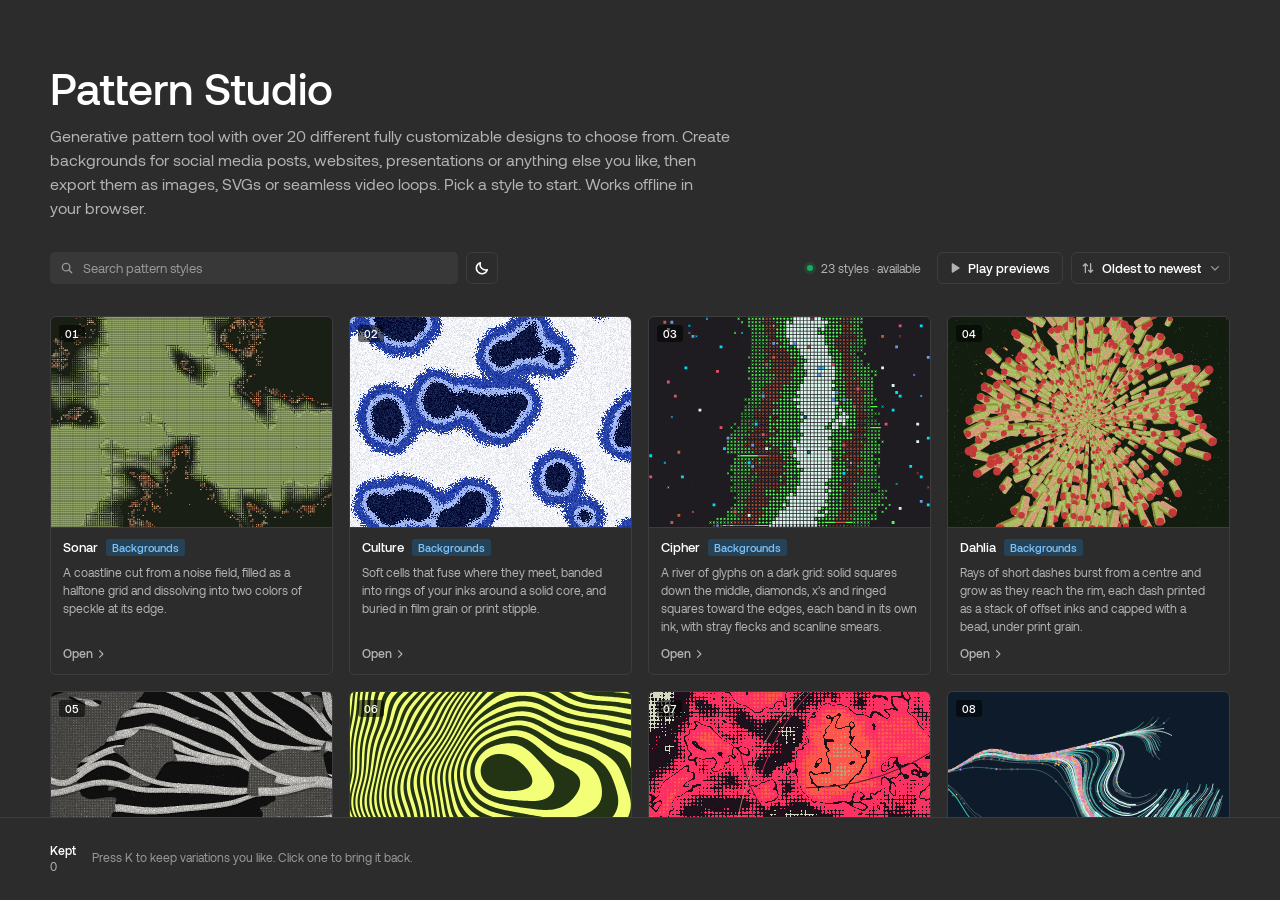
==== public/index.html @ bb873bbd "Interface Update - New look on every page: redesigned side panels, sections, fields, buttons and too" ====
<!DOCTYPE html>
<html lang="en">
<head>
<meta charset="utf-8">
<meta name="viewport" content="width=device-width, initial-scale=1">
<title>Pattern Studio</title>
<meta name="description" content="Fully customizable generative pattern tool. Works offline in your browser.">
<!-- what link previews show (Discord, iMessage, LinkedIn …) -->
<meta property="og:type" content="website">
<meta property="og:title" content="Pattern Studio">
<meta property="og:description" content="Fully customizable generative pattern tool. Works offline in your browser.">
<!-- the browser tab's little ball: neon yellow on dark tabs, a deeper lime that stands out on light ones -->
<link rel="icon" type="image/svg+xml" href="data:image/svg+xml,%3Csvg xmlns='http://www.w3.org/2000/svg' viewBox='0 0 32 32'%3E%3Cstyle%3Ecircle%7Bfill:%238fac00%7D@media (prefers-color-scheme:dark)%7Bcircle%7Bfill:%23e4ff3d%7D%7D%3C/style%3E%3Ccircle cx='16' cy='16' r='13'/%3E%3C/svg%3E">
<style>
/* ==========================================================================
   Aeonik (CoType Foundry, via This Is Our Shop), embedded so the app stays one offline file:
   Regular, Medium and Bold as WOFF2, every character kept (473), hinting kept for crisp 11px text.
   Made with fontTools from the Aeonik .ttf files:  pyftsubset <font>.ttf --unicodes='*' --layout-features='*' --flavor=woff2
   ========================================================================== */
/* Regular: body text */
@font-face {
  font-family: "Aeonik";
  font-style: normal;
  font-weight: 400;
  font-display: block;
  src: url([data-uri]) format("woff2");
}
/* Medium: labels, buttons and titles (Aeonik has no 600, so Medium covers it) */
@font-face {
  font-family: "Aeonik";
  font-style: normal;
  font-weight: 500 600;
  font-display: block;
  src: url([data-uri]) format("woff2");
}
/* Bold: anything bold */
@font-face {
  font-family: "Aeonik";
  font-style: normal;
  font-weight: 700 900;
  font-display: block;
  src: url([data-uri]) format("woff2");
}
/* ==========================================================================
   Pattern Studio — UI styles. Every bit of interface text is Aeonik (ui/fonts.css, embedded,
   so it looks right offline); the patterns draw their own type.
   A Figma-style interface: Figma's neutral greys and blue accent, 11px
   interface text, filled 24–28px controls and sentence-case section titles.
   ========================================================================== */
:root {
  /* dark (the app opens dark), after Figma's dark editor */
  --bg: #1e1e1e;                 /* the canvas, and the page behind everything */
  --side: #2c2c2c;               /* the top of the settings column */
  --panel: #2c2c2c;              /* side panels, cards, the toolbar */
  --raise: #383838;              /* inputs, hover, segmented-control tracks */
  --raise-2: #444444;            /* hover on filled controls */
  --line: #3d3d3d;               /* dividers */
  --line-2: #4d4d4d;             /* control outlines, slider tracks */
  --text: #ffffff;
  --muted: #b3b3b3;
  --faint: #999999;              /* small grey text: 4.9:1 on the panels */
  --accent: #0d99ff;             /* Figma blue: primary buttons, sliders, switches (and the browser tab's little ball) */
  --accent-hover: #0c8ce9;
  --accent-ink: #ffffff;
  --mark: #0d99ff;               /* focus rings, the dot showing, accent text */
  --mark-soft: rgba(13, 153, 255, 0.4);
  --mark-wash: rgba(13, 153, 255, 0.12);
  --selected-bg: rgba(13, 153, 255, 0.2);   /* the current item in a list (Home on the home page), a toggled button */
  --accent-text: #7cc4ff;        /* blue text: tags, a pressed button (5.7:1 on --selected-bg) */
  --danger: #f24822;
  --range-fill: #0d99ff;
  --glass: rgba(44, 44, 44, 0.94);
  --ring: rgba(255, 255, 255, 0.08);
  --edge: rgba(255, 255, 255, 0.16);
  --edge-soft: rgba(255, 255, 255, 0.08);
  --grid-dot: transparent;       /* a plain canvas, like Figma's */
  --check-a: #383838;
  --check-b: #2c2c2c;
  --shadow: rgba(0, 0, 0, 0.5);
  --shadow-strong: rgba(0, 0, 0, 0.55);
  --shadow-soft: rgba(0, 0, 0, 0.35);
  --toast-bg: #383838;
  --toast-ink: #ffffff;
  --tag-bg: rgba(255, 255, 255, 0.08);   /* small tags: a style's kind */
  --seg-track: #383838;          /* segmented control: the track */
  --seg-on: #4d4d4d;             /* segmented control: the selected option */
  /* corner radius */
  --r-xs: 3px;      /* tags, badges, kbd */
  --r-sm: 4px;      /* segments, kept thumbnails */
  --r: 5px;         /* buttons, inputs, selects, list rows */
  --r-md: 6px;      /* home cards and home buttons */
  --r-lg: 8px;      /* cards, toolbar tools */
  --r-xl: 13px;     /* the toolbar, the modal */
  --r-pill: 999px;  /* switches, slider tracks */
  /* type: Figma's sizes plus about 1px, because Aeonik's lowercase is ~7% shorter than Inter's at the same size */
  --fs-2xs: 11px;      /* tags, shortcut keys, number badges, swatch labels */
  --fs-label: 12px;    /* section titles, captions */
  --fs-xs: 12px;       /* notes, values, meta */
  --fs-sm: 12px;       /* row labels, buttons */
  --fs-md: 13px;       /* body, inputs, search */
  --fs-lg: 14px;       /* the app name, card titles, the modal title */
  --fs-xl: 15px;       /* the style page title */
  --fs-subhead: 16px;  /* the home page's subheading */
  --fs-display: 44px;  /* the home page's title */
  /* spacing: 4px steps */
  --sp-1: 4px; --sp-2: 8px; --sp-3: 12px; --sp-4: 16px; --sp-5: 20px; --sp-6: 24px; --sp-8: 32px; --sp-12: 48px;
  /* elevation, built from the theme's shadow colours so it follows dark / light */
  --shadow-1: 0 1px 2px var(--shadow-soft);
  --shadow-bar: 0 2px 10px var(--shadow-soft);
  --shadow-hover: 0 8px 24px -12px var(--shadow-strong);
  --shadow-pop: 0 12px 32px -8px var(--shadow);
  --ease: cubic-bezier(0.2, 0.7, 0.2, 1);
  --sans: "Aeonik", -apple-system, BlinkMacSystemFont, "Segoe UI", Roboto, Helvetica, Arial, sans-serif; /* Aeonik from ui/fonts.css; the rest only for a character it lacks */
  color-scheme: dark;
}
/* Light mode, after Figma's light editor (the sun / moon switches in the sidebar and by the home search; the app always opens dark) */
:root[data-theme="light"] {
  --bg: #f5f5f5;
  --side: #ffffff;
  --panel: #ffffff;
  --raise: #f5f5f5;
  --raise-2: #ebebeb;
  --line: #e6e6e6;
  --line-2: #d9d9d9;
  --text: #1e1e1e;
  --muted: #5a5a5a;
  --faint: #707070;              /* small grey text: 5:1 on white */
  --accent: #0d99ff;
  --accent-hover: #0c8ce9;
  --accent-ink: #ffffff;
  --mark: #0d99ff;
  --mark-soft: rgba(13, 153, 255, 0.35);
  --mark-wash: rgba(13, 153, 255, 0.08);
  --selected-bg: #e5f4ff;
  --accent-text: #0068c2;        /* 5.1:1 on --selected-bg */
  --danger: #f24822;
  --range-fill: #0d99ff;
  --glass: rgba(255, 255, 255, 0.94);
  --ring: rgba(0, 0, 0, 0.06);
  --edge: rgba(0, 0, 0, 0.14);
  --edge-soft: rgba(0, 0, 0, 0.08);
  --grid-dot: transparent;
  --check-a: #e6e6e6;
  --check-b: #ffffff;
  --shadow: rgba(0, 0, 0, 0.16);
  --shadow-strong: rgba(0, 0, 0, 0.18);
  --shadow-soft: rgba(0, 0, 0, 0.1);
  --toast-bg: #1e1e1e;
  --toast-ink: #ffffff;
  --tag-bg: rgba(0, 0, 0, 0.05);
  --seg-track: #f5f5f5;
  --seg-on: #ffffff;
  color-scheme: light;
}

* { box-sizing: border-box; }
[hidden] { display: none !important; }
html, body { height: 100%; margin: 0; }
body {
  background: var(--bg);
  color: var(--text);
  font: var(--fs-md)/1.45 var(--sans);
  -webkit-font-smoothing: antialiased;
  overflow: hidden;
}
button, input, select, textarea { font: inherit; color: inherit; }
button { cursor: pointer; }
:focus-visible { outline: 2px solid var(--mark); outline-offset: 2px; }
kbd {
  font: 500 var(--fs-2xs)/1 var(--sans);
  padding: 2px 4px;
  border: 1px solid var(--line-2);
  border-radius: var(--r-xs);
  color: var(--muted);
  background: transparent;
}

/* ---------- layout: settings | artboard | output ---------- */
.app {
  display: grid;
  grid-template-columns: 300px minmax(0, 1fr) 280px; /* settings | artboard | output */
  height: 100vh;
}
.sidebar {
  background: var(--panel);
  border-right: 1px solid var(--line);
  display: flex;
  flex-direction: column;
  min-height: 0;
}
.main {
  display: grid;
  grid-template-columns: minmax(0, 1fr);
  grid-template-rows: auto minmax(0, 1fr) auto auto;
  min-width: 0;
  min-height: 0;
}
.panel {
  background: var(--panel);
  border-left: 1px solid var(--line);
  overflow-y: auto;
  overscroll-behavior: contain;
  min-height: 0;
}
.panel::-webkit-scrollbar, .kept-strip::-webkit-scrollbar { width: 8px; height: 8px; }
.panel::-webkit-scrollbar-thumb, .kept-strip::-webkit-scrollbar-thumb { background: var(--line-2); border-radius: 8px; border: 2px solid transparent; background-clip: padding-box; }

/* ---------- left column: the name, Home, dark / light and the style menu, then the settings ---------- */
.side-top { flex: none; padding-bottom: var(--sp-3); border-bottom: 1px solid var(--line); background: var(--side); }
.brand {
  display: flex;
  align-items: center;
  gap: 10px;
  padding: var(--sp-4) var(--sp-4) var(--sp-3);
  font-weight: 600;
  letter-spacing: -0.005em;
  font-size: var(--fs-lg);
  line-height: 1.2;
  white-space: nowrap;
}
a.brand { color: inherit; text-decoration: none; border-radius: var(--r); }
a.brand:hover small { color: var(--muted); }
/* "GENERATIVE TOOLS" reads "Generative tools", like the "Drafts" line under a Figma file name */
.brand small { display: block; font: 400 var(--fs-xs)/1.3 var(--sans); color: var(--faint); margin-top: 2px; text-transform: lowercase; }
.brand small::first-letter { text-transform: uppercase; }
.side-nav { display: flex; gap: 2px; padding: 0 var(--sp-2) var(--sp-2); } /* Home, then the dark / light switch */
.nav-item {
  display: flex;
  flex: 1;
  min-width: 0;
  align-items: center;
  gap: var(--sp-2);
  height: 32px;
  padding: 0 var(--sp-2);
  border-radius: var(--r);
  border: 0;
  color: var(--text);
  text-decoration: none;
  font-size: var(--fs-md);
  transition: background 0.12s, color 0.12s;
}
.nav-item svg { width: 16px; height: 16px; flex: none; color: var(--muted); }
.nav-item:hover { background: var(--raise); color: var(--text); }
.nav-item[aria-current="true"] { background: var(--selected-bg); color: var(--text); }
button.nav-item { background: none; text-align: left; }
.style-pick { display: grid; grid-template-columns: auto minmax(0, 1fr) auto; gap: var(--sp-1); align-items: center; padding: 0 var(--sp-2); }
.style-pick select.sel { width: 100%; font-weight: 600; }
.sidebar .panel { flex: 1; border-left: 0; background: none; }

/* ---------- right column: what comes out (a summary, Frame, Export), the shortcuts and the library ---------- */
.outputs { background: var(--panel); border-left: 1px solid var(--line); display: flex; flex-direction: column; min-height: 0; }
.outputs .panel { flex: 1; border-left: 0; }
/* the output column's labels are short (Ratio, Size, Render, Loops), so its menus get the room */
.outputs .row { grid-template-columns: 56px minmax(0, 1fr) 40px; }
.outputs .row.wide { grid-template-columns: 56px minmax(0, 1fr); }
.outputs .row.wide:has(> .switch) { grid-template-columns: minmax(0, 1fr) auto; } /* Transparent: the label, its switch at the end */
.out-summary { display: grid; grid-template-columns: auto minmax(0, 1fr); gap: var(--sp-2) var(--sp-3); margin: 0; padding: var(--sp-3) var(--sp-4) var(--sp-4); border-bottom: 1px solid var(--line); font: var(--fs-xs)/1.3 var(--sans); font-variant-numeric: tabular-nums; }
.out-summary dt { color: var(--muted); }
.out-summary dd { margin: 0; color: var(--text); text-align: right; white-space: nowrap; overflow: hidden; text-overflow: ellipsis; }
.panel .keys { display: grid; grid-template-columns: auto minmax(0, 1fr); gap: var(--sp-2) var(--sp-3); align-items: start; font-size: var(--fs-sm); color: var(--muted); }
.panel .keys kbd { justify-self: start; font-size: var(--fs-2xs); padding: 3px 6px; }
.side-foot {
  padding: var(--sp-3) var(--sp-4) var(--sp-4);
  border-top: 1px solid var(--line);
  color: var(--faint);
  font-size: var(--fs-xs);
  display: grid;
  gap: var(--sp-2);
}
.side-foot .offline { display: flex; align-items: center; gap: 7px; }
.side-foot .offline i { width: 6px; height: 6px; border-radius: 50%; background: #14ae5c; box-shadow: 0 0 0 3px rgba(20, 174, 92, 0.18); }
.outputs .side-foot { flex: none; }

/* ---------- top bar: the title on the canvas, the actions in a floating toolbar ---------- */
.topbar {
  display: flex;
  align-items: center;
  gap: var(--sp-3);
  padding: var(--sp-3) var(--sp-4);
  min-width: 0;
  background: var(--bg);
}
.title { min-width: 0; flex: 1; }
.title h1 { margin: 0; font-size: var(--fs-xl); font-weight: 600; letter-spacing: -0.005em; display: flex; align-items: baseline; gap: var(--sp-2); white-space: nowrap; overflow: hidden; }
.title h1 small { font: 500 var(--fs-xs) var(--sans); color: var(--accent-text); background: var(--selected-bg); border-radius: var(--r-xs); padding: 1px 6px; min-width: 0; overflow: hidden; text-overflow: ellipsis; text-transform: lowercase; }
.title h1 small::first-letter { text-transform: uppercase; } /* app.js writes the kind in capitals: it reads "Backgrounds", like the home cards */
.title p { margin: 2px 0 0; color: var(--muted); font-size: var(--fs-sm); white-space: nowrap; overflow: hidden; text-overflow: ellipsis; }
.actions {
  display: flex;
  align-items: center;
  gap: 2px;
  flex-wrap: nowrap;
  padding: 4px;
  background: var(--panel);
  border: 1px solid var(--line);
  border-radius: var(--r-xl);
  box-shadow: var(--shadow-bar);
}
.sep { width: 1px; height: 20px; background: var(--line); margin: 0 4px; }

/* ---------- buttons: Figma's outlined secondary and blue primary ---------- */
.btn {
  display: inline-flex;
  align-items: center;
  justify-content: center;
  gap: 6px;
  height: 28px;
  padding: 0 10px;
  border-radius: var(--r);
  border: 1px solid var(--line-2);
  background: transparent;
  color: var(--text);
  font-size: var(--fs-sm);
  font-weight: 500;
  white-space: nowrap;
  transition: background 0.12s, border-color 0.12s, color 0.12s;
}
.btn:hover { background: var(--raise); }
.btn:active { transform: translateY(0.5px); }
.btn[disabled] { opacity: 0.4; pointer-events: none; }
.btn kbd { margin-left: 1px; }
.btn.primary { background: var(--accent); color: var(--accent-ink); border-color: transparent; font-weight: 600; }
.btn.primary:hover { background: var(--accent-hover); }
.btn.primary kbd { color: rgba(255, 255, 255, 0.85); background: rgba(255, 255, 255, 0.14); border-color: rgba(255, 255, 255, 0.3); }
.btn.icon { width: 28px; padding: 0; }
.btn.ghost { background: transparent; border-color: transparent; color: var(--muted); }
.btn.ghost:hover { background: var(--raise); color: var(--text); }
.btn.on { background: var(--selected-bg); border-color: transparent; color: var(--mark); }
.btn svg { width: 14px; height: 14px; flex: none; }
.btn-row { display: flex; gap: 6px; flex-wrap: wrap; }
.btn-row .btn { flex: 1; padding: 0 8px; }
/* the toolbar's tools: borderless 32px buttons; the primary one is blue, like Figma's active tool */
.actions .btn { height: 32px; border-color: transparent; border-radius: var(--r-lg); }
.actions .btn:not(.icon) { padding: 0 10px; }
.actions .btn.icon { width: 32px; }

.seed {
  display: inline-flex;
  align-items: center;
  height: 32px;
  border: 1px solid transparent;
  border-radius: var(--r-lg);
  background: var(--raise);
  padding-left: 10px;
  font: var(--fs-sm) var(--sans);
  font-variant-numeric: tabular-nums;
  color: var(--faint);
  transition: border-color 0.12s;
}
.seed:hover { border-color: var(--line-2); }
.seed:focus-within { border-color: var(--accent); }
.seed input {
  width: 60px;
  border: 0;
  background: transparent;
  font: var(--fs-sm) var(--sans);
  font-variant-numeric: tabular-nums;
  color: var(--text);
  padding: 0 10px 0 var(--sp-1);
  height: 100%;
  outline: none;
}

/* ---------- stage ---------- */
.stage {
  position: relative;
  display: flex;
  flex-direction: column; /* the artboard, the generation dots under it (30 px: GENS_H in app.js) */
  align-items: center;
  justify-content: center;
  min-height: 0;
  overflow: hidden;
  background:
    radial-gradient(circle at 1px 1px, var(--grid-dot) 1px, transparent 1.5px) 0 0 / 18px 18px,
    var(--bg);
}
.frame {
  position: relative;
  box-shadow: 0 0 0 1px var(--ring), 0 8px 24px -10px var(--shadow);
  line-height: 0;
}
.frame.transparent {
  background: repeating-conic-gradient(var(--check-a) 0% 25%, var(--check-b) 0% 50%) 0 0 / 16px 16px;
}
.frame canvas { display: block; cursor: pointer; }
.frame.tiled canvas { visibility: hidden; }
.busy-dot {
  position: absolute;
  top: 10px;
  right: 10px;
  width: 8px;
  height: 8px;
  border-radius: 50%;
  background: var(--accent);
  opacity: 0;
  transition: opacity 0.2s;
}
.busy .busy-dot { opacity: 0.9; }
/* Generations: a dot per step of the history (← →), the one showing filled; a click jumps to it */
.gens {
  flex: none;
  height: 26px;
  margin-top: 4px;
  display: flex;
  justify-content: center;
  align-items: center;
  pointer-events: none;
}
.gens button {
  pointer-events: auto;
  width: 18px;
  height: 26px;
  padding: 0;
  border: 0;
  background: none;
  display: grid;
  place-items: center;
}
.gens i { display: block; width: 6px; height: 6px; border-radius: 50%; background: var(--line-2); transition: background 0.15s, transform 0.15s; }
.gens button:hover i { background: var(--muted); }
.gens button[aria-current="true"] i { background: var(--mark); transform: scale(1.35); }
.gens button.more i { transform: scale(0.6); }
.gens button:focus-visible { outline: none; }
.gens button:focus-visible i { box-shadow: 0 0 0 2px var(--bg), 0 0 0 3.5px var(--mark); }

.statusbar {
  display: flex;
  align-items: center;
  justify-content: space-between;
  gap: var(--sp-3);
  padding: var(--sp-2) var(--sp-4);
  font: var(--fs-xs) var(--sans);
  font-variant-numeric: tabular-nums;
  color: var(--faint);
  min-width: 0;
  flex-wrap: wrap;
  background: var(--bg);
}
.statusbar #status { min-width: 0; } /* a narrow middle: the line wraps onto a second line rather than being cut */

/* ---------- kept strip: a docked panel under the canvas ---------- */
.kept {
  border-top: 1px solid var(--line);
  background: var(--panel);
  padding: var(--sp-3) var(--sp-4);
  display: grid;
  grid-template-columns: auto minmax(0, 1fr);
  gap: var(--sp-4);
  align-items: center;
}
.app.is-home .kept { padding-left: max(40px, calc((100% - 1180px) / 2)); padding-right: max(40px, calc((100% - 1180px) / 2)); }
.kept-label { font: 600 var(--fs-xs)/1.3 var(--sans); color: var(--text); }
.kept-label b { display: block; color: var(--muted); font-weight: 400; font-size: var(--fs-xs); font-variant-numeric: tabular-nums; }
.kept-strip { display: flex; gap: 8px; overflow-x: auto; padding-bottom: 2px; min-height: 58px; align-items: center; }
.kept-empty { color: var(--faint); font-size: var(--fs-sm); }
.kept-item { position: relative; flex: none; }
.kept-item button.thumb {
  display: block;
  padding: 0;
  border: 1px solid var(--line-2);
  border-radius: var(--r-sm);
  overflow: hidden;
  background: var(--raise);
  line-height: 0;
}
.kept-item button.thumb:hover { border-color: var(--mark); }
.kept-item img { height: 54px; width: auto; display: block; }
.kept-item .x {
  position: absolute;
  top: -6px;
  right: -6px;
  width: 18px;
  height: 18px;
  border-radius: 50%;
  border: 1px solid var(--line-2);
  background: var(--raise-2);
  color: var(--muted);
  font-size: var(--fs-xs);
  line-height: 16px;
  padding: 0;
  display: none;
}
.kept-item:hover .x { display: block; }

/* ---------- control panel: Figma-style sections, captions and filled fields ---------- */
.panel-head {
  position: sticky;
  top: 0;
  z-index: 2;
  display: flex;
  align-items: center;
  justify-content: space-between;
  padding: var(--sp-2) var(--sp-3) var(--sp-2) var(--sp-2);
  background: var(--glass);
  -webkit-backdrop-filter: blur(8px);
  backdrop-filter: blur(8px);
  border-bottom: 1px solid var(--line);
}
/* "Settings" and "Output" read like Figma's selected Design tab */
.panel-head b { font: 600 var(--fs-sm)/16px var(--sans); color: var(--text); background: var(--raise); border-radius: var(--r); padding: 4px 8px; }
.note.about { padding: var(--sp-3) var(--sp-4); border-bottom: 1px solid var(--line); margin: 0; }
.note.about b { color: var(--text); font-weight: 600; }
.sec { border-bottom: 1px solid var(--line); }
.sec-head {
  width: 100%;
  display: flex;
  align-items: center;
  justify-content: space-between;
  gap: var(--sp-2);
  padding: var(--sp-3) var(--sp-4) var(--sp-2);
  background: none;
  border: 0;
  font: 600 var(--fs-label)/16px var(--sans);
  color: var(--text);
  text-align: left;
}
.sec-head:hover { color: var(--text); }
.sec-head:hover svg { opacity: 1; }
.sec-head svg { width: 12px; height: 12px; transition: transform 0.15s, opacity 0.12s; opacity: 0.6; color: var(--muted); }
.sec.closed .sec-head { padding-bottom: var(--sp-3); }
.sec.closed .sec-head svg { transform: rotate(-90deg); }
.sec-body { padding: 0 var(--sp-4) var(--sp-3); display: grid; gap: var(--sp-2); }
.sec.closed .sec-body { display: none; }
/* Library closed with unsaved palettes or kept variations: Save app copy's dot shows by its name */
.sec.unsaved.closed .sec-head > span:first-child::after { content: ""; display: inline-block; width: 6px; height: 6px; margin-left: 6px; border-radius: 50%; background: var(--accent); vertical-align: 1px; }
.sub { font: var(--fs-xs) var(--sans); color: var(--muted); margin-top: var(--sp-1); display: flex; align-items: center; justify-content: space-between; }

.row {
  display: grid;
  grid-template-columns: 92px minmax(0, 1fr) 54px;
  align-items: center;
  gap: var(--sp-2);
  min-height: 24px;
}
.row > label { color: var(--muted); font-size: var(--fs-sm); white-space: nowrap; overflow: hidden; text-overflow: ellipsis; cursor: default; user-select: none; }
.row > label:hover { color: var(--text); }
.row .val {
  width: 100%;
  height: 24px;
  border: 1px solid transparent;
  border-radius: var(--r);
  background: var(--raise);
  text-align: left;
  font: var(--fs-xs) var(--sans);
  font-variant-numeric: tabular-nums;
  color: var(--text);
  padding: 0 6px;
  transition: border-color 0.12s;
}
.row .val:hover { border-color: var(--line-2); }
.row .val:focus { border-color: var(--accent); outline: none; background: var(--raise); }
.row.wide { grid-template-columns: 92px minmax(0, 1fr); }
/* a segmented control in the settings: its label above it and the panel's whole width (like Figma's "Alignment"),
   so three or four options always fit */
#panel .row.wide:has(> .seg) { grid-template-columns: minmax(0, 1fr); row-gap: 6px; }

/* sliders: a blue fill on a thin track, a white knob (Figma's opacity slider) */
input[type="range"] {
  -webkit-appearance: none;
  appearance: none;
  width: 100%;
  height: 20px;
  background: transparent;
  margin: 0;
  --p: 50%;
}
input[type="range"]::-webkit-slider-runnable-track {
  height: 4px;
  border-radius: var(--r-pill);
  background: linear-gradient(to right, var(--range-fill) var(--p), var(--line-2) var(--p));
}
input[type="range"]::-webkit-slider-thumb {
  -webkit-appearance: none;
  width: 12px;
  height: 12px;
  margin-top: -4px;
  border-radius: 50%;
  background: #ffffff;
  border: 0;
  box-shadow: 0 0 0 1px rgba(0, 0, 0, 0.2), 0 1px 3px rgba(0, 0, 0, 0.35);
  transition: box-shadow 0.12s;
}
input[type="range"]:hover::-webkit-slider-thumb { box-shadow: 0 0 0 1px rgba(0, 0, 0, 0.2), 0 1px 3px rgba(0, 0, 0, 0.35), 0 0 0 4px var(--mark-wash); }
input[type="range"]:focus-visible { outline: none; }
input[type="range"]:focus-visible::-webkit-slider-thumb { box-shadow: 0 0 0 1px rgba(0, 0, 0, 0.2), 0 0 0 4px var(--mark-soft); }
input[type="range"]::-moz-range-track { height: 4px; border-radius: var(--r-pill); background: var(--line-2); }
input[type="range"]::-moz-range-progress { height: 4px; border-radius: var(--r-pill); background: var(--range-fill); }
input[type="range"]::-moz-range-thumb { width: 12px; height: 12px; border-radius: 50%; background: #ffffff; border: 0; box-shadow: 0 0 0 1px rgba(0, 0, 0, 0.2), 0 1px 3px rgba(0, 0, 0, 0.35); }
input[type="range"]:hover::-moz-range-thumb { box-shadow: 0 0 0 1px rgba(0, 0, 0, 0.2), 0 1px 3px rgba(0, 0, 0, 0.35), 0 0 0 4px var(--mark-wash); }

/* segmented controls: a grey track, the selected option lifted */
.seg {
  display: flex;
  background: var(--seg-track);
  border: 0;
  border-radius: var(--r);
  padding: 2px;
  gap: 2px;
}
.seg button {
  flex: 1;
  height: 24px;
  border: 0;
  border-radius: var(--r-sm);
  background: transparent;
  color: var(--muted);
  font-size: var(--fs-sm);
  font-weight: 500;
  padding: 0 6px;
  white-space: nowrap;
  transition: background 0.12s, color 0.12s;
}
.seg button:hover { color: var(--text); }
.seg button[aria-pressed="true"] { background: var(--seg-on); color: var(--text); box-shadow: var(--shadow-1), 0 0 0 1px var(--edge-soft); }
.seg.multi button { font-size: var(--fs-md); padding: 0 2px; }
.seg.multi button[aria-pressed="false"] { opacity: 0.55; }

.switch {
  position: relative;
  width: 28px;
  height: 16px;
  border-radius: var(--r-pill);
  border: 0;
  background: var(--line-2);
  padding: 0;
  transition: background 0.15s;
  justify-self: end;
}
.switch::after {
  content: "";
  position: absolute;
  top: 2px;
  left: 2px;
  width: 12px;
  height: 12px;
  border-radius: 50%;
  background: #ffffff;
  box-shadow: var(--shadow-1);
  transition: transform 0.15s;
}
.switch[aria-checked="true"] { background: var(--accent); }
.switch[aria-checked="true"]::after { transform: translateX(12px); background: #ffffff; }

/* fields and menus: filled, no outline until hover; blue when focused */
select.sel, input.txt {
  width: 100%;
  height: 28px;
  border-radius: var(--r);
  border: 1px solid transparent;
  background-color: var(--raise);
  padding: 0 var(--sp-2);
  font-size: var(--fs-sm);
  transition: border-color 0.12s;
}
select.sel {
  -webkit-appearance: none;
  appearance: none;
  padding-right: 24px;
  background-image: url("data:image/svg+xml,%3Csvg xmlns='http://www.w3.org/2000/svg' width='8' height='5' viewBox='0 0 8 5'%3E%3Cpath d='M.6.6 4 4 7.4.6' fill='none' stroke='%23999' stroke-width='1.2' stroke-linecap='round' stroke-linejoin='round'/%3E%3C/svg%3E");
  background-repeat: no-repeat;
  background-position: right 9px center;
}
select.sel:hover, input.txt:hover { border-color: var(--line-2); }
select.sel:focus, input.txt:focus { border-color: var(--accent); outline: none; }
.dims { display: grid; grid-template-columns: 1fr auto 1fr; gap: var(--sp-2); align-items: center; color: var(--faint); font: var(--fs-xs) var(--sans); }
.dims input { text-align: center; font-variant-numeric: tabular-nums; color: var(--text); }
.note { color: var(--faint); font-size: var(--fs-xs); line-height: 1.45; margin: 0; }
.note b { color: var(--muted); font-weight: 600; }

/* ---------- effects: Dither and Grain, each a switch, its settings, a description and Reset ---------- */
.fx-group { display: grid; gap: var(--sp-2); }
.fx-group + .fx-group { border-top: 1px solid var(--line); padding-top: var(--sp-3); }
.row.fx-head > label { color: var(--text); font-weight: 600; }
.fx-group > :not(.fx-head) { transition: opacity 0.15s; }
.fx-group.off > :not(.fx-head) { opacity: 0.45; }
.fx-group.off > :not(.fx-head):hover, .fx-group.off > :not(.fx-head):focus-within { opacity: 0.8; }
.btn-row .btn.fx-reset { flex: 0 0 auto; height: 24px; padding: 0 var(--sp-2); font-size: var(--fs-sm); }

/* ---------- colors ---------- */
.swatches { display: grid; grid-template-columns: repeat(auto-fill, minmax(54px, 1fr)); gap: var(--sp-3) var(--sp-2); } /* 4 across in the side panel, more on a phone: room for names like Background */
.sw { display: grid; gap: 4px; justify-items: center; position: relative; min-width: 0; }
.sw .card { position: relative; width: 100%; aspect-ratio: 1; }
.sw .chip {
  position: absolute;
  inset: 0;
  border-radius: var(--r);
  box-shadow: inset 0 0 0 1px var(--edge);
  cursor: pointer;
  overflow: hidden;
  display: block;
}
.sw .chip input[type="color"] { position: absolute; inset: 0; opacity: 0; width: 100%; height: 100%; cursor: pointer; border: 0; padding: 0; }
.sw.drag-over .chip { outline: 2px dashed var(--mark); outline-offset: 2px; }
.sw .role { font-size: var(--fs-2xs); color: var(--faint); white-space: nowrap; max-width: calc(100% + var(--sp-2)); overflow: hidden; text-overflow: ellipsis; } /* may use half of each gap */
.sw .hex {
  width: 100%;
  border: 0;
  background: transparent;
  text-align: center;
  font: var(--fs-2xs) var(--sans);
  color: var(--muted);
  padding: 0;
  text-transform: uppercase;
}
.sw .hex:focus { color: var(--text); outline: 1px solid var(--mark); border-radius: var(--r-xs); }
/* lock: top-left, shows on hover (always when locked) */
.sw .lock, .sw .del {
  position: absolute;
  top: 4px;
  width: 18px;
  height: 18px;
  padding: 0;
  border: 0;
  display: grid;
  place-items: center;
  color: #fff;
  z-index: 2;
  transition: opacity 0.12s, background 0.12s;
}
.sw .lock { left: 4px; border-radius: var(--r-sm); background: rgba(0, 0, 0, 0.45); opacity: 0; }
.sw .lock svg { width: 10px; height: 10px; }
.sw:hover .lock, .sw .lock:focus-visible, .sw .lock[aria-pressed="true"] { opacity: 1; }
.sw .lock[aria-pressed="true"] { background: var(--accent); color: var(--accent-ink); }
/* remove: the × in the top-right corner of every card */
.sw .del { right: 4px; border-radius: 50%; background: rgba(0, 0, 0, 0.5); box-shadow: 0 0 0 1px rgba(255, 255, 255, 0.25); opacity: 0.85; }
.sw .del svg { width: 10px; height: 10px; }
.sw:hover .del { opacity: 1; }
.sw .del:hover { background: var(--danger); box-shadow: none; }
/* add card */
.sw .add-card {
  width: 100%;
  height: 100%;
  border: 1px dashed var(--line-2);
  border-radius: var(--r);
  background: transparent;
  color: var(--muted);
  display: grid;
  place-items: center;
  padding: 0;
}
.sw .add-card:hover { border-color: var(--mark); color: var(--mark); background: var(--mark-wash); }
.sw .add-card svg { width: 16px; height: 16px; }

/* palettes: list rows, like Figma's colour styles */
.palettes { display: grid; grid-template-columns: 1fr 1fr; gap: var(--sp-2); }
.pal {
  position: relative;
  display: grid;
  gap: 4px;
  padding: 4px;
  border-radius: var(--r);
  border: 1px solid transparent;
  background: transparent;
  text-align: left;
  transition: background 0.12s, border-color 0.12s;
}
.pal:hover { border-color: var(--line); background: var(--raise); }
.pal .bar { display: flex; height: 16px; border-radius: var(--r-xs); overflow: hidden; box-shadow: inset 0 0 0 1px var(--edge-soft); }
.pal .bar i { flex: 1; }
.pal span { font-size: var(--fs-xs); color: var(--muted); white-space: nowrap; overflow: hidden; text-overflow: ellipsis; }
.pal .del {
  position: absolute;
  top: -6px;
  right: -6px;
  width: 17px;
  height: 17px;
  border-radius: 50%;
  border: 1px solid var(--line-2);
  background: var(--raise-2);
  color: var(--muted);
  font-size: var(--fs-xs);
  line-height: 15px;
  padding: 0;
  display: none;
}
.pal:hover .del { display: block; }
@media (hover: none) { .pal .del { display: block; } }
.paste { display: grid; grid-template-columns: 1fr auto; gap: var(--sp-2); }

/* ---------- overlays ---------- */
.toast {
  position: fixed;
  left: 50%;
  bottom: 22px;
  transform: translate(-50%, 16px);
  opacity: 0;
  pointer-events: none;
  background: var(--toast-bg);
  color: var(--toast-ink);
  padding: var(--sp-2) var(--sp-3);
  border-radius: var(--r-lg);
  font-size: var(--fs-sm);
  font-weight: 500;
  box-shadow: var(--shadow-pop);
  transition: opacity 0.18s, transform 0.18s;
  z-index: 50;
  max-width: calc(100vw - 32px);
}
.toast.show { opacity: 1; transform: translate(-50%, 0); }
.toast.err { background: var(--danger); color: #fff; }

.modal-wrap {
  position: fixed;
  inset: 0;
  background: rgba(0, 0, 0, 0.5);
  -webkit-backdrop-filter: blur(3px);
  backdrop-filter: blur(3px);
  display: none;
  place-items: center;
  z-index: 40;
  padding: 16px;
}
.modal-wrap.show { display: grid; }
.modal {
  width: min(460px, 100%);
  background: var(--panel);
  border: 1px solid var(--line);
  border-radius: var(--r-xl);
  padding: var(--sp-5);
  box-shadow: var(--shadow-pop);
}
.modal h2 { margin: 0 0 var(--sp-3); font-size: var(--fs-lg); font-weight: 600; }
.modal .keys { display: grid; grid-template-columns: auto 1fr; gap: var(--sp-2) var(--sp-4); font-size: var(--fs-sm); color: var(--muted); }
.modal .keys kbd { justify-self: start; align-self: start; font-size: var(--fs-2xs); padding: 3px 6px; } /* one line tall, even by a description that wraps */
.progress { height: 4px; border-radius: var(--r-pill); background: var(--line-2); overflow: hidden; margin: var(--sp-4) 0 var(--sp-3); }
.progress i { display: block; height: 100%; width: 0; background: var(--accent); transition: width 0.1s linear; }
.modal .foot { display: flex; justify-content: flex-end; gap: var(--sp-2); margin-top: var(--sp-4); }

/* ---------- home: Figma's file browser ---------- */
.home { display: none; overflow-y: auto; padding: var(--sp-8) 40px 40px; min-height: 0; overscroll-behavior: contain; background: var(--panel); }
.home::-webkit-scrollbar { width: 8px; }
.home::-webkit-scrollbar-thumb { background: var(--line-2); border-radius: 8px; border: 2px solid transparent; background-clip: padding-box; }
/* Home: no settings or output (they're for one style), the cards across the whole width */
.app.is-home { grid-template-columns: minmax(0, 1fr); }
.app.is-home .sidebar, .app.is-home .panel, .app.is-home .outputs, .app.is-home .topbar, .app.is-home .stage, .app.is-home .statusbar { display: none; }
.app.is-home .main { grid-template-rows: minmax(0, 1fr) auto; }
.app.is-home .home { display: block; }
@media (min-width: 861px) {
  .side-nav { flex-direction: column; } /* a style's sidebar: Home and dark / light as list rows */
  .side-nav .nav-item { flex: none; }    /* full 32px rows (flex: 1 would shrink them to their text in a column) */
}
/* The top section: a large title and subheading over the search row (positioned, so a background animation
   can fill it later). */
.home-head { position: relative; margin: 0 auto var(--sp-8); max-width: 1180px; padding-top: var(--sp-8); }
.home-head h1 { font-size: var(--fs-display); line-height: 1.1; letter-spacing: 0; margin: 0 0 var(--sp-3); font-weight: 500; } /* Aeonik's own spacing: tighter makes the tt in Pattern touch */
.home-head p { color: var(--muted); max-width: 680px; margin: 0; font-size: var(--fs-subhead); line-height: 1.5; text-wrap: pretty; } /* no single word left on the last line */
.home-intro { min-width: 0; }
/* One row under the intro, like the filter row on Figma's Community page: the search and the dark / light switch on
   the left; the style count, Play previews and the order of the cards on the right. The search narrows to keep them
   on one row; when there's still no room (a phone), the count and the order menu move to the row below. */
.home-bar { display: flex; flex-wrap: wrap; align-items: center; gap: var(--sp-3) var(--sp-4); margin-top: var(--sp-8); }
.home-side { display: flex; align-items: center; gap: var(--sp-2); margin-left: auto; }
.home-side .home-meta { margin-right: var(--sp-2); }
.home-view { display: flex; align-items: center; gap: var(--sp-2); }
/* Play previews and the order menu: outlined chips with an icon, like Figma's "Design resources" filters */
.home-btn { flex: none; height: 32px; padding: 0 var(--sp-3) 0 10px; border-radius: var(--r-md); border: 1px solid var(--line); background: var(--panel); color: var(--text); display: inline-flex; align-items: center; justify-content: center; gap: 6px; font-size: var(--fs-md); font-weight: 500; white-space: nowrap; transition: background 0.12s, border-color 0.12s, color 0.12s; }
.home-btn:hover { background: var(--raise); }
.home-btn svg { width: 14px; height: 14px; color: var(--muted); }
.home-btn[aria-pressed="true"] { background: var(--selected-bg); border-color: transparent; color: var(--accent-text); }
.home-btn[aria-pressed="true"] svg { color: var(--accent-text); }
.home-sort { position: relative; display: block; flex: none; }
.home-sort > span { position: absolute; left: 10px; top: 50%; transform: translateY(-50%); color: var(--muted); pointer-events: none; }
.home-sort svg { width: 14px; height: 14px; }
select.home-order {
  -webkit-appearance: none;
  appearance: none;
  height: 32px;
  padding: 0 28px 0 30px;
  border-radius: var(--r-md);
  border: 1px solid var(--line);
  background: var(--panel) url("data:image/svg+xml,%3Csvg xmlns='http://www.w3.org/2000/svg' width='8' height='5' viewBox='0 0 8 5'%3E%3Cpath d='M.6.6 4 4 7.4.6' fill='none' stroke='%23999' stroke-width='1.2' stroke-linecap='round' stroke-linejoin='round'/%3E%3C/svg%3E") no-repeat right 10px center;
  color: var(--text);
  font-size: var(--fs-md);
  font-weight: 500;
  cursor: pointer;
  transition: background-color 0.12s, border-color 0.12s;
}
select.home-order:hover { background-color: var(--raise); }
select.home-order:focus-visible { outline: none; border-color: var(--accent); }
.home-tools { display: flex; align-items: center; gap: var(--sp-2); flex: 1 1 260px; max-width: 448px; } /* narrows (to 260 px) before the right side wraps */
.home-search { position: relative; display: block; flex: 1; min-width: 0; }
/* the dark / light switch: an outlined button (like Play previews) right after the search, the same height */
.theme-btn { flex: none; width: 32px; height: 32px; padding: 0; border-radius: var(--r-md); border: 1px solid var(--line); background: var(--panel); color: var(--text); display: grid; place-items: center; transition: background 0.12s, border-color 0.12s; }
.theme-btn:hover { background: var(--raise); }
.theme-btn svg { width: 16px; height: 16px; }
.home-search > span { position: absolute; left: 10px; top: 50%; transform: translateY(-50%); color: var(--faint); pointer-events: none; }
.home-search svg { width: 14px; height: 14px; }
.home-search input.txt { height: 32px; padding: 0 var(--sp-3) 0 32px; font-size: var(--fs-md); }
.home-search input.txt::placeholder { color: var(--faint); }
.home-empty { max-width: 1180px; margin: var(--sp-2) auto 0; color: var(--muted); font-size: var(--fs-md); }
/* Under the last row of cards: GitHub • Contact, centred */
/* GitHub • Contact: the dot on the page's centre line with a word either side, and level with the words
   (its middle half a capital's height above their baseline, 0.36em in any of the fonts in --sans) */
.home-foot { display: grid; grid-template-columns: 1fr auto 1fr; align-items: baseline; column-gap: 12px; max-width: 1180px; margin: 40px auto 4px; font-size: var(--fs-md); line-height: 1; }
.home-foot a { color: var(--muted); text-decoration: none; padding: 6px 2px; border-radius: var(--r-xs); }
.home-foot a:first-child { justify-self: end; }
.home-foot a:last-child { justify-self: start; }
.home-foot a:hover { color: var(--text); text-decoration: underline; text-underline-offset: 3px; }
.home-foot .dot { width: 4px; height: 4px; border-radius: 50%; background: var(--faint); position: relative; top: calc(2px - 0.36 * var(--fs-md)); }
@supports (text-box: trim-both cap alphabetic) { /* exact: the words' boxes trimmed to their capitals, all three centred */
  .home-foot { align-items: center; }
  .home-foot a { text-box: trim-both cap alphabetic; padding: 8px 2px; }
  .home-foot .dot { top: 0; }
}
.home-meta { font: var(--fs-xs) var(--sans); color: var(--muted); white-space: nowrap; display: flex; align-items: center; gap: var(--sp-2); }
.home-meta i { width: 6px; height: 6px; border-radius: 50%; background: #14ae5c; box-shadow: 0 0 0 3px rgba(20, 174, 92, 0.18); }
/* file cards: the preview on top over a divider, the name and details below */
.tool-grid { display: grid; grid-template-columns: repeat(auto-fill, minmax(240px, 1fr)); gap: var(--sp-4); max-width: 1180px; margin: 0 auto; }
.tool-card {
  display: grid;
  grid-template-rows: auto 1fr;
  border: 1px solid var(--line);
  border-radius: var(--r-md);
  overflow: hidden;
  background: var(--panel);
  color: inherit;
  text-decoration: none;
  transition: border-color 0.12s, box-shadow 0.2s var(--ease);
}
.tool-card:hover { border-color: var(--line-2); box-shadow: var(--shadow-hover); }
.tool-card:focus-visible { outline: 2px solid var(--mark); outline-offset: 2px; }
.tc-art { position: relative; aspect-ratio: 4 / 3; background: var(--raise); overflow: hidden; border-bottom: 1px solid var(--line); }
.tc-art canvas { position: absolute; inset: 0; width: 100%; height: 100%; display: block; }
.tc-num { position: absolute; top: var(--sp-2); left: var(--sp-2); font: 600 var(--fs-2xs) var(--sans); font-variant-numeric: tabular-nums; color: #fff; background: rgba(0, 0, 0, 0.55); padding: 2px 6px; border-radius: var(--r-xs); }
.tc-play { position: absolute; right: var(--sp-2); bottom: var(--sp-2); font: 500 var(--fs-2xs) var(--sans); color: #fff; background: rgba(0, 0, 0, 0.55); padding: 2px 6px; border-radius: var(--r-xs); opacity: 0; transition: opacity 0.15s; }
.tool-card:hover .tc-play, .tool-card.playing .tc-play { opacity: 1; }
.home.all-playing .tc-play { display: none; } /* Play previews: every card plays, no need to say so on each */
/* the body is a column so "Open" sits at the bottom and lines up across each row */
.tc-body { padding: 10px var(--sp-3) var(--sp-3); display: flex; flex-direction: column; gap: 6px; }
.tc-title { display: flex; align-items: center; gap: var(--sp-2); }
.tc-title b { font-size: var(--fs-md); font-weight: 600; }
.chip { font: 500 var(--fs-2xs) var(--sans); color: var(--muted); border: 1px solid var(--line-2); border-radius: var(--r-xs); padding: 1px 5px; }
/* the style's kind on a home card: a small grey tag (the colour swatches' .sw .chip keep their own look) */
.tc-title .chip { color: var(--accent-text); background: var(--selected-bg); border: 0; padding: 2px 6px; }
.tc-body p { margin: 0; color: var(--muted); font-size: var(--fs-sm); line-height: 1.5; }
.tc-open { display: inline-flex; align-self: flex-start; align-items: center; gap: 2px; color: var(--muted); font-size: var(--fs-sm); font-weight: 500; margin-top: auto; padding-top: var(--sp-1); transition: color 0.12s; }
.tc-open svg { width: 12px; height: 12px; }
.tool-card:hover .tc-open { color: var(--accent-text); }

/* ---------- responsive ---------- */
@media (max-width: 1480px) {
  .actions .btn.primary kbd, .actions .sep { display: none; }
}
@media (max-width: 1400px) {
  .actions .btn:not(.primary) .lbl { display: none; }
  .actions .btn:not(.primary):not(.icon) { padding: 0; aspect-ratio: 1; }  /* icon only: square */
}
@media (max-width: 1180px) {
  .app { grid-template-columns: 272px minmax(0, 1fr) 256px; }
  .actions .lbl { display: none; }
  .actions .btn.primary { padding: 0; aspect-ratio: 1; }
}
@media (min-width: 861px) and (max-width: 1020px) {
  /* a narrow middle: the title gets its own line above the buttons; the dots under the artboard
     (and ← →) still step through the variations */
  .topbar { flex-wrap: wrap; row-gap: var(--sp-3); padding: var(--sp-3) var(--sp-4); }
  .title { flex-basis: 100%; }
  .actions { flex-wrap: wrap; }
  .statusbar { min-height: calc(2 * 1.45em + 2 * var(--sp-2)); } /* room for its two lines, so the artboard doesn't jump as the frame count changes */
  #backBtn, #fwdBtn { display: none; }
}
@media (max-width: 860px) {
  body { overflow: auto; }
  /* One column, the whole page scrolls: the strip (brand, Home, the dark / light switch, the style menu), the title and
     actions, the artboard and its status, the style's name and description, the output (frame, export, library), the
     settings, and the kept strip at the bottom. The artboard stays pinned under the strip while everything below it
     scrolls underneath, so every change to a setting shows as it happens.
     (main's and both settings boxes' children join the page's grid, ordered here.) */
  .app { grid-template-columns: minmax(0, 1fr); grid-template-rows: none; height: auto; }
  .main, .sidebar { display: contents; }
  .side-top { order: 0; position: sticky; top: 0; z-index: 20; display: flex; align-items: center; gap: 6px; padding: 6px 10px; overflow-x: auto; }
  .brand { flex: none; padding: 4px 6px; font-size: var(--fs-lg); }
  .brand small { font-size: var(--fs-2xs); }  /* the phone strip stays compact */
  .side-top .side-nav { flex: none; padding: 0; }
  .side-top .nav-item { flex: none; justify-content: center; padding: 10px 8px; }
  .nav-item .text { display: none; }
  .style-pick { flex: 1; min-width: 170px; padding: 0; }
  .topbar { order: 1; flex-wrap: wrap; }
  .title { flex-basis: 100%; }  /* the title on its own line, the toolbar under it */
  /* --strip-h: the strip's height; --fit-h: the height that fits the frame's shape at this width (app.js) */
  .stage {
    order: 2;
    position: sticky;
    top: var(--strip-h, 0px);
    z-index: 15;
    height: min(var(--fit-h, 48vh), 48vh);
    border-bottom: 1px solid var(--line);
    box-shadow: 0 16px 24px -20px rgba(0, 0, 0, 0.95);
  }
  .statusbar { order: 3; border-top: 0; }
  .home { order: 4; padding: 28px var(--sp-4); overflow: visible; }
  .sidebar .panel { display: contents; }  /* so its name-and-description note can go above the output */
  #panel > * { background: var(--panel); }
  #panel > .note.about { order: 5; border-top: 1px solid var(--line); }
  .outputs { order: 6; border-left: 0; }
  #panel > .panel-head { order: 7; }
  #panel > .sec { order: 8; }
  .kept { order: 9; }
  .app:not(.is-home) .kept { border-top: 0; } /* the last setting's line is right above it */
  .panel { border-left: 0; overflow: visible; }
  .panel-head { position: static; }
  .outputs .side-foot, .outputs .sec[data-sec="keys"] { display: none; } /* no keyboard on a phone */
  .app.is-home { grid-template-columns: minmax(0, 1fr); grid-template-rows: none; }
  .app.is-home .kept { padding-left: var(--sp-4); padding-right: var(--sp-4); }
  :root { --fs-display: 38px; --fs-subhead: 16px; }  /* tablets: a smaller hero */
  .swatches { grid-template-columns: repeat(auto-fill, minmax(64px, 1fr)); } /* the settings at full width: names like Background fit without the gap */
}
/* Phones and tablets: no Play previews button, the cards on screen play on their own (app.js, NO_HOVER) */
@media (hover: none), (pointer: coarse) {
  #previewsBtn { display: none; }
}
/* Phones: the search across the page; under it the style count (left) and the order menu (right) */
@media (max-width: 600px) {
  :root { --fs-display: 32px; --fs-subhead: 15px; }  /* phones: smaller still */
  .home-head { padding-top: var(--sp-2); }
  .home-bar { margin-top: var(--sp-6); }
  .home-tools { flex: 1 1 100%; max-width: none; }
  .home-side { flex: 1 1 100%; margin-left: 0; justify-content: space-between; flex-wrap: wrap; row-gap: 10px; }
  .home-side .home-meta { margin-right: 0; }
  .home-view { min-width: 0; }
  .home-sort { flex: 0 1 auto; min-width: 0; }
  select.home-order { max-width: 100%; }
}
@media (max-width: 380px) and (hover: none), (max-width: 380px) and (pointer: coarse) {
  .home-side { gap: 6px; }
  .home-meta { font-size: var(--fs-2xs); gap: 6px; }
  .home-sort > span { left: 9px; }
  select.home-order { padding-left: 28px; font-size: var(--fs-sm); }
}
@media (max-width: 350px) and (hover: none), (max-width: 350px) and (pointer: coarse) {
  /* the smallest phones: no room for both on one row, so the order menu goes under the count */
  .home-side { flex-wrap: wrap; }
  .home-view, .home-sort, select.home-order { width: 100%; }
}
@media (hover: none) {
  .gens button { width: 24px; height: 28px; }
  .gens i { width: 7px; height: 7px; }
}
@supports (height: 1svh) {
  /* phones: half of the screen with the browser's bars showing, so it never jumps while they hide */
  @media (max-width: 860px) { .stage { height: min(var(--fit-h, 48svh), 48svh); } }
}
</style>
</head>
<body>
<div class="app">
  <!-- Left: the style menu and the style's own settings. Middle: the artboard. Right: output, export, shortcuts and the library. -->
  <aside class="sidebar" aria-label="Pattern settings">
    <div class="side-top">
      <a class="brand" id="brand" href="#/" title="Home: all pattern styles">
        <div>Pattern Studio<small>GENERATIVE TOOLS</small></div>
      </a>
      <nav class="side-nav" aria-label="Main">
        <a class="nav-item" id="homeNav" href="#/" title="Home: all pattern styles (H)">
          <svg viewBox="0 0 16 16" fill="none" stroke="currentColor" stroke-width="1.5" stroke-linecap="round" stroke-linejoin="round" aria-hidden="true"><path d="M3.2 6.6v6.9h9.6V6.6"/><path d="M1.8 7.8 8 2.6l6.2 5.2"/><path d="M6.6 13.5V10h2.8v3.5"/></svg>
          <span class="text">Home</span>
        </a>
        <!-- Dark / light: filled in by app.js (the same switch as the one by the home search) -->
        <button class="nav-item" id="themeNav" type="button"></button>
      </nav>
      <!-- the style switcher: previous, every style, next (filled in by app.js) -->
      <div class="style-pick" id="stylePick"></div>
    </div>
    <div class="panel inputs" id="panel"></div>
  </aside>

  <main class="main">
    <header class="topbar">
      <div class="title"><h1 id="toolName">Pattern Studio</h1><p id="toolAbout"></p></div>
      <div class="actions" id="actions"></div>
    </header>
    <div class="stage" id="stage">
      <div class="frame" id="frame"><canvas id="view" aria-label="Artwork preview"></canvas><div class="busy-dot"></div></div>
      <div class="gens" id="gens" role="group" aria-label="Generations: ← and → step through them"></div>
    </div>
    <div class="statusbar"><span id="status"></span></div>
    <section class="home" id="home" aria-label="All pattern styles"></section>
    <section class="kept" aria-label="Kept variations">
      <div class="kept-label">Kept<b id="keptCount">0</b></div>
      <div class="kept-strip" id="kept"></div>
    </section>
  </main>

  <aside class="outputs" aria-label="Output, export and shortcuts">
    <div class="panel" id="panelOut"></div>
    <div class="side-foot">
      <div class="offline" title="Runs 100% offline. Nothing is uploaded or fetched."><i></i><span class="text">Offline · nothing uploaded</span></div>
      <button class="btn ghost" id="helpBtn" title="Keyboard shortcuts (?)">?<span class="text">&nbsp;Shortcuts</span></button>
    </div>
  </aside>
</div>

<div class="toast" id="toast" role="status" aria-live="polite"></div>
<div class="modal-wrap" id="modal"><div class="modal" id="modalBox" role="dialog" aria-modal="true"></div></div>

<!-- Your palettes, kept variations and last settings live here when you use "Save app copy". -->
<script id="pl-user-data" type="application/json">{}</script>
<script>
/* ==========================================================================
   Pattern Studio — offline generative pattern tools.
   Everything runs locally in your browser. Nothing is uploaded, nothing is fetched.
   ========================================================================== */
var PL = (window.PL = window.PL || {});
PL.version = '1.0.0';
/* ==========================================================================
   core/rng.js
   Seeded randomness + stable integer hashes.
   Same seed + same settings = the exact same artwork, at any export size.
   ========================================================================== */
PL.rng = (() => {
  // mulberry32 — tiny, fast, good-enough PRNG for generative art.
  function mulberry32(seed) {
    let a = seed >>> 0;
    return function () {
      a = (a + 0x6d2b79f5) >>> 0;
      let t = a;
      t = Math.imul(t ^ (t >>> 15), t | 1);
      t ^= t + Math.imul(t ^ (t >>> 7), t | 61);
      return ((t ^ (t >>> 14)) >>> 0) / 4294967296;
    };
  }

  // Stable hash of up to four integers -> [0, 1).
  // Used for per-cell decisions so a dot or speck never "flickers" between frames.
  function hash(a, b, c, d) {
    let h =
      Math.imul(a | 0, 0x8da6b343) ^
      Math.imul(b | 0, 0xd8163841) ^
      Math.imul(c | 0, 0xcb1ab31f) ^
      Math.imul((d | 0) + 0x9e3779b9, 0x165667b1);
    h = Math.imul(h ^ (h >>> 16), 0x7feb352d);
    h = Math.imul(h ^ (h >>> 15), 0x846ca68b);
    h ^= h >>> 16;
    return (h >>> 0) / 4294967296;
  }

  function create(seed) {
    const next = mulberry32(seed);
    return {
      next,
      float: (a = 0, b = 1) => a + (b - a) * next(),
      int: (a, b) => Math.floor(a + (b - a + 1) * next()),
      pick: (arr) => arr[Math.floor(next() * arr.length)],
      chance: (p) => next() < p,
      sign: () => (next() < 0.5 ? -1 : 1),
    };
  }

  // Human-friendly seeds (1 … 999 999).
  const newSeed = () => 1 + Math.floor(Math.random() * 999999);

  return { mulberry32, hash, create, newSeed };
})();
/* ==========================================================================
   core/noise.js
   Seeded 4D simplex noise + fractal sums.
   4D lets a 2D field evolve along a circle in the extra two dimensions,
   so every animation loops seamlessly (last frame flows into the first).
   ========================================================================== */
PL.noise = (() => {
  const F4 = (Math.sqrt(5) - 1) / 4;
  const G4 = (5 - Math.sqrt(5)) / 20;
  const G4_2 = 2 * G4, G4_3 = 3 * G4, G4_4 = 4 * G4 - 1;

  // 32 gradient directions (edge midpoints of a 4D hypercube).
  const GRAD4 = new Int8Array([
    0, 1, 1, 1, 0, 1, 1, -1, 0, 1, -1, 1, 0, 1, -1, -1,
    0, -1, 1, 1, 0, -1, 1, -1, 0, -1, -1, 1, 0, -1, -1, -1,
    1, 0, 1, 1, 1, 0, 1, -1, 1, 0, -1, 1, 1, 0, -1, -1,
    -1, 0, 1, 1, -1, 0, 1, -1, -1, 0, -1, 1, -1, 0, -1, -1,
    1, 1, 0, 1, 1, 1, 0, -1, 1, -1, 0, 1, 1, -1, 0, -1,
    -1, 1, 0, 1, -1, 1, 0, -1, -1, -1, 0, 1, -1, -1, 0, -1,
    1, 1, 1, 0, 1, 1, -1, 0, 1, -1, 1, 0, 1, -1, -1, 0,
    -1, 1, 1, 0, -1, 1, -1, 0, -1, -1, 1, 0, -1, -1, -1, 0,
  ]);

  function create(seed) {
    const rand = PL.rng.mulberry32((seed ^ 0x5bd1e995) >>> 0);
    const p = new Uint8Array(256);
    for (let i = 0; i < 256; i++) p[i] = i;
    for (let i = 255; i > 0; i--) {
      const j = Math.floor(rand() * (i + 1));
      const t = p[i]; p[i] = p[j]; p[j] = t;
    }
    const perm = new Uint8Array(512);
    const g4 = new Uint8Array(512); // gradient offset into GRAD4
    for (let i = 0; i < 512; i++) {
      perm[i] = p[i & 255];
      g4[i] = (perm[i] % 32) * 4;
    }

    function noise4(x, y, z, w) {
      const s = (x + y + z + w) * F4;
      const i = Math.floor(x + s), j = Math.floor(y + s), k = Math.floor(z + s), l = Math.floor(w + s);
      const t = (i + j + k + l) * G4;
      const x0 = x - i + t, y0 = y - j + t, z0 = z - k + t, w0 = w - l + t;

      // Rank the coordinates to find which simplex we are in.
      let rx = 0, ry = 0, rz = 0, rw = 0;
      if (x0 > y0) rx++; else ry++;
      if (x0 > z0) rx++; else rz++;
      if (x0 > w0) rx++; else rw++;
      if (y0 > z0) ry++; else rz++;
      if (y0 > w0) ry++; else rw++;
      if (z0 > w0) rz++; else rw++;

      const i1 = rx >= 3 ? 1 : 0, j1 = ry >= 3 ? 1 : 0, k1 = rz >= 3 ? 1 : 0, l1 = rw >= 3 ? 1 : 0;
      const i2 = rx >= 2 ? 1 : 0, j2 = ry >= 2 ? 1 : 0, k2 = rz >= 2 ? 1 : 0, l2 = rw >= 2 ? 1 : 0;
      const i3 = rx >= 1 ? 1 : 0, j3 = ry >= 1 ? 1 : 0, k3 = rz >= 1 ? 1 : 0, l3 = rw >= 1 ? 1 : 0;

      const x1 = x0 - i1 + G4, y1 = y0 - j1 + G4, z1 = z0 - k1 + G4, w1 = w0 - l1 + G4;
      const x2 = x0 - i2 + G4_2, y2 = y0 - j2 + G4_2, z2 = z0 - k2 + G4_2, w2 = w0 - l2 + G4_2;
      const x3 = x0 - i3 + G4_3, y3 = y0 - j3 + G4_3, z3 = z0 - k3 + G4_3, w3 = w0 - l3 + G4_3;
      const x4 = x0 + G4_4, y4 = y0 + G4_4, z4 = z0 + G4_4, w4 = w0 + G4_4;

      const ii = i & 255, jj = j & 255, kk = k & 255, ll = l & 255;
      let n = 0, a, g;

      a = 0.6 - x0 * x0 - y0 * y0 - z0 * z0 - w0 * w0;
      if (a > 0) {
        g = g4[ii + perm[jj + perm[kk + perm[ll]]]];
        a *= a;
        n += a * a * (GRAD4[g] * x0 + GRAD4[g + 1] * y0 + GRAD4[g + 2] * z0 + GRAD4[g + 3] * w0);
      }
      a = 0.6 - x1 * x1 - y1 * y1 - z1 * z1 - w1 * w1;
      if (a > 0) {
        g = g4[ii + i1 + perm[jj + j1 + perm[kk + k1 + perm[ll + l1]]]];
        a *= a;
        n += a * a * (GRAD4[g] * x1 + GRAD4[g + 1] * y1 + GRAD4[g + 2] * z1 + GRAD4[g + 3] * w1);
      }
      a = 0.6 - x2 * x2 - y2 * y2 - z2 * z2 - w2 * w2;
      if (a > 0) {
        g = g4[ii + i2 + perm[jj + j2 + perm[kk + k2 + perm[ll + l2]]]];
        a *= a;
        n += a * a * (GRAD4[g] * x2 + GRAD4[g + 1] * y2 + GRAD4[g + 2] * z2 + GRAD4[g + 3] * w2);
      }
      a = 0.6 - x3 * x3 - y3 * y3 - z3 * z3 - w3 * w3;
      if (a > 0) {
        g = g4[ii + i3 + perm[jj + j3 + perm[kk + k3 + perm[ll + l3]]]];
        a *= a;
        n += a * a * (GRAD4[g] * x3 + GRAD4[g + 1] * y3 + GRAD4[g + 2] * z3 + GRAD4[g + 3] * w3);
      }
      a = 0.6 - x4 * x4 - y4 * y4 - z4 * z4 - w4 * w4;
      if (a > 0) {
        g = g4[ii + 1 + perm[jj + 1 + perm[kk + 1 + perm[ll + 1]]]];
        a *= a;
        n += a * a * (GRAD4[g] * x4 + GRAD4[g + 1] * y4 + GRAD4[g + 2] * z4 + GRAD4[g + 3] * w4);
      }
      return 27 * n; // roughly -1 … 1
    }

    // Fractal sum. The time circle (z, w) is scaled with frequency so fine
    // detail evolves faster than big shapes — it reads as natural motion.
    function fbm4(x, y, z, w, octaves, gain = 0.5, lacunarity = 2) {
      let sum = 0, amp = 1, norm = 0, f = 1;
      for (let o = 0; o < octaves; o++) {
        sum += amp * noise4(x * f + o * 17.13, y * f - o * 9.71, z * f, w * f);
        norm += amp;
        amp *= gain;
        f *= lacunarity;
      }
      return sum / norm;
    }

    return { noise4, fbm4 };
  }

  const cache = new Map();
  function get(seed) {
    let n = cache.get(seed);
    if (!n) {
      if (cache.size > 24) cache.clear();
      n = create(seed);
      cache.set(seed, n);
    }
    return n;
  }

  return { create, get };
})();
/* ==========================================================================
   core/color.js
   Hex <-> RGB <-> OKLab/OKLCH, perceptual mixing and ramps, hex extraction
   from pasted text, and a palette generator with a few "moods".
   OKLab keeps ramps even-looking, so a 3-step land ramp reads as 3 steps.
   ========================================================================== */
PL.color = (() => {
  const clamp01 = (v) => (v < 0 ? 0 : v > 1 ? 1 : v);

  function normHex(s) {
    if (typeof s !== 'string') return null;
    let h = s.trim().replace(/^#/, '');
    if (/^[0-9a-f]{3}$/i.test(h)) h = h.split('').map((c) => c + c).join('');
    if (!/^[0-9a-f]{6}$/i.test(h)) return null;
    return '#' + h.toUpperCase();
  }

  function hexToRgb(hex) {
    const h = (normHex(hex) || '#000000').slice(1);
    const n = parseInt(h, 16);
    return [(n >> 16) & 255, (n >> 8) & 255, n & 255];
  }

  function rgbToHex(r, g, b) {
    const c = (v) => Math.round(v < 0 ? 0 : v > 255 ? 255 : v).toString(16).padStart(2, '0');
    return ('#' + c(r) + c(g) + c(b)).toUpperCase();
  }

  const toLin = (c) => (c <= 0.04045 ? c / 12.92 : Math.pow((c + 0.055) / 1.055, 2.4));
  const toSrgb = (c) => (c <= 0.0031308 ? 12.92 * c : 1.055 * Math.pow(c, 1 / 2.4) - 0.055);

  function hexToOklab(hex) {
    const [R, G, B] = hexToRgb(hex).map((v) => toLin(v / 255));
    const l = Math.cbrt(0.4122214708 * R + 0.5363325363 * G + 0.0514459929 * B);
    const m = Math.cbrt(0.2119034982 * R + 0.6806995451 * G + 0.1073969566 * B);
    const s = Math.cbrt(0.0883024619 * R + 0.2817188376 * G + 0.6299787005 * B);
    return [
      0.2104542553 * l + 0.793617785 * m - 0.0040720468 * s,
      1.9779984951 * l - 2.428592205 * m + 0.4505937099 * s,
      0.0259040371 * l + 0.7827717662 * m - 0.808675766 * s,
    ];
  }

  // Returns linear-ish sRGB in 0..1 (may be out of gamut).
  function oklabToRgb01(L, a, b) {
    const l = Math.pow(L + 0.3963377774 * a + 0.2158037573 * b, 3);
    const m = Math.pow(L - 0.1055613458 * a - 0.0638541728 * b, 3);
    const s = Math.pow(L - 0.0894841775 * a - 1.291485548 * b, 3);
    return [
      toSrgb(4.0767416621 * l - 3.3077115913 * m + 0.2309699292 * s),
      toSrgb(-1.2684380046 * l + 2.6097574011 * m - 0.3413193965 * s),
      toSrgb(-0.0041960863 * l - 0.7034186147 * m + 1.707614701 * s),
    ];
  }

  const inGamut = (rgb) => rgb.every((v) => v >= -0.0005 && v <= 1.0005 && !Number.isNaN(v));

  function oklabToHex(L, a, b) {
    const rgb = oklabToRgb01(L, a, b).map(clamp01);
    return rgbToHex(rgb[0] * 255, rgb[1] * 255, rgb[2] * 255);
  }

  // OKLCH -> hex, reducing chroma until the colour fits in sRGB (keeps hue + lightness).
  function lch(L, C, hDeg) {
    L = clamp01(L);
    const h = (((hDeg % 360) + 360) % 360) * (Math.PI / 180);
    let lo = 0, hi = Math.max(0, C);
    if (inGamut(oklabToRgb01(L, hi * Math.cos(h), hi * Math.sin(h)))) lo = hi;
    else {
      for (let k = 0; k < 18; k++) {
        const mid = (lo + hi) / 2;
        if (inGamut(oklabToRgb01(L, mid * Math.cos(h), mid * Math.sin(h)))) lo = mid; else hi = mid;
      }
    }
    return oklabToHex(L, lo * Math.cos(h), lo * Math.sin(h));
  }

  function hexToLch(hex) {
    const [L, a, b] = hexToOklab(hex);
    return [L, Math.hypot(a, b), ((Math.atan2(b, a) * 180) / Math.PI + 360) % 360];
  }

  function mix(h1, h2, t) {
    const A = hexToOklab(h1), B = hexToOklab(h2);
    return oklabToHex(A[0] + (B[0] - A[0]) * t, A[1] + (B[1] - A[1]) * t, A[2] + (B[2] - A[2]) * t);
  }

  // n evenly spaced colours along a multi-stop gradient (OKLab).
  function ramp(stops, n) {
    if (n <= 0) return [];
    if (!stops.length) return Array(n).fill('#808080');
    if (stops.length === 1) return Array(n).fill(stops[0]);
    if (n === 1) return [mix(stops[0], stops[stops.length - 1], 0.5)];
    const out = [];
    for (let i = 0; i < n; i++) {
      const t = (i / (n - 1)) * (stops.length - 1);
      const k = Math.min(stops.length - 2, Math.floor(t));
      out.push(mix(stops[k], stops[k + 1], t - k));
    }
    return out;
  }

  function luminance(hex) {
    const [r, g, b] = hexToRgb(hex).map((v) => toLin(v / 255));
    return 0.2126 * r + 0.7152 * g + 0.0722 * b;
  }
  function contrast(h1, h2) {
    const a = luminance(h1), b = luminance(h2);
    return (Math.max(a, b) + 0.05) / (Math.min(a, b) + 0.05);
  }

  // Pull every hex code out of pasted text: "#0B1220, #22d3ee", "0b1220-22d3ee" (coolors URLs), CSS, etc.
  function extractHexes(text) {
    const out = [];
    const re = /#?\b([0-9a-f]{6}|[0-9a-f]{3})\b/gi;
    let m;
    while ((m = re.exec(String(text || '')))) {
      const raw = m[1];
      // Skip 3-char matches without a leading '#' (too likely to be a number or word).
      if (raw.length === 3 && m[0][0] !== '#') continue;
      const h = normHex(raw);
      if (h) out.push(h);
    }
    return out;
  }

  /* ---------------------------------------------------------------------
     Palette generator. spec = { ramp: n, accents: m }
     returns [background, ...ramp (low -> high contrast), ...accents]
     --------------------------------------------------------------------- */
  // Hue harmonies (degrees from the base hue): complement, split complement, triad, square, rectangle.
  const HARMONIES = [[180], [150, 210], [120, 240], [90, 180, 270], [60, 180, 240]];

  function generate(spec, rng) {
    const nr = Math.max(1, spec.ramp | 0), na = Math.max(0, spec.accents | 0);
    const mood = rng.pick(['dark', 'dark', 'dark', 'light', 'light', 'neon', 'harmony', 'mono', 'earth', 'pastel']);
    const h = rng.float(0, 360);
    const drift = rng.float(-70, 70);
    const accentHue = h + rng.pick([150, 170, 190, 210, 120, 240]);
    const accentHue2 = accentHue + rng.sign() * rng.float(35, 95);
    let bg, rampCols = [], acc = [];
    const rampAt = (i) => (nr === 1 ? 1 : i / (nr - 1));

    if (mood === 'dark' || mood === 'neon') {
      const neon = mood === 'neon';
      bg = lch(rng.float(0.12, 0.19), rng.float(0.01, neon ? 0.06 : 0.035), h + rng.float(-40, 40));
      const L0 = rng.float(0.38, 0.5), L1 = rng.float(0.86, 0.96);
      const C0 = neon ? rng.float(0.14, 0.2) : rng.float(0.05, 0.11);
      const C1 = neon ? rng.float(0.1, 0.18) : rng.float(0.015, 0.06);
      for (let i = 0; i < nr; i++) {
        const t = rampAt(i);
        rampCols.push(lch(L0 + (L1 - L0) * t, C0 + (C1 - C0) * t, h + drift * t));
      }
      acc = [lch(rng.float(0.66, 0.8), rng.float(0.16, 0.24), accentHue), lch(rng.float(0.62, 0.86), rng.float(0.12, 0.2), accentHue2)];
    } else if (mood === 'light' || mood === 'pastel') {
      const pastel = mood === 'pastel';
      bg = pastel ? lch(rng.float(0.88, 0.93), rng.float(0.03, 0.06), h + 180) : lch(rng.float(0.94, 0.975), rng.float(0.006, 0.025), rng.float(60, 100));
      const L0 = pastel ? rng.float(0.74, 0.8) : rng.float(0.66, 0.74), L1 = pastel ? rng.float(0.45, 0.55) : rng.float(0.2, 0.3);
      const C0 = pastel ? rng.float(0.07, 0.1) : rng.float(0.05, 0.1), C1 = pastel ? rng.float(0.08, 0.12) : rng.float(0.04, 0.12);
      for (let i = 0; i < nr; i++) {
        const t = rampAt(i);
        rampCols.push(lch(L0 + (L1 - L0) * t, C0 + (C1 - C0) * t, h + drift * t));
      }
      acc = [lch(rng.float(0.56, 0.68), rng.float(0.15, 0.22), accentHue), lch(rng.float(0.5, 0.72), rng.float(0.1, 0.18), accentHue2)];
    } else if (mood === 'harmony') {
      // A hue harmony in OKLCH: the ground and the ramp on the base hue (even lightness steps),
      // the accents at the scheme's other hues, all at one lightness.
      const scheme = rng.pick(HARMONIES);
      const dark = rng.chance(0.5);
      bg = dark ? lch(rng.float(0.16, 0.22), rng.float(0.02, 0.045), h) : lch(rng.float(0.94, 0.97), rng.float(0.008, 0.022), h);
      const L0 = dark ? 0.5 : 0.8, L1 = dark ? 0.92 : 0.34;
      for (let i = 0; i < nr; i++) {
        const t = rampAt(i);
        rampCols.push(lch(L0 + (L1 - L0) * t, 0.13 - 0.06 * Math.abs(t - 0.5), h));
      }
      const La = dark ? rng.float(0.7, 0.8) : rng.float(0.58, 0.68), Ca = rng.float(0.12, 0.17);
      for (let k = 0; k < Math.max(2, na); k++) acc.push(lch(La + (k >= scheme.length ? (dark ? -0.16 : 0.16) : 0), Ca, h + scheme[k % scheme.length]));
    } else if (mood === 'mono') {
      const dark = rng.chance(0.6);
      bg = dark ? lch(0.12, 0.012, h) : lch(0.96, 0.008, h);
      for (let i = 0; i < nr; i++) {
        const t = rampAt(i);
        rampCols.push(dark ? lch(0.42 + 0.53 * t, 0.012, h) : lch(0.72 - 0.55 * t, 0.012, h));
      }
      acc = [lch(0.66, 0.24, accentHue), dark ? '#FFFFFF' : '#111111'];
    } else {
      // earth
      const dark = rng.chance(0.45);
      const eh = rng.float(25, 95);
      bg = dark ? lch(rng.float(0.16, 0.22), rng.float(0.02, 0.04), eh) : lch(rng.float(0.92, 0.95), rng.float(0.02, 0.04), eh + 10);
      for (let i = 0; i < nr; i++) {
        const t = rampAt(i);
        rampCols.push(dark ? lch(0.45 + 0.45 * t, 0.08 - 0.04 * t, eh + 30 * t) : lch(0.7 - 0.45 * t, 0.07 + 0.03 * t, eh - 20 * t));
      }
      acc = [lch(rng.float(0.55, 0.7), rng.float(0.12, 0.17), rng.pick([200, 220, 145, 25])), lch(rng.float(0.5, 0.8), rng.float(0.08, 0.14), rng.float(30, 80))];
    }

    while (acc.length < na) acc.push(lch(rng.float(0.5, 0.85), rng.float(0.1, 0.2), rng.float(0, 360)));
    return [bg, ...rampCols, ...acc.slice(0, na)];
  }

  return { normHex, hexToRgb, rgbToHex, hexToOklab, hexToLch, lch, mix, ramp, luminance, contrast, extractHexes, generate };
})();
/* ==========================================================================
   core/scene.js
   A tool describes its artwork as a Scene: a background colour plus ordered
   layers, one flat colour each (or one linear gradient), holding circles /
   rects / polygons, slices (a vertical strip cut out of a disc, with true
   arcs), stroked lines (polylines with their own width, round or butt ends)
   and type (characters of the built-in monospace font, PL.glyphs).
   The same Scene is drawn to canvas (preview, PNG, video) and written out as
   SVG — so the vector export always matches what you see.

   Winding: every shape is emitted clockwise (screen space) so overlapping
   shapes in one layer never punch holes in each other (nonzero fill rule).
   ========================================================================== */
PL.Scene = class Scene {
  // bgIndex: which palette entry the background uses (lets the app recolour a cached scene).
  constructor(W, H, bg, bgIndex = 0) {
    this.W = W;
    this.H = H;
    this.bg = bg;
    this.bgIndex = bgIndex;
    this.layers = [];
    this._byKey = new Map();
  }

  // Get (or create, in draw order) a layer. `name` becomes the SVG/Figma layer name.
  // `ci` (optional) = palette index of this layer's colour, for instant recolouring.
  // `opacity` (optional, 0-1) prints the layer as a translucent ink (shadows, overprints).
  layer(key, fill, name, ci, opacity = 1) {
    let L = this._byKey.get(key);
    if (!L) {
      L = { key, name: name || key, fill, ci, opacity, cap: 'round', c: [], r: [], q: [], p: [], k: [], s: [], sl: [], g: [], gs: 0 };
      this._byKey.set(key, L);
      this.layers.push(L);
    }
    return L;
  }

  // Layer storage (flat arrays keep big scenes fast):
  //   c: circles [x, y, r, …]   r: rects [x, y, w, h, …]
  //   q: quads [x0, y0, x1, y1, x2, y2, x3, y3, …]   p: polygons [[x0, y0, x1, y1, …], …]
  //   k: capsules [ax, ay, ra, bx, by, rb, …] — a round-ended stroke from A to B that can taper
  //      (ra != rb). One path each, so they draw fast and stay tidy in SVG.
  //   s: strokes [{ pts: [x0, y0, x1, y1, …], w, closed }, …] — lines of width w, drawn with the
  //      layer's `cap` ('round' or 'butt') and round joins; they stay real strokes in SVG.
  //   sl: slices [x0, x1, cx, cy, r, …] — the part of the disc (cx, cy, r) between x0 and x1:
  //      straight sides, true arcs top and bottom (exact in SVG too).
  //   g: type [ch, x, y, …] — characters of PL.glyphs at the layer's size gs (px per em), each
  //      with its left edge at x and its baseline at y, outlined gw px thicker if the layer says so.
  //      One <use> each in SVG (outlines, no fonts).
  static circle(L, x, y, r) { L.c.push(x, y, r); }
  static capsule(L, ax, ay, ra, bx, by, rb) {
    const d = Math.hypot(bx - ax, by - ay);
    if (d <= Math.abs(rb - ra) + 1e-6) { if (ra > rb) L.c.push(ax, ay, ra); else L.c.push(bx, by, rb); return; }
    L.k.push(ax, ay, ra, bx, by, rb);
  }
  static rect(L, x, y, w, h) { L.r.push(x, y, w, h); }
  static quad(L, x0, y0, x1, y1, x2, y2, x3, y3) { L.q.push(x0, y0, x1, y1, x2, y2, x3, y3); }
  static poly(L, pts) { L.p.push(pts); }
  static stroke(L, pts, w, closed = false) { if (pts.length >= 4 && w > 0) L.s.push({ pts, w, closed }); }
  static slice(L, x0, x1, cx, cy, r) { if (r > 0 && Math.min(x1, cx + r) > Math.max(x0, cx - r)) L.sl.push(x0, x1, cx, cy, r); }
  static glyph(L, ch, x, y, size) { if (PL.glyphs && PL.glyphs.has(ch)) { L.g.push(ch, x, y); L.gs = size; } }
  // A linear gradient fill for the whole layer, from colour c0 at (x0, y0) to c1 at (x1, y1)
  // (scene coordinates). ci0 / ci1: palette indices of the two colours, for recolouring.
  static gradient(L, x0, y0, x1, y1, c0, c1, ci0, ci1) { L.grad = { x0, y0, x1, y1, stops: [c0, c1], ci: [ci0, ci1] }; L.fill = c0; }
};

PL.render = (() => {
  const TAU = Math.PI * 2;
  const CHUNK = 1024; // flush paths regularly: many small fills rasterize much faster than one huge path

  // A slice's outline: its left and right x (clamped to the disc) and the angles of its
  // corners. The top arc runs from -ta to -tb and the bottom one from tb to ta (clockwise).
  function sliceGeom(sl, i) {
    const cx = sl[i + 2], cy = sl[i + 3], r = sl[i + 4];
    const a = Math.max(sl[i], cx - r), b = Math.min(sl[i + 1], cx + r);
    const ta = Math.acos(Math.max(-1, Math.min(1, (a - cx) / r))), tb = Math.acos(Math.max(-1, Math.min(1, (b - cx) / r)));
    return { cx, cy, r, a, b, ta, tb };
  }

  /* Type stamps. Thousands of small characters (Atlas with many Columns) draw far faster as masks
     blended in by hand than as a fill and an outline each. Every character is rasterised once per
     size at each quarter-pixel offset, exactly as the direct path would draw it there (dark type as
     black on white, light type as white on black: the browser rounds thin outlines a little toward
     the darker colour), and then copied into place in the layer's colour (positions rounded to the
     nearest quarter pixel, so it matches the direct drawing within 1/8 px). Big type, or a few
     characters, are drawn directly. */
  const STAMP = { q: 4, min: 1200, maxPx: 40 }; // offsets per px; from how many characters; up to what size (px per em)
  const stampSets = new Map(); // size|outline|dark -> Map(char|fx|fy -> { a, w, h, dx, dy })
  const glyphBoxes = new Map();
  let stampCtx = null;
  // a glyph's box in font units (y up), from its outline's points
  function glyphBox(ch) {
    let b = glyphBoxes.get(ch);
    if (!b) {
      const v = (PL.glyphs.d(ch).match(/-?\d+(?:\.\d+)?/g) || []).map(Number);
      b = [Infinity, Infinity, -Infinity, -Infinity];
      for (let k = 0; k + 1 < v.length; k += 2) {
        if (v[k] < b[0]) b[0] = v[k];
        if (v[k] > b[2]) b[2] = v[k];
        if (v[k + 1] < b[1]) b[1] = v[k + 1];
        if (v[k + 1] > b[3]) b[3] = v[k + 1];
      }
      if (!(b[2] >= b[0])) b = [0, 0, 0, 0];
      glyphBoxes.set(ch, b);
    }
    return b;
  }
  function makeStamp(ch, s, ow, fx, fy, dark) {
    const [x0, y0, x1, y1] = glyphBox(ch), Q = STAMP.q, pad = Math.ceil(ow) + 2;
    const bx = Math.floor(x0 * s) - pad, by = Math.floor(-y1 * s) - pad; // the stamp's corner, from the character's pixel
    const w = Math.ceil(x1 * s) + pad + 1 - bx, h = Math.ceil(-y0 * s) + pad + 1 - by;
    if (!stampCtx) stampCtx = document.createElement('canvas').getContext('2d', { willReadFrequently: true });
    const cv = stampCtx.canvas;
    if (cv.width < w || cv.height < h) { cv.width = Math.max(cv.width, w); cv.height = Math.max(cv.height, h); }
    const x = stampCtx;
    // on an opaque ground, like the type: the red channel gives the ink's coverage
    x.setTransform(1, 0, 0, 1, 0, 0);
    x.fillStyle = dark ? '#fff' : '#000';
    x.fillRect(0, 0, w, h);
    x.fillStyle = x.strokeStyle = dark ? '#000' : '#fff';
    x.setTransform(s, 0, 0, -s, -bx + fx / Q, -by + fy / Q);
    const P = PL.glyphs.path(ch);
    x.fill(P);
    if (ow > 0) { x.lineWidth = ow / s; x.lineJoin = 'round'; x.stroke(P); }
    const d = x.getImageData(0, 0, w, h).data;
    if (dark) for (let i = 0; i < d.length; i += 4) d[i] = 255 - d[i];
    // trim to the inked pixels
    let l = w, r = -1, t = h, b = -1;
    for (let yy = 0; yy < h; yy++) for (let xx = 0; xx < w; xx++) if (d[(yy * w + xx) * 4]) { if (xx < l) l = xx; if (xx > r) r = xx; if (yy < t) t = yy; if (yy > b) b = yy; }
    if (r < 0) return { a: new Uint8Array(0), w: 0, h: 0, dx: 0, dy: 0 };
    const sw = r - l + 1, sh = b - t + 1, a = new Uint8Array(sw * sh);
    for (let yy = 0; yy < sh; yy++) for (let xx = 0; xx < sw; xx++) a[yy * sw + xx] = d[((yy + t) * w + xx + l) * 4];
    return { a, w: sw, h: sh, dx: bx + l, dy: by + t };
  }
  // Draw a type layer by stamping; false (nothing drawn) when the direct path suits it better.
  function stampType(ctx, L) {
    const G = L.g, n = G.length / 3, cv = ctx.canvas;
    if (n < STAMP.min || L.grad || !cv || typeof document === 'undefined') return false;
    const m = ctx.getTransform();
    if (m.b !== 0 || m.c !== 0 || !(m.a > 0) || Math.abs(m.a - m.d) > 1e-9) return false;
    const Fd = L.gs * m.a; // px per em on the canvas
    if (!(Fd > 0) || Fd > STAMP.maxPx) return false;
    const c = PL.color && PL.color.normHex ? PL.color.normHex(L.fill) : L.fill;
    const R = parseInt(c.slice(1, 3), 16), Gc = parseInt(c.slice(3, 5), 16), B = parseInt(c.slice(5, 7), 16);
    if (!(R >= 0 && Gc >= 0 && B >= 0)) return false;
    const dark = R * 0.299 + Gc * 0.587 + B * 0.114 < 128;
    const s = Fd / PL.glyphs.UPM, ow = L.gw > 0 ? L.gw * m.a : 0, Q = STAMP.q;
    const key = Fd.toFixed(5) + '|' + ow.toFixed(5) + '|' + dark;
    let set = stampSets.get(key);
    if (!set) {
      if (stampSets.size >= 6) stampSets.delete(stampSets.keys().next().value);
      set = new Map();
      stampSets.set(key, set);
    }
    // where the characters land, and the pixels they can touch
    const CW = cv.width, CH = cv.height, pos = new Int32Array(n * 3);
    let X0 = Infinity, Y0 = Infinity, X1 = -Infinity, Y1 = -Infinity;
    for (let k = 0; k < n; k++) {
      const qx = Math.round((m.a * G[k * 3 + 1] + m.e) * Q), qy = Math.round((m.d * G[k * 3 + 2] + m.f) * Q);
      pos[k * 3] = qx; pos[k * 3 + 1] = qy;
      if (qx < X0) X0 = qx; if (qx > X1) X1 = qx; if (qy < Y0) Y0 = qy; if (qy > Y1) Y1 = qy;
    }
    const reach = Math.ceil(Fd * 1.6 + ow) + 4;
    const rx = Math.max(0, Math.floor(X0 / Q) - reach), ry = Math.max(0, Math.floor(Y0 / Q) - reach);
    const rw = Math.min(CW, Math.ceil(X1 / Q) + reach) - rx, rh = Math.min(CH, Math.ceil(Y1 / Q) + reach) - ry;
    if (rw <= 0 || rh <= 0) return true;
    const img = ctx.getImageData(rx, ry, rw, rh), d = img.data;
    const op = L.opacity == null ? 1 : L.opacity;
    for (let k = 0; k < n; k++) {
      const ch = G[k * 3], qx = pos[k * 3], qy = pos[k * 3 + 1];
      const ix = Math.floor(qx / Q), iy = Math.floor(qy / Q), fx = qx - ix * Q, fy = qy - iy * Q;
      const sk = ch + '|' + fx + '|' + fy;
      let st = set.get(sk);
      if (!st) { st = makeStamp(ch, s, ow, fx, fy, dark); set.set(sk, st); }
      if (!st.w) continue;
      const sx = ix + st.dx - rx, sy = iy + st.dy - ry, a = st.a;
      const xa = Math.max(0, -sx), xb = Math.min(st.w, rw - sx), ya = Math.max(0, -sy), yb = Math.min(st.h, rh - sy);
      for (let yy = ya; yy < yb; yy++) {
        let o = ((sy + yy) * rw + sx + xa) * 4, p = yy * st.w + xa;
        for (let xx = xa; xx < xb; xx++, o += 4, p++) {
          const av = a[p];
          if (!av) continue;
          const al = op === 1 ? av / 255 : (av / 255) * op, da = d[o + 3];
          if (da === 255) {
            d[o] += (R - d[o]) * al; d[o + 1] += (Gc - d[o + 1]) * al; d[o + 2] += (B - d[o + 2]) * al; // (the clamped array rounds)
          } else {
            // over a see-through pixel: the usual "over" blend of two translucent colours
            const db = da / 255, oa = al + db * (1 - al);
            if (oa <= 0) continue;
            d[o] = (R * al + d[o] * db * (1 - al)) / oa; d[o + 1] = (Gc * al + d[o + 1] * db * (1 - al)) / oa; d[o + 2] = (B * al + d[o + 2] * db * (1 - al)) / oa;
            d[o + 3] = oa * 255;
          }
        }
      }
    }
    ctx.putImageData(img, rx, ry);
    return true;
  }

  // ground: false draws the shapes only, over what is there (General's Rotation and Size lay the ground
  // over the whole frame first, then draw the shapes turned and zoomed)
  function drawScene(ctx, scene, { transparent = false, scale = 1, ground = true } = {}) {
    const { W, H } = scene;
    ctx.save();
    if (scale !== 1) ctx.setTransform(scale, 0, 0, scale, 0, 0);
    if (!ground) { /* the shapes only */ }
    else if (transparent || !scene.bg) ctx.clearRect(0, 0, W, H);
    else {
      ctx.fillStyle = scene.bg;
      ctx.fillRect(0, 0, W, H);
    }
    for (const L of scene.layers) {
      if (L.grad) {
        const g = ctx.createLinearGradient(L.grad.x0, L.grad.y0, L.grad.x1, L.grad.y1);
        g.addColorStop(0, L.grad.stops[0]);
        g.addColorStop(1, L.grad.stops[1]);
        ctx.fillStyle = g;
      } else ctx.fillStyle = L.fill;
      ctx.globalAlpha = L.opacity == null ? 1 : L.opacity;
      let n = 0;
      ctx.beginPath();
      const c = L.c;
      for (let i = 0; i < c.length; i += 3) {
        const x = c[i], y = c[i + 1], r = c[i + 2];
        ctx.moveTo(x + r, y);
        ctx.arc(x, y, r, 0, TAU);
        if (++n === CHUNK) { ctx.fill(); ctx.beginPath(); n = 0; }
      }
      const q = L.r;
      for (let i = 0; i < q.length; i += 4) {
        ctx.rect(q[i], q[i + 1], q[i + 2], q[i + 3]);
        if (++n === CHUNK) { ctx.fill(); ctx.beginPath(); n = 0; }
      }
      const u = L.q;
      for (let i = 0; i < u.length; i += 8) {
        ctx.moveTo(u[i], u[i + 1]);
        ctx.lineTo(u[i + 2], u[i + 3]);
        ctx.lineTo(u[i + 4], u[i + 5]);
        ctx.lineTo(u[i + 6], u[i + 7]); // no closePath(): fill() closes subpaths, and it's far faster
        if (++n === CHUNK) { ctx.fill(); ctx.beginPath(); n = 0; }
      }
      for (const pts of L.p) {
        ctx.moveTo(pts[0], pts[1]);
        for (let k = 2; k < pts.length; k += 2) ctx.lineTo(pts[k], pts[k + 1]);
        if (++n === CHUNK) { ctx.fill(); ctx.beginPath(); n = 0; }
      }
      const kk = L.k;
      for (let i = 0; i < kk.length; i += 6) {
        // Outline, clockwise: tangent on A -> tangent on B, round the far end of B,
        // back along the other tangent, round the back of A.
        const ax = kk[i], ay = kk[i + 1], ra = kk[i + 2], bx = kk[i + 3], by = kk[i + 4], rb = kk[i + 5];
        const al = Math.atan2(by - ay, bx - ax), th = Math.acos(Math.max(-1, Math.min(1, (ra - rb) / Math.hypot(bx - ax, by - ay))));
        ctx.moveTo(ax + ra * Math.cos(al - th), ay + ra * Math.sin(al - th));
        ctx.arc(bx, by, rb, al - th, al + th, false);
        ctx.arc(ax, ay, ra, al + th, al - th + TAU, false);
        if (++n === CHUNK) { ctx.fill(); ctx.beginPath(); n = 0; }
      }
      const sl = L.sl || [];
      for (let i = 0; i < sl.length; i += 5) {
        const g = sliceGeom(sl, i);
        ctx.moveTo(g.a, g.cy - g.r * Math.sin(g.ta));
        ctx.arc(g.cx, g.cy, g.r, -g.ta, -g.tb, false);
        ctx.arc(g.cx, g.cy, g.r, g.tb, g.ta, false);
        if (++n === CHUNK) { ctx.fill(); ctx.beginPath(); n = 0; }
      }
      ctx.fill();
      // Type: every character its own small fill, placed by the transform (font units, y up);
      // lots of small type is stamped in instead (the same pixels, far faster).
      const G = L.g;
      if (G && G.length && PL.glyphs && !stampType(ctx, L)) {
        const m = ctx.getTransform(), s = L.gs / PL.glyphs.UPM;
        // L.gw: a thin outline round each character, in px (small type reads like the browser's own text)
        const gw = L.gw > 0 ? L.gw / s : 0;
        if (gw) { ctx.strokeStyle = L.fill; ctx.lineWidth = gw; ctx.lineJoin = 'round'; }
        for (let i = 0; i < G.length; i += 3) {
          const P = PL.glyphs.path(G[i]);
          if (!P) continue;
          const x = G[i + 1], y = G[i + 2];
          ctx.setTransform(m.a * s, m.b * s, -m.c * s, -m.d * s, m.a * x + m.c * y + m.e, m.b * x + m.d * y + m.f);
          ctx.fill(P);
          if (gw) ctx.stroke(P);
        }
        ctx.setTransform(m);
      }
      // Strokes: consecutive lines of the same width share one path.
      const st = L.s;
      if (st && st.length) {
        ctx.strokeStyle = L.fill;
        ctx.lineCap = L.cap || 'round';
        ctx.lineJoin = 'round';
        let w = -1, m = 0;
        for (const S of st) {
          if (S.w !== w || m === CHUNK) {
            if (m) ctx.stroke();
            ctx.beginPath();
            m = 0;
            w = S.w;
            ctx.lineWidth = w;
          }
          const p = S.pts;
          ctx.moveTo(p[0], p[1]);
          for (let k = 2; k < p.length; k += 2) ctx.lineTo(p[k], p[k + 1]);
          if (S.closed) ctx.closePath();
          m++;
        }
        if (m) ctx.stroke();
      }
    }
    ctx.restore();
  }

  // Compact number formatting for SVG (2 decimals, no trailing zeros).
  const f = (v) => {
    const s = (Math.round(v * 100) / 100).toString();
    return s === '-0' ? '0' : s;
  };
  const esc = (s) => String(s).replace(/[&<>"]/g, (ch) => ({ '&': '&amp;', '<': '&lt;', '>': '&gt;', '"': '&quot;' }[ch]));

  // One <path> per colour layer — tiny files, and Figma/Illustrator get tidy named layers.
  function sceneToSVG(scene, { transparent = false, title = '' } = {}) {
    const { W, H } = scene;
    const out = [];
    const typed = scene.layers.some((L) => L.g && L.g.length);
    out.push(`<svg xmlns="http://www.w3.org/2000/svg"${typed ? ' xmlns:xlink="http://www.w3.org/1999/xlink"' : ''} width="${f(W)}" height="${f(H)}" viewBox="0 0 ${f(W)} ${f(H)}">`);
    if (title) out.push(`<title>${esc(title)}</title>`);
    // Type: each character used is defined once (its outline at its size) and placed with <use>.
    const gid = new Map();
    if (typed) {
      const defs = [];
      for (const L of scene.layers) {
        const G = L.g || [];
        for (let i = 0; i < G.length; i += 3) {
          const key = G[i] + '|' + L.gs;
          if (gid.has(key)) continue;
          const id = `glyph-${G[i].codePointAt(0).toString(16)}${gid.size ? '-' + gid.size : ''}`;
          gid.set(key, id);
          const s = L.gs / PL.glyphs.UPM;
          defs.push(`<path id="${id}" transform="scale(${+s.toFixed(6)} ${-s.toFixed(6)})" d="${PL.glyphs.d(G[i])}"/>`);
        }
      }
      out.push(`<defs>${defs.join('')}</defs>`);
    }
    if (!transparent && scene.bg) out.push(`<rect id="background" width="${f(W)}" height="${f(H)}" fill="${scene.bg}"/>`);
    const used = new Set(['background']);
    const uid = (id) => { let u = id, k = 2; while (used.has(u)) u = `${id}-${k++}`; used.add(u); return u; };
    for (const L of scene.layers) {
      const d = [];
      const c = L.c;
      for (let i = 0; i < c.length; i += 3) {
        const x = c[i], y = c[i + 1], r = c[i + 2];
        // Two clockwise half-arcs = full clockwise circle.
        d.push(`M${f(x - r)} ${f(y)}a${f(r)} ${f(r)} 0 1 1 ${f(2 * r)} 0a${f(r)} ${f(r)} 0 1 1 ${f(-2 * r)} 0z`);
      }
      const q = L.r;
      for (let i = 0; i < q.length; i += 4) {
        d.push(`M${f(q[i])} ${f(q[i + 1])}h${f(q[i + 2])}v${f(q[i + 3])}h${f(-q[i + 2])}z`);
      }
      const u = L.q;
      for (let i = 0; i < u.length; i += 8) {
        d.push(`M${f(u[i])} ${f(u[i + 1])}L${f(u[i + 2])} ${f(u[i + 3])}L${f(u[i + 4])} ${f(u[i + 5])}L${f(u[i + 6])} ${f(u[i + 7])}z`);
      }
      for (const pts of L.p) {
        let s = `M${f(pts[0])} ${f(pts[1])}`;
        for (let k = 2; k < pts.length; k += 2) s += `L${f(pts[k])} ${f(pts[k + 1])}`;
        d.push(s + 'z');
      }
      const kk = L.k;
      for (let i = 0; i < kk.length; i += 6) {
        const ax = kk[i], ay = kk[i + 1], ra = kk[i + 2], bx = kk[i + 3], by = kk[i + 4], rb = kk[i + 5];
        const al = Math.atan2(by - ay, bx - ax), th = Math.acos(Math.max(-1, Math.min(1, (ra - rb) / Math.hypot(bx - ax, by - ay))));
        const p1x = ax + ra * Math.cos(al - th), p1y = ay + ra * Math.sin(al - th);
        const p2x = bx + rb * Math.cos(al - th), p2y = by + rb * Math.sin(al - th);
        const p3x = bx + rb * Math.cos(al + th), p3y = by + rb * Math.sin(al + th);
        const p4x = ax + ra * Math.cos(al + th), p4y = ay + ra * Math.sin(al + th);
        // sweep 1 = clockwise on screen; the arc round B spans 2*th, the one round A the rest.
        d.push(`M${f(p1x)} ${f(p1y)}L${f(p2x)} ${f(p2y)}A${f(rb)} ${f(rb)} 0 ${2 * th > Math.PI ? 1 : 0} 1 ${f(p3x)} ${f(p3y)}L${f(p4x)} ${f(p4y)}A${f(ra)} ${f(ra)} 0 ${2 * th < Math.PI ? 1 : 0} 1 ${f(p1x)} ${f(p1y)}z`);
      }
      const sl = L.sl || [];
      for (let i = 0; i < sl.length; i += 5) {
        const g = sliceGeom(sl, i);
        const P = (t) => `${f(g.cx + g.r * Math.cos(t))} ${f(g.cy + g.r * Math.sin(t))}`;
        // clockwise arc from angle t0 to t1, in two halves when it nears a half circle
        const arc = (t0, t1) => (t1 - t0 > 0.9 * Math.PI
          ? `A${f(g.r)} ${f(g.r)} 0 0 1 ${P((t0 + t1) / 2)}A${f(g.r)} ${f(g.r)} 0 0 1 ${P(t1)}`
          : `A${f(g.r)} ${f(g.r)} 0 0 1 ${P(t1)}`);
        d.push(`M${P(-g.ta)}${arc(-g.ta, -g.tb)}L${P(g.tb)}${arc(g.tb, g.ta)}z`);
      }
      const st = L.s || [];
      const G = L.g || [];
      if (!d.length && !st.length && !G.length) continue;
      const id = uid(String(L.name).toLowerCase().replace(/[^a-z0-9]+/g, '-'));
      const a = L.opacity != null && L.opacity < 1 ? Math.round(L.opacity * 1000) / 1000 : null;
      let fill = L.fill;
      if (L.grad && d.length) {
        // a real gradient (editable in Figma / Illustrator), in scene coordinates like the canvas
        const gid = uid(id + '-gradient'), G = L.grad;
        out.push(`<defs><linearGradient id="${esc(gid)}" gradientUnits="userSpaceOnUse" x1="${f(G.x0)}" y1="${f(G.y0)}" x2="${f(G.x1)}" y2="${f(G.y1)}"><stop offset="0" stop-color="${G.stops[0]}"/><stop offset="1" stop-color="${G.stops[1]}"/></linearGradient></defs>`);
        fill = `url(#${gid})`;
      }
      if (d.length) out.push(`<path id="${esc(id)}" fill="${fill}"${a != null ? ` fill-opacity="${a}"` : ''} d="${d.join('')}"/>`);
      if (st.length) {
        // A group of real strokes (editable lines in Figma / Illustrator), one path per line width.
        out.push(`<g id="${esc(d.length ? uid(id + '-lines') : id)}" fill="none" stroke="${L.fill}" stroke-linecap="${L.cap || 'round'}" stroke-linejoin="round"${a != null ? ` stroke-opacity="${a}"` : ''}>`);
        let w = null, buf = [];
        const flush = () => { if (buf.length) out.push(`<path stroke-width="${f(w)}" d="${buf.join('')}"/>`); buf = []; };
        for (const S of st) {
          if (S.w !== w) { flush(); w = S.w; }
          const p = S.pts;
          let s = `M${f(p[0])} ${f(p[1])}`;
          for (let k = 2; k < p.length; k += 2) s += `L${f(p[k])} ${f(p[k + 1])}`;
          buf.push(S.closed ? s + 'z' : s);
        }
        flush();
        out.push('</g>');
      }
      if (G.length) {
        // type: one group per colour, a <use> per character (outlines, so no font is needed)
        const sw = L.gw > 0 ? +(L.gw / (L.gs / PL.glyphs.UPM)).toFixed(2) : 0;
        out.push(`<g id="${esc(d.length || st.length ? uid(id + '-type') : id)}" fill="${L.fill}"${a != null ? ` fill-opacity="${a}"` : ''}${sw ? ` stroke="${L.fill}" stroke-width="${sw}" stroke-linejoin="round"` : ''}>`);
        for (let i = 0; i < G.length; i += 3) out.push(`<use xlink:href="#${gid.get(G[i] + '|' + L.gs)}" x="${f(G[i + 1])}" y="${f(G[i + 2])}"/>`);
        out.push('</g>');
      }
    }
    out.push('</svg>');
    return out.join('\n');
  }

  // Swap colours on an already-built scene (geometry unchanged) — used by the render cache.
  function recolor(scene, colors) {
    if (scene.bgIndex != null && colors[scene.bgIndex]) scene.bg = colors[scene.bgIndex];
    for (const L of scene.layers) {
      if (L.ci != null && colors[L.ci]) L.fill = colors[L.ci];
      if (L.grad && L.grad.ci) L.grad.ci.forEach((ci, k) => { if (ci != null && colors[ci]) L.grad.stops[k] = colors[ci]; });
    }
    return scene;
  }

  function countShapes(scene) {
    let n = 0;
    for (const L of scene.layers) n += L.c.length / 3 + L.r.length / 4 + L.q.length / 8 + L.p.length + (L.k ? L.k.length / 6 : 0) + (L.s ? L.s.length : 0) + (L.sl ? L.sl.length / 5 : 0) + (L.g ? L.g.length / 3 : 0);
    return n;
  }

  return { drawScene, sceneToSVG, countShapes, recolor, _stamp: STAMP };
})();
/* ==========================================================================
   core/glyphs.js — "Atlas Mono": outlines of the monospace type the text-mode
   tools draw with (Atlas). Generated by scripts/make_glyphs.py — do not edit.

   Derived from DejaVu Sans Mono 2.37, with a slashed zero, a wide minus for '-',
   a big centred asterisk, a deeper tilde, a raised underscore and slightly raised
   brackets; box lines, blocks and shades stretched to fill a 5:3 type cell.
   Outlines are SVG path data in font units (2048 per em, y up); every glyph
   advances 1233 units. Printable ASCII plus shades, blocks, box lines and a few
   symbols.

   The Font Software notice (Bitstream Vera licence; DejaVu changes are in the
   public domain). As the licence asks, the modified outlines go by another name.
   Copyright: Copyright (c) 2003 by Bitstream, Inc. All Rights Reserved.
   Bitstream Vera is a trademark of Bitstream, Inc.
   DejaVu changes are in public domain.
   License: bitstream-vera
   Permission is hereby granted, free of charge, to any person obtaining a copy
   of the fonts accompanying this license ("Fonts") and associated
   documentation files (the "Font Software"), to reproduce and distribute the
   Font Software, including without limitation the rights to use, copy, merge,
   publish, distribute, and/or sell copies of the Font Software, and to permit
   persons to whom the Font Software is furnished to do so, subject to the
   following conditions:

   The above copyright and trademark notices and this permission notice shall
   be included in all copies of one or more of the Font Software typefaces.

   The Font Software may be modified, altered, or added to, and in particular
   the designs of glyphs or characters in the Fonts may be modified and
   additional glyphs or characters may be added to the Fonts, only if the fonts
   are renamed to names not containing either the words "Bitstream" or the word
   "Vera".

   This License becomes null and void to the extent applicable to Fonts or Font
   Software that has been modified and is distributed under the "Bitstream
   Vera" names.

   The Font Software may be sold as part of a larger software package but no
   copy of one or more of the Font Software typefaces may be sold by itself.

   THE FONT SOFTWARE IS PROVIDED "AS IS", WITHOUT WARRANTY OF ANY KIND, EXPRESS
   OR IMPLIED, INCLUDING BUT NOT LIMITED TO ANY WARRANTIES OF MERCHANTABILITY,
   FITNESS FOR A PARTICULAR PURPOSE AND NONINFRINGEMENT OF COPYRIGHT, PATENT,
   TRADEMARK, OR OTHER RIGHT. IN NO EVENT SHALL BITSTREAM OR THE GNOME
   FOUNDATION BE LIABLE FOR ANY CLAIM, DAMAGES OR OTHER LIABILITY, INCLUDING
   ANY GENERAL, SPECIAL, INDIRECT, INCIDENTAL, OR CONSEQUENTIAL DAMAGES,
   WHETHER IN AN ACTION OF CONTRACT, TORT OR OTHERWISE, ARISING FROM, OUT OF
   THE USE OR INABILITY TO USE THE FONT SOFTWARE OR FROM OTHER DEALINGS IN THE
   FONT SOFTWARE.

   Except as contained in this notice, the names of Gnome, the Gnome
   Foundation, and Bitstream Inc., shall not be used in advertising or
   otherwise to promote the sale, use or other dealings in this Font Software
   without prior written authorization from the Gnome Foundation or Bitstream
   Inc., respectively. For further information, contact: fonts at gnome dot
   org.
   ========================================================================== */
PL.glyphs = (() => {
  const UPM = 2048, ADV = 1233;
  const D = {"!":"M516 1493L719 1493L719 838L698 481L537 481L516 838ZM516 254L719 254L719 0L516 0Z","\"":"M895 1493L895 938L721 938L721 1493ZM512 1493L512 938L338 938L338 1493Z","#":"M684 1470L580 1055L825 1055L930 1470L1090 1470L985 1055L1229 1055L1229 901L948 901L864 567L1114 567L1114 414L825 414L721 0L561 0L666 414L420 414L315 0L156 0L260 414L2 414L2 567L299 567L383 901L117 901L117 1055L420 1055L524 1470ZM788 901L543 901L459 567L705 567Z","$":"M692 580L692 146Q802 149 864 207Q926 265 926 365Q926 458 870 509.5Q814 561 692 580ZM592 770L592 1183Q488 1179 429.5 1123Q371 1067 371 973Q371 887 425.5 837Q480 787 592 770ZM692 -301L592 -301L591 0Q489 5 388.5 28Q288 51 190 92L190 272Q290 210 391.5 177Q493 144 592 142L592 600Q392 631 291 722Q190 813 190 963Q190 1120 295.5 1213.5Q401 1307 592 1321L592 1556L692 1556L693 1321Q772 1316 853 1301Q934 1286 1018 1260L1018 1087Q933 1130 852.5 1153.5Q772 1177 692 1181L692 750Q898 719 1006 622Q1114 525 1114 371Q1114 217 997.5 114Q881 11 693 2Z","%":"M696 319Q696 241 748.5 188Q801 135 879 135Q956 135 1009.5 188.5Q1063 242 1063 319Q1063 396 1009 450Q955 504 879 504Q801 504 748.5 451Q696 398 696 319ZM561 319Q561 454 653 546.5Q745 639 879 639Q943 639 1000.5 615Q1058 591 1104 545Q1150 498 1175 440Q1200 382 1200 319Q1200 186 1107 93Q1014 0 879 0Q743 0 652 91.5Q561 183 561 319ZM121 465L86 561L1128 979L1169 883ZM168 1112Q168 1033 220.5 980.5Q273 928 352 928Q429 928 483 981.5Q537 1035 537 1112Q537 1189 483 1242.5Q429 1296 352 1296Q275 1296 221.5 1243Q168 1190 168 1112ZM33 1112Q33 1247 125 1339.5Q217 1432 352 1432Q416 1432 474.5 1408Q533 1384 578 1339Q623 1294 647.5 1235.5Q672 1177 672 1112Q672 978 579 885.5Q486 793 352 793Q217 793 125 885Q33 977 33 1112Z","&":"M547 907L963 348Q1002 397 1021 472Q1040 547 1040 651Q1040 683 1037 753L1036 760L1200 760L1200 721Q1200 560 1163 438.5Q1126 317 1051 229L1221 0L1008 0L930 109Q847 39 754 5Q661 -29 555 -29Q339 -29 198 105.5Q57 240 57 444Q57 581 126 698Q195 815 334 915Q284 987 260 1056Q236 1125 236 1196Q236 1346 335.5 1433Q435 1520 608 1520Q673 1520 738.5 1508Q804 1496 874 1473L874 1290Q815 1329 752.5 1347.5Q690 1366 621 1366Q524 1366 468 1320.5Q412 1275 412 1198Q412 1139 441 1074.5Q470 1010 547 907ZM416 803Q324 730 278.5 648.5Q233 567 233 475Q233 324 333 224.5Q433 125 588 125Q630 125 676 137Q722 149 766 172Q793 187 810.5 198.5Q828 210 844 223Z","'":"M702 1493L702 938L528 938L528 1493Z","(":"M885 1684Q752 1456 686.5 1229.5Q621 1003 621 773Q621 544 686.5 317Q752 90 885 -140L725 -140Q574 98 500 323.5Q426 549 426 773Q426 996 500 1222Q574 1448 725 1684Z",")":"M348 1684L508 1684Q659 1448 733 1222Q807 996 807 773Q807 548 733 322Q659 96 508 -140L348 -140Q481 92 546.5 319Q612 546 612 773Q612 1001 546.5 1228Q481 1455 348 1684Z","*":"M1166.1 878.7L729.4 642L1166.1 404.1L1096.6 284.5L686.6 532.2L686.6 72.3L546.4 72.3L546.4 532.2L136.4 284.5L66.9 404.1L503.6 642L66.9 878.7L136.4 999.5L546.4 751.8L546.4 1211.7L686.6 1211.7L686.6 751.8L1096.6 999.5Z","+":"M700 1171L700 727L1145 727L1145 557L700 557L700 113L532 113L532 557L88 557L88 727L532 727L532 1171Z",",":"M502 303L754 303L754 96L557 -287L403 -287L502 96Z","-":"M88 727L1145 727L1145 557L88 557Z",".":"M489 305L741 305L741 0L489 0Z","/":"M889 1493L1079 1493L293 -190L102 -190Z","0":"M616 1360Q475 1360 405.5 1208Q336 1056 336 745Q336 435 405.5 283Q475 131 616 131Q758 131 827.5 283Q897 435 897 745Q897 1056 827.5 1208Q758 1360 616 1360ZM616 1520Q855 1520 977.5 1324Q1100 1128 1100 745Q1100 363 977.5 167Q855 -29 616 -29Q377 -29 255 167Q133 363 133 745Q133 1128 255 1324Q377 1520 616 1520ZM319.1 282.4L772.1 1273.4L913.9 1208.6L460.9 217.6Z","1":"M270 170L584 170L584 1311L246 1235L246 1419L582 1493L784 1493L784 170L1094 170L1094 0L270 0Z","2":"M373 170L1059 170L1059 0L152 0L152 170Q339 367 479 518Q619 669 672 731Q772 853 807 928.5Q842 1004 842 1083Q842 1208 768.5 1279Q695 1350 567 1350Q476 1350 376 1317Q276 1284 164 1217L164 1421Q267 1470 366.5 1495Q466 1520 563 1520Q782 1520 915.5 1403.5Q1049 1287 1049 1098Q1049 1002 1004.5 906Q960 810 860 694Q804 629 697.5 514Q591 399 373 170Z","3":"M776 799Q923 760 1001 660.5Q1079 561 1079 412Q1079 206 940.5 88.5Q802 -29 557 -29Q454 -29 347 -10Q240 9 137 45L137 246Q239 193 338 167Q437 141 535 141Q701 141 790 216Q879 291 879 432Q879 562 790 638.5Q701 715 549 715L395 715L395 881L549 881Q688 881 766 942Q844 1003 844 1112Q844 1227 771.5 1288.5Q699 1350 565 1350Q476 1350 381 1330Q286 1310 182 1270L182 1456Q303 1488 397.5 1504Q492 1520 565 1520Q783 1520 913.5 1410.5Q1044 1301 1044 1120Q1044 997 975.5 915Q907 833 776 799Z","4":"M735 1309L264 520L735 520ZM702 1493L936 1493L936 520L1135 520L1135 356L936 356L936 0L735 0L735 356L102 356L102 547Z","5":"M207 1493L963 1493L963 1323L391 1323L391 956Q434 972 477.5 979.5Q521 987 565 987Q797 987 933 850Q1069 713 1069 479Q1069 243 926.5 107Q784 -29 537 -29Q418 -29 319.5 -13Q221 3 143 35L143 240Q235 190 328 165.5Q421 141 518 141Q685 141 775.5 229Q866 317 866 479Q866 639 772.5 728Q679 817 512 817Q431 817 354 798.5Q277 780 207 743Z","6":"M991 1460L991 1274Q928 1311 857 1330.5Q786 1350 709 1350Q517 1350 418 1205.5Q319 1061 319 780Q367 880 452 933.5Q537 987 647 987Q863 987 981.5 854.5Q1100 722 1100 479Q1100 237 978 104Q856 -29 635 -29Q375 -29 254 157.5Q133 344 133 745Q133 1123 278.5 1321.5Q424 1520 700 1520Q774 1520 848 1504.5Q922 1489 991 1460ZM631 829Q502 829 428 736Q354 643 354 479Q354 315 428 222Q502 129 631 129Q765 129 833 217.5Q901 306 901 479Q901 653 833 741Q765 829 631 829Z","7":"M139 1493L1079 1493L1079 1407L545 0L334 0L854 1323L139 1323Z","8":"M616 709Q481 709 407.5 633.5Q334 558 334 420Q334 282 408.5 205.5Q483 129 616 129Q752 129 825.5 204.5Q899 280 899 420Q899 557 824.5 633Q750 709 616 709ZM440 793Q311 826 238.5 916Q166 1006 166 1133Q166 1311 287 1415.5Q408 1520 616 1520Q825 1520 946 1415.5Q1067 1311 1067 1133Q1067 1006 994.5 916Q922 826 793 793Q943 760 1022.5 660Q1102 560 1102 401Q1102 199 973 85Q844 -29 616 -29Q388 -29 259.5 84.5Q131 198 131 399Q131 559 210.5 659.5Q290 760 440 793ZM367 1114Q367 994 431 931Q495 868 616 868Q738 868 802 931Q866 994 866 1114Q866 1236 802.5 1300Q739 1364 616 1364Q495 1364 431 1299.5Q367 1235 367 1114Z","9":"M596 662Q725 662 798.5 755Q872 848 872 1012Q872 1176 798.5 1269Q725 1362 596 1362Q462 1362 394 1273.5Q326 1185 326 1012Q326 838 393.5 750Q461 662 596 662ZM236 31L236 217Q299 180 370 160.5Q441 141 518 141Q710 141 808.5 285.5Q907 430 907 711Q860 611 775 557.5Q690 504 580 504Q364 504 245.5 637Q127 770 127 1014Q127 1255 248.5 1387.5Q370 1520 592 1520Q852 1520 973 1333Q1094 1146 1094 745Q1094 368 948.5 169.5Q803 -29 526 -29Q453 -29 379 -13.5Q305 2 236 31Z",":":"M489 1063L741 1063L741 760L489 760ZM489 305L741 305L741 0L489 0Z",";":"M502 303L754 303L754 96L557 -287L403 -287L502 96ZM489 1063L741 1063L741 760L489 760Z","<":"M1145 961L295 641L1145 324L1145 141L88 559L88 725L1145 1143Z","=":"M88 524L1145 524L1145 352L88 352ZM88 930L1145 930L1145 760L88 760Z",">":"M88 961L88 1143L1145 725L1145 559L88 141L88 324L938 641Z","?":"M684 401L494 401L494 555Q494 653 524.5 721.5Q555 790 639 872L729 961Q791 1020 814.5 1064Q838 1108 838 1157Q838 1246 772.5 1301Q707 1356 598 1356Q520 1356 431 1321.5Q342 1287 244 1219L244 1407Q338 1464 433.5 1492Q529 1520 633 1520Q819 1520 929.5 1424Q1040 1328 1040 1167Q1040 1091 1006.5 1025.5Q973 960 879 868L791 782Q722 716 703 674Q684 632 684 571L684 524ZM487 254L690 254L690 0L487 0Z","@":"M1038 545Q1038 674 974 751.5Q910 829 803 829Q696 829 631.5 751.5Q567 674 567 545Q567 415 631.5 337.5Q696 260 803 260Q910 260 974 337.5Q1038 415 1038 545ZM1178 135L1034 135L1034 246Q997 183 931.5 149Q866 115 784 115Q623 115 517.5 236Q412 357 412 545Q412 733 517.5 854Q623 975 784 975Q864 975 931 940Q998 905 1034 844L1034 907Q1034 1063 946 1158Q858 1253 713 1253Q467 1253 321.5 1061.5Q176 870 176 543Q176 214 341 19Q506 -176 780 -176Q834 -176 888 -166Q942 -156 999 -135L1047 -270Q984 -295 922.5 -307Q861 -319 803 -319Q446 -319 236.5 -86Q27 147 27 543Q27 933 215 1164Q403 1395 719 1395Q928 1395 1053 1262Q1178 1129 1178 905Z","A":"M616 1315L403 551L829 551ZM494 1493L739 1493L1196 0L987 0L877 389L354 389L246 0L37 0Z","B":"M369 713L369 166L608 166Q784 166 859 227.5Q934 289 934 430Q934 576 855 644.5Q776 713 608 713ZM369 1327L369 877L604 877Q750 877 815.5 933Q881 989 881 1114Q881 1227 816.5 1277Q752 1327 604 1327ZM166 1493L608 1493Q837 1493 961 1394Q1085 1295 1085 1114Q1085 977 1019.5 898Q954 819 823 799Q970 777 1053.5 673.5Q1137 570 1137 410Q1137 207 1004 103.5Q871 0 608 0L166 0Z","C":"M1073 53Q996 12 915 -8.5Q834 -29 743 -29Q456 -29 297.5 174Q139 377 139 745Q139 1111 298.5 1315.5Q458 1520 743 1520Q834 1520 915 1499.5Q996 1479 1073 1438L1073 1231Q999 1292 914 1324Q829 1356 743 1356Q546 1356 448 1204Q350 1052 350 745Q350 439 448 287Q546 135 743 135Q831 135 915.5 167Q1000 199 1073 260Z","D":"M436 166Q691 166 792 291.5Q893 417 893 745Q893 1076 792.5 1201.5Q692 1327 436 1327L340 1327L340 166ZM440 1493Q782 1493 944 1311Q1106 1129 1106 745Q1106 363 944 181.5Q782 0 440 0L137 0L137 1493Z","E":"M197 1493L1083 1493L1083 1323L399 1323L399 881L1053 881L1053 711L399 711L399 170L1102 170L1102 0L197 0Z","F":"M233 1493L1112 1493L1112 1323L436 1323L436 883L1049 883L1049 713L436 713L436 0L233 0Z","G":"M1104 123Q1023 48 921.5 9.5Q820 -29 702 -29Q418 -29 260 174.5Q102 378 102 745Q102 1111 262 1315.5Q422 1520 707 1520Q801 1520 887 1493.5Q973 1467 1053 1413L1053 1206Q972 1283 887 1319.5Q802 1356 707 1356Q510 1356 411.5 1203.5Q313 1051 313 745Q313 434 408.5 284.5Q504 135 702 135Q769 135 819.5 150.5Q870 166 911 199L911 600L694 600L694 766L1104 766Z","H":"M137 1493L340 1493L340 881L893 881L893 1493L1096 1493L1096 0L893 0L893 711L340 711L340 0L137 0Z","I":"M201 1493L1030 1493L1030 1323L717 1323L717 170L1030 170L1030 0L201 0L201 170L514 170L514 1323L201 1323Z","J":"M109 61L109 297Q200 216 297 175.5Q394 135 498 135Q641 135 697.5 209.5Q754 284 754 487L754 1323L373 1323L373 1493L956 1493L956 487Q956 205 850.5 88Q745 -29 498 -29Q402 -29 307 -7Q212 15 109 61Z","K":"M137 1493L340 1493L340 829L971 1493L1208 1493L627 883L1225 0L981 0L494 748L340 584L340 0L137 0Z","L":"M215 1493L418 1493L418 170L1139 170L1139 0L215 0Z","M":"M86 1493L356 1493L614 733L874 1493L1145 1493L1145 0L958 0L958 1319L692 532L539 532L272 1319L272 0L86 0Z","N":"M139 1493L395 1493L899 264L899 1493L1094 1493L1094 0L838 0L334 1229L334 0L139 0Z","O":"M905 745Q905 1074 837.5 1215Q770 1356 616 1356Q463 1356 395.5 1215Q328 1074 328 745Q328 417 395.5 276Q463 135 616 135Q770 135 837.5 275.5Q905 416 905 745ZM1116 745Q1116 355 992.5 163Q869 -29 616 -29Q363 -29 240 162Q117 353 117 745Q117 1136 240.5 1328Q364 1520 616 1520Q869 1520 992.5 1328Q1116 1136 1116 745Z","P":"M399 1327L399 766L633 766Q773 766 851.5 840Q930 914 930 1047Q930 1180 852 1253.5Q774 1327 633 1327ZM197 1493L633 1493Q883 1493 1012 1379.5Q1141 1266 1141 1047Q1141 826 1012.5 713Q884 600 633 600L399 600L399 0L197 0Z","Q":"M655 -27Q648 -27 635 -28Q622 -29 614 -29Q364 -29 240.5 163Q117 355 117 745Q117 1136 240.5 1328Q364 1520 616 1520Q869 1520 992.5 1328Q1116 1136 1116 745Q1116 451 1047.5 271.5Q979 92 840 20L1040 -170L889 -270ZM905 745Q905 1074 837.5 1215Q770 1356 616 1356Q463 1356 395.5 1215Q328 1074 328 745Q328 417 395.5 276Q463 135 616 135Q770 135 837.5 275.5Q905 416 905 745Z","R":"M760 705Q838 685 893 629.5Q948 574 1030 408L1233 0L1016 0L838 377Q761 538 699.5 584.5Q638 631 539 631L346 631L346 0L143 0L143 1493L559 1493Q805 1493 936 1382Q1067 1271 1067 1061Q1067 913 986.5 819.5Q906 726 760 705ZM346 1327L346 797L567 797Q712 797 783 862Q854 927 854 1061Q854 1190 778.5 1258.5Q703 1327 559 1327Z","S":"M1012 1442L1012 1237Q920 1296 827.5 1326Q735 1356 641 1356Q498 1356 415 1289.5Q332 1223 332 1110Q332 1011 386.5 959Q441 907 590 872L696 848Q906 799 1002 694Q1098 589 1098 408Q1098 195 966 83Q834 -29 582 -29Q477 -29 371 -6.5Q265 16 158 61L158 276Q273 203 375.5 169Q478 135 582 135Q735 135 820 203.5Q905 272 905 395Q905 507 846.5 566Q788 625 643 657L535 682Q327 729 233 824Q139 919 139 1079Q139 1279 273.5 1399.5Q408 1520 631 1520Q717 1520 812 1500.5Q907 1481 1012 1442Z","T":"M47 1493L1186 1493L1186 1323L719 1323L719 0L516 0L516 1323L47 1323Z","U":"M147 573L147 1493L350 1493L350 481Q350 372 356 325.5Q362 279 377 254Q409 195 469.5 165Q530 135 616 135Q703 135 763 165Q823 195 856 254Q871 279 877 325Q883 371 883 479L883 1493L1085 1493L1085 573Q1085 344 1056.5 247.5Q1028 151 958 88Q892 29 807 0Q722 -29 616 -29Q511 -29 426 0Q341 29 274 88Q205 150 176 248.5Q147 347 147 573Z","V":"M616 170L967 1493L1176 1493L739 0L494 0L57 1493L266 1493Z","W":"M0 1493L197 1493L340 281L510 1083L721 1083L893 279L1036 1493L1233 1493L1010 0L819 0L616 887L414 0L223 0Z","X":"M86 1493L303 1493L631 930L965 1493L1182 1493L735 791L1214 0L997 0L631 643L236 0L18 0L518 791Z","Y":"M37 1493L252 1493L616 834L979 1493L1196 1493L717 670L717 0L514 0L514 670Z","Z":"M178 1493L1147 1493L1147 1339L367 170L1169 170L1169 0L156 0L156 154L915 1323L178 1323Z","[":"M463 1686L887 1686L887 1543L647 1543L647 3L887 3L887 -140L463 -140Z","\\":"M293 1493L1079 -190L889 -190L102 1493Z","]":"M770 1686L770 -140L346 -140L346 3L586 3L586 1543L346 1543L346 1686Z","^":"M705 1493L1161 936L983 936L616 1331L250 936L72 936L528 1493Z","_":"M1233 -83L1233 -203L0 -203L0 -83Z","`":"M477 1638L758 1262L604 1262L279 1638Z","a":"M702 563L641 563Q480 563 398.5 506.5Q317 450 317 338Q317 237 378 181Q439 125 547 125Q699 125 786 230.5Q873 336 874 522L874 563ZM1059 639L1059 0L874 0L874 166Q815 66 725.5 18.5Q636 -29 508 -29Q337 -29 235 67.5Q133 164 133 326Q133 513 258.5 610Q384 707 627 707L874 707L874 736Q873 870 806 930.5Q739 991 592 991Q498 991 402 964Q306 937 215 885L215 1069Q317 1108 410.5 1127.5Q504 1147 592 1147Q731 1147 829.5 1106Q928 1065 989 983Q1027 933 1043 859.5Q1059 786 1059 639Z","b":"M918 559Q918 773 850 882Q782 991 649 991Q515 991 446 881.5Q377 772 377 559Q377 347 446 237Q515 127 649 127Q782 127 850 236Q918 345 918 559ZM377 977Q421 1059 498.5 1103Q576 1147 678 1147Q880 1147 996 991.5Q1112 836 1112 563Q1112 286 995.5 128.5Q879 -29 676 -29Q576 -29 499.5 14.5Q423 58 377 141L377 0L193 0L193 1556L377 1556Z","c":"M1061 57Q987 14 908.5 -7.5Q830 -29 748 -29Q488 -29 341.5 127Q195 283 195 559Q195 835 341.5 991Q488 1147 748 1147Q829 1147 906 1126Q983 1105 1061 1061L1061 868Q988 933 914.5 962Q841 991 748 991Q575 991 482 879Q389 767 389 559Q389 352 482.5 239.5Q576 127 748 127Q844 127 920 156.5Q996 186 1061 248Z","d":"M858 977L858 1556L1042 1556L1042 0L858 0L858 141Q812 58 735.5 14.5Q659 -29 559 -29Q356 -29 239.5 128.5Q123 286 123 563Q123 836 240 991.5Q357 1147 559 1147Q660 1147 737 1103.5Q814 1060 858 977ZM317 559Q317 345 385 236Q453 127 586 127Q719 127 788.5 237Q858 347 858 559Q858 772 788.5 881.5Q719 991 586 991Q453 991 385 882Q317 773 317 559Z","e":"M1112 606L1112 516L315 516L315 510Q315 327 410.5 227Q506 127 680 127Q768 127 864 155Q960 183 1069 240L1069 57Q964 14 866.5 -7.5Q769 -29 678 -29Q417 -29 270 127.5Q123 284 123 559Q123 827 267 987Q411 1147 651 1147Q865 1147 988.5 1002Q1112 857 1112 606ZM928 660Q924 822 851.5 906.5Q779 991 643 991Q510 991 424 903Q338 815 322 659Z","f":"M1063 1556L1063 1403L854 1403Q755 1403 716.5 1362.5Q678 1322 678 1219L678 1120L1063 1120L1063 977L678 977L678 0L494 0L494 977L195 977L195 1120L494 1120L494 1198Q494 1382 578.5 1469Q663 1556 842 1556Z","g":"M858 569Q858 776 790.5 883.5Q723 991 594 991Q459 991 388 883.5Q317 776 317 569Q317 362 388.5 253.5Q460 145 596 145Q723 145 790.5 254Q858 363 858 569ZM1042 72Q1042 -180 923 -310Q804 -440 573 -440Q497 -440 414 -426Q331 -412 248 -385L248 -203Q346 -249 426 -271Q506 -293 573 -293Q722 -293 790 -212Q858 -131 858 45L858 53L858 178Q814 84 738 38Q662 -8 553 -8Q357 -8 240 149Q123 306 123 569Q123 833 240 990Q357 1147 553 1147Q661 1147 736 1104Q811 1061 858 971L858 1116L1042 1116Z","h":"M1051 694L1051 0L866 0L866 694Q866 845 813 916Q760 987 647 987Q518 987 448.5 895.5Q379 804 379 633L379 0L195 0L195 1556L379 1556L379 952Q428 1048 512 1097.5Q596 1147 711 1147Q882 1147 966.5 1034.5Q1051 922 1051 694Z","i":"M256 1120L727 1120L727 143L1092 143L1092 0L178 0L178 143L543 143L543 977L256 977ZM543 1556L727 1556L727 1323L543 1323Z","j":"M600 -20L600 977L283 977L283 1120L784 1120L784 -20Q784 -215 694.5 -320.5Q605 -426 440 -426L186 -426L186 -270L420 -270Q510 -270 555 -207.5Q600 -145 600 -20ZM600 1556L784 1556L784 1323L600 1323Z","k":"M236 1556L426 1556L426 655L909 1120L1133 1120L692 698L1202 0L977 0L563 578L426 449L426 0L236 0Z","l":"M639 406Q639 282 684.5 219Q730 156 819 156L1034 156L1034 0L801 0Q636 0 545.5 106Q455 212 455 406L455 1423L160 1423L160 1567L639 1567Z","m":"M676 1006Q710 1078 762.5 1112.5Q815 1147 889 1147Q1024 1147 1079.5 1042.5Q1135 938 1135 649L1135 0L967 0L967 641Q967 878 940.5 935.5Q914 993 844 993Q764 993 734.5 931.5Q705 870 705 641L705 0L537 0L537 641Q537 881 508.5 937Q480 993 406 993Q333 993 304.5 931.5Q276 870 276 641L276 0L109 0L109 1120L276 1120L276 1024Q309 1084 358.5 1115.5Q408 1147 471 1147Q547 1147 597.5 1112Q648 1077 676 1006Z","n":"M1051 694L1051 0L866 0L866 694Q866 845 813 916Q760 987 647 987Q518 987 448.5 895.5Q379 804 379 633L379 0L195 0L195 1120L379 1120L379 952Q428 1048 512 1097.5Q596 1147 711 1147Q882 1147 966.5 1034.5Q1051 922 1051 694Z","o":"M616 991Q476 991 404 882Q332 773 332 559Q332 346 404 236.5Q476 127 616 127Q757 127 829 236.5Q901 346 901 559Q901 773 829 882Q757 991 616 991ZM616 1147Q849 1147 972.5 996Q1096 845 1096 559Q1096 272 973 121.5Q850 -29 616 -29Q383 -29 260 121.5Q137 272 137 559Q137 845 260 996Q383 1147 616 1147Z","p":"M375 141L375 -426L190 -426L190 1120L375 1120L375 977Q421 1060 497.5 1103.5Q574 1147 674 1147Q877 1147 992.5 990Q1108 833 1108 555Q1108 282 992 126.5Q876 -29 674 -29Q572 -29 495.5 14.5Q419 58 375 141ZM915 559Q915 773 847.5 882Q780 991 647 991Q513 991 444 881.5Q375 772 375 559Q375 347 444 237Q513 127 647 127Q780 127 847.5 236Q915 345 915 559Z","q":"M332 555Q332 341 399.5 232Q467 123 600 123Q733 123 801.5 232.5Q870 342 870 555Q870 768 801.5 877.5Q733 987 600 987Q467 987 399.5 878Q332 769 332 555ZM870 139Q825 56 748.5 11.5Q672 -33 571 -33Q370 -33 253.5 122.5Q137 278 137 551Q137 829 253 986Q369 1143 571 1143Q671 1143 747.5 1099.5Q824 1056 870 973L870 1116L1055 1116L1055 -430L870 -430Z","r":"M1155 889Q1096 935 1035 956Q974 977 901 977Q729 977 638 869Q547 761 547 557L547 0L362 0L362 1120L547 1120L547 901Q593 1020 688.5 1083.5Q784 1147 915 1147Q983 1147 1042 1130Q1101 1113 1155 1077Z","s":"M973 1081L973 901Q894 947 814 970Q734 993 651 993Q526 993 464.5 952.5Q403 912 403 829Q403 754 449 717Q495 680 678 645L752 631Q889 605 959.5 527Q1030 449 1030 324Q1030 158 912 64.5Q794 -29 584 -29Q501 -29 410 -11.5Q319 6 213 41L213 231Q316 178 410 151.5Q504 125 588 125Q710 125 777 174.5Q844 224 844 313Q844 441 599 490L591 492L522 506Q363 537 290 610.5Q217 684 217 811Q217 972 326 1059.5Q435 1147 637 1147Q727 1147 810 1130.5Q893 1114 973 1081Z","t":"M614 1438L614 1120L1032 1120L1032 977L614 977L614 369Q614 245 661 196Q708 147 825 147L1032 147L1032 0L807 0Q600 0 515 83Q430 166 430 369L430 977L131 977L131 1120L430 1120L430 1438Z","u":"M195 424L195 1118L379 1118L379 424Q379 273 432.5 202Q486 131 598 131Q728 131 797 222.5Q866 314 866 485L866 1118L1051 1118L1051 0L866 0L866 168Q817 71 732.5 21Q648 -29 535 -29Q363 -29 279 83.5Q195 196 195 424Z","v":"M100 1120L291 1120L616 180L942 1120L1133 1120L735 0L498 0Z","w":"M0 1120L182 1120L377 215L537 793L694 793L856 215L1051 1120L1233 1120L971 0L795 0L616 614L438 0L262 0Z","x":"M1118 1120L717 584L1157 0L944 0L616 449L289 0L76 0L516 584L115 1120L319 1120L616 715L911 1120Z","y":"M858 360Q812 243 741 52Q642 -212 608 -270Q562 -348 493 -387Q424 -426 332 -426L184 -426L184 -272L293 -272Q374 -272 420 -225Q466 -178 537 18L104 1120L299 1120L631 244L958 1120L1153 1120Z","z":"M227 1122L1040 1122L1040 954L397 150L1040 150L1040 0L203 0L203 170L846 975L227 975Z","{":"M1012 -60L1012 -204L948 -204Q699 -204 614.5 -130Q530 -56 530 165L530 404Q530 555 476.5 613Q423 671 283 671L221 671L221 814L283 814Q424 814 477 871Q530 928 530 1078L530 1318Q530 1539 614.5 1612.5Q699 1686 948 1686L1012 1686L1012 1543L942 1543Q802 1543 759.5 1499.5Q717 1456 717 1314L717 1066Q717 909 671.5 838Q626 767 516 742Q627 715 672 644Q717 573 717 417L717 169Q717 26 759.5 -17Q802 -60 942 -60Z","|":"M702 1695L702 -353L530 -353L530 1695Z","}":"M221 -60L289 -60Q430 -60 473 -16Q516 28 516 169L516 417Q516 573 561 644Q606 715 717 742Q607 767 561.5 838Q516 909 516 1066L516 1314Q516 1455 473 1499Q430 1543 289 1543L221 1543L221 1686L283 1686Q532 1686 616 1612.5Q700 1539 700 1318L700 1078Q700 928 753.5 871Q807 814 948 814L1012 814L1012 671L948 671Q807 671 753.5 613Q700 555 700 404L700 165Q700 -56 616 -130Q532 -204 283 -204L221 -204Z","~":"M1208.4 880.8L1208.4 585Q1124.4 484.7 1044.3 437.9Q964.3 391.2 875.8 391.2Q775 391.2 648.4 477.9Q623.8 494.9 611.5 501.7Q525.2 557.8 467.5 578.2Q409.9 598.6 352.7 598.6Q264.3 598.6 185.3 548.4Q106.3 498.3 24.6 391.2L24.6 687Q111.9 789 193.7 834.9Q275.5 880.8 368.4 880.8Q427.8 880.8 483.8 862.1Q539.8 843.4 622.7 790.7Q636.1 782.2 659.6 765.2Q789.5 671.7 893.7 671.7Q972.1 671.7 1048.8 723.5Q1125.5 775.4 1208.4 880.8Z","░":"M935.7 1258.1L935.7 1457.4L1096 1457.4L1096 1258.1ZM298.4 1258.1L298.4 1457.4L457.7 1457.4L457.7 1258.1ZM617 1537.7L617 1737L776.3 1737L776.3 1537.7ZM-21.3 1537.7L-21.3 1737L138 1737L138 1537.7ZM935.7 -421L935.7 -221.7L1096 -221.7L1096 -421ZM298.4 -421L298.4 -221.7L457.7 -221.7L457.7 -421ZM617 -141.4L617 57.9L776.3 57.9L776.3 -141.4ZM-21.3 -141.4L-21.3 57.9L138 57.9L138 -141.4ZM935.7 139L935.7 338.3L1096 338.3L1096 139ZM298.4 139L298.4 338.3L457.7 338.3L457.7 139ZM617 417.7L617 617.9L776.3 617.9L776.3 417.7ZM-21.3 417.7L-21.3 617.9L138 617.9L138 417.7ZM935.7 698.1L935.7 898.3L1096 898.3L1096 698.1ZM298.4 698.1L298.4 898.3L457.7 898.3L457.7 698.1ZM617 977.7L617 1177L776.3 1177L776.3 977.7ZM-21.3 977.7L-21.3 1177L138 1177L138 977.7Z","▒":"M1042.2 873.1L1042.2 1089.5L1254.3 1089.5L1254.3 873.1ZM829.1 1089.5L829.1 1305L1042.2 1305L1042.2 1089.5ZM829.1 657.5L829.1 873.1L1042.2 873.1L1042.2 657.5ZM1042.2 442L1042.2 657.5L1254.3 657.5L1254.3 442ZM829.1 226.5L829.1 442L1042.2 442L1042.2 226.5ZM1042.2 10.1L1042.2 226.5L1254.3 226.5L1254.3 10.1ZM829.1 -205.4L829.1 10.1L1042.2 10.1L1042.2 -205.4ZM1042.2 -421L1042.2 -205.4L1254.3 -205.4L1254.3 -421ZM617 873.1L617 1089.5L829.1 1089.5L829.1 873.1ZM404.9 1089.5L404.9 1305L617 1305L617 1089.5ZM404.9 657.5L404.9 873.1L617 873.1L617 657.5ZM617 442L617 657.5L829.1 657.5L829.1 442ZM404.9 226.5L404.9 442L617 442L617 226.5ZM617 10.1L617 226.5L829.1 226.5L829.1 10.1ZM404.9 -205.4L404.9 10.1L617 10.1L617 -205.4ZM617 -421L617 -205.4L829.1 -205.4L829.1 -421ZM189.7 873.1L189.7 1089.5L404.9 1089.5L404.9 873.1ZM-21.3 1089.5L-21.3 1305L189.7 1305L189.7 1089.5ZM-21.3 657.5L-21.3 873.1L189.7 873.1L189.7 657.5ZM189.7 442L189.7 657.5L404.9 657.5L404.9 442ZM-21.3 226.5L-21.3 442L189.7 442L189.7 226.5ZM189.7 10.1L189.7 226.5L404.9 226.5L404.9 10.1ZM-21.3 -205.4L-21.3 10.1L189.7 10.1L189.7 -205.4ZM189.7 -421L189.7 -205.4L404.9 -205.4L404.9 -421ZM1042.2 1305L1042.2 1520.5L1254.3 1520.5L1254.3 1305ZM829.1 1520.5L829.1 1736.1L1042.2 1736.1L1042.2 1520.5ZM617 1305L617 1520.5L829.1 1520.5L829.1 1305ZM404.9 1520.5L404.9 1736.1L617 1736.1L617 1520.5ZM189.7 1305L189.7 1520.5L404.9 1520.5L404.9 1305ZM-21.3 1520.5L-21.3 1736.1L189.7 1736.1L189.7 1520.5Z","▓":"M616 977.7L775.3 977.7L775.3 1177L616 1177ZM297.3 698.1L456.7 698.1L456.7 898.3L297.3 898.3ZM934.6 698.1L1095 698.1L1095 898.3L934.6 898.3ZM616 417.7L775.3 417.7L775.3 617.9L616 617.9ZM297.3 139L456.7 139L456.7 338.3L297.3 338.3ZM934.6 139L1095 139L1095 338.3L934.6 338.3ZM616 -141.4L775.3 -141.4L775.3 57.9L616 57.9ZM297.3 1258.1L456.7 1258.1L456.7 1457.4L297.3 1457.4ZM934.6 1258.1L1095 1258.1L1095 1457.4L934.6 1457.4ZM775.3 1737L1254.3 1737L1254.3 -421L1095 -421L1095 -221.7L934.6 -221.7L934.6 -421L456.7 -421L456.7 -221.7L297.3 -221.7L297.3 -421L-21.3 -421L-21.3 -141.4L137 -141.4L137 57.9L-21.3 57.9L-21.3 417.7L137 417.7L137 617.9L-21.3 617.9L-21.3 977.7L137 977.7L137 1177L-21.3 1177L-21.3 1537.7L137 1537.7L137 1737L616 1737L616 1537.7L775.3 1537.7Z","█":"M-42 -439L-42 1755L1275 1755L1275 -439Z","▀":"M-42 657.5L-42 1754.1L1275 1754.1L1275 657.5Z","▄":"M-42 -439L-42 657.5L1275 657.5L1275 -439Z","▌":"M-42 -439L-42 1755L616 1755L616 -439Z","▐":"M617 -439L617 1755L1275 1755L1275 -439Z","■":"M6 -78Q6 -78 6 1142Q6 1142 1227 1142Q1227 1142 1227 -78Q1227 -78 6 -78Z","□":"M120 36Q120 36 1113 36Q1113 36 1113 1028Q1113 1028 120 1028Q120 1028 120 36ZM6 -78Q6 -78 6 1142Q6 1142 1227 1142Q1227 1142 1227 -78Q1227 -78 6 -78Z","▪":"M219 135Q219 135 219 929Q219 929 1013 929Q1013 929 1013 135Q1013 135 219 135Z","▫":"M333 249Q333 249 899 249Q899 249 899 815Q899 815 333 815Q333 815 333 249ZM219 135Q219 135 219 929Q219 929 1013 929Q1013 929 1013 135Q1013 135 219 135Z","●":"M311 1060Q463 1148 616 1148Q768 1148 921 1060Q1227 884 1227 532Q1227 180 921 4Q768 -84 616 -84Q463 -84 311 4Q6 180 6 532Q6 884 311 1060Z","○":"M372 110Q494 39 616 39Q738 39 860 110Q1105 251 1105 532Q1105 813 860 954Q738 1025 616 1025Q494 1025 372 954Q128 814 128 532Q128 250 372 110ZM311 1060Q463 1148 616 1148Q768 1148 921 1060Q1227 884 1227 532Q1227 180 921 4Q768 -84 616 -84Q463 -84 311 4Q6 180 6 532Q6 884 311 1060Z","◆":"M6 532Q6 532 616 1142Q616 1142 1227 532Q1227 532 616 -78Q616 -78 6 532Z","◇":"M195 532Q195 532 616 110Q616 110 1038 532Q1038 532 616 954Q616 954 195 532ZM6 532Q6 532 616 1142Q616 1142 1227 532Q1227 532 616 -78Q616 -78 6 532Z","◊":"M616 1409L231 592L616 -233L1001 592ZM616 1653L1116 592L616 -477L117 592Z","★":"M58 670L484 670L616 1075L749 670L1175 670L830 419L963 15L616 265L271 15L403 419Z","☆":"M58 676L484 676L616 1080L749 676L1175 676L830 425L963 21L616 271L271 21L403 425ZM451 440L351 131L616 322L890 121L781 441L1065 640L720 640L616 952L516 640L169 640Z","♠":"M619 1359Q696 1222 873 995Q1068 767 1073 720Q1105 650 1105 584L1105 551Q1105 414 972 335Q928 317 876 317Q749 317 671 499L637 499L637 489Q637 256 705 133L528 133L528 138Q598 262 598 496L596 499L564 499L526 426Q456 317 351 317Q198 317 135 489L128 549L128 587Q128 737 282 904Q540 1221 614 1357L616 1359Z","♣":"M618 1359Q794 1359 877 1173Q887 1130 890 1084Q890 988 791 856L742 807L744 807Q805 830 874 830L890 830Q1085 830 1164 664Q1183 610 1183 560Q1183 392 1011 306Q979 296 920 291Q721 291 638 517L636 517L636 509Q636 227 703 138L703 133L532 133L527 138Q597 243 597 517L597 519L595 519Q513 291 311 291Q154 291 70 457Q50 513 50 560Q50 752 252 820Q306 830 348 830L356 830Q426 830 490 807L493 807L493 809Q424 868 400 924Q351 1015 351 1081L351 1093Q351 1258 527 1344Q586 1359 618 1359Z","♥":"M315 1359Q482 1359 577 1166Q612 1090 614 1049L616 1049Q645 1182 720 1270Q809 1359 920 1359Q1092 1359 1196 1175Q1222 1107 1222 1047Q1222 841 1051 655L616 133L611 133L149 699Q11 868 11 1047Q11 1220 175 1322Q244 1359 315 1359Z","♦":"M617 1359L1031 822Q1088 753 1088 742L617 133Q607 139 145 742Q145 753 237 867Z","•":"M319 762Q319 886 405 971.5Q491 1057 616 1057Q740 1057 826.5 971Q913 885 913 762Q913 638 826 551.5Q739 465 614 465Q490 465 404.5 550.5Q319 636 319 762Z","·":"M489 864L741 864L741 559L489 559Z","–":"M0 633L1233 633L1233 492L0 492Z","—":"M0 633L1233 633L1233 492L0 492Z","…":"M80 305L332 305L332 0L80 0ZM899 305L1151 305L1151 0L899 0ZM489 305L741 305L741 0L489 0Z","×":"M150 293L500 641L150 991L266 1108L616 758L967 1108L1083 991L733 641L1081 293L965 174L616 524L268 174Z","÷":"M494 395L739 395L739 150L494 150ZM494 1135L739 1135L739 889L494 889ZM88 727L1145 727L1145 557L88 557Z","±":"M88 170L1145 170L1145 0L88 0ZM700 1171L700 842L1145 842L1145 672L700 672L700 340L532 340L532 672L88 672L88 842L532 842L532 1171Z","°":"M616 1520Q681 1520 739.5 1495.5Q798 1471 842 1425Q887 1380 910.5 1323Q934 1266 934 1200Q934 1068 841 976.5Q748 885 614 885Q479 885 389 975Q299 1065 299 1200Q299 1334 391 1427Q483 1520 616 1520ZM616 1391Q537 1391 481.5 1335.5Q426 1280 426 1200Q426 1120 480.5 1066Q535 1012 614 1012Q694 1012 750.5 1067Q807 1122 807 1200Q807 1279 751 1335Q695 1391 616 1391Z","¦":"M702 1432L702 674L530 674L530 1432ZM702 408L702 -350L530 -350L530 408Z","§":"M936 1462L936 1298Q853 1337 781.5 1356.5Q710 1376 653 1376Q556 1376 502.5 1336Q449 1296 449 1225Q449 1135 654 1020Q680 1005 694 997Q906 878 971 801Q1036 724 1036 623Q1036 533 990.5 463Q945 393 852 340Q913 288 942 233.5Q971 179 971 115Q971 -27 869 -111Q767 -195 594 -195Q521 -195 443.5 -180.5Q366 -166 279 -137L279 27Q366 -12 440 -31.5Q514 -51 571 -51Q673 -51 729.5 -9Q786 33 786 109Q786 211 565 334L541 348Q327 468 263 544.5Q199 621 199 723Q199 814 245.5 885.5Q292 957 383 1006Q323 1050 293.5 1106Q264 1162 264 1231Q264 1361 364 1440.5Q464 1520 631 1520Q703 1520 779.5 1505.5Q856 1491 936 1462ZM485 936Q423 891 392.5 846Q362 801 362 754Q362 678 432.5 610.5Q503 543 750 410Q812 455 842 500Q872 545 872 592Q872 668 800.5 736Q729 804 485 936Z","¶":"M582 1493L1030 1493L1030 -197L889 -197L889 1370L698 1370L698 -197L557 -197L557 649Q342 666 224 776.5Q106 887 106 1071Q106 1261 236.5 1377Q367 1493 582 1493Z","©":"M864 1071L864 963Q806 991 750.5 1004.5Q695 1018 637 1018Q520 1018 452.5 943.5Q385 869 385 741Q385 609 455 538Q525 467 655 467Q711 467 762.5 479.5Q814 492 864 518L864 414Q812 391 755 380Q698 369 637 369Q457 369 353.5 469Q250 569 250 741Q250 914 354 1015Q458 1116 637 1116Q698 1116 755 1105Q812 1094 864 1071ZM616 1255Q510 1255 419.5 1218Q329 1181 254 1106Q179 1031 140.5 939Q102 847 102 741Q102 637 140.5 545.5Q179 454 254 379Q330 303 420.5 265Q511 227 616 227Q722 227 812.5 265Q903 303 979 379Q1055 455 1092.5 545.5Q1130 636 1130 741Q1130 847 1092 939Q1054 1031 979 1106Q904 1181 813.5 1218Q723 1255 616 1255ZM616 1358Q743 1358 852 1313Q961 1268 1051 1178Q1141 1087 1187 977Q1233 867 1233 741Q1233 616 1187.5 507Q1142 398 1051 307Q960 216 851 170.5Q742 125 616 125Q491 125 382 170.5Q273 216 182 307Q91 398 45.5 507Q0 616 0 741Q0 867 46 977Q92 1087 182 1178Q272 1268 381 1313Q490 1358 616 1358Z","®":"M600 1100Q747 1100 819 1051Q891 1002 891 901Q891 830 847 783.5Q803 737 723 723Q742 718 771 684.5Q800 651 838 592L952 406L809 406L702 580Q653 660 622.5 681Q592 702 547 702L492 702L492 406L362 406L362 1100ZM594 1016L492 1016L492 784L594 784Q684 784 721 811Q758 838 758 901Q758 963 721 989.5Q684 1016 594 1016ZM616 1358Q743 1358 852 1313Q961 1268 1051 1178Q1141 1087 1187 977Q1233 867 1233 741Q1233 616 1187.5 507Q1142 398 1051 307Q960 216 851 170.5Q742 125 616 125Q491 125 382 170.5Q273 216 182 307Q91 398 45.5 507Q0 616 0 741Q0 867 46 977Q92 1087 182 1178Q272 1268 381 1313Q490 1358 616 1358ZM616 1255Q510 1255 419.5 1218Q329 1181 254 1106Q179 1031 140.5 939Q102 847 102 741Q102 637 140.5 545.5Q179 454 254 379Q330 303 420.5 265Q511 227 616 227Q722 227 812.5 265Q903 303 979 379Q1055 455 1092.5 545.5Q1130 636 1130 741Q1130 847 1092 939Q1054 1031 979 1106Q904 1181 813.5 1218Q723 1255 616 1255Z","™":"M438 1493L438 1399L276 1399L276 915L162 915L162 1399L0 1399L0 1493ZM692 1493L829 1237L954 1493L1126 1493L1126 915L1012 915L1012 1397L856 1096L801 1096L635 1397L635 915L522 915L522 1493Z","←":"M66 520L66 602L357 893L447 803L287 643L1167 643L1167 479L287 479L447 319L357 229Z","↑":"M658 1101L948 810L858 720L698 880L698 0L534 0L534 880L374 720L284 810L576 1101Z","→":"M1167 520L876 229L786 319L946 479L66 479L66 643L946 643L786 803L876 893L1167 602Z","↓":"M576 0L284 291L374 381L534 221L534 1101L698 1101L698 221L858 381L948 291L658 0Z","↔":"M946 479Q946 479 287 479L447 319L357 229L66 520L66 602L357 893L447 803L287 643L946 643Q946 643 786 803L876 893L1167 602L1167 520L876 229L786 319Z","↕":"M698 221Q698 221 858 381L948 291L658 0L576 0L284 291L374 381L534 221Q534 221 534 880L374 720L284 810L576 1101L658 1101L948 810L858 720L698 880Z","▲":"M6 -78Q6 -78 616 1142Q616 1142 1227 -78Q1227 -78 6 -78Z","►":"M6 135Q6 135 6 929Q6 929 1227 532Q1227 532 6 135Z","▼":"M616 -78Q616 -78 6 1142Q6 1142 1227 1142Q1227 1142 616 -78Z","◄":"M6 532Q6 532 1227 929Q1227 929 1227 135Q1227 135 6 532Z","─":"M-42 580L-42 735.1L1275 735.1L1275 580Z","│":"M533.2 -439L533.2 1755L698.7 1755L698.7 -439Z","┌":"M533.2 -439L533.2 735.1L1275 735.1L1275 580L698.7 580L698.7 -439Z","┐":"M533.2 -439L533.2 580L-42 580L-42 735.1L698.7 735.1L698.7 -439Z","└":"M533.2 580L533.2 1755L698.7 1755L698.7 735.1L1275 735.1L1275 580Z","┘":"M-42 580L-42 735.1L533.2 735.1L533.2 1755L698.7 1755L698.7 580Z","├":"M533.2 -439L533.2 1755L698.7 1755L698.7 735.1L1275 735.1L1275 580L698.7 580L698.7 -439Z","┤":"M533.2 -439L533.2 580L-42 580L-42 735.1L533.2 735.1L533.2 1755L698.7 1755L698.7 -439Z","┬":"M533.2 -439L533.2 580L-42 580L-42 735.1L1275 735.1L1275 580L698.7 580L698.7 -439Z","┴":"M-42 580L-42 735.1L533.2 735.1L533.2 1755L698.7 1755L698.7 735.1L1275 735.1L1275 580Z","┼":"M698.7 580L698.7 -439L533.2 -439L533.2 580L-42 580L-42 735.1L533.2 735.1L533.2 1755L698.7 1755L698.7 735.1L1275 735.1L1275 580Z","═":"M-42 735.1L-42 890.2L1275 890.2L1275 735.1ZM-42 424.9L-42 580L1275 580L1275 424.9Z","║":"M367.7 -439L367.7 1755L533.2 1755L533.2 -439ZM698.7 -439L698.7 1755L864.3 1755L864.3 -439Z","╔":"M367.7 -439L367.7 890.2L1275 890.2L1275 735.1L533.2 735.1L533.2 -439ZM698.7 -439L698.7 580L1275 580L1275 424.9L864.3 424.9L864.3 -439Z","╗":"M698.7 -439L698.7 735.1L-42 735.1L-42 890.2L864.3 890.2L864.3 -439ZM367.7 -439L367.7 424.9L-42 424.9L-42 580L533.2 580L533.2 -439Z","╚":"M698.7 735.1L698.7 1755L864.3 1755L864.3 890.2L1275 890.2L1275 735.1ZM367.7 424.9L367.7 1755L533.2 1755L533.2 580L1275 580L1275 424.9Z","╝":"M-42 735.1L-42 890.2L367.7 890.2L367.7 1755L533.2 1755L533.2 735.1ZM-42 424.9L-42 580L698.7 580L698.7 1755L864.3 1755L864.3 424.9Z","▖":"M-42 -439L-42 657.5L617 657.5L617 -439Z","▗":"M617 -439L617 657.5L1276 657.5L1276 -439Z","▘":"M-42 657.5L-42 1754.1L617 1754.1L617 657.5Z","▝":"M617 657.5L617 1754.1L1276 1754.1L1276 657.5Z","▙":"M-42 -439L-42 1754.1L617 1754.1L617 657.5L1276 657.5L1276 -439Z","▚":"M617 -439L617 657.5L1276 657.5L1276 -439ZM-42 657.5L-42 1754.1L617 1754.1L617 657.5Z","▛":"M-42 1754.1L1276 1754.1L1276 657.5L617 657.5L617 -439L-42 -439Z","▜":"M1276 1754.1L1276 -439L617 -439L617 657.5L-42 657.5L-42 1754.1Z","▟":"M1276 -439L-42 -439L-42 657.5L617 657.5L617 1754.1L1276 1754.1Z","▞":"M617 657.5L617 1754.1L1276 1754.1L1276 657.5ZM-42 -439L-42 657.5L617 657.5L617 -439Z","◢":"M6 -78Q6 -78 1227 1142Q1227 1142 1227 -78Q1227 -78 6 -78Z","◣":"M6 -78Q6 -78 6 1142Q6 1142 1227 -78Q1227 -78 6 -78Z","◤":"M6 -78Q6 -78 6 1142Q6 1142 1227 1142Q1227 1142 6 -78Z","◥":"M6 1142Q6 1142 1227 1142Q1227 1142 1227 -78Q1227 -78 6 1142Z","∙":"M319 707Q319 831 405 916.5Q491 1002 616 1002Q740 1002 826.5 916Q913 830 913 707Q913 583 826 496.5Q739 410 614 410Q490 410 404.5 495.5Q319 581 319 707Z","√":"M100 733L59 858L350 956L569 225L1036 1696L1184 1696L1184 1565L1137 1565L631 -39L504 -39L258 786Z","∞":"M694 627Q751 491 796.5 441Q842 391 903 391Q974 391 1019.5 458Q1065 525 1065 633Q1065 740 1023 804Q981 868 911 868Q845 868 792.5 809.5Q740 751 694 627ZM537 635Q481 769 435 818.5Q389 868 328 868Q257 868 211.5 801.5Q166 735 166 629Q166 520 207.5 455.5Q249 391 317 391Q384 391 437 450Q490 509 537 635ZM616 764Q663 881 736.5 944.5Q810 1008 901 1008Q1020 1008 1106 898.5Q1192 789 1192 629Q1192 462 1110.5 356Q1029 250 903 250Q820 250 756 300Q692 350 614 481Q549 357 483 303.5Q417 250 332 250Q207 250 124 357Q41 464 41 629Q41 802 119.5 905Q198 1008 330 1008Q424 1008 492 950.5Q560 893 616 764Z","≈":"M1145 963L1145 788Q1070 729 998.5 701.5Q927 674 848 674Q758 674 645 725Q623 735 612 739Q535 773 483.5 785Q432 797 381 797Q302 797 231.5 767.5Q161 738 88 674L88 848Q166 908 239 935.5Q312 963 395 963Q448 963 498 952Q548 941 623 909Q633 905 655 894Q771 840 864 840Q934 840 1002.5 870Q1071 900 1145 963ZM1145 596L1145 420Q1070 361 998.5 333Q927 305 848 305Q758 305 645 356Q623 366 612 371Q529 407 479.5 418.5Q430 430 381 430Q303 430 232.5 400Q162 370 88 305L88 479Q167 541 240 568.5Q313 596 395 596Q491 596 621 541L622 541Q633 536 655 526Q771 471 864 471Q932 471 1001 501.5Q1070 532 1145 596Z","≠":"M88 930L735 930L981 1245L1106 1143L942 930L1145 930L1145 760L811 760L627 524L1145 524L1145 352L498 352L250 37L125 141L289 352L88 352L88 524L418 524L602 760L88 760Z","≤":"M1145 438L1145 256L88 588L88 756L1145 1087L1145 903L344 672ZM1145 170L1145 0L88 0L88 170Z","≥":"M88 438L891 672L88 903L88 1087L1145 756L1145 588L88 256ZM88 170L1145 170L1145 0L88 0Z","¤":"M868 643Q868 733 806 794.5Q744 856 653 856Q563 856 500.5 794.5Q438 733 438 643Q438 551 500.5 488.5Q563 426 653 426Q744 426 806 489Q868 552 868 643ZM844 924L1010 1090L1100 997L934 831Q964 782 978.5 735.5Q993 689 993 641Q993 591 978 545.5Q963 500 932 455L1100 289L1006 195L840 362Q794 331 748.5 316Q703 301 653 301Q605 301 557 315.5Q509 330 461 358L297 195L205 285L371 451Q340 502 325.5 548.5Q311 595 311 641Q311 691 326.5 737.5Q342 784 373 829L205 995L299 1090L465 922Q511 953 556.5 968Q602 983 653 983Q699 983 746 968.5Q793 954 844 924Z","¥":"M37 1493L252 1493L616 834L979 1493L1196 1493L866 932L1118 932L1118 821L803 821L717 670L717 635L1118 635L1118 524L717 524L717 0L514 0L514 524L115 524L115 635L514 635L514 670L424 821L115 821L115 932L358 932Z","£":"M1092 1462L1092 1278Q1030 1322 966.5 1344Q903 1366 836 1366Q702 1366 638.5 1276.5Q575 1187 575 995L575 778L946 778L946 635L575 635L575 170L1112 170L1112 0L139 0L139 170L375 170L375 635L176 635L176 778L375 778L375 1016Q375 1270 484.5 1395Q594 1520 817 1520Q882 1520 950.5 1505.5Q1019 1491 1092 1462Z","¢":"M1061 1077L1061 905Q994 945 929 967Q864 989 801 993L801 123Q864 128 929.5 150.5Q995 173 1061 213L1061 41Q988 10 923 -7Q858 -24 801 -27L801 -313L698 -313L698 -27Q473 -5 343 151.5Q213 308 213 559Q213 809 344.5 967.5Q476 1126 698 1145L698 1432L801 1432L801 1145Q858 1142 923 1125Q988 1108 1061 1077ZM698 127L698 991Q566 979 486 861Q406 743 406 559Q406 375 486 257.5Q566 140 698 127Z","€":"M211 948Q259 1231 396 1375.5Q533 1520 756 1520Q840 1520 913.5 1500Q987 1480 1061 1438L1061 1231Q995 1292 915.5 1326Q836 1360 758 1360Q612 1360 525 1256Q438 1152 414 948L895 948L846 840L404 840Q402 820 401.5 797.5Q401 775 401 729Q401 714 401.5 695Q402 676 403 653L764 653L715 543L414 543Q437 340 524 235.5Q611 131 758 131Q837 131 915.5 164.5Q994 198 1061 260L1061 53Q989 11 915 -9Q841 -29 756 -29Q530 -29 392.5 115Q255 259 211 543L37 543L86 653L203 653Q202 665 201 685Q199 730 199 745Q199 763 201 810Q202 829 203 840L37 840L86 948Z"};
  const cache = new Map();
  const has = (ch) => Object.prototype.hasOwnProperty.call(D, ch);
  // A Path2D of a glyph in font units (y up), cached.
  function path(ch) {
    let p = cache.get(ch);
    if (!p && has(ch)) { p = new Path2D(D[ch]); cache.set(ch, p); }
    return p;
  }
  return { UPM, ADV, has, path, d: (ch) => D[ch], chars: () => Object.keys(D).join('') };
})();
/* ==========================================================================
   core/fx.js
   The two finishing effects every style shares, in one pass over the pixels:

   Grain   film-style noise, dust specks, Roughness (uneven, clumpy grain) and a
           Vignette, mixed into the art by a blend mode: Mix (lightens and darkens),
           Multiply (darkens, like ink soaking into paper), Add (a fine glitter that
           lifts dark grounds), Overlay and Soft Light (contrast in the midtones,
           leaving pure black and white alone) and Screen (a soft, even lift).
   Dither  the picture printed again in a few colors through an ordered (Bayer
           8 / 4 / 2) or random (Noise) threshold, in cells of Pixel size, mixed
           in by Amount (Mist's dither, for every style). Tone 2–8 = that many
           levels of red, green and blue; Tone 1 = only the style's own colors;
           Tone 0 = only its darkest and lightest color.

   Grain goes on first, then the dither prints the grained picture.
   Grain sizes are in "1080 units" (px at a 1080 px long edge); dither cells in
   px at a 713 px short side (Pixel size 2 = 2 px there), so a look holds at
   every export size. Transparent pixels stay transparent.
   ========================================================================== */
PL.fx = (() => {
  function bayer(n) {
    let m = [[0]];
    while (m.length < n) {
      const s = m.length, next = [];
      for (let y = 0; y < s * 2; y++) {
        const row = [];
        for (let x = 0; x < s * 2; x++) {
          const q = y < s ? (x < s ? 0 : 2) : x < s ? 3 : 1;
          row.push(4 * m[y % s][x % s] + q);
        }
        next.push(row);
      }
      m = next;
    }
    return Float32Array.from(m.flat(), (v) => (v + 0.5) / (n * n));
  }
  const BAYER2 = bayer(2);
  const BAYER4 = bayer(4);
  const BAYER8 = bayer(8);
  const NOISE64 = Float32Array.from({ length: 64 }, (_, k) => (k + 0.5) / 64); // Noise: one of 64 thresholds per cell, at random

  const PATTERNS = [
    { value: 'bayer8', label: 'Bayer 8' },
    { value: 'bayer4', label: 'Bayer 4' },
    { value: 'bayer2', label: 'Bayer 2' },
    { value: 'noise', label: 'Noise' },
  ];
  const BLENDS = [
    { value: 'mix', label: 'Mix' },
    { value: 'multiply', label: 'Multiply' },
    { value: 'add', label: 'Add' },
    { value: 'overlay', label: 'Overlay' },
    { value: 'softlight', label: 'Soft Light' },
    { value: 'screen', label: 'Screen' },
  ];
  // the Pattern choice: its thresholds and size (Bayer 8 unless set; Noise = 0)
  const pattern = (fx) => (fx.ditherPattern === 'bayer4' ? [BAYER4, 4] : fx.ditherPattern === 'bayer2' ? [BAYER2, 2] : fx.ditherPattern === 'noise' ? [NOISE64, 0] : [BAYER8, 8]);

  const smooth = (a, b, x) => {
    const t = Math.min(1, Math.max(0, (x - a) / (b - a)));
    return t * t * (3 - 2 * t);
  };

  // Every style starts from these; a style's own defaults.fx overrides some of them.
  const DEFAULTS = {
    ditherOn: false, ditherPattern: 'bayer8', ditherPx: 2, tones: 3, ditherAmt: 100,
    grainOn: false, grainBlend: 'mix', grainSize: 1, grainSpecks: 30, grainRough: 0, vignette: 20, grain: 30,
  };
  const DITHER_KEYS = ['ditherPattern', 'ditherPx', 'tones', 'ditherAmt'];
  const GRAIN_KEYS = ['grainBlend', 'grainSize', 'grainSpecks', 'grainRough', 'vignette', 'grain'];

  const grainActive = (fx) => !!fx && !!fx.grainOn && (fx.grain > 0 || fx.grainSpecks > 0 || fx.vignette > 0);
  const ditherActive = (fx) => !!fx && !!fx.ditherOn && fx.ditherAmt > 0;
  const isActive = (fx) => grainActive(fx) || ditherActive(fx);

  /* ------------------------------------------------------------------ grain */
  const lattice = (ix, iy, sd) => {
    let h = Math.imul(ix, 0x27d4eb2d) ^ Math.imul(iy, 0x165667b1) ^ sd;
    h = Math.imul(h ^ (h >>> 15), 0x85ebca6b);
    h = Math.imul(h ^ (h >>> 13), 0xc2b2ae35);
    return ((h ^ (h >>> 16)) >>> 0) / 4294967296;
  };
  // one row of smooth value noise (0..1) on a lattice L px apart
  function valueRow(out, W, y, L, sd) {
    const fy = y / L, iy = Math.floor(fy);
    let ty = fy - iy;
    ty = ty * ty * (3 - 2 * ty);
    let ix = -2147483648, v0 = 0, v1 = 0;
    for (let x = 0; x < W; x++) {
      const fx = x / L, jx = Math.floor(fx);
      if (jx !== ix) {
        ix = jx;
        const a = lattice(ix, iy, sd), b = lattice(ix + 1, iy, sd), c = lattice(ix, iy + 1, sd), d = lattice(ix + 1, iy + 1, sd);
        v0 = a + (c - a) * ty;
        v1 = b + (d - b) * ty;
      }
      let tx = fx - jx;
      tx = tx * tx * (3 - 2 * tx);
      out[x] = v0 + (v1 - v0) * tx;
    }
  }

  // Soft light and overlay per channel value (0..255), as tables: c + e * table[c]
  const OVL = new Float32Array(256), SL_DARK = new Float32Array(256), SL_LIGHT = new Float32Array(256);
  for (let c = 0; c < 256; c++) {
    const b = c / 255;
    OVL[c] = c <= 127.5 ? c : 255 - c;
    SL_DARK[c] = 255 * b * (1 - b);
    const D = b <= 0.25 ? ((16 * b - 12) * b + 4) * b : Math.sqrt(b);
    SL_LIGHT[c] = 255 * (D - b);
  }

  // The grain of one frame as two numbers per pixel: s, a shade laid on as black (s < 0) or
  // white (s > 0) at that strength (vignette, specks, and the grain of Mix / Multiply / Add /
  // Screen), and e, the grain of Overlay / Soft Light (a grey layer 0.5 + e / 2 in that mode).
  function grainMaker(W, H, fx, unit, frame, seed) {
    const blend = fx.grainBlend;
    const mult = blend === 'multiply', add = blend === 'add', screen = blend === 'screen';
    const contrast = blend === 'overlay' || blend === 'softlight';
    const mode = mult ? 1 : add ? 2 : screen ? 3 : contrast ? 4 : 0;
    const g = Math.min(1, Math.max(0, fx.grain / 100));
    // Amount: Mix lightens and darkens by up to 30 % of it; Multiply darkens by up to Amount; Add lifts
    // by up to a third of Amount in rare sparks; Screen lifts by up to 3/4 of Amount, densely; Overlay
    // and Soft Light push the midtones by up to about half of Amount.
    const grain = mult || add ? g : screen ? g * 0.75 : blend === 'softlight' ? g * 1.2 : contrast ? g * 0.9 : g * 0.3;
    const sp = Math.min(1, Math.max(0, fx.grainSpecks / 100));
    const speckP = mult ? sp * 0.035 : Math.pow(sp, 1.5) * 0.0035;
    const vig = (Math.min(100, Math.max(0, fx.vignette)) / 100) * 0.19; // 30 % darkens the far corners by about 5 %
    const rough = Math.min(1, Math.max(0, (fx.grainRough || 0) / 100));
    const gs = Math.max(0.75, fx.grainSize * unit);
    const gs2 = gs * 2.6; // Roughness: coarser grains mixed in...
    const L1 = Math.max(6, gs * 9), L2 = Math.max(16, gs * 30); // ...clumps and blotches
    const nrm = 1 / Math.hypot(1 - 0.5 * rough, 0.5 * rough);
    const cx = W / 2, cy = H / 2, invR = 2 / Math.hypot(W, H);
    const s0 = (seed * 747796405 + 2891336453) | 0;
    const f = frame | 0;
    const doGrain = grain > 0, doSpeck = speckP > 0, doVig = vig > 0, doRough = doGrain && rough > 0;
    // per column: the grain cell, its coarse cell and the distance from the centre (squared)
    const GX = new Int32Array(W), GX2 = new Int32Array(W), DX2 = new Float32Array(W);
    for (let x = 0; x < W; x++) {
      const xc = Math.min(W - 1, x + 0.5);
      GX[x] = Math.floor(xc / gs); GX2[x] = Math.floor(xc / gs2); DX2[x] = (xc - cx) * (xc - cx);
    }
    const kf = Math.imul(f + 1, 0xcb1ab31f) ^ s0, kf2 = kf ^ 0x2545f491; // the frame's part of the cell hashes
    const R1 = doRough ? new Float32Array(W) : null, R2 = doRough ? new Float32Array(W) : null;

    return function row(y, S, E, o) {
      const yc = Math.min(H - 1, y + 0.5);
      const dy2 = (yc - cy) * (yc - cy);
      const ky = Math.imul(Math.floor(yc / gs), 0xd8163841) ^ kf, ky2 = Math.imul(Math.floor(yc / gs2), 0xd8163841) ^ kf2;
      if (doRough) { valueRow(R1, W, yc, L1, s0 ^ Math.imul(f + 1, 0x632be5ab) ^ 0x1b873593); valueRow(R2, W, yc, L2, s0 ^ Math.imul(f + 1, 0x1b56c4e9) ^ 0x7a2c51e3); }
      let lastGx = -2147483648, lastGx2 = -2147483648, tri = 0, u1 = 0, tri2 = 0, u2 = 0, cg = 0, ce = 0, ck = 0;
      for (let x = 0; x < W; x++) {
        let sv = 0;
        if (doVig) { // Vignette: smooth darkening toward the corners
          let t = (Math.sqrt(DX2[x] + dy2) * invR - 0.28) * 1.25;
          if (t > 0) { if (t > 1) t = 1; sv = -vig * t * t * (3 - 2 * t); }
        }
        const gx = GX[x];
        if (gx !== lastGx) { // a new grain cell: its 32-bit hash (the same numbers as ever, so a saved look keeps its grain)
          lastGx = gx;
          let h = Math.imul(gx, 0x8da6b343) ^ ky;
          h = Math.imul(h ^ (h >>> 16), 0x7feb352d);
          h = Math.imul(h ^ (h >>> 15), 0x846ca68b);
          h ^= h >>> 16;
          tri = ((h & 0xffff) + (h >>> 16)) / 131070; // 0..1, bell-shaped
          u1 = (h & 0xffff) / 65536;
          ck = 0;
          if (doSpeck) { // Dust: rare single-cell specks, light or dark (pale flecks in Multiply, bright in Add / Screen)
            let k = Math.imul(h ^ 0x9e3779b9, 0x85ebca6b);
            k = Math.imul(k ^ (k >>> 13), 0xc2b2ae35);
            k ^= k >>> 16;
            let m = Math.imul(k ^ 0x51ed270b, 0x2c1b3c6d);
            m ^= m >>> 15;
            if ((m >>> 1) / 2147483648 < speckP) ck = mult ? 0.14 + 0.1 * (m & 1) : add || screen ? 0.6 + 0.3 * (m & 1) : m & 1 ? 0.9 : -0.9;
          }
          cg = 0; ce = 0;
          if (doGrain && !doRough) {
            if (mode === 1) cg = -grain * (0.22 + 0.55 * tri);
            else if (mode === 2) cg = grain * 0.36 * u1 * u1 * u1;
            else if (mode === 3) cg = grain * tri * tri;
            else if (mode === 4) ce = grain * (tri * 2 - 1);
            else cg = grain * (tri * 2 - 1);
          }
        }
        let sg = cg, se = ce;
        if (doRough) {
          // uneven grain: some coarser grains, clumps where it is strong or faint, soft blotches
          const gx2 = GX2[x];
          if (gx2 !== lastGx2) {
            lastGx2 = gx2;
            let h = Math.imul(gx2, 0x8da6b343) ^ ky2;
            h = Math.imul(h ^ (h >>> 16), 0x7feb352d);
            h = Math.imul(h ^ (h >>> 15), 0x846ca68b);
            h ^= h >>> 16;
            tri2 = ((h & 0xffff) + (h >>> 16)) / 131070;
            u2 = (h >>> 16) / 65536;
          }
          const t = 0.5 + ((tri - 0.5) * (1 - 0.5 * rough) + (tri2 - 0.5) * 0.5 * rough) * nrm;
          const u = u1 * (1 - 0.5 * rough) + u2 * 0.5 * rough;
          let amp = 1 + rough * 1.6 * (R1[x] * 2 - 1);
          if (amp < 0) amp = 0;
          const blot = rough * (R2[x] * 2 - 1);
          if (mode === 1) { sg = -grain * (0.22 + 0.55 * t) * amp - grain * 0.3 * blot; if (sg > 0) sg = 0; }
          else if (mode === 2) { sg = grain * 0.36 * u * u * u * amp + grain * 0.06 * blot; if (sg < 0) sg = 0; }
          else if (mode === 3) { sg = grain * t * t * amp + grain * 0.25 * blot; if (sg < 0) sg = 0; }
          else if (mode === 4) se = grain * ((t * 2 - 1) * amp + 0.6 * blot);
          else sg = grain * ((t * 2 - 1) * amp + 0.6 * blot);
        }
        const a = (sv + sg + ck) * 255; // the shade's alpha, signed: black below 0, white above
        S[o + x] = a >= 255 ? 255 : a <= -255 ? -255 : a >= 0 ? (a + 0.5) | 0 : -((0.5 - a) | 0);
        if (E !== null) E[o + x] = se;
      }
    };
  }

  let gcache = null; // the last preview-sized grain (still grain during playback is made once)
  const CACHE_MAX = 2800000;
  const LE = new Uint8Array(new Uint32Array([1]).buffer)[0] === 1; // pixel byte order (little-endian everywhere in practice)
  const RS = LE ? 0 : 24, GS = LE ? 8 : 16, BS = LE ? 16 : 8, AS = LE ? 24 : 0, AM = (255 << AS) >>> 0;
  const div255 = (x) => (x + 128 + ((x + 128) >> 8)) >> 8; // x / 255, rounded, for 0..65535

  function grainPass(d, W, H, fx, unit, frame, seed) {
    const contrast = fx.grainBlend === 'overlay' || fx.grainBlend === 'softlight';
    const soft = fx.grainBlend === 'softlight';
    const key = [W, H, frame | 0, seed | 0, fx.grain, fx.grainSize, fx.grainSpecks, fx.grainRough, fx.vignette, fx.grainBlend, unit].join('|');
    let S, E, row = null, full = false;
    if (gcache && gcache.key === key) { S = gcache.S; E = gcache.E; full = true; }
    else if (W * H <= CACHE_MAX) {
      S = new Int16Array(W * H); E = contrast ? new Float32Array(W * H) : null;
      const mk = grainMaker(W, H, fx, unit, frame, seed);
      for (let y = 0; y < H; y++) mk(y, S, E, y * W);
      gcache = { key, S, E };
      full = true;
    } else {
      S = new Int16Array(W); E = contrast ? new Float32Array(W) : null; // big exports: a row at a time
      row = grainMaker(W, H, fx, unit, frame, seed);
    }
    const T1 = soft ? SL_DARK : OVL, T2 = soft ? SL_LIGHT : OVL;
    const px32 = new Uint32Array(d.buffer, d.byteOffset, d.length >> 2);
    for (let y = 0; y < H; y++) {
      const o = full ? y * W : 0;
      if (row) row(y, S, E, 0);
      let q = y * W;
      for (let x = 0; x < W; x++, q++) {
        const px = px32[q];
        if (((px >>> AS) & 255) === 0) continue; // never paints onto transparent areas
        let r = (px >>> RS) & 255, g = (px >>> GS) & 255, b = (px >>> BS) & 255;
        if (E !== null) { // Overlay / Soft Light: c + e * table[c], per channel
          const e = E[o + x];
          if (e !== 0) {
            const T = e < 0 ? T1 : T2;
            let v = r + e * T[r]; r = v <= 0 ? 0 : v >= 255 ? 255 : (v + 0.5) | 0;
            v = g + e * T[g]; g = v <= 0 ? 0 : v >= 255 ? 255 : (v + 0.5) | 0;
            v = b + e * T[b]; b = v <= 0 ? 0 : v >= 255 ? 255 : (v + 0.5) | 0;
          }
        }
        const a = S[o + x];
        if (a < 0) { const k = 255 + a; r = div255(r * k); g = div255(g * k); b = div255(b * k); } // black at that alpha
        else if (a > 0) { r += div255((255 - r) * a); g += div255((255 - g) * a); b += div255((255 - b) * a); } // white at that alpha
        else if (E === null) continue;
        px32[q] = ((px & AM) | (r << RS) | (g << GS) | (b << BS)) >>> 0;
      }
    }
  }

  /* ----------------------------------------------------------------- dither */
  const QL = new Map(); // quantising tables: threshold index x 256 -> level
  function levelTable(PM, pn, tones) {
    const key = (pn || 'n') + '|' + tones;
    let LUT = QL.get(key);
    if (!LUT) {
      const N1 = tones - 1, n = PM.length;
      LUT = new Uint8Array(n * 256);
      for (let k = 0; k < n; k++) for (let v = 0; v < 256; v++) LUT[k * 256 + v] = Math.round((Math.min(N1, Math.floor((v / 255) * N1 + PM[k])) * 255) / N1);
      QL.set(key, LUT);
    }
    return LUT;
  }
  const noiseIdx = (bx, by) => {
    let h = Math.imul(bx, 0x9e3779b1) ^ Math.imul(by, 0x85ebca77);
    h = Math.imul(h ^ (h >>> 15), 0x2c1b3c6d);
    h = Math.imul(h ^ (h >>> 12), 0x297a2d39);
    return (h ^ (h >>> 15)) & 63;
  };

  // Palette tones (Tone 0 / 1): each color as a mix of two of the style's own colors.
  const W3 = [0.299, 0.587, 0.114];
  let palKey = '', palMemo = new Map();
  function palettePair(r, g, b, P, two) {
    if (two) { // darkest -> lightest by brightness
      const Y = W3[0] * r + W3[1] * g + W3[2] * b, y0 = P[0][3], y1 = P[1][3];
      return [0, 1, y1 > y0 ? Math.min(1, Math.max(0, (Y - y0) / (y1 - y0))) : 0];
    }
    let a = 0, bd = Infinity;
    for (let k = 0; k < P.length; k++) {
      const p = P[k], dr = r - p[0], dg = g - p[1], db = b - p[2], dd = W3[0] * dr * dr + W3[1] * dg * dg + W3[2] * db * db;
      if (dd < bd) { bd = dd; a = k; }
    }
    let best = a, bt = 0, be = bd;
    const A = P[a];
    for (let k = 0; k < P.length; k++) {
      if (k === a) continue;
      const B = P[k], ur = B[0] - A[0], ug = B[1] - A[1], ub = B[2] - A[2];
      const uu = W3[0] * ur * ur + W3[1] * ug * ug + W3[2] * ub * ub;
      if (uu <= 0) continue;
      const t = Math.min(1, Math.max(0, (W3[0] * (r - A[0]) * ur + W3[1] * (g - A[1]) * ug + W3[2] * (b - A[2]) * ub) / uu));
      const er = r - A[0] - t * ur, eg = g - A[1] - t * ug, eb = b - A[2] - t * ub;
      const e = W3[0] * er * er + W3[1] * eg * eg + W3[2] * eb * eb;
      if (e < be - 1e-9) { be = e; best = k; bt = t; }
    }
    return [a, best, bt];
  }
  function paletteOf(colors, two) {
    const P = (colors || []).map((c) => {
      const m = /^#?([0-9a-f]{6})$/i.exec(String(c || '').trim());
      if (!m) return null;
      const v = parseInt(m[1], 16), r = v >> 16, g = (v >> 8) & 255, b = v & 255;
      return [r, g, b, W3[0] * r + W3[1] * g + W3[2] * b];
    }).filter(Boolean);
    if (!P.length) P.push([0, 0, 0, 0], [255, 255, 255, 255]);
    if (!two) return P;
    let lo = P[0], hi = P[0];
    for (const p of P) { if (p[3] < lo[3]) lo = p; if (p[3] > hi[3]) hi = p; }
    return [lo, hi];
  }

  // Every channel of every cell (cells of `cell` px laid from the top-left corner, sampled at their
  // centre) printed through the threshold pattern, its rows counted upward,
  // then mixed over the art by Amount.
  function ditherPass(d, W, H, fx, cell, colors) {
    const amt = Math.min(1, Math.max(0, fx.ditherAmt / 100));
    const [PM, pn] = pattern(fx);
    const tones = Math.min(8, Math.max(0, Math.round(fx.tones)));
    const levels = tones >= 2;
    const LUT = levels ? levelTable(PM, pn, tones) : null;
    let P = null, two = false;
    if (!levels) {
      two = tones === 0;
      P = paletteOf(colors, two);
      const key = (two ? '2|' : '1|') + P.map((p) => p.join(',')).join(';');
      if (key !== palKey || palMemo.size > 300000) { palKey = key; palMemo = new Map(); }
    }
    const half = cell >> 1;
    for (let cy = 0, by = 0; cy < H; cy += cell, by++) {
      const ys = Math.min(H - 1, cy + half), y1 = Math.min(H, cy + cell);
      const row = pn ? (pn - 1 - (by % pn)) * pn : 0;
      for (let cx = 0, bx = 0; cx < W; cx += cell, bx++) {
        const s = (ys * W + Math.min(W - 1, cx + half)) * 4;
        if (d[s + 3] === 0) continue; // transparent stays transparent
        const ti = pn ? row + (bx % pn) : noiseIdx(bx, by);
        let qr, qg, qb;
        if (levels) {
          const t = ti * 256;
          qr = LUT[t + d[s]]; qg = LUT[t + d[s + 1]]; qb = LUT[t + d[s + 2]];
        } else {
          const key = (d[s] << 16) | (d[s + 1] << 8) | d[s + 2];
          let pr = palMemo.get(key);
          if (!pr) { pr = palettePair(d[s], d[s + 1], d[s + 2], P, two); palMemo.set(key, pr); }
          const q = P[pr[2] > PM[ti] ? pr[1] : pr[0]];
          qr = q[0]; qg = q[1]; qb = q[2];
        }
        const x1 = Math.min(W, cx + cell);
        for (let y = cy; y < y1; y++) {
          let i = (y * W + cx) * 4;
          for (let x = cx; x < x1; x++, i += 4) {
            if (amt >= 1) { d[i] = qr; d[i + 1] = qg; d[i + 2] = qb; }
            else { d[i] += (qr - d[i]) * amt; d[i + 1] += (qg - d[i + 1]) * amt; d[i + 2] += (qb - d[i + 2]) * amt; }
          }
        }
      }
    }
  }

  /* ----------------------------------------------------------------- apply */
  // opts: { unit: px per 1080-unit (grain), cell: dither cell in px, frame, seed, colors: the style's inks }
  function apply(ctx, W, H, fx, opts = {}) {
    const gOn = grainActive(fx), dOn = ditherActive(fx);
    if (!gOn && !dOn) return;
    const img = ctx.getImageData(0, 0, W, H), d = img.data;
    if (gOn) grainPass(d, W, H, fx, opts.unit || Math.max(W, H) / 1080, opts.frame | 0, opts.seed | 0);
    if (dOn) ditherPass(d, W, H, fx, Math.max(1, Math.round(opts.cell || fx.ditherPx || 2)), opts.colors);
    ctx.putImageData(img, 0, 0);
  }
  // The dither cell for a frame: Pixel size in px at a 713 px short side.
  const ditherCell = (fx, W, H) => Math.max(1, Math.round((fx.ditherPx || 2) * (Math.min(W, H) / 713)));

  // The dither alone (kept for tools and tests that call it): cellUnit = px per Pixel size step.
  function colorDither(ctx, W, H, fx, opts = {}) {
    if (!ditherActive(fx)) return;
    const img = ctx.getImageData(0, 0, W, H);
    ditherPass(img.data, W, H, fx, Math.max(1, Math.round((fx.ditherPx || 2) * (opts.cellUnit || 1))), opts.colors);
    ctx.putImageData(img, 0, 0);
  }

  return { apply, colorDither, ditherCell, isActive, grainActive, ditherActive, DEFAULTS, DITHER_KEYS, GRAIN_KEYS, PATTERNS, BLENDS, BAYER2, BAYER4, BAYER8, smooth };
})();
/* ==========================================================================
   core/tools.js — the tool registry.

   Adding a tool later = one new file in /tools that calls PL.tools.register({...}).
   The app builds the style menu, controls, palettes, effects, animation and
   exports from the definition automatically. Shape of a definition:

   {
     id, name, kind, tagline, about,
     inks:    { min, max, def, roles(n) -> [names], fit(colors, n) -> colors, spec(n) -> {ramp, accents} },
     palettes:[{ name, colors: [...] }],
     params:  [{ key, label, section, type: 'range'|'seg'|'toggle', min, max, step, def, unit, rand: [lo, hi] | false, options }],
     defaults:{ anim: { amount, fps, frames }, fx: { ...PL.fx.DEFAULTS overrides } },
     build({ W, H, aspect, seed, p, colors, t, anim }) -> PL.Scene      // t in [0, 1) = position in the loop
   }
   aspect is the frame's exact width / height. A tool that counts whole cells takes its rows from it,
   not from W / H: a preview canvas can be a pixel off the ratio (see the grid in tools/quilt.js).

   General's Rotation and Size show the pattern's world turned and zoomed about the frame's centre. The
   world is measured in the frame's own units (the frame is [0, W] x [0, H] at Size 100 %), and a style
   draws whatever part of it the frame then shows, so zooming out reveals more of the same pattern (never
   a repeat) and zooming in draws it again at full detail:
     build({ ..., region: { x0, y0, x1, y1, z } })  shapes covering that part of the world (frame units;
                                                 it can reach far past the frame; z: output pixels per
                                                 frame unit, for styles that sample). No region: the frame.
     paint({ ctx, W, H, ..., map: { cw, ch, s, x0, y0 } })  ctx's canvas is cw x ch pixels and its pixel
                                                 (px, py) shows the world at (x0 + px * s, y0 + py * s):
                                                 s frame units a pixel. No map: the canvas is the frame.
   PL.tools.region(args) and PL.tools.pixmap(args) read these with their defaults.
   ========================================================================== */
PL.tools = (() => {
  const list = [];
  const byId = new Map();
  function register(def) {
    if (byId.has(def.id)) throw new Error('Duplicate tool id: ' + def.id);
    list.push(def);
    byId.set(def.id, def);
  }
  // the part of the world a build covers (default: the frame)
  const region = (a) => (a.region ? a.region : { x0: 0, y0: 0, x1: a.W, y1: a.H });
  // the canvas a paint fills and the world it shows (default: the frame, pixel for pixel)
  const pixmap = (a) => (a.map ? a.map : { cw: a.W, ch: a.H, s: 1, x0: 0, y0: 0 });
  return { register, get: (id) => byId.get(id), list: () => list.slice(), region, pixmap };
})();
/* ==========================================================================
   tools/sonar.js — Sonar: dithered landmasses on a square grid.

   1. A fractal noise field (optionally domain-warped) is the terrain, sampled
      once per grid cell (Resolution = cells across the long edge).
   2. The coastline is the height where exactly `Coverage` % of the frame is land.
   3. Land cells hold a square whose area follows the terrain height: small at
      the shore, growing inland until the cell is solid. A thin gap between
      cells ("Grid lines") shows the grid across the solid land.
   4. Just below sea level the land dissolves into grid-aligned specks in two
      colors — densest a couple of cells off the shore, trailing out along
      underwater ridges.
   Squares are snapped to whole pixels, so exports are crisp flat color.
   ========================================================================== */
(() => {
  const { hash } = PL.rng;
  const BAYER4 = PL.fx.BAYER4;

  // The first palette is the one Sonar starts with (and shows on the home page).
  const PALETTES = [
    { name: 'Moss', colors: ['#1A1F16', '#9AAE6B', '#E07A5F', '#F2CC8F'] },
    { name: 'Lagoon', colors: ['#0E3B4A', '#F2E3C6', '#FF7F6E', '#7FD8C9'] },
    { name: 'Sonar', colors: ['#0D1117', '#8DBF9C', '#FF6B35', '#4CC9F0'] },
    { name: 'Tetrad', colors: ['#091C51', '#3FBFCC', '#FA6863', '#FFD16B'] }, // rectangle tetrad 265/205/25/85: a deep sea, teal land, coral and gold specks
    { name: 'Triad', colors: ['#19172E', '#66C7A0', '#F59569', '#A9A6FA'] }, // triad 165/285/405: land, the two specks; sea a deep shade of the third
    { name: 'Phosphor', colors: ['#050A07', '#3FA34D', '#C4F5A8', '#2BD9A0'] },
    { name: 'Thermal', colors: ['#0E0A1A', '#D6336C', '#FFB347', '#2EC4B6'] },
    { name: 'Ultraviolet', colors: ['#0A0A24', '#7209B7', '#F72585', '#4CC9F0'] },
    { name: 'Split', colors: ['#001927', '#E7CE98', '#ED756C', '#87C7ED'] }, // split complement of 236: navy sea and sky speck on 236, sand land at +210, coral speck at +150
    { name: 'Desert', colors: ['#F2E6D0', '#B8613A', '#2E86AB', '#1B1B1E'] },
    { name: 'Topo', colors: ['#F2EEE4', '#C9B79C', '#8C6F56', '#3E3129', '#D1495B', '#2A9D8F'] },
    { name: 'Duotone', colors: ['#101820', '#F2AA4C'] },
  ];

  /* ---- color roles ------------------------------------------------------
     2 colors: sea, land (specks use the land color)
     3 colors: sea, land, speck
     4+:       sea, land tones (low -> high ground), speck A, speck B      */
  function slots(n) {
    if (n <= 2) return { sea: 0, land: [1], a: 1, b: 1 };
    if (n === 3) return { sea: 0, land: [1], a: 2, b: 2 };
    return { sea: 0, land: Array.from({ length: n - 3 }, (_, i) => 1 + i), a: n - 2, b: n - 1 };
  }

  function roles(n) {
    if (n <= 2) return ['Sea', 'Land'];
    if (n === 3) return ['Sea', 'Land', 'Speck'];
    const nl = n - 3;
    return ['Sea', ...Array.from({ length: nl }, (_, i) => (nl === 1 ? 'Land' : 'Land ' + (i + 1))), 'Speck A', 'Speck B'];
  }

  // Generator recipe for "New colors" at a given count.
  const spec = (n) => (n <= 2 ? { ramp: 1, accents: 0 } : n === 3 ? { ramp: 1, accents: 1 } : { ramp: n - 3, accents: 2 });

  const isLight = (hex) => PL.color.luminance(hex) > 0.35;

  // Add one color where it makes sense for the roles (used by the + card).
  function add(colors) {
    const C = PL.color;
    const c = colors.slice();
    const n = c.length;
    if (n <= 2) {
      // First speck color: the land's complementary hue, contrasting with the sea.
      const [, , hue] = C.hexToLch(c[1] || '#995959');
      c.push(C.lch(isLight(c[0]) ? 0.58 : 0.74, 0.16, hue + 180));
    } else if (n === 3) {
      // Second speck color: a lighter or darker partner of the first.
      c.push(C.mix(c[2], isLight(c[2]) ? '#000000' : '#FFFFFF', 0.38));
    } else {
      // Another land tone for higher ground, just before the specks.
      const last = c[n - 3];
      c.splice(n - 2, 0, C.mix(last, isLight(c[0]) ? '#000000' : '#FFFFFF', 0.3));
    }
    return c;
  }

  // Fit any list of colors to exactly n (loading old files, generator output).
  function fit(colors, n) {
    const C = PL.color;
    let c = (colors || []).map(C.normHex).filter(Boolean);
    if (!c.length) c = PALETTES[0].colors.slice();
    if (c.length === 1) c.push(C.mix(c[0], isLight(c[0]) ? '#000000' : '#FFFFFF', 0.7));
    if (c.length === n) return c;
    if (c.length > n) {
      if (n <= 2) return [c[0], c[1]];
      if (n === 3) return [c[0], c[1], c[c.length - 1]];
      const land = c.slice(1, c.length - 2);
      const nl = n - 3;
      return [c[0], ...(nl === 1 ? [land[land.length - 1]] : C.ramp(land, nl)), c[c.length - 2], c[c.length - 1]];
    }
    while (c.length < n) c = add(c);
    return c;
  }

  // Swap light and dark: sea <-> land (reversing the land tones), specks untouched.
  function invert(colors) {
    const c = colors.slice();
    const k = c.length <= 2 ? c.length : c.length === 3 ? 2 : c.length - 2;
    const head = c.slice(0, k).reverse();
    return [...head, ...c.slice(k)];
  }

  const S = (section, key, label, min, max, def, extra = {}) => ({ section, key, label, type: 'range', min, max, def, step: 1, ...extra });

  const PARAMS = [
    S('Land', 'coverage', 'Coverage', 5, 95, 62, { unit: '%', rand: [34, 62], hint: 'How much of the frame is land' }),
    S('Land', 'feature', 'Feature size', 0.5, 6, 2.0, { step: 0.1, rand: [1.4, 3.4], hint: 'Size of the landmasses' }),
    S('Land', 'distortion', 'Distortion', 0, 100, 50, { unit: '%', rand: [15, 70], hint: 'Twists the coastline' }),
    S('Halftone', 'resolution', 'Resolution', 20, 300, 177, { rand: [100, 190], hint: 'Grid cells across the long edge' }),
    S('Halftone', 'depth', 'Depth', 0, 100, 79, { unit: '%', rand: [45, 90], hint: 'How far inland the halftone runs before land turns solid' }),
    S('Halftone', 'grid', 'Grid lines', 0, 100, 25, { unit: '%', rand: false, hint: 'Thin gaps between cells — the grid across solid land' }),
    { section: 'Halftone', key: 'dot', label: 'Cell', type: 'seg', def: 'square', rand: false,
      options: [{ value: 'square', label: 'Square' }, { value: 'round', label: 'Round' }, { value: 'diamond', label: 'Diamond' }] },
    S('Coast', 'fringe', 'Fringe', 0, 100, 49, { unit: '%', rand: [25, 70], hint: 'How far the speckle spreads out to sea' }),
    S('Coast', 'specks', 'Specks', 0, 100, 66, { unit: '%', rand: [40, 85], hint: 'How dense the two-color speckle is' }),
  ];

  const smooth = (a, b, x) => {
    const t = Math.min(1, Math.max(0, (x - a) / (b - a)));
    return t * t * (3 - 2 * t);
  };

  // crisp: snap squares to whole pixels (exports). The preview passes crisp=false plus
  // refL (the export's long edge) so its grid lines keep the export's proportions.
  // region (General's Rotation and Size): the part of the world to cover. The terrain runs on past the
  // frame; sea level and the coast's measures still come from the frame's own cells, so the frame shows
  // exactly what it does at 100 %.
  function build({ W, H, seed, p, colors, t = 0, anim, crisp = true, refL, region }) {
    const n = colors.length;
    const sl = slots(n);
    const scene = new PL.Scene(W, H, colors[sl.sea], sl.sea);
    const nl = sl.land.length;
    const landLayers = sl.land.map((ci, k) => scene.layer('land-' + k, colors[ci], nl === 1 ? 'Land' : 'Land ' + (k + 1), ci));
    const oneSpeck = sl.a === sl.b;
    const layA = scene.layer('speck-a', colors[sl.a], oneSpeck ? 'Specks' : 'Speck A', sl.a);
    const layB = oneSpeck ? layA : scene.layer('speck-b', colors[sl.b], 'Speck B', sl.b);

    // --- grid ------------------------------------------------------------------
    const L = Math.max(W, H);
    const res = Math.max(4, p.resolution);
    const c = L / res; // cell size in px (may be fractional; edges get snapped)
    const cols = Math.max(1, Math.ceil(W / c - 1e-6));
    const rows = Math.max(1, Math.ceil(H / c - 1e-6));

    // --- 1. terrain, sampled at cell centres -----------------------------------
    const N = PL.noise.get(seed);
    const rnd = PL.rng.create(seed);
    const ox = rnd.float(-400, 400), oy = rnd.float(-400, 400);
    const f0 = 2.4 / p.feature; // noise cycles per long edge
    const warp = (p.distortion / 100) * 0.55;
    // Time loop: a small circle in the noise's extra dimensions starting at the
    // origin, so frame 1 is always the still image and Amount only changes motion.
    const R = Math.max(0, anim ? anim.amount : 0) * 0.07;
    const ang = t * Math.PI * 2;
    const zc = R * (Math.cos(ang) - 1), wc = R * Math.sin(ang);

    const terrain = (i, j) => {
      const v = ((j + 0.5) * c) / L, u = ((i + 0.5) * c) / L;
      let x = u * f0 + ox, y = v * f0 + oy;
      if (warp > 0) {
        const qx = N.fbm4(x + 3.1, y - 7.7, zc + 11.3, wc - 4.1, 2);
        const qy = N.fbm4(x - 9.4, y + 5.2, zc - 6.7, wc + 13.9, 2);
        x += warp * qx;
        y += warp * qy;
      }
      return N.fbm4(x, y, zc, wc, 4);
    };
    const F = new Float32Array(cols * rows);
    for (let j = 0; j < rows; j++) for (let i = 0; i < cols; i++) F[j * cols + i] = terrain(i, j);

    // --- 2. sea level: the height that leaves `coverage` % of the cells as land --
    const sorted = F.slice().sort();
    const q = (a) => sorted[Math.min(sorted.length - 1, Math.max(0, Math.floor(a * (sorted.length - 1))))];
    const thr = q(1 - p.coverage / 100);
    const top = Math.max(thr + 1e-4, q(0.997));

    // Typical slope of the terrain near the coastline (per cell), so Depth and
    // Fringe read as distances from the shore rather than raw heights.
    const near = Math.abs(q(0.62) - q(0.38)) * 0.5 + 1e-6; // heights within ~12% of the cells around sea level
    const grads = [];
    for (let j = 1; j < rows - 1; j++) {
      for (let i = 1; i < cols - 1; i++) {
        const k = j * cols + i;
        if (Math.abs(F[k] - thr) > near) continue;
        const gx = (F[k + 1] - F[k - 1]) * 0.5, gy = (F[k + cols] - F[k - cols]) * 0.5;
        grads.push(Math.sqrt(gx * gx + gy * gy));
      }
    }
    let gCell = 0.01;
    if (grads.length) {
      grads.sort((a, b) => a - b);
      gCell = Math.max(1e-6, grads[grads.length >> 1]);
    }

    // Halftone band: Depth 70% ≈ 7 cells at Resolution 150 (a fixed share of the frame).
    const band = Math.max(1e-6, (p.depth / 100) * 0.067 * res * gCell);
    // Speckle: a ring a few cells off the shore (following the coastline's shape,
    // so it also traces underwater ridges), with a clear gap right at the shore.
    const peak = Math.pow(p.specks / 60, 1.2); // 1 at 60 %; higher fills the ring in
    const fr = p.fringe / 100;
    const ringAt = 1.2 + fr * 4.6; // centre of the speckle ring, in cells out to sea
    const ringW = 0.6 + fr * 3.1;  // how quickly it builds up from the shore gap
    const tail = 0.5 + fr * 6.5;   // how far it trails out beyond the ring
    const sMax = ringAt + tail * 5;

    // --- 3. draw cells ---------------------------------------------------------------
    // Cells snap to the output's whole pixels: zs of them to a frame pixel (zoomed in by General's Size, more).
    const zs = region && region.z > 1 ? region.z : 1, snap = (v) => Math.round(v * zs) / zs;
    // Grid lines: a gap of at least 1 export pixel between cells.
    const gridFrac = (p.grid / 100) * 0.12;
    let gapPx = 0;
    if (p.grid > 0) {
      if (crisp) gapPx = Math.max(1, Math.round(gridFrac * c * zs)) / zs;
      else {
        const refC = (refL || L) / res;
        gapPx = (Math.max(1, Math.round(gridFrac * refC)) / refC) * c;
      }
    }
    const fit = (f, inner) => (crisp ? Math.max(1 / zs, Math.min(inner, Math.round(f * c * zs) / zs)) : Math.min(inner, f * c));
    const shape = p.dot || 'square';
    // Low-frequency patchiness so specks gather in clusters rather than a uniform spray.
    const cf = 0.11; // blobs a few cells across
    const clump = (i, j) => {
      const v = 0.5 + 0.5 * N.noise4(i * cf + 17.3, j * cf - 5.1, zc * 0.5 + 3, wc * 0.5);
      return 0.12 + 2 * v * v;
    };

    // Full cells fill their (pixel-snapped) box minus the grid gap. Smaller squares sit
    // centred in the cell: snapped to whole pixels for exports, exact for the preview
    // (which keeps small previews free of moiré).
    const put = (layer, x0, y0, fw, fh, cx, cy, s, full) => {
      if (shape === 'square') {
        if (full) layer.r.push(x0, y0, fw - gapPx, fh - gapPx);
        else if (crisp) layer.r.push(x0 + Math.floor(((fw - s) * zs) / 2) / zs, y0 + Math.floor(((fh - s) * zs) / 2) / zs, s, s);
        else layer.r.push(cx - s / 2, cy - s / 2, s, s);
      } else if (shape === 'round') {
        const d = full ? Math.min(fw, fh) - gapPx : s;
        layer.c.push(crisp ? x0 + fw / 2 : cx, crisp ? y0 + fh / 2 : cy, d / 2);
      } else {
        const hd = (full ? Math.min(fw, fh) - gapPx : s) * 0.62;
        const px = crisp ? x0 + fw / 2 : cx, py = crisp ? y0 + fh / 2 : cy;
        layer.q.push(px, py - hd, px + hd, py, px, py + hd, px - hd, py);
      }
    };

    // the cells to draw: the frame's, or every one the region reaches
    const c0 = region ? Math.floor(region.x0 / c) : 0, c1 = region ? Math.ceil(region.x1 / c) : cols;
    const r0 = region ? Math.floor(region.y0 / c) : 0, r1 = region ? Math.ceil(region.y1 / c) : rows;
    const at = (i, j) => (i >= 0 && i < cols && j >= 0 && j < rows ? F[j * cols + i] : terrain(i, j));
    for (let j = r0; j < r1; j++) {
      const y0 = snap(j * c), fh = snap((j + 1) * c) - y0, cy = (j + 0.5) * c;
      for (let i = c0; i < c1; i++) {
        const x0 = snap(i * c), fw = snap((i + 1) * c) - x0, cx = (i + 0.5) * c;
        const val = at(i, j);
        const inner = Math.min(fw, fh) - gapPx; // largest square that still shows the grid

        if (val > thr) {
          // Land: square area follows height above sea level.
          const tone = (val - thr) / band;
          let layer = landLayers[0];
          if (nl > 1) {
            const e = (val - thr) / (top - thr);
            let b = e * nl + (BAYER4[((j & 3) << 2) | (i & 3)] - 0.5) * 0.9;
            b = b < 0 ? 0 : b >= nl ? nl - 1 : b | 0;
            layer = landLayers[b];
          }
          if (tone >= 1) {
            put(layer, x0, y0, fw, fh, cx, cy, inner, true);
          } else {
            const s = fit(Math.max(0.3, Math.sqrt(tone)), inner);
            put(layer, x0, y0, fw, fh, cx, cy, s, s >= inner);
          }
        } else if (peak > 0) {
          // Sea: speckle just below sea level, trailing along underwater ridges.
          const sb = (thr - val) / gCell; // roughly "cells out to sea"
          if (sb > sMax) continue;
          const z = (sb - ringAt) / ringW;
          const prof = sb <= ringAt ? Math.exp(-0.5 * z * z) : Math.exp(-(sb - ringAt) / tail);
          const prob = peak * prof * smooth(0.65, 1.8, sb) * clump(i, j);
          // Part random, part smooth noise: neighbouring cells tend to agree, so specks
          // form little chains and clusters instead of an even spray.
          const nz = 0.5 + 0.5 * N.noise4(i * 0.33 - 31.7, j * 0.33 + 8.9, zc * 0.5 - 7, wc * 0.5 + 2);
          if (hash(i, j, seed, 23) * 0.65 + nz * 0.35 >= prob) continue;
          const s = fit(Math.max(0.25, 0.75 * Math.pow(hash(i, j, seed, 29), 0.3)), inner);
          put(hash(i, j, seed, 37) < 0.55 ? layA : layB, x0, y0, fw, fh, cx, cy, s, false);
        }
      }
    }
    return scene;
  }

  PL.tools.register({
    id: 'sonar',
    name: 'Sonar',
    kind: 'Backgrounds',
    tagline: 'Dithered landmasses',
    about: 'A coastline cut from a noise field, filled as a halftone grid and dissolving into two colors of speckle at its edge.',
    inks: {
      min: 2, max: 8, roles, fit, spec, add, invert,
      span: (n) => (n <= 3 ? 2 : n - 2), // colors that swap on Invert (sea + land)
      hint: 'Order sets the role: sea, land, then specks.',
    },
    palettes: PALETTES,
    params: PARAMS,
    defaults: {
      anim: { amount: 0.6, fps: 10, frames: 24 },
      fx: {},
      view: { rotate: 0, size: 117 }, // General's Rotation and Size it opens at (its card's look)
    },
    build,
    zoom: true, // draws any region of its world (General's Rotation and Size)
  });
})();
/* ==========================================================================
   tools/culture.js — Culture: grainy colony fields.

   1. Colonies: each grows from a big "mother" cell with smaller cells budding
      off its rim (lobes, peanuts, satellites); a few cells float free. A
      smooth union melts neighbours together where they meet ("Fuse"), and a
      faint noise wobble keeps outlines organic.
   2. Bands: depth from the colony edge picks the ink — ground outside, then
      the rings in order (the outer ring widest), and the last ink fills the
      core. Big fused blobs get wide solid cores; a small cell's core barely
      forms, so it dissolves into speckle.
   3. Texture: every dot jitters its depth before choosing an ink, so each
      boundary dissolves into grain (widest at the colony edge). "Fine" and
      "Coarse" add monochrome film grain that re-scatters every frame;
      "Stipple" is a still print screen in pure inks.
   4. Animation: colonies glide along closed paths and buds wander around
      their mothers, so blobs merge and split as they pass each other.
      Frame 1 is the still image and the loop is seamless.
   General's Size and Rotation show more or less of the same world: past the
   frame the cells go on in tiles the size of their own box, every tile with
   colonies of its own (never a repeat); the dots stay the export's dots at
   any Size, so the grain is as fine zoomed in as out.
   ========================================================================== */
(() => {
  const PALETTES = [
    { name: 'Lagoon', colors: ['#F2F5F9', '#1B536B', '#81C7BE', '#0A2E1F'] },
    { name: 'Petri', colors: ['#F4EEE3', '#B4532A', '#F0B48C', '#4A1A10'] },
    { name: 'Moss', colors: ['#EEF0E4', '#4E6A2A', '#BACB8A', '#1B2911'] },
    { name: 'Bloom', colors: ['#F8F1F3', '#A3395A', '#F2A9BA', '#3B0E1F'] },
    { name: 'Cobalt', colors: ['#F1F3F8', '#2541A8', '#9FB5F2', '#0B1640'] },
    { name: 'Ochre', colors: ['#F6F0E3', '#97621A', '#EAC47E', '#3A2508'] },
    { name: 'Night', colors: ['#0D1117', '#245F8C', '#8FCBEA', '#F3F6FA'] },
    { name: 'Neon', colors: ['#0B0C10', '#1C6B47', '#3DFF8F', '#EFFFF4'] },
    { name: 'Sunset', colors: ['#FFF4EA', '#D9483A', '#FFB45E', '#521332'] },
    { name: 'Agar', colors: ['#F4EFE2', '#9DB7A6', '#2F4A3F'] },
    { name: 'Gram', colors: ['#F7F1F9', '#6635A3', '#F07998', '#2A1049'] },
  ];

  /* ---- color roles: ground, rings from the edge inward, core ----------- */
  function roles(n) {
    if (n <= 2) return ['Ground', 'Colony'];
    if (n === 3) return ['Ground', 'Ring', 'Core'];
    return ['Ground', ...Array.from({ length: n - 2 }, (_, i) => 'Ring ' + (i + 1)), 'Core'];
  }
  const spec = (n) => ({ ramp: Math.max(1, n - 1), accents: 0 });

  // "New colors": the rhythm that makes colonies read — a quiet ground, a deep
  // outer ring, lighter inner rings, and a core that contrasts with its ring.
  function generate(n, rng) {
    const C = PL.color;
    const h = rng.float(0, 360);
    const dark = rng.chance(0.25);
    const chroma = rng.pick([0.05, 0.08, 0.1, 0.12, 0.15]);
    const ground = dark ? C.lch(rng.float(0.12, 0.18), rng.float(0.01, 0.03), h) : C.lch(rng.float(0.95, 0.975), rng.float(0.004, 0.02), h + rng.float(-30, 30));
    if (n <= 2) return [ground, C.lch(dark ? rng.float(0.78, 0.9) : rng.float(0.22, 0.38), chroma, h)];
    const out = [ground];
    const R = n - 2;
    for (let k = 0; k < R; k++) {
      const deep = k % 2 === 0; // deep, light, deep, …
      const L = dark ? (deep ? rng.float(0.42, 0.52) : rng.float(0.72, 0.84)) : deep ? rng.float(0.34, 0.46) : rng.float(0.74, 0.84);
      out.push(C.lch(L, chroma * (deep ? 1 : 0.75), h + k * rng.float(-18, 18)));
    }
    const lastDeep = (R - 1) % 2 === 0;
    const coreL = dark ? (lastDeep ? rng.float(0.9, 0.96) : rng.float(0.3, 0.38)) : lastDeep ? rng.float(0.8, 0.9) : rng.float(0.16, 0.24);
    out.push(C.lch(coreL, chroma * 0.7, h + rng.float(-25, 25)));
    return out;
  }

  // + adds a ring just inside the existing rings (the core stays the core).
  // It stays in the palette's hue family and takes the lightness that sits
  // furthest from the inks you already have.
  function add(colors) {
    const C = PL.color;
    const c = colors.slice();
    const lab = c.map(C.hexToOklab);
    const rings = lab.length > 2 ? lab.slice(1, -1) : lab.slice(1);
    let sa = 0, sb = 0, sc = 0;
    for (const [, a, b] of rings) { sa += a; sb += b; sc += Math.hypot(a, b); }
    const chroma = Math.min(0.2, sc / Math.max(1, rings.length));
    const hue = (Math.atan2(sb, sa) * 180) / Math.PI;
    const dist = (a, b) => Math.hypot((a[0] - b[0]) * 2, a[1] - b[1], a[2] - b[2]); // lightness counts double
    let best = null, bestS = -Infinity;
    for (const dh of [0, 20, -20, 40, -40]) {
      for (let L = 0.22; L <= 0.95; L += 0.035) {
        const hex = C.lch(L, chroma, hue + dh);
        const o = C.hexToOklab(hex);
        const s = Math.min(...lab.map((x) => dist(o, x))) - 0.0006 * Math.abs(dh);
        if (s > bestS) { bestS = s; best = hex; }
      }
    }
    if (c.length >= 2) c.splice(c.length - 1, 0, best);
    else c.push(best);
    return c;
  }

  // Fit any palette onto n inks: keep the ground and the core, trim or add rings.
  function fit(colors, n) {
    let c = (colors || []).map(PL.color.normHex).filter(Boolean);
    if (!c.length) c = PALETTES[0].colors.slice();
    if (c.length === 1) c.push(PL.color.mix(c[0], PL.color.luminance(c[0]) > 0.35 ? '#000000' : '#FFFFFF', 0.75));
    if (c.length > n) return n <= 2 ? [c[0], c[c.length - 1]] : [...c.slice(0, n - 1), c[c.length - 1]];
    while (c.length < n) c = add(c);
    return c;
  }

  const S = (section, key, label, min, max, def, extra = {}) => ({ section, key, label, type: 'range', min, max, def, step: 1, ...extra });

  const PARAMS = [
    S('Cells', 'count', 'Count', 1, 150, 36, { rand: [16, 60], hint: 'How many cells' }),
    S('Cells', 'size', 'Size', 5, 100, 40, { unit: '%', rand: [28, 60], hint: 'Cell size, relative to the space between cells' }),
    S('Cells', 'fuse', 'Fuse', 0, 100, 62, { unit: '%', rand: [35, 85], hint: 'How readily neighbouring cells melt together' }),
    S('Rings', 'coverage', 'Coverage', 5, 100, 72, { unit: '%', rand: [58, 84], hint: 'How far the colonies spread across the frame' }),
    S('Rings', 'spread', 'Ring spread', 40, 400, 170, { unit: '%', rand: [110, 240], hint: 'Width of the rings around each core' }),
    S('Rings', 'edge', 'Edge', 0, 100, 30, { unit: '%', rand: [15, 55], hint: 'How wide the grainy blend between inks is' }),
    { section: 'Texture', key: 'kind', label: 'Kind', type: 'seg', def: 'fine', rand: false,
      options: [{ value: 'fine', label: 'Fine' }, { value: 'coarse', label: 'Coarse' }, { value: 'stipple', label: 'Stipple' }] },
    S('Texture', 'grain', 'Grain', 0, 100, 62, { unit: '%', rand: [40, 80], hint: 'Film grain: speckle in the blends and noise in the inks' }),
    S('Texture', 'dot', 'Dot size', 1, 8, 2, { unit: ' px', rand: false, hint: 'Size of each grain or stipple dot, in px at a 2048 px export (scales with the export size)' }),
  ];

  // Shape constants (in units of the cell spacing unless noted).
  const K = {
    bleed: 0.55,        // cells may sit this far outside the frame
    tries: 6,           // best-of-N scatter of colony centres: higher = more even
    clump: 3.5,         // cells per colony
    rBig: 1.75,         // mother cells are this much bigger
    budMin: 0.6, budVar: 0.8, // buds sit this far from their mother's centre (x mother radius)
    free: 0.2,          // share of cells that float free of any colony
    rMin: 0.7, rVar: 0.8, rPow: 1.5, // radius factor = rMin + rVar * u^rPow
    fuse: 0.2,          // smooth-union width at Fuse 100 %
    covBase: 0.11,      // edge offset at Coverage 72 %
    cov: 0.95,          // edge offset per unit of Coverage away from 72 %
    wob: 0.05, wobF: 1.3, // outline wobble amount and frequency
    ring: 0.13,         // outer ring width at Ring spread 100 % (x spacing)
    inner: 0.5,         // innermost ring width relative to the outer one
    edge0: 0.025, edgeK: 0.36, // dissolve half-width: (edge0 + edgeK * Edge) * (0.5 + 0.8 * Grain)
    innerEdge: 0.55,    // dissolve at ring boundaries relative to the colony edge
    coreExtra: 1.8,     // extra dissolve at the edge of a core that barely forms…
    mSoft: 0.18,        // …i.e. whose cell peaks less than this (x spacing) past the core level
    lum: 22,            // film-grain std (0–255 levels) at Grain 100 %
    drift: 0.3,         // drift path size at Amount 1 (x spacing)
    budDrift: 0.45,     // a bud's own wander on top of its colony's path
  };


  /* ---- cells: grouped into colonies, varied sizes, a closed drift path each */
  function makeCells(seed, count, uw, vh, size) {
    const rnd = PL.rng.create(seed ^ 0x2c1b3c6d);
    const spacing = Math.sqrt((uw * vh) / count);
    const nCol = Math.max(1, Math.round(count / K.clump));
    const colSp = Math.sqrt((uw * vh) / nCol);
    const m = spacing * K.bleed;
    // Colony centres: an even-ish scatter, so colonies keep some ground between them.
    const cols = [];
    for (let k = 0; k < nCol; k++) {
      let best = null, bestD = -1;
      for (let a = 0; a < K.tries; a++) {
        const x = -m + rnd.next() * (uw + 2 * m), y = -m + rnd.next() * (vh + 2 * m);
        let dmin = Infinity;
        for (const c of cols) {
          const d = (c.x - x) * (c.x - x) + (c.y - y) * (c.y - y);
          if (d < dmin) dmin = d;
        }
        if (dmin > bestD) { bestD = dmin; best = { x, y }; }
      }
      cols.push(best);
    }
    const tw = Math.PI * 2;
    const cells = [];
    const rad = (big) => (size / 100) * spacing * (big ? K.rBig : 1) * (K.rMin + K.rVar * Math.pow(rnd.next(), K.rPow));
    for (let k = 0; k < count; k++) {
      // Each colony grows from a big "mother" cell; the rest bud off a mother's
      // rim (lobes, peanuts, satellites) or, now and then, float free.
      let c;
      if (k < nCol) {
        const col = cols[k];
        c = { x: col.x, y: col.y, r: rad(true) };
      } else if (rnd.next() < K.free) {
        c = { x: -m + rnd.next() * (uw + 2 * m), y: -m + rnd.next() * (vh + 2 * m), r: rad(false) };
      } else {
        const mi = Math.floor(rnd.next() * nCol), mo = cells[mi];
        const a = rnd.next() * tw;
        const d = mo.r * (K.budMin + K.budVar * rnd.next());
        c = { x: mo.x + d * Math.cos(a), y: mo.y + d * Math.sin(a), r: rad(false), mo: mi };
      }
      // Drift: two harmonics per axis give each cell its own closed loop
      // (ellipses, kidneys, figure-eights), some running backwards.
      c.ax = 0.55 + 0.45 * rnd.next(); c.ay = 0.55 + 0.45 * rnd.next();
      c.bx = 0.4 * rnd.next(); c.by = 0.4 * rnd.next();
      c.p1 = rnd.next() * tw; c.p2 = rnd.next() * tw; c.p3 = rnd.next() * tw; c.p4 = rnd.next() * tw;
      c.dir = rnd.next() < 0.5 ? 1 : -1;
      cells.push(c);
    }
    return { cells, spacing };
  }

  function driftAt(c, ang) {
    const a = ang * c.dir;
    return [
      c.ax * Math.cos(a + c.p1) + c.bx * Math.cos(2 * a + c.p2),
      c.ay * Math.sin(a + c.p3) + c.by * Math.sin(2 * a + c.p4),
    ];
  }

  /* ---- fused distance field on a coarse grid (cached for the preview) --- */
  // map (General's Rotation and Size): the canvas (map.cw x map.ch) and the part of the world it shows
  // (its pixel (x, y) is the world's (map.x0 + x map.s, map.y0 + y map.s), frame pixels). The grid is then
  // as fine on the canvas as at 100 % and fixed to the world; the cells carry on past the frame in tiles
  // the size of their box, each tile with cells of its own (its own seed; the frame's tile is the frame's).
  const fieldCache = new Map();
  const tileSeed = (seed, ti, tj) => (ti || tj ? (Math.imul(seed | 0, 0x2545f491) ^ Math.imul(ti, 0x9e3779b1) ^ Math.imul(tj, 0x85ebca77)) | 0 : seed);
  function field({ W, H, seed, p, t, anim, map }) {
    const L = Math.max(W, H), unit = L / 1080;
    const gpx = Math.max(2, Math.round(7 * unit)); // grid spacing in px (the field is smooth)
    const amt = Math.max(0, anim ? anim.amount : 0);
    const key = [W, H, seed, p.count, p.size, p.fuse, amt, Math.round(t * 1e6), map ? [map.cw, map.ch, map.s, map.x0, map.y0].join(',') : ''].join('|');
    const hit = fieldCache.get(key);
    if (hit) return hit;

    const uw = W / L, vh = H / L;
    const count = Math.max(1, Math.round(p.count));
    const { cells, spacing } = makeCells(seed, count, uw, vh, p.size);
    const ang = t * Math.PI * 2;
    // Frame 1 (t = 0) is the still image: every path starts at its cell's home.
    const amp = amt * K.drift * spacing;
    // Colonies glide as a whole; a bud also wanders a little around its mother.
    const move = (c) => { const [x1, y1] = driftAt(c, ang), [x0, y0] = driftAt(c, 0); return [x1 - x0, y1 - y0]; };
    const place = (cells, ox, oy, cx, cy, cr, keep) => {
      for (let k = 0; k < cells.length; k++) {
        const c = cells[k];
        let [dx, dy] = move(c);
        if (c.mo !== undefined) {
          const [mx, my] = move(cells[c.mo]);
          dx = mx + K.budDrift * dx; dy = my + K.budDrift * dy;
        }
        const x = c.x + amp * dx + ox, y = c.y + amp * dy + oy;
        if (keep && !keep(x, y)) continue;
        cx.push(x); cy.push(y); cr.push(c.r);
      }
    };

    const N = PL.noise.get(seed);
    const R = amt * 0.3, zc = R * (Math.cos(ang) - 1), wc = R * Math.sin(ang);
    const wob = spacing * K.wob, wf = K.wobF / spacing;
    const kf = Math.max(1e-5, (p.fuse / 100) * spacing * K.fuse); // smooth-union width
    const cut = kf * 6.5; // exp(-6.5) ≈ 0.0015: farther cells change nothing visible

    if (!map) {
      const cx = new Float32Array(count), cy = new Float32Array(count), cr = new Float32Array(count);
      { const X = [], Y = [], Rr = []; place(cells, 0, 0, X, Y, Rr, null); cx.set(X); cy.set(Y); cr.set(Rr); }
      const gw = Math.ceil(W / gpx) + 3, gh = Math.ceil(H / gpx) + 3; // point (i, j) sits at ((i-1)·gpx, (j-1)·gpx)
      const D = new Float32Array(gw * gh), P = new Float32Array(gw * gh);
      const dist = new Float32Array(count);
      for (let j = 0; j < gh; j++) {
        const y0 = ((j - 1) * gpx) / L;
        for (let i = 0; i < gw; i++) {
          const x0 = ((i - 1) * gpx) / L;
          const x = x0 + wob * N.noise4(x0 * wf, y0 * wf, zc, wc);
          const y = y0 + wob * N.noise4(x0 * wf + 31.4, y0 * wf - 17.2, zc + 5.1, wc - 2.3);
          let dmin = Infinity;
          for (let k = 0; k < count; k++) {
            const dx = x - cx[k], dy = y - cy[k];
            const d = Math.sqrt(dx * dx + dy * dy) - cr[k];
            dist[k] = d;
            if (d < dmin) dmin = d;
          }
          // Exponential smooth-min: cells melt together over a width of ~kf.
          // P blends the radii of the cells that dominate here: the local peak depth.
          let sum = 0, sumR = 0;
          for (let k = 0; k < count; k++) {
            const e = dist[k] - dmin;
            if (e < cut) { const wgt = Math.exp(-e / kf); sum += wgt; sumR += wgt * cr[k]; }
          }
          D[j * gw + i] = dmin - kf * Math.log(sum);
          P[j * gw + i] = sumR / sum;
        }
      }
      const out = { D, P, gw, gh, gpx, spacing, L, g: gpx, gi0: -1, gj0: -1 };
      if (fieldCache.size > 48) fieldCache.delete(fieldCache.keys().next().value);
      fieldCache.set(key, out);
      return out;
    }

    // ---- a part of the world: grid point (i, j) sits at ((gi0 + i) g, (gj0 + j) g), frame px
    const ms = map.s, g = gpx * ms;
    const gi0 = Math.floor(map.x0 / g) - 1, gj0 = Math.floor(map.y0 / g) - 1;
    const gw = Math.ceil((map.x0 + map.cw * ms) / g) - gi0 + 3, gh = Math.ceil((map.y0 + map.ch * ms) / g) - gj0 + 3;
    // the cells that can matter there (long-edge units): a cell further than B from a point changes
    // nothing that shows at it (it lies past the smooth union's reach of anything inked)
    const rmax = (p.size / 100) * spacing * K.rBig * (K.rMin + K.rVar);
    const B = rmax + cut + 1.2 * spacing + 2 * wob;
    const X0 = (gi0 * g) / L - B, X1 = ((gi0 + gw) * g) / L + B, Y0 = (gj0 * g) / L - B, Y1 = ((gj0 + gh) * g) / L + B;
    const m = spacing * K.bleed, TW = uw + 2 * m, TH = vh + 2 * m; // a tile: the box the frame's cells are scattered over
    const E = rmax * (K.budMin + K.budVar) + 4 * amp + spacing; // how far a cell can stray from its tile's box
    const X = [], Y = [], Rr = [];
    const keep = (x, y) => x >= X0 && x <= X1 && y >= Y0 && y <= Y1;
    for (let tj = Math.ceil((Y0 - E + m) / TH - 1); tj <= Math.floor((Y1 + E + m) / TH); tj++) {
      for (let ti = Math.ceil((X0 - E + m) / TW - 1); ti <= Math.floor((X1 + E + m) / TW); ti++) {
        place(ti || tj ? makeCells(tileSeed(seed, ti, tj), count, uw, vh, p.size).cells : cells, ti * TW, tj * TH, X, Y, Rr, keep);
      }
    }
    // the cells by bucket (B wide): a point reads the 3 x 3 buckets round its own
    const nbx = Math.max(1, Math.ceil((X1 - X0) / B)), nby = Math.max(1, Math.ceil((Y1 - Y0) / B)), nc = X.length;
    const start = new Int32Array(nbx * nby + 1), order = new Int32Array(nc), bk = new Int32Array(nc);
    for (let k = 0; k < nc; k++) {
      const bi = Math.min(nbx - 1, Math.max(0, Math.floor((X[k] - X0) / B))), bj = Math.min(nby - 1, Math.max(0, Math.floor((Y[k] - Y0) / B)));
      bk[k] = bj * nbx + bi; start[bk[k] + 1]++;
    }
    for (let q = 0; q < nbx * nby; q++) start[q + 1] += start[q];
    { const fill = start.slice(0, nbx * nby); for (let k = 0; k < nc; k++) order[fill[bk[k]]++] = k; }
    const cx = Float64Array.from(X), cy = Float64Array.from(Y), cr = Float64Array.from(Rr);
    const D = new Float32Array(gw * gh), P = new Float32Array(gw * gh);
    const dist = new Float64Array(nc), rad = new Float64Array(nc);
    for (let j = 0; j < gh; j++) {
      const y0 = ((gj0 + j) * g) / L;
      for (let i = 0; i < gw; i++) {
        const x0 = ((gi0 + i) * g) / L;
        const x = x0 + wob * N.noise4(x0 * wf, y0 * wf, zc, wc);
        const y = y0 + wob * N.noise4(x0 * wf + 31.4, y0 * wf - 17.2, zc + 5.1, wc - 2.3);
        const bi = Math.floor((x - X0) / B), bj = Math.floor((y - Y0) / B);
        let dmin = Infinity, nn = 0;
        for (let qj = Math.max(0, bj - 1); qj <= Math.min(nby - 1, bj + 1); qj++) {
          for (let qi = Math.max(0, bi - 1); qi <= Math.min(nbx - 1, bi + 1); qi++) {
            const q = qj * nbx + qi;
            for (let a = start[q]; a < start[q + 1]; a++) {
              const k = order[a], dx = x - cx[k], dy = y - cy[k];
              const d = Math.sqrt(dx * dx + dy * dy) - cr[k];
              dist[nn] = d; rad[nn++] = cr[k];
              if (d < dmin) dmin = d;
            }
          }
        }
        if (!nn) { D[j * gw + i] = 1e6; P[j * gw + i] = 0; continue; } // nothing near: ground
        let sum = 0, sumR = 0;
        for (let a = 0; a < nn; a++) {
          const e = dist[a] - dmin;
          if (e < cut) { const wgt = Math.exp(-e / kf); sum += wgt; sumR += wgt * rad[a]; }
        }
        D[j * gw + i] = dmin - kf * Math.log(sum);
        P[j * gw + i] = sumR / sum;
      }
    }
    const out = { D, P, gw, gh, gpx, spacing, L, g, gi0, gj0 };
    if (fieldCache.size > 48) fieldCache.delete(fieldCache.keys().next().value);
    fieldCache.set(key, out);
    return out;
  }

  // Ring boundaries (depth from the colony edge, in long-edge units) for n inks.
  function boundaries(n, spacing, p) {
    const b = [0];
    const R = n - 2;
    if (R <= 0) return b;
    const W = (p.spread / 100) * spacing * K.ring;
    let acc = 0;
    for (let k = 0; k < R; k++) {
      const w = R === 1 ? W * 1.25 : W * (1 - (1 - K.inner) * (k / (R - 1)));
      acc += w;
      b.push(acc);
    }
    return b;
  }

  /* ---- grain tables: bell-shaped noise, looked up by hash bits ----------- */
  const JIT = new Float32Array(4096), LUM = new Float32Array(4096);
  {
    const r = PL.rng.mulberry32(0x1d872b41);
    for (let i = 0; i < 4096; i++) {
      JIT[i] = (r() + r() + r()) / 1.5 - 1; // [-1, 1], std 1/3
      LUM[i] = r() + r() + r() - 1.5;       // [-1.5, 1.5], std 1/2
    }
  }

  /* ---- paint ---------------------------------------------------------------- */
  // The live preview repaints at the same size over and over: reuse its pixel buffer.
  let pvImg = null;
  function previewImage(ctx, W, H) {
    if (!pvImg || pvImg.width !== W || pvImg.height !== H) pvImg = ctx.createImageData(W, H);
    return pvImg;
  }

  // `refL` (preview only) is the export's long edge: the preview then uses the
  // export's dot grid, scaled down, so it shows the same grain as the file.
  // map (General's Rotation and Size): the canvas (map.cw x map.ch) and the part of the world it shows.
  // The dots stay the export's dots on the canvas whatever the Size (counted from the world's corner),
  // each reading the world at its middle: the grain is as fine zoomed in as out.
  function paint({ ctx, W, H, seed, p, colors, t = 0, anim, frame = 0, transparent = false, preview = false, refL, map }) {
    const F = field({ W, H, seed, p, t, anim, map });
    const { D, P, gw, gh, gpx, spacing, L } = F;
    const n = colors.length;
    const rgb = colors.map(PL.color.hexToRgb);
    const R8 = Int32Array.from(rgb.map((c) => c[0])), G8 = Int32Array.from(rgb.map((c) => c[1])), B8 = Int32Array.from(rgb.map((c) => c[2]));
    const A8 = Int32Array.from(rgb.map((_, i) => (transparent && i === 0 ? 0 : 255)));

    const T = spacing * (K.covBase + K.cov * (p.coverage / 100 - 0.72)); // colony edge sits at D = T
    const bnd = Float64Array.from(boundaries(n, spacing, p));
    const nb = bnd.length; // = n - 1 boundaries
    const e = p.edge / 100, g = p.grain / 100;
    const a0 = spacing * (K.edge0 + K.edgeK * e) * (0.5 + 0.8 * g);
    const amp = new Float64Array(nb);
    for (let k = 0; k < nb; k++) amp[k] = k === 0 ? a0 : a0 * K.innerEdge;
    // A core that barely forms (a small cell) dissolves into speckle; big cores stay solid.
    const kc = nb >= 3 ? nb - 1 : -1, bCore = kc > 0 ? bnd[kc] : 0, mSoft = 1 / (K.mSoft * spacing);
    const kind = p.kind === 'stipple' ? 2 : p.kind === 'coarse' ? 1 : 0;
    const lumA = kind === 2 ? 0 : g * K.lum; // grain std in 0–255 levels
    const flick = kind === 2 ? 0 : (frame | 0) + 1; // film grain re-scatters every frame; stipple stays put

    // Dot pitch in px. Exports: whole pixels. Preview: the export's dot grid
    // scaled to the preview (can be fractional; never finer than 1 px).
    const dotAt = (len) => Math.max(1, Math.round(p.dot * (len / 2048))); // Dot size is in px at a 2048 px export
    const dpx = preview && refL > L ? Math.max(1, (dotAt(refL) * L) / refL) : dotAt(L);

    const cw = map ? map.cw : W, ch = map ? map.ch : H;
    const img = preview ? previewImage(ctx, cw, ch) : ctx.createImageData(cw, ch);
    const px32 = new Uint32Array(img.data.buffer);
    const sx = 1 / gpx;
    const fs = Math.imul(flick, 0xcb1ab31f) ^ Math.imul(seed | 0, 0x9e3779b1);
    const packed = Uint32Array.from(R8, (r, i) => ((A8[i] << 24) | (B8[i] << 16) | (G8[i] << 8) | r) >>> 0);
    // Film grain: every ink pre-mixed with 4096 noise levels (clamped), indexed by hash bits.
    let grainLUT = null;
    if (lumA > 0) {
      grainLUT = new Uint32Array(n * 4096);
      const c8 = (v) => (v < 0 ? 0 : v > 255 ? 255 : v | 0);
      for (let i = 0; i < n; i++) {
        for (let q = 0; q < 4096; q++) {
          const ln = Math.round(LUM[q] * lumA * 2); // std = lumA
          grainLUT[(i << 12) | q] = ((A8[i] << 24) | (c8(B8[i] + ln) << 16) | (c8(G8[i] + ln) << 8) | c8(R8[i] + ln)) >>> 0;
        }
      }
    }
    const coreReach = kc > 0 ? a0 * (K.innerEdge + K.coreExtra) : 0;

    // The dots along each axis: their number (for the hashes), their pixels and their place in the
    // field's grid (cell and weight). Frame: dot b covers px round(b dpx) .. round((b + 1) dpx) and reads
    // the field at its middle. A part of the world: the same dots, counted from the world's corner
    // (off: where the canvas starts, in canvas pixels), reading the world at their middles.
    const axis = (len, wlen, gn, off, g0) => {
      const b0 = map ? Math.floor(off / dpx) : 0, nB = map ? Math.ceil((len + off) / dpx) - b0 : Math.ceil(len / dpx - 1e-9);
      const id = new Int32Array(nB), I = new Int32Array(nB), Fr = new Float32Array(nB), P0 = new Int32Array(nB), P1 = new Int32Array(nB);
      for (let k = 0; k < nB; k++) {
        const b = b0 + k;
        let gx;
        if (!map) { gx = Math.min(wlen - 1, (b + 0.5) * dpx) * sx + 1; P0[k] = Math.round(b * dpx); P1[k] = Math.min(len, Math.round((b + 1) * dpx)); }
        else { gx = ((b + 0.5) * dpx * map.s) / F.g - g0; if (gx < 0) gx = 0; P0[k] = Math.max(0, Math.round(b * dpx - off)); P1[k] = Math.min(len, Math.round((b + 1) * dpx - off)); }
        if (gx > gn - 1.001) gx = gn - 1.001;
        id[k] = b; I[k] = gx | 0; Fr[k] = gx - (gx | 0);
      }
      return { nB, id, I, Fr, P0, P1 };
    };
    const AX = axis(cw, W, gw, map ? map.x0 / map.s : 0, F.gi0), AY = axis(ch, H, gh, map ? map.y0 / map.s : 0, F.gj0);
    const bw = AX.nB, bh = AY.nB;

    for (let ky = 0; ky < bh; ky++) {
      const y0 = AY.P0[ky], y1 = AY.P1[ky];
      if (y1 <= y0) continue;
      const by = AY.id[ky];
      const j0 = AY.I[ky], fy = AY.Fr[ky], row = j0 * gw;
      const hy = Math.imul(by, 0xd8163841) ^ fs;
      const hyc = Math.imul(by >> 1, 0xd8163841) ^ fs ^ 0x51ed270b;
      for (let kx = 0; kx < bw; kx++) {
        const x0 = AX.P0[kx], x1 = AX.P1[kx]; // (an empty dot still counts: it moves the core's speckle on)
        const bx = AX.id[kx];
        const fx = AX.Fr[kx], k0 = row + AX.I[kx];
        const top = D[k0] + (D[k0 + 1] - D[k0]) * fx;
        const bot = D[k0 + gw] + (D[k0 + gw + 1] - D[k0 + gw]) * fx;
        const depth = T - (top + (bot - top) * fy); // > 0 inside a colony
        if (kc > 0 && depth > bCore - coreReach && depth < bCore + coreReach) {
          const pt = P[k0] + (P[k0 + 1] - P[k0]) * fx, pb = P[k0 + gw] + (P[k0 + gw + 1] - P[k0 + gw]) * fx;
          const sp = 1 - (pt + (pb - pt) * fy + T - bCore) * mSoft;
          amp[kc] = a0 * (K.innerEdge + K.coreExtra * (sp < 0 ? 0 : sp > 1 ? 1 : sp));
        }

        // Jitter in [-1, 1]: bell-shaped film grain, clumped grain, or a still print screen.
        let h = Math.imul(bx, 0x8da6b343) ^ hy;
        h = Math.imul(h ^ (h >>> 16), 0x7feb352d);
        h = Math.imul(h ^ (h >>> 15), 0x846ca68b);
        h ^= h >>> 16;
        let jit;
        if (kind === 2) {
          let q = (0.5 + bx * 0.7548776662 + by * 0.569840291) % 1;
          if (q < 0) q += 1; // (dots left of or above the frame's corner)
          jit = (q * 2 - 1) * 0.6;
        } else {
          jit = JIT[h & 4095];
          if (kind === 1) {
            let hc = Math.imul(bx >> 1, 0x8da6b343) ^ hyc;
            hc = Math.imul(hc ^ (hc >>> 16), 0x7feb352d);
            hc = Math.imul(hc ^ (hc >>> 15), 0x846ca68b);
            hc ^= hc >>> 16;
            jit = 0.35 * jit + 0.65 * JIT[hc & 4095];
            h = (hc & 0xffff0000) | (h & 0xffff); // coarse film grain: luminance per 2×2 clump
          }
        }

        let idx = 0;
        for (let k = 0; k < nb; k++) if (depth + jit * amp[k] > bnd[k]) idx = k + 1;
        if (idx > n - 1) idx = n - 1;

        const v = grainLUT ? grainLUT[(idx << 12) | ((h >>> 16) & 4095)] : packed[idx];
        for (let y = y0; y < y1; y++) {
          for (let o = y * cw + x0, e2 = y * cw + x1; o < e2; o++) px32[o] = v;
        }
      }
    }
    ctx.putImageData(img, 0, 0);
    if (preview && refL > L) { // report the export's dot count, not the preview's
      const de = dotAt(refL), k = refL / L;
      return { dots: Math.ceil((W * k) / de - 1e-6) * Math.ceil((H * k) / de - 1e-6) };
    }
    if (map) return { dots: Math.ceil(W / dpx - 1e-9) * Math.ceil(H / dpx - 1e-9) }; // the frame's own dots
    return { dots: bw * bh };
  }

  PL.tools.register({
    id: 'culture',
    name: 'Culture',
    kind: 'Backgrounds',
    tagline: 'Grainy colony fields',
    about: 'Soft cells that fuse where they meet, banded into rings of your inks around a solid core, and buried in film grain or print stipple.',
    raster: true,
    inks: {
      min: 2, max: 8, roles, fit, spec, add, generate,
      span: (n) => n, // Invert reverses the whole order (ground <-> core)
      hint: 'Order sets the bands: ground first, then rings from the edge inward, then the core.',
    },
    palettes: PALETTES,
    params: PARAMS,
    defaults: {
      anim: { amount: 0.6, fps: 12, frames: 36 },
      fx: {},
      palette: 'Cobalt', // the preset the style opens on (its card's colors)
    },
    paint,
    zoom: true, // paints any part of its world (General's Rotation and Size)
    _K: K, // tuning constants (tests)
    _clearCache: () => fieldCache.clear(),
  });
})();
/* ==========================================================================
   tools/cipher.js — Cipher: glyph grids.

   1. One river of glyphs crosses a dark ground on a square grid ("Cells
      across"). Tilt leans it, Wave bends it and swells it, Detail roughens
      its edges.
   2. The river is cut into nested Bands, mirrored about its centre line.
      Every band gets its own glyph and ink: solid squares down the middle,
      diamonds beside them, then x's and ringed squares toward the edges.
      Inks are dealt at random from your palette, never twice in a row.
   3. Marks: Edges dithers neighbouring bands into each other (and scatters
      a few glyphs past the river's edge), Flecks drops squares and x's of
      random inks anywhere, Smears draws a few rows as thin scanlines in the
      inks they cross, and Ground dots marks every empty cell.
   4. Animation: the river sways gently side to side; everything else holds
      still. Frame 1 is the still image and the loop is seamless.
   Glyphs are snapped to whole pixels in exports, so files stay crisp.
   ========================================================================== */
(() => {
  const { hash } = PL.rng;

  // Ground first, then the inks the bands, flecks and smears are dealt from.
  // Ink 1 also draws the ground dots.
  const PALETTES = [
    { name: 'Arcade', colors: ['#1E1B21', '#DBF5EB', '#C55B38', '#6B9CEC', '#4FFF4C', '#E7536A', '#00DDFB'] },
    { name: 'Candy', colors: ['#1A1423', '#FFE3F1', '#FF7AB6', '#7AD7FF', '#FFE066', '#B28DFF', '#6BFFB8'] },
    { name: 'Split', colors: ['#F7F1E7', '#072135', '#DB6143', '#009B8F', '#006EAE', '#FAB8A8', '#9CE1D7'] }, // split complement of 35: terracotta 35, teal 185 and blue 245 (the first two also as tints); a deep 245 for ink 1
    { name: 'Terminal', colors: ['#0B0F0C', '#C2F7D0', '#2E8B4E', '#5CC57E', '#FFD23F', '#1E5C33', '#7FFFD4'] },
    { name: 'Ultraviolet', colors: ['#0A0A24', '#FFD6F2', '#7209B7', '#F72585', '#4CC9F0', '#9D4EDD', '#FFB703'] },
    { name: 'Desert', colors: ['#2B211C', '#F2E6D0', '#B8613A', '#2E86AB', '#E9C46A', '#8AB17D', '#E76F51'] },
    { name: 'Marigold', colors: ['#F9F5E6', '#411D10', '#D64651', '#F2823B', '#FABB41', '#A3A543', '#007CA5'] }, // analogous 20/50/80/110 on cream (a deep 40 for ink 1), with a 230 accent across the wheel
    { name: 'Signal', colors: ['#0E1013', '#F4F1EA', '#4F6A8F', '#7FA3C9', '#C9D6E3', '#2E3440', '#FF5A36'] },
    { name: 'Lagoon', colors: ['#0A2E1F', '#F2F5F9', '#81C7BE', '#1B6B8B', '#E85D75'] },
    { name: 'Duo', colors: ['#101820', '#E8E4DA', '#F2AA4C'] },
    { name: 'Mono', colors: ['#141414', '#F2F2EE'] },
  ];

  /* ---- color roles --------------------------------------------------------- */
  function roles(n) {
    return ['Ground', ...Array.from({ length: n - 1 }, (_, i) => 'Ink ' + (i + 1))];
  }
  const spec = (n) => ({ ramp: 1, accents: Math.max(0, n - 2) });

  // "New colors": a quiet ground (usually dark) and vivid inks with hues spread
  // round the wheel; the first ink is a soft near-white (or near-black) for the dots.
  function generate(n, rng) {
    const C = PL.color;
    const dark = rng.chance(0.75);
    const h0 = rng.float(0, 360);
    const ground = dark ? C.lch(rng.float(0.16, 0.22), rng.float(0.005, 0.025), h0) : C.lch(rng.float(0.94, 0.97), rng.float(0.005, 0.02), h0 + 40);
    const out = [ground, dark ? C.lch(rng.float(0.93, 0.97), rng.float(0.02, 0.05), h0 + 150) : C.lch(rng.float(0.18, 0.25), rng.float(0.01, 0.04), h0)];
    const k = n - 2;
    const step = 360 / Math.max(1, k), start = rng.float(0, 360);
    for (let i = 0; i < k; i++) {
      const hue = start + i * step + rng.float(-step * 0.25, step * 0.25);
      const L = dark ? rng.float(0.62, 0.86) : rng.float(0.45, 0.68);
      out.push(C.lch(L, rng.float(0.13, 0.21), hue));
    }
    return out.slice(0, Math.max(2, n));
  }

  // + adds an ink in the hue the palette is missing most.
  function add(colors) {
    const C = PL.color;
    const c = colors.slice();
    const inks = c.slice(1).map(C.hexToLch);
    const med = (a) => a.slice().sort((x, y) => x - y)[a.length >> 1];
    const L = inks.length ? med(inks.map((x) => x[0])) : 0.75;
    const Ch = inks.length ? Math.max(0.1, med(inks.map((x) => x[1]))) : 0.16;
    const lab = c.map(C.hexToOklab);
    let best = null, bestD = -1;
    for (let hue = 0; hue < 360; hue += 10) {
      const hex = C.lch(L, Ch, hue), o = C.hexToOklab(hex);
      const d = Math.min(...lab.map((x) => Math.hypot(x[0] - o[0], x[1] - o[1], x[2] - o[2])));
      if (d > bestD) { bestD = d; best = hex; }
    }
    c.push(best);
    return c;
  }

  function fit(colors, n) {
    const C = PL.color;
    let c = (colors || []).map(C.normHex).filter(Boolean);
    if (!c.length) c = PALETTES[0].colors.slice();
    if (c.length === 1) c.push(C.mix(c[0], C.luminance(c[0]) > 0.35 ? '#000000' : '#FFFFFF', 0.85));
    if (c.length > n) return c.slice(0, n);
    while (c.length < n) c = add(c);
    return c;
  }

  const S = (section, key, label, min, max, def, extra = {}) => ({ section, key, label, type: 'range', min, max, def, step: 1, ...extra });

  const PARAMS = [
    S('Grid', 'cells', 'Cells across', 12, 200, 80, { rand: [70, 100], hint: 'How many glyphs fit across the frame' }),
    S('Grid', 'bands', 'Bands', 2, 12, 5, { rand: [4, 6], hint: 'Ground plus the glyph bands nested in the river' }),
    S('Field', 'wave', 'Wave', 0, 100, 60, { unit: '%', rand: [25, 85], hint: 'How much the river bends and swells' }),
    S('Field', 'tilt', 'Tilt', 0, 100, 20, { unit: '%', rand: [0, 90], hint: 'How far the river leans from upright' }),
    S('Field', 'detail', 'Detail', 0, 100, 50, { unit: '%', rand: [30, 70], hint: 'Roughness of the band edges' }),
    S('Marks', 'size', 'Size', 20, 100, 80, { unit: '%', rand: [70, 90], hint: 'Glyph size within its cell' }),
    S('Marks', 'edges', 'Edges', 0, 100, 60, { unit: '%', rand: [40, 80], hint: 'How far neighbouring bands dither into each other' }),
    S('Marks', 'flecks', 'Flecks', 0, 40, 6, { unit: '%', rand: [3, 10], hint: 'Squares and x’s of random inks scattered everywhere' }),
    S('Marks', 'smears', 'Smears', 0, 100, 15, { unit: '%', rand: [8, 30], hint: 'Rows drawn as thin scanlines in the inks they cross' }),
    S('Marks', 'dots', 'Ground dots', 0, 100, 60, { unit: '%', rand: [40, 80], hint: 'Size of the dots in empty cells (0 % hides them)' }),
  ];

  // Shape constants (lengths in units of the frame's short edge unless noted).
  const K = {
    half: 0.31,       // river half-width
    shift: 0.12,      // random offset of the river from the centre
    lean: 45,         // degrees of lean at Tilt 100 %
    bend: 0.085,      // centre-line bends at Wave 100 %
    bendF: 0.75,      // bends per short edge
    swell: 0.2,       // width swelling at Wave 100 % (share of the half-width)
    rough: 0.16,      // edge noise at Detail 100 % (bites and bulges a few cells deep)
    roughF: 3.4,      // edge noise frequency (cycles per short edge)
    dither: 0.8,      // band-edge dither at Edges 100 % (in bands)
    fleck: 0.4,       // share of cells flecked at Flecks 100 %
    smear: 0.011,     // smear starts per cell at Smears 100 %
    smearLen: [6, 16],
    smearH: 0.36,     // scanline height (x cell)
    dot: 0.12,        // ground dot diameter at 100 % (x cell)
    sway: 0.08,       // sway (side to side) at Amount 1
    swayBend: 1.2,    // radians of phase across the frame, so the sway ripples a little
    diamond: 0.48,    // diamond half-diagonal (x glyph size)
    xHalf: 0.42,      // x half-extent (x glyph size)
    xStroke: 0.2,     // x stroke (x glyph size)
    ring: 0.16,       // ring stroke (x glyph size)
    core: 0.3,        // ringed square's centre (x glyph size)
  };

  const GLYPH = { square: 0, diamond: 1, x: 2, ring: 3 };

  // Glyph + ink for each band, from the centre outward (seeded, palette-size aware).
  function deal(seed, bands, nInks) {
    const r = PL.rng.create(seed ^ 0x3c6ef372);
    const glyphs = [], inks = [];
    for (let k = 0; k < bands; k++) {
      let g;
      if (k === 0) g = GLYPH.square;
      else if (k === 1) g = r.chance(0.85) ? GLYPH.diamond : GLYPH.ring;
      else {
        const outer = k === bands - 1;
        const pool = outer ? [2, 2, 2, 3, 3, 0] : [2, 2, 3, 3, 1, 0];
        do g = r.pick(pool); while (g === glyphs[k - 1] && r.next() < 0.85);
      }
      glyphs.push(g);
      let ink = 1;
      if (nInks > 1) {
        do ink = 1 + Math.floor(r.next() * nInks); while (k > 0 && ink === inks[k - 1]);
      }
      inks.push(ink);
    }
    return { glyphs, inks };
  }

  // region (General's Rotation and Size): the part of the world to cover; the grid and the river run on
  // past the frame, so zooming out shows more of the same picture.
  function build({ W, H, seed, p, colors, t = 0, anim, crisp = true, region }) {
    const n = colors.length;
    const nInks = Math.max(1, n - 1);
    const scene = new PL.Scene(W, H, colors[0], 0);
    const dotLayer = scene.layer('dots', colors[Math.min(1, n - 1)], 'Ground dots', Math.min(1, n - 1));
    const layers = [];
    for (let i = 1; i < n; i++) layers[i] = scene.layer('ink-' + i, colors[i], 'Ink ' + i, i);
    if (n < 2) layers[1] = dotLayer;

    // --- grid ------------------------------------------------------------------------
    const cols = Math.max(1, Math.round(p.cells));
    const c = W / cols; // square cells across the width
    const rows = Math.max(1, Math.ceil(H / c - 1e-6));
    const B = Math.max(2, Math.round(p.bands));
    const nb = B - 1; // glyph bands; the last band is the ground
    const { glyphs, inks } = deal(seed, nb, nInks);
    const c0 = region ? Math.floor(region.x0 / c) : 0, c1 = region ? Math.ceil(region.x1 / c) : cols;
    const r0 = region ? Math.floor(region.y0 / c) : 0, r1 = region ? Math.ceil(region.y1 / c) : rows;
    const nc = c1 - c0, nr = r1 - r0, Hc = region ? Infinity : H; // (the frame's last row is cut at its edge)

    // --- the river ---------------------------------------------------------------------
    const Sm = Math.min(W, H);
    const r = PL.rng.create(seed ^ 0x6c8e9cf5);
    const lean = ((p.tilt / 100) * K.lean * Math.PI) / 180 * (r.next() < 0.5 ? -1 : 1);
    const ax = Math.sin(lean), ay = Math.cos(lean); // along the river
    const nx = Math.cos(lean), ny = -Math.sin(lean); // across it
    const off = r.float(-K.shift, K.shift) * Sm;
    const cx0 = W / 2 + nx * off, cy0 = H / 2 + ny * off;
    const wv = p.wave / 100;
    const ph1 = r.float(0, Math.PI * 2), ph2 = r.float(0, Math.PI * 2), ph3 = r.float(0, Math.PI * 2);
    const N = PL.noise.get(seed);
    const ox = r.float(-200, 200), oy = r.float(-200, 200);
    const rough = (p.detail / 100) * K.rough * Sm;
    const R0 = K.half * Sm;
    const amt = Math.max(0, anim ? anim.amount : 0);
    const swayA = amt * K.sway * Sm, swayT = t * Math.PI * 2;
    const dz = (p.edges / 100) * K.dither;

    // Band index per cell (0 = centre ... nb - 1 = outermost glyph band, nb = ground).
    const band = new Int8Array(nc * nr);
    for (let j = r0; j < r1; j++) {
      const py = (j + 0.5) * c;
      for (let i = c0; i < c1; i++) {
        const px = (i + 0.5) * c;
        const dx = px - cx0, dy = py - cy0;
        const a = (dx * ax + dy * ay) / Sm; // along, in short edges
        let s = dx * nx + dy * ny;            // across, in px
        s -= wv * K.bend * Sm * (Math.sin(2 * Math.PI * K.bendF * a + ph1) + 0.45 * Math.sin(2 * Math.PI * K.bendF * 2.3 * a + ph2));
        if (swayA > 0) s -= swayA * (Math.sin(swayT + K.swayBend * a) - Math.sin(K.swayBend * a)); // 0 at frame 1
        if (rough > 0) s += rough * N.fbm4((px / Sm) * K.roughF + ox, (py / Sm) * K.roughF + oy, 0, 0, 2, 0.35);
        const R = R0 * (1 + wv * K.swell * Math.sin(2 * Math.PI * K.bendF * 0.6 * a + ph3));
        const z = (Math.abs(s) / R) * nb + (hash(i, j, seed, 11) - 0.5) * dz;
        band[(j - r0) * nc + (i - c0)] = z < 0 ? 0 : z >= nb ? nb : z | 0;
      }
    }

    // --- marks -----------------------------------------------------------------------------
    const size = p.size / 100;
    const fleckP = (p.flecks / 100) * K.fleck;
    const smearP = (p.smears / 100) * K.smear;
    const dotD = Math.pow(p.dots / 100, 2) * K.dot; // fine at the default: a faint dot grid
    const [sMin, sMax] = K.smearLen;

    const box = (i, j) => {
      if (crisp) {
        const x0 = Math.round(i * c), y0 = Math.round(j * c);
        return [x0, y0, Math.round((i + 1) * c) - x0, Math.min(Hc, Math.round((j + 1) * c)) - y0];
      }
      return [i * c, j * c, c, Math.min(c, Hc - j * c)];
    };
    const snap = (v) => (crisp ? Math.max(1, Math.round(v)) : v);

    function glyph(layer, g, i, j) {
      const [x0, y0, bw, bh] = box(i, j);
      const cell = Math.min(bw, bh);
      if (cell <= 0) return;
      const cx = x0 + bw / 2, cy = y0 + bh / 2;
      const s = snap(size * cell);
      const sx = crisp ? x0 + Math.floor((bw - s) / 2) : cx - s / 2;
      const sy = crisp ? y0 + Math.floor((bh - s) / 2) : cy - s / 2;
      if (g === GLYPH.square) {
        layer.r.push(sx, sy, s, s);
      } else if (g === GLYPH.diamond) {
        const hd = s * K.diamond;
        layer.q.push(cx, cy - hd, cx + hd, cy, cx, cy + hd, cx - hd, cy);
      } else if (g === GLYPH.ring) {
        const w = Math.min(s / 2, snap(s * K.ring));
        layer.r.push(sx, sy, s, w, sx, sy + s - w, s, w, sx, sy + w, w, s - 2 * w, sx + s - w, sy + w, w, s - 2 * w);
        const k = snap(s * K.core);
        const kx = crisp ? sx + Math.floor((s - k) / 2) : cx - k / 2, ky = crisp ? sy + Math.floor((s - k) / 2) : cy - k / 2;
        layer.r.push(kx, ky, k, k);
      } else {
        // x: two diagonal bars (clockwise quads); b is where each bar meets the box edge
        const a = s * K.xHalf, b = (s * K.xStroke) / Math.SQRT2;
        layer.q.push(cx - a, cy - a + b, cx - a + b, cy - a, cx + a, cy + a - b, cx + a - b, cy + a);
        layer.q.push(cx + a - b, cy - a, cx + a, cy - a + b, cx - a + b, cy + a, cx - a, cy + a - b);
      }
    }

    // Smears: fixed scanlines on the grid; they show only where they cross the river.
    // (past the frame they start further left too, so ones that run into the region show)
    const smeared = new Uint8Array(nc * nr);
    if (smearP > 0) {
      const s0 = region ? c0 - sMax : 0, s1 = region ? c1 : cols, e1 = region ? c1 : cols;
      for (let j = r0; j < r1; j++) {
        for (let i = s0; i < s1; i++) {
          if (hash(i, j, seed, 71) >= smearP) continue;
          const len = sMin + Math.floor(hash(i, j, seed, 73) * (sMax - sMin + 1));
          for (let k = Math.max(i, c0); k < Math.min(e1, i + len); k++) smeared[(j - r0) * nc + (k - c0)] = 1;
        }
      }
    }

    for (let j = r0; j < r1; j++) {
      for (let i = c0; i < c1; i++) {
        const k = (j - r0) * nc + (i - c0);
        const b = band[k];
        // Flecks: squares and x's of random inks, anywhere, holding still.
        const fleck = fleckP > 0 && hash(i, j, seed, 31) < fleckP;
        const fInk = fleck ? 1 + Math.floor(hash(i, j, seed, 37) * nInks) : 0;
        if (smeared[k] && b < nb) {
          // A thin bar across the whole cell, so neighbouring cells join into one scanline
          // that picks up the ink of every band (and fleck) it crosses.
          const [x0, y0, bw, bh] = box(i, j);
          const hh = snap(K.smearH * Math.min(bw, bh));
          (layers[fleck ? fInk : inks[b]] || layers[1]).r.push(x0, crisp ? y0 + Math.floor((bh - hh) / 2) : y0 + (bh - hh) / 2, bw, hh);
          continue;
        }
        if (fleck) {
          glyph(layers[fInk] || layers[1], hash(i, j, seed, 41) < 0.65 ? GLYPH.square : GLYPH.x, i, j);
          continue;
        }
        if (b >= nb) {
          if (dotD > 0) {
            const [x0, y0, bw, bh] = box(i, j);
            dotLayer.c.push(x0 + bw / 2, y0 + bh / 2, Math.max(0.1, (dotD * Math.min(bw, bh)) / 2)); // true size: faint when small
          }
          continue;
        }
        glyph(layers[inks[b]] || layers[1], glyphs[b], i, j);
      }
    }
    return scene;
  }

  PL.tools.register({
    id: 'cipher',
    name: 'Cipher',
    kind: 'Backgrounds',
    tagline: 'Glyph rivers',
    about: 'A river of glyphs on a dark grid: solid squares down the middle, diamonds, x’s and ringed squares toward the edges, each band in its own ink, with stray flecks and scanline smears.',
    inks: {
      min: 2, max: 8, roles, fit, spec, add, generate,
      span: () => 2, // Invert swaps the ground and ink 1 (dark ground <-> light ground)
      hint: 'The first card is the ground; bands, flecks and smears are dealt from the other inks. Ink 1 also draws the ground dots.',
    },
    palettes: PALETTES,
    params: PARAMS,
    defaults: {
      anim: { amount: 0.6, fps: 12, frames: 36 },
      fx: {},
    },
    build,
    zoom: true, // draws any region of its world (General's Rotation and Size)
    _K: K,
  });
})();
/* ==========================================================================
   tools/dahlia.js — Dahlia: burst posters.

   1. Rays fan out from a centre you can place anywhere (Centre across /
      down). Size sets the reach and Ragged cuts the rays to uneven lengths.
   2. Every ray is a row of short dashes, evenly spaced. A dash's width grows
      with its distance from the centre, like strokes rushing toward you:
      thin spokes at the heart, fat capsules at the rim.
   3. Stacked inks: each dash is printed as a little stack — the side inks a
      touch to either side, the stroke ink on top — so every stroke reads as
      a chunky 3D tube. Most dashes are capped with a bead at their outer end.
   4. Animation: the dashes stream outward along their rays, growing as they
      go, and shrink away when they reach the end of their ray. Exactly one
      dash spacing per loop (at Amount 0.6), so the loop is seamless.
   Print grain (Multiply) holds still on top, like ink on paper.
   ========================================================================== */
(() => {
  const { hash } = PL.rng;

  // Ground, stroke ink, the side inks of the stack, then the bead accent.
  const PALETTES = [
    { name: 'Garden', colors: ['#152112', '#C0D673', '#A2A13E', '#EFB088', '#DD4140'] },
    { name: 'Ember', colors: ['#1A1210', '#F2C14E', '#B5562B', '#F7E1B5', '#E03E36'] },
    { name: 'Lagoon', colors: ['#0B1D26', '#7ED6C9', '#2F7F8C', '#E9F2E6', '#F25C54'] },
    { name: 'Orchid', colors: ['#1B1023', '#D9A8F0', '#8A4BB5', '#FFD9EA', '#FF4F79'] },
    { name: 'Citrus', colors: ['#132018', '#F4D35E', '#C9772F', '#FAF0CA', '#F95738'] },
    { name: 'Night', colors: ['#0E1116', '#9DB4FF', '#4F5FA8', '#E6E9FF', '#FFC145'] },
    { name: 'Triad', colors: ['#F6F1E7', '#193990', '#E8605B', '#6DBA70', '#FFBEB8'] }, // triad 265/25/145: strokes, then the side inks; beads a tint of 25
    { name: 'Paper', colors: ['#EFE8DA', '#2B2D42', '#7D8597', '#D9DDE3', '#D90429'] },
    { name: 'Mono', colors: ['#121212', '#EEECE6', '#77756F', '#BAB8B2', '#FF4D2E'] },
    { name: 'Duo', colors: ['#14161B', '#F2E8CF', '#E63946'] },
    { name: 'Peony', colors: ['#FCE9EA', '#6B1346', '#E06C94', '#9DC494'] }, // rose and sage on a blush ground, deep magenta strokes
  ];

  /* ---- color roles ------------------------------------------------------------
     2 inks: ground, strokes (beads in the stroke ink) · 3: ground, strokes, beads
     4+:     ground, strokes, side inks of the stack, beads                        */
  function slots(n) {
    if (n <= 2) return { ground: 0, body: 1, sides: [], bead: 1 };
    return { ground: 0, body: 1, sides: Array.from({ length: n - 3 }, (_, i) => 2 + i), bead: n - 1 };
  }
  const SIDE_NAMES = ['Side A', 'Side B', 'Side C', 'Side D', 'Side E'];
  function roles(n) {
    if (n <= 2) return ['Ground', 'Strokes'];
    const ns = n - 3;
    return ['Ground', 'Strokes', ...Array.from({ length: ns }, (_, i) => (ns === 1 ? 'Side' : SIDE_NAMES[i])), 'Beads'];
  }
  const spec = (n) => (n <= 2 ? { ramp: 1, accents: 0 } : { ramp: Math.max(1, n - 2), accents: 1 });

  // Side k sits on alternate sides of the stroke, further out every two inks.
  const sideOffset = (k) => (k % 2 === 0 ? 1 : -1) * (1 + (k >> 1));

  // "New colors": a deep ground, a light stroke ink, a shadow side (same hue,
  // darker), a light side (warm tint), and a bead from across the wheel.
  function generate(n, rng) {
    const C = PL.color;
    const dark = rng.chance(0.8);
    const h = rng.float(0, 360);
    const ground = dark ? C.lch(rng.float(0.13, 0.2), rng.float(0.02, 0.05), h + rng.float(-20, 20)) : C.lch(rng.float(0.93, 0.96), rng.float(0.01, 0.03), rng.float(60, 100));
    const ch = rng.float(0.09, 0.16);
    const body = C.lch(dark ? rng.float(0.78, 0.88) : rng.float(0.42, 0.55), ch, h);
    const shadow = C.lch(dark ? rng.float(0.6, 0.68) : rng.float(0.3, 0.38), ch * 0.9, h - rng.float(5, 25));
    const light = C.lch(dark ? rng.float(0.8, 0.88) : rng.float(0.78, 0.86), rng.float(0.06, 0.1), h + rng.pick([150, 180, 210, -90]));
    const bead = C.lch(dark ? rng.float(0.56, 0.66) : rng.float(0.5, 0.6), rng.float(0.17, 0.22), h + rng.pick([150, 180, 200, 230]));
    if (n <= 2) return [ground, body];
    if (n === 3) return [ground, body, bead];
    const sides = [shadow, light];
    while (sides.length < n - 3) sides.push(C.mix(sides[sides.length - 2], ground, 0.25));
    return [ground, body, ...sides.slice(0, n - 3), bead];
  }

  const isLight = (hex) => PL.color.luminance(hex) > 0.35;

  // + adds a side ink just before the beads (a shadow first, then a highlight, ...).
  function add(colors) {
    const C = PL.color;
    const c = colors.slice();
    const n = c.length;
    if (n <= 2) {
      const [, , hue] = C.hexToLch(c[1] || '#C0D673');
      c.push(C.lch(isLight(c[0]) ? 0.5 : 0.62, 0.19, hue + 180));
      return c;
    }
    const body = c[1], k = n - 3; // index of the new side
    const next = k % 2 === 0
      ? C.mix(body, isLight(c[0]) ? '#FFFFFF' : '#000000', 0.28 + 0.1 * (k >> 1))   // shadow side
      : C.mix(body, isLight(c[0]) ? '#000000' : '#FFF4E8', 0.45 + 0.1 * (k >> 1));  // light side
    c.splice(n - 1, 0, next);
    return c;
  }

  function fit(colors, n) {
    const C = PL.color;
    let c = (colors || []).map(C.normHex).filter(Boolean);
    if (!c.length) c = PALETTES[0].colors.slice();
    if (c.length === 1) c.push(C.mix(c[0], isLight(c[0]) ? '#000000' : '#FFFFFF', 0.8));
    if (c.length === n) return c;
    if (c.length > n) {
      if (n <= 2) return [c[0], c[1]];
      return [...c.slice(0, n - 1), c[c.length - 1]];
    }
    while (c.length < n) c = add(c);
    return c;
  }

  const S = (section, key, label, min, max, def, extra = {}) => ({ section, key, label, type: 'range', min, max, def, step: 1, ...extra });

  const PARAMS = [
    S('Burst', 'rays', 'Rays', 12, 300, 160, { rand: [100, 170], hint: 'How many rays fan out from the centre' }),
    S('Burst', 'size', 'Size', 20, 150, 85, { unit: '%', rand: [60, 93], hint: 'How far the rays reach' }),
    S('Burst', 'ragged', 'Ragged', 0, 100, 40, { unit: '%', rand: [25, 65], hint: 'How uneven the ray lengths are' }),
    S('Burst', 'cx', 'Centre across', 0, 100, 50, { unit: '%', rand: [42, 58], hint: 'Where the centre sits, left to right' }),
    S('Burst', 'cy', 'Centre down', 0, 100, 50, { unit: '%', rand: [42, 60], hint: 'Where the centre sits, top to bottom' }),
    S('Strokes', 'width', 'Width', 5, 100, 60, { unit: '%', rand: [50, 70], hint: 'How fat the strokes grow toward the rim' }),
    S('Strokes', 'dash', 'Dash', 20, 100, 50, { unit: '%', rand: [40, 60], hint: 'Length of each dash' }),
    S('Strokes', 'gap', 'Gap', 0, 100, 40, { unit: '%', rand: [30, 50], hint: 'Space between dashes along a ray' }),
    S('Strokes', 'bend', 'Bend', 0, 100, 30, { unit: '%', rand: [20, 40], hint: 'How much each ray curves (every ray its own way)' }),
    S('Strokes', 'beads', 'Beads', 0, 100, 80, { unit: '%', rand: [70, 92], hint: 'Share of rays whose dashes end in a bead' }),
  ];

  // Shape constants (lengths in units of the frame's short edge unless noted;
  // "x" = position along the burst, 0 at the centre and 1 at the full reach).
  const K = {
    reach: 0.72,     // longest ray at Size 100 %
    size0: 0.5,      // share of the reach that doesn't depend on Size
    clump: 0.55,     // share of the raggedness shared by neighbouring rays (clumps of long / short rays)
    lobes: 2.2,      // how many such clumps around the burst
    ragPow: 1,       // > 1 keeps more rays long
    inner: 0.1,      // rays start between the centre and this share of their length
    r0: 0.004,       // the closest a ray starts to the centre
    l0: 0.03, l1: 0.05, // dash length at Dash 50 %: l0 + l1 * x (dashes lengthen outward)
    pVar: 0.35,      // per-ray spread of the dash spacing (rays drift at slightly different speeds)
    fVar: 0.5,       // per-ray spread of the dash length
    gap: 0.65,       // gap at Gap 40 %, relative to the dash length
    h0: 0.0026, h1: 0.0112, // stroke half-width at Width 60 % and 160 rays: h0 + h1 * x
    wVar: 0.4,       // per-ray width spread
    rayPow: 0.6,     // stroke width ~ (160 / Rays) ^ rayPow
    side: 0.75,      // side inks' offset (x stroke half-width)
    b0: 0.0042, b1: 0.0168, // bead radius at Width 60 % and 160 rays: b0 + b1 * x
    bVar: 0.3,       // per-ray bead size spread
    bend: 0.5,       // radians a ray turns by its full length at Bend 30 % (each ray its own way)
    fadeIn: 0.45,    // dashes grow in over this share of a dash spacing at the start of their ray
    fadeOut: 0.4,    // ... and shrink away over this share past its end
    groups: 8,       // rays are layered in this many interleaved groups
    sideFront: 1,    // of the groups, this many print a side ink in front of the stroke ink
  };

  function build({ W, H, seed, p, colors, t = 0, anim }) {
    const n = colors.length;
    const sl = slots(n);
    const scene = new PL.Scene(W, H, colors[sl.ground], sl.ground);
    const names = roles(n);
    const ns = sl.sides.length;
    // Within a stack: the outermost sides first, then the front ink, then the bead.
    const byDepth = sl.sides.map((ci, k) => k).sort((a, b) => Math.abs(sideOffset(b)) - Math.abs(sideOffset(a)) || sideOffset(a) - sideOffset(b));
    const G = K.groups;
    const groups = [];
    for (let g = 0; g < G; g++) {
      // Most groups print the stroke ink in front; a few put a side ink in front instead.
      const front = ns > 0 && g >= G - Math.min(K.sideFront, G - 1) ? (ns > 1 ? (1 + g - (G - K.sideFront)) % 2 : 0) : -1;
      const layers = { sides: [], body: null, bead: null };
      for (const k of byDepth) if (k !== front) layers.sides[k] = scene.layer(`g${g}-side${k}`, colors[sl.sides[k]], `${names[2 + k]} ${g + 1}`, sl.sides[k]);
      layers.body = scene.layer(`g${g}-body`, colors[sl.body], `Strokes ${g + 1}`, sl.body);
      if (front >= 0) layers.sides[front] = scene.layer(`g${g}-side${front}`, colors[sl.sides[front]], `${names[2 + front]} ${g + 1}`, sl.sides[front]);
      layers.bead = n <= 2 ? layers.body : scene.layer(`g${g}-bead`, colors[sl.bead], `Beads ${g + 1}`, sl.bead);
      groups.push(layers);
    }

    const Sm = Math.min(W, H);
    const cx = (p.cx / 100) * W, cy = (p.cy / 100) * H;
    const R = Math.max(1e-6, (K.size0 + (1 - K.size0) * (p.size / 100)) * K.reach * Sm);
    const N = Math.max(3, Math.round(p.rays));
    // Strokes thin out a little as rays get denser (more rays = finer strokes).
    const wk = (p.width / 60) * Math.pow(160 / N, K.rayPow);
    const dk = p.dash / 50, gk = (p.gap / 40) * K.gap;
    const Pf = Math.max(1e-3, dk + gk); // period (dash + gap) relative to the base length
    const fill = dk / Pf;               // share of each period that is a dash
    const rag = p.ragged / 100;
    const beadP = Math.pow(p.beads / 100, 0.6); // share of rays with beads (80 % -> ~9 in 10)
    const bend = (p.bend / 30) * K.bend;
    const r0 = K.r0 * Sm;
    const kU = (Sm * Pf * K.l1) / R;    // u(r) = ln(A(r) / A(start)) / kU, A(r) = l0 + l1 r / R
    const smooth = (a, b, x) => { const u = Math.min(1, Math.max(0, (x - a) / (b - a))); return u * u * (3 - 2 * u); };

    const amt = Math.max(0, anim ? anim.amount : 0);
    const flow = Math.round(amt * 1.67) * t; // whole dash spacings per loop: seamless
    const rnd = PL.rng.create(seed ^ 0x1b873593);
    const base = rnd.float(0, Math.PI * 2);
    const Nz = PL.noise.get(seed ^ 0x5f3759df);

    const capsule = PL.Scene.capsule; // a tapered, round-ended stroke from A to B

    for (let i = 0; i < N; i++) {
      // Rays scatter freely around the burst, so they bunch up and leave dark slits.
      const th0 = base + 2 * Math.PI * hash(i, seed, 1, 0);
      // Ragged: part shared by neighbouring rays (clumps of long and short rays), part per ray.
      const lobe = 0.5 + 0.5 * Nz.noise4(Math.cos(th0) * K.lobes, Math.sin(th0) * K.lobes, 1.3, 0.4);
      const len = R * (1 - rag * Math.pow(Math.min(1, K.clump * lobe * 1.25 + (1 - K.clump) * hash(i, seed, 2, 0)), K.ragPow));
      const start = Math.max(r0, len * K.inner * Math.pow(hash(i, seed, 7, 0), 1.6));
      if (len <= start) continue;
      const turn = bend * (2 * hash(i, seed, 11, 0) - 1); // each ray curls its own way
      const grp = groups[Math.floor(hash(i, seed, 3, 0) * G) % G];
      const wr = wk * (1 + K.wVar * (hash(i, seed, 8, 0) - 0.5));
      const br = wk * (1 + K.bVar * (hash(i, seed, 5, 0) - 0.5));
      const hasBead = hash(i, seed, 4, 0) < beadP;
      const ph = hash(i, seed, 6, 0);
      // Each ray has its own dash spacing and length (its own whole-spacing flow keeps the loop seamless).
      const kUi = kU * (1 + K.pVar * (hash(i, seed, 9, 0) - 0.5));
      const fl = Math.min(0.92, Math.max(0.12, fill * (1 + K.fVar * (hash(i, seed, 10, 0) - 0.5))));
      const A0 = K.l0 + (K.l1 * start) / R;
      const uEnd = Math.log((K.l0 + (K.l1 * len) / R) / A0) / kUi;
      const rOf = (u) => ((A0 * Math.exp(u * kUi) - K.l0) * R) / K.l1;
      const pt = (r) => {
        const a = th0 + turn * (r / R) * (r / R);
        return [cx + r * Math.cos(a), cy + r * Math.sin(a)];
      };
      // Dash k covers u in [k + ph + flow, k + ph + flow + fill]; u = 0 is the ray's start.
      for (let k = Math.floor(-(ph + flow)) - 1; ; k++) {
        const ua = k + ph + flow, ub = ua + fl;
        if (ua > uEnd + K.fadeOut) break;
        if (ub <= 0) continue;
        const um = (ua + ub) / 2;
        // Grow in at the start of the ray, shrink away past its end (length and width alike).
        const f = smooth(-fl / 2, K.fadeIn, um) * (1 - smooth(uEnd, uEnd + K.fadeOut, um));
        if (f <= 0.02) continue;
        const half = (fl / 2) * f;
        const ra = rOf(Math.max(0, um - half)), rb = rOf(um + half);
        const xa = ra / R, xb = rb / R;
        const ha = Sm * (K.h0 + K.h1 * xa) * wr * f, hb = Sm * (K.h0 + K.h1 * xb) * wr * f;
        const [ax, ay] = pt(ra), [bx, by] = pt(rb);
        const dx = bx - ax, dy = by - ay, dl = Math.hypot(dx, dy) || 1;
        const vx = -dy / dl, vy = dx / dl; // clockwise side of the stroke
        for (let kk = 0; kk < ns; kk++) {
          const o = sideOffset(kk) * K.side;
          capsule(grp.sides[kk], ax + vx * o * ha, ay + vy * o * ha, ha, bx + vx * o * hb, by + vy * o * hb, hb);
        }
        capsule(grp.body, ax, ay, ha, bx, by, hb);
        if (hasBead) grp.bead.c.push(bx, by, Sm * (K.b0 + K.b1 * xb) * br * f);
      }
    }
    return scene;
  }

  PL.tools.register({
    id: 'dahlia',
    name: 'Dahlia',
    kind: 'Backgrounds',
    tagline: 'Burst posters',
    about: 'Rays of short dashes burst from a centre and grow as they reach the rim, each dash printed as a stack of offset inks and capped with a bead, under print grain.',
    inks: {
      min: 2, max: 8, roles, fit, spec, add, generate,
      span: () => 2, // Invert swaps the ground and the stroke ink
      hint: 'Order sets the role: ground, strokes, the side inks of each stack, then the beads.',
    },
    palettes: PALETTES,
    params: PARAMS,
    defaults: {
      anim: { amount: 0.6, fps: 12, frames: 36 },
      fx: { grainOn: true, grainBlend: 'multiply', grain: 22, grainSize: 1, grainSpecks: 50, vignette: 15 },
    },
    build,
    zoom: true, // one burst, every ray drawn whole: zoomed out, more of the ground round it (General's Rotation and Size)
    stillGrain: true, // print grain sits in the paper: it holds still while the dashes stream out
    _K: K,
  });
})();
/* ==========================================================================
   tools/coral.js — Coral: sea-fan textile.

   1. Fan: from a root at (or just beyond) one edge, Branches primary limbs
      fan out across Spread. Each ribbon widens as its share of the fan opens
      up, then splits lengthwise into two narrower ribbons that drift apart,
      the way a sea fan grows, so the frame fills with near-parallel ribbons
      about Spacing apart. A shared wobble field bends neighbouring ribbons
      together (zebra waves).
   2. Paper: one torn sheet with a dot screen. Cover sets how much of the
      frame it covers and Size the scale of its lobes. Beneath sets how much
      of the coral passes under it: whole stretches of ribbon go under or over
      together, so some lobes hide the ribbons and others carry them, and a
      ribbon that dives under the paper ends in a blunt cut on top of it.
   3. Print: ribs (stripes across each ribbon), the dot screen (dots grow
      toward the torn edges) and drop shadows from the top-left light.
   4. Animation: every ribbon segment sways side to side on its own slow
      rhythm, carrying the segments that grow from it; the paper stays put.
      Frame 1 is the still image and the loop is seamless.
   ========================================================================== */
(() => {
  const { hash } = PL.rng;

  // Ground, branches, ribs, paper, dots. The default look uses Mono (defaults.palette).
  const PALETTES = [
    { name: 'Reef', colors: ['#392911', '#FF6E2A', '#FF9DA7', '#BE226E', '#FC81D2'] },
    { name: 'Kelp', colors: ['#0F1E1A', '#D9A62E', '#F7E3A3', '#2C6B5E', '#8CC7B8'] },
    { name: 'Indigo', colors: ['#111628', '#F2C14E', '#FFF1C9', '#2B4C9B', '#8FA8F0'] },
    { name: 'Lagoon', colors: ['#06232A', '#FF6B5B', '#FFC2B8', '#0E7C86', '#7ED6C9'] },
    { name: 'Dusk', colors: ['#24101F', '#FF9F43', '#FFD6A5', '#6A2C91', '#C77DFF'] },
    { name: 'Moss', colors: ['#1A1F16', '#E07A5F', '#F2CC8F', '#55663F', '#9AAE6B'] },
    { name: 'Linen', colors: ['#F2EADF', '#C2452D', '#F6C3B3', '#1F3A5F', '#7FA3CC'] },
    { name: 'Complement', colors: ['#F8ECF1', '#D65194', '#F5C5D8', '#047B62', '#94D8C2'] }, // complement 352/172: branches and ribs on 352, paper and dots opposite
    { name: 'Mono', colors: ['#151515', '#EDEAE4', '#FFFFFF', '#5A5955', '#9C9A95'] },
    { name: 'Duo', colors: ['#1B1714', '#FF7A3D', '#B8245F'] },
    { name: 'Ink', colors: ['#EFEBE3', '#1A1A1A'] },
  ];

  /* ---- color roles -----------------------------------------------------------
     2: ground, branches (the paper is ground-coloured with branch-ink dots)
     3: ground, branches, paper (ribs in the paper ink, dots in the branch ink)
     4: ground, branches, ribs, paper (dots in the rib ink)
     5: ground, branches, ribs, paper, dots
     6+: ... extra branch inks, dealt out by limb                                 */
  function slots(n) {
    if (n <= 2) return { ground: 0, branch: [1], ribs: 0, paper: 0, dots: 1 };
    if (n === 3) return { ground: 0, branch: [1], ribs: 2, paper: 2, dots: 1 };
    if (n === 4) return { ground: 0, branch: [1], ribs: 2, paper: 3, dots: 2 };
    return { ground: 0, branch: [1, ...Array.from({ length: n - 5 }, (_, i) => 5 + i)], ribs: 2, paper: 3, dots: 4 };
  }
  function roles(n) {
    if (n <= 2) return ['Ground', 'Branches'];
    if (n === 3) return ['Ground', 'Branches', 'Paper'];
    if (n === 4) return ['Ground', 'Branches', 'Ribs', 'Paper'];
    return ['Ground', 'Branches', 'Ribs', 'Paper', 'Dots', ...Array.from({ length: n - 5 }, (_, i) => 'Branches ' + (i + 2))];
  }
  const spec = (n) => ({ ramp: 2, accents: Math.max(0, n - 3) });

  const isLight = (hex) => PL.color.luminance(hex) > 0.35;

  // "New colors": a deep ground, a hot branch ink with a pale rib tint, and a
  // paper ink from across the wheel with a lighter dot ink of the same hue.
  function generate(n, rng) {
    const C = PL.color;
    const dark = rng.chance(0.8);
    const h = rng.float(0, 360);
    const ground = dark ? C.lch(rng.float(0.17, 0.25), rng.float(0.02, 0.05), h + rng.float(-30, 30)) : C.lch(rng.float(0.93, 0.96), rng.float(0.01, 0.03), rng.float(60, 100));
    const branch = C.lch(dark ? rng.float(0.66, 0.76) : rng.float(0.52, 0.62), rng.float(0.15, 0.2), h + rng.float(20, 60));
    const ribs = C.mix(branch, '#FFFFFF', rng.float(0.45, 0.6));
    const ph = h + rng.pick([150, 180, 210, 240, 120]);
    const paper = C.lch(dark ? rng.float(0.4, 0.5) : rng.float(0.38, 0.5), rng.float(0.12, 0.18), ph);
    const dots = C.lch(dark ? rng.float(0.7, 0.8) : rng.float(0.7, 0.82), rng.float(0.1, 0.16), ph + rng.float(-15, 15));
    const base = [ground, branch, ribs, paper, dots];
    if (n <= 2) return [ground, branch];
    if (n === 3) return [ground, branch, paper];
    if (n === 4) return [ground, branch, ribs, paper];
    const out = base.slice();
    while (out.length < n) out.push(C.lch(dark ? rng.float(0.62, 0.78) : rng.float(0.5, 0.62), rng.float(0.13, 0.19), h + rng.float(-70, 70)));
    return out;
  }

  // + adds the next role: paper, then ribs, then dots, then extra branch inks.
  function add(colors) {
    const C = PL.color;
    const c = colors.slice();
    const n = c.length;
    const [, , hb] = C.hexToLch(c[1] || '#FF6E2A');
    if (n <= 2) c.push(C.lch(isLight(c[0]) ? 0.45 : 0.42, 0.16, hb + 200));           // paper
    else if (n === 3) c.splice(2, 0, C.mix(c[1], '#FFFFFF', 0.5));                    // ribs
    else if (n === 4) c.push(C.mix(c[3], '#FFFFFF', 0.45));                            // dots
    else c.push(C.lch(isLight(c[0]) ? 0.56 : 0.7, 0.17, hb + 35 * (n - 4)));           // another branch ink
    return c;
  }

  function fit(colors, n) {
    const C = PL.color;
    let c = (colors || []).map(C.normHex).filter(Boolean);
    if (!c.length) c = PALETTES[0].colors.slice();
    if (c.length === 1) c.push(C.mix(c[0], isLight(c[0]) ? '#000000' : '#FFFFFF', 0.75));
    if (c.length === n) return c;
    if (c.length > n) {
      if (n <= 2) return [c[0], c[1]];
      if (n === 3) return [c[0], c[1], c[Math.min(3, c.length - 1)]];
      if (n === 4) return c.slice(0, 4);
      return c.slice(0, n);
    }
    while (c.length < n) c = add(c);
    return c;
  }

  const S = (section, key, label, min, max, def, extra = {}) => ({ section, key, label, type: 'range', min, max, def, step: 1, ...extra });

  const PARAMS = [
    S('Fan', 'branches', 'Branches', 1, 12, 6, { rand: [4, 8], hint: 'Limbs growing from the root' }),
    S('Fan', 'spacing', 'Spacing', 0, 100, 50, { unit: '%', rand: [30, 70], hint: 'Gap between neighbouring branches' }),
    S('Fan', 'spread', 'Spread', 0, 100, 70, { unit: '%', rand: [45, 85], hint: 'How wide the fan opens' }),
    S('Fan', 'width', 'Width', 0, 100, 60, { unit: '%', rand: [50, 75], hint: 'Branch width' }),
    S('Fan', 'wobble', 'Wobble', 0, 100, 40, { unit: '%', rand: [25, 60], hint: 'How much the branches wave' }),
    S('Paper', 'cover', 'Cover', 0, 100, 50, { unit: '%', rand: [40, 65], hint: 'How much of the frame is torn paper' }),
    S('Paper', 'size', 'Size', 0, 100, 50, { unit: '%', rand: [30, 75], hint: 'Size of the paper lobes' }),
    S('Paper', 'beneath', 'Beneath', 0, 100, 35, { unit: '%', rand: [20, 55], hint: 'How much of the coral passes under the paper' }),
    S('Print', 'ribs', 'Ribs', 0, 100, 80, { unit: '%', rand: [60, 100], hint: 'Strength of the stripes across each branch' }),
    S('Print', 'dots', 'Dots', 0, 100, 70, { unit: '%', rand: [45, 90], hint: 'Size of the dot screen on the paper' }),
    S('Print', 'shadow', 'Shadow', 0, 100, 60, { unit: '%', rand: [40, 70], hint: 'Drop shadows and edge shading' }),
  ];

  // Shape constants: lengths in units of the frame's long edge (L).
  const K = {
    // fan
    rootOut: [0.1, 0.32], // how far outside its edge the root sits (x L)
    aim: 0.14,        // the fan aims at the frame centre, give or take this much (x L)
    fan0: 60, fanK: 170, // fan angle in degrees: fan0 + fanK * Spread
    s0: 0.0284, sK: 0.000354, // spacing between neighbours: s0 + sK * Spacing (x L)
    forkLo: 1.6, forkHi: 2.3, // a ribbon splits when its share of the fan is this many spacings wide
    minSeg: 0.14,     // shortest segment (x L): with few Branches the fan opens up slowly, like a trunk
    diverge: 5,       // the two halves of a split drift apart over this many spacings
    widen: 2,         // ... and grow to their own width over this many
    term: 0.2,        // chance a split is only a short side shoot (ending in a point, a round end or a cut)
    w0: 0.164, wK: 0.0037, // ribbon width: (w0 + wK * Width) * spacing at one spacing of share
    wPow: 0.75,       // ribbons widen as their share opens up, a little less than in proportion
    shareMax: 2.6,    // ... and never get wider than at this share (few Branches would otherwise make huge trunks)
    rootW: 0.7,       // the limbs keep at least this much width (x spacings of share) at the root, so they bunch up there
    wVar: 0.15,       // width spread between ribbons
    slit: 0.0014,     // the slit between the two halves of a split (x L)
    ov: 0.0008, ovW: 0.35, // a split half starts this far (x L, or x its parent's width if more) inside its parent, so joints never gap
    // wobble
    wob: 0.4,         // shared wave amplitude at Wobble 100 % (x L)
    wobL: 0.8,        // its wavelength (x L)
    wobWarp: 0.4,     // the wave field is warped by this much (sharper, more organic bends)
    envR: 0.12,       // waves fade in over this distance from the root (x L)
    // depth
    depthL: 0.4,      // size of the stretches that pass under or over the paper together (x L)
    depthK: 0.7,      // Beneath compounds with each split: P(under) = 1 - (1 - Beneath)^(depthK * (generation + 0.25))
    // sway (animation)
    sway: 0.022,      // each segment's own sway at Amount 1 (x L)
    swayL: 0.6,       // the sway travels outward along a branch with this wavelength (x L)
    swayIn: 0.25,     // a segment's sway fades in over this length from its start (x L)
    // print
    ribP0: 0.00357, ribPK: 0.0000856, // rib period: ribP0 + ribPK * Spacing (x L); finer ribs on closer branches
    ribW: 0.3,        // rib width (x period)
    rib0: 20,         // ribs start to show above this Ribs %
    ribA: 0.97,       // rib opacity at Ribs 100 %
    ribSkew: 0.12,    // ribs lean up to this much (radians) per segment
    shadeW: 0.24,     // edge shading band (x branch width)
    shadeA: 0.3,      // edge shading opacity at Shadow 100 %
    shA: 0.45,        // drop shadow opacity at Shadow 100 %
    shD: [0.0045, 0.0072], shD0: [0.001, 0.0015], // drop shadow offset: shD0 + shD * Shadow (x L)
    paperShA: 0.3,    // paper shadow opacity at Shadow 100 %
    // paper
    grid: 300,        // paper field samples across L
    lam0: 0.45, lamK: 0.006, // lobe scale: lam0 + lamK * Size (x L)
    oct: 4, gain: 0.5, warp: 0.2,
    cover: [0.8, 0.2], coverVar: 0.25, // paper area = Cover * (a + b * Cover), give or take coverVar per seed
    dotP: 1 / 105,    // dot screen period (x L)
    dotK: 0.33,       // dot radius at the torn edge: dotK * Dots * period
    dotIn: 0.22,      // dots shrink by up to this much deep inside the paper
    groups: 6,        // limbs are layered in this many groups (so they shade each other)
    dr: 0.0035,       // centreline sampling step (x L)
  };

  const smooth = (a, b, x) => { const t = Math.min(1, Math.max(0, (x - a) / (b - a))); return t * t * (3 - 2 * t); };

  /* ---- the fan (structure only; positions are computed per frame) -------- */
  // R (General's Rotation and Size): the part of the world to cover. The fan is grown for the frame first
  // (exactly as at 100 %), then on past it: limbs that ran out of the frame carry on and split, and the
  // shoots it had no room for grow too, so zooming out shows more of the same fan.
  function buildTree(W, H, seed, p, R) {
    const L = Math.max(W, H);
    const r = PL.rng.create(seed ^ 0x6a09e667);
    // Root on an edge (left and bottom a little more likely), aimed across the frame.
    const e = r.next();
    const edge = e < 0.33 ? 'L' : e < 0.58 ? 'B' : e < 0.8 ? 'R' : 'T';
    const u = r.float(0.3, 0.7), out = r.float(K.rootOut[0], K.rootOut[1]) * L;
    const O = edge === 'L' ? [-out, u * H] : edge === 'R' ? [W + out, u * H] : edge === 'B' ? [u * W, H + out] : [u * W, -out];
    const aimX = W / 2 + r.float(-K.aim, K.aim) * L, aimY = H / 2 + r.float(-K.aim, K.aim) * L;
    const dir = Math.atan2(aimY - O[1], aimX - O[0]);
    const theta = ((K.fan0 + K.fanK * (p.spread / 100)) * Math.PI) / 180;
    const sp = (K.s0 + K.sK * p.spacing) * L;
    const wr = K.w0 + K.wK * p.width;
    const D = K.diverge * sp, Dw = K.widen * sp;
    // the box to grow into (the frame, or the region) and the farthest the fan need reach
    const reachOf = (x0, y0, x1, y1) => Math.max(...[[x0, y0], [x1, y0], [x0, y1], [x1, y1]].map(([x, y]) => Math.hypot(x - O[0], y - O[1]))) + 0.06 * L;
    const insideOf = (x0, y0, x1, y1) => (ang, ra, rb) => {
      for (let k = 0; k <= 6; k++) {
        const rr = ra + ((rb - ra) * k) / 6;
        const x = O[0] + rr * Math.cos(ang), y = O[1] + rr * Math.sin(ang);
        if (x > x0 - 0.12 * L && x < x1 + 0.12 * L && y > y0 - 0.12 * L && y < y1 + 0.12 * L) return true;
      }
      return false;
    };

    const nodes = [];
    // Width of a ribbon at radius rr: grows with its share of the fan; the two halves
    // of a split start exactly side by side (ws) and ease into their own width.
    const widthAt = (nd, rr) => {
      const share = Math.min(K.shareMax, Math.max(nd.parent < 0 ? K.rootW : 0, (rr * nd.d) / sp));
      const wn = wr * sp * nd.wf * Math.pow(share, K.wPow);
      if (nd.parent < 0) return wn;
      return nd.ws + (wn - nd.ws) * smooth(nd.r0, nd.r0 + Dw, rr);
    };
    // Direction (angle about the root) of a ribbon's unbent centreline at radius rr:
    // a split half starts beside its parent and eases onto its own share of the fan.
    const baseAt = (nd, rr) => {
      if (nd.parent < 0) return nd.c;
      const g = smooth(nd.r0, nd.r0 + D, rr);
      if (g >= 1) return nd.c;
      return (baseAt(nodes[nd.parent], rr) + nd.off) * (1 - g) + nd.c * g;
    };

    // A node's split: its two halves (or a side shoot and the carrying half).
    const splitOf = (nd, node, rf, h) => {
      const d = nd.a1 - nd.a0;
      const wp = widthAt(node, rf);
      const s = Math.min(K.slit * L, 0.3 * wp);
      const kids = [];
      if (h(2) < K.term) {
        const f = 0.3 + 0.12 * h(11), wS = f * wp - s / 2, wC = (1 - f) * wp - s / 2;
        if (h(12) < 0.5) kids.push({ a0: nd.a0, a1: nd.a0 + d * f, lo: -wp / 2 + wS / 2, ws: wS, stub: true }, { a0: nd.a0, a1: nd.a1, lo: wp / 2 - wC / 2, ws: wC });
        else kids.push({ a0: nd.a1 - d * f, a1: nd.a1, lo: wp / 2 - wS / 2, ws: wS, stub: true }, { a0: nd.a0, a1: nd.a1, lo: -wp / 2 + wC / 2, ws: wC });
      } else {
        const split = 0.38 + 0.24 * h(11), am = nd.a0 + d * split;
        const w1 = split * wp - s / 2, w2 = (1 - split) * wp - s / 2;
        kids.push({ a0: nd.a0, a1: am, lo: -wp / 2 + w1 / 2, ws: w1 }, { a0: am, a1: nd.a1, lo: wp / 2 - w2 / 2, ws: w2 });
      }
      return kids.map((k) => ({ a0: k.a0, a1: k.a1, stub: !!k.stub, r0: rf, parent: node.id, gen: nd.gen + 1, limb: nd.limb, off: k.lo / rf, lo: k.lo, ws: Math.max(0, k.ws), ov: Math.max(K.ov * L, K.ovW * wp) }));
    };
    // Grow every node on the stack (ids from nodes.length on), each splitting until it leaves the box.
    // Kids with no room in the box and limbs that ran out of it are noted, to carry on later.
    const pruned = [], exits = [];
    const grow = (stack, rMax, inside) => {
      while (stack.length) {
        const nd = stack.pop();
        const me = nodes.length;
        const h = (k) => hash(me, k, seed, 77);
        const d = nd.a1 - nd.a0;
        let rf = Math.max(nd.r0 + K.minSeg * L, (sp * (K.forkLo + (K.forkHi - K.forkLo) * h(1))) / Math.max(1e-4, d));
        let kind = 'fork';
        if (nd.stub) { // a side shoot runs a little way and ends in a point, a round end or a cut
          rf = nd.r0 + Math.max(0.03 * L, (rf - nd.r0) * (0.3 + 0.5 * h(3)));
          const q = h(4);
          kind = q < 0.45 ? 'point' : q < 0.75 ? 'round' : 'cut';
        }
        const node = {
          id: me, parent: nd.parent, gen: nd.gen, limb: nd.limb, c: (nd.a0 + nd.a1) / 2, d, r0: nd.r0, r1: rf, kind,
          off: nd.off, lo: nd.lo, ws: nd.ws, ov: nd.ov, kids: [], wf: 1 + K.wVar * (2 * h(5) - 1),
          ph: h(6) * Math.PI * 2, ribPh: h(8), skew: (h(9) * 2 - 1) * K.ribSkew, cutK: h(10) - 0.5,
          dv: 9, du: 1, wt: 0,
        };
        if (rf >= rMax) { exits.push({ id: me, nd, rf, kind }); node.r1 = rMax; node.kind = 'exit'; }
        node.r1f = node.r1; // (where it ends in the box it grew in)
        nodes[me] = node;
        if (nd.parent >= 0) nodes[nd.parent].kids.push(me);
        if (node.kind === 'fork') {
          for (const k of splitOf(nd, node, rf, h)) {
            if (!inside((k.a0 + k.a1) / 2, rf, rMax)) { pruned.push(k); continue; }
            stack.push(k);
          }
        }
      }
    };

    const B = Math.max(1, Math.round(p.branches));
    const stack = [];
    // Primary limbs share the fan unevenly, like a real one.
    const cuts = [0];
    for (let k = 1; k < B; k++) cuts.push((k + r.float(-0.3, 0.3)) / B);
    cuts.push(1);
    for (let k = 0; k < B; k++) {
      const a0 = dir - theta / 2 + cuts[k] * theta, a1 = dir - theta / 2 + cuts[k + 1] * theta;
      stack.push({ a0, a1, r0: 0, parent: -1, gen: 0, limb: k, off: 0, lo: 0, ws: 0, ov: 0 });
    }
    const rMax = reachOf(0, 0, W, H);
    grow(stack, rMax, insideOf(0, 0, W, H));
    const nFrame = nodes.length;
    if (R) {
      // on past the frame: limbs that ran out of it carry on (and split), shoots it had no room for grow
      const rMax2 = reachOf(R.x0, R.y0, R.x1, R.y1), inside2 = insideOf(R.x0, R.y0, R.x1, R.y1);
      const more = [];
      const ex = exits.splice(0), pr = pruned.splice(0);
      for (const x of ex) {
        if (x.rf <= rMax) continue;
        const node = nodes[x.id];
        if (x.rf >= rMax2) { node.r1 = rMax2; continue; }
        node.r1 = x.rf; node.kind = x.kind;
        if (x.kind === 'fork') {
          const h = (k) => hash(x.id, k, seed, 77);
          for (const k of splitOf(x.nd, node, x.rf, h)) if (inside2((k.a0 + k.a1) / 2, x.rf, rMax2)) more.push(k);
        }
      }
      for (const k of pr) if (inside2((k.a0 + k.a1) / 2, k.r0, rMax2)) more.push(k);
      grow(more.reverse(), rMax2, inside2);
    }
    // Which stretches pass under the paper is decided by a slow random field, so
    // neighbours go under or over together (see Beneath in build).
    const Nd = PL.noise.get(seed ^ 0x2545f491);
    const weigh = (nd, x0, y0, x1, y1, rEnd) => {
      let sx = 0, sy = 0, cnt = 0;
      for (let k = 0; k < 16; k++) {
        const rr = nd.r0 + ((rEnd - nd.r0) * (k + 0.5)) / 16;
        const x = O[0] + rr * Math.cos(nd.c), y = O[1] + rr * Math.sin(nd.c);
        if (x >= x0 && x <= x1 && y >= y0 && y <= y1) { sx += x; sy += y; cnt++; }
      }
      nd.wt = ((rEnd - nd.r0) * cnt) / 16;
      if (cnt) nd.dv = Nd.noise4(sx / cnt / (K.depthL * L), sy / cnt / (K.depthL * L), 0.5, 0);
    };
    for (let i = 0; i < nFrame; i++) weigh(nodes[i], 0, 0, W, H, Math.min(nodes[i].r1f, rMax));
    // Rank the field values so they're spread evenly over 0 … 1.
    const seen = nodes.slice(0, nFrame).filter((nd) => nd.wt > 0).sort((a, b) => a.dv - b.dv);
    seen.forEach((nd, i) => { nd.du = (i + 0.5) / seen.length; });
    if (R) {
      // the rest (all past the frame) take their place among the frame's ranks
      const dvs = seen.map((nd) => nd.dv), rMax2 = reachOf(R.x0, R.y0, R.x1, R.y1);
      for (const nd of nodes) {
        if (nd.wt > 0 && nd.id < nFrame) continue;
        weigh(nd, R.x0, R.y0, R.x1, R.y1, Math.min(nd.r1, rMax2));
        if (!(nd.wt > 0)) continue;
        let lo = 0, hi = dvs.length;
        while (lo < hi) { const m = (lo + hi) >> 1; if (dvs[m] < nd.dv) lo = m + 1; else hi = m; }
        nd.du = dvs.length ? (lo + 0.5) / (dvs.length + 1) : 0.5;
      }
    }
    return { O, nodes, L, sp, widthAt, baseAt };
  }

  /* ---- paper: one torn sheet with a dot screen ------------------------------ */
  // Marching squares on a grid of values (> 0 = inside). Returns closed loops
  // as flat [x, y, ...] arrays: outer edges clockwise, holes anticlockwise.
  function contours(v, nx, ny, x0, y0, g) {
    const at = (i, j) => v[j * (nx + 1) + i];
    const next = new Map(), pos = new Map();
    const edgePt = (i, j, horiz) => {
      const id = ((j * (nx + 1) + i) << 1) | (horiz ? 0 : 1);
      if (!pos.has(id)) {
        const a = at(i, j), b = horiz ? at(i + 1, j) : at(i, j + 1);
        const t = a / (a - b);
        pos.set(id, horiz ? [x0 + (i + t) * g, y0 + j * g] : [x0 + i * g, y0 + (j + t) * g]);
      }
      return id;
    };
    // Edge ids for a cell: T, R, B, Lf.
    for (let j = 0; j < ny; j++) {
      for (let i = 0; i < nx; i++) {
        const a = at(i, j), b = at(i + 1, j), c = at(i + 1, j + 1), d = at(i, j + 1);
        const code = (a > 0 ? 8 : 0) | (b > 0 ? 4 : 0) | (c > 0 ? 2 : 0) | (d > 0 ? 1 : 0);
        if (code === 0 || code === 15) continue;
        const T = () => edgePt(i, j, true), R = () => edgePt(i + 1, j, false), Bt = () => edgePt(i, j + 1, true), Lf = () => edgePt(i, j, false);
        // Directed so the inside is on the right of travel (y down): outer loops run clockwise.
        const seg = (s, e) => next.set(s, e);
        const centre = (a + b + c + d) / 4;
        switch (code) {
          case 8: seg(T(), Lf()); break;
          case 4: seg(R(), T()); break;
          case 2: seg(Bt(), R()); break;
          case 1: seg(Lf(), Bt()); break;
          case 7: seg(Lf(), T()); break;
          case 11: seg(T(), R()); break;
          case 13: seg(R(), Bt()); break;
          case 14: seg(Bt(), Lf()); break;
          case 12: seg(R(), Lf()); break;
          case 6: seg(Bt(), T()); break;
          case 3: seg(Lf(), R()); break;
          case 9: seg(T(), Bt()); break;
          case 10: // a + c inside: joined through the centre (cut off b and d) or apart
            if (centre > 0) { seg(T(), R()); seg(Bt(), Lf()); } else { seg(T(), Lf()); seg(Bt(), R()); }
            break;
          case 5: // b + d inside: joined (cut off a and c) or apart
            if (centre > 0) { seg(Lf(), T()); seg(R(), Bt()); } else { seg(R(), T()); seg(Lf(), Bt()); }
            break;
        }
      }
    }
    const loops = [];
    const seen = new Set();
    for (const start of next.keys()) {
      if (seen.has(start)) continue;
      const pts = [];
      let cur = start, guard = 0;
      while (!seen.has(cur) && guard++ < 1e6) {
        seen.add(cur);
        const pt = pos.get(cur);
        pts.push(pt[0], pt[1]);
        cur = next.get(cur);
        if (cur === undefined) break;
      }
      if (pts.length >= 6) loops.push(pts);
    }
    return loops;
  }

  // The noise field depends only on the seed, Size and the frame's shape, so it's
  // cached in frame-relative units: Cover only re-thresholds it, and every export
  // size cuts exactly the same shapes as the preview.
  // o (General's Rotation and Size): the part of the world from (o.x, o.y), o.w x o.h (units of L), read
  // as finely on the screen as the frame (o.z: screen pixels per frame unit there)
  const fieldCache = new Map(), paperCache = new Map();
  function paperField(aw, ah, seed, size, o) {
    const key = [aw.toFixed(4), ah.toFixed(4), seed, size, o ? [o.x, o.y, o.w, o.h, o.z].join(',') : ''].join('|');
    const hit = fieldCache.get(key);
    if (hit) return hit;
    const g = o ? 1 / (K.grid * Math.min(1, o.z)) : 1 / K.grid, m = 3;
    const nx = Math.ceil((o ? o.w : aw) / g) + 2 * m, ny = Math.ceil((o ? o.h : ah) / g) + 2 * m;
    const x0 = (o ? o.x : 0) - m * g, y0 = (o ? o.y : 0) - m * g;
    const f = 1 / (K.lam0 + K.lamK * size);
    const N = PL.noise.get(seed ^ 0x3c6ef372);
    const A = new Float32Array((nx + 1) * (ny + 1));
    for (let j = 0; j <= ny; j++) {
      const v = (y0 + j * g) * f;
      for (let i = 0; i <= nx; i++) {
        const uu = (x0 + i * g) * f;
        const wx = N.fbm4(uu * 1.7 + 11.3, v * 1.7 - 4.1, 2.2, 0, 2, 0.5), wy = N.fbm4(uu * 1.7 - 7.9, v * 1.7 + 13.7, 5.5, 0, 2, 0.5);
        A[j * (nx + 1) + i] = N.fbm4(uu + K.warp * wx, v + K.warp * wy, 0.7, 0, K.oct, K.gain);
      }
    }
    const inside = [];
    for (let j = m; j <= ny - m; j++) for (let i = m; i <= nx - m; i++) inside.push(A[j * (nx + 1) + i]);
    const out = { A, nx, ny, x0, y0, g, sorted: Float32Array.from(inside).sort() };
    if (fieldCache.size > 8) fieldCache.delete(fieldCache.keys().next().value);
    fieldCache.set(key, out);
    return out;
  }

  // R (General's Rotation and Size): the paper over that part of the world, cut at the frame's own level
  function buildPaper(W, H, seed, p, R) {
    const L = Math.max(W, H);
    const o = R ? { x: R.x0 / L, y: R.y0 / L, w: (R.x1 - R.x0) / L, h: (R.y1 - R.y0) / L, z: R.z || 1 } : undefined;
    const key = [W / L, H / L, seed, p.cover, p.size, o ? [o.x, o.y, o.w, o.h, o.z].join(',') : ''].join('|');
    let base = paperCache.get(key);
    if (!base) {
      const { sorted } = paperField(W / L, H / L, seed, p.size);
      const F = paperField(W / L, H / L, seed, p.size, o);
      const { A, nx, ny, x0, y0, g } = F;
      const c = p.cover / 100;
      const cover = Math.min(0.999, c * (K.cover[0] + K.cover[1] * c) * (1 + 4 * c * (1 - c) * K.coverVar * (2 * hash(seed, 5, 41, 3) - 1)));
      const t = cover <= 0 ? Infinity : sorted[Math.max(0, Math.floor((1 - cover) * (sorted.length - 1)))];
      const v = new Float32Array(A.length);
      for (let k = 0; k < A.length; k++) v[k] = A[k] - t;
      for (let j = 0; j <= ny; j++) for (let i = 0; i <= nx; i++) {
        if (i === 0 || j === 0 || i === nx || j === ny) v[j * (nx + 1) + i] = -1;
      }
      const sample = (x, y) => {
        let gx = (x - x0) / g, gy = (y - y0) / g;
        gx = Math.max(0, Math.min(nx - 1.001, gx)); gy = Math.max(0, Math.min(ny - 1.001, gy));
        const i = gx | 0, j = gy | 0, fx = gx - i, fy = gy - j, k = j * (nx + 1) + i;
        const a = v[k] + (v[k + 1] - v[k]) * fx, b = v[k + nx + 1] + (v[k + nx + 2] - v[k + nx + 1]) * fx;
        return a + (b - a) * fy;
      };
      base = { loops: Number.isFinite(t) ? contours(v, nx, ny, x0, y0, g) : [], inside: sample };
      if (paperCache.size > 12) paperCache.delete(paperCache.keys().next().value);
      paperCache.set(key, base);
    }
    return { loops: base.loops.map((c) => c.map((q) => q * L)), inside: (x, y) => base.inside(x / L, y / L) };
  }

  /* ---- build ------------------------------------------------------------------- */
  const treeCache = new Map();
  // region (General's Rotation and Size): the part of the world to cover (see buildTree and buildPaper)
  function build({ W, H, seed, p, colors, t = 0, anim, region }) {
    const n = colors.length;
    const sl = slots(n);
    const scene = new PL.Scene(W, H, colors[sl.ground], sl.ground);
    const L = Math.max(W, H);
    const shadow = p.shadow / 100;
    const ox = (K.shD0[0] + K.shD[0] * shadow) * L, oy = (K.shD0[1] + K.shD[1] * shadow) * L;
    const BLACK = '#000000';
    const offset = (pts, dx, dy) => pts.map((v, i) => (i & 1 ? v + dy : v + dx));

    const tkey = [W, H, seed, p.branches, p.spacing, p.spread, p.width, region ? [region.x0, region.y0, region.x1, region.y1].join(',') : ''].join('|');
    let tree = treeCache.get(tkey);
    if (!tree) {
      tree = buildTree(W, H, seed, p, region);
      if (treeCache.size > 12) treeCache.delete(treeCache.keys().next().value);
      treeCache.set(tkey, tree);
    }
    const { O, nodes, widthAt, baseAt } = tree;

    // Beneath: the chance a stretch of coral dives under the paper grows with every
    // split, so the limbs at the root mostly lie on top and the outer reaches mostly
    // underneath. Neighbours share the same slow random field, so they dive together.
    const under = new Uint8Array(nodes.length);
    {
      const keep = 1 - Math.min(1, Math.max(0, p.beneath / 100));
      for (const nd of nodes) if (nd && nd.wt > 0 && nd.du < 1 - Math.pow(keep, K.depthK * (nd.gen + 0.25))) under[nd.id] = 1;
    }

    // Layers, bottom to top: coral under the paper, the paper, coral on top.
    const G = K.groups;
    const branchInks = sl.branch;
    const ribA = K.ribA * Math.min(1, Math.max(0, (p.ribs - K.rib0) / (100 - K.rib0)));
    const groupsFor = (tag, label) => {
      const out = [];
      for (let g = 0; g < G; g++) {
        out.push({
          shadow: shadow > 0 ? scene.layer(`${tag}${g}-shadow`, BLACK, `Branch shadows${label} ${g + 1}`, undefined, K.shA * shadow) : null,
          body: branchInks.map((ci, b) => scene.layer(`${tag}${g}-body${b}`, colors[ci], `Branches${label} ${g + 1}` + (branchInks.length > 1 ? ` (${b + 1})` : ''), ci)),
          shade: shadow > 0 ? scene.layer(`${tag}${g}-shade`, BLACK, `Branch shading${label} ${g + 1}`, undefined, K.shadeA * shadow) : null,
          ribs: ribA > 0 ? scene.layer(`${tag}${g}-ribs`, colors[sl.ribs], `Ribs${label} ${g + 1}`, sl.ribs, ribA) : null,
        });
      }
      return out;
    };
    const below = groupsFor('u', ' under paper');

    // --- paper (static) ---------------------------------------------------------
    const paper = buildPaper(W, H, seed, p, region);
    if (paper.loops.length) {
      const shA = K.paperShA * shadow;
      if (shA > 0) { const sh = scene.layer('paper-shadow', BLACK, 'Paper shadow', undefined, shA); for (const c of paper.loops) sh.p.push(offset(c, ox * 1.25, oy * 1.25)); }
      const pl = scene.layer('paper', colors[sl.paper], 'Paper', sl.paper);
      for (const c of paper.loops) pl.p.push(c);
      if (p.dots > 0) {
        const dl = scene.layer('dots', colors[sl.dots], 'Dots', sl.dots);
        const dotP = K.dotP * L, dotR = K.dotK * (p.dots / 100) * dotP;
        const cols = Math.ceil(W / dotP) + 1, rows = Math.ceil(H / dotP) + 1;
        const i0 = region ? Math.floor(region.x0 / dotP) - 1 : 0, i1 = region ? Math.ceil(region.x1 / dotP) + 1 : cols;
        const j0 = region ? Math.floor(region.y0 / dotP) - 1 : 0, j1 = region ? Math.ceil(region.y1 / dotP) + 1 : rows;
        for (let j = j0; j < j1; j++) {
          const y = (j + 0.5) * dotP;
          for (let i = i0; i < i1; i++) {
            const x = (i + 0.5) * dotP;
            const v = paper.inside(x, y);
            if (v <= 0.006) continue;
            // Dots are biggest along the torn edges.
            const rr = dotR * (1 - K.dotIn * smooth(0.01, 0.16, v));
            if (rr > 0.05) dl.c.push(x, y, rr);
          }
        }
      }
    }
    const above = groupsFor('o', '');

    // --- branches ------------------------------------------------------------------
    const Nz = PL.noise.get(seed ^ 0x1f83d9ab);
    const wobA = (p.wobble / 100) * K.wob * L, wobF = 1 / (K.wobL * L);
    const wobAt = (x, y) => {
      const a = x * wobF, b = y * wobF;
      const qx = Nz.noise4(a * 1.3 + 5.2, b * 1.3 + 1.3, 1.7, 0), qy = Nz.noise4(a * 1.3 - 3.1, b * 1.3 + 7.7, 2.9, 0);
      return Nz.noise4(a + K.wobWarp * qx, b + K.wobWarp * qy, 0.3, 0);
    };
    const amt = Math.max(0, anim ? anim.amount : 0);
    const sw = amt * K.sway * L, tw = t * Math.PI * 2, kap = (Math.PI * 2) / (K.swayL * L);
    // Sway of a ribbon at radius r, including its ancestors' (segments carry the ones that grow from them).
    const swayAt = (nd, r) => {
      let s = 0;
      for (let q = nd; q; q = q.parent >= 0 ? nodes[q.parent] : null) {
        const env = q.parent < 0 ? smooth(0, K.swayIn * 1.4 * L, r) : smooth(q.r0, q.r0 + K.swayIn * L, r);
        if (env <= 0) continue;
        const x = q.ph - kap * (r - q.r0);
        s += env * (Math.sin(tw + x) - Math.sin(x));
      }
      return s * sw;
    };
    const dr = K.dr * L, per = (K.ribP0 + K.ribPK * p.spacing) * L, rw = K.ribW * per;
    const ribEnd = new Float64Array(nodes.length).fill(-1);
    // Angle about the root of a ribbon's centreline at radius r (wobble and sway included).
    const thetaAt = (nd, r) => {
      const base = baseAt(nd, r);
      const env = 1 - Math.exp(-r / (K.envR * L));
      let lat = wobA * env * wobAt(O[0] + r * Math.cos(base), O[1] + r * Math.sin(base));
      if (sw > 0) lat += swayAt(nd, r);
      return base + lat / r;
    };
    // Each ribbon's end (centre and normal), so the halves of a split start exactly beside it.
    const ends = new Float64Array(nodes.length * 4), hasEnd = new Uint8Array(nodes.length);
    const fixLen = 2 * tree.sp;
    const area = (pts) => { let a = 0; for (let i = 0, j = pts.length - 2; i < pts.length; j = i, i += 2) a += pts[j] * pts[i + 1] - pts[i] * pts[j + 1]; return a; };
    for (const nd of nodes) {
      if (!nd) continue;
      const ov = nd.parent >= 0 ? nd.ov : 0;
      const ra = Math.max(nd.r0 - ov, 0.002 * L), rb = nd.r1;
      const len = rb - ra;
      if (len <= dr) continue;
      const steps = Math.max(2, Math.ceil(len / dr));
      const N = steps + 1;
      const P = new Float64Array(N * 2), Wd = new Float64Array(N);
      // A split half is nudged so it starts exactly beside its parent's end, in the parent's
      // own frame (the nudge fades out over a couple of spacings).
      let fx = 0, fy = 0;
      if (nd.parent >= 0 && hasEnd[nd.parent]) {
        const q = nd.parent * 4, th0 = thetaAt(nd, nd.r0);
        fx = ends[q] + ends[q + 2] * nd.lo - (O[0] + nd.r0 * Math.cos(th0));
        fy = ends[q + 1] + ends[q + 3] * nd.lo - (O[1] + nd.r0 * Math.sin(th0));
      }
      let k0 = 0; // first sample past the joint with the parent
      for (let k = 0; k < N; k++) {
        const r = ra + (len * k) / steps;
        if (r < nd.r0) k0 = k + 1;
        const th = thetaAt(nd, r);
        const fade = fx || fy ? 1 - smooth(nd.r0, nd.r0 + fixLen, r) : 0;
        P[2 * k] = O[0] + r * Math.cos(th) + fx * fade;
        P[2 * k + 1] = O[1] + r * Math.sin(th) + fy * fade;
        let w = widthAt(nd, r);
        if (nd.kind === 'point') { // tips taper to a point
          const tl = Math.min(0.12 * L, 0.6 * (nd.r1 - nd.r0)), into = r - (nd.r1 - tl);
          if (into > 0) w *= Math.pow(Math.max(0, 1 - into / tl), 0.8);
        }
        Wd[k] = w;
      }
      k0 = Math.min(k0, N - 2);
      // Edges, normals and arc length.
      const Lx = new Float64Array(N), Ly = new Float64Array(N), Rx = new Float64Array(N), Ry = new Float64Array(N), Sa = new Float64Array(N);
      const nxA = new Float64Array(N), nyA = new Float64Array(N);
      for (let k = 0; k < N; k++) {
        const ka = Math.max(0, k - 1), kb = Math.min(N - 1, k + 1);
        let tx = P[2 * kb] - P[2 * ka], ty = P[2 * kb + 1] - P[2 * ka + 1];
        const tl = Math.hypot(tx, ty) || 1;
        tx /= tl; ty /= tl;
        const nx = -ty, ny = tx;
        nxA[k] = nx; nyA[k] = ny;
        const hw = Wd[k] / 2;
        Lx[k] = P[2 * k] + nx * hw; Ly[k] = P[2 * k + 1] + ny * hw;
        Rx[k] = P[2 * k] - nx * hw; Ry[k] = P[2 * k + 1] - ny * hw;
        if (k > 0) Sa[k] = Sa[k - 1] + Math.hypot(P[2 * k] - P[2 * k - 2], P[2 * k + 1] - P[2 * k - 1]);
      }
      { const q = nd.id * 4; ends[q] = P[2 * N - 2]; ends[q + 1] = P[2 * N - 1]; ends[q + 2] = nxA[N - 1]; ends[q + 3] = nyA[N - 1]; hasEnd[nd.id] = 1; }
      // Outline: left edge out, the end cap, right edge back (oriented clockwise below).
      const cap = [];
      if (nd.kind === 'cut') { // an oblique cut across the end
        const k = N - 1, sk = nd.cutK * 1.4 * Wd[k];
        const tx = nyA[k], ty = -nxA[k];
        cap.push(Lx[k] + tx * sk, Ly[k] + ty * sk, Rx[k] - tx * sk, Ry[k] - ty * sk);
      } else if (nd.kind === 'round') { // a rounded end
        const k = N - 1, hw = Wd[k] / 2, fx = nyA[k], fy = -nxA[k];
        for (let j = 1; j < 8; j++) {
          const a = (j / 8) * Math.PI;
          cap.push(P[2 * k] + hw * (nxA[k] * Math.cos(a) + fx * Math.sin(a)), P[2 * k + 1] + hw * (nyA[k] * Math.cos(a) + fy * Math.sin(a)));
        }
      }
      const rawOutline = (ks, ke, dx, dy) => {
        const pts = [];
        for (let k = ks; k <= ke; k++) pts.push(Lx[k] + dx, Ly[k] + dy);
        if (ke === N - 1) for (let i = 0; i < cap.length; i += 2) pts.push(cap[i] + dx, cap[i + 1] + dy);
        for (let k = ke; k >= ks; k--) pts.push(Rx[k] + dx, Ry[k] + dy);
        return pts;
      };
      const outline = (ks, ke, dx, dy) => { const pts = rawOutline(ks, ke, dx, dy); return area(pts) > 0 ? pts : reverse(pts); };
      const dep = under[nd.id];
      const grp = (dep ? below : above)[nd.limb % G];
      const body = rawOutline(0, N - 1, 0, 0);
      const cw = area(body) > 0; // the ribs below follow the same winding
      grp.body[nd.limb % grp.body.length].p.push(cw ? body : reverse(body));
      // Drop shadow. Where a ribbon dives under the paper (or comes back up) its shadow
      // stops short of the joint, so the switch never shows as a dark seam on the ground.
      if (grp.shadow) {
        const trim = 1.5 * Math.hypot(ox, oy);
        const s0 = nd.parent >= 0 && under[nd.parent] !== dep ? Sa[k0] + trim : -1;
        const s1 = nd.kids.some((c) => under[c] !== dep) ? Sa[N - 1] - trim : Infinity;
        let ks = 0, ke = N - 1;
        while (ks < N - 1 && Sa[ks] < s0) ks++;
        while (ke > 0 && Sa[ke] > s1) ke--;
        if (ke > ks) grp.shadow.p.push(outline(ks, ke, ox, oy));
      }
      // Edge shading on the side turned away from the top-left light.
      if (grp.shade) {
        const sx = 0.543, sy = 0.84;
        const bandL = [], bandR = [];
        for (let k = k0; k < N; k++) bandL.push(Lx[k], Ly[k]);
        for (let k = N - 1; k >= k0; k--) {
          const kl = Math.max(0, nxA[k] * sx + nyA[k] * sy) * K.shadeW * Wd[k];
          bandL.push(Lx[k] - nxA[k] * kl, Ly[k] - nyA[k] * kl);
        }
        for (let k = k0; k < N; k++) bandR.push(Rx[k], Ry[k]);
        for (let k = N - 1; k >= k0; k--) {
          const kr = Math.max(0, -(nxA[k] * sx + nyA[k] * sy)) * K.shadeW * Wd[k];
          bandR.push(Rx[k] + nxA[k] * kr, Ry[k] + nyA[k] * kr);
        }
        grp.shade.p.push(area(bandL) >= 0 ? bandL : reverse(bandL), area(bandR) >= 0 ? bandR : reverse(bandR));
      }
      // Ribs: thin stripes across the ribbon, leaning a little; a split carries on its parent's rhythm.
      const total = Sa[N - 1], sj = Sa[k0];
      let first;
      if (nd.parent >= 0 && ribEnd[nd.parent] >= 0) first = sj + (per - ribEnd[nd.parent]);
      else first = (nd.parent >= 0 ? sj : 0.02 * L) + nd.ribPh * per;
      ribEnd[nd.id] = total >= first ? (total - first) % per : per - ((first - total) % per);
      if (grp.ribs) {
        let idx = 0;
        const edgeAt = (X, Y, s) => {
          while (idx < N - 2 && Sa[idx + 1] < s) idx++;
          while (idx > 0 && Sa[idx] > s) idx--;
          const span = Sa[idx + 1] - Sa[idx] || 1, f = Math.min(1, Math.max(0, (s - Sa[idx]) / span));
          return [X[idx] + (X[idx + 1] - X[idx]) * f, Y[idx] + (Y[idx + 1] - Y[idx]) * f];
        };
        // Over the joint with its parent a half only repeats the parent's ribs when it lies
        // on the other side of the paper (and so hides them); the rhythm carries straight on.
        const lo = nd.parent >= 0 && under[nd.parent] !== dep ? 0 : sj;
        let s = first;
        while (s - per + rw / 2 > lo) s -= per;
        for (; s - rw / 2 < total; s += per) {
          if (s + rw / 2 <= lo) continue;
          const wl = Wd[Math.max(0, Math.min(N - 1, Math.round((s / total) * (N - 1))))];
          const sk = Math.tan(nd.skew) * wl * 0.5;
          idx = 0;
          const a = edgeAt(Lx, Ly, s - rw / 2 + sk), b = edgeAt(Lx, Ly, s + rw / 2 + sk);
          idx = 0;
          const c = edgeAt(Rx, Ry, s + rw / 2 - sk), d = edgeAt(Rx, Ry, s - rw / 2 - sk);
          if (cw) grp.ribs.q.push(a[0], a[1], b[0], b[1], c[0], c[1], d[0], d[1]);
          else grp.ribs.q.push(a[0], a[1], d[0], d[1], c[0], c[1], b[0], b[1]);
        }
      }
    }
    return scene;
  }

  function reverse(pts) {
    const out = new Array(pts.length);
    for (let i = 0, j = pts.length - 2; j >= 0; i += 2, j -= 2) { out[i] = pts[j]; out[i + 1] = pts[j + 1]; }
    return out;
  }

  PL.tools.register({
    id: 'coral',
    name: 'Coral',
    kind: 'Backgrounds',
    tagline: 'Sea-fan textile',
    about: 'Ribbed coral branches fan out and split across a dark ground, passing under and over torn paper with a dot screen, with drop shadows and print grain.',
    inks: {
      min: 2, max: 8, roles, fit, spec, add, generate,
      span: () => 2, // Invert swaps the ground and the branch ink
      hint: 'Order sets the role: ground, branches, ribs, paper, then dots.',
    },
    palettes: PALETTES,
    params: PARAMS,
    defaults: {
      anim: { amount: 0.6, fps: 12, frames: 36 },
      fx: { grainOn: true, grainBlend: 'multiply', grain: 45, grainSize: 1, grainSpecks: 40, vignette: 30 },
      palette: 'Mono', // the preset the style opens on (its card's colors)
    },
    build,
    zoom: true, // draws any region of its world (General's Rotation and Size)
    stillGrain: true, // print grain sits in the paper: it holds still while the branches sway
    _K: K,
    _clear: () => { fieldCache.clear(); paperCache.clear(); treeCache.clear(); },
  });
})();
/* ==========================================================================
   tools/whorl.js — Whorl: warped op-art.

   1. Field: a few invisible centres. Pull centres draw the stripes into rings
      around them (eyes where two sit close together); push centres bend the
      stripes away into bulges and saddles. The field is a sum of cones with
      rounded tips, so rings open into a wide eye at the core, and the stripes
      tighten (up to 3x) away from the main centre. Pull and Push only set the
      balance between the centres; Count alone sets how dense the stripes are.
   2. Warp: the whole field is bent by a smooth, turbulent or rippled warp.
      Amount sets how far, Detail how fine.
   3. Stripes: Count sets how many, Weight how thick the stripe ink is. Every
      stripe is a filled band between two contour lines, so edges stay crisp
      at any size and the SVG is clean vector.
   4. Animation: the stripes flow into the pull centres, slowly far out and
      faster near the core, and each ring vanishes into the centre as the
      next one arrives, like falling into a black hole. Each loop moves whole
      color cycles (one stripe of every ink), so it is seamless.
   ========================================================================== */
(() => {
  const { hash } = PL.rng;

  // Ground first, then the stripe inks (the default pair first).
  const PALETTES = [
    { name: 'Acid', colors: ['#223414', '#F3FF76'] },
    { name: 'Ink', colors: ['#121212', '#F2EEE6'] },
    { name: 'Flame', colors: ['#E23726', '#FAD957'] }, // no white or grey: vermilion and sun yellow
    { name: 'Cobalt', colors: ['#EEEBE4', '#2340C8'] },
    { name: 'Grape', colors: ['#2B1640', '#F6B9E6'] },
    { name: 'Mint', colors: ['#0D2B26', '#A6F2CF'] },
    { name: 'Ember', colors: ['#2A0E08', '#FF9442'] },
    { name: 'Sky', colors: ['#14284B', '#BFE3FF'] },
    { name: 'Complement', colors: ['#F5F1E9', '#D95448', '#0097A8'] }, // complement 28/208: two stripe inks at one lightness
    { name: 'Candy', colors: ['#FFF3E6', '#FF5D7A', '#FFB52E', '#2FA3FF'] },
    { name: 'Indigo', colors: ['#1F1976', '#FBA962'] }, // no white or grey: deep indigo and apricot
  ];

  /* ---- color roles: ground, then stripe inks (stripes take turns through them) */
  const roles = (n) => (n <= 2 ? ['Ground', 'Stripes'] : ['Ground', ...Array.from({ length: n - 1 }, (_, i) => 'Stripes ' + (i + 1))]);
  const spec = (n) => ({ ramp: 2, accents: Math.max(0, n - 2) });
  const isLight = (hex) => PL.color.luminance(hex) > 0.35;

  // "New colors": op-art pairs with a strong light / dark contrast.
  function generate(n, rng) {
    const C = PL.color;
    const h = rng.float(0, 360);
    const darkGround = rng.chance(0.6);
    const ground = darkGround
      ? C.lch(rng.float(0.17, 0.3), rng.float(0.03, 0.08), h)
      : C.lch(rng.float(0.93, 0.97), rng.float(0.01, 0.035), rng.float(60, 100));
    const hs = darkGround ? h + rng.pick([60, 90, 120, 180, 200]) : rng.float(0, 360);
    const stripeL = darkGround ? rng.float(0.86, 0.96) : rng.float(0.42, 0.62);
    const stripeC = darkGround ? rng.float(0.1, 0.19) : rng.float(0.15, 0.24);
    const out = [ground];
    for (let i = 1; i < n; i++) out.push(C.lch(stripeL + rng.float(-0.04, 0.04), stripeC, hs + (i - 1) * rng.float(95, 140)));
    return out;
  }

  // + adds another stripe ink, turned round the hue wheel from the last one.
  function add(colors) {
    const C = PL.color;
    const c = colors.slice();
    if (c.length < 2) c.push(isLight(c[0] || '#FFFFFF') ? '#1A1A1A' : '#F2EEE6');
    else {
      const [l, ch, hh] = C.hexToLch(c[c.length - 1]);
      c.push(C.lch(l, Math.max(0.1, ch), hh + 125));
    }
    return c;
  }

  function fit(colors, n) {
    let c = (colors || []).map(PL.color.normHex).filter(Boolean);
    if (!c.length) c = PALETTES[0].colors.slice();
    if (c.length > n) return c.slice(0, n);
    while (c.length < n) c = add(c);
    return c;
  }

  const S = (section, key, label, min, max, def, extra = {}) => ({ section, key, label, type: 'range', min, max, def, step: 1, ...extra });
  const PARAMS = [
    S('Field', 'centres', 'Centres', 1, 8, 4, { rand: [2, 6], hint: 'Invisible centres the stripes bend around' }),
    S('Field', 'pull', 'Pull', 0, 100, 62, { unit: '%', rand: [45, 85], hint: 'Strength of the centres that draw the stripes into rings' }),
    S('Field', 'push', 'Push', 0, 100, 35, { unit: '%', rand: [15, 60], hint: 'Strength of the centres that push the stripes aside into bulges and saddles' }),
    S('Stripes', 'count', 'Count', 2, 64, 16, { rand: [11, 24], hint: 'How many stripes' }),
    S('Stripes', 'weight', 'Weight', 5, 95, 50, { unit: '%', rand: false, hint: 'Thickness of the stripe ink' }),
    { section: 'Warp', key: 'kind', label: 'Kind', type: 'seg', def: 'smooth', rand: false,
      options: [{ value: 'smooth', label: 'Smooth' }, { value: 'turbulent', label: 'Turbulent' }, { value: 'ripple', label: 'Ripple' }] },
    S('Warp', 'amount', 'Amount', 0, 100, 50, { unit: '%', rand: [30, 70], hint: 'How far the warp bends the stripes' }),
    S('Warp', 'detail', 'Detail', 0, 100, 30, { unit: '%', rand: [15, 55], hint: 'How fine the warp is' }),
  ];

  // Shape constants: lengths in units of the frame's long edge (L).
  const K = {
    // centres
    spanMain: [-0.05, 1.05], // the main centre lands within this span of the frame
    span: [-0.5, 1.5],      // the others within this span
    wMain: [0.9, 1.3],      // cone weights (the main centre is the strongest)
    w: [0.25, 0.75],
    pushShare: 0.5,         // share of the other centres that push
    base: 0.03,             // weight left when Pull or Push is at 0 %
    total: 1.45,            // the weights are scaled to add up to this
    per: 0.03,              // stripe period at Count 16 on a cone of weight 1 (x L)
    accel: 2,               // stripes tighten away from the main centre (how fast) ...
    dense: 3,               // ... up to this many times as tight
    core: 2.5,              // rounded tip of each cone, in its own ring spacings
    coreMax: 0.35,
    // warp
    aS: 0.26, fS: 1.25,     // smooth bend of the whole field: amplitude at Amount 100 % (x L), frequency (cycles per L)
    aT: 0.07, fT: 3.5,      // turbulent: mid-scale fbm on top (amplitude x L, base frequency)
    aR: 0.02, fR: [4, 16],  // ripple: crossed sine waves on top (amplitude x L, frequency over Detail)
    rTilt: 0.35,            // ripple axes turn up to this much (radians) from upright
    coarse: 200,            // warp samples per L (bicubic in between)
    // contours
    cellPx: 2,              // contour grid cell (px) in the preview, at least 1/520 of its long edge
    cellPxOut: 2.5,         // ... and in exports
    maxCells: 2.2e6,
    simplify: 0.12,         // exports drop contour points that lie within this many px of the line
  };

  const lerp = (a, b, t) => a + (b - a) * t;

  /* ---- centres ------------------------------------------------------------ */
  function centresFor(aw, ah, seed, p, P) {
    const out = [];
    const N = Math.max(1, Math.round(p.centres));
    const pull = K.base + (1 - K.base) * (p.pull / 100), push = K.base + (1 - K.base) * (p.push / 100);
    let sum = 0;
    for (let i = 0; i < N; i++) {
      const h = (k) => hash(seed, i, k, 0x51ed);
      const main = i === 0;
      const sp = main ? K.spanMain : K.span;
      const x = aw * lerp(sp[0], sp[1], h(1)), y = ah * lerp(sp[0], sp[1], h(2));
      const s = !main && h(3) < K.pushShare ? -1 : 1;
      const w = main ? lerp(K.wMain[0], K.wMain[1], h(4)) : lerp(K.w[0], K.w[1], h(4));
      const m = w * (s > 0 ? pull : push);
      sum += m;
      out.push({ x, y, m: s * m, a: 0 });
    }
    // Pull and Push set the balance between the centres; Count alone sets how dense the stripes are.
    const k = K.total / Math.max(1e-6, sum);
    for (const c of out) {
      c.m *= k;
      c.a = Math.min(K.coreMax, (K.core * P) / Math.abs(c.m));
    }
    return out;
  }

  /* ---- warp (coarse grid, cached) -------------------------------------------
     Every kind bends the field smoothly. Turbulent adds a finer, restless bend;
     Ripple adds crossed sine waves (each axis shifts with the other), so upright
     stripes wave sideways and level ones up and down. Where the stripes are
     wide, near a centre, the same bends fold the rings into lobes.            */
  // (ox, oy): where the grid starts, aw x ah: how far it reaches (units of L; the frame: 0, 0 and its size);
  // zc < 1 (zoomed out): coarser, as fine on the screen as the frame's
  const warpCache = new Map();
  function warpGrid(aw, ah, seed, kind, detail, ox = 0, oy = 0, zc = 1) {
    const key = [aw.toFixed(4), ah.toFixed(4), seed, kind, detail, ox, oy, zc].join('|');
    const hit = warpCache.get(key);
    if (hit) return hit;
    const c = 1 / (K.coarse * zc), m = 2;
    const cx = Math.ceil(aw / c) + 2 * m, cy = Math.ceil(ah / c) + 2 * m;
    const n = (cx + 1) * (cy + 1);
    const Dx = new Float32Array(n), Dy = new Float32Array(n);
    const N = PL.noise.get(seed ^ 0x7f4a7c15);
    const d = detail / 100;
    const fS = K.fS * (1 + 0.8 * d), oS = 1 + Math.round(2 * d);
    const fT = K.fT * (1 + 0.8 * d), oT = 2 + Math.round(2 * d);
    const fR = lerp(K.fR[0], K.fR[1], d);
    // Ripple axes: near upright, turned a little per seed.
    const tilt = (hash(seed, 7, 1, 3) * 2 - 1) * K.rTilt, ct = Math.cos(tilt), st = Math.sin(tilt);
    for (let j = 0; j <= cy; j++) {
      const y = oy + (j - m) * c;
      for (let i = 0; i <= cx; i++) {
        const x = ox + (i - m) * c, k = j * (cx + 1) + i;
        let dx = K.aS * N.fbm4(x * fS + 3.1, y * fS - 1.7, 0.31, 0, oS, 0.5);
        let dy = K.aS * N.fbm4(x * fS - 8.3, y * fS + 5.9, 1.73, 0, oS, 0.5);
        if (kind === 'turbulent') {
          dx += K.aT * N.fbm4(x * fT + 11.3, y * fT - 2.9, 4.4, 0, oT, 0.5);
          dy += K.aT * N.fbm4(x * fT - 6.2, y * fT + 9.4, 6.6, 0, oT, 0.5);
        } else if (kind === 'ripple') {
          const u = x * ct + y * st, v = -x * st + y * ct; // rotated axes
          const pu = N.fbm4(x * 1.3 + 21.1, y * 1.3, 8.8, 0, 2, 0.5), pv = N.fbm4(x * 1.3, y * 1.3 - 17.3, 9.9, 0, 2, 0.5);
          const env = 0.8 + 0.2 * N.noise4(x * 1.1 - 4.4, y * 1.1 + 2.2, 12.1, 0);
          const wu = K.aR * env * Math.sin(Math.PI * 2 * (v * fR + 0.35 * pu)); // shift along u, waving along v
          const wv = K.aR * env * Math.sin(Math.PI * 2 * (u * fR + 0.35 * pv));
          dx += wu * ct - wv * st;
          dy += wu * st + wv * ct;
        }
        Dx[k] = dx; Dy[k] = dy;
      }
    }
    const out = { Dx, Dy, cx, cy, c, m };
    if (warpCache.size > 8) warpCache.delete(warpCache.keys().next().value);
    warpCache.set(key, out);
    return out;
  }

  // Catmull-Rom weights.
  function crw(t, w) {
    const t2 = t * t, t3 = t2 * t;
    w[0] = -0.5 * t3 + t2 - 0.5 * t;
    w[1] = 1.5 * t3 - 2.5 * t2 + 1;
    w[2] = -1.5 * t3 + 2 * t2 + 0.5 * t;
    w[3] = 0.5 * t3 - 0.5 * t2;
  }

  /* ---- the field on the contour grid (cached) ---------------------------------- */
  // The frame (aw x ah, units of L), or with o (General's Rotation and Size) the part of the world from
  // (o.x, o.y), o.w x o.h: the centres stay where they are and the field runs on past the frame.
  const fieldCache = new Map();
  function fieldGrid(aw, ah, nx, ny, seed, p, o) {
    const ox = o ? o.x : 0, oy = o ? o.y : 0, rw = o ? o.w : aw, rh = o ? o.h : ah, zc = o ? Math.min(1, o.z) : 1;
    const key = [aw.toFixed(4), ah.toFixed(4), nx, ny, seed, p.centres, p.pull, p.push, p.count, p.kind, p.amount, p.detail, ox, oy, rw, rh, zc].join('|');
    const hit = fieldCache.get(key);
    if (hit) return hit;
    const P = (K.per * 16) / Math.max(1, p.count);
    const cs = centresFor(aw, ah, seed, p, P);
    const Wg = warpGrid(rw, rh, seed, p.kind, p.detail, ox, oy, zc);
    const A = p.amount / 100;
    const gx = rw / nx, gy = rh / ny;
    // Precompute the bicubic taps for every column and row.
    const colI = new Int32Array(nx + 1), colW = new Float64Array((nx + 1) * 4);
    const rowI = new Int32Array(ny + 1), rowW = new Float64Array((ny + 1) * 4);
    const w4 = [0, 0, 0, 0];
    for (let i = 0; i <= nx; i++) {
      const u = (i * gx) / Wg.c + Wg.m, i0 = Math.floor(u);
      colI[i] = i0 - 1; crw(u - i0, w4); colW.set(w4, i * 4);
    }
    for (let j = 0; j <= ny; j++) {
      const v = (j * gy) / Wg.c + Wg.m, j0 = Math.floor(v);
      rowI[j] = j0 - 1; crw(v - j0, w4); rowW.set(w4, j * 4);
    }
    const phi = new Float64Array((nx + 1) * (ny + 1));
    const stride = Wg.cx + 1, Dx = Wg.Dx, Dy = Wg.Dy;
    const nC = cs.length;
    const CX = cs.map((c) => c.x), CY = cs.map((c) => c.y), CM = cs.map((c) => c.m), CA = cs.map((c) => c.a), B = K.accel;
    // The field's value at the main centre: stripes are widest there and tighten with distance.
    let F0 = 0;
    const G = K.dense - 1, us = G / (2 * B); // g'(u) = 1 + G * tanh(|u| / us)
    for (let c = 0; c < nC; c++) { const ex = CX[0] - CX[c], ey = CY[0] - CY[c], a = CA[c]; F0 += CM[c] * (Math.sqrt(ex * ex + ey * ey + a * a) - a); }
    let lo = Infinity, hi = -Infinity;
    for (let j = 0; j <= ny; j++) {
      const y = oy + j * gy, rI = rowI[j], rw4 = j * 4;
      for (let i = 0; i <= nx; i++) {
        const x = ox + i * gx, cI = colI[i], cw = i * 4;
        let dx = 0, dy = 0;
        if (A > 0) {
          for (let b = 0; b < 4; b++) {
            const wy = rowW[rw4 + b], base = (rI + b) * stride + cI;
            const w0 = colW[cw], w1 = colW[cw + 1], w2 = colW[cw + 2], w3 = colW[cw + 3];
            dx += wy * (Dx[base] * w0 + Dx[base + 1] * w1 + Dx[base + 2] * w2 + Dx[base + 3] * w3);
            dy += wy * (Dy[base] * w0 + Dy[base + 1] * w1 + Dy[base + 2] * w2 + Dy[base + 3] * w3);
          }
        }
        const qx = x + A * dx, qy = y + A * dy;
        let f = 0;
        for (let c = 0; c < nC; c++) {
          const ex = qx - CX[c], ey = qy - CY[c], a = CA[c];
          f += CM[c] * (Math.sqrt(ex * ex + ey * ey + a * a) - a);
        }
        const u = f - F0, au = Math.min(40, Math.abs(u) / us);
        const v = (u + Math.sign(u) * G * us * (au + Math.log1p(Math.exp(-2 * au)) - Math.LN2)) / P; // g(u) = integral of 1 + G * tanh
        phi[j * (nx + 1) + i] = v;
        if (v < lo) lo = v;
        if (v > hi) hi = v;
      }
    }
    const out = { phi, lo, hi, centres: cs, P };
    if (fieldCache.size > 6) fieldCache.delete(fieldCache.keys().next().value);
    fieldCache.set(key, out);
    return out;
  }

  /* ---- band contours ------------------------------------------------------------
     Stripes are the bands where frac(phi) < w. Every band boundary is a contour
     line at level k (lower edge) or k + w (upper edge) of the bilinear surface
     through the grid values. Lower edges run with phi > level on their right,
     upper edges the other way, and lines that leave the frame are closed along
     its edge, so filling all loops with the nonzero rule paints exactly the
     bands, holes and all. Level index q: 2k = level k, 2k + 1 = level k + w.   */
  // (ox, oy): the grid's top-left corner (the frame: 0, 0); W x H: its size
  function bandContours(phi, nx, ny, W, H, w, shift, ox = 0, oy = 0) {
    const lv = (q) => (q >> 1) + (q & 1 ? w : 0);
    const qLo = (x) => { const k = Math.floor(x), fr = x - k; return fr === 0 ? 2 * k : fr <= w ? 2 * k + 1 : 2 * k + 2; };
    const qHi = (x) => { const k = Math.floor(x), fr = x - k; return fr > w ? 2 * k + 1 : fr > 0 ? 2 * k : 2 * k - 1; };
    const sx = W / nx, sy = H / ny, row = nx + 1;
    const V = (i, j) => phi[j * row + i] + shift;
    // Edges: horizontal (i, j)-(i+1, j) first, then vertical (i, j)-(i, j+1).
    const nH = nx * (ny + 1), nE = nH + row * ny;
    const off = new Int32Array(nE + 1), q0 = new Int32Array(nE);
    let M = 0;
    for (let e = 0; e < nE; e++) {
      let a, b;
      if (e < nH) { const j = (e / nx) | 0, i = e - j * nx; a = V(i, j); b = V(i + 1, j); }
      else { const r = e - nH, j = (r / row) | 0, i = r - j * row; a = V(i, j); b = V(i, j + 1); }
      off[e] = M;
      if (a === b) { q0[e] = 0; continue; }
      const lo = Math.min(a, b), hi = Math.max(a, b);
      const ql = qLo(lo), qh = qHi(hi);
      q0[e] = ql;
      if (qh >= ql) M += qh - ql + 1;
    }
    off[nE] = M;
    const X = new Float64Array(M), Y = new Float64Array(M), nq = new Int32Array(M), ne = new Int32Array(M);
    for (let e = 0; e < nE; e++) {
      const cnt = off[e + 1] - off[e];
      if (!cnt) continue;
      let ax, ay, bx, by, a, b;
      if (e < nH) { const j = (e / nx) | 0, i = e - j * nx; a = V(i, j); b = V(i + 1, j); ax = ox + i * sx; ay = oy + j * sy; bx = ax + sx; by = ay; }
      else { const r = e - nH, j = (r / row) | 0, i = r - j * row; a = V(i, j); b = V(i, j + 1); ax = ox + i * sx; ay = oy + j * sy; bx = ax; by = ay + sy; }
      for (let k = 0; k < cnt; k++) {
        const n = off[e] + k, q = q0[e] + k, t = (lv(q) - a) / (b - a);
        X[n] = ax + (bx - ax) * t; Y[n] = ay + (by - ay) * t; nq[n] = q; ne[n] = e;
      }
    }
    const next = new Int32Array(M).fill(-1), hasPrev = new Uint8Array(M);
    // One contour segment through a cell, from edge ea to edge eb (reversed for upper edges).
    const seg = (ea, eb, q) => {
      let s = off[ea] + (q - q0[ea]), t = off[eb] + (q - q0[eb]);
      if (q & 1) { const z = s; s = t; t = z; }
      next[s] = t; hasPrev[t] = 1;
    };
    for (let j = 0; j < ny; j++) {
      for (let i = 0; i < nx; i++) {
        const v0 = V(i, j), v1 = V(i + 1, j), v2 = V(i + 1, j + 1), v3 = V(i, j + 1);
        const lo = Math.min(v0, v1, v2, v3), hi = Math.max(v0, v1, v2, v3);
        if (lo === hi) continue;
        const ql = qLo(lo), qh = qHi(hi);
        if (qh < ql) continue;
        const eT = j * nx + i, eB = (j + 1) * nx + i, eL = nH + j * row + i, eR = eL + 1;
        for (let q = ql; q <= qh; q++) {
          const l = lv(q);
          const code = (v0 > l ? 8 : 0) | (v1 > l ? 4 : 0) | (v2 > l ? 2 : 0) | (v3 > l ? 1 : 0);
          switch (code) {
            case 8: seg(eT, eL, q); break;
            case 4: seg(eR, eT, q); break;
            case 2: seg(eB, eR, q); break;
            case 1: seg(eL, eB, q); break;
            case 7: seg(eL, eT, q); break;
            case 11: seg(eT, eR, q); break;
            case 13: seg(eR, eB, q); break;
            case 14: seg(eB, eL, q); break;
            case 12: seg(eR, eL, q); break;
            case 6: seg(eB, eT, q); break;
            case 3: seg(eL, eR, q); break;
            case 9: seg(eT, eB, q); break;
            case 10: if ((v0 + v1 + v2 + v3) / 4 > l) { seg(eT, eR, q); seg(eB, eL, q); } else { seg(eT, eL, q); seg(eB, eR, q); } break;
            case 5: if ((v0 + v1 + v2 + v3) / 4 > l) { seg(eL, eT, q); seg(eR, eB, q); } else { seg(eR, eT, q); seg(eL, eB, q); } break;
          }
        }
      }
    }
    // Trace: open pieces start on the frame edge (no predecessor); the rest are closed loops.
    const seen = new Uint8Array(M);
    const loops = [], loopQ = [];
    const open = new Map(); // level -> [{ pts, s0, s1 }]
    const per = (n) => { // position along the frame edge, clockwise from the top-left corner
      const e = ne[n];
      if (e < nH) return e < nx ? X[n] - ox : W + H + (W - (X[n] - ox));
      const r = e - nH, i = r % row;
      return i === nx ? W + (Y[n] - oy) : 2 * W + H + (H - (Y[n] - oy));
    };
    for (let n = 0; n < M; n++) {
      if (seen[n] || next[n] < 0 || hasPrev[n]) continue;
      const pts = [];
      let c = n, end = n;
      while (c >= 0 && !seen[c]) { seen[c] = 1; pts.push(X[c], Y[c]); end = c; c = next[c]; }
      const q = nq[n];
      if (!open.has(q)) open.set(q, []);
      open.get(q).push({ pts, s0: per(n), s1: per(end) });
    }
    for (let n = 0; n < M; n++) {
      if (seen[n] || next[n] < 0) continue;
      const pts = [];
      let c = n;
      while (c >= 0 && !seen[c]) { seen[c] = 1; pts.push(X[c], Y[c]); c = next[c]; }
      if (pts.length >= 6) { loops.push(pts); loopQ.push(nq[n]); }
    }
    // Close open pieces along the frame edge: clockwise for lower edges, anticlockwise for upper.
    const P4 = 2 * (W + H);
    const corners = [[0, ox, oy], [W, ox + W, oy], [W + H, ox + W, oy + H], [2 * W + H, ox, oy + H]];
    for (const [q, pieces] of open) {
      const cw = !(q & 1);
      const used = new Uint8Array(pieces.length);
      for (let s = 0; s < pieces.length; s++) {
        if (used[s]) continue;
        const pts = [];
        let cur = s, guard = 0;
        while (!used[cur] && guard++ < pieces.length + 2) {
          used[cur] = 1;
          const pc = pieces[cur];
          for (let k = 0; k < pc.pts.length; k++) pts.push(pc.pts[k]);
          // the next piece start along the edge in the walking direction
          let best = -1, bd = Infinity;
          for (let t = 0; t < pieces.length; t++) {
            const d = cw ? (pieces[t].s0 - pc.s1 + P4) % P4 : (pc.s1 - pieces[t].s0 + P4) % P4;
            if (d < bd && (t === s || !used[t])) { bd = d; best = t; }
          }
          if (best < 0) break;
          // corners passed on the way
          const from = pc.s1;
          const cs = corners.map((c) => [cw ? (c[0] - from + P4) % P4 : (from - c[0] + P4) % P4, c[1], c[2]]).filter((c) => c[0] > 0 && c[0] < bd).sort((a, b) => a[0] - b[0]);
          for (const c of cs) pts.push(c[1], c[2]);
          cur = best;
        }
        if (pts.length >= 6) { loops.push(pts); loopQ.push(q); }
      }
    }
    // Levels that never touch the frame edge but have it on their high side add the frame itself.
    let gLo = Infinity, gHi = -Infinity;
    for (let k = 0; k < phi.length; k++) { const v = phi[k] + shift; if (v < gLo) gLo = v; if (v > gHi) gHi = v; }
    const vEdge = V(0, 0);
    for (let q = 2 * Math.floor(gLo); q <= qHi(gHi); q++) {
      if (open.has(q) || !(vEdge > lv(q))) continue;
      loops.push(q & 1 ? [ox, oy, ox, oy + H, ox + W, oy + H, ox + W, oy] : [ox, oy, ox + W, oy, ox + W, oy + H, ox, oy + H]);
      loopQ.push(q);
    }
    return { loops, loopQ, crossings: M };
  }

  // Contour grid for a W x H render. The preview passes crisp: false.
  function gridFor(W, H, crisp) {
    let cell = crisp === false ? Math.max(K.cellPx, Math.max(W, H) / 520) : K.cellPxOut;
    if ((W / cell) * (H / cell) > K.maxCells) cell = Math.sqrt((W * H) / K.maxCells);
    return [Math.max(8, Math.round(W / cell)), Math.max(8, Math.round(H / cell))];
  }

  // Ramer-Douglas-Peucker on a closed loop (flat [x, y, ...]); keeps at least 3 points.
  function simplify(pts, tol) {
    const n = pts.length >> 1;
    if (n < 8) return pts;
    const keep = new Uint8Array(n);
    const t2 = tol * tol;
    // split the loop at its first point and the point farthest from it
    let far = 0, fd = -1;
    for (let i = 1; i < n; i++) { const d = (pts[2 * i] - pts[0]) ** 2 + (pts[2 * i + 1] - pts[1]) ** 2; if (d > fd) { fd = d; far = i; } }
    keep[0] = keep[far] = 1;
    const stack = [0, far, far, n];
    while (stack.length) {
      const b = stack.pop(), a = stack.pop();
      const ax = pts[2 * a], ay = pts[2 * a + 1], bi = b % n, bx = pts[2 * bi], by = pts[2 * bi + 1];
      const dx = bx - ax, dy = by - ay, len2 = dx * dx + dy * dy || 1e-12;
      let best = -1, bd = t2;
      for (let i = a + 1; i < b; i++) {
        const px = pts[2 * i] - ax, py = pts[2 * i + 1] - ay;
        const cr = px * dy - py * dx, d = (cr * cr) / len2;
        if (d > bd) { bd = d; best = i; }
      }
      if (best >= 0) { keep[best] = 1; stack.push(a, best, best, b); }
    }
    const out = [];
    for (let i = 0; i < n; i++) if (keep[i]) out.push(pts[2 * i], pts[2 * i + 1]);
    return out.length >= 6 ? out : pts;
  }

  /* ---- build ------------------------------------------------------------------- */
  // region (General's Rotation and Size): the part of the world to cover, its contour grid as fine on the
  // screen as the frame's (z: screen pixels per frame unit there).
  function build({ W, H, seed, p, colors, t = 0, anim, crisp, region }) {
    const n = colors.length;
    const scene = new PL.Scene(W, H, colors[0], 0);
    const L = Math.max(W, H), aw = W / L, ah = H / L;
    const R = region, z = R ? R.z || 1 : 1;
    const RW = R ? R.x1 - R.x0 : W, RH = R ? R.y1 - R.y0 : H;
    // Contour grid: about cellPx pixels per cell, within a budget.
    const [nx, ny] = R ? gridFor(RW * z, RH * z, crisp) : gridFor(W, H, crisp);
    const F = fieldGrid(aw, ah, nx, ny, seed, p, R ? { x: R.x0 / L, y: R.y0 / L, w: RW / L, h: RH / L, z } : undefined);
    // The loop moves whole color cycles (one stripe of each ink), so it ends where it began.
    const inks = Math.max(1, n - 1);
    const amt = Math.max(0, anim ? anim.amount : 0);
    const flow = Math.round(amt * 1.67) * inks * t;
    const w = Math.min(0.98, Math.max(0.02, p.weight / 100));
    const { loops, loopQ } = R ? bandContours(F.phi, nx, ny, RW, RH, w, flow, R.x0, R.y0) : bandContours(F.phi, nx, ny, W, H, w, flow);
    const layers = [];
    for (let k = 0; k < inks; k++) layers.push(scene.layer('stripes-' + (k + 1), colors[k + 1] || colors[0], inks > 1 ? `Stripes ${k + 1}` : 'Stripes', k + 1));
    const tol = crisp === false ? 0 : K.simplify / z;
    for (let i = 0; i < loops.length; i++) {
      const band = loopQ[i] >> 1;
      layers[((band % inks) + inks) % inks].p.push(tol > 0 ? simplify(loops[i], tol) : loops[i]);
    }
    return scene;
  }

  PL.tools.register({
    id: 'whorl',
    name: 'Whorl',
    kind: 'Backgrounds',
    tagline: 'Warped op-art',
    about: 'Stripes bend around invisible centres into rings, eyes and saddles, then a smooth, turbulent or rippled warp bends them further. Flat color, crisp vector edges.',
    inks: {
      min: 2, max: 6, roles, fit, spec, add, generate,
      span: () => 2, // Invert swaps the ground and the stripes
      hint: 'The first color is the ground; the others are the stripes, taking turns.',
    },
    palettes: PALETTES,
    params: PARAMS,
    defaults: {
      anim: { amount: 0.6, fps: 12, frames: 36 },
      fx: {},
    },
    build,
    zoom: true, // draws any region of its world (General's Rotation and Size)
    _K: K,
    _clear: () => { warpCache.clear(); fieldCache.clear(); },
    _field: (aw, ah, nx, ny, seed, p) => fieldGrid(aw, ah, nx, ny, seed, p),
    _grid: gridFor,
  });
})();
/* ==========================================================================
   tools/splice.js — Splice: cut-up riso.

   1. Field: one field of soft hills (fractal noise), banded into Steps inks.
   2. Cut: the frame is cut into columns, rows or blocks. Every piece prints
      the field slid along by its own amount (Shift) in its own inks, and most
      pieces (Mix) print through a screen: round dots, mountain lines or an
      ordered pixel mosaic. A screen spreads each step into the next, so the
      bands melt into each other in dots, lines or blocks.
   3. Outlines: the key ink (the first color) traces a contour line through
      the middle of every step. Lines thicken where the hills flatten out.
   4. Arcs: thin circular arcs in the inks run across the whole frame.
   5. Grain: a fine riso mottle in every ink.
   6. Animation: the field drifts slowly in one direction behind the cuts,
      screens and arcs, which stay put. Over a loop every hill drifts one
      stride and melts into the one that followed it, so the loop is seamless.
   General's Size and Rotation show more or less of the same world: the
   frame's cuts carry on past it at the same spacing (one piece: no cuts at
   all), every piece past the frame with its own screen, inks and slide, and
   arcs of their own (never a repeat); the mottle stays as fine at any Size.
   ========================================================================== */
(() => {
  const { hash } = PL.rng;

  // The key (outline) ink first, then the print inks.
  const PALETTES = [
    { name: 'Night', colors: ['#191919', '#FF2879', '#8B0051', '#ECC4F1', '#DABCE7', '#24148E', '#4064F6'] },
    { name: 'Sunset', colors: ['#1C111A', '#FC3162', '#FF574B', '#CA9874', '#F9CD6E', '#D4DBC2'] },
    { name: 'Mint', colors: ['#14211C', '#00A88F', '#7FE0C2', '#F4F1E4', '#FFB238', '#E8505B'] },
    { name: 'Cobalt', colors: ['#121426', '#2747D9', '#7FA4FF', '#F2EEE3', '#FF6B4A', '#FFD3C2'] },
    { name: 'Citrus', colors: ['#1E1A12', '#FFC933', '#FF7A1A', '#F6EFD8', '#8DC63F', '#2E7D5B'] },
    { name: 'Grape', colors: ['#1A1023', '#7B3FE4', '#C9A7FF', '#FF5FA2', '#FFE3F0', '#3A1A6B'] },
    { name: 'Lagoon', colors: ['#0E1D24', '#00B2C9', '#A6EEF5', '#F5F0E6', '#FF8C69', '#0B5D73'] },
    { name: 'Rust', colors: ['#20140F', '#C2462B', '#F28C54', '#EFD9B4', '#6E8B74', '#F4F1EA'] },
    { name: 'Mono', colors: ['#141414', '#4A4A4A', '#8F8F8F', '#CFCFCF', '#F2F2F0'] },
    { name: 'Duo', colors: ['#16161D', '#FF4F79', '#F3EEE6'] },
  ];

  const roles = (n) => ['Key', ...Array.from({ length: n - 1 }, (_, i) => 'Ink ' + (i + 2))];
  const spec = (n) => ({ ramp: Math.min(3, n), accents: Math.max(0, n - 3) });

  // "New colors": riso sets: a near-black key, two vivid inks, a deep one and two pale ones.
  function generate(n, rng) {
    const C = PL.color;
    const h = rng.float(0, 360);
    const key = C.lch(rng.float(0.15, 0.2), rng.float(0.01, 0.04), h + rng.float(-40, 40));
    const pool = [
      C.lch(rng.float(0.62, 0.7), rng.float(0.2, 0.25), h),                       // vivid
      C.lch(rng.float(0.55, 0.68), rng.float(0.17, 0.24), h + rng.pick([120, 150, 180, 210])), // vivid, across the wheel
      C.lch(rng.float(0.3, 0.4), rng.float(0.12, 0.18), h + rng.float(-30, 30)),  // deep
      C.lch(rng.float(0.88, 0.94), rng.float(0.03, 0.07), h + rng.float(-40, 40)), // pale
      C.lch(rng.float(0.82, 0.9), rng.float(0.05, 0.1), h + rng.pick([90, 180, 270])), // pale, another hue
      C.lch(rng.float(0.74, 0.84), rng.float(0.12, 0.18), h + rng.float(40, 80)),  // bright
      C.lch(rng.float(0.45, 0.55), rng.float(0.15, 0.21), h + rng.float(200, 260)),
    ];
    const out = [key];
    for (let i = 0; out.length < n; i++) out.push(i < pool.length ? pool[i] : C.lch(rng.float(0.4, 0.9), rng.float(0.08, 0.22), rng.float(0, 360)));
    return out.slice(0, n);
  }

  // + adds an ink that stands apart from the others in hue and lightness.
  function add(colors) {
    const C = PL.color;
    const c = colors.slice();
    const hs = c.slice(1).map((x) => C.hexToLch(x)[2]);
    let best = 0, bd = -1;
    for (let k = 0; k < 24; k++) {
      const hh = k * 15;
      const d = hs.length ? Math.min(...hs.map((x) => Math.abs((((hh - x) % 360) + 540) % 360 - 180))) : 180;
      if (d > bd) { bd = d; best = hh; }
    }
    c.push(C.lch(c.length % 2 ? 0.66 : 0.86, c.length % 2 ? 0.2 : 0.08, best));
    return c;
  }

  function fit(colors, n) {
    let c = (colors || []).map(PL.color.normHex).filter(Boolean);
    if (!c.length) c = PALETTES[0].colors.slice();
    if (c.length > n) return c.slice(0, n);
    while (c.length < n) c = add(c);
    return c;
  }

  const S = (section, key, label, min, max, def, extra = {}) => ({ section, key, label, type: 'range', min, max, def, step: 1, ...extra });
  const PARAMS = [
    { section: 'Cut', key: 'into', label: 'Into', type: 'seg', def: 'columns', rand: false,
      options: [{ value: 'columns', label: 'Columns' }, { value: 'rows', label: 'Rows' }, { value: 'blocks', label: 'Blocks' }] },
    S('Cut', 'pieces', 'Pieces', 1, 32, 1, { rand: false, hint: 'How many pieces the frame is cut into' }),
    S('Cut', 'shift', 'Shift', 0, 100, 35, { unit: '%', rand: [20, 55], hint: 'How far each piece slides the field along its cut' }),
    S('Field', 'scale', 'Scale', 0, 100, 50, { unit: '%', rand: [35, 65], hint: 'Size of the hills' }),
    S('Field', 'steps', 'Steps', 2, 14, 5, { rand: false, hint: 'How many ink bands the hills are cut into' }),
    S('Field', 'outlines', 'Outlines', 0, 100, 40, { unit: '%', rand: [25, 55], hint: 'Weight of the contour lines in the key ink' }),
    S('Screen', 'size', 'Size', 0, 100, 40, { unit: '%', rand: [30, 55], hint: 'Size of the dots, lines and pixels' }),
    S('Screen', 'mix', 'Mix', 0, 100, 70, { unit: '%', rand: [55, 90], hint: 'How many pieces print through a screen (the rest print flat)' }),
    S('Screen', 'grain', 'Grain', 0, 100, 18, { unit: '%', rand: false, hint: 'Riso mottle in the inks' }),
    S('Arcs', 'arcs', 'Arcs', 0, 12, 5, { rand: [3, 7], hint: 'Thin arcs across the frame' }),
    S('Arcs', 'weight', 'Weight', 0, 100, 45, { unit: '%', rand: false, hint: 'Arc line weight' }),
    S('Arcs', 'bend', 'Bend', 0, 100, 55, { unit: '%', rand: [40, 70], hint: 'From straight lines to tight curves' }),
  ];

  // Shape constants: lengths in units of the frame's long edge (L).
  const K = {
    // field
    lam0: 0.2, lamK: 0.0065, // widest hills: lam0 + lamK * Scale (x L)
    oct: 5, gain: 0.55, warp: 0.25,
    band: 1.45,       // step width in standard deviations of the field (5 steps or fewer)
    cells: 7,         // field samples per finest wavelength
    // cut
    vary: 0.9,        // piece sizes vary by up to this much
    shift: 0.7,       // a piece slides up to Shift * this (x L)
    // screens
    p0: 0.006, pK: 0.00033, // screen period: p0 + pK * Size (x L)
    mults: [0.4, 0.7, 1, 1.35], multW: [0.12, 0.25, 0.33, 0.3],
    lineK: 1, pixK: 1, // lines and pixels relative to the dot pitch
    amp: [0.65, 0.85, 0.92], // how far each screen (dots, lines, pixels) spreads a step into its neighbours (in steps)
    // outlines
    out0: 0.006, outK: 0.1, // half-width of an outline in steps: out0 + outK * Outlines^1.2
    // arcs
    arcR: [4, 0.22],  // radius from Bend 0 to 100 (x L)
    arcLen: [0.45, 1.3],
    arcW0: 0.0006, arcWK: 0.005, // arc width: arcW0 + arcWK * Weight (x L)
    // grain
    grainRes: 900,    // grain cells across L
    grainA: 0.3,      // brightness swing at Grain 100 %
    // animation
    drift: 0.2,       // the field drifts Amount * this per loop (x L)
  };

  /* ---- layout: pieces, their screens, inks and slides ------------------------ */
  const layoutCache = new Map();
  function layoutFor(aw, ah, seed, p) {
    const key = [aw.toFixed(4), ah.toFixed(4), seed, p.into, p.pieces, p.shift, p.mix, p.size].join('|');
    const hit = layoutCache.get(key);
    if (hit) return hit;
    const r = PL.rng.create((seed ^ 0x2f6b9a13) >>> 0);
    const N = Math.max(1, Math.round(p.pieces));
    // n parts over [a, b] with varied sizes
    const split = (n, a, b) => {
      const w = [];
      for (let k = 0; k < n; k++) w.push(1 - K.vary / 2 + K.vary * r.next());
      const sum = w.reduce((x, y) => x + y, 0);
      const out = [a];
      let acc = 0;
      for (let k = 0; k < n; k++) { acc += w[k]; out.push(k === n - 1 ? b : a + ((b - a) * acc) / sum); }
      return out;
    };
    const rects = [];
    let C = 0, counts = null; // blocks: the columns and the blocks in each
    if (p.into === 'rows') {
      const ys = split(N, 0, ah);
      for (let k = 0; k < N; k++) rects.push([0, ys[k], aw, ys[k + 1], 'x']);
    } else if (p.into === 'blocks') {
      C = Math.max(1, Math.min(N, Math.round(Math.sqrt(1.5 * N * (aw / ah)))));
      counts = Array(C).fill(Math.floor(N / C));
      for (let k = 0; k < N - C * Math.floor(N / C); k++) counts[(k * 7 + Math.floor(r.next() * C)) % C]++;
      const xs = split(C, 0, aw);
      for (let c = 0; c < C; c++) {
        const ys = split(counts[c], 0, ah);
        for (let k = 0; k < counts[c]; k++) rects.push([xs[c], ys[k], xs[c + 1], ys[k + 1], 'xy']);
      }
    } else {
      const xs = split(N, 0, aw);
      for (let k = 0; k < N; k++) rects.push([xs[k], 0, xs[k + 1], ah, 'y']);
    }
    const base = K.p0 + K.pK * p.size;
    let prev = '';
    const pieces = rects.map(([x0, y0, x1, y1, axis]) => {
      const q = pieceProps(r, axis, prev, N, base, p);
      prev = q.screen;
      return Object.assign({ x0, y0, x1, y1 }, q);
    });
    const out = { pieces, dir: hash(seed, 5, 3, 0xd21f7) * Math.PI * 2, C, counts };
    if (layoutCache.size > 24) layoutCache.delete(layoutCache.keys().next().value);
    layoutCache.set(key, out);
    return out;
  }
  // A piece's screen, inks and slide, from r. Mix: the share of pieces that print through a screen;
  // neighbours (prev: the one before) rarely repeat one.
  const KINDS = ['dots', 'lines', 'pixels'];
  function pieceProps(r, axis, prev, N, base, p) {
    let screen = 'flat';
    const u0 = r.next(), u1 = r.next();
    if (u0 < p.mix / 100) {
      screen = KINDS[Math.floor(u1 * 3) % 3];
      if (screen === prev && r.next() < 0.7) screen = KINDS[(KINDS.indexOf(screen) + 1 + Math.floor(r.next() * 2)) % 3];
    }
    let u = r.next(), mult = K.mults[K.mults.length - 1];
    for (let k = 0; k < K.mults.length; k++) { if (u < K.multW[k]) { mult = K.mults[k]; break; } u -= K.multW[k]; }
    const period = base * mult * (screen === 'lines' ? K.lineK : screen === 'pixels' ? K.pixK : 1);
    // Slide: columns slide up or down, rows sideways, blocks any way.
    const mag = (N > 1 ? (p.shift / 100) * K.shift : 0) * (0.35 + 0.65 * r.next()) * (r.next() < 0.5 ? -1 : 1);
    const ang = r.next() * Math.PI * 2;
    const off = axis === 'x' ? [mag, 0] : axis === 'y' ? [0, mag] : [mag * Math.cos(ang), mag * Math.sin(ang)];
    return { screen, period, phase: [r.next(), r.next()], off, inkU: r.next(), inkDir: r.next() < 0.5 ? 1 : -1 };
  }

  // The world's pieces over a part of it, R (L units; General's Size and Rotation). The frame's cuts
  // carry on past it at the same spacing, the frame's outer pieces reaching on past its edges to the
  // next cut (so the frame's edges are no cuts); every piece past the frame takes its own screen, inks
  // and slide from its own hashes. One piece: no cuts at all, the frame's piece everywhere.
  function worldPieces(aw, ah, seed, p, R) {
    const lay = layoutFor(aw, ah, seed, p), fp = lay.pieces;
    const N = Math.max(1, Math.round(p.pieces));
    const at = (pc, x0, y0, x1, y1) => Object.assign({}, pc, { x0, y0, x1, y1, sx0: pc.x0, sy0: pc.y0 }); // (sx0, sy0: its screen's seed, the frame's)
    if (N === 1) return [at(fp[0], -Infinity, -Infinity, Infinity, Infinity)];
    const base = K.p0 + K.pK * p.size;
    const rngOf = (a, b) => PL.rng.create((Math.imul(seed | 0, 0x7feb352d) ^ Math.imul(a, 0x9e3779b1) ^ Math.imul(b, 0x85ebca77) ^ 0x2f6b9a13) >>> 0);
    const raw = (a, b) => { const r = rngOf(a, b), u0 = r.next(), u1 = r.next(); return u0 < p.mix / 100 ? KINDS[Math.floor(u1 * 3) % 3] : 'flat'; };
    // the cuts along one axis over [lo, hi]: the frame's (fc: 0 .. len; null for a strip that misses
    // the frame) carried on both ways, typ apart give or take Vary; strips numbered from the frame's first
    const strips = (fc, typ, lo, hi, salt) => {
      const step = (k) => typ * (1 - K.vary / 2 + K.vary * hash(seed, k, salt, 0x5b1));
      const n = fc ? fc.length - 1 : 0, len = fc ? fc[n] : 0;
      // the frame's outer strips reach past its edges by a share of a step (a strip off the frame: its
      // first cut anywhere within a step of 0)
      const left = fc ? -step(-1) * (0.15 + 0.85 * hash(seed, -1, salt, 0x5b2)) : -step(-1) * hash(seed, -1, salt, 0x5b2);
      const right = fc ? len + step(n) * (0.15 + 0.85 * hash(seed, n, salt, 0x5b2)) : left;
      const out = [];
      if (fc) for (let k = 0; k < n; k++) out.push({ k, a: k ? fc[k] : left, b: k < n - 1 ? fc[k + 1] : right });
      // on to the right, then to the left
      for (let k = n, a = right; a < hi && k < n + 4096; k++) { const b = a + step(k); if (b > lo) out.push({ k, a, b }); a = b; }
      for (let k = -1, b = left; b > lo && k > -4096; k--) { const a = b - step(k); if (a < hi) out.push({ k, a, b }); b = a; }
      return out.filter((q) => q.b > lo && q.a < hi);
    };
    const out = [];
    // a piece: the frame's own (own) or one of the world's (kx, ky: its strip and block numbers; prev:
    // the piece before it, the frame's own or one of the world's)
    const piece = (own, kx, ky, axis, x0, y0, x1, y1, prevOwn, pkx, pky) => {
      if (own) return out.push(at(own, x0, y0, x1, y1));
      const q = pieceProps(rngOf(kx, ky), axis, prevOwn ? prevOwn.screen : raw(pkx, pky), N, base, p);
      out.push(Object.assign(q, { x0, y0, x1, y1, sx0: 7.7 + 0.0131 * kx, sy0: 3.3 + 0.0173 * ky }));
    };
    if (p.into === 'rows') {
      const fc = fp.map((pc) => pc.y0).concat([fp[N - 1].y1]);
      for (const q of strips(fc, ah / N, R.y0, R.y1, 0x71)) piece(q.k >= 0 && q.k < N ? fp[q.k] : null, 0, q.k, 'x', -Infinity, q.a, Infinity, q.b, q.k === N ? fp[N - 1] : null, 0, q.k - 1);
    } else if (p.into === 'blocks') {
      const { C, counts } = lay;
      const firsts = counts.map((_, c) => counts.slice(0, c).reduce((a, b) => a + b, 0));
      const xc = firsts.map((i) => fp[i].x0).concat([fp[N - 1].x1]);
      for (const q of strips(xc, aw / C, R.x0, R.x1, 0x72)) {
        const own = q.k >= 0 && q.k < C;
        const cnt = own ? counts[q.k] : Math.max(1, Math.floor(N / C) + (hash(seed, q.k, 0x73, 0x5b3) < (N % C) / C ? 1 : 0));
        const yc = own ? fp.slice(firsts[q.k], firsts[q.k] + cnt).map((pc) => pc.y0).concat([ah]) : null;
        for (const v of strips(yc, ah / cnt, R.y0, R.y1, 0x9000 + q.k)) {
          piece(own && v.k >= 0 && v.k < cnt ? fp[firsts[q.k] + v.k] : null, q.k, v.k, 'xy', q.a, v.a, q.b, v.b, own && v.k === cnt ? fp[firsts[q.k] + cnt - 1] : null, q.k, v.k - 1);
        }
      }
    } else {
      const fc = fp.map((pc) => pc.x0).concat([fp[N - 1].x1]);
      for (const q of strips(fc, aw / N, R.x0, R.x1, 0x70)) piece(q.k >= 0 && q.k < N ? fp[q.k] : null, q.k, 0, 'y', q.a, -Infinity, q.b, Infinity, q.k === N ? fp[N - 1] : null, q.k - 1, 0);
    }
    return out;
  }

  // Each piece's inks: a run of neighbouring palette inks, starting anywhere and running
  // either way round the palette, one ink per step (wrapping round if there are more steps).
  function rampFor(piece, n, S) {
    const start = Math.floor(piece.inkU * n) % n, dir = piece.inkDir;
    return Int32Array.from({ length: S }, (_, k) => (((start + dir * k) % n) + n) % n);
  }

  // Round dots: the share of a screen cell a circle of radius r (r^2 indexed, cell units)
  // covers, so a dot's area grows in step with the field; past touching, the gaps shrink to stars.
  const DOT = (() => {
    const n = 1024, t = new Float32Array(n + 1);
    for (let k = 0; k <= n; k++) {
      const r2 = (k / n) * 0.5, r = Math.sqrt(r2);
      let a = Math.PI * r2;
      if (r > 0.5) a -= 4 * (r2 * Math.acos(0.5 / r) - 0.5 * Math.sqrt(r2 - 0.25));
      t[k] = 1 - Math.min(1, a);
    }
    return t;
  })();

  /* ---- the field ----------------------------------------------------------------
     Samples of the (standardised) field on a lattice of G points per L, shared by
     every piece, frame and export size. The lattice is computed in 32 x 32 tiles on
     demand and cached, so sliding a piece (Shift) or animating reuses what's there. */
  const TILE = 32;
  const statCache = new Map(), tileCache = new Map(), rhoCache = new Map();
  const fieldFn = (seed, scale) => {
    const N = PL.noise.get((seed ^ 0x6c8e9cf5) >>> 0);
    const f0 = 1 / (K.lam0 + K.lamK * scale);
    return (x, y) => {
      const u = x * f0, v = y * f0;
      const wx = N.fbm4(u * 0.9 + 31.7, v * 0.9 - 12.9, 4.1, 0, 2, 0.5), wy = N.fbm4(u * 0.9 - 17.3, v * 0.9 + 25.1, 7.3, 0, 2, 0.5);
      return N.fbm4(u + K.warp * wx, v + K.warp * wy, 0.37, 0, K.oct, K.gain);
    };
  };
  const gridRes = (scale) => {
    const finest = (K.lam0 + K.lamK * scale) / 2 ** (K.oct - 1);
    return Math.max(80, Math.min(420, Math.round(K.cells / finest)));
  };
  // Mean and spread of the field, so every piece and every export bands it the same way.
  function stats(seed, scale) {
    const key = seed + '|' + scale;
    let s = statCache.get(key);
    if (s) return s;
    const F = fieldFn(seed, scale), r = PL.rng.create(0x51a7);
    const M = 1200, xs = new Float64Array(M), ys = new Float64Array(M), vs = new Float64Array(M);
    let m = 0;
    for (let i = 0; i < M; i++) { xs[i] = r.float(-0.5, 1.5); ys[i] = r.float(-0.5, 1.5); vs[i] = F(xs[i], ys[i]); m += vs[i]; }
    m /= M;
    let v = 0;
    for (let i = 0; i < M; i++) v += (vs[i] - m) ** 2;
    s = { mu: m, sd: Math.sqrt(v / M) || 1, xs, ys, vs, F, G: gridRes(scale) };
    if (statCache.size > 16) statCache.delete(statCache.keys().next().value);
    statCache.set(key, s);
    return s;
  }
  // How alike the field is to itself one drift stride away (keeps the loop's contrast steady).
  function rhoAt(st, seed, scale, vx, vy) {
    const key = [seed, scale, vx.toFixed(5), vy.toFixed(5)].join('|');
    let r = rhoCache.get(key);
    if (r !== undefined) return r;
    let acc = 0;
    for (let i = 0; i < 300; i++) acc += ((st.vs[i] - st.mu) / st.sd) * ((st.F(st.xs[i] + vx, st.ys[i] + vy) - st.mu) / st.sd);
    r = Math.max(-0.5, Math.min(0.99, acc / 300));
    if (rhoCache.size > 32) rhoCache.delete(rhoCache.keys().next().value);
    rhoCache.set(key, r);
    return r;
  }
  function tile(st, seed, scale, ti, tj) {
    const key = seed + '|' + scale + '|' + ti + '|' + tj;
    let t = tileCache.get(key);
    if (t) { tileCache.delete(key); tileCache.set(key, t); return t; } // most recently used last
    const { F, mu, sd, G } = st, inv = 1 / sd;
    t = new Float32Array(TILE * TILE);
    for (let j = 0; j < TILE; j++) {
      const y = (tj * TILE + j) / G;
      for (let i = 0; i < TILE; i++) t[j * TILE + i] = (F((ti * TILE + i) / G, y) - mu) * inv;
    }
    if (tileCache.size > 900) tileCache.delete(tileCache.keys().next().value);
    tileCache.set(key, t);
    return t;
  }
  // The lattice over a window [wx0, wx1] x [wy0, wy1] (in L), with a margin for bicubic taps.
  // It's assembled in a scratch buffer that the next piece reuses.
  let gridBuf = new Float32Array(1 << 16), blendBuf = new Float32Array(1 << 16);
  function grid(st, seed, scale, wx0, wy0, wx1, wy1) {
    const G = st.G;
    const i0 = Math.floor(wx0 * G) - 2, j0 = Math.floor(wy0 * G) - 2, i1 = Math.ceil(wx1 * G) + 3, j1 = Math.ceil(wy1 * G) + 3;
    const gw = i1 - i0 + 1, gh = j1 - j0 + 1;
    if (gridBuf.length < gw * gh) gridBuf = new Float32Array(gw * gh * 1.25);
    const z = gridBuf;
    const ti0 = Math.floor(i0 / TILE), ti1 = Math.floor(i1 / TILE), tj0 = Math.floor(j0 / TILE), tj1 = Math.floor(j1 / TILE);
    for (let tj = tj0; tj <= tj1; tj++) {
      for (let ti = ti0; ti <= ti1; ti++) {
        const t = tile(st, seed, scale, ti, tj);
        const ia = Math.max(i0, ti * TILE), ib = Math.min(i1, ti * TILE + TILE - 1);
        const ja = Math.max(j0, tj * TILE), jb = Math.min(j1, tj * TILE + TILE - 1);
        for (let j = ja; j <= jb; j++) {
          const src = (j - tj * TILE) * TILE + (ia - ti * TILE);
          z.set(t.subarray(src, src + (ib - ia + 1)), (j - j0) * gw + (ia - i0));
        }
      }
    }
    return { z, i0, j0, gw, gh, G };
  }

  // A fine riso mottle: 256 x 256 levels (0-31), tiled.
  const GRAIN = (() => {
    const r = PL.rng.create(0x9a17), n = 256, a = new Float32Array(n * n), out = new Uint8Array(n * n);
    for (let k = 0; k < n * n; k++) a[k] = r.next();
    // a touch of clumping: blend each value with its neighbours
    for (let y = 0; y < n; y++) for (let x = 0; x < n; x++) {
      const k = y * n + x, s = (a[k] * 2 + a[y * n + ((x + 1) & 255)] + a[((y + 1) & 255) * n + x]) / 4;
      out[k] = Math.max(0, Math.min(31, Math.round((s - 0.5) * 2.4 * 15.5 + 15.5)));
    }
    return out;
  })();

  /* ---- arcs ------------------------------------------------------------------------ */
  function arcsFor(aw, ah, seed, p, n) {
    const out = [];
    const bend = p.bend / 100;
    for (let i = 0; i < Math.round(p.arcs); i++) {
      const h = (k) => hash(seed, i, k, 0xa2c5);
      const R = K.arcR[0] * Math.pow(K.arcR[1] / K.arcR[0], Math.pow(bend, 0.8)) * (0.7 + 0.6 * h(1));
      const px = aw * (0.1 + 0.8 * h(2)), py = ah * (0.1 + 0.8 * h(3));
      const tang = h(4) * Math.PI * 2, side = h(5) < 0.5 ? -1 : 1;
      const cx = px - Math.sin(tang) * R * side, cy = py + Math.cos(tang) * R * side;
      const len = K.arcLen[0] + (K.arcLen[1] - K.arcLen[0]) * h(6);
      const sweep = Math.min(Math.PI * 1.8, len / R), at = Math.atan2(py - cy, px - cx), u = h(7);
      out.push({ cx, cy, R, a0: at - sweep * u, a1: at + sweep * (1 - u), ink: Math.floor(h(8) * n) % n, w: 0.8 + 0.4 * h(9) });
    }
    return out;
  }

  // The world's arcs over a part of it, R (L units; General's Size and Rotation): the frame's own, and past
  // it frame-sized tiles with arcs of their own (their own seeds). A tile's arc that would cross the
  // frame is left out, so the frame keeps just its own arcs at any Size.
  function worldArcs(aw, ah, seed, p, n, R) {
    const out = arcsFor(aw, ah, seed, p, n), reach = K.arcLen[1] + 0.02;
    const crosses = (a) => {
      for (let k = 0; k <= 256; k++) {
        const t = a.a0 + ((a.a1 - a.a0) * k) / 256, x = a.cx + a.R * Math.cos(t), y = a.cy + a.R * Math.sin(t);
        if (x > 0 && x < aw && y > 0 && y < ah) return true;
      }
      return false;
    };
    for (let tj = Math.floor((R.y0 - reach) / ah); tj <= Math.floor((R.y1 + reach) / ah); tj++) {
      for (let ti = Math.floor((R.x0 - reach) / aw); ti <= Math.floor((R.x1 + reach) / aw); ti++) {
        if (!ti && !tj) continue;
        const ts = (Math.imul(seed | 0, 0x3c6ef372) ^ Math.imul(ti, 0x9e3779b1) ^ Math.imul(tj, 0x85ebca77)) | 0;
        for (const a of arcsFor(aw, ah, ts, p, n)) {
          a.cx += ti * aw; a.cy += tj * ah;
          if (!crosses(a)) out.push(a);
        }
      }
    }
    return out;
  }

  /* ---- paint ------------------------------------------------------------------------- */
  let pvImg = null;
  function previewImage(ctx, W, H) {
    if (!pvImg || pvImg.width !== W || pvImg.height !== H) pvImg = ctx.createImageData(W, H);
    return pvImg;
  }

  // map (General's Rotation and Size): the canvas (cw x ch) and the part of the world it shows (its pixel
  // (x, y) shows the world at (mx + x ms, my + y ms), frame px). The pieces, screens, outlines and arcs are
  // the world's; the mottle stays one cell per canvas pixel or so.
  function paint({ ctx, W, H, seed, p, colors, t = 0, anim, preview = false, map }) {
    const L = Math.max(W, H), aw = W / L, ah = H / L;
    const cw = map ? map.cw : W, ch = map ? map.ch : H, mx = map ? map.x0 : 0, my = map ? map.y0 : 0, ms = map ? map.s : 1;
    const n = colors.length;
    const S = Math.max(2, Math.round(p.steps));
    const lay = layoutFor(aw, ah, seed, p);
    const st = stats(seed, p.scale);
    const amt = Math.max(0, anim ? anim.amount : 0);
    const vx = amt * K.drift * Math.cos(lay.dir), vy = amt * K.drift * Math.sin(lay.dir);
    const tt = ((t % 1) + 1) % 1;
    const w1 = Math.cos((tt * Math.PI) / 2), w2 = Math.sin((tt * Math.PI) / 2);
    const two = amt > 0 && tt > 1e-9;
    const nrm = two ? 1 / Math.sqrt(1 + 2 * w1 * w2 * rhoAt(st, seed, p.scale, vx, vy)) : 1;
    const a1 = two ? w1 * nrm : 1, a2 = two ? w2 * nrm : 0;

    // Inks with the riso mottle baked in: 32 levels each.
    const grainA = K.grainA * (p.grain / 100);
    const rgb = colors.map(PL.color.hexToRgb);
    const LUT = new Uint32Array(n * 32);
    const c8 = (v) => (v < 0 ? 0 : v > 255 ? 255 : Math.round(v));
    for (let i = 0; i < n; i++) {
      for (let l = 0; l < 32; l++) {
        const f = 1 + grainA * ((l - 15.5) / 15.5) * 0.5;
        const [r, g, b] = rgb[i];
        // darken by multiplying, lighten towards white: ink that's thinner or thicker
        const m = (v) => (f >= 1 ? v + (255 - v) * (f - 1) * 0.6 : v * f);
        LUT[i * 32 + l] = ((255 << 24) | (c8(m(b)) << 16) | (c8(m(g)) << 8) | c8(m(r))) >>> 0;
      }
    }
    const gc = L / K.grainRes;
    const gX = new Int32Array(cw), gY = new Int32Array(ch);
    const gox = Math.round(mx / ms), goy = Math.round(my / ms); // (counted from the frame's corner, so a turned view keeps it)
    for (let x = 0; x < cw; x++) gX[x] = Math.floor((x + gox + 0.5) / gc) & 255;
    for (let y = 0; y < ch; y++) gY[y] = (Math.floor((y + goy + 0.5) / gc) & 255) << 8;

    const img = preview ? previewImage(ctx, cw, ch) : ctx.createImageData(cw, ch);
    const buf = new Uint32Array(img.data.buffer);
    const wo = p.outlines > 0 ? K.out0 + K.outK * Math.pow(p.outlines / 100, 1.2) : -1;
    // Steps: equal bands of the field, two wide ones either side of its mean and narrower tails.
    const bw = K.band * Math.min(1, Math.sqrt(4 / (S - 1))), bc = Math.floor((S - 2) / 2) + 1, ib = 1 / bw;
    const w4 = [0, 0, 0, 0];
    const crw = (x) => { const t2 = x * x, t3 = t2 * x; w4[0] = -0.5 * t3 + t2 - 0.5 * x; w4[1] = 1.5 * t3 - 2.5 * t2 + 1; w4[2] = -1.5 * t3 + 2 * t2 + 0.5 * x; w4[3] = 0.5 * t3 - 0.5 * t2; };

    // a part of the world: its pieces, each over the canvas pixels whose middles it holds
    const pieces = map ? worldPieces(aw, ah, seed, p, { x0: mx / L, y0: my / L, x1: (mx + cw * ms) / L, y1: (my + ch * ms) / L }) : lay.pieces;
    const toC = (v, o, n) => Math.max(0, Math.min(n, Math.round((v * L - o) / ms))); // L units -> canvas px (edges)
    for (const pc of pieces) {
      const X0 = map ? toC(pc.x0, mx, cw) : Math.round(pc.x0 * L), X1 = map ? toC(pc.x1, mx, cw) : Math.round(pc.x1 * L);
      const Y0 = map ? toC(pc.y0, my, ch) : Math.round(pc.y0 * L), Y1 = map ? toC(pc.y1, my, ch) : Math.round(pc.y1 * L);
      const pw = X1 - X0, ph = Y1 - Y0;
      if (pw <= 0 || ph <= 0) continue;
      const ramp = rampFor(pc, n, S);
      // The lattice this piece needs over the whole loop (it drifts by up to one stride).
      const vx0 = map ? (mx + X0 * ms) / L : pc.x0, vy0 = map ? (my + Y0 * ms) / L : pc.y0, vx1 = map ? (mx + X1 * ms) / L : pc.x1, vy1 = map ? (my + Y1 * ms) / L : pc.y1;
      const g = grid(st, seed, p.scale, vx0 + pc.off[0] - Math.abs(vx) - 0.01, vy0 + pc.off[1] - Math.abs(vy) - 0.01,
        vx1 + pc.off[0] + Math.abs(vx) + 0.01, vy1 + pc.off[1] + Math.abs(vy) + 0.01);
      const { i0, j0, gw, gh, G } = g;
      // This frame's field: a1 * field + a2 * (field one stride on), resampled onto the lattice.
      let z = g.z;
      if (a2 !== 0) {
        if (blendBuf.length < gw * gh) blendBuf = new Float32Array(gw * gh * 1.25);
        const blend = blendBuf;
        const sx = vx * G, sy = vy * G, ix = Math.floor(sx), iy = Math.floor(sy);
        crw(sx - ix); const hx0 = w4[0], hx1 = w4[1], hx2 = w4[2], hx3 = w4[3];
        crw(sy - iy); const hy0 = w4[0], hy1 = w4[1], hy2 = w4[2], hy3 = w4[3];
        const src = g.z;
        for (let j = 0; j < gh; j++) {
          const r = [-1, 0, 1, 2].map((d) => Math.max(0, Math.min(gh - 1, j + iy + d)) * gw);
          for (let i = 0; i < gw; i++) {
            const c0 = Math.max(0, Math.min(gw - 1, i + ix - 1)), c1 = Math.max(0, Math.min(gw - 1, i + ix)), c2 = Math.max(0, Math.min(gw - 1, i + ix + 1)), c3 = Math.max(0, Math.min(gw - 1, i + ix + 2));
            let v = 0;
            for (let b = 0; b < 4; b++) {
              const o = r[b], wb = b === 0 ? hy0 : b === 1 ? hy1 : b === 2 ? hy2 : hy3;
              v += wb * (src[o + c0] * hx0 + src[o + c1] * hx1 + src[o + c2] * hx2 + src[o + c3] * hx3);
            }
            blend[j * gw + i] = a1 * src[j * gw + i] + a2 * v;
          }
        }
        z = blend;
      }
      const ox = pc.off[0] - vx * tt, oy = pc.off[1] - vy * tt;
      // Bicubic taps per column (horizontal) and per row (vertical), applied separably.
      const cI = new Int32Array(pw), cW0 = new Float64Array(pw), cW1 = new Float64Array(pw), cW2 = new Float64Array(pw), cW3 = new Float64Array(pw);
      let ciMin = Infinity, ciMax = -Infinity;
      // the world's place of a canvas column's or row's middle (frame px)
      const wX = (x) => (map ? mx + (X0 + x + 0.5) * ms : X0 + x + 0.5), wY = (y) => (map ? my + (Y0 + y + 0.5) * ms : Y0 + y + 0.5);
      for (let x = 0; x < pw; x++) {
        const ux = (wX(x) / L + ox) * G - i0, k = Math.floor(ux);
        crw(ux - k); cI[x] = k - 1; cW0[x] = w4[0]; cW1[x] = w4[1]; cW2[x] = w4[2]; cW3[x] = w4[3];
        if (k - 1 < ciMin) ciMin = k - 1;
        if (k + 2 > ciMax) ciMax = k + 2;
      }
      ciMin = Math.max(0, ciMin); ciMax = Math.min(gw - 1, ciMax);
      const colV = new Float64Array(gw + 4), rz = new Float64Array(pw);
      // the screen, fixed to the paper; s in 0..1 per pixel (0.5 = no screen)
      const kind = pc.screen === 'dots' ? 1 : pc.screen === 'lines' ? 2 : pc.screen === 'pixels' ? 3 : 0;
      const amp = kind ? K.amp[kind - 1] : 0;
      const per = pc.period * L;
      const sC = new Int32Array(pw), bC = new Int32Array(pw), sR = new Float64Array(ph), bR = new Int32Array(ph);
      for (let x = 0; x < pw; x++) {
        const u = wX(x) / per + pc.phase[0], f = u - Math.floor(u) - 0.5;
        sC[x] = Math.round(f * f * 2048); // (distance to the cell centre)^2, as a DOT index
        bC[x] = Math.floor(u);
      }
      for (let y = 0; y < ph; y++) {
        const u = wY(y) / per + pc.phase[1], f = u - Math.floor(u);
        sR[y] = kind === 2 ? f : Math.round((f - 0.5) * (f - 0.5) * 2048);
        bR[y] = Math.floor(u);
      }
      const cellSeed = Math.imul(seed | 0, 0x9e3779b1) ^ Math.imul(Math.round((map ? pc.sx0 : pc.x0) * 1e4) + 7 * Math.round((map ? pc.sy0 : pc.y0) * 1e4), 0x85ebca6b);
      const sv = new Float64Array(pw); // this row's screen offsets: amp * (s - 0.5) + 64
      const S1 = S - 1, wo2 = wo > 0 ? wo * wo : -1, gx0 = X0, LUTg = LUT, GR = GRAIN;

      for (let y = 0; y < ph; y++) {
        const uy = (wY(y) / L + oy) * G - j0, k = Math.floor(uy);
        crw(uy - k);
        const a0 = w4[0], a1w = w4[1], a2w = w4[2], a3 = w4[3];
        const r0 = Math.max(0, Math.min(gh - 1, k - 1)) * gw, r1 = Math.max(0, Math.min(gh - 1, k)) * gw, r2 = Math.max(0, Math.min(gh - 1, k + 1)) * gw, r3 = Math.max(0, Math.min(gh - 1, k + 2)) * gw;
        for (let i = ciMin; i <= ciMax; i++) colV[i] = a0 * z[r0 + i] + a1w * z[r1 + i] + a2w * z[r2 + i] + a3 * z[r3 + i];
        for (let x = 0; x < pw; x++) { const c = cI[x]; rz[x] = cW0[x] * colV[c] + cW1[x] * colV[c + 1] + cW2[x] * colV[c + 2] + cW3[x] * colV[c + 3]; }
        // screen offsets for this row
        if (kind === 0) sv.fill(64);
        else if (kind === 1) { const sy = sR[y]; for (let x = 0; x < pw; x++) sv[x] = amp * (DOT[sC[x] + sy] - 0.5) + 64; }
        else if (kind === 2) { const v = amp * (sR[y] - 0.5) + 64; sv.fill(v); }
        else {
          const hy = Math.imul(bR[y], 0xd8163841) ^ cellSeed;
          let last = -1e9, lv = 64;
          for (let x = 0; x < pw; x++) {
            const cb = bC[x];
            if (cb !== last) { // every cell of the mosaic gets its own threshold
              let h = Math.imul(cb, 0x8da6b343) ^ hy;
              h = Math.imul(h ^ (h >>> 16), 0x7feb352d); h = Math.imul(h ^ (h >>> 15), 0x846ca68b); h ^= h >>> 16;
              lv = amp * ((h >>> 8) / 16777216 - 0.5) + 64; last = cb;
            }
            sv[x] = lv;
          }
        }
        const row = (Y0 + y) * cw + gx0, gy = gY[Y0 + y];
        for (let x = 0; x < pw; x++) {
          const gg = rz[x] * ib + bc;
          const g64 = gg + 64, gi = g64 | 0, d = g64 - gi - 0.5;
          let ink;
          if (d * d < wo2) ink = 0;
          else {
            let q = ((gg + sv[x]) | 0) - 64;
            if (q < 0) q = 0; else if (q > S1) q = S1;
            ink = ramp[q];
          }
          buf[row + x] = LUTg[(ink << 5) + GR[gy | gX[gx0 + x]]];
        }
      }
    }
    ctx.putImageData(img, 0, 0);

    // Arcs over everything.
    const arcs = map ? worldArcs(aw, ah, seed, p, n, { x0: mx / L, y0: my / L, x1: (mx + cw * ms) / L, y1: (my + ch * ms) / L }) : arcsFor(aw, ah, seed, p, n);
    if (arcs.length && p.weight > 0) {
      ctx.save();
      if (map) ctx.setTransform(1 / ms, 0, 0, 1 / ms, -mx / ms, -my / ms); // world (frame px) -> canvas
      ctx.lineCap = 'butt';
      for (const a of arcs) {
        ctx.beginPath();
        ctx.arc(a.cx * L, a.cy * L, a.R * L, a.a0, a.a1);
        ctx.strokeStyle = colors[a.ink];
        ctx.lineWidth = Math.max(0.6 * ms, (K.arcW0 + K.arcWK * (p.weight / 100)) * a.w * L); // (never under 0.6 canvas px)
        ctx.stroke();
      }
      ctx.restore();
    }
    return { count: lay.pieces.length, label: lay.pieces.length === 1 ? 'piece' : 'pieces' };
  }

  PL.tools.register({
    id: 'splice',
    name: 'Splice',
    kind: 'Backgrounds',
    tagline: 'Cut-up riso',
    about: 'One field of soft hills, cut into pieces that each print it in their own screen and inks: dots, lines, pixels or flat, with contour outlines, thin arcs and riso grain.',
    raster: true,
    inks: {
      min: 2, max: 8, roles, fit, spec, add, generate,
      span: (n) => n,
      hint: 'The first color (Key) draws the outlines; every color prints in the pieces.',
    },
    palettes: PALETTES,
    params: PARAMS,
    defaults: {
      anim: { amount: 0.6, fps: 12, frames: 36 },
      fx: {},
      palette: 'Sunset', // the preset the style opens on (its card's colors)
    },
    paint,
    zoom: true, // paints any part of its world (General's Rotation and Size)
    stillGrain: true,
    _K: K,
    _clear: () => { layoutCache.clear(); statCache.clear(); tileCache.clear(); rhoCache.clear(); },
    _layout: layoutFor,
  });
})();
/* ==========================================================================
   tools/filament.js — Filament: thread field.

   1. Field: a smooth noise field of directions. Each seed flows its own way
      overall; Turn sets how far the direction swings from that, Field scale
      how big the swirls are, Detail adds finer swirls and Curl a broader
      second swirl (hooks and loops). The noise is stretched along the flow,
      so strands are drawn together into thin ropes more than they wiggle.
      Tangle gives every strand its own restless wander.
   2. Strands: Bundles of strands start from small clusters (Bundle spread)
      and are traced downstream for Length steps of Step each. Each bundle
      tries a few starts and keeps the one whose strands stay longest in the
      frame, so strands run through it from the upstream side. Clustering
      starts new bundles near earlier ones, so ropes grow and gaps stay open.
   3. Line: Weight with some variation, a few heavier lead strands
      (Hierarchy) and faint hairlines in the last strand ink (Hairlines).
   4. Marks: small glyphs (rings, arrowheads, crosses, ticks, arcs) strung
      along the strands, more of them downstream, so they crowd the ropes.
      Strands and marks are drawn in a few interleaved passes, so on a rope
      the mark inks mix instead of one ink covering the rest.
   5. Animation: a share of the strands (Moving share) is drawn only as a
      shorter strand that runs along its path from the bundle to the end,
      again and again, in the palette's brightest inks (the lightest ones on
      a dark ground). Everything else holds still. The loop is seamless.
      At Intensity 0 nothing moves and every strand is drawn whole.
   ========================================================================== */
(() => {
  const { hash } = PL.rng;

  // Ground, then the strand inks, then the mark inks. The default look uses Lagoon (defaults.palette).
  const PALETTES = [
    { name: 'Meadow', colors: ['#E6EFE7', '#5CBA30', '#63F065', '#CAFED3', '#6287F1', '#EA38F2', '#FE6273'] },
    { name: 'Ember', colors: ['#EFEEE7', '#DE4322', '#FC9451', '#FFECB0', '#52F6C5', '#6E7CF4', '#FE3FB4'] },
    { name: 'Neon', colors: ['#10050E', '#D80FAF', '#E45EA9', '#F5AEB3', '#4960FE', '#6BFCEF', '#9CFD49'] },
    { name: 'Tide', colors: ['#EAF0F4', '#1F6FB2', '#39B7E8', '#CDE9F7', '#FF7A45', '#FFC93C', '#8A5CF6'] },
    { name: 'Plum', colors: ['#F4EEF3', '#7B2CBF', '#C77DFF', '#EBD9FC', '#06D6A0', '#FF9F1C', '#EF476F'] },
    { name: 'Lagoon', colors: ['#0D1B2A', '#2EC4B6', '#7FE3D7', '#D7F7F2', '#FF6B6B', '#FFD166', '#C77DFF'] },
    { name: 'Ink', colors: ['#F2EFE8', '#1C1C1C', '#5E5E5E', '#C9C6BE', '#E8432E', '#2E6BE8', '#F2B33D'] },
    { name: 'Mono', colors: ['#F0F0EE', '#222222', '#6B6B6B', '#D0D0CC', '#222222', '#6B6B6B', '#A0A0A0'] },
    { name: 'Duo', colors: ['#F3EFE6', '#E4572E', '#2E86AB'] },
    { name: 'Dusk', colors: ['#100D26', '#7D40C8', '#EA5DA9', '#F8D7BE', '#47D6CF', '#F0D947', '#F57050'] }, // a night ground; violet, pink and a pale peach hairline; aqua, lemon and coral marks
  ];

  /* ---- color roles: ground, strand inks, mark inks --------------------------- */
  const split = (n) => { const m = Math.max(1, Math.ceil((n - 1) / 2)); return { m, k: Math.max(0, n - 1 - m) }; };
  function roles(n) {
    const { m, k } = split(n);
    const out = ['Ground'];
    for (let i = 0; i < m; i++) out.push(m === 1 ? 'Strands' : 'Strands ' + (i + 1));
    for (let i = 0; i < k; i++) out.push(k === 1 ? 'Marks' : 'Marks ' + (i + 1));
    return out;
  }
  const spec = (n) => ({ ramp: Math.min(3, n), accents: Math.max(0, n - 3) });
  const isLight = (hex) => PL.color.luminance(hex) > 0.35;

  // "New colors": a pale (now and then a dark) ground, strand inks of one hue from deep
  // to pale, and mark inks in vivid contrasting hues.
  function generate(n, rng) {
    const C = PL.color;
    const { m, k } = split(n);
    const dark = rng.chance(0.2);
    const hs = rng.float(0, 360);
    const ground = dark
      ? C.lch(rng.float(0.13, 0.19), rng.float(0.02, 0.05), hs + rng.float(-40, 40))
      : C.lch(rng.float(0.93, 0.96), rng.float(0.01, 0.025), hs + rng.float(-25, 25));
    const strandL = dark ? [0.6, 0.72, 0.88, 0.5, 0.8] : [0.62, 0.78, 0.93, 0.5, 0.7];
    const strandC = dark ? [0.22, 0.17, 0.07, 0.2, 0.12] : [0.18, 0.2, 0.06, 0.16, 0.14];
    const out = [ground];
    for (let i = 0; i < m; i++) out.push(C.lch(strandL[i % 5] + rng.float(-0.04, 0.04), strandC[i % 5] * rng.float(0.85, 1.1), hs + rng.float(-14, 14) + (i >= 3 ? 25 * (i - 2) : 0)));
    // mark hues spread over the half of the wheel facing away from the strands
    const order = Array.from({ length: k }, (_, i) => i);
    for (let i = k - 1; i > 0; i--) { const j = rng.int(0, i); [order[i], order[j]] = [order[j], order[i]]; }
    for (let i = 0; i < k; i++) out.push(C.lch(dark ? rng.float(0.74, 0.86) : rng.float(0.6, 0.7), rng.float(0.17, 0.23), hs + 90 + (180 * (order[i] + 0.5)) / k + rng.float(-12, 12)));
    return out;
  }

  // + adds a strand ink (paler than the last) or a mark ink (a hue the marks don't have yet),
  // keeping strands and marks in balance.
  function add(colors) {
    const C = PL.color;
    const c = colors.slice();
    const n = c.length;
    const { m } = split(n), m2 = split(n + 1).m;
    if (m2 > m) {
      const last = C.hexToLch(c[m]);
      const light = !isLight(c[0]);
      c.splice(1 + m, 0, C.lch(Math.min(0.95, Math.max(0.35, last[0] + (light ? 0.08 : -0.12))), Math.max(0.06, last[1] * 0.9), last[2] + 18));
    } else {
      const hues = c.slice(1).map((x) => C.hexToLch(x)[2]); // keep clear of the strand and mark hues
      let best = 0, bd = -1;
      for (let h = 0; h < 360; h += 15) {
        const d = hues.length ? Math.min(...hues.map((x) => Math.abs((((h - x) % 360) + 540) % 360 - 180))) : 180;
        if (d > bd) { bd = d; best = h; }
      }
      c.push(C.lch(isLight(c[0]) ? 0.64 : 0.8, 0.2, best));
    }
    return c;
  }

  function fit(colors, n) {
    let c = (colors || []).map(PL.color.normHex).filter(Boolean);
    if (!c.length) c = PALETTES[0].colors.slice();
    if (c.length === 1) c.push(PL.color.mix(c[0], isLight(c[0]) ? '#000000' : '#FFFFFF', 0.8));
    if (c.length === n) return c;
    if (c.length > n) {
      // keep the ground, then as many strand and mark inks as the new count holds
      const a = split(c.length), b = split(n);
      const strands = c.slice(1, 1 + a.m), marks = c.slice(1 + a.m);
      const pick = (arr, k) => Array.from({ length: k }, (_, i) => arr[i % Math.max(1, arr.length)] || strands[i % strands.length]);
      return [c[0], ...pick(strands, b.m), ...pick(marks.length ? marks : strands, b.k)];
    }
    while (c.length < n) c = add(c);
    return c;
  }

  const S = (section, key, label, min, max, def, extra = {}) => ({ section, key, label, type: 'range', min, max, def, step: 1, ...extra });
  const KINDS = [
    { value: 'ring', label: '○', title: 'Rings' },
    { value: 'arrow', label: '▲', title: 'Arrowheads' },
    { value: 'cross', label: '×', title: 'Crosses' },
    { value: 'tick', label: '|', title: 'Ticks' },
    { value: 'arc', label: '◡', title: 'Arcs' },
  ];
  const PARAMS = [
    S('Field', 'fscale', 'Field scale', 0.2, 6, 1.9, { step: 0.05, rand: [1.3, 2.6], hint: 'Size of the swirls: higher packs more turns into the frame' }),
    S('Field', 'turn', 'Turn', 0, 500, 190, { unit: '%', rand: [130, 250], hint: 'How far the flow swings from place to place' }),
    S('Field', 'detail', 'Detail', 1, 6, 3, { rand: [2, 4], hint: 'Layers of finer swirls in the flow' }),
    S('Field', 'curl', 'Curl', 0, 100, 45, { unit: '%', rand: [25, 65], hint: 'Mixes in a broader swirl that bends the flow into hooks and loops' }),
    S('Field', 'tangle', 'Tangle', 0, 100, 0, { unit: '%', rand: false, hint: 'Lets every strand wander off on its own' }),
    S('Strands', 'bundles', 'Bundles', 1, 80, 26, { rand: [16, 34], hint: 'How many bundles of strands' }),
    S('Strands', 'per', 'Per bundle', 1, 40, 12, { rand: [8, 16], hint: 'Strands in each bundle' }),
    S('Strands', 'clustering', 'Clustering', 0, 100, 60, { unit: '%', rand: [35, 80], hint: 'Starts new bundles near earlier ones, so ropes grow and gaps stay open' }),
    S('Strands', 'spread', 'Bundle spread', 0, 20, 4, { unit: '%', step: 0.5, rand: [2.5, 6], hint: 'How widely the strands of a bundle start apart' }),
    S('Strands', 'length', 'Length', 20, 600, 230, { rand: [170, 300], hint: 'Steps each strand is traced for' }),
    S('Strands', 'step', 'Step', 1, 8, 3.4, { step: 0.1, rand: false, hint: 'Length of each step (in thousandths of the frame)' }),
    S('Line', 'weight', 'Weight', 0.2, 6, 1.6, { step: 0.1, rand: [1.1, 2.2], hint: 'Strand weight (in thousandths of the frame)' }),
    S('Line', 'wvar', 'Weight variation', 0, 100, 60, { unit: '%', rand: false, hint: 'How much strand weights differ' }),
    S('Line', 'hierarchy', 'Hierarchy', 0, 100, 55, { unit: '%', rand: false, hint: 'A few heavier lead strands in each bundle' }),
    S('Line', 'hairlines', 'Hairlines', 0, 100, 22, { unit: '%', rand: false, hint: 'Share of faint hairline strands in the palest strand ink' }),
    { section: 'Marks', key: 'style', label: 'Style', type: 'seg', def: 'along', rand: false,
      options: [{ value: 'along', label: 'Along' }, { value: 'upright', label: 'Upright' }, { value: 'scatter', label: 'Scatter' }] },
    S('Marks', 'symbols', 'Symbols', 0, 100, 30, { unit: '%', rand: [18, 45], hint: 'How many marks are strung along the strands' }),
    S('Marks', 'size', 'Size', 2, 30, 9, { rand: [7, 12], hint: 'Mark size (in thousandths of the frame)' }),
    { section: 'Marks', key: 'kinds', label: 'Kinds', type: 'multi', def: KINDS.map((k) => k.value), rand: false, options: KINDS, hint: 'Which marks to draw' },
    S('Animate', 'moving', 'Moving share', 0, 100, 50, { unit: '%', rand: false, hint: 'Share of strands that run along their paths instead of holding still' }),
  ];

  // Constants. Lengths are in thousandths of the frame's long edge unless noted.
  const K = {
    box: 0.12,          // strands are traced this far beyond the frame (x L)
    turnK: 1.15,        // direction swing: Turn x this x pi x noise
    freqK: 2.5,         // the noise runs at this / Field scale cycles per L
    curlF: 0.6,         // the curl noise's frequency relative to the main one
    curlA: 1,           // the curl noise's swing at 100 % (x pi)
    gain: 0.3,          // each finer layer of detail swings this much less
    gridK: 24,          // field samples per cycle of its finest detail
    aniso: 1.5,         // the noise is stretched this much along the flow's overall heading
    heading: 1,         // 1: every seed flows its own way overall (0: left to right)
    tangleA: [1.4, 0.55], tangleF: [3.5, 14], // tangle: two wander angles (radians at 100 %) and their frequencies (per L)
    cluster: 0.09,      // a clustered bundle starts this far (sd, x L) from an earlier one
    tries: 4,           // candidate starts per bundle (the one whose strands stay longest in the frame wins)
    goal: 0.85,         // ... or the first that keeps this share of Length in the frame
    spreadSd: 0.55,     // strands start Bundle spread x this (sd) from the bundle centre
    hair: [0.33, 0.6],  // hairline weight (x Weight)
    wMid: 1.15,         // typical strand weight (x Weight)
    lead: [1.45, 2.15], // lead strands are this much heavier
    leadP: 0.35,        // share of lead strands at Hierarchy 100 %
    inkW: 1.7,          // the first strand ink is this much more common than the others
    markRate: 0.1,      // marks per step at Symbols 100 % (more downstream: x (1 + 3 s) / 2.5)
    ring: 0.35, arrow: 0.8, cross: 1.1, tick: 0.92, arc: 0.36, // mark sizes (x Size)
    arcSpan: 200, arcTurn: 1, // arcs span this many degrees, their closed side this many radians off the strand
    markW: 0.16,        // mark line weight (x Size)
    dashK: 0.425,       // a moving strand's visible run: Amount x this of its path
    cyclesK: 2.5,       // runs per loop: Amount x this (at least 1)
    simplify: 0.12,     // static strands drop points within this many px of the line
    passes: [4, 8],     // strand and mark layers come in this many interleaved passes
  };

  /* ---- the field: a cached grid of directions ------------------------------------
     The direction at each point is an angle: Turn x pi x a smooth noise whose swirls
     are about Field scale x L across, plus (Curl) a second, broader noise that bends
     the flow round into loops and hooks. Both are smooth, so strands never kink.     */
  // o (General's Rotation and Size): the part of the world from (o.x, o.y), o.w x o.h (units of L), read
  // as finely on the screen as the frame (o.z: screen pixels per frame unit there)
  const fieldCache = new Map();
  function fieldGrid(aw, ah, seed, p, o) {
    const fs = Math.max(0.05, p.fscale), oct = Math.max(1, Math.round(p.detail));
    const key = [aw.toFixed(4), ah.toFixed(4), seed, fs, p.turn, oct, p.curl, K.aniso, K.heading, K.freqK, K.gain, K.turnK, o ? [o.x, o.y, o.w, o.h, o.z].join(',') : ''].join('|');
    const hit = fieldCache.get(key);
    if (hit) return hit;
    const f1 = K.freqK / fs, f2 = f1 * K.curlF;
    let R = Math.max(64, Math.min(400, Math.round(K.gridK * f1 * 2 ** (oct - 1))));
    if (o) R = Math.max(16, R * Math.min(1, o.z));
    const x0 = (o ? o.x : 0) - K.box - 2 / R, y0 = (o ? o.y : 0) - K.box - 2 / R;
    const nx = Math.ceil(((o ? o.w : aw) + 2 * K.box) * R) + 4, ny = Math.ceil(((o ? o.h : ah) + 2 * K.box) * R) + 4;
    const row = nx + 1, n = row * (ny + 1);
    const NA = PL.noise.get((seed ^ 0x2c1b3c6d) >>> 0), NB = PL.noise.get((seed ^ 0x297a2d39) >>> 0);
    const T = (p.turn / 100) * K.turnK * Math.PI, Cc = (p.curl / 100) * K.curlA * Math.PI;
    const dx = new Float32Array(n), dy = new Float32Array(n);
    // the flow's overall heading, and the noise stretched along it (so strands gather more than they turn)
    const h0 = K.heading ? hash(seed, 0x6ead) * Math.PI * 2 : 0, ch = Math.cos(h0), sh = Math.sin(h0);
    const sa = 1 / K.aniso, sb = K.aniso;
    for (let j = 0; j <= ny; j++) {
      const y = y0 + j / R;
      for (let i = 0; i <= nx; i++) {
        const x = x0 + i / R, k = j * row + i;
        const ax = (x * ch + y * sh) * sa, by = (-x * sh + y * ch) * sb;
        let a = h0 + T * NA.fbm4(ax * f1 + 3.1, by * f1 - 7.7, 0.5, 0, oct, K.gain);
        if (Cc) a += Cc * NB.fbm4(ax * f2 + 11.1, by * f2 + 2.3, 1.5, 0, 2, 0.5);
        dx[k] = Math.cos(a); dy[k] = Math.sin(a);
      }
    }
    const out = { dx, dy, x0, y0, R, nx, ny, row };
    if (fieldCache.size > 6) fieldCache.delete(fieldCache.keys().next().value);
    fieldCache.set(key, out);
    return out;
  }

  /* ---- strands: traced once per field / strand settings, in units of L -------------- */
  // o (General's Rotation and Size): the part of the world to cover. The frame's bundles are traced as at
  // 100 % and their strands carry on past the frame; the world past it is laid out in frame-sized tiles,
  // each with bundles of its own (a seed of its own) in the same field, so zooming out shows more of it.
  const strandCache = new Map();
  const sampler = (G) => (x, y, out) => {
    const { dx, dy, x0, y0, R, nx, ny, row } = G;
    let gx = (x - x0) * R, gy = (y - y0) * R;
    gx = gx < 0 ? 0 : gx > nx - 1.001 ? nx - 1.001 : gx;
    gy = gy < 0 ? 0 : gy > ny - 1.001 ? ny - 1.001 : gy;
    const i = gx | 0, j = gy | 0, fx = gx - i, fy = gy - j, k = j * row + i;
    const a = dx[k] + (dx[k + 1] - dx[k]) * fx, b = dx[k + row] + (dx[k + row + 1] - dx[k + row]) * fx;
    const c = dy[k] + (dy[k + 1] - dy[k]) * fx, d = dy[k + row] + (dy[k + row + 1] - dy[k + row]) * fx;
    out[0] = a + (b - a) * fy; out[1] = c + (d - c) * fy;
  };
  function traceStrands(aw, ah, seed, p, o) {
    const key = [aw.toFixed(4), ah.toFixed(4), seed, p.fscale, p.turn, p.detail, p.curl, p.tangle, p.bundles, p.per, p.clustering, p.spread, p.length, p.step, o ? [o.x, o.y, o.w, o.h, o.z].join(',') : ''].join('|');
    const hit = strandCache.get(key);
    if (hit) return hit;
    const dirF = sampler(fieldGrid(aw, ah, seed, p));
    let dir = dirF;
    if (o) {
      // the frame's own field where the frame's strands are traced at 100 %, the region's past it
      const dirR = sampler(fieldGrid(aw, ah, seed, p, o));
      dir = (x, y, out) => (x >= -K.box && x <= aw + K.box && y >= -K.box && y <= ah + K.box ? dirF : dirR)(x, y, out);
    }
    const strands = [];
    const tile = (ti, tj) => {
      const own = ti === 0 && tj === 0, tx = ti * aw, ty = tj * ah;
      const tseed = own ? seed : (Math.imul(seed | 0, 0x7feb352d) ^ Math.imul(ti, 0x9e3779b1) ^ Math.imul(tj, 0x85ebca77)) | 0;
      const idBase = own ? 0 : 1e6 * (1 + (((ti + 512) & 1023) << 10 | ((tj + 512) & 1023)));
      tileStrands(aw, ah, tseed, p, dir, tx, ty, own, idBase, strands, o);
    };
    if (!o) tile(0, 0);
    else {
      for (let tj = Math.floor((o.y - K.box) / ah) - 1; tj <= Math.floor((o.y + o.h + K.box) / ah) + 1; tj++) {
        for (let ti = Math.floor((o.x - K.box) / aw) - 1; ti <= Math.floor((o.x + o.w + K.box) / aw) + 1; ti++) tile(ti, tj);
      }
    }
    const out = { strands, steps: Math.max(2, Math.round(p.length)) };
    if (strandCache.size > 6) strandCache.delete(strandCache.keys().next().value);
    strandCache.set(key, out);
    return out;
  }
  // One tile's bundles (the frame's own: tile 0, 0), its strands traced in dir and kept to the tile's
  // box (the frame's own and, with o, carried on through the region).
  function tileStrands(aw, ah, seed, p, dir, tx, ty, own, idBase, strands, o) {
    const r = PL.rng.create((seed ^ 0x5be0cd19) >>> 0);
    const gauss = () => { let u = 0, v = 0; while (u === 0) u = r.next(); v = r.next(); return Math.sqrt(-2 * Math.log(u)) * Math.cos(2 * Math.PI * v); };
    const NT = PL.noise.get((seed ^ 0x1f83d9ab) >>> 0);
    const B = Math.max(1, Math.round(p.bundles)), N = Math.max(1, Math.round(p.per));
    const h = p.step / 1000, steps = Math.max(2, Math.round(p.length));
    const sd = (p.spread / 100) * K.spreadSd, tg = p.tangle / 100;
    const bx0 = tx - K.box, by0 = ty - K.box, bx1 = tx + aw + K.box, by1 = ty + ah + K.box;
    // where strands may run: the tile's box, or with o the region's (the frame's strands just carry on)
    const ex0 = o ? o.x - K.box : bx0, ey0 = o ? o.y - K.box : by0, ex1 = o ? o.x + o.w + K.box : bx1, ey1 = o ? o.y + o.h + K.box : by1;
    const centres = [];
    const d1 = [0, 0], d2 = [0, 0];
    const inF = (x, y) => x >= tx && x <= tx + aw && y >= ty && y <= ty + ah;
    // The share of Length that a strand traced from (x, y) spends in the frame.
    const score = (x, y) => {
      let n = 0;
      for (let k = 0; k < steps; k++) {
        dir(x, y, d1); let l = Math.hypot(d1[0], d1[1]) || 1;
        const mx = x + (d1[0] / l) * h * 0.5, my = y + (d1[1] / l) * h * 0.5;
        dir(mx, my, d2); l = Math.hypot(d2[0], d2[1]) || 1;
        x += (d2[0] / l) * h; y += (d2[1] / l) * h;
        if (x < bx0 || x > bx1 || y < by0 || y > by1) break;
        if (inF(x, y)) n++;
      }
      return n / steps;
    };
    const tries = Math.max(K.tries, Math.ceil(24 / B)); // with only a few bundles, look harder
    for (let b = 0; b < B; b++) {
      const anchor = centres.length && r.next() < p.clustering / 100 ? centres[Math.floor(r.next() * centres.length)] : null;
      // A few candidate starts (near an earlier bundle when clustering); keep the one whose
      // strands stay longest in the frame, so most strands run through it from the upstream side.
      let cx = 0, cy = 0, best = -1;
      for (let t = 0; t < tries; t++) {
        let x, y;
        if (anchor) { x = anchor[0] + gauss() * K.cluster; y = anchor[1] + gauss() * K.cluster; }
        else { x = tx + r.float(-0.08, aw + 0.08); y = ty + r.float(-0.08, ah + 0.08); }
        x = Math.max(bx0, Math.min(bx1, x)); y = Math.max(by0, Math.min(by1, y));
        const sc = score(x, y);
        if (sc > best) { best = sc; cx = x; cy = y; }
        if (sc >= K.goal) break;
      }
      centres.push([cx, cy]);
      const bw = Math.exp(0.15 * gauss()); // bundles differ a little in weight
      for (let s = 0; s < N; s++) {
        const id = idBase + b * N + s;
        const sx = cx + gauss() * sd, sy = cy + gauss() * sd;
        const ph1 = id * 7.31 + 0.5, ph2 = id * 3.17 + 41.3;
        const turnAt = (q) => tg * (K.tangleA[0] * NT.noise4(q * K.tangleF[0] + ph1, ph1, 0.3, 0) + K.tangleA[1] * NT.noise4(q * K.tangleF[1] + ph2, ph2, 2.1, 0));
        // Trace downstream (RK2) for Length steps or until the strand leaves the box.
        const pts = [sx, sy];
        let x = sx, y = sy, px = 0, py = 0, inBox = true, np0 = 0;
        for (let k = 0; k < steps; k++) {
          dir(x, y, d1);
          let l = Math.hypot(d1[0], d1[1]);
          if (l < 1e-6) { if (!k) break; d1[0] = px; d1[1] = py; l = 1; }
          let ux = d1[0] / l, uy = d1[1] / l;
          if (tg > 0) { const a = turnAt(k * h), ca = Math.cos(a), sa = Math.sin(a); const t = ux * ca - uy * sa; uy = ux * sa + uy * ca; ux = t; }
          dir(x + ux * h * 0.5, y + uy * h * 0.5, d2);
          l = Math.hypot(d2[0], d2[1]);
          let vx = l > 1e-6 ? d2[0] / l : ux, vy = l > 1e-6 ? d2[1] / l : uy;
          if (tg > 0) { const a = turnAt((k + 0.5) * h), ca = Math.cos(a), sa = Math.sin(a); const t = vx * ca - vy * sa; vy = vx * sa + vy * ca; vx = t; }
          x += vx * h; y += vy * h;
          px = vx; py = vy;
          if (x < ex0 || x > ex1 || y < ey0 || y > ey1) break;
          // (where it leaves the tile's own box: a moving strand runs only that far, as at 100 %)
          if (inBox && (x < bx0 || x > bx1 || y < by0 || y > by1)) { inBox = false; np0 = pts.length >> 1; }
          pts.push(x, y);
        }
        strands.push({ id, bundle: b, bw, pts: Float64Array.from(pts), np0: inBox ? pts.length >> 1 : np0 });
      }
    }
  }

  // Ramer-Douglas-Peucker on an open polyline (flat [x, y, ...]).
  function simplify(pts, tol) {
    const n = pts.length >> 1;
    if (n < 4 || tol <= 0) return Array.from(pts);
    const keep = new Uint8Array(n);
    keep[0] = keep[n - 1] = 1;
    const t2 = tol * tol, stack = [0, n - 1];
    while (stack.length) {
      const b = stack.pop(), a = stack.pop();
      const ax = pts[2 * a], ay = pts[2 * a + 1], dx = pts[2 * b] - ax, dy = pts[2 * b + 1] - ay, l2 = dx * dx + dy * dy || 1e-12;
      let best = -1, bd = t2;
      for (let i = a + 1; i < b; i++) {
        const cr = (pts[2 * i] - ax) * dy - (pts[2 * i + 1] - ay) * dx, d = (cr * cr) / l2;
        if (d > bd) { bd = d; best = i; }
      }
      if (best >= 0) { keep[best] = 1; stack.push(a, best, best, b); }
    }
    const out = [];
    for (let i = 0; i < n; i++) if (keep[i]) out.push(pts[2 * i], pts[2 * i + 1]);
    return out;
  }

  // The part of a polyline between arc lengths s0 and s1 (cumulative lengths in `cum`).
  function slice(pts, cum, s0, s1) {
    const n = cum.length;
    if (s1 <= s0 || n < 2) return null;
    const at = (s) => {
      let lo = 0, hi = n - 1;
      while (hi - lo > 1) { const m = (lo + hi) >> 1; if (cum[m] <= s) lo = m; else hi = m; }
      const f = (s - cum[lo]) / (cum[hi] - cum[lo] || 1);
      return [lo, pts[2 * lo] + (pts[2 * hi] - pts[2 * lo]) * f, pts[2 * lo + 1] + (pts[2 * hi + 1] - pts[2 * lo + 1]) * f];
    };
    const [i0, ax, ay] = at(s0), [i1, bx, by] = at(s1);
    const out = [ax, ay];
    for (let i = i0 + 1; i <= i1; i++) out.push(pts[2 * i], pts[2 * i + 1]);
    out.push(bx, by);
    return out;
  }

  /* ---- build ------------------------------------------------------------------------ */
  // region (General's Rotation and Size): the part of the world to cover (see traceStrands)
  function build({ W, H, seed, p, colors, t = 0, anim, crisp, region }) {
    const n = colors.length;
    const scene = new PL.Scene(W, H, colors[0], 0);
    const L = Math.max(W, H), aw = W / L, ah = H / L, u = L / 1000;
    const C = PL.color;
    const { m: ms, k: mk } = split(n);
    const strandInks = Array.from({ length: ms }, (_, i) => 1 + i);
    const markInks = mk ? Array.from({ length: mk }, (_, i) => 1 + ms + i) : strandInks.slice();
    const o = region ? { x: region.x0 / L, y: region.y0 / L, w: (region.x1 - region.x0) / L, h: (region.y1 - region.y0) / L, z: region.z || 1 } : undefined;
    const { strands, steps } = traceStrands(aw, ah, seed, p, o);
    const light = isLight(colors[0]);
    const [gl] = C.hexToLch(colors[0]);

    // Layers come in a few passes, so inks interleave (no ink sits on top of every other)
    // as they would if every strand and mark were drawn in turn. In each strand pass the
    // faintest ink is at the bottom; the other inks take turns on top.
    const contrast = (ci) => { const [l, c] = C.hexToLch(colors[ci]); return Math.abs(l - gl) + 0.6 * c; };
    const order = strandInks.slice().sort((a, b) => contrast(a) - contrast(b));
    // Moving strands run in the palette's brightest inks (the lightest ones on a dark ground).
    const pop = (ci) => { const [l, c] = C.hexToLch(colors[ci]); return light ? c + 0.15 * (1 - Math.abs(l - 0.7)) : l + 0.2 * c; };
    const bright = strandInks.slice().sort((a, b) => pop(b) - pop(a)).slice(0, 2);
    const SP = K.passes[0], MP = K.passes[1];
    const rot = (arr, k) => arr.map((_, i) => arr[(i + k) % arr.length]);
    const tag = (G, g) => (G > 1 ? ` · ${g + 1}` : '');
    const sLayers = [], mLayers = [], kLayers = [];
    for (let g = 0; g < SP; g++) {
      const ord = order.length > 2 ? [order[0], ...rot(order.slice(1), g)] : rot(order, g);
      const S = {}, M = {};
      for (const ci of ord) S[ci] = scene.layer(`strands-${ci}-${g}`, colors[ci], (ms > 1 ? `Strands ${ci}` : 'Strands') + tag(SP, g), ci);
      for (const ci of rot(bright, g)) M[ci] = scene.layer(`moving-${ci}-${g}`, colors[ci], (bright.length > 1 ? `Moving strands ${ci}` : 'Moving strands') + tag(SP, g), ci);
      sLayers.push(S); mLayers.push(M);
    }
    for (let g = 0; g < MP; g++) {
      const K2 = {};
      for (const ci of rot(markInks, g)) {
        K2[ci] = scene.layer(`marks-${ci}-${g}`, colors[ci], (mk > 1 ? `Marks ${ci - ms}` : 'Marks') + tag(MP, g), ci);
        K2[ci].cap = 'butt';
      }
      kLayers.push(K2);
    }

    const hairP = p.hairlines / 100, sv = 0.5 * (p.wvar / 100), leadP = K.leadP * (p.hierarchy / 100), moveP = p.moving / 100;
    const inkWeights = strandInks.map((_, i) => (i === 0 ? K.inkW : 1));
    const inkSum = inkWeights.reduce((a, b) => a + b, 0);
    const amt = Math.max(0, anim ? anim.amount : 0);
    const cycles = Math.max(1, Math.round(amt * K.cyclesK));
    const dashF = Math.min(0.75, Math.max(0.08, K.dashK * amt));
    const tt = ((t % 1) + 1) % 1;
    const fx0 = o ? o.x : 0, fy0 = o ? o.y : 0, fx1 = o ? o.x + o.w : aw, fy1 = o ? o.y + o.h : ah;
    const inFrame = (x, y, m) => x > fx0 - m && x < fx1 + m && y > fy0 - m && y < fy1 + m;

    const kinds = (Array.isArray(p.kinds) ? p.kinds : []).filter((x) => KINDS.some((q) => q.value === x));
    const rate = (p.symbols / 100) * K.markRate;
    const size = p.size, mw = K.markW * size * u;
    let nStrands = 0, nMarks = 0;

    for (const st of strands) {
      const pts = st.pts, np = pts.length >> 1;
      if (np < 2) continue;
      let vis = 0;
      for (let i = 0; i < np && vis < 6; i++) if (inFrame(pts[2 * i], pts[2 * i + 1], 0)) vis++;
      if (vis < 6) continue;
      nStrands++;
      const h = (k) => hash(seed, st.id, k, 0xf11a);
      // weight and ink
      let w, ci;
      if (h(1) < hairP) {
        w = p.weight * (K.hair[0] + (K.hair[1] - K.hair[0]) * h(2));
        ci = strandInks[strandInks.length - 1];
      } else {
        const g = Math.sqrt(-2 * Math.log(1 - h(3) * 0.999999)) * Math.cos(2 * Math.PI * h(4));
        w = p.weight * K.wMid * st.bw * Math.exp(sv * g);
        if (h(5) < leadP) w *= K.lead[0] + (K.lead[1] - K.lead[0]) * h(6);
        w = Math.max(w, p.weight * K.hair[1]);
        let q = h(7) * inkSum, idx = 0;
        while (idx < inkWeights.length - 1 && q > inkWeights[idx]) { q -= inkWeights[idx]; idx++; }
        ci = strandInks[idx];
      }
      const wpx = w * u;
      const px = new Float64Array(pts.length);
      for (let i = 0; i < pts.length; i++) px[i] = pts[i] * L;
      const pass = Math.floor(h(10) * SP) % SP;
      if (amt > 0 && h(8) < moveP) {
        // A moving strand: only a run of it shows, travelling from its start to its end (the end of its
        // tile's box, as at 100 %).
        const nm = Math.max(2, Math.min(np, st.np0 || np));
        const cum = new Float64Array(nm);
        for (let i = 1; i < nm; i++) cum[i] = cum[i - 1] + Math.hypot(px[2 * i] - px[2 * i - 2], px[2 * i + 1] - px[2 * i - 1]);
        const P = cum[nm - 1], D = dashF * P, s0 = ((cycles * tt) % 1) * P;
        const layer = mLayers[pass][bright[h(9) < 0.65 || bright.length < 2 ? 0 : 1]];
        const a = slice(px, cum, s0, Math.min(P, s0 + D));
        if (a) PL.Scene.stroke(layer, a, wpx);
        if (s0 + D > P) { const b = slice(px, cum, 0, s0 + D - P); if (b) PL.Scene.stroke(layer, b, wpx); }
      } else {
        PL.Scene.stroke(sLayers[pass][ci], simplify(px, (crisp === false ? 0.3 : K.simplify) / (o ? o.z : 1)), wpx); // (as fine on the screen when zoomed)
      }
      // Marks along the strand, more of them downstream.
      if (!kinds.length || rate <= 0) continue;
      for (let i = 1; i < np - 1; i++) {
        const q = hash(st.id, i, seed, 0x3a7c);
        if (q >= rate * (1 + (3 * i) / steps) / 2.5) continue;
        const x = pts[2 * i], y = pts[2 * i + 1];
        if (!inFrame(x, y, size / 1000)) continue;
        const r2 = (k) => hash(st.id * 977 + i, k, seed, 0x51ab);
        const kind = kinds[Math.floor(r2(1) * kinds.length) % kinds.length];
        const lay = kLayers[Math.floor(r2(6) * MP) % MP][markInks[Math.floor(r2(2) * markInks.length) % markInks.length]];
        const f = 0.6 + 0.8 * r2(3);
        let ang = Math.atan2(pts[2 * i + 3] - pts[2 * i - 1], pts[2 * i + 2] - pts[2 * i - 2]);
        let cx = x * L, cy = y * L;
        if (p.style === 'upright') ang = -Math.PI / 2;
        else if (p.style === 'scatter') {
          ang = r2(4) * Math.PI * 2;
          const off = (r2(5) - 0.5) * 2.2 * size * u;
          cx += -Math.sin(ang) * off; cy += Math.cos(ang) * off;
        }
        const ca = Math.cos(ang), sa = Math.sin(ang);
        if (kind === 'ring') {
          const rr = K.ring * size * f * u, ring = [];
          for (let k = 0; k < 20; k++) { const a = (k / 20) * Math.PI * 2; ring.push(cx + rr * Math.cos(a), cy + rr * Math.sin(a)); }
          PL.Scene.stroke(lay, ring, mw, true);
        } else if (kind === 'arrow') {
          const sd = K.arrow * size * f * u, hgt = sd * 0.866;
          // equilateral, centroid on the strand, pointing downstream (clockwise winding)
          const tip = [cx + ca * hgt * (2 / 3), cy + sa * hgt * (2 / 3)];
          const bxm = cx - ca * hgt / 3, bym = cy - sa * hgt / 3;
          lay.p.push([tip[0], tip[1], bxm - sa * sd / 2, bym + ca * sd / 2, bxm + sa * sd / 2, bym - ca * sd / 2]);
        } else if (kind === 'cross') {
          const l2 = K.cross * size * f * u / 2;
          for (const da of [Math.PI / 4, -Math.PI / 4]) {
            const c2 = Math.cos(ang + da) * l2, s2 = Math.sin(ang + da) * l2;
            PL.Scene.stroke(lay, [cx - c2, cy - s2, cx + c2, cy + s2], mw);
          }
        } else if (kind === 'tick') {
          const l2 = K.tick * size * f * u / 2;
          PL.Scene.stroke(lay, [cx - sa * l2, cy + ca * l2, cx + sa * l2, cy - ca * l2], mw);
        } else {
          const rr = K.arc * size * f * u, mid = ang + K.arcTurn, span = (K.arcSpan * Math.PI) / 180, arc = [];
          for (let k = 0; k <= 12; k++) { const a = mid - span / 2 + (span * k) / 12; arc.push(cx + rr * Math.cos(a), cy + rr * Math.sin(a)); }
          PL.Scene.stroke(lay, arc, mw);
        }
        nMarks++;
      }
    }
    scene.status = `${nStrands.toLocaleString()} strands · ${nMarks.toLocaleString()} marks`;
    return scene;
  }

  PL.tools.register({
    id: 'filament',
    name: 'Filament',
    kind: 'Backgrounds',
    tagline: 'Thread field',
    about: 'Streamlines traced through a noise field, bundled into ropes, with small glyph marks strung along them. Part of the strands run along their paths in the animation.',
    inks: {
      min: 2, max: 9, roles, fit, spec, add, generate,
      span: () => 1,
      hint: 'Ground first, then the strand inks (the last one draws the hairlines), then the mark inks.',
    },
    palettes: PALETTES,
    params: PARAMS,
    animLabel: 'Intensity',
    animHint: 'How long the moving strands are and how many times they run per loop (0: everything still)',
    defaults: {
      anim: { amount: 0.8, fps: 16, frames: 30 },
      fx: {},
      palette: 'Lagoon', // the preset the style opens on (its card's colors)
    },
    build,
    zoom: true, // draws any region of its world (General's Rotation and Size)
    _K: K,
    _clear: () => { fieldCache.clear(); strandCache.clear(); },
    _trace: traceStrands,
  });
})();
/* ==========================================================================
   tools/stipple.js — Stipple: halftone dots read from a noise field.

   1. Grid: Resolution dots across the width, on a square or hex lattice. The
      field is read in units of the frame's width from the top-left corner, so
      a taller frame shows more of the same pattern below.
   2. Field: domain-warped fractal noise (Field scale, Warp, Detail). It is
      stretched so its lowest and highest values in the frame become 0 and 1,
      pulled part of the way towards an even balance, and pushed apart about
      the middle by Contrast, giving a value v from 0 to 1 at every dot. The
      dot inks split v into bands: the first ink holds the lowest band, the
      last the highest. Symmetry mirrors the field left to right (Mirror) or
      into four (Quad).
   3. Lattice mode: every dot whose v is above Cutout is drawn, sized like a
      halftone: bigger where v is higher (Size variation sets how much).
   4. Contour mode: dots gather where the field changes fastest, which is
      along the band edges. Each cell has its own fixed random number and
      draws a dot when that is below
         Loose scatter + Edge pull x (a little + steepness + closeness to an edge),
      so edges fill in while the open areas keep a loose scatter. Dots on
      steep ground are drawn bigger.
   5. Accent rate: that share of the dots (fixed cells) take the accent ink.
   6. Animation: one steady speed all the way round the loop, with no pauses.
      The field moves round a small loop through the noise (so its fine detail
      shifts in place and Contour dots blink), and a broad wave rolls across
      it, every place a little behind its neighbours, so somewhere a band edge
      is always moving: dots change color and, in Lattice mode, swell, shrink
      and blink at the Cutout edge. Both come back to where they started, so
      the loop is seamless. Intensity sets how far things move (0 = still).
   ========================================================================== */
(() => {
  const { hash } = PL.rng;

  // Ground, the dot inks (lowest band first), then the accent. The default look uses Ember (defaults.palette).
  const PALETTES = [
    { name: 'Lagoon', colors: ['#12BBDA', '#12D473', '#63F1C6', '#599EE7', '#FF8421'] },
    { name: 'Midnight', colors: ['#0B132B', '#12D473', '#63F1C6', '#599EE7', '#FFD166'] },
    { name: 'Terracotta', colors: ['#F7EDE0', '#502515', '#A54A28', '#D78951', '#EEC59E', '#008287'] }, // a 40-65 ramp from deep brown to peach, a 200 teal accent across the wheel
    { name: 'Tidepool', colors: ['#ECF8F8', '#003441', '#00717A', '#30B4AD', '#A0E1CE', '#EF6856'] }, // a 220-175 ramp from deep sea to mint, a 30 coral accent across the wheel
    { name: 'Ember', colors: ['#1A0F0A', '#E85D04', '#F48C06', '#FFBA08', '#F1F1F1'] },
    { name: 'Forest', colors: ['#0F1A14', '#2D6A4F', '#52B788', '#B7E4C7', '#F4A261'] },
    { name: 'Ultraviolet', colors: ['#100A2B', '#7209B7', '#F72585', '#4CC9F0', '#FFD60A'] },
    { name: 'Blush', colors: ['#FDE2E4', '#B5838D', '#E5989B', '#6D6875', '#2A9D8F'] },
    { name: 'Iris', colors: ['#F3F0FB', '#2B1E66', '#6741B1', '#AC78D2', '#DFBCE7', '#D5D637'] }, // a 285-320 ramp from indigo to lilac, a 110 lime accent across the wheel
    { name: 'Duo', colors: ['#0E1116', '#F2F2F2', '#F25F5C'] },
  ];

  /* ---- color roles: ground, dot inks, accent ----------------------------------- */
  const nDots = (n) => Math.max(1, n - 2);
  function roles(n) {
    const m = nDots(n);
    return ['Ground', ...Array.from({ length: m }, (_, i) => (m === 1 ? 'Dots' : 'Dots ' + (i + 1))), 'Accent'];
  }
  const spec = (n) => ({ ramp: Math.min(3, nDots(n)), accents: 1 });
  const isLight = (hex) => PL.color.luminance(hex) > 0.35;

  // "New colors": a ground (deep, vivid or pale), dot inks in one hue family and a
  // contrasting accent.
  function generate(n, rng) {
    const C = PL.color;
    const m = nDots(n);
    const kind = rng.float(0, 1);
    const hd = rng.float(0, 360), span = rng.float(50, 110);
    let ground;
    if (kind < 0.4) ground = C.lch(rng.float(0.16, 0.23), rng.float(0.03, 0.07), hd + rng.float(-40, 40));
    else if (kind < 0.7) ground = C.lch(rng.float(0.68, 0.76), rng.float(0.11, 0.15), hd + rng.float(-30, 30));
    else ground = C.lch(rng.float(0.93, 0.97), rng.float(0.01, 0.03), hd + rng.float(-60, 60));
    const pale = kind >= 0.7;
    const out = [ground];
    const G = C.hexToOklab(ground);
    // a dot ink must stand off the ground: if it is too close, move its lightness away
    const apart = (L, Ch, h) => {
      let hex = C.lch(L, Ch, h);
      for (let k = 0; k < 4; k++) {
        const [l, a2, b2] = C.hexToOklab(hex);
        if (Math.hypot(l - G[0], a2 - G[1], b2 - G[2]) >= 0.13) break;
        L += G[0] > 0.6 ? -0.06 : 0.06;
        hex = C.lch(L, Ch, h);
      }
      return hex;
    };
    for (let i = 0; i < m; i++) {
      const k = m === 1 ? 0.5 : i / (m - 1);
      const L = pale ? 0.42 + 0.3 * k + rng.float(-0.04, 0.04) : 0.74 + 0.16 * Math.sin(Math.PI * k) + rng.float(-0.04, 0.04);
      out.push(apart(L, rng.float(0.13, 0.19), hd - span / 2 + span * k + rng.float(-10, 10)));
    }
    out.push(apart(pale ? rng.float(0.6, 0.68) : rng.float(0.76, 0.86), rng.float(0.16, 0.2), hd + 180 + rng.float(-35, 35)));
    return out;
  }

  // + adds a dot ink just before the accent: a step further round the dot inks' hue family
  // (a gentle one, so the inks stay a family), at their typical lightness and chroma, kept
  // clear of the ground.
  function add(colors) {
    const C = PL.color;
    const c = colors.slice();
    const dots = c.slice(1, -1).map((x) => C.hexToLch(x));
    const last = dots[dots.length - 1] || C.hexToLch(c[0]);
    const prev = dots.length > 1 ? dots[dots.length - 2] : null;
    const dh = prev ? ((((last[2] - prev[2]) % 360) + 540) % 360) - 180 : 30;
    const step = Math.sign(dh || 1) * Math.max(18, Math.min(36, Math.abs(dh)));
    const meanL = dots.reduce((a, d) => a + d[0], 0) / Math.max(1, dots.length);
    const meanC = dots.reduce((a, d) => a + d[1], 0) / Math.max(1, dots.length);
    const G = C.hexToLch(c[0]);
    let L = meanL + (dots.length % 2 ? 0.07 : -0.07);
    if (Math.abs(L - G[0]) < 0.1) L = G[0] + (G[0] > 0.6 ? -0.12 : 0.12);
    c.splice(c.length - 1, 0, C.lch(Math.min(0.94, Math.max(0.28, L)), Math.max(0.08, meanC), last[2] + step));
    return c;
  }

  function fit(colors, n) {
    let c = (colors || []).map(PL.color.normHex).filter(Boolean);
    if (!c.length) c = PALETTES[0].colors.slice();
    if (c.length === 1) c.push(PL.color.mix(c[0], isLight(c[0]) ? '#000000' : '#FFFFFF', 0.8));
    if (c.length === 2) c.push(PL.color.lch(0.72, 0.18, PL.color.hexToLch(c[1])[2] + 180));
    if (c.length === n) return c;
    if (c.length > n) {
      // keep the ground and the accent; take the dot inks evenly from the ones given
      const dots = c.slice(1, -1), m = nDots(n);
      const pick = Array.from({ length: m }, (_, i) => dots[Math.round((i * (dots.length - 1)) / Math.max(1, m - 1))]);
      return [c[0], ...pick, c[c.length - 1]];
    }
    while (c.length < n) c = add(c);
    return c;
  }

  const S = (section, key, label, min, max, def, extra = {}) => ({ section, key, label, type: 'range', min, max, def, step: 1, ...extra });
  const contour = (p) => p.mode !== 'lattice';
  const PARAMS = [
    { section: 'Dots', key: 'mode', label: 'Mode', type: 'seg', def: 'lattice', rand: false,
      options: [{ value: 'contour', label: 'Contour' }, { value: 'lattice', label: 'Lattice' }] },
    { section: 'Dots', key: 'lattice', label: 'Lattice', type: 'seg', def: 'square', rand: false,
      options: [{ value: 'square', label: 'Square' }, { value: 'hex', label: 'Hex' }] },
    { section: 'Dots', key: 'shape', label: 'Shape', type: 'seg', def: 'circle', rand: false,
      options: [{ value: 'circle', label: 'Circle' }, { value: 'square', label: 'Square' }, { value: 'diamond', label: 'Diamond' }] },
    S('Dots', 'res', 'Resolution', 12, 220, 84, { rand: [56, 96], hint: 'Dots across the width' }),
    S('Dots', 'dotsize', 'Dot size', 10, 150, 62, { unit: '%', rand: [50, 80], hint: 'Largest dot, as a share of the grid spacing' }),
    S('Dots', 'sizevar', 'Size variation', 0, 100, 48, { unit: '%', rand: [40, 85], hint: 'How much smaller dots get where the field is weak' }),
    S('Dots', 'cutout', 'Cutout', 0, 100, 29, { unit: '%', rand: [22, 46], hint: 'Leaves out dots where the field is below this' }),
    S('Dots', 'jitter', 'Jitter', 0, 100, 0, { unit: '%', rand: false, hint: 'Nudges each dot off the grid' }),
    S('Dots', 'edge', 'Edge pull', 0, 100, 85, { unit: '%', rand: [60, 100], when: contour, hint: 'Gathers dots along the band edges' }),
    S('Dots', 'loose', 'Loose scatter', 0, 100, 12, { unit: '%', rand: [5, 30], when: contour, hint: 'Loose dots scattered away from the edges' }),
    S('Field', 'fscale', 'Field scale', 0.3, 8, 2.0, { step: 0.1, rand: [1.6, 3.4], hint: 'Higher packs more, smaller regions into the frame' }),
    S('Field', 'warp', 'Warp', 0, 200, 70, { unit: '%', rand: [40, 130], hint: 'Swirls the regions' }),
    S('Field', 'detail', 'Detail', 1, 6, 4, { rand: false, hint: 'Layers of finer detail along the edges' }),
    S('Field', 'contrast', 'Contrast', 50, 300, 130, { unit: '%', rand: [120, 200], hint: 'Pushes the field apart into clearer regions' }),
    { section: 'Field', key: 'symmetry', label: 'Symmetry', type: 'seg', def: 'off', rand: false,
      options: [{ value: 'off', label: 'Off' }, { value: 'mirror', label: 'Mirror' }, { value: 'quad', label: 'Quad' }] },
    S('Color', 'accent', 'Accent rate', 0, 30, 5.5, { unit: '%', step: 0.5, rand: [3, 9], hint: 'Share of dots in the accent ink' }),
  ];

  // Constants. Field units: the frame's width = 1.
  const K = {
    freq: 0.42,         // noise cycles per frame width at Field scale 1
    warpA: 1.3,         // warp displacement (noise units) at Warp 100 %
    warpF: 0.7,         // the warp noise's frequency relative to the field's
    normN: 64,          // the field's range is measured on a grid this many samples wide
    cgain: 0.7,         // Contrast 100 % scales the stretched field by this (about the middle)
    recenter: 0.6,      // share of the field's off-centre average that is taken out
    gain: 0.4,          // each finer octave of Detail is this much weaker
    bandC: 0.488, bandS: 0.87, // band edges: bandC + (k / m - 0.5) * bandS
    dw: 2.32,           // closeness to a band edge falls off over this many cells
    lp: 1.027,          // loose dots: Loose scatter x this
    b0: 0.034,          // edge dots: Edge pull x (b0 + bg x steepness + be x closeness to a band edge)
    bg: 0.822, be: 0.062, //   steepness = 1 - exp(-(|gradient| / gs) ^ gk), closeness = exp(-(d / dw) ^ q)
    gs: 7.3, gk: 1.32, q: 2,
    uw: 0.98,           // dot strength mixes steepness (this share) and closeness
    u0: 0.665, du: 0.305, // contour dot strength (sizes them like v in Lattice mode)
    loopR: 0.07,        // Intensity 1 moves the field round a loop this big through the noise
    driftA: 0.2,        // ... and rolls a wave this high (v units) across it,
    driftF: 0.5,        //   its phase map's frequency relative to the field's,
    phaseK: 25,         //   and how far (radians per unit of noise) the phase turns across the frame
  };

  /* ---- grid -------------------------------------------------------------------------- */
  function grid(W, H, p) {
    const cols = Math.max(1, Math.round(p.res));
    const hex = p.lattice === 'hex';
    const rows = Math.max(1, Math.round((cols * H) / W / (hex ? Math.sqrt(3) / 2 : 1)));
    return { cols, rows, hex, cw: W / cols, ch: H / rows };
  }

  /* ---- the field ---------------------------------------------------------------------
     The still field (warped fbm) is read once per seed and field setting at every grid
     point, plus a step right and a step down for the gradient. The animation adds a
     broad, slowly turning wash of noise on top, so the band edges shift (dots change
     band and blink along them) while the field's texture stays put.                    */
  const stillCache = new Map(), frameCache = new Map();
  let cachedCells = 0;
  const trim = (cache, n, cap) => {
    while (cache.size && (cache.size >= cap || cachedCells + n > 3e6)) {
      const k0 = cache.keys().next().value;
      cachedCells -= cache.get(k0).n;
      cache.delete(k0);
    }
    cachedCells += n;
  };
  // The grid points to read: the frame's, or (General's Rotation and Size) every one region R reaches; the
  // grid and the field run on past the frame (Symmetry folds about the frame's middle, out to any distance).
  function span(g, R) {
    if (!R) return { c0: 0, c1: g.cols, r0: 0, r1: g.rows };
    return { c0: Math.floor(R.x0 / g.cw) - 1, c1: Math.ceil(R.x1 / g.cw) + 1, r0: Math.floor(R.y0 / g.ch) - 1, r1: Math.ceil(R.y1 / g.ch) + 1 };
  }
  // Grid points in field units (width = 1), folded for Symmetry.
  function points(W, H, g, p, sp) {
    const { hex } = g, nc = sp.c1 - sp.c0, n = nc * (sp.r1 - sp.r0), ah = H / W, sym = p.symmetry;
    const X = new Float32Array(n), Y = new Float32Array(n);
    for (let j = sp.r0; j < sp.r1; j++) {
      const off = hex && j % 2 ? 0.5 : 0;
      for (let i = sp.c0; i < sp.c1; i++) {
        let x = ((i + 0.5 + off) * g.cw) / W, y = ((j + 0.5) * g.ch) / W;
        if (sym === 'mirror' || sym === 'quad') x = 0.5 - Math.abs(x - 0.5);
        if (sym === 'quad') y = ah / 2 - Math.abs(y - ah / 2);
        const k = (j - sp.r0) * nc + (i - sp.c0);
        X[k] = x; Y[k] = y;
      }
    }
    return { X, Y };
  }
  function still(W, H, seed, p, R) {
    const g = grid(W, H, p), sp = span(g, R);
    const key = [seed, g.cols, g.rows, g.hex, (H / W).toFixed(5), p.symmetry, sp.c0, sp.c1, sp.r0, sp.r1].join('|');
    const hit = stillCache.get(key);
    if (hit) return hit;
    // (the grid spacing is kept in field units: the cache serves every size of this frame shape)
    const out = Object.assign(points(W, H, g, p, sp), { g, sp, n: (sp.c1 - sp.c0) * (sp.r1 - sp.r0), dx: g.cw / W, dy: g.ch / W });
    trim(stillCache, out.n, 8);
    stillCache.set(key, out);
    return out;
  }
  // The raw field (warped fbm) at a point; z, w move it through the noise for the loop.
  function rawField(seed, p) {
    const NV = PL.noise.get((seed ^ 0x3c6ef372) >>> 0), NW = PL.noise.get((seed ^ 0x510e527f) >>> 0);
    const oct = Math.max(1, Math.min(6, Math.round(p.detail)));
    const f = K.freq * Math.max(0.05, p.fscale), fw = f * K.warpF;
    const wa = K.warpA * (p.warp / 100);
    const fn = (x, y, z, w) => {
      let px = x * f, py = y * f;
      if (wa > 0) {
        px += wa * NW.fbm4(x * fw + 13.1, y * fw + 7.3, z, w, 2, 0.5);
        py += wa * NW.fbm4(x * fw - 5.9, y * fw + 21.4, z + 9.7, w + 4.1, 2, 0.5);
      }
      return NV.fbm4(px + 31.7, py - 17.3, z + 3.3, w - 6.1, oct, K.gain);
    };
    return { fn, f };
  }
  // The field is stretched so its lowest and highest values across the frame (sampled on
  // a fixed grid, so Resolution doesn't move the bands) become 0 and 1.
  const rangeCache = new Map();
  function fieldRange(W, H, seed, p) {
    const ah = H / W;
    const key = [seed, ah.toFixed(5), p.fscale, p.warp, p.detail, p.symmetry, K.freq, K.warpA, K.warpF, K.gain, K.normN, K.recenter].join('|');
    const hit = rangeCache.get(key);
    if (hit) return hit;
    const { fn } = rawField(seed, p);
    const nx = K.normN, ny = Math.max(2, Math.min(4 * nx, Math.round(nx * ah)));
    let lo = Infinity, hi = -Infinity, sum = 0;
    for (let j = 0; j < ny; j++) {
      for (let i = 0; i < nx; i++) {
        let x = (i + 0.5) / nx, y = ((j + 0.5) / ny) * ah;
        if (p.symmetry === 'mirror' || p.symmetry === 'quad') x = 0.5 - Math.abs(x - 0.5);
        if (p.symmetry === 'quad') y = ah / 2 - Math.abs(y - ah / 2);
        const v = fn(x, y, 0, 0);
        sum += v;
        if (v < lo) lo = v;
        if (v > hi) hi = v;
      }
    }
    // ... and is pulled part of the way (recenter) towards having its average in the middle.
    const span = Math.max(1e-6, hi - lo), mean = (sum / (nx * ny) - lo) / span;
    const out = { lo, span, shift: K.recenter * (mean - 0.5) };
    if (rangeCache.size > 32) rangeCache.delete(rangeCache.keys().next().value);
    rangeCache.set(key, out);
    return out;
  }
  // v (0..1) and the size of its gradient at every grid point, for one frame. Contrast
  // pushes v away from the middle. The animation runs at one steady speed: the field moves
  // round a small loop through the noise (so it shifts a little in place, and dots blink),
  // and a broad wave rolls across it, each place a little behind its neighbours (a phase
  // map from a second noise), so band edges are shifting somewhere at every moment.
  function field(W, H, seed, p, t, amt, R) {
    const P0 = still(W, H, seed, p, R);
    const A = Math.max(0, amt || 0);
    const ang = A > 0 ? 2 * Math.PI * (((t % 1) + 1) % 1) : 0;
    const key = [seed, P0.g.cols, P0.g.rows, P0.g.hex, (H / W).toFixed(5), p.fscale, p.warp, p.detail, p.contrast, p.symmetry, A.toFixed(4), ang.toFixed(5), P0.sp.c0, P0.sp.c1, P0.sp.r0, P0.sp.r1,
      K.loopR, K.driftA, K.driftF, K.phaseK, K.freq, K.warpA, K.warpF, K.cgain, K.gain, K.normN, K.recenter].join('|');
    const hit = frameCache.get(key);
    if (hit) return hit;
    const { X, Y, g, sp, n, dx, dy } = P0;
    const { fn, f } = rawField(seed, p);
    const { lo, span, shift } = fieldRange(W, H, seed, p);
    const ND = PL.noise.get((seed ^ 0x6a09e667) >>> 0);
    const C = K.cgain * (p.contrast / 100), fd = f * K.driftF;
    // Both are the same at every moment of the loop (only shifted along it), so the motion
    // never speeds up or slows down, and t = 1 brings everything back to t = 0.
    const rho = K.loopR * A, z = rho * (Math.cos(ang) - 1), w = rho * Math.sin(ang);
    const drift = K.driftA * A;
    const cl = (v) => (v < 0 ? 0 : v > 1 ? 1 : v);
    // The rolling wave moves v (the bands and, in Lattice mode, the dot sizes) but not the
    // steepness the Contour dots gather on: its ripples would add steepness of their own.
    const B = new Float32Array(n), V = new Float32Array(n), G = new Float32Array(n);
    for (let k = 0; k < n; k++) {
      const x = X[k], y = Y[k];
      const v = 0.5 + ((fn(x, y, z, w) - lo) / span - 0.5 - shift) * C;
      const r = drift > 0 ? drift * Math.sin(ang + K.phaseK * ND.noise4(x * fd, y * fd, 0.37, 0.71)) : 0;
      B[k] = cl(v); V[k] = cl(v + r);
    }
    // the size of the gradient, from the neighbouring grid points
    const cols = sp.c1 - sp.c0, rows = sp.r1 - sp.r0;
    for (let j = 0; j < rows; j++) {
      const j0 = j > 0 ? j - 1 : j, j1 = j < rows - 1 ? j + 1 : j;
      for (let i = 0; i < cols; i++) {
        const i0 = i > 0 ? i - 1 : i, i1 = i < cols - 1 ? i + 1 : i;
        const gx = (B[j * cols + i1] - B[j * cols + i0]) / ((i1 - i0) * dx || 1);
        const gy = (B[j1 * cols + i] - B[j0 * cols + i]) / ((j1 - j0) * dy || 1);
        G[j * cols + i] = Math.hypot(gx, gy);
      }
    }
    const out = { V, G, g, sp, n };
    trim(frameCache, n, 72);
    frameCache.set(key, out);
    return out;
  }

  /* ---- dots: per cell, which (if any), its band and size ------------------------------ */
  function dots(W, H, seed, p, nInks, t, amt, R) {
    const { V, G, sp } = field(W, H, seed, p, t, amt, R);
    const g = grid(W, H, p); // pixel sizes come from this frame (the cached field is in width units)
    const { cols, rows, cw } = g, nc = sp.c1 - sp.c0;
    const m = Math.max(1, nInks);
    const T = Array.from({ length: m - 1 }, (_, k) => K.bandC + ((k + 1) / m - 0.5) * K.bandS);
    const mc = Math.max(3, m), TC = Array.from({ length: mc - 1 }, (_, k) => K.bandC + ((k + 1) / mc - 0.5) * K.bandS);
    const cut = p.cutout / 100, sv = p.sizevar / 100, rMax = (p.dotsize / 100) * cw * 0.5;
    const lat = p.mode === 'lattice';
    const loose = K.lp * (p.loose / 100), edge = p.edge / 100;
    const sym = p.symmetry;
    const out = [];
    for (let j = sp.r0; j < sp.r1; j++) {
      const jj = sym === 'quad' ? Math.min(j, rows - 1 - j) : j;
      for (let i = sp.c0; i < sp.c1; i++) {
        const k = (j - sp.r0) * nc + (i - sp.c0), v = V[k];
        const ii = sym === 'mirror' || sym === 'quad' ? Math.min(i, cols - 1 - i) : i;
        let u;
        if (lat) {
          if (v < cut) continue;
          u = v;
        } else {
          // closeness to the nearest band edge, from the distance to it (v gap / gradient)
          let gap = 1;
          for (let q = 0; q < TC.length; q++) { const d = Math.abs(v - TC[q]); if (d < gap) gap = d; }
          const d = (gap * cols) / Math.max(G[k], 1e-4); // in cells
          const near = Math.exp(-Math.pow(d / K.dw, K.q));
          const steep = 1 - Math.exp(-Math.pow(G[k] / K.gs, K.gk));
          if (hash(seed, ii, jj, 0x57d1) >= loose + edge * (K.b0 + K.bg * steep + K.be * near)) continue;
          u = K.u0 + K.du * (K.uw * steep + (1 - K.uw) * near);
          if (u < cut) continue;
        }
        const tt = cut < 1 ? Math.min(1, Math.max(0, (u - cut) / (1 - cut))) : 1;
        let band = 0;
        while (band < T.length && v >= T[band]) band++;
        out.push({ i, j, ii, jj, band, r: rMax * (1 - sv * (1 - tt)) });
      }
    }
    return { list: out, g };
  }

  /* ---- build ------------------------------------------------------------------------ */
  function build({ W, H, seed, p, colors, t = 0, anim, crisp, region }) {
    // Tiny previews (like the kept thumbnails) use a coarser grid so their dots stay visible.
    const L0 = Math.max(W, H);
    if (crisp === false && L0 < 200 && p.res > L0 / 4) p = Object.assign({}, p, { res: Math.max(8, Math.round(L0 / 4)) });
    const n = colors.length;
    const m = nDots(n);
    const scene = new PL.Scene(W, H, colors[0], 0);
    const layers = [];
    for (let k = 0; k < m; k++) layers.push(scene.layer('dots-' + (k + 1), colors[1 + k], m === 1 ? 'Dots' : 'Dots ' + (k + 1), 1 + k));
    const accent = n >= 3 ? scene.layer('accent', colors[n - 1], 'Accent', n - 1) : null;
    const amt = anim ? anim.amount : 0;
    const { list, g } = dots(W, H, seed, p, m, t, amt, region);
    const { cw, ch, hex } = g;
    const rate = p.accent / 100, jit = p.jitter / 100;
    const shape = p.shape;
    for (const d of list) {
      const L = accent && hash(seed, d.ii, d.jj, 0xacce) < rate ? accent : layers[Math.min(m - 1, d.band)];
      let x = (d.i + 0.5 + (hex && d.j % 2 ? 0.5 : 0)) * cw, y = (d.j + 0.5) * ch;
      if (jit > 0) {
        x += (hash(seed, d.ii, d.jj, 0x71e1) - 0.5) * jit * cw;
        y += (hash(seed, d.ii, d.jj, 0x71e2) - 0.5) * jit * cw;
      }
      if (shape === 'square') PL.Scene.rect(L, x - d.r, y - d.r, 2 * d.r, 2 * d.r);
      else if (shape === 'diamond') { const q = d.r * 1.2533; PL.Scene.quad(L, x, y - q, x + q, y, x, y + q, x - q, y); } // same area as the circle
      else PL.Scene.circle(L, x, y, d.r);
    }
    scene.status = `${list.length.toLocaleString()} dots`;
    return scene;
  }

  PL.tools.register({
    id: 'stipple',
    name: 'Stipple',
    kind: 'Backgrounds',
    tagline: 'Halftone dots',
    about: 'Dot fields read from a noise field: halftone lattices and contour scatters that gather along the color-band edges, with a few accent dots. The edges drift in the animation, so dots blink on and off along them.',
    inks: {
      min: 3, max: 8, roles, fit, spec, add, generate,
      span: () => 2, // Invert swaps the ground and the first dot ink
      hint: 'Ground first, then the dot inks from the lowest band to the highest, then the accent.',
    },
    palettes: PALETTES,
    params: PARAMS,
    animLabel: 'Intensity',
    animHint: 'How far the field drifts over the loop: dots blink on and off as the band edges shift',
    defaults: {
      anim: { amount: 0.3, fps: 14, frames: 30 },
      fx: {},
      palette: 'Ember', // the preset the style opens on (its card's colors)
    },
    build,
    zoom: true, // draws any region of its world (General's Rotation and Size)
    _K: K,
    _clear: () => { stillCache.clear(); frameCache.clear(); rangeCache.clear(); cachedCells = 0; },
    _dots: dots,
    _field: field,
  });
})();
/* ==========================================================================
   tools/rise.js — Rise: stripe arcs.

   1. Stripes: vertical stripes in the first ink over the base, Weight of each
      stripe + gap. One stripe is centred on the frame's middle, so the
      pattern is symmetric. Stripes counts across the frame's short side.
   2. Bands: nested circles around the anchor (an edge's midpoint or the
      centre; Auto picks an edge for each variation). Ring k (0 = innermost)
      has radius Depth x (k + 0.8) of the frame's short side. Inside each ring
      the stripes run on, but in another pair of colors, so ground and stripe
      trade places from ring to ring. The pairs follow a fixed order from the
      middle out: each ring takes the next ink as its ground and stripes in a
      color one further round the palette, until every pairing has been used.
      With the default three colors (cream, yellow, purple) that gives
      yellow/purple, purple/cream, yellow/cream, purple/yellow, then again.
   3. Every edge is exact: true arcs, and stripe sides on whole pixels, so
      neighbouring colors meet cleanly with no hairline seams.
   4. Animation: each ring's radius swings in and out once per loop
      (Intensity x 0.3 x Depth), each ring 0.35 of a loop behind the one inside
      it, so a smooth wave keeps rising out from the anchor. Seamless.
   ========================================================================== */
(() => {
  const { hash } = PL.rng;

  // Base (the ground outside the arcs), then the inks. The default look's colors first.
  const PALETTES = [
    { name: 'Sunrise', colors: ['#EAE5C6', '#F9D536', '#2C115B'] },
    { name: 'Poppy', colors: ['#F3EDE2', '#F25C3B', '#1E2A5A'] },
    { name: 'Lagoon', colors: ['#E6F2EE', '#3CC6A8', '#0E3B43'] },
    { name: 'Blush', colors: ['#F7E9E4', '#F2A7B5', '#5B1E3F'] },
    { name: 'Night', colors: ['#16132A', '#F7C948', '#ECE6D6'] },
    { name: 'Split', colors: ['#FAEDD5', '#0092C5', '#4C338B'] }, // split complement of the base 82: inks at 232 and 292
    { name: 'Lavender', colors: ['#F0ECFA', '#AE96DA', '#84AB7B', '#481E52'] },
    { name: 'Harbor', colors: ['#EEF3F7', '#7CC6FE', '#2B59C3', '#0B1D51'] },
    { name: 'Ember', colors: ['#F6EFE6', '#FFB703', '#FB8500', '#D62828', '#2B2D42'] },
    { name: 'Mono', colors: ['#F2F2EE', '#BDBDB8', '#1C1C1C'] },
    { name: 'Duo', colors: ['#F1EBDD', '#E4572E'] },
  ];

  /* ---- color roles ---------------------------------------------------------------- */
  const roles = (n) => ['Base', ...Array.from({ length: n - 1 }, (_, i) => (n === 2 ? 'Ink' : 'Ink ' + (i + 1)))];
  const spec = (n) => ({ ramp: 1, accents: Math.max(1, n - 1) });
  const isLight = (hex) => PL.color.luminance(hex) > 0.35;

  // "New colors": a pale (now and then a deep) base, a bright first ink and a deep second
  // one in a contrasting hue (on a deep base: a bright ink and a pale one), then mid inks.
  function generate(n, rng) {
    const C = PL.color;
    const dark = rng.chance(0.22);
    const h1 = rng.float(0, 360), h2 = h1 + rng.float(120, 220);
    const out = [dark
      ? C.lch(rng.float(0.17, 0.23), rng.float(0.03, 0.07), h2 + rng.float(-30, 30))
      : C.lch(rng.float(0.92, 0.96), rng.float(0.02, 0.045), h1 + rng.float(-25, 25))];
    out.push(C.lch(rng.float(0.8, 0.88), rng.float(0.15, 0.2), h1));
    if (n > 2) out.push(dark ? C.lch(rng.float(0.9, 0.95), rng.float(0.02, 0.05), h1 + rng.float(-20, 20)) : C.lch(rng.float(0.24, 0.34), rng.float(0.12, 0.17), h2));
    for (let i = 3; i < n; i++) out.push(C.lch(rng.float(0.55, 0.72), rng.float(0.13, 0.19), h1 + 70 + (i - 3) * 95 + rng.float(-15, 15)));
    return out;
  }

  // + adds an ink in a hue the palette doesn't have yet, at a middle lightness.
  function add(colors) {
    const C = PL.color;
    const c = colors.slice();
    const hues = c.slice(1).map((x) => C.hexToLch(x)[2]);
    let best = 0, bd = -1;
    for (let h = 0; h < 360; h += 10) {
      const d = hues.length ? Math.min(...hues.map((x) => Math.abs((((h - x) % 360) + 540) % 360 - 180))) : 180;
      if (d > bd) { bd = d; best = h; }
    }
    c.push(C.lch(isLight(c[0]) ? 0.62 : 0.72, 0.16, best));
    return c;
  }

  function fit(colors, n) {
    let c = (colors || []).map(PL.color.normHex).filter(Boolean);
    if (!c.length) c = PALETTES[0].colors.slice();
    if (c.length === 1) c.push(PL.color.mix(c[0], isLight(c[0]) ? '#000000' : '#FFFFFF', 0.75));
    if (c.length >= n) return c.slice(0, n);
    while (c.length < n) c = add(c);
    return c;
  }

  // (ground, stripes) for ring k, counting from the innermost. Outside the rings: (base, ink 1).
  function bandPair(k, B, n) {
    if (n <= 2) return (B - 1 - k) % 2 === 0 ? [1, 0] : [0, 1]; // two colors: swap ring by ring
    const m = n - 1;
    const g = 1 + (k % m), o = 1 + (Math.floor(k / m) % (n - 1));
    return [g, (g + o) % n];
  }

  const ANCHORS = { bottom: [0.5, 1], top: [0.5, 0], left: [0, 0.5], right: [1, 0.5], centre: [0.5, 0.5] };
  // Auto: an edge for each variation, the bottom most often.
  function anchorOf(seed, a) {
    if (ANCHORS[a]) return a;
    const u = hash(seed, 0x415e, 7, 3);
    return u < 0.4 ? 'bottom' : u < 0.6 ? 'right' : u < 0.8 ? 'top' : 'left';
  }

  const S = (section, key, label, min, max, def, extra = {}) => ({ section, key, label, type: 'range', min, max, def, step: 1, ...extra });
  const PARAMS = [
    { section: 'Artwork', key: 'anchor', label: 'Anchor', type: 'select', def: 'auto', rand: false,
      options: [{ value: 'auto', label: 'Auto' }, { value: 'bottom', label: 'Bottom' }, { value: 'top', label: 'Top' },
        { value: 'left', label: 'Left' }, { value: 'right', label: 'Right' }, { value: 'centre', label: 'Centre' }] },
    S('Artwork', 'stripes', 'Stripes', 6, 28, 16, { randChoices: [10, 12, 14, 16, 18, 20, 22], hint: 'Stripes across the frame (across the short side of a wide or tall frame)' }),
    S('Artwork', 'weight', 'Weight', 30, 70, 42, { unit: '%', randChoices: [42, 50, 58], hint: 'How wide each stripe is, as a share of stripe + gap' }),
    S('Artwork', 'bands', 'Bands', 1, 8, 3, { randChoices: [3, 4, 5], hint: 'How many arcs' }),
    S('Artwork', 'depth', 'Depth', 10, 40, 18, { unit: '%', rand: [18, 32], hint: 'Spacing of the arcs, as a share of the frame' }),
  ];

  const K = {
    r0: 0.8,        // ring k sits at Depth x (k + r0)
    lag: 0.35,      // each ring swings this much of a loop behind the one inside it
    ampK: 0.3,      // swing: Intensity x this x Depth
    ampMax: 0.53,   // ... at most this x Depth, so neighbouring rings never cross
  };

  /* ---- build ------------------------------------------------------------------------ */
  // region (General's Rotation and Size): the part of the world to cover; the stripes run on past the
  // frame and the arcs are whole circles round the anchor, so zooming out shows more of the same picture.
  function build({ W, H, seed, p, colors, t = 0, anim, region }) {
    const R = region || { x0: 0, y0: 0, x1: W, y1: H };
    const n = colors.length;
    const scene = new PL.Scene(W, H, colors[0], 0);
    const Sd = Math.min(W, H);
    const N = Math.max(1, Math.round(p.stripes)), B = Math.max(1, Math.round(p.bands));
    const anchor = anchorOf(seed, p.anchor);
    const cx = ANCHORS[anchor][0] * W, cy = ANCHORS[anchor][1] * H;

    // Stripe and gap intervals across the region, sides on whole pixels (crisp, seamless).
    const pitch = Sd / N, half = (Math.min(70, Math.max(30, p.weight)) / 100) * pitch * 0.5;
    const xc0 = W / 2 - (N / 2) * pitch; // a stripe centre: x = 0 on a square frame
    const j0 = Math.floor((R.x0 - half - xc0) / pitch) - 1, j1 = Math.ceil((R.x1 + half - xc0) / pitch) + 1;
    const stripes = [], gaps = [];
    const zs = region && region.z > 1 ? region.z : 1; // output pixels to a frame pixel: the sides land on whole output pixels
    let x = R.x0;
    for (let j = j0; j <= j1; j++) {
      const c = xc0 + j * pitch;
      const a = Math.max(R.x0, Math.round((c - half) * zs) / zs), b = Math.min(R.x1, Math.round((c + half) * zs) / zs);
      if (b <= a) continue;
      if (a > x) gaps.push([x, a]);
      stripes.push([a, b]);
      x = Math.max(x, b);
    }
    if (x < R.x1) gaps.push([x, R.x1]);

    // Ring radii: Depth x (k + 0.8), each swinging in and out once a loop, in a wave outwards.
    const d = Math.min(40, Math.max(10, p.depth)) / 100;
    const amp = Math.min(K.ampK * Math.max(0, anim ? anim.amount : 0), K.ampMax);
    const tt = ((t % 1) + 1) % 1;
    const radius = (k) => Sd * d * (k + K.r0 + amp * Math.sin(2 * Math.PI * (tt - K.lag * k)));

    const outside = scene.layer('stripes', colors[1], 'Stripes', 1);
    for (const [a, b] of stripes) PL.Scene.rect(outside, a, R.y0, b - a, R.y1 - R.y0);
    for (let k = B - 1; k >= 0; k--) {
      const [g, s] = bandPair(k, B, n);
      const r = radius(k);
      const LG = scene.layer('band-' + (k + 1), colors[g], 'Band ' + (k + 1), g);
      const LS = scene.layer('band-' + (k + 1) + '-stripes', colors[s], 'Band ' + (k + 1) + ' stripes', s);
      for (const [a, b] of gaps) PL.Scene.slice(LG, a, b, cx, cy, r);
      for (const [a, b] of stripes) PL.Scene.slice(LS, a, b, cx, cy, r);
    }
    scene.status = `${B} band${B > 1 ? 's' : ''} · ${N} stripes · ${anchor}`;
    return scene;
  }

  PL.tools.register({
    id: 'rise',
    name: 'Rise',
    kind: 'Backgrounds',
    tagline: 'Stripe arcs',
    about: 'Vertical stripes with nested arcs rising from an edge or the centre; inside each arc the stripe and ground colors trade places. In the animation the arcs swell and settle in a smooth wave that rises out from the anchor.',
    inks: {
      min: 2, max: 6, roles, fit, spec, add, generate,
      span: (n) => n, // Invert reverses the whole palette (a deep base, a pale last ink)
      hint: 'Base first (the ground outside the arcs), then the inks. The arcs trade these colors around in a fixed order.',
    },
    palettes: PALETTES,
    params: PARAMS,
    animLabel: 'Intensity',
    animHint: 'How far the arcs swell and settle as the wave rises through them (0: still)',
    defaults: {
      anim: { amount: 0.8, fps: 12, frames: 72 },
      fx: {},
    },
    build,
    zoom: true, // draws any region of its world (General's Rotation and Size)
    _K: K,
    _anchorOf: anchorOf,
    _bandPair: bandPair,
  });
})();
/* ==========================================================================
   tools/prism.js — Prism: pixel aurora.

   1. Grid: Pixels square cells across the frame's width (rows follow the
      frame's shape). Everything is drawn in whole cells, with a fine grid of
      dots at the cell centres on top (Dot grid).
   2. Streams: broad arms fan out from a source (usually near an edge, now
      and then further in), one arm per stream, each running Reach of the way
      across the frame, bending and meandering, a little narrower at its tip,
      with wavy edges. Where a stream runs the cells glow: a white core, then
      the fringe (warm inks next to the core, then hot pinks, blues and deep
      indigo), then the black ground. Where arms run close their glows add up,
      so the gap between them fills with fringe.
   3. Fringe sets how far the glow spreads: the core and every fringe band
      widen with it, so a high Fringe floods the frame and a low one keeps the
      streams thin and crisp. Sizes go by the frame's short side.
   4. Every cell carries its own fixed random offset, so the bands break up
      into scattered pixels, and its own tint (a touch darker); now and then a
      cell out in the ground lights up too. Within a band the inks gather in
      patches that follow a slow noise, with a few strays.
   5. Animation: each cell's glow swings up and down once per loop, every
      cell at its own timing, so pixels shimmer across the band edges (never
      more than two bands either way). The loop starts calm, close to the still
      image, and stirs up mid-way. The streams hold still. Seamless; Intensity
      sets the swing.
   ========================================================================== */
(() => {
  const { hash } = PL.rng;

  // Ground, core, then the fringe inks from the core outwards. The default look's colors first.
  const SPECTRUM = ['#FFE800', '#FFC400', '#FF9E00', '#FF3B00', '#FF2D55', '#FF00A8', '#E600D8', '#00C8FF', '#2E7CFF', '#6A2BD9', '#0038FF', '#2B0FA8', '#3A1ED8', '#5A0FB0'];
  const PALETTES = [
    { name: 'Aurora', colors: ['#08080A', '#FFFFFF', ...SPECTRUM] },
    { name: 'Ember', colors: ['#0B0605', '#FFF6E8', '#FFD166', '#FFB703', '#FB8500', '#F94144', '#E5383B', '#C9184A', '#9D0208', '#6A040F', '#370617'] },
    { name: 'Glacier', colors: ['#050A12', '#F2FBFF', '#C8F7FF', '#7FE7FF', '#3FC1FF', '#2E7CFF', '#2F4CDF', '#3A2BC0', '#3B1E92', '#2A0F5E'] },
    { name: 'Toxic', colors: ['#070B05', '#F7FFE8', '#E9FF70', '#B6FF3B', '#6EF06A', '#2EE6A8', '#00C2D1', '#1478D4', '#2C3FB0', '#311D80'] },
    { name: 'Candy', colors: ['#0D0612', '#FFF4FB', '#FFE5A3', '#FFC2D1', '#FF8FC2', '#FF4DA6', '#D63AF9', '#9B5CFF', '#5B6CFF', '#2F3BB8'] },
    { name: 'Sunprint', colors: ['#F4EEE4', '#0D153F', '#2735A6', '#0077CC', '#09B7DC', '#74E2C6', '#EBE696'] }, // on paper: a deep 270 core, then out through 270, 250, 220 and 175 to a pale 105
    { name: 'Lagoon', colors: ['#03100F', '#F2FFF9', '#D7FFE9', '#9DF7D2', '#5FE6C1', '#26C6B4', '#1398A8', '#156E96', '#1D4A7E', '#1C2B5E'] },
    { name: 'Gold', colors: ['#0A0805', '#FFFDF2', '#FFF1B8', '#FFE07A', '#FFC94A', '#F2A93B', '#D98A2B', '#A86A26', '#6E4A21', '#3D2A16'] },
    { name: 'Mono', colors: ['#08080A', '#FFFFFF', '#D9D9D9', '#A6A6A6', '#737373', '#4D4D4D', '#2E2E2E'] },
    { name: 'Dusk', colors: ['#040411', '#FFF8EA', '#FACF9E', '#FB906A', '#DE5388', '#853397', '#361B73'] }, // a sunset: a cream core, then 70, 40, 0, 320 and 290 down into the night
  ];

  /* ---- color roles: ground, core, fringe inks (core outwards) ----------------------- */
  const roles = (n) => ['Ground', 'Core', ...Array.from({ length: n - 2 }, (_, i) => (n === 3 ? 'Fringe' : 'Fringe ' + (i + 1)))];
  const spec = (n) => ({ ramp: Math.max(1, n - 2), accents: 0 });
  const isLight = (hex) => PL.color.luminance(hex) > 0.35;

  // The fringe has four bands; the inks are shared out between them in order, the
  // middle bands taking the extra ones (14 inks: 3, 4, 4, 3).
  const BANDS = 4;
  function bandInks(m) {
    const g = Math.min(BANDS, m);
    const cut = (k) => (k * 2 < g ? Math.floor((k * m) / g) : k * 2 > g ? Math.ceil((k * m) / g) : Math.round((k * m) / g));
    const out = [];
    for (let k = 0; k < g; k++) out.push(Array.from({ length: cut(k + 1) - cut(k) }, (_, i) => cut(k) + i));
    // fewer inks than bands: the outer bands share the last inks
    while (out.length < BANDS) out.push(out[out.length - 1]);
    return out;
  }

  // The most vivid lightness for each hue (where the sRGB gamut reaches furthest out in
  // OKLCh), in 10-degree steps, worked out once.
  let CUSP = null;
  function cuspL(h) {
    if (!CUSP) {
      CUSP = [];
      for (let k = 0; k < 36; k++) {
        let bl = 0.6, bc = -1;
        for (let L = 0.3; L <= 0.985; L += 0.015) { const c = PL.color.hexToLch(PL.color.lch(L, 0.4, k * 10))[1]; if (c > bc) { bc = c; bl = L; } }
        CUSP.push(bl);
      }
    }
    const x = (((h % 360) + 360) % 360) / 10, i = Math.floor(x) % 36, f = x - Math.floor(x);
    return CUSP[i] * (1 - f) + CUSP[(i + 1) % 36] * f;
  }

  // "New colors": a near-black ground (now and then a pale one) and a near-white core, then a
  // fringe of vivid inks whose hues run round the wheel from a light hue (yellow, cyan, green)
  // towards the deep ones, each as rich as it can be, getting darker from the core outwards.
  function generate(n, rng) {
    const C = PL.color;
    const m = Math.max(1, n - 2);
    const pale = rng.chance(0.12);
    const paths = [[100, -1, 160, 230], [90, -1, 130, 190], [200, 1, 110, 160], [150, 1, 120, 170], [70, -1, 110, 170]];
    const [hs, dir, s0, s1] = rng.pick(paths);
    const h0 = hs + rng.float(-10, 10), sweep = rng.float(s0, s1), tint = rng.float(0, 360);
    const out = pale
      ? [C.lch(rng.float(0.93, 0.97), rng.float(0.005, 0.025), tint), C.lch(rng.float(0.13, 0.2), rng.float(0.01, 0.04), tint)]
      : [C.lch(rng.float(0.08, 0.14), rng.float(0, 0.025), tint), C.lch(rng.float(0.97, 1), rng.float(0, 0.02), tint)];
    for (let i = 0; i < m; i++) {
      const k = m === 1 ? 0.5 : i / (m - 1);
      const kk = pale ? 1 - k : k; // on a pale ground the fringe runs deep (by the core) to light (by the ground)
      const h = h0 + dir * sweep * kk;
      const L = Math.min(cuspL(h), 0.96 - 0.5 * kk ** 1.15) + rng.float(-0.02, 0.02);
      out.push(C.lch(L, 0.4, h));
    }
    return out;
  }

  // + adds a fringe ink (outermost) in a hue the fringe doesn't have yet, bright enough to read.
  function add(colors) {
    const C = PL.color;
    const c = colors.slice();
    const hues = c.slice(2).filter((x) => C.hexToLch(x)[1] > 0.04).map((x) => C.hexToLch(x)[2]);
    let best = 0, bd = -1;
    for (let h = 0; h < 360; h += 10) {
      const d = hues.length ? Math.min(...hues.map((x) => Math.abs((((h - x) % 360) + 540) % 360 - 180))) : 180;
      if (d > bd) { bd = d; best = h; }
    }
    c.push(C.lch(isLight(c[0]) ? 0.58 : 0.7, 0.19, best));
    return c;
  }

  function fit(colors, n) {
    let c = (colors || []).map(PL.color.normHex).filter(Boolean);
    if (!c.length) c = PALETTES[0].colors.slice();
    if (c.length === 1) c.push(PL.color.mix(c[0], isLight(c[0]) ? '#000000' : '#FFFFFF', 0.92));
    if (c.length === 2) c.push(PL.color.lch(0.7, 0.2, PL.color.hexToLch(c[1])[2] + 40));
    if (c.length === n) return c;
    if (c.length > n) {
      // keep the ground and the core; take the fringe inks evenly from the ones given
      const f = c.slice(2), m = n - 2;
      return [c[0], c[1], ...Array.from({ length: m }, (_, i) => f[Math.round((i * (f.length - 1)) / Math.max(1, m - 1))])];
    }
    while (c.length < n) c = add(c);
    return c;
  }

  const S = (section, key, label, min, max, def, extra = {}) => ({ section, key, label, type: 'range', min, max, def, step: 1, ...extra });
  const PARAMS = [
    S('Artwork', 'pixels', 'Pixels', 24, 72, 52, { step: 2, rand: [38, 70], hint: 'Cells across the frame' }),
    S('Artwork', 'streams', 'Streams', 1, 5, 2, { rand: [2, 4], hint: 'How many streams fan out from the source' }),
    S('Artwork', 'reach', 'Reach', 30, 85, 75, { unit: '%', rand: [45, 75], hint: 'How far the streams run across the frame' }),
    S('Artwork', 'fringe', 'Fringe', 50, 160, 81, { unit: '%', rand: [75, 125], hint: 'How far the glow spreads round each stream' }),
    S('Artwork', 'dotgrid', 'Dot grid', 0, 100, 55, { unit: '%', rand: false, hint: 'Brightness of the dots at the cell centres' }),
  ];

  // Constants. Lengths in units of the frame's short side.
  const K = {
    unit: 0.047,        // one fringe band is this wide at Fringe 100 %
    core: 2.4,          // a stream's core reaches this many band widths from its centre line (at its base)
    taper: 0.3,         // ... narrowing to (1 - taper) of that at the tip
    bands: [1, 1, 0.7, 0.35], // widths of the four fringe bands, core outwards (the ground fades like the last)
    scatter: 0.68,      // each cell's fixed offset (sd, in bands)
    scatterCorr: 0.35,  // ... part of it shared with neighbouring cells
    spark: 0.35, sparkL: 1.4, // stray lit cells out in the ground: chance by the glow's edge, and how far out they reach (band widths)
    swing: 1.05,        // animation: each cell swings this many bands either way at Intensity 1 ...
    still: 0.65,        // ... mostly about its place in the still frame, so the loop starts calm and stirs up mid-way
    tint: 0.06,         // cells are up to this much darker
    tints: 5,           // ... in this many steps
    hueF: 2.0,          // ink patches: noise cycles per short side
    inkJit: 0.28,       // ... and how much each cell strays from its patch
    blend: 1.2,         // where streams meet their glows add up (soft minimum, in band widths)
    warpA: 0.035, warpF: 2.6, // wavy stream edges: displacement and noise frequency
    lenK: [0.85, 1.3],  // arm length: Reach x frame diagonal x this range
    sep: 0.95,          // arms keep at least this far apart (radians) where they can
    fan: [3.6, 4.8], fanPad: 0.06, // a source by an edge fans its arms over this much (radians), not quite to the ends
    bendK: 0.9,         // arms bend steadily up to this much per unit length (radians) ...
    meander: 1.6, meanderF: 1.2, // ... and meander: turn rate (sd, radians per unit length) and how often it changes
    widthK: [0.8, 1.2], // streams differ in width by this range
    edgeP: 0.85, edgeD: [0.03, 0.28], // chance the source sits near an edge, and how far in from it
    dot: 0.07, dotA: 0.8, // dot size (x cell) and opacity at Dot grid 100 %
  };

  /* ---- geometry --------------------------------------------------------------------- */
  // Grid of whole cells: Pixels across the width.
  // The rows go by the frame's exact shape (aspect, from the app), so the preview has the export's rows.
  function grid(W, H, p, aspect) {
    const cols = Math.max(2, Math.round(p.pixels));
    const cw = W / cols, rows = Math.max(2, aspect > 0 ? Math.floor(cols / aspect + 0.5 + 1e-6) : Math.round(H / cw));
    return { cols, rows, cw, ch: H / rows };
  }

  // The streams for a seed and frame shape: a source, and from it one arm per stream, fanning
  // out (into the frame when the source sits by an edge, all round when it is further in).
  // Each arm bends and meanders as it runs on. An arm is a centre line (a polyline in width
  // units: the frame is 1 wide and A tall) with its core radius at each point (band widths).
  function streams(seed, A, p) {
    const r = PL.rng.create((seed ^ 0x6d2b79f5) >>> 0);
    const Sn = Math.max(1, Math.min(5, Math.round(p.streams)));
    const TAU = Math.PI * 2;
    let sx, sy, centre, arc;
    if (r.next() < K.edgeP) {
      const e = Math.floor(r.next() * 4), t = r.float(0.1, 0.9), d = r.float(K.edgeD[0], K.edgeD[1]);
      [sx, sy, centre] = e === 0 ? [t, d, Math.PI / 2] : e === 1 ? [1 - d, t, Math.PI] : e === 2 ? [t, 1 - d, -Math.PI / 2] : [d, t, 0];
      centre += r.float(-0.3, 0.3);
      arc = r.float(K.fan[0], K.fan[1]);
    } else { sx = r.float(0.2, 0.8); sy = r.float(0.2, 0.8); centre = r.float(0, TAU); arc = TAU; }
    const full = arc >= TAU - 1e-9;
    const diag = Math.hypot(1, A), m = Math.min(1, A); // m: the frame's short side (width units)
    const NM = PL.noise.get((seed ^ 0x3c6ef372) >>> 0);
    // arms one after another at random angles in the fan, each kept clear of the earlier ones
    // where it can be (so adding a stream keeps the others where they were)
    const rel = [];
    const rays = [];
    const apart = (o) => (rel.length ? Math.min(...rel.map((x) => { const d = Math.abs(o - x) % TAU; return Math.min(d, TAU - d); })) : TAU);
    for (let k = 0; k < 5; k++) {
      let o = 0, od = -1; // offset from the fan's start
      for (let tries = 0; tries < 12; tries++) {
        const c = r.float(K.fanPad, 1 - K.fanPad) * arc, d = apart(c);
        if (d > od) { o = c; od = d; }
        if (d >= K.sep) break;
      }
      rel.push(o);
      const len = (p.reach / 100) * diag * r.float(K.lenK[0], K.lenK[1]);
      const c1 = r.float(-K.bendK, K.bendK), off = r.float(0, 97);
      const width = r.float(K.widthK[0], K.widthK[1]);
      if (k >= Sn) continue;
      // the arm sets off at its fan angle (taken in the frame's own proportions, so the fan
      // stretches with the frame), then turns as it runs on: a steady bend plus a slow meander
      const a = centre - arc / 2 + o;
      const steps = Math.max(12, Math.ceil(len / 0.035)), ds = len / steps;
      let x = sx, y = sy * A, h = Math.atan2(Math.sin(a) * A, Math.cos(a));
      const pts = [x, y], rad = [K.core * width];
      for (let i = 1; i <= steps; i++) {
        const s = (i - 0.5) * ds, u = i / steps;
        h += (c1 + K.meander * NM.noise4(off + (s / m) * K.meanderF, off * 0.37, 0.5, 0.5) / 0.295) * (ds / m);
        x += Math.cos(h) * ds; y += Math.sin(h) * ds;
        pts.push(x, y); rad.push(K.core * width * (1 - K.taper * u * u));
      }
      rays.push({ pts, rad });
    }
    return { rays, source: [sx, sy * A] };
  }

  /* ---- the field: each cell's fixed glow level q, in bands ---------------------------
     q < 0: core; 0..4: the four fringe bands; >= 4: ground. Distance past the core edge
     maps to q piecewise (the outer bands are narrower), then each cell gets its own fixed
     offset. Cached per seed / settings.                                                   */
  // R (General's Rotation and Size): the part of the world to cover; the grid runs on past the frame, the
  // streams are where they are, and the dark ground with its dot grid carries on round them.
  const cache = new Map();
  function span(g, W, H, R) {
    const { cols, rows } = g;
    if (!R) return { c0: 0, c1: cols, r0: 0, r1: rows };
    return { c0: Math.floor((R.x0 * cols) / W), c1: Math.ceil((R.x1 * cols) / W), r0: Math.floor((R.y0 * rows) / H), r1: Math.ceil((R.y1 * rows) / H) };
  }
  function field(W, H, seed, p, aspect, R) {
    const g = grid(W, H, p, aspect), A = H / W;
    const sp = span(g, W, H, R);
    const key = [seed, g.cols, g.rows, A.toFixed(5), p.streams, p.reach, p.fringe, sp.c0, sp.c1, sp.r0, sp.r1, ...Object.values(K).flat()].join('|');
    const hit = cache.get(key);
    if (hit) return hit;
    const { cols, rows } = g, nc = sp.c1 - sp.c0, n = nc * (sp.r1 - sp.r0);
    const { rays } = streams(seed, A, p);
    const NW = PL.noise.get((seed ^ 0x2545f491) >>> 0), NS = PL.noise.get((seed ^ 0x9e3779b9) >>> 0);
    // Fringe scales the whole glow (the core and the bands); sizes go by the frame's short side
    const m = Math.min(1, A), unit = K.unit * (p.fringe / 100) * m;
    const B = [0]; for (const w of K.bands) B.push(B[B.length - 1] + w);
    const toBands = (x) => {
      // x: distance past the core edge, in band widths -> q
      if (x < 0) return x / K.bands[0];
      for (let k = 0; k < 4; k++) if (x < B[k + 1]) return k + (x - B[k]) / K.bands[k];
      return 4 + (x - B[4]) / K.bands[3];
    };
    const Q = new Float32Array(n);
    // scatter: a per-cell value plus a little shared with neighbours (a smooth noise at cell scale)
    const gs = (i, j, s) => { const a = hash(i, j, seed, s), b = hash(i, j, seed, s + 1), c = hash(i, j, seed, s + 2); return (a + b + c - 1.5) * 2; };
    const sc = K.scatter / Math.hypot(1, K.scatterCorr);
    const D = new Float64Array(rays.length);
    for (let j = sp.r0; j < sp.r1; j++) {
      for (let i = sp.c0; i < sp.c1; i++) {
        let x = (i + 0.5) / cols, y = ((j + 0.5) / rows) * A;
        // wavy edges: move the sample point a little
        x += K.warpA * m * NW.noise4((x / m) * K.warpF + 5.3, (y / m) * K.warpF - 2.1, 0.7, 0.3);
        y += K.warpA * m * NW.noise4((x / m) * K.warpF - 8.9, (y / m) * K.warpF + 4.4, 2.3, 1.9);
        // distance past each stream's core edge, in band widths; where streams run close
        // together their glows add up (a soft minimum), so the gaps between them fill in
        for (let r = 0; r < rays.length; r++) {
          const P = rays[r].pts, R = rays[r].rad;
          let v = Infinity;
          for (let s = 0, m = 0; s + 3 < P.length; s += 2, m++) {
            const ax = P[s], ay = P[s + 1], bx = P[s + 2] - ax, by = P[s + 3] - ay;
            const t = Math.max(0, Math.min(1, ((x - ax) * bx + (y - ay) * by) / (bx * bx + by * by || 1)));
            const ex = x - ax - bx * t, ey = y - ay - by * t;
            const e = Math.sqrt(ex * ex + ey * ey) / unit - (R[m] + (R[m + 1] - R[m]) * t);
            if (e < v) v = e;
          }
          D[r] = v;
        }
        let best = Infinity;
        for (let r = 0; r < rays.length; r++) if (D[r] < best) best = D[r];
        if (rays.length > 1) {
          let sum = 0;
          for (let r = 0; r < rays.length; r++) sum += Math.exp(-(D[r] - best) / K.blend);
          best -= K.blend * Math.log(sum);
        }
        const shared = NS.noise4(i * 0.62 + 3.7, j * 0.62 - 1.9, 0.5, 0.5) * 4.2; // ~unit sd at the cell scale
        let q = toBands(best) + sc * (gs(i, j, 11) + K.scatterCorr * shared);
        // sparks: now and then a cell out in the ground near a stream lights up in a fringe colour
        if (best > B[4] && hash(i, j, seed, 0x5a7) < K.spark * Math.exp(-(((best - B[4]) / K.sparkL) ** 2))) {
          const u = hash(i, j, seed, 0x5a8);
          q = 4 - 2 * u * u; // the outer bands (never bright enough to flash white)
        }
        Q[(j - sp.r0) * nc + (i - sp.c0)] = q;
      }
    }
    const out = { Q, g, sp };
    if (cache.size > 12) cache.delete(cache.keys().next().value);
    cache.set(key, out);
    return out;
  }

  // Per cell: band index for a frame (0 core, 1..4 fringe, 5 ground). In the animation each
  // cell's level swings once a loop, at its own timing.
  function tiers(W, H, seed, p, t, amt, aspect, R) {
    const { Q, g, sp } = field(W, H, seed, p, aspect, R);
    const { cols, rows } = g, nc = sp.c1 - sp.c0, n = Q.length;
    const T = new Uint8Array(n);
    const sw = K.swing * Math.max(0, amt || 0), tt = ((t % 1) + 1) % 1;
    for (let k = 0; k < n; k++) {
      let q = Q[k];
      if (sw > 0) {
        // each cell's own timing (cells past the frame: by their place, so none share one)
        const i = sp.c0 + (k % nc), j = sp.r0 + Math.floor(k / nc), inside = i >= 0 && i < cols && j >= 0 && j < rows;
        const ph = 2 * Math.PI * (inside ? hash(j * cols + i, seed, 0x51, 0x7e) : hash(i, j, seed, 0x517e));
        q += sw * (Math.sin(2 * Math.PI * tt + ph) - K.still * Math.sin(ph));
      }
      T[k] = q < 0 ? 0 : q < 4 ? 1 + Math.floor(q) : 5;
    }
    return { T, g, sp };
  }

  /* ---- build ------------------------------------------------------------------------ */
  function build({ W, H, aspect, seed, p, colors, t = 0, anim, region }) {
    const n = colors.length;
    const scene = new PL.Scene(W, H, colors[0], 0);
    const { T, g, sp } = tiers(W, H, seed, p, t, anim ? anim.amount : 0, aspect, region);
    const { cols, rows, cw } = g, nc = sp.c1 - sp.c0;
    const m = Math.max(1, n - 2);
    const bands = bandInks(m);
    const NH = PL.noise.get((seed ^ 0x68e31da4) >>> 0), hm = Math.min(1, H / W);
    // layers: core, then fringe inks, each in a few tints; dots on top
    const C = PL.color;
    const tintOf = (hex, k) => (k === 0 ? hex : C.mix(hex, '#000000', (K.tint * k) / (K.tints - 1)));
    const layers = new Map();
    const layer = (ci, k) => {
      const key = ci * 16 + k;
      let L = layers.get(key);
      if (!L) {
        const name = (ci === 1 ? 'Core' : m === 1 ? 'Fringe' : 'Fringe ' + (ci - 1)) + (k ? ' · ' + (k + 1) : '');
        L = scene.layer('c' + ci + '-' + k, tintOf(colors[ci], k), name, k ? undefined : ci);
        layers.set(key, L);
      }
      return L;
    };
    // create the layers in drawing order: core first, then fringe inks core outwards
    for (let ci = 1; ci < n; ci++) for (let k = 0; k < K.tints; k++) layer(ci, k);
    // cells snap to the output's whole pixels: zs of them to a frame pixel (zoomed in by General's Size, more)
    const zs = region && region.z > 1 ? region.z : 1, snap = (v) => Math.round(v * zs) / zs;
    let lit = 0;
    for (let j = sp.r0; j < sp.r1; j++) {
      const y0 = snap((j * H) / rows), y1 = snap(((j + 1) * H) / rows);
      for (let i = sp.c0; i < sp.c1; i++) {
        const b = T[(j - sp.r0) * nc + (i - sp.c0)];
        if (b === 5) continue;
        let ci;
        if (b === 0) ci = 1;
        else {
          const inks = bands[b - 1];
          if (inks.length === 1) ci = 2 + inks[0];
          else {
            // patches: a slow noise, a different one per band, split into the band's inks
            // (the noise, plus a little of each cell's own, spread evenly over the inks)
            const v = NH.noise4(((i + 0.5) / cols / hm) * K.hueF + b * 7.31, ((j + 0.5) / cols / hm) * K.hueF - b * 3.17, b * 1.7, 0.4);
            const z = (v / 0.295 + K.inkJit * 3.46 * (hash(i, j, seed, 0x4b1d + b) - 0.5)) / Math.hypot(1, K.inkJit);
            const u = Math.min(0.999, 1 / (1 + Math.exp(-1.702 * z)));
            ci = 2 + inks[Math.floor(u * inks.length)];
          }
        }
        const k = Math.min(K.tints - 1, Math.floor(hash(i, j, seed, 0x7171) * K.tints));
        const x0 = snap((i * W) / cols), x1 = snap(((i + 1) * W) / cols);
        PL.Scene.rect(layer(ci, k), x0, y0, x1 - x0, y1 - y0);
        lit++;
      }
    }
    // the dot grid
    const dg = Math.max(0, Math.min(100, p.dotgrid)) / 100;
    if (dg > 0) {
      const D = scene.layer('dots', colors[1], 'Dot grid', 1, K.dotA * dg);
      const s = Math.max(1 / zs, K.dot * cw); // at least a whole (output) pixel
      for (let j = sp.r0; j < sp.r1; j++) {
        const cy = ((j + 0.5) * H) / rows;
        for (let i = sp.c0; i < sp.c1; i++) {
          if (T[(j - sp.r0) * nc + (i - sp.c0)] === 0) continue; // invisible on the core anyway
          PL.Scene.rect(D, ((i + 0.5) * W) / cols - s / 2, cy - s / 2, s, s);
        }
      }
    }
    // drop empty layers so the SVG stays tidy
    scene.layers = scene.layers.filter((L) => L.r.length);
    scene.status = `${cols} × ${rows} pixels · ${lit.toLocaleString()} lit`;
    return scene;
  }

  PL.tools.register({
    id: 'prism',
    name: 'Prism',
    kind: 'Backgrounds',
    tagline: 'Pixel aurora',
    about: 'Chunky pixel streams fanning across a black dot-grid field: a white core with a rainbow fringe that breaks up into scattered pixels. In the animation every pixel shimmers across the band edges.',
    inks: {
      min: 3, max: 16, roles, fit, spec, add, generate,
      span: () => 2, // Invert swaps the ground and the core
      hint: 'Ground, then the core, then the fringe inks from the core outwards (shared out over four bands).',
    },
    palettes: PALETTES,
    params: PARAMS,
    recolorable: false, // tints are mixed from the inks, so a recolour rebuilds the scene
    animLabel: 'Intensity',
    animHint: 'How far each pixel swings across the band edges as it shimmers (0: still)',
    defaults: {
      anim: { amount: 0.8, fps: 8, frames: 12 },
      fx: {},
    },
    build,
    zoom: true, // draws any region of its world (General's Rotation and Size)
    _K: K,
    _clear: () => cache.clear(),
    _tiers: tiers,
    _field: field,
    _streams: streams,
    _bandInks: bandInks,
  });
})();
/* ==========================================================================
   tools/motley.js — Motley: glyph patchwork.

   1. Grid: square cells, Cells across the frame (rows follow the frame's
      shape; the last row may be cut by the bottom edge). Each cell holds at
      most one glyph, sized by Glyph size: a square, circle, target (a circle
      with a dot of a second ink in the middle), plus, stripes (three bars) or
      a small dot.
   2. Patches: ragged blobs and stepped blocks spread over the frame and laid
      over one another (bigger ones first, loosely), each filled with one glyph
      in one ink. Size sets how big they are, Ragged how lumpy the blobs and
      how cut-about the blocks (stepped notches and staircase corners), Blocks
      the share of blocks among them.
   3. Sparse patches fill only every other cell (a checkerboard) or every
      other row, so the patch beneath shows through. Stitched patches get an
      outline of small pluses and dots in another ink just outside their edge.
      Gaps are patches that cut back to the plain ground.
   4. Animation: now and then a glyph of a sparse patch drops out for a frame,
      at random, showing what lies beneath, so the woven areas twinkle while
      everything else holds still. Amount sets how often. The flicker repeats
      exactly every loop, so it is seamless.
   ========================================================================== */
(() => {
  const { hash } = PL.rng;

  // Ground first, then the inks.
  const PALETTES = [
    { name: 'Spring', colors: ['#DBF3DB', '#151D15', '#E64343', '#284CAC', '#F2D935', '#00BBC3', '#D179CA', '#3E8343'] }, // tomato, blue, lemon, aqua, orchid and green on mint
    { name: 'Frost', colors: ['#EDF7FC', '#0D1E3B', '#1570D1', '#6AC5E8', '#91E2DC', '#EC7380', '#9274C3', '#F7DD7D'] },
    { name: 'Cream', colors: ['#F3F1DC', '#1C1C1C', '#EA9D48', '#1C4763', '#E2323C', '#2F9785', '#F03899', '#9DB9AD'] },
    { name: 'Citrine', colors: ['#F6F4CE', '#17170C', '#EC7C0E', '#D33D2C', '#589A28', '#0070A6', '#F0C543', '#7A3430'] },
    { name: 'Blush', colors: ['#F8F4F6', '#1C1C1C', '#3B2792', '#4E86D8', '#1FD33A', '#561C1C', '#85A69A', '#EFB752'] },
    { name: 'Moss', colors: ['#301705', '#E7D5C1', '#D2F408', '#B1FD5A', '#61F733', '#3EE767', '#41DEBF', '#389ABA'] },
    { name: 'Gelato', colors: ['#FFF3E9', '#2F1C19', '#EE79A1', '#FBBB87', '#A6E599', '#AA8DDE', '#D8BD51', '#0097AA'] },
    { name: 'Neon', colors: ['#0B0C1A', '#F4EEE0', '#FB40AD', '#CFEF46', '#00D0D9', '#845CF7', '#FF9D20', '#1C69E3'] }, // neon inks on a night ground
    { name: 'Mono', colors: ['#F2F0EA', '#1C1C1C', '#5E5E5E', '#9B9B9B', '#C8C6C0'] },
    { name: 'Duo', colors: ['#F4EFE6', '#1B3BFF', '#FF5A36'] },
  ];

  /* ---- color roles -------------------------------------------------------------------- */
  const roles = (n) => ['Ground', ...Array.from({ length: n - 1 }, (_, i) => (n === 2 ? 'Ink' : 'Ink ' + (i + 1)))];
  const spec = (n) => ({ ramp: 1, accents: Math.max(1, n - 1) });
  const isLight = (hex) => PL.color.luminance(hex) > 0.35;

  // "New colors": a pale tinted ground (now and then a deep one), a near-black first ink (on a
  // deep ground: a pale one), then vivid inks spread round the wheel, light and deep by turns,
  // with one muted ink among them.
  function generate(n, rng) {
    const C = PL.color;
    const dark = rng.chance(0.14);
    const h0 = rng.float(0, 360);
    const out = dark
      ? [C.lch(rng.float(0.2, 0.27), rng.float(0.04, 0.07), h0), C.lch(rng.float(0.88, 0.92), rng.float(0.02, 0.04), h0 + 40)]
      : [C.lch(rng.float(0.94, 0.975), rng.float(0.015, 0.05), h0), C.lch(rng.float(0.16, 0.2), rng.float(0, 0.01), h0)];
    const m = n - 2;
    const h1 = rng.float(0, 360), step = dark ? rng.float(18, 34) : (360 / Math.max(1, m)) * rng.float(0.8, 1.05);
    const muted = m >= 4 ? Math.floor(rng.float(1, m)) : -1;
    for (let i = 0; i < m; i++) {
      const h = h1 + i * step + rng.float(-12, 12);
      if (i === muted) { out.push(C.lch(rng.float(0.62, 0.72), rng.float(0.03, 0.06), h)); continue; }
      const L = dark ? rng.float(0.72, 0.9) : i % 2 ? rng.float(0.42, 0.6) : rng.float(0.74, 0.9);
      out.push(C.lch(L, rng.float(0.14, 0.24), h));
    }
    return out;
  }

  // + adds an ink in a hue the palette doesn't have yet.
  function add(colors) {
    const C = PL.color;
    const c = colors.slice();
    const hues = c.slice(1).filter((x) => C.hexToLch(x)[1] > 0.04).map((x) => C.hexToLch(x)[2]);
    let best = 0, bd = -1;
    for (let h = 0; h < 360; h += 10) {
      const d = hues.length ? Math.min(...hues.map((x) => Math.abs((((h - x) % 360) + 540) % 360 - 180))) : 180;
      if (d > bd) { bd = d; best = h; }
    }
    c.push(C.lch(isLight(c[0]) ? 0.62 : 0.8, 0.17, best));
    return c;
  }

  function fit(colors, n) {
    let c = (colors || []).map(PL.color.normHex).filter(Boolean);
    if (!c.length) c = PALETTES[0].colors.slice();
    if (c.length === 1) c.push(PL.color.mix(c[0], isLight(c[0]) ? '#000000' : '#FFFFFF', 0.85));
    if (c.length >= n) return c.slice(0, n);
    while (c.length < n) c = add(c);
    return c;
  }

  const S = (section, key, label, min, max, def, extra = {}) => ({ section, key, label, type: 'range', min, max, def, step: 1, ...extra });
  const PARAMS = [
    S('Grid', 'cells', 'Cells across', 16, 120, 62, { rand: [41, 76], hint: 'Cells across the frame' }),
    S('Grid', 'glyph', 'Glyph size', 40, 100, 77, { unit: '%', rand: [73, 94], hint: 'How much of its cell each glyph fills' }),
    S('Patches', 'patches', 'Patches', 4, 60, 27, { rand: [18, 32], hint: 'How many shapes are laid over one another' }),
    S('Patches', 'size', 'Size', 0, 100, 64, { unit: '%', rand: [35, 65], hint: 'How big the shapes are' }),
    S('Patches', 'ragged', 'Ragged', 0, 100, 43, { unit: '%', rand: [35, 75], hint: 'How lumpy the blobs are, and how stepped and cut-about the blocks' }),
    S('Patches', 'blocks', 'Blocks', 0, 100, 51, { unit: '%', rand: [20, 60], hint: 'Share of the shapes that are stepped blocks rather than blobs' }),
    S('Patches', 'sparse', 'Sparse', 0, 100, 21, { unit: '%', rand: [20, 50], hint: 'Share of the shapes with glyphs in every other cell or every other row only (these twinkle in the animation)' }),
    S('Patches', 'stitched', 'Stitched', 0, 100, 38, { unit: '%', rand: [25, 55], hint: 'Share of the shapes outlined with small pluses and dots in another ink' }),
    S('Patches', 'gaps', 'Gaps', 0, 100, 0, { unit: '%', rand: [0, 20], hint: 'Share of the shapes that cut back to the plain ground' }),
  ];

  // Constants. Glyph sizes are shares of the glyph box (Glyph size x cell x box); shape sizes
  // are in units of the frame's width (radii: of its mean side).
  const K = {
    box: 0.92,          // glyph box: Glyph size x cell x this
    circle: 1.02,       // circle and target diameter
    cen: 0.425,         // a target's centre dot diameter
    dot: 0.37,          // dot diameter
    plus: 0.263,        // plus arm thickness (the arms span the box)
    bar: 0.185, pitch: 0.345, barLen: 0.98, // stripes: three bars
    kinds: [['square', 0.19], ['circle', 0.26], ['dot', 0.15], ['plus', 0.19], ['stripes', 0.13], ['target', 0.08]],
    rows: 0.38,         // sparse patches: share woven in rows (the rest: a checkerboard)
    sparseK: 1.4,       // Sparse ^ this = the chance a shape is sparse (0.23 at the default 35 %)
    stitchPlus: 0.55,   // stitches: share of pluses (the rest are dots)
    r0: 0.06, r1: 0.3,  // patch radius: (r0 + r1 x Size) x the frame's mean side ...
    rJit: [0.45, 1.5], rPow: 1.4, // ... times a random factor in this range (weighted toward the small end)
    stretch: 0.7,       // shapes stretch up to e^(this/2) one way
    blobA: 0.3,         // blob outline: lobes, depth (x Ragged) ...
    blobF: 1.0,         // ... and how many round the blob
    bumpA: 0.05, bumpF: 2.6, // ... plus smaller bumps
    square: [2, 3.6],   // blobs range from round to squarish (superellipse exponent)
    stitchK: 1.47,      // Stitched ^ this = the chance a shape is outlined (0.26 at the default 40 %)
    cut: 0.55,          // blocks: chance per corner of a cut (x Ragged) ...
    chamfer: 0.55,      // ... a staircase (diagonal) cut, otherwise a stepped notch
    reach: 0.06,        // patch centres may sit this far outside the frame
    spread: 1.2,        // centres: jitter round their evenly spread places (x the spacing of 24 shapes)
    mix: 0.35,          // stacking: big shapes first, small ones on top, this loosely
    flicker: 0.215,     // animation: chance a sparse glyph drops out in a frame, x Amount
  };

  const pick = (table, u) => { let s = 0; for (const [v, w] of table) { s += w; if (u < s) return v; } return table[table.length - 1][0]; };
  const lerp = (a, b, t) => a + (b - a) * t;

  /* ---- grid ---------------------------------------------------------------------------- */
  function grid(W, H, p) {
    const cols = Math.max(2, Math.round(p.cells));
    const cw = W / cols;
    const rows = Math.max(1, Math.ceil(H / cw - 1e-6)); // square cells; the last row may be cut
    return { cols, rows, cw };
  }

  /* ---- the patches ----------------------------------------------------------------------
     Every patch takes the same 24 random numbers whatever the sliders say, so moving a slider
     only changes what it has to, and adding patches keeps the others where they are.         */
  const DRAWS = 24;
  function makePatches(seed, A, p, n) {
    const r = PL.rng.create((seed ^ 0x51ab7e3d) >>> 0);
    const M = Math.sqrt(A); // the frame is 1 wide and A tall; M = its mean side
    const P = Math.max(1, Math.min(60, Math.round(p.patches)));
    const f = (v) => Math.max(0, Math.min(100, v)) / 100;
    const size = f(p.size), rag = f(p.ragged), blocks = f(p.blocks), sparse = f(p.sparse), stitched = f(p.stitched), gaps = f(p.gaps);
    const inks = Math.max(1, n - 1);
    const other = (ink, u) => { if (inks < 2) return ink; const o = 1 + Math.min(inks - 2, Math.floor(u * (inks - 1))); return o >= ink ? o + 1 : o; };
    const out = [];
    const sx0 = r.next(), sy0 = r.next();
    for (let k = 0; k < 60; k++) {
      const u = []; for (let q = 0; q < DRAWS; q++) u.push(r.next());
      if (k >= P) continue;
      const pt = { k };
      pt.gap = u[0] < gaps;
      pt.block = u[1] < blocks;
      // centres spread evenly over the frame (a low-discrepancy sequence from a random start,
      // jittered), so the shapes tile it like a patchwork rather than piling up
      const qx = (sx0 + (k + 1) * 0.7548776662466927) % 1, qy = (sy0 + (k + 1) * 0.5698402909980532) % 1;
      const jit = K.spread / Math.sqrt(24);
      pt.cx = lerp(-K.reach, 1 + K.reach, Math.min(1, Math.max(0, qx + (u[2] - 0.5) * jit)));
      pt.cy = lerp(-K.reach, 1 + K.reach, Math.min(1, Math.max(0, qy + (u[3] - 0.5) * jit))) * A;
      pt.R = (K.r0 + K.r1 * size) * M * lerp(K.rJit[0], K.rJit[1], Math.pow(u[4], K.rPow));
      pt.sx = Math.exp((u[5] - 0.5) * K.stretch);
      pt.kind = pick(K.kinds, u[6]);
      pt.ink = 1 + Math.min(inks - 1, Math.floor(u[7] * inks));
      pt.ink2 = other(pt.ink, u[8]);
      pt.mode = u[9] < Math.pow(sparse, K.sparseK) ? (u[10] < K.rows ? 'rows' : 'checker') : 'full';
      pt.par = u[11] < 0.5 ? 0 : 1;
      pt.stitch = u[12] < Math.pow(stitched, K.stitchK);
      pt.sink = other(pt.ink, u[13]);
      pt.nz = u[14] * 97;
      pt.rot = u[15] * Math.PI;
      pt.rag = rag;
      pt.ex = lerp(K.square[0], K.square[1], u[18]);
      if (pt.block) {
        // a rectangle (not rotated), with cuts at its corners: notches (one or two steps) or
        // staircase corners (a diagonal cut, which the grid turns into steps)
        pt.hw = pt.R * pt.sx * lerp(0.7, 1, u[16]);
        pt.hh = (pt.R / pt.sx) * lerp(0.7, 1, u[17]);
        pt.cuts = [];
        for (let c = 0; c < 4; c++) {
          const v = hash(seed, k, c, 0x3c7a1); // per corner, outside the main draws
          if (v >= K.cut * rag) continue;
          const w = hash(seed, k, c, 0x3c7a2), h = hash(seed, k, c, 0x3c7a3), t = hash(seed, k, c, 0x3c7a4);
          if (t < K.chamfer) pt.cuts.push({ c, type: 0, a: lerp(0.15, 0.55, w) * 2 * pt.hw, b: lerp(0.15, 0.55, h) * 2 * pt.hh });
          else {
            const v5 = hash(seed, k, c, 0x3c7a5), steps = v5 < 0.45 ? 1 : v5 < 0.8 ? 2 : 3;
            pt.cuts.push({ c, type: 1, a: lerp(0.15, 0.5, w) * 2 * pt.hw, b: lerp(0.15, 0.5, h) * 2 * pt.hh, steps });
          }
        }
      }
      pt.order = pt.R * (pt.block ? Math.sqrt(pt.hw * pt.hh) / pt.R : 1) * lerp(1 - K.mix, 1 + K.mix, u[19]);
      out.push(pt);
    }
    // bigger shapes go down first and smaller ones on top (loosely), so most of them show
    return out.sort((a, b) => b.order - a.order);
  }

  // Is (x, y) (width units) inside patch pt?
  function makeInside(NZ) {
    return (pt, x, y) => {
      if (pt.block) {
        const dx0 = x - (pt.cx - pt.hw), dx1 = pt.cx + pt.hw - x, dy0 = y - (pt.cy - pt.hh), dy1 = pt.cy + pt.hh - y;
        if (dx0 < 0 || dx1 < 0 || dy0 < 0 || dy1 < 0) return false;
        for (const q of pt.cuts) {
          const ex = q.c === 0 || q.c === 3 ? dx0 : dx1, ey = q.c < 2 ? dy0 : dy1; // distance in from the corner
          if (q.type === 0) { if (ex / q.a + ey / q.b < 1) return false; } // staircase corner
          else if (ex < q.a && ey < q.b && Math.floor((ex / q.a) * q.steps) + Math.floor((ey / q.b) * q.steps) < q.steps) return false; // stepped notch
        }
        return true;
      }
      // a blob: an ellipse whose radius wanders round its outline (lobes, then smaller bumps)
      const ox = x - pt.cx, oy = y - pt.cy;
      const c = Math.cos(pt.rot), s = Math.sin(pt.rot);
      const lx = (ox * c + oy * s) / (pt.R * pt.sx), ly = (-ox * s + oy * c) / (pt.R / pt.sx);
      const d = pt.ex === 2 ? Math.hypot(lx, ly) : Math.pow(Math.pow(Math.abs(lx), pt.ex) + Math.pow(Math.abs(ly), pt.ex), 1 / pt.ex);
      const lim = 1 + pt.rag * (K.blobA + K.bumpA) * 2.2;
      if (d > lim) return false;
      if (d < 1 - pt.rag * (K.blobA + K.bumpA) * 2.2) return true;
      const ux = d > 1e-9 ? lx / d : 1, uy = d > 1e-9 ? ly / d : 0;
      const r = 1 + pt.rag * (K.blobA * NZ.noise4(ux * K.blobF + pt.nz, uy * K.blobF - pt.nz, pt.nz * 0.31, 0.5)
        + K.bumpA * NZ.noise4(ux * K.bumpF - pt.nz, uy * K.bumpF + pt.nz, 0.5, pt.nz * 0.17)) / 0.3;
      return d < r;
    };
  }

  // Bounding box of a patch (width units), generous for blobs.
  function bbox(pt) {
    if (pt.block) return [pt.cx - pt.hw, pt.cx + pt.hw, pt.cy - pt.hh, pt.cy + pt.hh];
    const e = (1 + pt.rag * (K.blobA + K.bumpA) * 2.2) * Math.SQRT2 * pt.R * Math.max(pt.sx, 1 / pt.sx); // squarish blobs reach into the corners
    return [pt.cx - e, pt.cx + e, pt.cy - e, pt.cy + e];
  }

  /* ---- per-cell stacks (cached): from the top down, the patches a cell can show, ending at
     the first one that always shows (a full patch or a stitch). Sparse patches' glyphs can
     drop out for a frame; their empty cells are see-through.                                 */
  // Past the frame (General's Rotation and Size, region R) the patchwork carries on: the world is laid out
  // in tiles the size of the box the frame's patch centres spread over (so the patches are as dense
  // everywhere), the frame's own patches in its tile and every other tile with patches of its own (a seed
  // of its own), stacked big ones first, and the frame's own patches on top of all the others (so in the
  // frame the patchwork stays the frame's own).
  function patchesFor(seed, A, p, n, R, W) {
    if (!R) return makePatches(seed, A, p, n);
    const TS = 1 + 2 * K.reach, M = Math.sqrt(A), size = Math.max(0, Math.min(100, p.size)) / 100;
    const E = 3 * (K.r0 + K.r1 * size) * M * K.rJit[1] + 0.05; // further than any patch reaches from its centre
    const X0 = R.x0 / W - E, X1 = R.x1 / W + E, Y0 = R.y0 / W - E, Y1 = R.y1 / W + E; // width units
    const others = [];
    let own = [];
    for (let tj = Math.ceil((Y0 / A - 1 - K.reach) / TS); tj <= Math.floor((Y1 / A + K.reach) / TS); tj++) {
      for (let ti = Math.ceil((X0 - 1 - K.reach) / TS); ti <= Math.floor((X1 + K.reach) / TS); ti++) {
        if (ti === 0 && tj === 0) { own = makePatches(seed, A, p, n); continue; }
        const sd = (Math.imul(seed | 0, 0x2c1b3c6d) ^ Math.imul(ti, 0x9e3779b1) ^ Math.imul(tj, 0x85ebca77) ^ 0x6d2b79f5) | 0;
        const id = 61 * (1 + (((ti + 512) & 1023) << 10 | ((tj + 512) & 1023)));
        for (const pt of makePatches(sd, A, p, n)) {
          pt.cx += ti * TS; pt.cy += tj * TS * A; pt.k += id;
          if (pt.cx > X0 && pt.cx < X1 && pt.cy > Y0 && pt.cy < Y1) others.push(pt);
        }
      }
    }
    return others.sort((a, b) => b.order - a.order).concat(own);
  }

  const cache = new Map();
  const OPAQUE = 1, STITCH = 2;
  // sp (General's Rotation and Size): the columns c0..c1 and rows r0..r1 to lay out (default: the frame's)
  function layout(W, H, seed, p, n, R) {
    const g = grid(W, H, p);
    const sp = R ? { c0: Math.floor(R.x0 / g.cw), c1: Math.ceil(R.x1 / g.cw), r0: Math.floor(R.y0 / g.cw), r1: Math.ceil(R.y1 / g.cw) } : { c0: 0, c1: g.cols, r0: 0, r1: g.rows };
    const key = [seed, g.cols, g.rows, (H / W).toFixed(5), n, p.patches, p.size, p.ragged, p.blocks, p.sparse, p.stitched, p.gaps, sp.c0, sp.c1, sp.r0, sp.r1, ...Object.values(K).flat(2)].join('|');
    const hit = cache.get(key);
    if (hit) return hit;
    const { cols } = g, nc = sp.c1 - sp.c0, N = nc * (sp.r1 - sp.r0);
    const pts = patchesFor(seed, H / W, p, n, R, W);
    const NZ = PL.noise.get((seed ^ 0x6c8e9cf5) >>> 0);
    const inside = makeInside(NZ);
    const lists = Array.from({ length: N }, () => []);
    const done = new Uint8Array(N); // a cell whose stack already ends in an opaque entry
    for (let q = pts.length - 1; q >= 0; q--) {
      const pt = pts[q];
      const [x0, x1, y0, y1] = bbox(pt);
      // the patch's cells over its bounding box (one cell more all round, even past the frame)
      const i0 = Math.floor(x0 * cols) - 2, i1 = Math.ceil(x1 * cols) + 2, j0 = Math.floor(y0 * cols) - 2, j1 = Math.ceil(y1 * cols) + 2;
      const bw = i1 - i0 + 1, bh = j1 - j0 + 1;
      const m = new Uint8Array(bw * bh);
      for (let j = Math.max(j0, sp.r0 - 1); j <= Math.min(j1, sp.r1); j++) {
        for (let i = Math.max(i0, sp.c0 - 1); i <= Math.min(i1, sp.c1); i++) m[(j - j0) * bw + (i - i0)] = inside(pt, (i + 0.5) / cols, (j + 0.5) / cols) ? 1 : 0;
      }
      const In = (i, j) => i >= i0 && i <= i1 && j >= j0 && j <= j1 && m[(j - j0) * bw + (i - i0)] === 1;
      for (let j = Math.max(sp.r0, j0); j <= Math.min(sp.r1 - 1, j1); j++) {
        for (let i = Math.max(sp.c0, i0); i <= Math.min(sp.c1 - 1, i1); i++) {
          const c = (j - sp.r0) * nc + (i - sp.c0);
          if (done[c]) continue;
          if (!In(i, j)) {
            // stitches: the cells just outside the patch's edge
            if (pt.stitch && (In(i - 1, j) || In(i + 1, j) || In(i, j - 1) || In(i, j + 1))) { lists[c].push(q, STITCH); done[c] = 1; }
            continue;
          }
          if (pt.mode === 'full') { lists[c].push(q, OPAQUE); done[c] = 1; continue; }
          const on = (pt.mode === 'checker' ? i + j : j) % 2 === pt.par;
          if (on) lists[c].push(q, 0);
        }
      }
    }
    const out = { g, sp, pts, lists };
    if (cache.size > 8) cache.delete(cache.keys().next().value);
    cache.set(key, out);
    return out;
  }

  // What each cell shows in frame f: the patch (its place in the stack, or -1 for the ground)
  // and whether it shows as a stitch, packed as index * 2 + stitch.
  function cellsAt(W, H, seed, p, n, t, anim, R) {
    const L = layout(W, H, seed, p, n, R);
    const { cols, rows } = L.g, { sp } = L, nc = sp.c1 - sp.c0, N = L.lists.length;
    const F = Math.max(1, (anim && anim.frames) | 0 || 36);
    const f = ((Math.round((((t % 1) + 1) % 1) * F) % F) + F) % F;
    const pf = Math.min(0.9, K.flicker * Math.max(0, anim ? anim.amount : 0));
    const show = new Int16Array(N).fill(-1);
    for (let c = 0; c < N; c++) {
      const l = L.lists[c];
      for (let q = 0; q < l.length; q += 2) {
        const k = l[q], s = l[q + 1];
        // (a cell past the frame: its own number from its place)
        let cid = c;
        if (R) { const i = sp.c0 + (c % nc), j = sp.r0 + Math.floor(c / nc); cid = i >= 0 && i < cols && j >= 0 && j < rows ? j * cols + i : (Math.imul(i, 0x27d4eb2f) ^ Math.imul(j, 0x165667b1)) | 0; }
        if (s === 0 && pf > 0 && hash(cid, L.pts[k].k * 131 + f, seed, 0x7f1c) < pf) continue; // dropped out this frame
        show[c] = k * 2 + (s === STITCH ? 1 : 0);
        break;
      }
    }
    return { L, show, f };
  }

  /* ---- build ------------------------------------------------------------------------ */
  // region (General's Rotation and Size): the part of the world to cover (see patchesFor)
  function build({ W, H, seed, p, colors, t = 0, anim, region }) {
    const n = colors.length;
    const scene = new PL.Scene(W, H, colors[0], 0);
    const { L, show } = cellsAt(W, H, seed, p, n, t, anim, region);
    const { cols, rows, cw } = grid(W, H, p); // (not the cached grid: the same cells can come at another size)
    const { sp } = L, nc = sp.c1 - sp.c0;
    const gl = Math.max(40, Math.min(100, p.glyph)) / 100;
    const b = K.box * gl * cw, hb = b / 2;
    // one layer per ink, then the targets' middles on top
    const layers = [], centres = [];
    for (let ci = 1; ci < n; ci++) layers[ci] = scene.layer('ink-' + ci, colors[ci], n === 2 ? 'Ink' : 'Ink ' + ci, ci);
    const centre = (ci) => centres[ci] || (centres[ci] = scene.layer('ink-' + ci + '-middles', colors[ci], (n === 2 ? 'Ink' : 'Ink ' + ci) + ' · target middles', ci));
    const t2 = (K.plus * b) / 2, bh = (K.bar * b) / 2, pitch = K.pitch * b, bl = (K.barLen * b) / 2;
    const rc = (K.circle * b) / 2, rd = (K.dot * b) / 2, rk = (K.cen * b) / 2;
    const plus = (Ly, x, y) => PL.Scene.poly(Ly, [x - t2, y - hb, x + t2, y - hb, x + t2, y - t2, x + hb, y - t2, x + hb, y + t2, x + t2, y + t2,
      x + t2, y + hb, x - t2, y + hb, x - t2, y + t2, x - hb, y + t2, x - hb, y - t2, x - t2, y - t2]);
    let drawn = 0;
    for (let j = sp.r0; j < sp.r1; j++) {
      const y = (j + 0.5) * cw;
      for (let i = sp.c0; i < sp.c1; i++) {
        const v = show[(j - sp.r0) * nc + (i - sp.c0)];
        if (v < 0) continue;
        const pt = L.pts[v >> 1], x = (i + 0.5) * cw;
        if (v & 1) { // a stitch: a small plus or a dot
          const Ly = layers[pt.sink];
          if (hash(i, j, seed + pt.k * 7919, 0x57c4) < K.stitchPlus) plus(Ly, x, y); else PL.Scene.circle(Ly, x, y, rd);
          drawn++;
          continue;
        }
        if (pt.gap) continue;
        const Ly = layers[pt.ink];
        switch (pt.kind) {
          case 'square': PL.Scene.rect(Ly, x - hb, y - hb, b, b); break;
          case 'circle': PL.Scene.circle(Ly, x, y, rc); break;
          case 'dot': PL.Scene.circle(Ly, x, y, rd); break;
          case 'target': PL.Scene.circle(Ly, x, y, rc); PL.Scene.circle(centre(pt.ink2), x, y, rk); break;
          case 'stripes': for (const o of [-pitch, 0, pitch]) PL.Scene.rect(Ly, x - bl, y + o - bh, 2 * bl, 2 * bh); break;
          default: plus(Ly, x, y);
        }
        drawn++;
      }
    }
    // the target middles last; drop empty layers so the SVG stays tidy
    scene.layers = scene.layers.filter((Ly) => Ly.c.length || Ly.r.length || Ly.p.length);
    const ord = (Ly) => (/-middles$/.test(Ly.key) ? 1 : 0);
    scene.layers.sort((a, c) => ord(a) - ord(c));
    const np = region ? Math.max(1, Math.min(60, Math.round(p.patches))) : L.pts.length; // the frame's own patches
    scene.status = `${cols} × ${rows} cells · ${np} patches · ${drawn.toLocaleString()} glyphs`;
    return scene;
  }

  PL.tools.register({
    id: 'motley',
    name: 'Motley',
    kind: 'Backgrounds',
    tagline: 'Glyph patchwork',
    about: 'Ragged blobs and stepped blocks laid over one another on a grid, each filled with squares, circles, targets, pluses, stripes or dots in one ink; some woven into the shape below, some outlined in stitches, some cut back to the ground. In the animation the woven glyphs twinkle as they drop out for a moment.',
    inks: {
      min: 2, max: 12, roles, fit, spec, add, generate,
      span: () => 2, // Invert swaps the ground and the first ink
      hint: 'Ground first, then the inks. Each shape takes one ink (a target takes a second one for the dot in its middle, a stitched outline another).',
    },
    palettes: PALETTES,
    params: PARAMS,
    animLabel: 'Amount',
    animHint: 'How often the glyphs of the woven shapes drop out for a moment (0: still)',
    defaults: {
      anim: { amount: 0.6, fps: 6, frames: 36 }, // 36 frames in about 6 s
      fx: {},
      palette: 'Cream', // the preset the style opens on (its card's colors)
    },
    build,
    zoom: true, // draws any region of its world (General's Rotation and Size)
    _K: K,
    _clear: () => cache.clear(),
    _cells: cellsAt,
    _layout: layout,
  });
})();
/* ==========================================================================
   tools/warp.js — Warp: op-art patterns, bent.

   1. Pattern: a checkerboard of square cells (anchored at the frame's top-left
      corner), or slashes: diagonal stripes cut into bands across their length,
      each band slid along by its own random amount, so the stripes step at
      every band edge. Scale sets the cell (or stripe) size; every variation
      has its own base size, stripe angle, stripe weight and band length.
   2. Two colors: the base and one of the inks (each variation picks one, the
      first ink most often), and which of them is drawn on top of the other.
   3. Warp bends the pattern, one of three ways (Auto picks per variation):
        waves  - every point slides across by a sine of its height and up and
                 down by a sine of its position across;
        taper  - the columns fan out like a floor in perspective (the cells keep
                 their height, the width changes from top to bottom);
        pinch  - everything is pulled toward the centre: the screen radius goes
                 as a power of the pattern radius, so cells shrink into the middle.
      Warp sets how strongly. The shapes are true vector polygons: every side
      of a cell or stripe is cut into five straight steps and each step's ends
      are bent.
   4. Animation: the warp breathes. Its strength swings once per loop around
      the still level (Intensity x 0.55 either way, in step with the first wave),
      so the pattern bends further, eases back and bends
      again. Seamless; Intensity 0 holds everything still.
   ========================================================================== */
(() => {
  const { hash } = PL.rng;

  // Two colors each: the base and its ink (the default look uses Rust: defaults.palette). + adds inks for the variations to pick from.
  const PALETTES = [
    { name: 'Neon', colors: ['#0E0B0B', '#A5E8FC'] },
    { name: 'Acid', colors: ['#0C0E0A', '#D7FF3D'] },
    { name: 'Sunset', colors: ['#170A1C', '#FF8A3D'] },
    { name: 'Lagoon', colors: ['#06141A', '#3DF2E0'] },
    { name: 'Paper', colors: ['#F1ECE2', '#151515'] },
    { name: 'Rust', colors: ['#F0F5F0', '#D67523'] },
    { name: 'Candy', colors: ['#FFF4F8', '#FF4F9A'] },
    { name: 'Midnight', colors: ['#0A1030', '#7AA2FF'] },
    { name: 'Mono', colors: ['#0E0E0E', '#F2F2F2'] },
    { name: 'Duo', colors: ['#14213D', '#FCA311'] },
  ];

  /* ---- color roles ---------------------------------------------------------------- */
  const roles = (n) => ['Base', ...Array.from({ length: n - 1 }, (_, i) => (n === 2 ? 'Ink' : 'Ink ' + (i + 1)))];
  const spec = (n) => ({ ramp: 1, accents: Math.max(1, n - 1) });
  const isLight = (hex) => PL.color.luminance(hex) > 0.35;

  // "New colors": a near-black base and bright, saturated inks round the wheel (now and then
  // a pale base with deep inks).
  function generate(n, rng) {
    const C = PL.color;
    const pale = rng.chance(0.15);
    const h0 = rng.float(0, 360);
    const out = [pale ? C.lch(rng.float(0.94, 0.97), rng.float(0.01, 0.03), h0) : C.lch(rng.float(0.1, 0.15), rng.float(0, 0.02), h0)];
    const m = n - 1, step = 360 / Math.max(1, m), h1 = rng.float(0, 360);
    for (let i = 0; i < m; i++) {
      let h = h1 + i * step * rng.float(0.85, 1.1) + rng.float(-14, 14);
      if (pale && ((h % 360) + 360) % 360 > 55 && ((h % 360) + 360) % 360 < 120) h += 65; // no muddy olives on a pale base
      out.push(pale ? C.lch(rng.float(0.45, 0.6), rng.float(0.16, 0.23), h) : C.lch(rng.float(0.72, 0.9), rng.float(0.14, 0.24), h));
    }
    return out;
  }

  // + adds an ink in a hue the palette doesn't have yet.
  function add(colors) {
    const C = PL.color;
    const c = colors.slice();
    const hues = c.slice(1).filter((x) => C.hexToLch(x)[1] > 0.04).map((x) => C.hexToLch(x)[2]);
    let best = 0, bd = -1;
    for (let h = 0; h < 360; h += 10) {
      const d = hues.length ? Math.min(...hues.map((x) => Math.abs((((h - x) % 360) + 540) % 360 - 180))) : 180;
      if (d > bd) { bd = d; best = h; }
    }
    c.push(isLight(c[0]) ? C.lch(0.52, 0.19, best) : C.lch(0.8, 0.19, best));
    return c;
  }

  function fit(colors, n) {
    let c = (colors || []).map(PL.color.normHex).filter(Boolean);
    if (!c.length) c = PALETTES[0].colors.slice();
    if (c.length === 1) c.push(PL.color.mix(c[0], isLight(c[0]) ? '#000000' : '#FFFFFF', 0.85));
    if (c.length >= n) return c.slice(0, n);
    while (c.length < n) c = add(c);
    return c;
  }

  const S = (section, key, label, min, max, def, extra = {}) => ({ section, key, label, type: 'range', min, max, def, step: 1, ...extra });
  const PARAMS = [
    { section: 'Artwork', key: 'style', label: 'Style', type: 'select', def: 'auto',
      options: [{ value: 'auto', label: 'Auto' }, { value: 'checker', label: 'Checker' }, { value: 'slash', label: 'Slash' }] },
    { section: 'Artwork', key: 'bend', label: 'Warp shape', type: 'select', def: 'auto',
      options: [{ value: 'auto', label: 'Auto' }, { value: 'waves', label: 'Waves' }, { value: 'taper', label: 'Taper' }, { value: 'pinch', label: 'Pinch' }] },
    S('Artwork', 'scale', 'Scale', 50, 200, 100, { unit: '%', rand: [75, 135], hint: 'Size of the cells or stripes' }),
    S('Artwork', 'warp', 'Warp', 0, 100, 70, { unit: '%', rand: [40, 90], hint: 'How strongly the pattern bends (0: flat)' }),
  ];

  // Constants. Lengths are shares of the frame's short side unless noted.
  const K = {
    cell: [0.1, 0.17],      // cell (or stripe pitch) at Scale 100 %: this range, per variation
    duty: [0.43, 0.6],      // slash: share of the pitch the drawn stripe takes
    band: [1.3, 5.5],       // slash: band length, x the pitch (log-uniform)
    tilt: 16,               // slash: stripe angle = a diagonal +/- this (degrees)
    inkW: [0.5, 0.27, 0.15, 0.08], // the chance of each ink (later ones share the last weight)
    kinds: [['waves', 0.4], ['taper', 0.35], ['pinch', 0.25]],
    // waves: x slides by a sine of y, y by a sine of x
    waveLen: [0.6, 1.15],   // wavelength of the across-sine (x the short side) ...
    waveRatio: [1.15, 1.35],// ... the other one this much longer
    slope: [0.5, 1.5],      // steepest slope of the across-sine at Warp 100 % (at Warp w: w x this)
    ampRatio: [0.45, 0.6],  // the up-and-down sine's amplitude, x the across one's
    // taper: x' = cx + (x - cx) (1 + k (y - cy) / (H / 2)), k = Warp x this (fanning out downwards mostly)
    taper: [0.2, 0.7], taperUp: 0.15, taperMin: 0.1,
    reach: 3.2,             // taper: the pattern runs this many cells past the frame's sides, so a strong taper
                            // opens a strip of plain ground in the top corners, like a horizon
    // pinch: screen radius = R (r / R)^e, e = 1 + Warp x this, R = half the diagonal x [0.95, 1.1]
    pinch: [0.75, 1.25],
    mod: 0.55,              // animation: the warp swings by Intensity x this either way
    sub: 5,                 // every side of a cell or stripe is bent in this many straight steps
  };

  const pickW = (table, u) => { let s = 0, tot = 0; for (const [, w] of table) tot += w; for (const [v, w] of table) { s += w / tot; if (u < s) return v; } return table[table.length - 1][0]; };
  const lerp = (a, b, t) => a + (b - a) * t;

  /* ---- per-variation settings (each from its own hash, so changing one setting never
     reshuffles the others: Style and Warp shape keep the same cells and bend) ---------- */
  function setup(W, H, seed, p, n) {
    const u = (k) => hash(seed, 0x57a9, k, 3);
    const Sd = Math.min(W, H);
    const style = p.style === 'checker' || p.style === 'slash' ? p.style : u(1) < 0.5 ? 'checker' : 'slash';
    const bend = p.bend === 'waves' || p.bend === 'taper' || p.bend === 'pinch' ? p.bend : pickW(K.kinds, u(2));
    const scale = Math.max(50, Math.min(200, p.scale)) / 100;
    const cell = Sd * lerp(K.cell[0], K.cell[1], u(3)) * scale;
    // colors: which ink, and which of the two is drawn on top
    const inks = Math.max(1, n - 1);
    const wts = Array.from({ length: inks }, (_, i) => [i + 1, K.inkW[Math.min(i, K.inkW.length - 1)]]);
    const ink = n > 1 ? pickW(wts, u(4)) : 0;
    const swap = u(5) < 0.5;
    // slash geometry
    const ang = ((u(6) < 0.5 ? 45 : -45) + lerp(-K.tilt, K.tilt, u(7))) * (Math.PI / 180);
    const duty = lerp(K.duty[0], K.duty[1], u(8));
    const band = cell * Math.exp(lerp(Math.log(K.band[0]), Math.log(K.band[1]), u(9)));
    const bandPhase = u(10);
    // warp settings (the strengths are multiplied by Warp and by the breathing in fwd())
    const lam1 = Sd * lerp(K.waveLen[0], K.waveLen[1], u(11)), lam2 = lam1 * lerp(K.waveRatio[0], K.waveRatio[1], u(12));
    const slope = lerp(K.slope[0], K.slope[1], u(13));
    const ax = (slope * lam1) / (2 * Math.PI), ay = ax * lerp(K.ampRatio[0], K.ampRatio[1], u(14));
    const ph1 = u(15) * 2 * Math.PI, ph2 = u(16) * 2 * Math.PI;
    const taperK = lerp(K.taper[0], K.taper[1], u(17)) * (u(18) < K.taperUp ? -1 : 1);
    const pinchK = lerp(K.pinch[0], K.pinch[1], u(19)), R = 0.5 * Math.hypot(W, H) * lerp(0.95, 1.1, u(20));
    const modPh = bend === 'waves' ? ph1 : u(21) * 2 * Math.PI; // the breathing keeps step with the first wave
    return { style, bend, cell, ink, swap, ang, duty, band, bandPhase, lam1, lam2, ax, ay, ph1, ph2, taperK, pinchK, R, modPh, Sd };
  }

  // The bend for one frame: forward map pattern -> screen, and a box in pattern space that is
  // sure to cover the frame (or, for General's Rotation and Size, region T of the world: the bends
  // carry on past the frame, so zooming out shows more of the same picture).
  function bender(W, H, P, warp, t, amount, T) {
    const w = Math.max(0, Math.min(100, warp)) / 100;
    const m = 1 + K.mod * Math.max(0, amount || 0) * Math.sin(2 * Math.PI * t + P.modPh);
    const cx = W / 2, cy = H / 2, pad = P.cell * 1.5;
    const X0 = T ? T.x0 : 0, X1 = T ? T.x1 : W, Y0 = T ? T.y0 : 0, Y1 = T ? T.y1 : H;
    if (w === 0 || m === 0) return { fwd: (x, y) => [x, y], box: [X0 - pad, X1 + pad, Y0 - pad, Y1 + pad], m };
    if (P.bend === 'waves') {
      const ax = P.ax * w * m, ay = P.ay * w * m, k1 = (2 * Math.PI) / P.lam1, k2 = (2 * Math.PI) / P.lam2;
      const e = Math.abs(ax) + Math.abs(ay) + pad;
      return { fwd: (x, y) => [x + ax * Math.sin(k1 * y + P.ph1), y + ay * Math.sin(k2 * x + P.ph2)], box: [X0 - e, X1 + e, Y0 - e, Y1 + e], m };
    }
    if (P.bend === 'taper') {
      const k = P.taperK * w * m;
      const f = (y) => Math.max(K.taperMin, 1 + (k * (y - cy)) / (H / 2));
      const half = W / 2 + K.reach * P.cell;
      return { fwd: (x, y) => [cx + (x - cx) * f(y), y], box: [cx - half, cx + half, Y0 - pad, Y1 + pad], m, fixed: true };
    }
    // pinch: pulled toward the centre
    const e = Math.max(0.35, 1 + P.pinchK * w * m), R = P.R;
    const far = T ? Math.max(...[[X0, Y0], [X1, Y0], [X0, Y1], [X1, Y1]].map(([x, y]) => Math.hypot(x - cx, y - cy))) : 0.5 * Math.hypot(W, H);
    const rmax = R * Math.pow((far + pad) / R, 1 / e) + pad;
    return {
      fwd: (x, y) => {
        const dx = x - cx, dy = y - cy, r = Math.hypot(dx, dy);
        if (r < 1e-9) return [cx, cy];
        const s = Math.pow(r / R, e - 1); // rho / r
        return [cx + dx * s, cy + dy * s];
      },
      box: [cx - rmax, cx + rmax, cy - rmax, cy + rmax], m,
    };
  }

  /* ---- build ------------------------------------------------------------------------ */
  let FORCE = null; // tests: override per-variation settings
  function build({ W, H, seed, p, colors, t = 0, anim, region }) {
    const n = colors.length;
    const P = Object.assign(setup(W, H, seed, p, n), FORCE || {});
    const tt = ((t % 1) + 1) % 1;
    const B = bender(W, H, P, p.warp, tt, anim ? anim.amount : 0, region);
    const X0 = region ? region.x0 : 0, X1 = region ? region.x1 : W, Y0 = region ? region.y0 : 0, Y1 = region ? region.y1 : H;
    const top = P.swap ? P.ink : 0, under = P.swap ? 0 : P.ink;
    const scene = new PL.Scene(W, H, colors[under], under);
    const L = scene.layer(P.style === 'checker' ? 'cells' : 'stripes', colors[top], P.style === 'checker' ? 'Cells' : 'Stripes', top);
    const [bx0, bx1, by0, by1] = B.box;
    const margin = P.cell * 0.5;
    let count = 0;
    // one outline: corners in pattern space (a parallelogram: o, o + e1, o + e1 + e2, o + e2)
    const quad = (ox, oy, e1x, e1y, e2x, e2y) => {
      const n1 = K.sub, n2 = K.sub; // five straight steps a side, bent at their ends
      const pts = [];
      let minx = Infinity, maxx = -Infinity, miny = Infinity, maxy = -Infinity;
      const put = (x, y) => { const q = B.fwd(x, y); pts.push(q[0], q[1]); if (q[0] < minx) minx = q[0]; if (q[0] > maxx) maxx = q[0]; if (q[1] < miny) miny = q[1]; if (q[1] > maxy) maxy = q[1]; };
      for (let i = 0; i < n1; i++) put(ox + (e1x * i) / n1, oy + (e1y * i) / n1);
      for (let i = 0; i < n2; i++) put(ox + e1x + (e2x * i) / n2, oy + e1y + (e2y * i) / n2);
      for (let i = 0; i < n1; i++) put(ox + e1x + e2x - (e1x * i) / n1, oy + e1y + e2y - (e1y * i) / n1);
      for (let i = 0; i < n2; i++) put(ox + e2x - (e2x * i) / n2, oy + e2y - (e2y * i) / n2);
      if (maxx < X0 - 1 || minx > X1 + 1 || maxy < Y0 - 1 || miny > Y1 + 1) return; // off the frame (or region)
      // clockwise on screen (the nonzero rule then never punches holes where outlines overlap)
      let area = 0;
      for (let i = 0, k = pts.length - 2; i < pts.length; k = i, i += 2) area += (pts[k] - pts[i]) * (pts[k + 1] + pts[i + 1]);
      if (area < 0) { const r = []; for (let i = pts.length - 2; i >= 0; i -= 2) r.push(pts[i], pts[i + 1]); PL.Scene.poly(L, r); } else PL.Scene.poly(L, pts);
      count++;
    };
    if (P.style === 'checker') {
      const s = P.cell;
      const i0 = B.fixed ? Math.floor(bx0 / s) : Math.floor((bx0 - margin) / s), i1 = B.fixed ? Math.ceil(bx1 / s) : Math.ceil((bx1 + margin) / s);
      const j0 = Math.floor((by0 - margin) / s), j1 = Math.ceil((by1 + margin) / s);
      for (let j = j0; j < j1; j++) for (let i = i0; i < i1; i++) if (((i + j) & 1) === 0) quad(i * s, j * s, s, 0, 0, s);
    } else {
      // slashes: a = across the stripes, b = along them, both from the frame's centre
      const ca = Math.cos(P.ang), sa = Math.sin(P.ang), cx = W / 2, cy = H / 2;
      const pitch = P.cell, Lb = P.band, wS = P.duty * pitch;
      // the pattern box's corners in (a, b)
      let a0 = Infinity, a1 = -Infinity, b0 = Infinity, b1 = -Infinity;
      for (const [x, y] of [[bx0, by0], [bx1, by0], [bx1, by1], [bx0, by1]]) {
        const a = (x - cx) * ca + (y - cy) * sa, b = -(x - cx) * sa + (y - cy) * ca;
        a0 = Math.min(a0, a); a1 = Math.max(a1, a); b0 = Math.min(b0, b); b1 = Math.max(b1, b);
      }
      const k0 = Math.floor(b0 / Lb - P.bandPhase) - 1, k1 = Math.ceil(b1 / Lb - P.bandPhase) + 1;
      for (let k = k0; k < k1; k++) {
        const off = P.offsets ? P.offsets(k) : hash(seed, k, 0x5a5b, 7); // each band slides by its own share of the pitch
        const bs = (k + P.bandPhase) * Lb;
        const j0 = Math.floor(a0 / pitch - off) - 1, j1 = Math.ceil(a1 / pitch - off) + 1;
        for (let j = j0; j < j1; j++) {
          const as = (j + off) * pitch;
          // corner (as, bs) in screen-space pattern coordinates; e1 across (wS), e2 along (Lb)
          quad(cx + as * ca - bs * sa, cy + as * sa + bs * ca, wS * ca, wS * sa, -Lb * sa, Lb * ca);
        }
      }
    }
    scene.status = `${P.style === 'checker' ? 'checker' : 'slash'} · ${P.bend} · ${count.toLocaleString()} ${P.style === 'checker' ? 'cells' : 'stripes'}`;
    return scene;
  }

  PL.tools.register({
    id: 'warp',
    name: 'Warp',
    kind: 'Backgrounds',
    tagline: 'Op-art pattern',
    about: 'Checkerboards and slashed stripes in a bright ink on black, bent by waves, a taper or a pinch. In the animation the warp breathes: the pattern bends further, eases back and bends again.',
    inks: {
      min: 2, max: 8, roles, fit, spec, add, generate,
      span: () => 2, // Invert swaps the base and the first ink
      hint: 'Base first, then the inks. Each variation pairs the base with one of the inks (the first one most often).',
    },
    palettes: PALETTES,
    params: PARAMS,
    recolorable: false,
    animLabel: 'Intensity',
    animHint: 'How far the warp swings as it breathes (0: still)',
    defaults: {
      anim: { amount: 0.8, fps: 12, frames: 72 },
      fx: {},
      palette: 'Rust', // the preset the style opens on (its card's colors)
    },
    build,
    zoom: true, // draws any region of its world (General's Rotation and Size)
    _K: K,
    _setup: setup,
    _bender: bender,
    _force: (o) => { FORCE = o; },
  });
})();
/* ==========================================================================
   tools/stitch.js — Stitch: glitched pixel grid.

   1. Grid: Columns across the frame; the rows follow the frame's shape
      (cells are as near square as the frame allows). Every cell has a thin
      line of the palette's darkest color on its left and top (Gutter sets
      how thick), so the grid reads like stitches on canvas.
   2. Field: a smooth noise, stretched upright by Streak (tall streaks),
      sized by Scale, measured in frame widths from the top-left corner so a
      variation keeps its shapes in every frame shape and at any Columns.
      The rows are cut into bands (Band height rows each) and each band is
      slid sideways by its own amount (Slip): the glitch.
   3. Inks: the field is cut into Steps levels of about equal share. The
      lowest ones (Ground x Steps of them) show the ground; the others take
      the inks in turn, in an order of their own for every variation, so
      neighbouring levels make thin contour rings.
   4. Blobs: round patches of the second color laid over the field (Blobs
      sets how much they cover, Blob size how big they are). They aren't
      slipped. Stray cells: single cells in a random color of the palette,
      over everything (Stray cells sets how many).
   5. Animation: the view drifts once round a small circle. The field and
      the blobs drift with it (the field mostly up and down, as it is
      stretched), so cells step through the levels while the bands, stray
      cells and grid hold still. Steady speed all the way round; seamless;
      Amount 0 holds everything still.
   ========================================================================== */
(() => {
  const { hash } = PL.rng;

  // Ground, blobs, then the field inks. The default look's colors first.
  const PALETTES = [
    { name: 'Fern', colors: ['#F7FBF1', '#1ED001', '#1FAB46', '#2DCD8E', '#99EAEE', '#161616'] },
    { name: 'Ember', colors: ['#FBF4EA', '#FF5A1F', '#B8321E', '#FFB13B', '#F4D3A6', '#171211'] },
    { name: 'Lagoon', colors: ['#F1F7FA', '#2E5BFF', '#173C8C', '#36B6F0', '#A9DCF7', '#0F141C'] },
    { name: 'Candy', colors: ['#FFF4F8', '#FF3D9A', '#8A4DFF', '#FF9CCB', '#FFD76A', '#1B1320'] },
    { name: 'Triad', colors: ['#F6F5EF', '#C952A8', '#0095B5', '#E2CC47', '#EFCBE2', '#101D21'] }, // triad 340/100/220: blobs, two inks, a tint of the blobs; grid lines a deep shade
    { name: 'Reef', colors: ['#EEF7F6', '#EF675A', '#007176', '#41C1BA', '#F5C5B4', '#031A1E'] },
    { name: 'Plum', colors: ['#FAF5FF', '#8A3FFC', '#4B1D8F', '#D18BFF', '#FFB3D9', '#170F22'] },
    { name: 'Citrus', colors: ['#FFFBEA', '#FFB000', '#F05A28', '#FFE066', '#9BE15D', '#1A1712'] },
    { name: 'Mono', colors: ['#F3F3F0', '#E8432E', '#2A2A2A', '#7C7C7C', '#BEBEBE', '#121212'] },
    { name: 'Berry', colors: ['#FEF1F6', '#C5256D', '#60194E', '#EE8AB2', '#FCD1DC', '#EEB154', '#1F111A'] },
  ];

  /* ---- color roles -------------------------------------------------------------------- */
  const roles = (n) => ['Ground', 'Blobs', ...Array.from({ length: n - 2 }, (_, i) => (n === 3 ? 'Ink' : 'Ink ' + (i + 1)))];
  const spec = (n) => ({ ramp: 1, accents: Math.max(1, n - 1) });
  const isLight = (hex) => PL.color.luminance(hex) > 0.35;

  // "New colors": a pale ground (now and then a deep one), a vivid blob color, then inks in
  // neighbouring hues, light, mid and deep by turns, the last one near-black (on a deep
  // ground: near-white) for the darkest level and the grid lines.
  function generate(n, rng) {
    const C = PL.color;
    const dark = rng.chance(0.12);
    const hb = rng.float(0, 360);
    const out = [
      dark ? C.lch(rng.float(0.16, 0.21), rng.float(0.01, 0.03), hb) : C.lch(rng.float(0.965, 0.985), rng.float(0.01, 0.03), hb),
      C.lch(dark ? rng.float(0.82, 0.9) : rng.float(0.66, 0.78), rng.float(0.2, 0.27), hb),
    ];
    const m = n - 2;
    const Ls = [0.56, 0.78, 0.89];
    const off = rng.int(0, 2);
    for (let i = 0; i < m; i++) {
      if (i === m - 1 && m >= 2) {
        out.push(dark ? C.lch(rng.float(0.93, 0.96), rng.float(0.01, 0.03), hb) : C.lch(rng.float(0.16, 0.2), rng.float(0, 0.01), hb));
        continue;
      }
      const L = Ls[(i + off) % 3] + rng.float(-0.04, 0.04);
      out.push(C.lch(L, L > 0.85 ? rng.float(0.06, 0.1) : rng.float(0.13, 0.2), hb + rng.sign() * rng.float(25, 75))); // near the blobs' hue, never on it
    }
    return out;
  }

  // + adds an ink in a hue the palette doesn't have yet.
  function add(colors) {
    const C = PL.color;
    const c = colors.slice();
    const hues = c.slice(1).filter((x) => C.hexToLch(x)[1] > 0.04).map((x) => C.hexToLch(x)[2]);
    let best = 0, bd = -1;
    for (let h = 0; h < 360; h += 10) {
      const d = hues.length ? Math.min(...hues.map((x) => Math.abs((((h - x) % 360) + 540) % 360 - 180))) : 180;
      if (d > bd) { bd = d; best = h; }
    }
    c.push(C.lch(isLight(c[0]) ? 0.66 : 0.82, 0.16, best));
    return c;
  }

  function fit(colors, n) {
    let c = (colors || []).map(PL.color.normHex).filter(Boolean);
    if (!c.length) c = PALETTES[0].colors.slice();
    if (c.length === 1) c.push(PL.color.mix(c[0], isLight(c[0]) ? '#000000' : '#FFFFFF', 0.85));
    if (c.length >= n) return c.slice(0, n);
    while (c.length < n) c = add(c);
    return c;
  }

  const S = (section, key, label, min, max, def, extra = {}) => ({ section, key, label, type: 'range', min, max, def, step: 1, ...extra });
  const PARAMS = [
    S('Grid', 'cols', 'Columns', 16, 96, 48, { rand: [34, 64], hint: 'Cells across the frame' }),
    S('Grid', 'gutter', 'Gutter', 0, 100, 20, { unit: '%', hint: 'Thickness of the grid lines between the cells' }),
    S('Field', 'streak', 'Streak', 0, 100, 80, { unit: '%', rand: [50, 92], hint: 'Stretches the field upright into tall streaks (0: round shapes)' }),
    S('Field', 'scale', 'Scale', 0, 100, 50, { unit: '%', rand: [33, 77], hint: 'Size of the shapes in the field' }),
    S('Field', 'slip', 'Slip', 0, 100, 40, { unit: '%', rand: [20, 70], hint: 'How far each band of rows slides sideways (0: no glitch)' }),
    S('Field', 'band', 'Band height', 1, 16, 5, { rand: [3, 10], hint: 'Rows in each sliding band' }),
    S('Field', 'blobs', 'Blobs', 0, 100, 35, { unit: '%', rand: [26, 60], hint: 'How much of the frame the round blobs cover (0: none)' }),
    S('Field', 'blobSize', 'Blob size', 0, 100, 50, { unit: '%', rand: [36, 79], hint: 'Size of the blobs: many small ones or a few big ones' }),
    S('Inks', 'steps', 'Steps', 2, 12, 7, { rand: [7, 10], hint: 'Levels the field is cut into; past the ground they take the inks in turn' }),
    S('Inks', 'ground', 'Ground', 0, 100, 35, { unit: '%', rand: [21, 47], hint: 'Share of the levels that show the ground' }),
    S('Inks', 'stray', 'Stray cells', 0, 100, 30, { unit: '%', rand: [12, 45], hint: 'Single cells in a random color, scattered over everything' }),
  ];

  // Constants. Lengths in frame widths unless noted.
  const K = {
    gutter: 0.39,         // line thickness: Gutter x this x the cell width (20 %: about 8 %)
    freq: [5.4, 1.8],     // field: noise frequency (per frame width) at Scale 0 -> 100 (log scale)
    oct: 3, gain: 0.5,    // field: fractal octaves and their fall-off
    noiseSd: 0.297,       // the spread of one octave of noise (for even levels)
    stretch: [6.5, 2.5],  // Streak: the field's shapes grow taller by 1 + a x Streak^b ...
    squeeze: 1.75,        // ... and narrower by 1 + this x Streak
    slip: 0.28,           // Slip 100 %: bands slide up to this far either way
    blobF: [7, 1.2],      // blobs: noise frequency at Blob size 0 -> 100 (log scale)
    blobT: [2.35, 1.9],   // blobs: they cover P(z > a - b x Blobs) of the frame (z: a normal variate) ...
    blobCover: [0.72, 0.56], // ... times a + b x Blob size (small blobs cover less) ...
    blobSd: 0.295,
    bar: [3.2, 1.6],      // ... a share of it in wide bars: a field this many times wider and less tall ...
    barShare: 0.25,       // ... (this share; the rest in round blobs)
    stray: 0.066,         // Stray cells 100 %: the chance a cell is stray
    drift: 0.18,          // animation: the view circles this far (in noise units) x Amount ...
    driftX: 1.5,          // ... the field's view this many times further across (it changes faster then)
  };

  const lerp = (a, b, t) => a + (b - a) * t;
  const loglerp = (a, b, t) => Math.exp(lerp(Math.log(a), Math.log(b), t));
  const clamp01 = (x) => (x < 0 ? 0 : x > 1 ? 1 : x);
  // Normal CDF (a logistic fit, within 1 % everywhere): turns the noise into even levels.
  const Phi = (z) => 1 / (1 + Math.exp(-1.7017 * z - 0.0794 * z * z * z));
  // ... and its inverse (by halving the interval)
  const invPhi = (q) => { let a = -6, b = 6; for (let i = 0; i < 40; i++) { const m = (a + b) / 2; if (Phi(m) < q) a = m; else b = m; } return (a + b) / 2; };

  /* ---- grid ---------------------------------------------------------------------------- */
  // The rows go by the frame's exact shape (aspect, from the app), so the preview has the export's rows.
  function grid(W, H, p, aspect) {
    const cols = Math.max(2, Math.round(p.cols));
    const rows = Math.max(1, aspect > 0 ? Math.floor(cols / aspect + 0.5 + 1e-6) : Math.round((cols * H) / W));
    return { cols, rows, cw: W / cols, ch: H / rows };
  }

  /* ---- per-variation settings (each from its own hash: changing one setting never
     reshuffles the others) ------------------------------------------------------------- */
  function setup(seed, p, n) {
    const u = (k) => hash(seed, 0x57c7, k, 5);
    const inks = Math.max(1, n - 2);
    // the inks' order through the levels: a shuffle of their own for every variation
    const order = Array.from({ length: inks }, (_, i) => i + 2);
    for (let i = order.length - 1; i > 0; i--) {
      const j = Math.floor(u(100 + i) * (i + 1));
      const t = order[i]; order[i] = order[j]; order[j] = t;
    }
    const scale = clamp01(p.scale / 100), streak = clamp01(p.streak / 100), bs = clamp01(p.blobSize / 100);
    return {
      order,
      F: loglerp(K.freq[0], K.freq[1], scale),
      squeeze: 1 + K.squeeze * streak,
      stretch: 1 + K.stretch[0] * Math.pow(streak, K.stretch[1]),
      Fb: loglerp(K.blobF[0], K.blobF[1], bs),
      // the noise views: a far-off corner of noise space for every variation
      fx: u(1) * 200 - 100, fy: u(2) * 200 - 100, bx: u(3) * 200 - 100, by: u(4) * 200 - 100,
      z: u(5) * 7, w: u(6) * 7,
    };
  }

  // The color index (0 ground, 1 blobs, 2.. inks) of every cell at time t: the frame's cells, or (General's
  // Rotation and Size) every cell of the grid running on past the frame that region R reaches.
  function cells(W, H, seed, p, n, t, amount, aspect, R) {
    const g = grid(W, H, p, aspect);
    const { cols, rows, cw, ch } = g;
    const c0 = R ? Math.floor(R.x0 / cw) : 0, c1 = R ? Math.ceil(R.x1 / cw) : cols, r0 = R ? Math.floor(R.y0 / ch) : 0, r1 = R ? Math.ceil(R.y1 / ch) : rows;
    const nc = c1 - c0, nr = r1 - r0;
    const P = setup(seed, p, n);
    const NF = PL.noise.get((seed ^ 0x2f6b9d31) >>> 0), NB = PL.noise.get((seed ^ 0x6a09e667) >>> 0);
    const steps = Math.max(2, Math.round(p.steps));
    const G = Math.round(clamp01(p.ground / 100) * steps);
    const slip = clamp01(p.slip / 100) * K.slip;
    const band = Math.max(1, Math.round(p.band));
    const blobs = clamp01(p.blobs / 100);
    // blob thresholds: the round ones and the bars share the cover between them
    const cover = blobs > 0 ? Math.min(0.97, (1 - Phi(K.blobT[0] - K.blobT[1] * blobs)) * (K.blobCover[0] + K.blobCover[1] * clamp01(p.blobSize / 100))) : 0;
    const T = cover > 0 ? K.blobSd * invPhi(1 - cover * (1 - K.barShare)) : Infinity;
    const T2 = cover > 0 && K.barShare > 0 ? K.blobSd * invPhi(1 - cover * K.barShare) : Infinity;
    const stray = clamp01(p.stray / 100) * K.stray;
    // the drift round the loop (noise units): the view circles, starting upward
    const th = 2 * Math.PI * (((t % 1) + 1) % 1), rho = K.drift * Math.max(0, amount || 0);
    const dx = -rho * (1 - Math.cos(th)), dy = rho * Math.sin(th), dxf = dx * K.driftX;
    const out = new Uint8Array(nc * nr);
    const F = P.F * P.squeeze, Fy = P.F / P.stretch, Fb = P.Fb;
    let a2 = 0, a1 = 0;
    for (let o = 0, a = 1; o < K.oct; o++, a *= K.gain) { a1 += a; a2 += a * a; }
    const sd = (K.noiseSd * Math.sqrt(a2)) / a1;
    let blobCells = 0;
    for (let r = r0; r < r1; r++) {
      const Y = ((r + 0.5) * ch) / W;
      const b = Math.floor(r / band);
      const off = slip * (2 * hash(seed, b, 0x51a9, 9) - 1);
      const yn = Y * Fy + P.fy + dy, yb = Y * Fb + P.by + dy, yb2 = (Y * Fb + dy) * K.bar[1] + P.by + 41.7;
      for (let c = c0; c < c1; c++) {
        const X = (c + 0.5) / cols;
        const k = (r - r0) * nc + (c - c0);
        // stray cells: fixed in place, over everything
        if (stray > 0 && hash(seed, c, r, 0x5e1f) < stray) { out[k] = Math.floor(hash(seed, c, r, 0x5e2f) * n); continue; }
        // blobs (not slipped)
        if (cover > 0 && (NB.noise4(X * Fb + P.bx + dx, yb, P.z + 3.3, P.w) > T || NB.noise4((X * Fb + dx) / K.bar[0] + P.bx - 37.3, yb2, P.z + 9.1, P.w) > T2)) { out[k] = 1; blobCells++; continue; }
        // the field: levels of about equal share; the lowest ones show the ground
        const v = NF.fbm4((X + off) * F + P.fx + dxf, yn, P.z, P.w, K.oct, K.gain);
        const q = Math.min(steps - 1, Math.floor(Phi(v / sd) * steps));
        out[k] = q < G ? 0 : P.order[(q - G) % P.order.length];
      }
    }
    return { g, out, steps, blobCells, c0, r0, c1, r1 };
  }

  /* ---- build ------------------------------------------------------------------------ */
  function build({ W, H, aspect, seed, p, colors, t = 0, anim, region }) {
    const n = colors.length;
    const { g, out, steps, c0, r0, c1, r1 } = cells(W, H, seed, p, n, t, anim ? anim.amount : 0, aspect, region);
    const { cols, rows, cw, ch } = g;
    // the grid lines: the palette's darkest color
    let dark = 0;
    for (let i = 1; i < n; i++) if (PL.color.luminance(colors[i]) < PL.color.luminance(colors[dark])) dark = i;
    const gw = Math.max(0, Math.min(100, p.gutter)) / 100;
    const gl = gw > 0 ? Math.max(Math.min(1, W / 900), K.gutter * gw * cw) : 0; // at least a hairline at small sizes
    const scene = new PL.Scene(W, H, colors[dark], dark);
    const names = roles(n);
    const layers = colors.map((col, i) => scene.layer(i === 0 ? 'ground' : i === 1 ? 'blobs' : 'ink-' + (i - 1), col, names[i], i));
    const seam = gl > 0 ? 0 : 0.5; // no gutter: overlap a hair so no seams show between cells
    const nc = c1 - c0;
    for (let r = r0; r < r1; r++) {
      const y0 = r * ch, y1 = r === rows - 1 ? H : (r + 1) * ch;
      for (let c = c0; c < c1; c++) {
        const x0 = c * cw, x1 = c === cols - 1 ? W : (c + 1) * cw;
        PL.Scene.rect(layers[out[(r - r0) * nc + (c - c0)]], x0 + gl, y0 + gl, x1 - x0 - gl + (c < c1 - 1 ? seam : 0), y1 - y0 - gl + (r < r1 - 1 ? seam : 0));
      }
    }
    scene.layers = scene.layers.filter((L) => L.r.length);
    scene.status = `${cols} × ${rows} cells · ${steps} steps`;
    return scene;
  }

  PL.tools.register({
    id: 'stitch',
    name: 'Stitch',
    kind: 'Backgrounds',
    tagline: 'Glitched pixel grid',
    about: 'A grid of square cells colored from a noise field cut into levels: tall streaks, bands of rows slid sideways like a glitch, round blobs of one color and a scatter of stray cells, all ruled with thin dark lines. In the animation the field drifts round a small circle, so the cells step through the colors.',
    inks: {
      min: 3, max: 12, roles, fit, spec, add, generate,
      span: () => 2, // Invert swaps the ground and the blobs
      hint: 'Ground first, then the blobs, then the inks the levels take in turn (in an order of their own for every variation). The darkest color also draws the grid lines.',
    },
    palettes: PALETTES,
    params: PARAMS,
    animLabel: 'Amount',
    animHint: 'How far the field drifts round its loop (0: still)',
    defaults: {
      anim: { amount: 0.6, fps: 12, frames: 36 },
      fx: {},
    },
    build,
    zoom: true, // draws any region of its world (General's Rotation and Size)
    _K: K,
    _cells: cells,
    _setup: setup,
  });
})();
/* ==========================================================================
   tools/quilt.js — Quilt: pixel blanket.

   1. Grid: Cells across the frame; the rows follow the frame's shape (cells
      fill the frame). Every style is drawn in folded coordinates (each cell's
      distance from the frame's centre across and up/down), so the whole
      blanket is mirrored left-right and top-bottom; shapes
      that straddle the middle merge with their mirror image.
   2. Style: thirteen blanket patterns (Cross, Bands, Tabs, Plaid, Dither, Steps,
      Zigzag, Diamond, Basket, Rings, Waves, Gingham, Star); Auto picks one per
      variation. Every variation draws its own sizes, colors and accents.
      Chunk scales every length (in cells); Cells sets the resolution.
   3. Colors: the ground, then three inks in fixed roles: the main
      ink, the second ink and an accent (thin lines, centres, sparkles). Waves
      take every ink in turn.
   4. Animation, stepped in whole cells: the woven styles
      flow toward the middle (stripes, waves, tabs, bands, baskets, zigzags),
      Steps flow toward the middle row, Rings ripple outward, Star and Diamond
      swap their two kinds of motif, Cross re-deals its accents and Dither's
      field slides through its threshold. Seamless; Intensity sets the speed
      (0 holds everything still).
   ========================================================================== */
(() => {
  const { hash } = PL.rng;

  // Ground, then the inks: main, second, accent. The default look's colors first.
  const PALETTES = [
    { name: 'Picnic', colors: ['#EDEDEB', '#EB9148', '#E7462C', '#F14762'] },
    { name: 'Lagoon', colors: ['#EEF2F1', '#2E9BFF', '#0E4C92', '#28D7C4'] },
    { name: 'Moss', colors: ['#F2F0E6', '#7FA33A', '#2F5D2A', '#E2C73A'] },
    { name: 'Plum', colors: ['#F4EEF1', '#B35CFF', '#5B1F8F', '#FF6FB5'] },
    { name: 'Sunny', colors: ['#FBF5E8', '#FFB000', '#F2541B', '#2B6BFF'] },
    { name: 'Night', colors: ['#15161A', '#EB9148', '#E7462C', '#F7E7C6'] },
    { name: 'Berry', colors: ['#FFF5F2', '#E0457B', '#7A1F4F', '#FFB36B'] },
    { name: 'Denim', colors: ['#EEF1F6', '#3A5BA0', '#1C2B4A', '#F2C14E'] },
    { name: 'Mono', colors: ['#F1F1EE', '#1C1C1C', '#7A7A7A', '#BDBDBA'] },
    { name: 'Marina', colors: ['#EEF7F8', '#00818C', '#0D2F4F', '#F66E5C'] },
  ];

  /* ---- color roles -------------------------------------------------------------------- */
  const roles = (n) => ['Ground', ...Array.from({ length: n - 1 }, (_, i) => (n === 2 ? 'Ink' : 'Ink ' + (i + 1)))];
  const spec = (n) => ({ ramp: 1, accents: Math.max(1, n - 1) });
  const isLight = (hex) => PL.color.luminance(hex) > 0.35;

  // "New colors": a pale ground (now and then a deep one), then warm-to-cool neighbours (orange,
  // red and pink, say): the main ink lightest, the second deeper, the accent vivid.
  function generate(n, rng) {
    const C = PL.color;
    const dark = rng.chance(0.12);
    const h0 = rng.float(0, 360), dir = rng.sign(), step = rng.float(24, 42);
    const out = [dark ? C.lch(rng.float(0.17, 0.22), rng.float(0.01, 0.03), h0) : C.lch(rng.float(0.94, 0.965), rng.float(0.003, 0.012), h0)];
    const Ls = [0.75, 0.58, 0.66];
    for (let i = 0; i < n - 1; i++) {
      const L = (i < 3 ? Ls[i] : rng.float(0.5, 0.78)) + rng.float(-0.03, 0.03) + (dark ? 0.06 : 0);
      out.push(C.lch(L, i === 2 ? rng.float(0.19, 0.24) : rng.float(0.14, 0.2), h0 + dir * step * i + rng.float(-6, 6)));
    }
    return out;
  }

  // + adds an ink in a hue the palette doesn't have yet.
  function add(colors) {
    const C = PL.color;
    const c = colors.slice();
    const hues = c.slice(1).filter((x) => C.hexToLch(x)[1] > 0.04).map((x) => C.hexToLch(x)[2]);
    let best = 0, bd = -1;
    for (let h = 0; h < 360; h += 10) {
      const d = hues.length ? Math.min(...hues.map((x) => Math.abs((((h - x) % 360) + 540) % 360 - 180))) : 180;
      if (d > bd) { bd = d; best = h; }
    }
    c.push(C.lch(isLight(c[0]) ? 0.64 : 0.8, 0.17, best));
    return c;
  }

  function fit(colors, n) {
    let c = (colors || []).map(PL.color.normHex).filter(Boolean);
    if (!c.length) c = PALETTES[0].colors.slice();
    if (c.length === 1) c.push(PL.color.mix(c[0], isLight(c[0]) ? '#000000' : '#FFFFFF', 0.85));
    if (c.length >= n) return c.slice(0, n);
    while (c.length < n) c = add(c);
    return c;
  }

  const STYLES = ['cross', 'bands', 'tabs', 'plaid', 'dither', 'steps', 'zigzag', 'diamond', 'basket', 'rings', 'waves', 'gingham', 'star'];
  const LABEL = { auto: 'Auto', cross: 'Cross', bands: 'Bands', tabs: 'Tabs', plaid: 'Plaid', dither: 'Dither', steps: 'Steps', zigzag: 'Zigzag',
    diamond: 'Diamond', basket: 'Basket', rings: 'Rings', waves: 'Waves', gingham: 'Gingham', star: 'Star' };
  const S = (section, key, label, min, max, def, extra = {}) => ({ section, key, label, type: 'range', min, max, def, step: 1, ...extra });
  const PARAMS = [
    { section: 'Pattern', key: 'style', label: 'Style', type: 'select', def: 'auto', options: ['auto', ...STYLES].map((v) => ({ value: v, label: LABEL[v] })) },
    S('Pattern', 'cells', 'Cells', 28, 72, 58, { rand: [34, 66], hint: 'Cells across the frame (the rows follow its shape)' }),
    S('Pattern', 'chunk', 'Chunk', 0.7, 1.8, 0.9, { step: 0.05, rand: [0.75, 1.35], hint: 'Size of the shapes, in cells' }),
  ];

  // Constants (lengths in cells at Chunk 1).
  const K = {
    flowPer: 2.5,    // flowing styles travel round(Intensity x this) of their repeats per loop (2 at .8)
    bandsPer: 1.25,  // Bands: round(Intensity x this) repeats per loop
    blink: 10,       // Cross, Star, Diamond: round(Intensity x this) steps per loop (8 at .8)
    ditherPer: 2.5,  // Dither: the field slides round(Intensity x this) times per loop
    ditherK: 1.4,    // Dither: contrast of the field (most cells come out solid or empty, dithered in between)
    margin: 0.5,     // Star, Diamond: a motif is drawn only if it fits this far inside the frame
  };

  const lerp = (a, b, t) => a + (b - a) * t;
  const clamp01 = (x) => (x < 0 ? 0 : x > 1 ? 1 : x);
  const mod = (a, n) => ((a % n) + n) % n;

  /* ---- grid ---------------------------------------------------------------------------- */
  // The rows go by the frame's exact shape (aspect, from the app), so a preview canvas a pixel off the
  // ratio gets the same rows as the export; halves round up (46 -> 35 rows at 4:3).
  function grid(W, H, p, aspect) {
    const cols = Math.max(4, Math.round(p.cells));
    const rows = Math.max(2, aspect > 0 ? Math.floor(cols / aspect + 0.5 + 1e-6) : Math.floor((cols * H) / W + 0.52));
    return { cols, rows };
  }

  // A band sequence (roles and widths) for Rings, Steps and Zigzag: two colored bands, an accent
  // line or two, and a ground gap, repeating.
  function bandSeq(u, k, minQ, maxQ) {
    const W = (x) => Math.max(1, Math.round(x * k));
    const seq = [];
    const AB = u(1) < 0.5 ? [1, 2] : [2, 1];
    if (u(2) < 0.35) seq.push([3, W(1)]);
    seq.push([AB[0], W(lerp(3, 4.6, u(3)))]);
    const mid = u(4);
    if (mid < 0.3) seq.push([3, W(1)]); else if (mid < 0.6) seq.push([0, W(lerp(2, 4, u(5)))]);
    seq.push([AB[1], W(lerp(3, 4.6, u(6)))]);
    if (u(7) < 0.8) seq.push([3, W(1)]);
    const used = seq.reduce((s, b) => s + b[1], 0);
    const Q = Math.max(used + W(3), Math.round(lerp(minQ, maxQ, u(8)) * k));
    seq.push([0, Q - used]);
    return { seq, Q };
  }
  const lookup = (seq, Q, x) => { let a = mod(x, Q); for (const [r, w] of seq) { if (a < w) return r; a -= w; } return 0; };

  /* ---- per-variation settings ------------------------------------------------------------ */
  function setup(seed, p, n, cols, rows) {
    const u = (i) => hash(seed, 0x9a17, i, 11);
    const style = STYLES.includes(p.style) ? p.style : STYLES[Math.floor(hash(seed, 0x51e7, 1, 0) * STYLES.length) % STYLES.length];
    const k = Math.max(0.5, Math.min(2, p.chunk || 1));
    const R = (x) => Math.max(1, Math.round(x * k));
    const P = { style, k, seed };
    switch (style) {
      case 'cross': {
        const b = lerp(7, 8.4, u(1)), r = lerp(0.3, 0.42, u(2));
        P.P = Math.max(3, Math.round(b * k)); P.A = Math.max(1.05, r * b * k); P.T = Math.max(0.55, 0.95 * k);
        P.swap = u(3) < 0.3; P.pa = lerp(0.06, 0.24, u(5)); // accents: re-dealt at every step of the animation
        break;
      }
      case 'star': {
        // an eight-pointed star: a diamond and a square, the orange ones with a pink diamond centre
        P.P = Math.max(4, Math.round(lerp(10, 14, u(1)) * k));
        P.rho = 0.44 * P.P; P.sq = 0.26 * P.P; P.rin = 0.19 * P.P;
        break;
      }
      case 'diamond': {
        // concentric diamonds, now and then squashed (wider than tall); the pitch follows their size
        P.a = Math.max(1.5, lerp(4, 5.2, u(1)) * k); P.b = P.a * (u(3) < 0.5 ? 1 : lerp(0.7, 0.95, u(4)));
        P.Px = Math.max(3, Math.round(2 * P.a + 0.4)); P.Py = Math.max(3, Math.round(2 * P.b + 0.4)); P.cin = 0.48;
        P.flip = u(2) < 0.5 ? 1 : 0;
        break;
      }
      case 'plaid':
        P.Pp = Math.max(5, Math.round((u(1) < 0.55 ? 10 : lerp(9, 12.4, u(6))) * k)); P.w = Math.max(1, Math.round((u(2) < 0.7 ? 2 : 3) * k));
        P.line = Math.round((u(3) < 0.6 ? 0.6 : lerp(0.48, 0.74, u(5))) * P.Pp); P.lw = R(1); P.line2 = u(4) < 0.25;
        break;
      case 'gingham':
        P.Pp = Math.max(4, Math.round(lerp(7.6, 10.4, u(1)) * k));
        break;
      case 'basket':
        P.B = Math.max(2, Math.round(lerp(4.6, 6.4, u(1)) * k)); P.q = Math.max(1, Math.round(k)); P.swap = u(2) < 0.25;
        break;
      case 'rings': Object.assign(P, bandSeq(u, k, 9, 16)); P.off = P.seq[P.seq.length - 1][1]; break; // a ground core in the middle
      case 'steps': {
        Object.assign(P, bandSeq(u, k, 15, 20));
        P.w = Math.max(2, Math.round(lerp(2.6, 4.4, u(20)) * k)); P.h = Math.max(1, Math.round(2 * k)); P.ph = u(21) < 0.5 ? P.w / 2 : 0;
        P.off = Math.floor(u(22) * P.Q);
        break;
      }
      case 'zigzag': {
        Object.assign(P, bandSeq(u, k, 11, 15));
        P.Pz = 2 * Math.max(3, Math.round(lerp(6, 8, u(20)) * k)); P.a = lerp(0.6, 1, u(21)); P.off = Math.floor(u(22) * P.Q);
        break;
      }
      case 'waves':
        // the usual waves most of the time (crests every 13 cells, a wave every 4 rows, 2 thick), varied now and then
        P.Pw = Math.max(6, Math.round((u(1) < 0.5 ? 13 : lerp(11, 16.4, u(3))) * k)); P.Q = Math.max(2, Math.round((u(4) < 0.7 ? 4 : 5) * k));
        P.T = Math.max(1, (P.Q >= 5 * k && u(5) < 0.4 ? 3 : 2) * k);
        P.top = 0.97 * k; P.depth = (u(6) < 0.5 ? 1.9 : lerp(1.4, 2.6, u(7))) * k; P.first = u(2) < 0.75 ? 2 : 1;
        break;
      case 'tabs': {
        P.a = Math.max(2, Math.round(lerp(2.6, 5.4, u(1)) * k)); P.g = Math.max(1, Math.round(2 * k)); P.p = P.a + P.g;
        P.h = Math.max(1, Math.round(2 * k)); P.rp = P.h + Math.max(1, Math.round(k)); P.pa = lerp(0.35, 0.65, u(2));
        break;
      }
      case 'bands': {
        P.hb = Math.max(1, Math.round(2 * k)); P.Lb = Math.max(8, Math.round(lerp(22, 30, u(1)) * k));
        P.bands = new Map();
        break;
      }
      case 'dither': {
        // three waves in folded coordinates: diagonals (an X through the middle), diamonds, and
        // ellipses round the centre; their sum is printed through a 2 x 2 ordered dither
        P.p1 = lerp(12, 22, u(1)) * k; P.p2 = lerp(14, 26, u(2)) * k; P.p3 = lerp(10, 18, u(3)) * k; P.ex = lerp(0.6, 1.5, u(9));
        P.f1 = u(4); P.f2 = u(5); P.f3 = u(6);
        P.w1 = lerp(0.5, 1, u(7)); P.w2 = lerp(0.2, 0.9, u(10)); P.w3 = lerp(0.3, 1, u(11)); P.bias = lerp(-0.08, 0.08, u(8));
        break;
      }
    }
    return P;
  }

  // Settings that follow from others and from the grid (after any test override).
  function derive(P, cols, rows) {
    if (P.style === 'cross') {
      // only whole crosses: the outer ones' arms end inside the frame
      P.maxI = Math.max(0, Math.floor((cols + 0.5 - 2 * P.A) / (2 * P.P))); P.maxJ = Math.max(0, Math.floor((rows + 0.5 - 2 * P.A) / (2 * P.P)));
      // accents: a shuffled round of the (mirrored) cross positions; every step of the loop moves on
      // to the next few, so the sparkles never sit still and never repeat within a loop
      const ni = P.maxI + 1, keys = [];
      for (let j = 0; j <= P.maxJ; j++) for (let i = 0; i <= P.maxI; i++) keys.push([hash(P.seed, i, j, 0xa11), j * ni + i]);
      keys.sort((a, b) => a[0] - b[0]);
      P.rank = new Int16Array(keys.length); keys.forEach(([, id], r) => { P.rank[id] = r; });
      P.npos = keys.length; P.nacc = P.pa > 0 ? Math.max(1, Math.round(P.pa * P.npos)) : 0;
    } else if (P.style === 'star') {
      // only motifs that fit inside the frame (with a small margin)
      P.maxI = Math.max(0, Math.floor((cols / 2 - K.margin - P.rho) / P.P)); P.maxJ = Math.max(0, Math.floor((rows / 2 - K.margin - P.rho) / P.P));
    } else if (P.style === 'diamond') {
      P.maxI = Math.max(0, Math.floor((cols / 2 - K.margin - P.a) / P.Px)); P.maxJ = Math.max(0, Math.floor((rows / 2 - K.margin - P.b) / P.Py));
    }
    return P;
  }

  // Bands: one periodic run sequence per band (built once per band, then reused)
  function bandRow(P, seed, j) {
    let s = P.bands.get(j);
    if (s) return s;
    const k = P.k, L = P.Lb, runs = [];
    let len = 0, prev = -1, i = 0;
    const h = (a) => hash(seed, j, 0xba7d + i * 7 + a, 13);
    while (len < L) {
      let role;
      const x = h(1);
      role = x < 0.3 ? 0 : x < 0.65 ? 1 : 2;
      if (role === prev) role = role === 0 ? (h(2) < 0.5 ? 1 : 2) : 0;
      let w = Math.max(2, Math.round((role === 0 ? lerp(4, 14, h(3)) : lerp(3, 13, h(3))) * k));
      w = Math.min(w, L - len);
      if (role > 0 && w >= Math.round(6 * k) && h(4) < 0.4) {
        const pw = Math.max(1, Math.round(2 * k)), at = Math.max(1, Math.min(w - pw - 1, Math.round(lerp(0.2, 0.7, h(5)) * (w - pw))));
        runs.push([role, at], [3, pw], [role, w - at - pw]);
      } else runs.push([role, w]);
      len += w; prev = role; i++;
    }
    s = { runs, L };
    P.bands.set(j, s);
    return s;
  }

  // Steps per loop for the stepped styles, and the step at time t.
  function stepsPerLoop(P, amount) {
    const a = Math.max(0, amount || 0);
    if (a === 0) return 0;
    const st = P.style, m = (per) => Math.max(1, Math.round(a * per));
    switch (st) {
      case 'cross': return Math.max(1, Math.round(a * K.blink));
      case 'star': case 'diamond': return 2 * Math.max(1, Math.round((a * K.blink) / 2)); // even, so the swap loops
      case 'bands': return m(K.bandsPer) * P.Lb;
      case 'gingham': case 'plaid': return m(K.flowPer) * P.Pp;
      case 'basket': return m(K.flowPer) * 2 * P.B;
      case 'waves': return m(K.flowPer) * P.Pw;
      case 'zigzag': return m(K.flowPer) * P.Pz;
      case 'tabs': return m(K.flowPer) * P.p;
      case 'rings': case 'steps': return m(K.flowPer) * P.Q;
      default: return 0;
    }
  }

  /* ---- the cells ----------------------------------------------------------------------- */
  // Role of every cell (0 ground, 1 main ink, 2 second ink, 3 accent, 4+ more inks) at time t: the
  // frame's cells, or (General's Rotation and Size) every cell region R reaches. Past the frame the blanket
  // runs on (its folded coordinates just grow), and the motifs that only whole ones show in the frame
  // (crosses, stars, diamonds) carry on too.
  function cells(W, H, seed, p, n, t, amount, aspect, R) {
    const g = grid(W, H, p, aspect);
    const { cols, rows } = g;
    const P = derive(Object.assign(setup(seed, p, n, cols, rows), FORCE || {}), cols, rows);
    const cwd = W / cols, chd = H / rows;
    const c0 = R ? Math.floor(R.x0 / cwd) : 0, c1 = R ? Math.ceil(R.x1 / cwd) : cols, r0 = R ? Math.floor(R.y0 / chd) : 0, r1 = R ? Math.ceil(R.y1 / chd) : rows;
    const nc = c1 - c0;
    const maxI0 = P.maxI, maxJ0 = P.maxJ;
    if (R && (R.x0 < 0 || R.y0 < 0 || R.x1 > W || R.y1 > H)) { P.maxI = Infinity; P.maxJ = Infinity; }
    // a cross's place in the accents' round (crosses past the frame's own: a place of their own)
    const rankOf = (i, j) => (i <= maxI0 && j <= maxJ0 ? P.rank[j * (maxI0 + 1) + i] : Math.floor(hash(P.seed, i, j, 0xa12) * P.npos));
    const tt = ((t % 1) + 1) % 1;
    const N = stepsPerLoop(P, amount);
    const s = N ? Math.floor(N * tt + 1e-9) : 0;
    const out = new Uint8Array(nc * (r1 - r0));
    const cx = cols / 2, cy = rows / 2, k = P.k;
    const nInk = Math.max(1, n - 1);
    // the inks that alternate in cycling styles: main and second, then any inks past the accent
    const cyc = [1, 2]; for (let i = 4; i <= nInk; i++) cyc.push(i);
    const cyclic = (i) => cyc[mod(i, cyc.length)];
    for (let y = r0; y < r1; y++) {
      const v = Math.abs(y + 0.5 - cy);
      for (let x = c0; x < c1; x++) {
        const uu = Math.abs(x + 0.5 - cx);
        let r = 0;
        switch (P.style) {
          case 'cross': {
            const i = Math.round(uu / P.P), j = Math.round(v / P.P);
            if (i > P.maxI || j > P.maxJ) break;
            const du = Math.abs(uu - i * P.P), dv = Math.abs(v - j * P.P);
            if ((du < P.A && dv < P.T) || (du < P.T && dv < P.A)) {
              r = ((i + j) & 1) === (P.swap ? 1 : 0) ? 2 : 1;
              if (P.nacc && mod(rankOf(i, j) - (N ? mod(s, N) : 0) * P.nacc, P.npos) < P.nacc) r = 3;
            }
            break;
          }
          case 'star': {
            const i = Math.round(uu / P.P), j = Math.round(v / P.P);
            if (i > P.maxI || j > P.maxJ) break;
            const du = Math.abs(uu - i * P.P), dv = Math.abs(v - j * P.P);
            const kind = (i + j + s) & 1; // the two kinds swap at every step of the animation
            if (du + dv <= P.rho || (du <= P.sq && dv <= P.sq)) r = kind ? (du + dv <= P.rin ? 3 : 1) : 2;
            break;
          }
          case 'diamond': {
            const i = Math.round(uu / P.Px), j = Math.round(v / P.Py);
            if (i > P.maxI || j > P.maxJ) break;
            const e = Math.abs(uu - i * P.Px) / P.a + Math.abs(v - j * P.Py) / P.b;
            if (e <= 1) {
              const kind = (i + j + s + P.flip) & 1, inner = e <= P.cin;
              r = kind ? (inner ? 3 : 1) : (inner ? 1 : 2);
            }
            break;
          }
          case 'plaid': {
            const a = mod(uu + s, P.Pp), b = mod(v, P.Pp);
            const sa = a < P.w, sb = b < P.w;
            if (sa && sb) r = 2;
            else if (sa || sb) r = 1;
            else {
              const la = (a >= P.line && a < P.line + P.lw) || (P.line2 && a >= P.Pp - P.lw - 1 && a < P.Pp - 1);
              const lb = (b >= P.line && b < P.line + P.lw) || (P.line2 && b >= P.Pp - P.lw - 1 && b < P.Pp - 1);
              if (la || lb) r = 3;
            }
            break;
          }
          case 'gingham': {
            const sa = mod(uu + s, P.Pp) >= P.Pp / 2, sb = mod(v, P.Pp) >= P.Pp / 2;
            r = sa && sb ? 2 : sa || sb ? 1 : 0;
            break;
          }
          case 'basket': {
            const U = uu + s, half = P.q;
            const blk = (Math.floor(U / P.B) + Math.floor(v / P.B)) & 1;
            if (blk === 0) { if ((Math.floor(U / half) & 1) === 0) r = P.swap ? 1 : 2; }
            else if ((Math.floor(v / half) & 1) === 0) r = P.swap ? 2 : 1;
            break;
          }
          case 'rings': {
            const d = Math.max(v, (uu * rows) / cols);
            r = lookup(P.seq, P.Q, d - s - P.off);
            break;
          }
          case 'steps': {
            const D = P.h * Math.floor((uu + P.ph) / P.w) + v + s;
            r = lookup(P.seq, P.Q, D + P.off);
            break;
          }
          case 'zigzag': {
            const half = P.Pz / 2, tri = Math.abs(mod(uu + s, P.Pz) - half);
            r = lookup(P.seq, P.Q, v + P.a * tri + P.off);
            break;
          }
          case 'waves': {
            const du = Math.abs(mod(uu + s, P.Pw) - P.Pw / 2); // distance to the nearest crest
            const c = P.depth / ((P.Pw / 2) * (P.Pw / 2));
            const top = P.top + c * du * du;
            const w0 = Math.floor((v - top - P.T) / P.Q) + 1; // the lowest wave whose band could reach v
            for (let w = w0; w <= w0 + 1; w++) {
              const rel = v - w * P.Q;
              if (rel >= top && rel < top + P.T) { r = cyclic(w + (P.first === 2 ? 1 : 0)); break; }
            }
            break;
          }
          case 'tabs': {
            const j = Math.floor(v / P.rp);
            if (v - j * P.rp >= P.h) break;
            const ph = (j & 1) ? Math.floor(P.p / 2) : 0;
            const U = uu + s + ph;
            if (mod(U, P.p) >= P.a) break;
            // accents stay put on the frame: the tab's current slot decides its color
            const slot = Math.round((Math.floor(U / P.p) * P.p - ph - s + P.a / 2) / P.p);
            r = hash(seed, Math.abs(slot), j, 0x7ab5) < P.pa * Math.max(0, 1 - 0.2 * (Math.abs(slot) + j)) ? 2 : 1;
            break;
          }
          case 'bands': {
            const j = Math.floor(v / P.hb);
            const row = bandRow(P, seed, j);
            let a = mod(uu + s, row.L);
            for (const [role, w] of row.runs) { if (a < w) { r = role; break; } a -= w; }
            break;
          }
          case 'dither': {
            // a knitted field (diagonals and diamonds, mirrored) printed through a 2 x 2 ordered dither
            const tp = Math.round(Math.max(0, amount || 0) * K.ditherPer) * tt;
            const f = P.w1 * Math.cos(2 * Math.PI * ((uu - v) / P.p1 + P.f1 + tp)) + P.w2 * Math.cos(2 * Math.PI * ((uu + v) / P.p2 + P.f2))
              + P.w3 * Math.cos(2 * Math.PI * (Math.hypot(uu / P.ex, v * P.ex) / P.p3 + P.f3 - tp));
            const level = clamp01(0.5 + (K.ditherK * f) / (P.w1 + P.w2 + P.w3) + P.bias);
            const bx = Math.floor(uu) & 1, by = Math.floor(v) & 1;
            const thr = (bx === 0 ? (by === 0 ? 0.125 : 0.875) : (by === 0 ? 0.625 : 0.375));
            r = level > thr ? 1 : 0;
            break;
          }
        }
        out[(y - r0) * nc + (x - c0)] = r;
      }
    }
    return { g, out, P, N, s, c0, c1, r0, r1 };
  }

  /* ---- build ------------------------------------------------------------------------ */
  let FORCE = null; // tests: override per-variation settings
  function build({ W, H, aspect, seed, p, colors, t = 0, anim, region }) {
    const n = colors.length;
    const { g, out, P, c0, c1, r0, r1 } = cells(W, H, seed, p, n, t, anim ? anim.amount : 0, aspect, region);
    const nc = c1 - c0;
    const { cols, rows } = g;
    const nInk = Math.max(1, n - 1);
    const pal = (r) => (r === 0 ? 0 : 1 + ((r - 1) % nInk));
    const scene = new PL.Scene(W, H, colors[0], 0);
    const names = roles(n);
    const layers = [];
    const layerFor = (ci) => layers[ci] || (layers[ci] = scene.layer('ink-' + ci, colors[ci], names[ci], ci));
    // cells snap to the output's whole pixels: zs of them to a frame pixel (zoomed in by General's Size, more)
    const zs = region && region.z > 1 ? region.z : 1;
    const X = (c) => Math.round(((c * W) / cols) * zs) / zs, Y = (r) => Math.round(((r * H) / rows) * zs) / zs;
    let painted = 0;
    for (let y = r0; y < r1; y++) {
      const y0 = Y(y), y1 = Y(y + 1), row = (y - r0) * nc - c0;
      let x = c0;
      while (x < c1) {
        const ci = pal(out[row + x]);
        let e = x + 1;
        while (e < c1 && pal(out[row + e]) === ci) e++;
        if (ci > 0) { PL.Scene.rect(layerFor(ci), X(x), y0, X(e) - X(x), y1 - y0); painted += e - x; }
        x = e;
      }
    }
    scene.layers = scene.layers.filter((L) => L.r.length).sort((a, b) => a.ci - b.ci);
    scene.status = `${LABEL[P.style].toLowerCase()} · ${cols} × ${rows} cells`;
    return scene;
  }

  PL.tools.register({
    id: 'quilt',
    name: 'Quilt',
    kind: 'Backgrounds',
    tagline: 'Pixel blanket',
    about: 'Woven pixel blankets, mirrored from the middle: crosses, stars and diamonds, plaid, gingham, basket weave, bands, tabs, steps, zigzags, waves, rings and a knitted dither. In the animation the weave flows toward the middle, the rings ripple out and the motifs swap colors, one cell at a time.',
    inks: {
      min: 2, max: 8, roles, fit, spec, add, generate,
      span: () => 2, // Invert swaps the ground and the main ink
      hint: 'Ground first, then the inks: the main ink, the second ink and the accent (thin lines, centres, sparkles). Waves take every ink in turn.',
    },
    palettes: PALETTES,
    params: PARAMS,
    animLabel: 'Intensity',
    animHint: 'How fast the blanket moves (0: still)',
    defaults: {
      anim: { amount: 0.8, fps: 10, frames: 60 },
      fx: {},
    },
    build,
    zoom: true, // draws any region of its world (General's Rotation and Size)
    _K: K,
    _cells: cells,
    _setup: setup,
    _force: (f) => { FORCE = f; },
  });
})();
/* ==========================================================================
   tools/modular.js — Modular: modular grid.

   1. Grid: Modules across the frame; the rows follow its shape (modules fill
      the frame, halves round up). Every module is cut into Units per module
      across and down, and Merging joins neighbouring modules into 2 x 1, 1 x 2
      and 2 x 2 pieces.
   2. Treatments: every piece draws one of six, picked by the Treatments weights
      (each piece keeps its place along the weights, so moving one slider only
      shifts the pieces near that boundary): Empty (the
      background), Solid (one ink), Blocks (a two-colour pixel field on the unit
      grid), Dot matrix (dots where the field is on), Line grid (thin lines on
      the unit grid) and Gradient (two inks across, down or corner to corner).
      A piece keeps its two colours whatever its treatment.
   3. Detail: Block fill sets how much of the field is on, Dot size the dots,
      Grid lines how strongly the rules between the modules show, Line weight
      the rules and the line grids (in px at a 2400 px frame).
   4. Animation: the field under the blocks and the
      dots drifts, so units flick on and off, in four eased beats per loop
      (slow at each beat, quick between). Seamless; Intensity sets how far the
      field moves (0 holds everything still).
   ========================================================================== */
(() => {
  const { hash } = PL.rng;

  // Background, rules, then the inks. The default look uses Bauhaus (defaults.palette).
  const PALETTES = [
    { name: 'Clay', colors: ['#2B1D16', '#F1E4D8', '#D9734E', '#E8B04B', '#8FB59A', '#F4E9D8'] },
    { name: 'Sorbet', colors: ['#151316', '#EEE8EA', '#E36487', '#D76632', '#EFEA75', '#E6FCA3'] },
    { name: 'Midnight', colors: ['#000000', '#FFFFFF', '#E36487', '#D76632', '#EFEA75', '#E6FCA3'] },
    { name: 'Tetrad', colors: ['#F6F3EC', '#1B1D23', '#E36650', '#EBC751', '#0097AC', '#39489E'] }, // rectangle tetrad 32/92/212/272
    { name: 'Ocean', colors: ['#0B1320', '#D7E3F4', '#1F6FEB', '#58A6FF', '#A5D6FF', '#F78166'] },
    { name: 'Mint', colors: ['#0F1A17', '#DDEDE6', '#3DDC97', '#1B998B', '#F7F7F2', '#FFC857'] },
    { name: 'Bauhaus', colors: ['#F3EEE4', '#161616', '#E2432C', '#2450C8', '#F4B400', '#1F8A5B'] },
    { name: 'Dusk', colors: ['#1B1530', '#F4E8FF', '#FF7A9A', '#FFB86B', '#7C6CFF', '#3DD6C6'] },
    { name: 'Mono', colors: ['#111111', '#F5F5F5', '#FFFFFF', '#BBBBBB', '#6B6B6B', '#2E2E2E'] },
    { name: 'Duo', colors: ['#F2EEE6', '#1B1B1B', '#1B3BFF', '#FF5A36'] },
  ];

  /* ---- colour roles -------------------------------------------------------------------- */
  const roles = (n) => ['Background', 'Rules', ...Array.from({ length: n - 2 }, (_, i) => (n === 3 ? 'Ink' : 'Ink ' + (i + 1)))];
  const spec = (n) => ({ ramp: 1, accents: Math.max(1, n - 2) });
  const isLight = (hex) => PL.color.luminance(hex) > 0.35;

  // "New colors": a deep background (now and then a pale one) with rules in its opposite, then
  // inks round one part of the colour wheel (pink, orange, yellow and lime, say):
  // two mid inks and two light ones by turns.
  function generate(n, rng) {
    const C = PL.color;
    const light = rng.chance(0.2);
    const h0 = rng.float(0, 360), dir = rng.sign(), step = rng.float(22, 48);
    const out = light
      ? [C.lch(rng.float(0.94, 0.97), rng.float(0.005, 0.02), h0), C.lch(rng.float(0.16, 0.22), rng.float(0.005, 0.02), h0)]
      : [C.lch(rng.float(0.12, 0.17), rng.float(0.005, 0.015), h0), C.lch(rng.float(0.92, 0.95), rng.float(0.006, 0.015), h0)];
    const Ls = light ? [0.62, 0.5, 0.74, 0.4] : [0.62, 0.6, 0.91, 0.95]; // on a pale ground: mid and deep inks
    for (let i = 0; i < n - 2; i++) {
      const L = (i < 4 ? Ls[i] : light ? rng.float(0.4, 0.75) : rng.float(0.6, 0.93)) + rng.float(-0.03, 0.03);
      out.push(C.lch(L, L > 0.85 ? rng.float(0.12, 0.17) : rng.float(0.15, 0.2), h0 + dir * step * i + rng.float(-8, 8)));
    }
    return out;
  }

  // + adds an ink in a hue the palette doesn't have yet.
  function add(colors) {
    const C = PL.color;
    const c = colors.slice();
    const hues = c.slice(2).filter((x) => C.hexToLch(x)[1] > 0.04).map((x) => C.hexToLch(x)[2]);
    let best = 0, bd = -1;
    for (let h = 0; h < 360; h += 10) {
      const d = hues.length ? Math.min(...hues.map((x) => Math.abs((((h - x) % 360) + 540) % 360 - 180))) : 180;
      if (d > bd) { bd = d; best = h; }
    }
    c.push(C.lch(0.72, 0.16, best));
    return c;
  }

  function fit(colors, n) {
    let c = (colors || []).map(PL.color.normHex).filter(Boolean);
    if (!c.length) c = PALETTES[0].colors.slice();
    if (c.length === 1) c.push(PL.color.mix(c[0], isLight(c[0]) ? '#000000' : '#FFFFFF', 0.9));
    if (c.length >= n) return c.slice(0, n);
    while (c.length < n) c = add(c);
    return c;
  }

  /* ---- settings -------------------------------------------------------------------------- */
  const S = (section, key, label, min, max, def, extra = {}) => ({ section, key, label, type: 'range', min, max, def, step: 1, ...extra });
  const W8 = 'Weight: how often a piece gets this treatment';
  const PARAMS = [
    S('Layout', 'modules', 'Modules across', 2, 12, 9, { rand: [6, 12], hint: 'Modules across the frame (the rows follow its shape)' }),
    S('Layout', 'units', 'Units', 2, 12, 7, { rand: [4, 12], hint: 'Units per module: each module is cut into this many across and down' }),
    S('Layout', 'merging', 'Merging', 0, 100, 45, { unit: '%', rand: [25, 65], hint: 'Share of modules joined into 2 x 1, 1 x 2 and 2 x 2 pieces' }),
    S('Treatments', 'empty', 'Empty', 0, 100, 34, { rand: [20, 45], hint: W8 + ' (the background shows)' }),
    S('Treatments', 'solid', 'Solid', 0, 100, 20, { rand: [10, 32], hint: W8 + ' (one ink)' }),
    S('Treatments', 'blocks', 'Blocks', 0, 100, 24, { rand: [14, 34], hint: W8 + ' (a two-color pixel field)' }),
    S('Treatments', 'dots', 'Dot matrix', 0, 100, 11, { rand: [6, 22], hint: W8 + ' (dots on the unit grid)' }),
    S('Treatments', 'lines', 'Line grid', 0, 100, 0, { rand: [0, 18], hint: W8 + ' (thin lines on the unit grid)' }),
    S('Treatments', 'gradient', 'Gradient', 0, 100, 10, { rand: [4, 16], hint: W8 + ' (two inks blended)' }),
    S('Detail', 'fill', 'Block fill', 10, 90, 50, { unit: '%', rand: [35, 65], hint: 'How much of the blocks and dot matrices is on' }),
    S('Detail', 'dot', 'Dot size', 20, 100, 76, { unit: '%', rand: [50, 90], hint: 'Dot diameter, as a share of a unit' }),
    S('Detail', 'grid', 'Grid lines', 0, 100, 32, { unit: '%', rand: [12, 45], hint: 'How strongly the rules between the modules show' }),
    S('Detail', 'weight', 'Line weight', 0.5, 4, 1, { step: 0.5, rand: [0.5, 1.5], hint: 'Thickness of the rules and the line grids (px at 2400 px)' }),
  ];
  const TREAT = ['empty', 'solid', 'blocks', 'dots', 'lines', 'gradient'];

  const K = {
    freq: 0.3,        // field frequency, per unit: neighbouring units share a colour about 68 % of the time,
                      // two apart 53 %, then no more than chance (whatever the units per module)
    oct: 1,           // octaves of the field
    gain: 0.5,
    levels: 4000,     // samples of the field behind its fill levels (Block fill = the share on)
    merge: [0.5, 0.25, 0.25], // a merged piece: 2 x 2, 2 x 1 or 1 x 2
    bgBase: 0.4,      // share of blocks, dot matrices and line grids drawn on the background
    beats: 4,         // the field moves in this many eased beats per loop
    radius: 0.6,      // how far the field travels round the loop at Intensity 1 (noise units); at the
                      // default 0.5 a unit flicks on and off about once a loop (2.2 changes)
    lineAlpha: 0.85,  // line grid opacity
    ref: 2400,        // Line weight is in px at a frame this size
  };

  const clamp01 = (x) => (x < 0 ? 0 : x > 1 ? 1 : x);

  // The field's levels: sorted samples of it (far apart, at random times), so a share of units
  // on maps to a threshold exactly (Block fill 10 % turns a tenth of the units on).
  let LEVELS = null;
  function cutFor(fill) {
    if (!LEVELS) {
      const NF = PL.noise.get(0x2b1d), v = new Float64Array(K.levels);
      for (let i = 0; i < K.levels; i++) {
        const h = (k) => hash(0x2b1d, i, k, 3) * 1000;
        v[i] = NF.fbm4(h(1), h(2), h(3), h(4), K.oct, K.gain);
      }
      LEVELS = v.sort();
    }
    const q = clamp01(1 - fill) * (LEVELS.length - 1), i = Math.floor(q), f = q - i;
    return i >= LEVELS.length - 1 ? LEVELS[LEVELS.length - 1] + 1 : LEVELS[i] + (LEVELS[i + 1] - LEVELS[i]) * f;
  }

  /* ---- grid and pieces ---------------------------------------------------------------- */
  // The rows go by the frame's exact shape (aspect, from the app); halves round up
  // (12 -> 21 rows at 9:16, 10 at 5:4, 7 at 16:9; 2 -> 2 and 7 -> 5 at 4:3).
  function grid(W, H, p, aspect) {
    const cols = Math.max(1, Math.round(p.modules));
    const a = aspect > 0 ? aspect : W / H;
    const rows = Math.max(1, Math.floor(cols / a + 0.5 + 1e-6));
    return { cols, rows, U: Math.max(1, Math.round(p.units)) };
  }

  // Merging: modules in reading order; a free one starts a merged piece when its own number is
  // under Merging (the shape by a second number, the first that fits), else stays single.
  // (ox, oy): past the frame (General's Rotation and Size) the grid carries on in frame-sized blocks of
  // modules, each merged the same way from its own place in the grid (so no two blocks are alike).
  function pieces(seed, cols, rows, merging, ox = 0, oy = 0) {
    const own = new Int32Array(cols * rows).fill(-1);
    const out = [];
    const free = (x, y, w, h) => {
      if (x + w > cols || y + h > rows) return false;
      for (let j = 0; j < h; j++) for (let i = 0; i < w; i++) if (own[(y + j) * cols + x + i] >= 0) return false;
      return true;
    };
    for (let y = 0; y < rows; y++) {
      for (let x = 0; x < cols; x++) {
        if (own[y * cols + x] >= 0) continue;
        let w = 1, h = 1;
        if (hash(seed, ox + x, oy + y, 0x3e17) < merging) {
          const r = hash(seed, ox + x, oy + y, 0x3e18), m = K.merge;
          const order = r < m[0] ? [[2, 2], [2, 1], [1, 2]] : r < m[0] + m[1] ? [[2, 1], [1, 2], [2, 2]] : [[1, 2], [2, 1], [2, 2]];
          for (const [sw, sh] of order) if (free(x, y, sw, sh)) { w = sw; h = sh; break; }
        }
        for (let j = 0; j < h; j++) for (let i = 0; i < w; i++) own[(y + j) * cols + x + i] = out.length;
        out.push({ x: ox + x, y: oy + y, w, h });
      }
    }
    return out;
  }

  // Each piece: a treatment from its place along the weights, an ink, a base (the background
  // or a second ink), a gradient direction and its own patch of the field.
  function dress(seed, P, p, nInk) {
    const wts = TREAT.map((k) => Math.max(0, +p[k] || 0));
    const tot = wts.reduce((a, b) => a + b, 0);
    const u = (k) => hash(seed, P.x, P.y, 0x7a10 + k);
    let t = 'empty';
    if (tot > 0) {
      let v = u(0) * tot;
      for (let i = 0; i < TREAT.length; i++) { if (v < wts[i] || i === TREAT.length - 1) { t = TREAT[i]; break; } v -= wts[i]; }
    }
    const a = Math.floor(u(1) * nInk) % nInk;
    const other = nInk > 1 ? (a + 1 + Math.floor(u(3) * (nInk - 1))) % nInk : a;
    const onBg = nInk < 2 || u(2) < K.bgBase;
    return {
      t,
      ink: 2 + a,                              // palette index of the piece's ink
      base: onBg ? 0 : 2 + other,              // under the blocks, dots and lines
      ink2: 2 + other,                         // the gradient's second ink
      dir: Math.floor(u(4) * 4) % 4,           // across, down, corner to corner either way
      ox: u(5) * 97.3, oy: u(6) * 61.7, oz: u(7) * 37.1, ow: u(8) * 53.9,
    };
  }

  // Seamless time: four beats per loop, each eased in and out.
  function beatTime(t) {
    const tt = ((t % 1) + 1) % 1, b = tt * K.beats, k = Math.floor(b), f = b - k;
    return (k + (1 - Math.cos(Math.PI * f)) / 2) / K.beats;
  }

  // The field's on / off state for every unit of a piece at time t (Block fill = share on).
  function field(NF, D, P, U, fill, t, amount) {
    const nx = P.w * U, ny = P.h * U, out = new Uint8Array(nx * ny);
    const th = 2 * Math.PI * beatTime(t), R = K.radius * Math.max(0, amount || 0);
    const z = D.oz + R * (Math.cos(th) - 1), w = D.ow + R * Math.sin(th);
    const cut = cutFor(fill);
    for (let j = 0; j < ny; j++) {
      const Y = (P.y * U + j + 0.5) * K.freq + D.oy;
      for (let i = 0; i < nx; i++) {
        const X = (P.x * U + i + 0.5) * K.freq + D.ox;
        if (NF.fbm4(X, Y, z, w, K.oct, K.gain) > cut) out[j * nx + i] = 1;
      }
    }
    return out;
  }

  /* ---- build ---------------------------------------------------------------------------- */
  // region (General's Rotation and Size): the part of the world to cover (see pieces)
  function build({ W, H, aspect, seed, p, colors, t = 0, anim, crisp, refL, region }) {
    const n = colors.length, nInk = Math.max(1, n - 2);
    const { cols, rows, U } = grid(W, H, p, aspect);
    const mw = W / cols, mh = H / rows, uw = mw / U, uh = mh / U;
    const snap = crisp !== false;
    const zs = region && region.z > 1 ? region.z : 1; // output pixels to a frame pixel (zoomed in by General's Size, more)
    const X = (v) => (snap ? Math.round(v * uw * zs) / zs : v * uw); // v in units, from the left edge (on whole output pixels)
    const Y = (v) => (snap ? Math.round(v * uh * zs) / zs : v * uh);
    const L = Math.max(W, H);
    const weight = Math.max(0.1, +p.weight || 1);
    // line width: true to the frame in exports; previews keep the rules visible (a pixel at least)
    let lw = (weight * L) / K.ref;
    if (refL && L < 0.95 * refL) lw = Math.max(lw, Math.min(1, weight, 0.22 * Math.min(uw, uh))); // never more than a fifth of a unit
    const NF = PL.noise.get((seed ^ 0x4d0d1a7) >>> 0);
    const merging = clamp01((+p.merging || 0) / 100);
    let list;
    const R = region;
    const mx0 = R ? Math.floor(R.x0 / mw) : 0, mx1 = R ? Math.ceil(R.x1 / mw) : cols, my0 = R ? Math.floor(R.y0 / mh) : 0, my1 = R ? Math.ceil(R.y1 / mh) : rows;
    if (!R) list = pieces(seed, cols, rows, merging);
    else {
      list = [];
      for (let tj = Math.floor(my0 / rows); tj <= Math.floor((my1 - 1) / rows); tj++) {
        for (let ti = Math.floor(mx0 / cols); ti <= Math.floor((mx1 - 1) / cols); ti++) {
          for (const P of pieces(seed, cols, rows, merging, ti * cols, tj * rows)) if (P.x + P.w > mx0 && P.x < mx1 && P.y + P.h > my0 && P.y < my1) list.push(P);
        }
      }
    }
    const fill = clamp01((p.fill == null ? 50 : p.fill) / 100);
    const amount = anim ? anim.amount : 0;
    const rDot = (clamp01((p.dot == null ? 62 : p.dot) / 100) * Math.min(uw, uh)) / 2;

    // collect the geometry first, then make the layers in drawing order:
    // fills, gradients, blocks and dots, line grids, rules
    const fills = new Map(), marks = new Map(), lines = new Map(), grads = [];
    const get = (m, ci) => { let a = m.get(ci); if (!a) m.set(ci, (a = { r: [], c: [], s: [] })); return a; };
    let count = { empty: 0, solid: 0, blocks: 0, dots: 0, lines: 0, gradient: 0 };
    for (const P of list) {
      const D = dress(seed, P, p, nInk);
      count[D.t]++;
      const x0 = X(P.x * U), x1 = X((P.x + P.w) * U), y0 = Y(P.y * U), y1 = Y((P.y + P.h) * U);
      if (D.t === 'empty') continue;
      if (D.t === 'solid') { get(fills, D.ink).r.push(x0, y0, x1 - x0, y1 - y0); continue; }
      if (D.t === 'gradient') {
        const c0 = D.ink, c1 = D.ink2 === D.ink ? 0 : D.ink2;
        const g = [[x0, y0, x1, y0], [x0, y0, x0, y1], [x0, y0, x1, y1], [x1, y0, x0, y1]][D.dir];
        grads.push({ rect: [x0, y0, x1 - x0, y1 - y0], g, c0, c1 });
        continue;
      }
      if (D.base) get(fills, D.base).r.push(x0, y0, x1 - x0, y1 - y0);
      if (D.t === 'lines') {
        const S = get(lines, D.ink).s;
        for (let i = 1; i < P.w * U; i++) { const x = X(P.x * U + i); S.push([x, y0, x, y1]); }
        for (let j = 1; j < P.h * U; j++) { const y = Y(P.y * U + j); S.push([x0, y, x1, y]); }
        continue;
      }
      const on = field(NF, D, P, U, fill, t, amount);
      const nx = P.w * U, ny = P.h * U, M = get(marks, D.ink);
      if (D.t === 'blocks') {
        for (let j = 0; j < ny; j++) {
          let i = 0;
          while (i < nx) {
            if (!on[j * nx + i]) { i++; continue; }
            let e = i + 1;
            while (e < nx && on[j * nx + e]) e++;
            const a = X(P.x * U + i), b = X(P.x * U + e), c = Y(P.y * U + j), d = Y(P.y * U + j + 1);
            M.r.push(a, c, b - a, d - c);
            i = e;
          }
        }
      } else {
        for (let j = 0; j < ny; j++) for (let i = 0; i < nx; i++) {
          if (on[j * nx + i]) M.c.push((P.x * U + i + 0.5) * uw, (P.y * U + j + 0.5) * uh, rDot);
        }
      }
    }

    const scene = new PL.Scene(W, H, colors[0], 0);
    const role = (ci) => roles(n)[ci] || 'Ink';
    for (const [ci, a] of [...fills].sort((p1, p2) => p1[0] - p2[0])) {
      const Ly = scene.layer('fill-' + ci, colors[ci], 'Fill ' + role(ci), ci);
      Ly.r.push(...a.r);
    }
    grads.forEach((G, k) => {
      const Ly = scene.layer('gradient-' + k, colors[G.c0], 'Gradient ' + (k + 1), G.c0);
      Ly.r.push(...G.rect);
      PL.Scene.gradient(Ly, G.g[0], G.g[1], G.g[2], G.g[3], colors[G.c0], colors[G.c1], G.c0, G.c1);
    });
    for (const [ci, a] of [...marks].sort((p1, p2) => p1[0] - p2[0])) {
      if (!a.r.length && !a.c.length) continue;
      const Ly = scene.layer('marks-' + ci, colors[ci], 'Blocks and dots ' + role(ci), ci);
      Ly.r.push(...a.r);
      Ly.c.push(...a.c);
    }
    // thin lines: centred on a whole pixel when they are about one pixel wide, so they stay sharp
    const lz = lw * zs, half = snap && Math.abs(lz - Math.round(lz)) < 0.05 && Math.round(lz) % 2 === 1 ? 0.5 / zs : 0;
    for (const [ci, a] of [...lines].sort((p1, p2) => p1[0] - p2[0])) {
      const Ly = scene.layer('lines-' + ci, colors[ci], 'Line grid ' + role(ci), ci, K.lineAlpha);
      Ly.cap = 'butt';
      for (const [ax, ay, bx, by] of a.s) PL.Scene.stroke(Ly, ax === bx ? [ax - half, ay, bx - half, by] : [ax, ay - half, bx, by - half], lw);
    }
    const ruleA = clamp01((p.grid == null ? 22 : p.grid) / 100);
    if (ruleA > 0 && n > 1) {
      const Ly = scene.layer('rules', colors[1], 'Rules', 1, ruleA);
      Ly.cap = 'butt';
      if (!R) {
        for (let c = 1; c < cols; c++) { const x = X(c * U) - half; PL.Scene.stroke(Ly, [x, 0, x, H], lw); }
        for (let r = 1; r < rows; r++) { const y = Y(r * U) - half; PL.Scene.stroke(Ly, [0, y, W, y], lw); }
      } else { // every module edge in the region
        for (let c = mx0; c <= mx1; c++) { const x = X(c * U) - half; PL.Scene.stroke(Ly, [x, R.y0, x, R.y1], lw); }
        for (let r = my0; r <= my1; r++) { const y = Y(r * U) - half; PL.Scene.stroke(Ly, [R.x0, y, R.x1, y], lw); }
      }
    }
    scene.status = `${cols} × ${rows} modules · ${list.length} pieces`;
    scene._count = count;
    return scene;
  }

  PL.tools.register({
    id: 'modular',
    name: 'Modular',
    kind: 'Backgrounds',
    tagline: 'Modular grid',
    about: 'A modular grid: modules joined into bigger pieces, each one empty, solid, a pixel field, a dot matrix, a line grid or a gradient, over fine rules. In the animation the pixel fields and the dots flicker as their field drifts, in four soft beats per loop.',
    inks: {
      min: 4, max: 10, roles, fit, spec, add, generate,
      span: () => 2,      // Invert swaps the background and the rules
      rotateFrom: 2,      // Rotate deals the inks only (background and rules stay)
      hint: 'Background, then Rules (the lines between the modules), then the inks: every piece takes one ink, or two.',
    },
    palettes: PALETTES,
    params: PARAMS,
    animLabel: 'Intensity',
    animHint: 'How far the pixel fields and the dots move (0: still)',
    defaults: {
      anim: { amount: 0.5, fps: 6, frames: 24 },
      fx: {},
      palette: 'Bauhaus', // the preset the style opens on (its card's colors)
    },
    build,
    zoom: true, // draws any region of its world (General's Rotation and Size)
    _K: K,
    _pieces: pieces,
    _dress: dress,
    _field: field,
    _grid: grid,
    _beat: beatTime,
  });
})();
/* ==========================================================================
   tools/husk.js — Husk: husk scatter (pixel texture: PNG, video).

   1. Husks: Count lumpy blobs are scattered over the frame. Their centres go
      with the frame (a share of its width and height), their sizes with its
      area, so another frame shape crops or extends the same scatter. Size sets
      the average, Size range how much they vary, Lumpiness how far a smooth
      noise pushes each oval's outline in and out (rounded lobes and fingers).
   2. Bite: every husk is a dark skin over a kernel of the third ink. The depth
      of a point (0 at the husk's edge, 1 at its centre; overlapping husks
      deepen each other) decides how much kernel shows there: Dots prints it
      as a dot screen fixed to the frame, each dot as big as the depth allows;
      Crumble lets it break through in crumbs (a fixed noise, thresholded by
      the depth). Amount: how much of the kernel the skin covers (0: an
      outline). Texture: the dot spacing, or the crumbs' size (a fine stipple
      at 0, big ragged crumbs at 100).
   3. Finish: Grain, a fine grain printed over everything (it stays put).
   General's Size and Rotation show more or less of the same world: past the
   frame the scatter goes on in tiles the size of its own box, every tile
   with husks of its own (never a repeat); the dot screen and the crumbs are
   the world's, and the grain stays one dot per pixel.
   4. Animation: every husk circles its own loop path (the same reach across
      and down, each with its own timing, so the paths range from circles to
      slanted lines) once per loop, through the fixed screen and crumbs: the
      dots swell and shrink and the crumbs open and close as they pass.
      Seamless; Intensity sets how far the husks travel (0 holds them still).
   ========================================================================== */
(() => {
  const { hash } = PL.rng;

  // Ground, husk, then the kernel ink(s). The default look uses Rust (defaults.palette).
  const PALETTES = [
    { name: 'Bubblegum', colors: ['#FC58AC', '#181718', '#DE5EF6'] },
    { name: 'Sky', colors: ['#7AC8F5', '#0B1723', '#F67F2F'] },
    { name: 'Paper', colors: ['#F1ECE2', '#1D1B1A', '#E8452C'] },
    { name: 'Lagoon', colors: ['#20B6C8', '#0D1A22', '#F6E35A'] },
    { name: 'Rust', colors: ['#E8572A', '#1A1110', '#F5C8A3'] },
    { name: 'Mint', colors: ['#8FE3C8', '#11201B', '#FF6B6B'] },
    { name: 'Forest', colors: ['#032617', '#F1EBD5', '#F66D67'] },
    { name: 'Peach', colors: ['#FFB49A', '#2A1416', '#FFF3E6'] },
    { name: 'Violet', colors: ['#8B5CF6', '#140F24', '#C6F432'] },
    { name: 'Mono', colors: ['#EDEDEB', '#151515', '#8C8C8C'] },
  ];

  /* ---- colour roles -------------------------------------------------------------------- */
  const roles = (n) => ['Ground', 'Husk', ...(n === 3 ? ['Kernel'] : Array.from({ length: n - 2 }, (_, i) => 'Kernel ' + (i + 1)))];
  const spec = (n) => ({ ramp: 1, accents: Math.max(1, n - 2) });
  const isLight = (hex) => PL.color.luminance(hex) > 0.35;

  // "New colors": a vivid ground, a near-black husk (now and then the other way round: a deep
  // ground and pale husks), and vivid kernels a step round the colour wheel from the ground.
  function generate(n, rng) {
    const C = PL.color;
    const h0 = rng.float(0, 360);
    const dark = rng.chance(0.15);
    const out = dark
      ? [C.lch(rng.float(0.14, 0.2), rng.float(0.01, 0.03), h0), C.lch(rng.float(0.93, 0.96), rng.float(0.01, 0.03), h0 + 30)]
      : [C.lch(rng.float(0.66, 0.8), rng.float(0.16, 0.24), h0), C.lch(rng.float(0.15, 0.2), rng.float(0.005, 0.02), h0)];
    const dir = rng.sign();
    for (let i = 0; i < n - 2; i++) {
      const hk = h0 + dir * (rng.float(35, 80) + i * rng.float(40, 70));
      out.push(C.lch(rng.float(0.62, 0.74), rng.float(0.17, 0.25), hk));
    }
    return out;
  }

  // + adds a kernel ink in a hue the palette doesn't have yet.
  function add(colors) {
    const C = PL.color;
    const c = colors.slice();
    const hues = c.filter((x) => C.hexToLch(x)[1] > 0.04).map((x) => C.hexToLch(x)[2]);
    let best = 0, bd = -1;
    for (let h = 0; h < 360; h += 10) {
      const d = hues.length ? Math.min(...hues.map((x) => Math.abs((((h - x) % 360) + 540) % 360 - 180))) : 180;
      if (d > bd) { bd = d; best = h; }
    }
    c.push(C.lch(0.68, 0.2, best));
    return c;
  }

  function fit(colors, n) {
    let c = (colors || []).map(PL.color.normHex).filter(Boolean);
    if (!c.length) c = PALETTES[0].colors.slice();
    if (c.length === 1) c.push(PL.color.mix(c[0], isLight(c[0]) ? '#000000' : '#FFFFFF', 0.9));
    if (c.length >= n) return c.slice(0, n);
    while (c.length < n) c = add(c);
    return c;
  }

  /* ---- settings -------------------------------------------------------------------------- */
  const S = (section, key, label, min, max, def, extra = {}) => ({ section, key, label, type: 'range', min, max, def, step: 1, ...extra });
  const PARAMS = [
    S('Husks', 'count', 'Count', 1, 70, 48, { rand: [26, 60], hint: 'How many husks are scattered over the frame' }),
    S('Husks', 'size', 'Size', 0, 100, 34, { unit: '%', rand: [26, 66], hint: 'Their average size' }),
    S('Husks', 'range', 'Size range', 0, 100, 100, { unit: '%', rand: [35, 100], hint: 'How much their sizes vary (0: all the same size)' }),
    S('Husks', 'lump', 'Lumpiness', 0, 100, 39, { unit: '%', rand: [22, 66], hint: 'From smooth ovals to lumpy, fingered shapes' }),
    { section: 'Bite', key: 'kind', label: 'Kind', type: 'select', def: 'dots', options: [{ value: 'dots', label: 'Dots' }, { value: 'crumble', label: 'Crumble' }], hint: 'How the kernel shows through the husk' },
    S('Bite', 'amount', 'Amount', 0, 100, 74, { unit: '%', rand: [30, 86], hint: 'How much of the kernel the husk covers (0: just an outline)' }),
    S('Bite', 'texture', 'Texture', 0, 100, 45, { unit: '%', rand: [24, 76], hint: 'Dots: their spacing. Crumble: from a fine stipple to smooth crumbs' }),
    S('Finish', 'grain', 'Grain', 0, 100, 49, { unit: '%', rand: [24, 62], hint: 'A fine grain printed over everything' }),
  ];

  // Constants. Lengths: a share of sqrt(W x H) (s) for the husks, of min(W, H) (m) for the bite.
  const K = {
    margin: 0.06,              // husk centres scatter this far past the frame's edges (share of its width / height)
    r0: 0.051, r1: 0.091,      // average radius (equal-area) at Size 0 and the rise to Size 100, x s
    spread: 1.0,               // Size range 100 %: radii from 0.5 to 1.5 x the average
    elong: [0.04, 0.18],       // stretch of the oval (a share of the radius), plus ...
    elongL: 0.8,               // ... this much more at Lumpiness 100
    lumpF: 0.85,               // lump noise: lattice cells per husk radius (and twice that for the finer octave)
    lumpGain: 0.5,             // the finer octave's weight
    lumpA: 1.4,                // how hard the noise pushes the outline at Lumpiness 100 ...
    lumpPow: 0.65,             // ... growing like Lumpiness^this
    orbit: 0.0692,             // how far a husk swings across and down on its loop path at Intensity 1, x s (46 px at 1280 x 960 at 0.6)
    pitch: [0.004208, 0.029347, 0.000445], // dot spacing: a + b Texture + c Texture^2, x m (3 px at 713 at Texture 0)
    dotCore: [1.03, -0.8, 0.145], // dot size at the husk's centre: a + b A + c A^2 (share of the cell's half diagonal)
    dotGamma: 0.65,            // dots grow with the depth like depth^this
    crumbCell: 0.010,          // the crumbs' coarsest noise cell, x m, at Texture 0 ...
    crumbCellT: 0.045,         // ... plus this much more at Texture 100 (bigger crumbs) ...
    crumbStop: 0.0028,         // ... halving down to this, x m (2 px at 713)
    crumbGain: [0.66, 0.48],   // their roughness at Texture 0 and 100 (gain from one octave to the next)
    crumbDot: 0.0022,          // the stipple's cell, x m (1.6 px at 713) ...
    crumbFine: [0.9, 0.106],   // ... its share of the noise: a exp(-Texture / b) (all stipple at 0, gone by 50)
    cth: [0.0, 0.93],          // crumble: depth where half the kernel shows, at Amount 0 / rise to 100
    cjit: [0.02, 1.1],         // crumble: depth spread of the crumbs, at Amount 0 / rise to 100
    outline: 0.0025,           // the skin is never thinner than this, x s (a 2 px outline at 950 x 713)
    union: 1,                  // where husks overlap, each deepens the other (1 - (1 - a)(1 - b)); 0: the deeper one
    grain: 9.5,                // grain std in levels at Grain 100 %
    nt: 512,                   // samples in each husk's outline table
  };

  const lerp = (a, b, t) => a + (b - a) * t;
  const pitch = (m, T) => Math.max(1.5, m * (K.pitch[0] + K.pitch[1] * T + K.pitch[2] * T * T)); // the dot spacing in px
  const clamp01 = (x) => (x < 0 ? 0 : x > 1 ? 1 : x);

  /* ---- husks ----------------------------------------------------------------------------- */
  // A husk is an oval whose outline a smooth noise pushes in and out: in every direction its radius
  // is the oval's times (1 - lump x noise), the noise being two octaves of gradient noise read round
  // a circle (so it closes on itself), in the husk's own units: a husk keeps its lumps whatever its
  // size. The depth of a point is 1 - its distance from the centre / the radius that way.
  // Directions are looked up by the "diamond angle" (dy / (|dx| + |dy|), no trig per pixel); the
  // outline table holds the radius at the true angle of each diamond-angle step.
  const NT = K.nt;
  const DIA = new Float64Array(NT + 1);
  for (let k = 0; k <= NT; k++) {
    const a = (4 * k) / NT;
    let x, y;
    if (a < 1) { x = 1 - a; y = a; } else if (a < 2) { x = 1 - a; y = 2 - a; } else if (a < 3) { x = a - 3; y = 2 - a; } else { x = a - 3; y = a - 4; }
    DIA[k] = Math.atan2(y, x);
  }
  const dia = (dx, dy) => (dy >= 0 ? (dx >= 0 ? dy / (dx + dy) : 1 - dx / (dy - dx)) : dx < 0 ? 2 - dy / (-dx - dy) : 3 + dx / (dx - dy));

  function lattice(seed, i, oct, gs) {
    const G = new Float32Array(gs * gs * 2);
    for (let b = 0; b < gs; b++) for (let a = 0; a < gs; a++) {
      const ang = 2 * Math.PI * hash(seed, i, b * 131 + a, 0x6c0 + oct);
      G[(b * gs + a) * 2] = Math.cos(ang); G[(b * gs + a) * 2 + 1] = Math.sin(ang);
    }
    return G;
  }
  function grad(G, gs, ux, uy) {
    const i = ux | 0, j = uy | 0, fx = ux - i, fy = uy - j;
    const k = (j * gs + i) * 2, k2 = k + gs * 2;
    const n00 = G[k] * fx + G[k + 1] * fy, n10 = G[k + 2] * (fx - 1) + G[k + 3] * fy;
    const n01 = G[k2] * fx + G[k2 + 1] * (fy - 1), n11 = G[k2 + 2] * (fx - 1) + G[k2 + 3] * (fy - 1);
    const sx = fx * fx * fx * (fx * (fx * 6 - 15) + 10), sy = fy * fy * fy * (fy * (fy * 6 - 15) + 10);
    const a = n00 + (n10 - n00) * sx;
    return a + (n01 + (n11 - n01) * sx - a) * sy;
  }

  // The husks' shapes (cached: only their places change from frame to frame; one entry per tile of
  // the scatter). Every husk from its own hashes: adding husks (Count) never changes the others.
  const SH = new Map();
  function shapes(seed, p, W, H) {
    const N = Math.max(1, Math.min(70, Math.round(p.count)));
    const key = [seed, N, p.size, p.range, p.lump, W, H].join('|');
    const hit = SH.get(key);
    if (hit) return hit;
    const s = Math.sqrt(W * H);
    const L = clamp01(p.lump / 100), range = clamp01(p.range / 100);
    const R0 = s * (K.r0 + K.r1 * clamp01(p.size / 100));
    const amp = K.lumpA * Math.pow(L, K.lumpPow);
    const list = [];
    for (let i = 0; i < N; i++) {
      const u = (k) => hash(seed, i, k, 0x4b5);
      const R = R0 * Math.max(0.15, 1 + range * K.spread * (u(3) - 0.5));
      const e = lerp(K.elong[0], K.elong[1], u(4)) * (1 + K.elongL * L), te = 2 * Math.PI * u(5);
      const ea = 1 + e, eb = 1 - e;
      const oct = [];
      if (amp) for (let o = 0; o < 2; o++) {
        const f = K.lumpF * (o + 1), gs = Math.ceil(2 * f) + 4;
        oct.push({ f, gs, G: lattice(seed, i, o, gs), ox: f + 1.5 + u(50 + 2 * o), oy: f + 1.5 + u(51 + 2 * o), w: o ? K.lumpGain : 1 });
      }
      const shape = (a) => {
        const c = Math.cos(a - te), sn = Math.sin(a - te), ca = Math.cos(a), sa = Math.sin(a);
        let n = 0;
        for (const q of oct) n += q.w * grad(q.G, q.gs, q.ox + ca * q.f, q.oy + sa * q.f);
        const x = -amp * n; // pushed out where the noise is low, in where it is high (never below 0.4, softly)
        const g = x >= -0.6 ? 1 + x : 0.4 * Math.exp((x + 0.6) / 0.4);
        return ((ea * eb) / Math.sqrt(eb * eb * c * c + ea * ea * sn * sn)) * g;
      };
      // equal area: scale so that the outline encloses pi R^2 whatever its lumps
      let m2 = 0;
      for (let k = 0; k < 256; k++) { const v = shape((2 * Math.PI * k) / 256); m2 += v * v; }
      const sc = R / Math.sqrt(m2 / 256);
      const lut = new Float32Array(NT + 1);
      let rmax = 0;
      for (let k = 0; k <= NT; k++) { const r = sc * shape(DIA[k]); lut[k] = r; if (r > rmax) rmax = r; }
      list.push({ i, R, lut, rmax: rmax * 1.01 + 1, u1: u(1), u2: u(2), ph1: 2 * Math.PI * u(14), ph2: 2 * Math.PI * u(15) });
    }
    if (SH.size >= 160) SH.delete(SH.keys().next().value);
    SH.set(key, list);
    return list;
  }

  // The husks at time t: each circles its own loop path (cos with its own phase in x and in y).
  // R (a part of the world, frame units; General's Size and Rotation): the husks that reach into it.
  // The scatter fills a box (1 + 2 margin) times the frame; past it the plane is cut into tiles of
  // that size, each with a scatter of its own (its own seed; the frame's tile keeps the style's seed): new
  // husks everywhere, at the same density, never a repeat.
  const TILE = 1 + 2 * K.margin;
  const tileSeed = (seed, ti, tj) => (ti || tj ? (Math.imul(seed | 0, 0x2545f491) ^ Math.imul(ti, 0x9e3779b1) ^ Math.imul(tj, 0x85ebca77)) | 0 : seed);
  function setup(seed, p, W, H, t, amount, R) {
    const s = Math.sqrt(W * H);
    const orb = K.orbit * Math.max(0, amount || 0) * s;
    const th = 2 * Math.PI * (((t % 1) + 1) % 1);
    const place = (list, ox, oy) => list.map((h) => {
      const x0 = (-K.margin + TILE * h.u1) * W + ox, y0 = (-K.margin + TILE * h.u2) * H + oy;
      return { i: h.i, R: h.R, lut: h.lut, rmax: h.rmax, x0, y0, cx: x0 + orb * Math.cos(th + h.ph1), cy: y0 + orb * Math.cos(th + h.ph2) };
    });
    if (!R) return place(shapes(seed, p, W, H), 0, 0);
    // no husk reaches further than 2.5 x its radius (3 x, to be safe) or its radius 1.5 x the average
    const R0 = s * (K.r0 + K.r1 * clamp01(p.size / 100));
    const reach = 3 * R0 * (1 + 0.5 * clamp01(p.range / 100) * K.spread) + orb + 2;
    const TW = TILE * W, TH = TILE * H, mW = K.margin * W, mH = K.margin * H;
    const ia = Math.ceil((R.x0 - reach + mW) / TW - 1), ib = Math.floor((R.x1 + reach + mW) / TW);
    const ja = Math.ceil((R.y0 - reach + mH) / TH - 1), jb = Math.floor((R.y1 + reach + mH) / TH);
    const out = [];
    for (let tj = ja; tj <= jb; tj++) for (let ti = ia; ti <= ib; ti++) {
      for (const h of place(shapes(tileSeed(seed, ti, tj), p, W, H), ti * TW, tj * TH)) {
        if (h.cx + h.rmax < R.x0 || h.cx - h.rmax > R.x1 || h.cy + h.rmax < R.y0 || h.cy - h.rmax > R.y1) continue;
        out.push(h);
      }
    }
    return out;
  }

  const radiusAt = (lut, dx, dy) => {
    const f = dia(dx, dy) * (NT / 4), k = f | 0;
    return lut[k] + (lut[k + 1] - lut[k]) * (f - k);
  };

  // Depth of every pixel (0 at a husk's edge, 1 at its centre; -1 outside), which husk it
  // belongs to (the deepest) and its distance in px to that husk's edge along the ray.
  // M (General's Size and Rotation): the canvas is M.cw x M.ch and its pixel (x, y) shows the world
  // at (M.x0 + x M.s, M.y0 + y M.s) (its centre half a pixel on); depths and edges stay in frame units.
  function depthMap(hs, W, H, M) {
    const cw = M ? M.cw : W, ch = M ? M.ch : H, ms = M ? M.s : 1, mx = M ? M.x0 : 0, my = M ? M.y0 : 0;
    const D = new Float32Array(cw * ch).fill(-1), own = new Uint8Array(cw * ch).fill(255), edge = new Float32Array(cw * ch);
    const dmax = new Float32Array(cw * ch).fill(-1); // the deepest husk owns the pixel (its kernel ink)
    for (const h of hs) {
      const rm = h.rmax, rm2 = rm * rm, lut = h.lut;
      const xa = Math.max(0, Math.floor((h.cx - rm - mx) / ms - 0.5)), xb = Math.min(cw - 1, Math.ceil((h.cx + rm - mx) / ms - 0.5));
      const ya = Math.max(0, Math.floor((h.cy - rm - my) / ms - 0.5)), yb = Math.min(ch - 1, Math.ceil((h.cy + rm - my) / ms - 0.5));
      for (let y = ya; y <= yb; y++) {
        const dy = my + (y + 0.5) * ms - h.cy, dy2 = dy * dy;
        if (dy2 >= rm2) continue;
        const row = y * cw;
        for (let x = xa; x <= xb; x++) {
          const dx = mx + (x + 0.5) * ms - h.cx, r2 = dx * dx + dy2;
          if (r2 >= rm2) continue;
          const r = Math.sqrt(r2);
          const rho = r > 1e-6 ? radiusAt(lut, dx, dy) : lut[0];
          if (r >= rho) continue;
          const d = 1 - r / rho, o = row + x, prev = D[o];
          if (K.union && prev > 0) D[o] = 1 - (1 - prev) * (1 - d); // overlapping husks deepen each other
          else if (d > prev) D[o] = d;
          if (d > dmax[o]) { dmax[o] = d; own[o] = h.i; }
          if (rho - r > edge[o]) edge[o] = rho - r;
        }
      }
    }
    return { D, own, edge };
  }

  /* ---- the crumbs: a fixed noise over the world, evened out to [0, 1] ------------------- */
  // value noise octaves (smooth steps between random lattice values), added into v. M (General's Size
  // and Rotation): v is the canvas M.cw x M.ch, its pixel centres the world's points
  // (M.x0 + (x + 0.5) M.s, M.y0 + (y + 0.5) M.s); the lattice is the world's wherever it is read.
  function octaves(v, W, H, seed, c0, cMin, gain, salt, M) {
    const cw = M ? M.cw : W, ch = M ? M.ch : H, ms = M ? M.s : 1, mx = M ? M.x0 : 0, my = M ? M.y0 : 0;
    let amp = 1, c = c0, o = 0;
    while (c >= cMin && o < 9) {
      const ox = hash(seed, o, 1, salt + 0x77) * c, oy = hash(seed, o, 2, salt + 0x77) * c;
      const ia = Math.floor((mx + 0.5 * ms + ox) / c), ja = Math.floor((my + 0.5 * ms + oy) / c); // the lattice the canvas reads
      const gw = Math.floor((mx + (cw - 0.5) * ms + ox) / c) - ia + 2, gh = Math.floor((my + (ch - 0.5) * ms + oy) / c) - ja + 2;
      if (gw * gh > 4 * cw * ch + 4096) {
        // cells far smaller than the canvas's pixels (zoomed far out): read the lattice point by point
        for (let y = 0; y < ch; y++) {
          const f = (my + (y + 0.5) * ms + oy) / c, j0 = Math.floor(f), ty = f - j0, sy = ty * ty * (3 - 2 * ty), row = y * cw;
          for (let x = 0; x < cw; x++) {
            const g = (mx + (x + 0.5) * ms + ox) / c, i0 = Math.floor(g), tx = g - i0, sx = tx * tx * (3 - 2 * tx);
            const a = hash(seed, i0, j0, salt + o) * 2 - 1, b = hash(seed, i0 + 1, j0, salt + o) * 2 - 1;
            const q = hash(seed, i0, j0 + 1, salt + o) * 2 - 1, d = hash(seed, i0 + 1, j0 + 1, salt + o) * 2 - 1;
            const top = a + (b - a) * sx, bot = q + (d - q) * sx;
            v[row + x] += amp * (top + (bot - top) * sy);
          }
        }
      } else {
        const lat = new Float32Array(gw * gh);
        for (let j = 0; j < gh; j++) for (let i = 0; i < gw; i++) lat[j * gw + i] = hash(seed, ia + i, ja + j, salt + o) * 2 - 1;
        const ix = new Int32Array(cw), sx = new Float32Array(cw);
        for (let x = 0; x < cw; x++) { const f = (mx + (x + 0.5) * ms + ox) / c, i0 = Math.floor(f), tx = f - i0; ix[x] = i0 - ia; sx[x] = tx * tx * (3 - 2 * tx); }
        for (let y = 0; y < ch; y++) {
          const f = (my + (y + 0.5) * ms + oy) / c, j0 = Math.floor(f), ty = f - j0, sy = ty * ty * (3 - 2 * ty);
          const r0 = (j0 - ja) * gw, r1 = r0 + gw, row = y * cw;
          for (let x = 0; x < cw; x++) {
            const i0 = ix[x], s = sx[x];
            const a = lat[r0 + i0], b = lat[r0 + i0 + 1], q = lat[r1 + i0], d = lat[r1 + i0 + 1];
            const top = a + (b - a) * s, bot = q + (d - q) * s;
            v[row + x] += amp * (top + (bot - top) * sy);
          }
        }
      }
      amp *= gain; c /= 2; o++;
    }
  }
  const spread = (v) => { let a = 0, b = 0, n = 0; for (let k = 0; k < v.length; k += 5) { a += v[k]; b += v[k] * v[k]; n++; } const m = a / n; return Math.sqrt(Math.max(1e-9, b / n - m * m)); };
  // The crumbs: smooth clumps (fractal value noise, a little rougher at low Texture) mixed with a
  // fine stipple that takes over as Texture nears 0. Then evened out to [0, 1]. The mix and the
  // evening are the frame's: st collects them from the frame (no M), and a canvas over another part
  // of the world (M) uses them, so the crumbs go on past the frame unchanged.
  function mixNoise(W, H, seed, T, M, st) {
    const m = Math.min(W, H), n = M ? M.cw * M.ch : W * H;
    const v = new Float32Array(n);
    const fine = K.crumbFine[0] * Math.exp(-T / K.crumbFine[1]); // the stipple's share of the variance
    if (fine < 0.999) {
      octaves(v, W, H, seed, Math.max(1, (K.crumbCell + K.crumbCellT * T) * m), Math.max(0.75, K.crumbStop * m), lerp(K.crumbGain[0], K.crumbGain[1], T), 0x51, M);
      if (!M) st.k1 = Math.sqrt(1 - fine) / spread(v);
      const k = st.k1;
      for (let i = 0; i < n; i++) v[i] *= k;
    }
    if (fine > 0.001) {
      const f = new Float32Array(n);
      const cf = Math.max(0.75, K.crumbDot * m);
      octaves(f, W, H, seed ^ 0x5f3759df, cf, cf, 0, 0x91, M); // one octave
      if (!M) st.k2 = Math.sqrt(fine) / spread(f);
      const k = st.k2;
      for (let i = 0; i < n; i++) v[i] += k * f[i];
    }
    return v;
  }
  const B = 2048; // steps in the evening table
  const even = (v, st) => {
    const { lo, span, hist, cnt } = st;
    for (let k = 0; k < v.length; k++) {
      const f = Math.max(0, Math.min(B - 1e-6, ((v[k] - lo) / span) * B)), b = f | 0;
      v[k] = (hist[b] + (hist[b + 1] - hist[b]) * (f - b)) / cnt;
    }
  };
  let NZ = null, NZM = null;
  function crumbs(W, H, seed, T, M) {
    const key = [W, H, seed, T.toFixed(4)].join('|');
    if (!NZ || NZ.key !== key) {
      const st = {};
      const v = mixNoise(W, H, seed, T, null, st), n = W * H;
      // even it out: the share of the frame below a value -> that value (a 2048-step table)
      let lo = Infinity, hi = -Infinity;
      for (let k = 0; k < n; k += 7) { const x = v[k]; if (x < lo) lo = x; if (x > hi) hi = x; }
      const hist = new Float64Array(B + 1), span = hi - lo || 1;
      let cnt = 0;
      for (let k = 0; k < n; k += 3) { const b = Math.max(0, Math.min(B - 1, Math.floor(((v[k] - lo) / span) * B))); hist[b + 1]++; cnt++; }
      for (let b = 1; b <= B; b++) hist[b] += hist[b - 1];
      Object.assign(st, { lo, span, hist, cnt });
      even(v, st);
      NZ = { key, v, st };
      NZM = null;
    }
    if (!M) return NZ.v;
    const mkey = [M.cw, M.ch, M.s, M.x0, M.y0].join('|');
    if (NZM && NZM.key === mkey) return NZM.v;
    const v = mixNoise(W, H, seed, T, M, NZ.st);
    even(v, NZ.st);
    NZM = { key: mkey, v };
    return v;
  }

  /* ---- grain: luminance noise per pixel, the same in every frame ---------------------------- */
  const LUM = new Float32Array(4096);
  {
    const r = PL.rng.mulberry32(0x6a09e667);
    for (let i = 0; i < 4096; i++) LUM[i] = r() + r() + r() - 1.5; // std 1/2
  }

  /* ---- paint ------------------------------------------------------------------------------- */
  // map (General's Rotation and Size): the canvas (cw x ch) and the part of the world it shows. The
  // husks, the dot screen and the crumbs are the world's; the grain stays one speck per canvas pixel.
  let pvImg = null;
  function paint({ ctx, W, H, aspect, seed, p, colors, t = 0, anim, transparent = false, preview = false, map }) {
    const n = colors.length, nK = Math.max(1, n - 2);
    const amount = anim ? anim.amount : 0;
    const cw = map ? map.cw : W, ch = map ? map.ch : H, mx = map ? map.x0 : 0, my = map ? map.y0 : 0, ms = map ? map.s : 1;
    const hs = setup(seed, p, W, H, t, amount, map ? { x0: mx, y0: my, x1: mx + cw * ms, y1: my + ch * ms } : undefined);
    const { D, own, edge } = depthMap(hs, W, H, map);
    const s = Math.sqrt(W * H), m = Math.min(W, H);
    const A = clamp01(p.amount / 100), T = clamp01(p.texture / 100);
    const minEdge = K.outline * s;
    const N = cw * ch;
    const kernel = new Uint8Array(N); // 0 skin, 1 + k kernel ink k
    if (p.kind === 'crumble') {
      const nz = crumbs(W, H, seed, T, map);
      const th = K.cth[0] + K.cth[1] * A, jit = K.cjit[0] + K.cjit[1] * A;
      for (let o = 0; o < N; o++) {
        const d = D[o];
        if (d <= 0 || edge[o] < minEdge) continue;
        if (nz[o] < 0.5 + (d - th) / jit) kernel[o] = 1 + (own[o] % nK);
      }
    } else {
      // the dot screen: fixed to the world, a dot round every cell centre, as big as the depth at
      // each pixel allows (so a dot shrinks on the side that faces the rim). Pixels are sampled at
      // their corners: at the finest spacing (3 px) a dot is 2 x 2 px.
      const P = pitch(m, T);
      const core = Math.max(0, K.dotCore[0] + K.dotCore[1] * A + K.dotCore[2] * A * A) * P * Math.SQRT1_2;
      const RL = new Float32Array(1025); // squared dot radius by depth
      for (let k = 0; k <= 1024; k++) { const r = core * Math.pow(k / 1024, K.dotGamma); RL[k] = r * r; }
      const cy = new Float32Array(ch), cx = new Float32Array(cw);
      for (let y = 0; y < ch; y++) { const f = (my + y * ms) / P; cy[y] = (f - Math.floor(f) - 0.5) * P; }
      for (let x = 0; x < cw; x++) { const f = (mx + x * ms) / P; cx[x] = (f - Math.floor(f) - 0.5) * P; }
      for (let y = 0; y < ch; y++) {
        const dy2 = cy[y] * cy[y];
        for (let x = 0; x < cw; x++) {
          const o = y * cw + x, d = D[o];
          if (d <= 0 || edge[o] < minEdge) continue;
          if (cx[x] * cx[x] + dy2 < RL[(d * 1024) | 0]) kernel[o] = 1 + (own[o] % nK);
        }
      }
    }
    // colours, with the grain
    const rgb = colors.map(PL.color.hexToRgb);
    const sd = K.grain * clamp01(p.grain / 100);
    const c8 = (v) => (v < 0 ? 0 : v > 255 ? 255 : v | 0);
    const LUT = new Uint32Array(n * 256);
    for (let c = 0; c < n; c++) {
      const a = transparent && c === 0 ? 0 : 255;
      for (let q = 0; q < 256; q++) {
        const ln = c === 0 && transparent ? 0 : Math.round(LUM[q * 16] * 2 * sd);
        LUT[c * 256 + q] = ((a << 24) | (c8(rgb[c][2] + ln) << 16) | (c8(rgb[c][1] + ln) << 8) | c8(rgb[c][0] + ln)) >>> 0;
      }
    }
    if (preview) { if (!pvImg || pvImg.width !== cw || pvImg.height !== ch) pvImg = ctx.createImageData(cw, ch); }
    const img = preview ? pvImg : ctx.createImageData(cw, ch);
    const px32 = new Uint32Array(img.data.buffer);
    const sm = Math.imul(seed | 0, 0x9e3779b1);
    const gox = Math.round(mx / ms), goy = Math.round(my / ms); // the grain: one speck per canvas pixel, counted from the frame's corner
    for (let y = 0; y < ch; y++) {
      for (let x = 0; x < cw; x++) {
        const o = y * cw + x;
        const ci = D[o] <= 0 ? 0 : kernel[o] ? 1 + kernel[o] : 1;
        let h = Math.imul(x + gox, 0x85ebca77) ^ Math.imul(y + goy, 0xc2b2ae3d) ^ sm;
        h = Math.imul(h ^ (h >>> 15), 0x2c1b3c6d); h ^= h >>> 13;
        px32[o] = LUT[ci * 256 + (h & 255)];
      }
    }
    ctx.putImageData(img, 0, 0);
    const nh = Math.max(1, Math.min(70, Math.round(p.count))); // the frame's own husks
    return { status: `${nh} husk${nh === 1 ? '' : 's'} · ${p.kind === 'crumble' ? 'crumble' : 'dots'}` };
  }

  PL.tools.register({
    id: 'husk',
    name: 'Husk',
    kind: 'Backgrounds',
    tagline: 'Husk scatter',
    about: 'Lumpy husks scattered over a ground, each a dark skin over a kernel that shows through as a dot screen or in crumbs, deepest in the middle, with fine grain over everything. In the animation every husk circles its own path through the fixed screen, so the dots swell and the crumbs open and close.',
    raster: true,
    inks: {
      min: 3, max: 8, roles, fit, spec, add, generate,
      span: () => 2, // Invert swaps the ground and the husks
      hint: 'Ground first, then the husks, then the kernel. More kernel inks are dealt out to the husks in turn.',
    },
    palettes: PALETTES,
    params: PARAMS,
    animLabel: 'Intensity',
    animHint: 'How far the husks travel round their paths (0: still)',
    defaults: {
      anim: { amount: 0.6, fps: 12, frames: 36 },
      fx: {},
      palette: 'Rust', // the preset the style opens on (its card's colors)
    },
    paint,
    zoom: true, // paints any part of its world (General's Rotation and Size)
    _K: K,
    _setup: setup,
    _depthMap: depthMap,
    _pitch: pitch,
    _crumbs: crumbs,
  });
})();
/* ==========================================================================
   tools/mist.js — Mist: neon wash (pixel texture: PNG, video).

   1. Streaks: a smooth noise field stretched along the frame's height, so it
      runs in long vertical streaks that lean and sway a little as they go
      down. Streaks sets how streaky it is (more, thinner and longer streaks
      at 200 %; broader, blotchier ones at 40 %).
   2. Cover: the first ink (the wash) fills the field above a level, so Cover
      sets how much of the frame it covers; Softness how gently it fades into
      the tints (a hard edge at 10 %, a soft blur at 100 %).
   3. Blot: under the wash the other inks (the tints) drift in soft patches;
      Blot sets how clearly they separate (one even pastel at the low end,
      distinct pink, sage and aqua patches at 100 %).
   4. Grain: a fine grain over everything (it stays put).
   5. Rotation turns the whole pattern on the artboard (clockwise for
      positive angles); it always fills the frame.
   6. The colour dither (Effects → Dither, on by default: Bayer 8, Pixel
      size 2, 3 tones, 100 %) prints the wash with a few levels of red, green
      and blue in an ordered pattern, which is what turns the pastels neon.
   7. Animation: the streaks swing slowly up and back down along their length
      once a loop (the tints drift the same way, a third as far), through the
      fixed grain and dither, so the dots shimmer as the wash passes. At
      Intensity 0.80 the streaks reach 0.15 of the short side from where they
      started. Seamless; Intensity sets how far.
   Lengths are a share of the frame's short side, so another frame shape
   crops or extends the same wash around the centre.
   ========================================================================== */
(() => {
  const { hash } = PL.rng;

  // Wash first, then the tints. The default look's colours first.
  const PALETTES = [
    { name: 'Neon wash', colors: ['#2B81FF', '#E9C6C3', '#D8DBBC', '#B8E8DF'] },
    { name: 'Coral', colors: ['#FF5B4A', '#F6E2C4', '#F3D3DE', '#D5E6F2'] },
    { name: 'Violet', colors: ['#7A4DFF', '#F2CDE3', '#CFE6F5', '#E9E4C4'] },
    { name: 'Emerald', colors: ['#14B37D', '#F4E5C6', '#D4EAF5', '#F1D0DD'] },
    { name: 'Sun', colors: ['#FFAA00', '#F6D5E3', '#D7E3FF', '#DFF2D4'] },
    { name: 'Magenta', colors: ['#F0368C', '#D9E7F7', '#F5E6C7', '#D9F0E1'] },
    { name: 'Plum', colors: ['#481645', '#FEB9B8', '#CBBAEB', '#ECD69B'] },
    { name: 'Teal', colors: ['#0FA3B1', '#F6E2D3', '#E4DCF5', '#DFF3E4'] },
    { name: 'Lime', colors: ['#BBEC4C', '#FFDEE7', '#E0DDFF', '#CCEFFB'] },
    { name: 'Mono', colors: ['#2A2A2A', '#E9E9E7', '#D3D3D0', '#F5F5F3'] },
  ];

  /* ---- colour roles -------------------------------------------------------------------- */
  const roles = (n) => ['Wash', ...(n === 2 ? ['Tint'] : Array.from({ length: n - 1 }, (_, i) => 'Tint ' + (i + 1)))];
  const spec = (n) => ({ ramp: 1, accents: Math.max(1, n - 1) });

  // "New colors": a vivid wash and pale tints spread round the colour wheel (now and then a deep
  // wash under brighter tints).
  function generate(n, rng) {
    const C = PL.color;
    const h0 = rng.float(0, 360);
    const deep = rng.chance(0.12);
    // yellows and greens only read as vivid when light (dark they turn olive)
    const hh = ((h0 % 360) + 360) % 360, light = hh > 40 && hh < 160 ? 0.18 : 0;
    const out = [deep ? C.lch(rng.float(0.16, 0.24), rng.float(0.05, 0.12), h0) : C.lch(rng.float(0.55, 0.66) + light, rng.float(0.17, 0.26), h0)];
    const t0 = rng.float(0, 360), dir = rng.sign();
    for (let i = 0; i < n - 1; i++) {
      const hk = t0 + dir * ((360 / Math.max(2, n - 1)) * i + rng.float(-20, 20));
      out.push(deep ? C.lch(rng.float(0.7, 0.84), rng.float(0.1, 0.16), hk) : C.lch(rng.float(0.86, 0.92), rng.float(0.03, 0.07), hk));
    }
    return out;
  }

  // + adds a tint in a hue the palette doesn't have yet.
  function add(colors) {
    const C = PL.color;
    const c = colors.slice();
    const hues = c.slice(1).map((x) => C.hexToLch(x)[2]);
    let best = 0, bd = -1;
    for (let h = 0; h < 360; h += 10) {
      const d = hues.length ? Math.min(...hues.map((x) => Math.abs((((h - x) % 360) + 540) % 360 - 180))) : 180;
      if (d > bd) { bd = d; best = h; }
    }
    c.push(C.lch(0.88, 0.05, best));
    return c;
  }

  function fit(colors, n) {
    let c = (colors || []).map(PL.color.normHex).filter(Boolean);
    if (!c.length) c = PALETTES[0].colors.slice();
    if (c.length >= n) return c.slice(0, n);
    while (c.length < n) c = add(c);
    return c;
  }

  /* ---- settings -------------------------------------------------------------------------- */
  const S = (key, label, min, max, def, extra = {}) => ({ section: 'Artwork', key, label, type: 'range', min, max, def, step: 1, unit: '%', ...extra });
  const PARAMS = [
    S('streaks', 'Streaks', 40, 200, 100, { rand: [60, 170], hint: 'How streaky the wash is: broad blots at 40 %, long thin streaks at 200 %' }),
    S('cover', 'Cover', 20, 85, 55, { rand: [42, 70], hint: 'How much of the frame the wash (the first ink) covers' }),
    S('soft', 'Softness', 10, 100, 50, { rand: [30, 78], hint: 'How gently the wash fades into the tints' }),
    S('blot', 'Blot', 20, 100, 50, { rand: [30, 95], hint: 'How clearly the tints separate into patches' }),
    S('grain', 'Grain', 0, 100, 40, { rand: [20, 60], hint: 'A fine grain over everything' }),
    S('rotate', 'Rotation', -180, 180, 0, { unit: '°', hint: 'Turns the whole pattern on the artboard (positive: clockwise)' }),
  ];

  // Constants. Lengths are a share of the frame's short side (m).
  const K = {
    fx: 3.1,                   // streak noise cells across m at Streaks 100 % ...
    fxPow: [0.3, 0.75],        // ... times (Streaks / 100)^this (below / above 100 %)
    ar: 9.5,                   // the streaks' stretch (length / width of their noise cells) at 100 % ...
    arPow: [0.9, 0.56],        // ... times (Streaks / 100)^this (below / above 100 %)
    oct: 4, gain: 0.6,         // streak noise octaves and their gain
    nsd: 0.3,                  // the noise sums' spread (they are divided by it)
    sway: 0.07,                // how far the streaks sway sideways, x m at 100 % ...
    swayF: 0.9,                // ... over this many noise cells down m
    zc: [0.15, -0.07],          // the wash's level in the field (field sds): z = a + b (Cover - 55)
    soft: [1.2, 5.2],          // the fade's width (field sds) at Softness 10 % and 100 %
    softSkew: 0.6,             // where the cover level sits in the fade (0: its bottom, 1: its top)
    wpow: 2.0,                 // the fade's ease-in (wash = ramp^this)
    tf: 2.6,                   // tint patches: noise cells across m ...
    tAr: 1.4,                  // ... stretched down by this
    tOct: 2,
    blot: [0.35, 1.3],         // tint contrast (softmax sharpness) at Blot 20 % and 100 %
    grain: 7.0,                // grain std in levels at Grain 100 %
    flowX: 0.004, flowY: 0.1936, // the wash's loop path at Intensity 1, x m: sideways (1 - cos) and down (sin)
    tintFlow: 0.3,             // the tints drift this much of the way with it (slower: they lag behind)
    step: 200,                 // the streak field is worked out every m / step px, then smoothed between
    tstep: 90,                 // the tints every m / tstep px
  };

  const lerp = (a, b, t) => a + (b - a) * t;
  const clamp01 = (x) => (x < 0 ? 0 : x > 1 ? 1 : x);

  /* ---- noise: seeded 2D gradient noise (quintic fade), about -1 ... 1 ------------------- */
  const NOISE = new Map();
  function noise2(seed) {
    let f = NOISE.get(seed);
    if (f) return f;
    const r = PL.rng.mulberry32((seed ^ 0x2c1b3c6d) >>> 0);
    const p = new Uint8Array(256);
    for (let i = 0; i < 256; i++) p[i] = i;
    for (let i = 255; i > 0; i--) { const j = Math.floor(r() * (i + 1)); const t = p[i]; p[i] = p[j]; p[j] = t; }
    const P = new Uint16Array(512);
    for (let i = 0; i < 512; i++) P[i] = p[i & 255];
    const GX = new Float32Array(256), GY = new Float32Array(256);
    for (let i = 0; i < 256; i++) { const a = r() * 2 * Math.PI; GX[i] = Math.cos(a); GY[i] = Math.sin(a); }
    f = (x, y) => {
      const xi = Math.floor(x), yi = Math.floor(y), fx = x - xi, fy = y - yi;
      const X = xi & 255, Y = yi & 255;
      const a = P[P[X] + Y], b = P[P[X + 1] + Y], c = P[P[X] + Y + 1], d = P[P[X + 1] + Y + 1];
      const na = GX[a] * fx + GY[a] * fy, nb = GX[b] * (fx - 1) + GY[b] * fy;
      const nc = GX[c] * fx + GY[c] * (fy - 1), nd = GX[d] * (fx - 1) + GY[d] * (fy - 1);
      const u = fx * fx * fx * (fx * (fx * 6 - 15) + 10), v = fy * fy * fy * (fy * (fy * 6 - 15) + 10);
      const ab = na + (nb - na) * u, cd = nc + (nd - nc) * u;
      return (ab + (cd - ab) * v) * 1.42;
    };
    if (NOISE.size > 64) NOISE.clear();
    NOISE.set(seed, f);
    return f;
  }
  // fractal sum (each octave shifted, never turned: a turn would tilt the stretched streaks)
  function fbm(n, x, y, oct, gain) {
    let s = 0, a = 1, norm = 0, f = 1;
    for (let o = 0; o < oct; o++) {
      s += a * n(x * f + o * 31.7, y * f - o * 17.3);
      norm += a * a; a *= gain; f *= 2;
    }
    return s / Math.sqrt(norm);
  }

  /* ---- the field ---------------------------------------------------------------------------- */
  // Everything the field needs for one seed and settings.
  function fieldSpec(seed, p, n) {
    const st = Math.max(0.2, (p.streaks ?? 100) / 100);
    const hi1 = st >= 1 ? 1 : 0, arS = Math.pow(st, K.arPow[hi1]);
    const kx = K.fx * Math.pow(st, K.fxPow[hi1]), ky = kx / (K.ar * arS);
    const soft = lerp(K.soft[0], K.soft[1], clamp01(((p.soft ?? 50) - 10) / 90));
    const z = K.zc[0] + K.zc[1] * ((p.cover ?? 55) - 55);
    const lo = z - soft * K.softSkew, hi = lo + soft;
    const beta = lerp(K.blot[0], K.blot[1], clamp01(((p.blot ?? 50) - 20) / 80));
    return {
      st, kx, ky, lo, hi, beta, nT: Math.max(1, n - 1),
      ns: noise2(seed * 7 + 1), nw: noise2(seed * 7 + 2), nt: Array.from({ length: Math.max(1, n - 1) }, (_, k) => noise2(seed * 7 + 3 + k)),
      sway: K.sway / arS,
    };
  }
  // the streak value at pattern point (u, v) (units of m)
  function streak(F, u, v) {
    const sw = F.sway * F.nw(v * K.swayF + 3.7, 0.5);
    return fbm(F.ns, (u + sw) * F.kx, v * F.ky, K.oct, K.gain) / K.nsd;
  }
  // the tints' weights at (u, v), written into w
  function tints(F, u, v, w) {
    let sum = 0;
    for (let k = 0; k < F.nT; k++) {
      const e = Math.exp((F.beta / K.nsd) * fbm(F.nt[k], u * K.tf, v * K.tf / K.tAr, K.tOct, 0.5));
      w[k] = e; sum += e;
    }
    for (let k = 0; k < F.nT; k++) w[k] /= sum;
  }

  // The loop path: how far the streaks have moved at time t (units of m, in the pattern's own
  // frame, so they always move along their length; the tints move K.tintFlow of this).
  function flow(t, I) {
    const th = 2 * Math.PI * (((t % 1) + 1) % 1);
    return { du: I * K.flowX * (Math.cos(th) - 1), dv: -I * K.flowY * Math.sin(th) };
  }

  /* ---- grain: a still per-pixel noise ------------------------------------------------------------ */
  const LUM = new Float32Array(4096);
  {
    const r = PL.rng.mulberry32(0x3243f6a8);
    for (let i = 0; i < 4096; i++) LUM[i] = r() + r() + r() - 1.5; // std 1/2
  }

  /* ---- paint ------------------------------------------------------------------------------------- */
  let pvImg = null;
  // the fade from the tints into the wash: a ramp across the field's levels, eased in (a light veil
  // first, then quickly to the full wash)
  const RAMP = new Float32Array(1025);
  let RAMP_POW = -1;
  // map (General's Rotation and Size): the canvas (cw x ch) and the part of the world it shows; the grids
  // are as fine on the canvas as at 100 %, so zoomed in the streaks are read again at full detail.
  function paint({ ctx, W, H, seed, p, colors, t = 0, anim, preview = false, map }) {
    const n = colors.length;
    const m = Math.min(W, H);
    const cw = map ? map.cw : W, ch = map ? map.ch : H, mx = map ? map.x0 : 0, my = map ? map.y0 : 0, ms = map ? map.s : 1;
    const F = fieldSpec(seed, p, n);
    const rgb = colors.map(PL.color.hexToRgb);
    // rotation (pattern = R(-a) screen) and the loop path
    const a = ((p.rotate || 0) * Math.PI) / 180, ca = Math.cos(a), sa = Math.sin(a);
    const { du, dv } = flow(t, anim ? anim.amount || 0 : 0);
    const cx = W / 2, cy = H / 2;
    const pu = (x, y, k = 1) => (ca * (x - cx) + sa * (y - cy)) / m - du * k;
    const pv = (x, y, k = 1) => (-sa * (x - cx) + ca * (y - cy)) / m - dv * k;

    // the streak field on a coarse grid
    const g = Math.max(1, Math.round(m / K.step));
    const gw = Math.ceil(cw / g) + 2, gh = Math.ceil(ch / g) + 2;
    const SF = new Float32Array(gw * gh);
    for (let j = 0; j < gh; j++) for (let i = 0; i < gw; i++) { const x = mx + i * g * ms, y = my + j * g * ms; SF[j * gw + i] = streak(F, pu(x, y), pv(x, y)); }
    // the tints' colour on a coarser grid
    const tg = Math.max(1, Math.round(m / K.tstep));
    const tw = Math.ceil(cw / tg) + 2, thh = Math.ceil(ch / tg) + 2;
    const TC = new Float32Array(tw * thh * 3), wk = new Float32Array(F.nT);
    for (let j = 0; j < thh; j++) for (let i = 0; i < tw; i++) {
      const x = mx + i * tg * ms, y = my + j * tg * ms;
      tints(F, pu(x, y, K.tintFlow), pv(x, y, K.tintFlow), wk);
      let r = 0, gg = 0, b = 0;
      for (let k = 0; k < F.nT; k++) { const c = rgb[1 + k] || rgb[0]; r += wk[k] * c[0]; gg += wk[k] * c[1]; b += wk[k] * c[2]; }
      const o = (j * tw + i) * 3; TC[o] = r; TC[o + 1] = gg; TC[o + 2] = b;
    }

    if (preview) { if (!pvImg || pvImg.width !== cw || pvImg.height !== ch) pvImg = ctx.createImageData(cw, ch); }
    const img = preview ? pvImg : ctx.createImageData(cw, ch);
    const d = img.data;
    const [wr, wg, wb] = rgb[0];
    const lo = F.lo, inv = 1 / Math.max(1e-6, F.hi - F.lo);
    if (RAMP_POW !== K.wpow) { RAMP_POW = K.wpow; for (let k = 0; k <= 1024; k++) RAMP[k] = Math.pow(k / 1024, K.wpow); }
    const amp = K.grain * clamp01((p.grain ?? 40) / 100) * 2; // LUM has std 1/2
    const gsz = Math.max(1, m / 713); // grain cell: one pixel of a 713 px frame
    const gox = Math.round(mx / ms), goy = Math.round(my / ms); // counted from the frame's corner (so a turned view keeps it)
    const sm = Math.imul(seed | 0, 0x9e3779b1);
    // per column: where it falls in the two grids, and its grain column hash
    const XI = new Int32Array(cw), XT = new Float32Array(cw), XL = new Int32Array(cw), XU = new Float32Array(cw), XH = new Int32Array(cw);
    for (let x = 0; x < cw; x++) {
      const fx = x / g, ftx = x / tg;
      XI[x] = fx | 0; XT[x] = fx - XI[x]; XL[x] = (ftx | 0) * 3; XU[x] = ftx - (ftx | 0);
      XH[x] = Math.imul(Math.floor((x + gox) / gsz), 0x85ebca77) ^ sm; // (the grain is the canvas's own: as fine at every Size)
    }
    const rowS = new Float32Array(gw), rowT = new Float32Array(tw * 3);
    for (let y = 0; y < ch; y++) {
      // this row of both grids, between their grid rows
      const fy = y / g, j0 = fy | 0, ty = fy - j0, o0 = j0 * gw;
      for (let i = 0; i < gw; i++) rowS[i] = SF[o0 + i] + (SF[o0 + gw + i] - SF[o0 + i]) * ty;
      const fty = y / tg, k0 = fty | 0, tty = fty - k0, q0 = k0 * tw * 3, q1 = q0 + tw * 3;
      for (let i = 0; i < tw * 3; i++) rowT[i] = TC[q0 + i] + (TC[q1 + i] - TC[q0 + i]) * tty;
      const gyh = Math.imul(Math.floor((y + goy) / gsz), 0xc2b2ae3d);
      let i4 = y * cw * 4;
      for (let x = 0; x < cw; x++, i4 += 4) {
        const i0 = XI[x], sv = rowS[i0] + (rowS[i0 + 1] - rowS[i0]) * XT[x];
        const wt = (sv - lo) * inv;
        const w = wt <= 0 ? 0 : wt >= 1 ? 1 : RAMP[(wt * 1024) | 0];
        const l = XL[x], u = XU[x];
        const tr = rowT[l] + (rowT[l + 3] - rowT[l]) * u, tgn = rowT[l + 1] + (rowT[l + 4] - rowT[l + 1]) * u, tb = rowT[l + 2] + (rowT[l + 5] - rowT[l + 2]) * u;
        let h = XH[x] ^ gyh;
        h = Math.imul(h ^ (h >>> 15), 0x2c1b3c6d); h ^= h >>> 13;
        const gn = amp * LUM[h & 4095];
        d[i4] = tr + (wr - tr) * w + gn;
        d[i4 + 1] = tgn + (wg - tgn) * w + gn;
        d[i4 + 2] = tb + (wb - tb) * w + gn;
        d[i4 + 3] = 255;
      }
    }
    ctx.putImageData(img, 0, 0);
    const deg = Math.round(p.rotate || 0);
    return { status: `${Math.round(p.streaks ?? 100)} % streaks · ${Math.round(p.cover ?? 55)} % cover${deg ? ` · ${deg}°` : ''}` };
  }

  PL.tools.register({
    id: 'mist',
    name: 'Mist',
    kind: 'Backgrounds',
    tagline: 'Neon wash',
    about: 'A soft wash of vertical streaks over pastel tints, printed with an ordered color dither that turns it neon. Rotation turns the whole pattern. In the animation the streaks swing slowly up and down along their length, the tints trailing behind, through the fixed dither, so the dots shimmer.',
    raster: true,
    colorDither: true,   // opens with the color dither on (and kept on in looks saved before every style had it)
    opaque: true,        // no background colour to leave out
    inks: {
      min: 2, max: 8, roles, fit, spec, add, generate,
      span: () => 2, // Invert swaps the wash and the first tint
      hint: 'The wash first, then the tints it fades into.',
    },
    palettes: PALETTES,
    params: PARAMS,
    animLabel: 'Intensity',
    animHint: 'How far the wash swings down and back (0: still)',
    defaults: {
      anim: { amount: 0.8, fps: 12, frames: 72 },
      fx: { ditherOn: true, ditherPattern: 'bayer8', ditherPx: 2, tones: 3, ditherAmt: 100 },
    },
    paint,
    zoom: true, // paints any part of its world (General's Rotation and Size)
    _K: K,
    _fieldSpec: fieldSpec,
    _streak: streak,
    _tints: tints,
    _flow: flow,
  });
})();
/* ==========================================================================
   tools/atlas.js — Atlas: text-mode terrain (vector: PNG, SVG, video).

   1. Terrain: a warped noise elevation over the frame, cut into Terraces
      levels. Every cell of a character grid takes its level's ink, the inks in
      turn from low to high (with more terraces than inks they come round
      again). Scale sets how many hills fit across the frame, Warp how much the
      contours swirl, Contrast how far the land reaches toward the lowest and
      highest terraces (0: mostly the middle ones).
   2. Grid: Columns cells across the frame and as many rows as fill its height
      (a cell is 5:3, the shape of a monospace character). The terrain is
      anchored at the top-left corner and scales with the frame's width, so
      another frame shape crops or extends the same map.
   3. Type: a character in about Density of the cells (more of them on high
      ground) from the Character set: each terrace starts its own run of the
      set, from low to high (0 or 1 on the lowest terrace up to 8 or 9 on the
      highest, with Digits), and Variety lets every cell stray further along
      it (0: always the first; 100 %: anything in the set). Dark type on the
      light inks, light type on the dark ones. The type is real outlines
      (core/glyphs.js), so the SVG needs no fonts.
   4. Animation: the land rises and sinks slowly through a loop of its own (the
      noise turns round a small circle in two extra dimensions that starts and
      ends at the still picture), so the terraces swell and shrink and the type
      changes with them; seamless. Intensity sets how far it drifts (0 holds
      everything still); the first frame is the still picture at any Intensity.
   ========================================================================== */
(() => {
  const { hash } = PL.rng;

  // Low to high. The default look's colours first.
  const PALETTES = [
    { name: 'Atlas', colors: ['#98B613', '#ECA02D', '#D88F58', '#CE493F', '#5B132B', '#221A22', '#9B819D', '#8B56CE'] },
    { name: 'Topo', colors: ['#2F6B4F', '#5E9E5B', '#A8C686', '#E9E1B5', '#D2A86E', '#9C6B44', '#5B3A2A', '#F4F1EA'] },
    { name: 'Lichen', colors: ['#2C1751', '#273776', '#0E5E8A', '#00818C', '#1EA381', '#68C36D', '#B1DD54', '#F7ED6C'] }, // one ramp from dark to light, its hue turning from 295 down to 105
    { name: 'Ember', colors: ['#FFF6DE', '#FBE3A1', '#F7B35C', '#F2792B', '#D4471F', '#9E2A1B', '#5C1A14', '#2B0F0E'] },
    { name: 'Mint', colors: ['#E7F6EE', '#BFE6D2', '#8ACFB3', '#4FAF8C', '#2A8467', '#175743', '#0C3328', '#F2C14E'] },
    { name: 'Magma', colors: ['#1C0934', '#480A55', '#870C62', '#C72C4C', '#E9622E', '#F99532', '#FFC761', '#FDEFBA'] }, // one ramp from dark to light, its hue turning from 300 through 345 and 15 to 95
    { name: 'Night', colors: ['#0D0F1A', '#1B2240', '#2E3A75', '#4F5FB0', '#8C9BEA', '#D8DEFF', '#FFD166', '#EF476F'] },
    { name: 'Dune', colors: ['#2E1F1A', '#5C3B2E', '#8E5A3C', '#C07F4E', '#E3A96B', '#F2CF9A', '#FAEBCB', '#FFF8EC'] },
    { name: 'Berry', colors: ['#1A0B1E', '#3D1240', '#6B1D5E', '#A3286F', '#D94C7F', '#F08FA0', '#F9C6C2', '#FFF0E6'] },
    { name: 'Mono', colors: ['#F2F2F0', '#D6D6D3', '#B3B3AF', '#8C8C88', '#666662', '#40403D', '#1E1E1C', '#0A0A09'] },
  ];

  const SETS = { digits: '0123456789', dos: "0369#%&@!;,'()", stipple: '.,;:\'"^~*', code: '/\\|_-+=<>[]{}' };

  /* ---- colour roles -------------------------------------------------------------------- */
  const roles = (n) => Array.from({ length: n }, (_, i) => 'Ink ' + (i + 1));
  const spec = (n) => ({ ramp: Math.max(2, n - 2), accents: Math.min(2, n - 2) });

  // "New colors": a ramp from a light lowland down to dark peaks (the hue drifting as it climbs),
  // then a couple of accents for the highest terraces.
  function generate(n, rng) {
    const C = PL.color;
    const m = Math.max(2, Math.min(n, Math.round(n * 0.75)));
    const h0 = rng.float(0, 360), drift = rng.sign() * rng.float(70, 150), c0 = rng.float(0.13, 0.2);
    const out = [];
    for (let k = 0; k < m; k++) {
      const t = m > 1 ? k / (m - 1) : 0;
      out.push(C.lch(0.74 - 0.6 * t, c0 * (1 - 0.55 * t * t), h0 + drift * t + rng.float(-8, 8)));
    }
    for (let k = m; k < n; k++) out.push(C.lch(rng.float(0.46, 0.62), rng.float(0.1, 0.18), h0 + drift + rng.float(120, 240)));
    return out;
  }

  // + adds an ink in a hue the palette doesn't have yet (one more terrace colour).
  function add(colors) {
    const C = PL.color;
    const c = colors.slice();
    const hues = c.filter((x) => C.hexToLch(x)[1] > 0.04).map((x) => C.hexToLch(x)[2]);
    let best = 0, bd = -1;
    for (let h = 0; h < 360; h += 10) {
      const d = hues.length ? Math.min(...hues.map((x) => Math.abs((((h - x) % 360) + 540) % 360 - 180))) : 180;
      if (d > bd) { bd = d; best = h; }
    }
    c.push(C.lch(0.58, 0.14, best));
    return c;
  }

  function fit(colors, n) {
    let c = (colors || []).map(PL.color.normHex).filter(Boolean);
    if (!c.length) c = PALETTES[0].colors.slice();
    if (c.length === 1) c.push(PL.color.mix(c[0], PL.color.luminance(c[0]) > 0.2 ? '#000000' : '#FFFFFF', 0.85));
    if (c.length >= n) return c.slice(0, n);
    while (c.length < n) c = add(c);
    return c;
  }

  /* ---- settings -------------------------------------------------------------------------- */
  const R = (section, key, label, min, max, def, extra = {}) => ({ section, key, label, type: 'range', min, max, def, step: 1, ...extra });
  const PARAMS = [
    R('Terrain', 'scale', 'Scale', 1, 9, 2.4, { step: 0.1, rand: [1.6, 4.4], hint: 'How many hills fit across the frame' }),
    R('Terrain', 'warp', 'Warp', 0, 100, 31, { unit: '%', rand: [10, 60], hint: 'How much the contours swirl' }),
    R('Terrain', 'terraces', 'Terraces', 2, 14, 6, { rand: [4, 10], hint: 'Levels the land is cut into (the inks come round again when there are more terraces than inks)' }),
    R('Terrain', 'contrast', 'Contrast', 0, 100, 55, { unit: '%', rand: [35, 80], hint: 'How far the land reaches to the lowest and highest terraces' }),
    {
      section: 'Type', key: 'charset', label: 'Character set', type: 'select', def: 'digits',
      options: [{ value: 'digits', label: 'Digits' }, { value: 'dos', label: 'DOS' }, { value: 'stipple', label: 'Stipple' }, { value: 'code', label: 'Code' }, { value: 'custom', label: 'Custom' }],
      hint: 'The characters printed on the terrain, from low to high ground',
    },
    { section: 'Type', key: 'chars', label: 'Your characters', type: 'text', def: '.:-=+*#%@', maxLength: 48, placeholder: '.:-=+*#%@', when: (p) => p.charset === 'custom', hint: 'From low to high ground. Letters, digits, punctuation, ░▒▓█ and box lines' },
    R('Type', 'columns', 'Columns', 24, 260, 110, { rand: [70, 150], hint: 'Characters across the frame (the rows follow its shape)' }),
    R('Type', 'density', 'Density', 0, 100, 62, { unit: '%', rand: [40, 85], hint: 'How many cells carry a character (more on high ground)' }),
    R('Type', 'variety', 'Variety', 0, 100, 35, { unit: '%', rand: [15, 70], hint: 'How far each character may stray from its terrace (100 %: any in the set)' }),
  ];

  // Constants. Terrain lengths are in noise units: the frame's width spans Scale x freq of them.
  const K = {
    freq: 0.4,                 // noise cycles across the frame's width per unit of Scale
    oct: 4, gain: 0.5,         // terrain octaves and their gain
    wFreq: 1.0,                // warp field frequency (x the terrain's)
    wOct: 3,                   // warp field octaves
    warp: 0.45,                // warp reach at Warp 100 % (noise units, x the warp field's spread)
    nsd: 0.2,                  // the noise sum's spread (it is divided by it)
    mid: 0.5,                  // elevation of the average ground
    spread: [0.1, 0.232],      // elevation spread (sd) at Contrast 0 and the rise to 100 %
    fill: [0.5, 0.75],         // type: share of the cells with a character at Density 100 %, lowest terrace and the rise to the highest
    cell: 0.6,                 // cell width / height (rows = Columns x this x frame height / width)
    font: 1.555,               // type size, x the cell width (px per em)
    base: 0.8,                 // baseline, from the top of the cell (share of its height)
    bold: 0.2,                 // an outline round the type, px: small type as sturdy as the browser's own text (big type barely changes)
    loop: 0.14,                // loop circle radius at Intensity 1 (noise units): about 6 % of the cells change terrace from frame to frame at 0.5
  };

  const clamp = (v, a, b) => (v < a ? a : v > b ? b : v);

  /* ---- the grid ------------------------------------------------------------------------- */
  function grid(p, aspect) {
    const cols = clamp(Math.round(p.columns), 1, 1000);
    const rows = Math.max(1, Math.round((cols * K.cell) / aspect + 1e-9));
    return { cols, rows };
  }

  // The level of every cell (row by row), and the elevation behind it: the frame's cells, or with sp
  // (General's Rotation and Size) columns c0..c1 and rows r0..r1 of the grid, which runs on past the frame.
  function levels(seed, p, cols, rows, aspect, t, amount, sp) {
    const c0 = sp ? sp.c0 : 0, c1 = sp ? sp.c1 : cols, r0 = sp ? sp.r0 : 0, r1 = sp ? sp.r1 : rows, nc = c1 - c0;
    const N = PL.noise.get(seed);
    const T = clamp(Math.round(p.terraces), 2, 64);
    const sc = Math.max(0.05, p.scale) * K.freq;
    const warp = clamp(p.warp / 100, 0, 1) * K.warp;
    const spread = K.spread[0] + K.spread[1] * clamp(p.contrast / 100, 0, 1);
    // round a circle through the still picture's point (0, 0): frame 0 looks the same at every Intensity
    const th = 2 * Math.PI * (((t % 1) + 1) % 1), r = Math.max(0, amount || 0) * K.loop;
    const z = r * (Math.cos(th) - 1), w = r * Math.sin(th);
    const L = new Int16Array(nc * (r1 - r0)), E = new Float32Array(nc * (r1 - r0));
    const ch = 1 / aspect / rows; // a cell's height in frame widths
    for (let j = r0; j < r1; j++) {
      const y = (j + 0.5) * ch * sc;
      for (let i = c0; i < c1; i++) {
        const x = ((i + 0.5) / cols) * sc;
        let px = x, py = y;
        if (warp > 0) {
          px += (warp * N.fbm4(x * K.wFreq + 5.2, y * K.wFreq + 1.3, z + 3.7, w - 2.9, K.wOct)) / K.nsd;
          py += (warp * N.fbm4(x * K.wFreq - 7.7, y * K.wFreq + 3.1, z - 6.1, w + 4.3, K.wOct)) / K.nsd;
        }
        const e = K.mid + (N.fbm4(px, py, z, w, K.oct, K.gain) / K.nsd) * spread;
        const o = (j - r0) * nc + (i - c0);
        E[o] = e;
        L[o] = clamp(Math.floor(e * T), 0, T - 1);
      }
    }
    return { L, E, T };
  }

  // The characters to print, from low to high ground.
  function charsOf(p) {
    if (p.charset === 'custom') return Array.from(String(p.chars || ''));
    return Array.from(SETS[p.charset] || SETS.digits);
  }

  /* ---- build ------------------------------------------------------------------------------- */
  // region (General's Rotation and Size): the part of the world to cover; the terrain and its grid run on
  // past the frame, so zooming out shows more of the same map.
  function build({ W, H, aspect, seed, p, colors, t = 0, anim, region }) {
    const asp = aspect > 0 ? aspect : W / H;
    const { cols, rows } = grid(p, asp);
    const R = region;
    const c0 = R ? Math.floor((R.x0 * cols) / W) : 0, c1 = R ? Math.ceil((R.x1 * cols) / W) : cols;
    const r0 = R ? Math.floor((R.y0 * rows) / H) : 0, r1 = R ? Math.ceil((R.y1 * rows) / H) : rows, nc = c1 - c0;
    const n = colors.length;
    const { L, T } = levels(seed, p, cols, rows, asp, t, anim ? anim.amount : 0, R ? { c0, c1, r0, r1 } : undefined);
    const scene = new PL.Scene(W, H, colors[0], 0);
    // cells, one layer per ink, merged into runs along each row; edges snapped to whole pixels
    const X = (i) => (i === cols ? W : Math.floor((i * W) / cols + 1e-9)), Y = (j) => (j === rows ? H : Math.floor((j * H) / rows + 1e-9));
    const inkL = colors.map((c, k) => scene.layer('ink' + k, c, 'Ink ' + (k + 1), k));
    for (let j = r0; j < r1; j++) {
      const row = (j - r0) * nc - c0;
      let i0 = c0;
      for (let i = c0 + 1; i <= c1; i++) {
        const a = L[row + i0] % n;
        if (i < c1 && L[row + i] % n === a) continue;
        PL.Scene.rect(inkL[a], X(i0), Y(j), X(i) - X(i0), Y(j + 1) - Y(j));
        i0 = i;
      }
    }
    // type: dark on the light inks, light on the dark ones (whichever contrasts more)
    const lum = colors.map((c) => PL.color.luminance(c));
    let dk = 0, lt = 0;
    lum.forEach((v, k) => { if (v < lum[dk]) dk = k; if (v > lum[lt]) lt = k; });
    const cr = (a, b) => (Math.max(lum[a], lum[b]) + 0.05) / (Math.min(lum[a], lum[b]) + 0.05);
    const typeInk = colors.map((_, k) => (cr(k, dk) >= cr(k, lt) ? dk : lt));
    const typeL = {};
    const layerFor = (k) => typeL[k] || (typeL[k] = scene.layer('type' + k, colors[k], k === dk ? 'Type dark' : k === lt ? 'Type light' : 'Type ' + (k + 1), k));
    const set = charsOf(p), N = set.length;
    let count = 0;
    if (N) {
      const D = clamp(p.density / 100, 0, 1), V = clamp(p.variety / 100, 0, 1);
      const span = Math.max(1, Math.round(1 + V * (N - 1)));
      const cw = W / cols, chh = H / rows, F = K.font * cw;
      const dx = (cw - (PL.glyphs.ADV / PL.glyphs.UPM) * F) / 2;
      const s = seed | 0;
      for (let j = r0; j < r1; j++) {
        for (let i = c0; i < c1; i++) {
          const lv = L[(j - r0) * nc + (i - c0)];
          if (hash(s, i, j, 0xa72) >= D * (K.fill[0] + K.fill[1] * (lv / (T - 1)))) continue;
          const ch = set[(Math.floor((N * lv) / T) + Math.floor(hash(s, i, j, 0xa71) * span)) % N];
          if (ch === ' ' || !PL.glyphs.has(ch)) continue;
          const TL = layerFor(typeInk[lv % n]);
          PL.Scene.glyph(TL, ch, i * cw + dx, j * chh + K.base * chh, F);
          TL.gw = K.bold;
          count++;
        }
      }
    }
    scene.status = `${cols} × ${rows} cells · ${T} terraces · ${count.toLocaleString()} characters`;
    return scene;
  }

  PL.tools.register({
    id: 'atlas',
    name: 'Atlas',
    kind: 'Backgrounds',
    tagline: 'Text-mode terrain',
    about: 'A map in a character grid: warped noise terrain cut into terraces, each cell in its terrace\'s ink, with characters that climb their set as the land rises.',
    inks: {
      min: 2, max: 12, roles, fit, spec, add, generate,
      span: (n) => n, // Invert turns the land upside down (the inks in reverse)
      hint: 'The inks go to the terraces from low to high, in turn. The type takes the darkest or the lightest ink, whichever stands out more.',
    },
    palettes: PALETTES,
    params: PARAMS,
    animLabel: 'Intensity',
    animHint: 'How far the land rises and sinks round its loop (0: still)',
    defaults: {
      anim: { amount: 0.5, fps: 12, frames: 72 },
      fx: {},
    },
    recolorable: false, // the type's ink depends on the colours
    opaque: true,
    build,
    zoom: true, // draws any region of its world (General's Rotation and Size)
    _K: K,
    _grid: grid,
    _levels: levels,
    _chars: charsOf,
    _sets: SETS,
  });
})();
/* ==========================================================================
   tools/strand.js — Strand: rod chains (pixel texture: PNG, video).

   1. Chains: Chains strands of rods start in and around the frame, each with
      its own heading, and grow Length rods end to end along a path whose
      heading drifts as it goes (Wander: 0 straight, 100 curling, with sharp
      kinks), turning back at a box a few times the frame's size, so long
      strands come round again. At each joint a strand may fork (Branching);
      the forks share the strand's rods, so a bushy strand stays compact.
      Positions go with the frame (a share of its width and height), sizes
      with its area: another frame shape crops or extends the same picture.
   2. Rods: each rod is a rectangle along its stretch of the path. Thickness
      sets its width (and with it the whole rod and its spacing), Rod length
      its length (0: round lumps), Notch the gap cut at every joint (0: the
      rods run together into smooth worms), Roughness how far its outline is
      torn: rounder corners, lumps and a fine ragged edge (0: crisp
      rectangles).
   3. Print: a second, pale plate prints the same shapes Plate spread wider
      (a share of the rods' width), shifted Off-register down and to the left
      (a share of the frame), under the ink. The ink is
      printed with a texture in the ground's colour, heavier toward the
      rods' edges: Stipple (square specks), Drag (short streaks) or Screen
      (a halftone dot screen); Coverage sets how much. Grain: a fine grain
      over everything that stays put.
   General's Size and Rotation show more or less of the same world: the
   frame's box is the frame's own picture, and past its walls the plane is cut
   into boxes like it, each with strands of its own (never a repeat). The
   rods' outlines, the plate and the textures are the world's; the grain
   stays one speck per pixel and the edges stay a pixel soft at any Size.
   4. Animation: a slow wave runs along every strand, so its rods sway from
      side to side and settle back (the layout itself stays put); the plate
      moves with them, the textures and the grain stay with the paper.
      Seamless; Intensity sets how far (0: still). Strand opens at 2.00, the
      strongest sway (its previews too).
   ========================================================================== */
(() => {
  const { hash } = PL.rng;

  // Ground, plate, then the ink(s). The default look's colours first.
  const PALETTES = [
    { name: 'Strand', colors: ['#1C2F18', '#F4FAF6', '#55FE86'] },
    { name: 'Complement', colors: ['#FAEEE3', '#003659', '#F59926'] }, // complement 245/65: deep blue plate, amber ink
    { name: 'Ember', colors: ['#21110C', '#FFF1DF', '#FF8A2A'] },
    { name: 'Ocean', colors: ['#0A1C33', '#EAF3F8', '#38D5F5'] },
    { name: 'Grape', colors: ['#1A1030', '#F4EEFF', '#B784FF'] },
    { name: 'Paper', colors: ['#EEE8DA', '#C9BFA8', '#1D1C1A'] },
    { name: 'Lime', colors: ['#14151A', '#F3F1E8', '#D7F542'] },
    { name: 'Rose', colors: ['#2A0F1C', '#FFE9F0', '#FF5C8A'] },
    { name: 'Teal', colors: ['#062A2B', '#E6F7F3', '#FF7B54'] },
    { name: 'Mono', colors: ['#121212', '#F2F2F0', '#9C9C9A'] },
  ];

  /* ---- colour roles -------------------------------------------------------------------- */
  const roles = (n) => ['Ground', 'Plate', ...(n === 3 ? ['Ink'] : Array.from({ length: n - 2 }, (_, i) => 'Ink ' + (i + 1)))];
  const spec = (n) => ({ ramp: 1, accents: Math.max(1, n - 2) });

  // "New colors": a deep ground, a pale plate in its hue, and vivid inks round the colour wheel
  // (now and then a light paper ground with a dark plate).
  function generate(n, rng) {
    const C = PL.color;
    const h0 = rng.float(0, 360);
    const light = rng.chance(0.2);
    const out = light
      ? [C.lch(rng.float(0.92, 0.96), rng.float(0.01, 0.03), h0), C.lch(rng.float(0.22, 0.3), rng.float(0.04, 0.08), h0 + rng.float(-30, 30))]
      : [C.lch(rng.float(0.13, 0.2), rng.float(0.03, 0.06), h0), C.lch(rng.float(0.96, 0.985), rng.float(0.005, 0.02), h0)];
    const dir = rng.sign();
    for (let i = 0; i < n - 2; i++) out.push(C.lch(rng.float(0.72, 0.88), rng.float(0.16, 0.24), h0 + dir * (rng.float(-25, 25) + i * rng.float(50, 80))));
    return out;
  }

  // + adds an ink in a hue the palette doesn't have yet.
  function add(colors) {
    const C = PL.color;
    const c = colors.slice();
    const hues = c.filter((x) => C.hexToLch(x)[1] > 0.04).map((x) => C.hexToLch(x)[2]);
    let best = 0, bd = -1;
    for (let h = 0; h < 360; h += 10) {
      const d = hues.length ? Math.min(...hues.map((x) => Math.abs((((h - x) % 360) + 540) % 360 - 180))) : 180;
      if (d > bd) { bd = d; best = h; }
    }
    c.push(C.lch(0.8, 0.2, best));
    return c;
  }

  function fit(colors, n) {
    let c = (colors || []).map(PL.color.normHex).filter(Boolean);
    if (!c.length) c = PALETTES[0].colors.slice();
    if (c.length === 1) c.push(PL.color.mix(c[0], PL.color.luminance(c[0]) > 0.35 ? '#000000' : '#FFFFFF', 0.92));
    if (c.length >= n) return c.slice(0, n);
    while (c.length < n) c = add(c);
    return c;
  }

  /* ---- settings -------------------------------------------------------------------------- */
  const S = (section, key, label, min, max, def, extra = {}) => ({ section, key, label, type: 'range', min, max, def, step: 1, ...extra });
  const PARAMS = [
    S('Chains', 'chains', 'Chains', 1, 40, 8, { rand: [5, 13], hint: 'How many strands of rods' }),
    S('Chains', 'length', 'Length', 3, 90, 22, { rand: [12, 36], hint: 'Rods in each strand (its forks included)' }),
    S('Chains', 'wander', 'Wander', 0, 100, 60, { unit: '%', rand: [35, 80], hint: 'How much the strands bend (0: straight; 100: curling, with sharp kinks)' }),
    S('Chains', 'branching', 'Branching', 0, 100, 22, { unit: '%', rand: [8, 45], hint: 'How often a strand forks at a joint' }),
    S('Rods', 'thickness', 'Thickness', 0, 100, 100, { unit: '%', rand: [70, 100], hint: 'The rods\' width (from thin beads to fat rods)' }),
    S('Rods', 'rodlen', 'Rod length', 0, 100, 50, { unit: '%', rand: [30, 70], hint: 'From round lumps to long rods' }),
    S('Rods', 'notch', 'Notch', 0, 100, 18, { unit: '%', rand: [8, 40], hint: 'The gap cut at every joint (0: the rods run together)' }),
    S('Rods', 'rough', 'Roughness', 0, 100, 55, { unit: '%', rand: [35, 75], hint: 'How torn the rods\' outlines are (0: crisp rectangles)' }),
    S('Print', 'offreg', 'Off-register', 0, 100, 50, { unit: '%', rand: [30, 70], hint: 'How far the pale plate is shifted (down and to the left)' }),
    S('Print', 'spread', 'Plate spread', 0, 100, 35, { unit: '%', rand: [20, 55], hint: 'How much wider than the ink the plate prints' }),
    {
      section: 'Print', key: 'texture', label: 'Ink texture', type: 'select', def: 'stipple',
      options: [{ value: 'stipple', label: 'Stipple' }, { value: 'drag', label: 'Drag' }, { value: 'screen', label: 'Screen' }],
      hint: 'The texture printed in the ink, heavier toward the rods\' edges',
    },
    S('Print', 'coverage', 'Coverage', 0, 100, 40, { unit: '%', rand: [25, 60], hint: 'How much texture' }),
    S('Print', 'grain', 'Grain', 0, 100, 42, { unit: '%', rand: [25, 55], hint: 'A fine grain over everything' }),
  ];

  // Constants. Lengths are a share of R = sqrt(W x H) unless noted.
  const K = {
    margin: 0.08,              // strands start this far past the frame's edges (share of its width / height)
    box: 4.25,                 // the strands turn back at a box this many times the frame's size, round its centre
    delta: 0.01,               // the path's step
    dmax: 0.8, dpow: 2,        // heading drift at Wander 100 (rad^2 per R of path), growing like Wander^dpow
    kink: [0.12, 0.55],        // sharp turns: chance per joint at Wander 100, starting above this Wander
    kinkA: [1.7, 2.6],         // their angle (rad)
    jitter: 0.5,               // each rod leans off the path by up to about this much at Wander 100 (rad, sd)
    pb: 0.35,                  // fork chance per joint at Branching 100
    bang: [0.9, 1.9],          // fork angle (rad)
    w: [0.023, 0.099],         // rod width at Thickness 0 and the rise to 100
    len: [1.25, 1.75],         // rod length / width at Rod length 0 and the rise to 100
    gap: [-0.05, 1.2],         // the gap at every joint / width at Notch 0 and the rise to 100
    corner: 1.2,               // corner radius / half width, x sqrt(Roughness) (round ends from about Roughness 70)
    lumpL: 1.0, lumpA: 0.35,   // outline lumps: wavelength and amplitude at Roughness 100 (x width) ...
    fineL: 0.25, fineA: 0.05,  // ... and a finer wobble
    lumpPow: 1.0,              // both grow like Roughness^this
    rag: 0.0022,               // a ragged edge, one or two pixels, at Roughness 100
    off: 0.0553,               // the plate's shift at Off-register 100 ...
    offAngle: 135,             // ... toward the bottom left (degrees, y down)
    spread: 0.24,              // the plate's spread at Plate spread 100 (x the rods' width)
    grid: 330,                 // the shape field's grid: R / this per step
    cell: 0.0045,              // stipple and drag cells
    dragAngle: 11,             // the drag streaks lean this many degrees from upright
    dragRun: 5,                // drag: cells per noise step along a streak (sets the streaks' length)
    pitch: 0.0115,             // the halftone screen's pitch ...
    screenAngle: 10.5,         // ... and angle (degrees)
    // stipple / drag: the share of cells taken at the rods' edges at Coverage 100 (x Coverage^pow), falling
    // with the depth to base x that, like exp(-(depth / d0)^2)
    tex: { edge: 0.68, pow: 0.68, base: 0.15, d0: 0.024 },
    drag: { edge: 0.62, pow: 0.35, base: 0.1, d0: 0.027 },
    // screen: the tone at the edges at Coverage 100 (x Coverage^pow), falling fast (l1) and then slowly (l2, its share mix)
    scr: { edge: 0.9, pow: 2, l1: 0.009, l2: 0.016, mix: 0.2, min: 0.7 }, // (dots under min px across vanish)
    grain: 17.7, grainPow: 1.17, // grain: half range in levels at Grain 100 %, growing like Grain^this
    sway: 0.02, swayLen: 0.9,  // animation: a wave along every strand moving its joints up to 2 x this across at Intensity 1, this long
  };

  const clamp = (v, a, b) => (v < a ? a : v > b ? b : v);
  const clamp01 = (v) => (v < 0 ? 0 : v > 1 ? 1 : v);
  const TAU = 2 * Math.PI;

  // a standard normal from two hashes
  const gauss = (a, b, c, d) => {
    const u1 = Math.max(1e-9, hash(a, b, c, d)), u2 = hash(a, b, c, d + 0x5bd1);
    return Math.sqrt(-2 * Math.log(u1)) * Math.cos(TAU * u2);
  };

  // The rods' sizes for a frame (px).
  function sizes(p, R) {
    const w = R * (K.w[0] + K.w[1] * clamp01(p.thickness / 100));
    const L = w * (K.len[0] + K.len[1] * clamp01(p.rodlen / 100));
    const g = w * (K.gap[0] + K.gap[1] * clamp01(p.notch / 100));
    return { w, L, g, S: Math.max(0.3 * L, L + g) };
  }

  /* ---- the strands ------------------------------------------------------------------------- */
  // Every strand from its own hashes: adding strands (Chains) never changes the others, and the path
  // is the same at every Thickness (only the rods along it change). The still layout is worked out
  // once (cached); each frame of the animation only moves its joints.
  const LAY = new Map(); // one entry per box (General's Size and Rotation: see rods)
  function layout(seed, p, W, H) {
    const R = Math.sqrt(W * H);
    const C = clamp(Math.round(p.chains), 1, 40), N = clamp(Math.round(p.length), 1, 200);
    const key = [seed, C, N, p.wander, p.branching, p.thickness, p.rodlen, p.notch, W, H].join('|');
    const hit = LAY.get(key);
    if (hit) return hit;
    const wa = clamp01(p.wander / 100), br = clamp01(p.branching / 100);
    const { w, L, S } = sizes(p, R);
    const D = K.dmax * Math.pow(wa, K.dpow);
    const nStep = Math.max(1, Math.round(S / (K.delta * R))), ds = S / nStep;
    const sig = Math.sqrt((D * ds) / R);
    const pk = K.kink[0] * clamp01((wa - K.kink[1]) / (1 - K.kink[1])), jit = K.jitter * wa;
    const cx = W / 2, cy = H / 2, bx = (K.box * W) / 2, by = (K.box * H) / 2;
    const segs = []; // one per rod: its joint and the end of its stretch of path, their places along the strand, its lean
    const axes = []; // per strand: the direction it sways in, and its wave's phase
    for (let c = 0; c < C; c++) {
      const x0 = (-K.margin + (1 + 2 * K.margin) * hash(seed, c, 11, 0x5a1)) * W;
      const y0 = (-K.margin + (1 + 2 * K.margin) * hash(seed, c, 12, 0x5a1)) * H;
      const th0 = TAU * hash(seed, c, 14, 0x5a1);
      axes.push({ nx: -Math.sin(th0), ny: Math.cos(th0), ph: TAU * hash(seed, c, 13, 0x5a1) });
      // a tip: place, heading, branch id, steps taken (its own stream of turns), path length so far, joints made
      const tips = [{ x: x0, y: y0, th: th0, b: 0, k: 0, s: 0, j: 0 }];
      let made = 0, nb = 1, ti = 0;
      while (made < N) {
        const tip = tips[ti % tips.length];
        const jk = tip.b * 4096 + tip.j;
        // a sharp kink at this joint?
        if (tip.j > 0 && pk > 0 && hash(seed, c, jk, 0x6b1) < pk) {
          tip.th += (hash(seed, c, jk, 0x6b2) < 0.5 ? -1 : 1) * (K.kinkA[0] + (K.kinkA[1] - K.kinkA[0]) * hash(seed, c, jk, 0x6b3));
        }
        const xs = tip.x, ys = tip.y;
        let x = xs, y = ys, th = tip.th;
        for (let k = 0; k < nStep; k++) {
          if (sig > 0) th += sig * gauss(seed, c * 64 + (tip.b & 63), tip.k + k, 0x6c1 + (tip.b >> 6));
          x += ds * Math.cos(th); y += ds * Math.sin(th);
          // turn back at the box (it lies far outside the frame)
          if (x < cx - bx || x > cx + bx) { th = Math.PI - th; x = clamp(x, cx - bx, cx + bx); }
          if (y < cy - by || y > cy + by) { th = -th; y = clamp(y, cy - by, cy + by); }
        }
        const lean = jit > 0 ? jit * gauss(seed, c, jk + 1, 0x6e1) : 0; // the rod leans off its stretch of path a little
        segs.push({ xs, ys, x, y, s0: tip.s, s1: tip.s + S, lean, c, id: c * 4096 + tip.b * 256 + ((tip.j + 1) & 255) });
        tip.k += nStep; tip.s += S; tip.j++;
        tip.x = x; tip.y = y; tip.th = th;
        made++;
        // fork here?
        if (made < N && br > 0 && hash(seed, c, tip.b * 4096 + tip.j, 0x6d1) < K.pb * br) {
          const side = hash(seed, c, tip.b * 4096 + tip.j, 0x6d2) < 0.5 ? -1 : 1;
          const ang = K.bang[0] + (K.bang[1] - K.bang[0]) * hash(seed, c, tip.b * 4096 + tip.j, 0x6d3);
          tips.push({ x, y, th: th + side * ang, b: nb++, k: 0, s: tip.s, j: 0 });
        }
        ti++;
      }
    }
    const ST = { key, segs, axes, w, L, R };
    if (LAY.size >= 48) LAY.delete(LAY.keys().next().value);
    LAY.set(key, ST);
    return ST;
  }

  // The rods at time t. In the animation a wave runs along every strand: each point moves across the
  // strand's first heading by sway x (sin(phase + 2 pi s / length) - sin(2 pi s / length)), s being its
  // place along the strand, so the strand undulates and settles back (0 at t = 0: the first frame is
  // the still picture). Forks move with the joints they grow from.
  // G (a part of the world, frame units; General's Size and Rotation): the rods that can show in it.
  // The strands turn back at a box round the frame; past its walls the plane is cut into boxes like
  // it, each with strands of its own (its own seed) that start round its middle and turn back at its
  // walls. No strand crosses into the next box, so the frame's box keeps the frame's own picture and the
  // others are new ones, never a repeat.
  const boxSeed = (seed, bi, bj) => (bi || bj ? (Math.imul(seed | 0, 0x2545f491) ^ Math.imul(bi, 0x9e3779b1) ^ Math.imul(bj, 0x85ebca77)) | 0 : seed);
  function rods(seed, p, W, H, t = 0, amount = 0, G) {
    const A = K.sway * Math.max(0, amount || 0) * Math.sqrt(W * H), ph = TAU * (((t % 1) + 1) % 1);
    if (!G) return place(layout(seed, p, W, H), A, ph, 0, 0, 0, null, 0);
    const R = Math.sqrt(W * H), { w, L } = sizes(p, R);
    // how far past G a rod's middle can lie and still show (its reach, its lumps, the plate's shift and spread, the sway)
    const reach = L + 2 * w + K.off * R + K.spread * w + 2 * A + 0.02 * R + 8;
    const BW = K.box * W, BH = K.box * H;
    const ia = Math.floor((G.x0 - reach - W / 2) / BW + 0.5), ib = Math.floor((G.x1 + reach - W / 2) / BW + 0.5);
    const ja = Math.floor((G.y0 - reach - H / 2) / BH + 0.5), jb = Math.floor((G.y1 + reach - H / 2) / BH + 0.5);
    let out = [];
    for (let bj = ja; bj <= jb; bj++) for (let bi = ia; bi <= ib; bi++) {
      const bs = boxSeed(seed, bi, bj);
      out = out.concat(place(layout(bs, p, W, H), A, ph, bi * BW, bj * BH, bi || bj ? Math.imul(bs, 0x27d4eb2d) : 0, G, reach));
    }
    return out;
  }
  // a box's rods at their places (shifted by ox, oy; their ids salted so that every box's outlines are its own)
  function place(lay, A, ph, ox, oy, salt, G, reach) {
    const { segs, axes, w, L, R } = lay;
    const om = TAU / (K.swayLen * R);
    const out = [];
    for (let n = 0; n < segs.length; n++) {
      const g = segs[n];
      let xs = g.xs + ox, ys = g.ys + oy, xe = g.x + ox, ye = g.y + oy;
      if (G && (Math.max(xs, xe) < G.x0 - reach || Math.min(xs, xe) > G.x1 + reach || Math.max(ys, ye) < G.y0 - reach || Math.min(ys, ye) > G.y1 + reach)) continue;
      if (A) {
        const ax = axes[g.c], d0 = A * (Math.sin(ph + om * g.s0 + ax.ph) - Math.sin(om * g.s0 + ax.ph)), d1 = A * (Math.sin(ph + om * g.s1 + ax.ph) - Math.sin(om * g.s1 + ax.ph));
        xs += ax.nx * d0; ys += ax.ny * d0; xe += ax.nx * d1; ye += ax.ny * d1;
      }
      let ux = xe - xs, uy = ye - ys;
      const ul = Math.hypot(ux, uy) || 1;
      ux /= ul; uy /= ul;
      if (g.lean) { const ca = Math.cos(g.lean), sa = Math.sin(g.lean), vx = ux * ca - uy * sa; uy = ux * sa + uy * ca; ux = vx; }
      out.push({ cx: xs + (ux * L) / 2, cy: ys + (uy * L) / 2, ux, uy, hl: L / 2, hw: w / 2, c: g.c, id: salt ? (g.id ^ salt) | 0 : g.id });
    }
    return out;
  }

  /* ---- gradient noise for the torn outlines (each rod reads its own patch of it) ------------- */
  const PERM = new Uint8Array(512), GX = new Float32Array(256), GY = new Float32Array(256);
  {
    const r = PL.rng.mulberry32(0x3c6ef372);
    const pm = Array.from({ length: 256 }, (_, i) => i);
    for (let i = 255; i > 0; i--) { const j = Math.floor(r() * (i + 1)); const q = pm[i]; pm[i] = pm[j]; pm[j] = q; }
    for (let i = 0; i < 512; i++) PERM[i] = pm[i & 255];
    for (let i = 0; i < 256; i++) { const a = TAU * r(); GX[i] = Math.cos(a); GY[i] = Math.sin(a); }
  }
  function noise2(x, y) {
    const xf = Math.floor(x), yf = Math.floor(y), fx = x - xf, fy = y - yf;
    const i = xf & 255, j = yf & 255;
    const g00 = PERM[i + PERM[j]], g10 = PERM[i + 1 + PERM[j]], g01 = PERM[i + PERM[j + 1]], g11 = PERM[i + 1 + PERM[j + 1]];
    const n00 = GX[g00] * fx + GY[g00] * fy, n10 = GX[g10] * (fx - 1) + GY[g10] * fy;
    const n01 = GX[g01] * fx + GY[g01] * (fy - 1), n11 = GX[g11] * (fx - 1) + GY[g11] * (fy - 1);
    const sx = fx * fx * fx * (fx * (fx * 6 - 15) + 10), sy = fy * fy * fy * (fy * (fy * 6 - 15) + 10);
    const a = n00 + (n10 - n00) * sx;
    return (a + (n01 + (n11 - n01) * sx - a) * sy) * 1.4; // about -1 .. 1
  }

  // The ragged edge: a small tile of smooth noise (2 px features), read in screen space.
  const RT = 256, RAG = new Float32Array(RT * RT);
  {
    for (let y = 0; y < RT; y++) for (let x = 0; x < RT; x++) RAG[y * RT + x] = noise2((x * 64) / RT / 2 + 0.31, (y * 64) / RT / 2 + 0.77) * 0.7 + noise2((x * 128) / RT / 2 + 5.1, (y * 128) / RT / 2 + 2.3) * 0.3;
  }

  /* ---- the shape field --------------------------------------------------------------------- */
  // A coarse grid of the signed distance (px) to the nearest rod's torn outline (negative inside),
  // good out to the plate's spread, and which strand owns each point. The plate is the same field
  // read at a shifted place and Plate spread further out; the textures read the depth from it.
  // G (General's Size and Rotation): the part of the world to cover (frame units) and the canvas's
  // pixel there (s); the grid keeps its step in canvas pixels zoomed in (so the outlines keep their
  // detail), and coarsens a little zoomed far out.
  function field(rs, p, W, H, G) {
    const R = Math.sqrt(W * H);
    const h0 = Math.max(0.5, R / K.grid), h = !G ? h0 : G.s < 1 ? h0 * G.s : G.s > 2 ? (h0 * G.s) / 2 : h0;
    const rough = clamp01(p.rough / 100);
    const spreadPx = K.spread * clamp01(p.spread / 100) * sizes(p, R).w, offPx = K.off * clamp01(p.offreg / 100) * R;
    const mg = offPx + spreadPx + 4 * h + 4;
    const X0 = G ? G.x0 : 0, Y0 = G ? G.y0 : 0, X1 = G ? G.x1 : W, Y1 = G ? G.y1 : H;
    const gx0 = -mg + Math.floor(X0 / h) * h, gy0 = -mg + Math.floor(Y0 / h) * h; // the frame's grid, carried on (fixed to the world)
    const gw = G ? Math.ceil((X1 - gx0 + mg) / h) + 2 : Math.ceil((W + 2 * mg) / h) + 2, gh = G ? Math.ceil((Y1 - gy0 + mg) / h) + 2 : Math.ceil((H + 2 * mg) / h) + 2;
    const F = new Float32Array(gw * gh).fill(1e6), O = new Uint16Array(gw * gh);
    const rp = Math.pow(rough, K.lumpPow);
    let built = 0;
    for (const r of rs) {
      const hw = r.hw, hl = r.hl, wd = 2 * hw;
      const rc = Math.min(hw, hl) * Math.min(1, K.corner * Math.sqrt(rough));
      const A1 = K.lumpA * rp * wd, A2 = K.fineA * rp * wd, l1 = K.lumpL * wd, l2 = K.fineL * wd;
      const amp = A1 + A2;
      const ext = amp + spreadPx + 2 * h + 2;
      // the rod's box, grown by ext
      const ex = Math.abs(r.ux) * hl + Math.abs(r.uy) * hw + ext, ey = Math.abs(r.uy) * hl + Math.abs(r.ux) * hw + ext;
      const ia = Math.max(0, Math.floor((r.cx - ex - gx0) / h)), ib = Math.min(gw - 1, Math.ceil((r.cx + ex - gx0) / h));
      const ja = Math.max(0, Math.floor((r.cy - ey - gy0) / h)), jb = Math.min(gh - 1, Math.ceil((r.cy + ey - gy0) / h));
      if (ia > ib || ja > jb) continue;
      // only rods that can show in the frame (or its plate) count as drawn
      if (r.cx + ex >= X0 && r.cx - ex <= X1 && r.cy + ey >= Y0 && r.cy - ey <= Y1) built++;
      const ox1 = 37.1 * hash(r.id, 1, 0x71, 3) * 6, oy1 = 37.1 * hash(r.id, 2, 0x71, 3) * 6;
      const ox2 = 91.7 * hash(r.id, 3, 0x71, 3) * 3, oy2 = 91.7 * hash(r.id, 4, 0x71, 3) * 3;
      const bx = hl - rc, by = hw - rc;
      for (let j = ja; j <= jb; j++) {
        const py = gy0 + j * h - r.cy;
        let k = j * gw + ia;
        for (let i = ia; i <= ib; i++, k++) {
          const px = gx0 + i * h - r.cx;
          const u = px * r.ux + py * r.uy, v = -px * r.uy + py * r.ux;
          const qx = Math.abs(u) - bx, qy = Math.abs(v) - by;
          const mx = qx > 0 ? qx : 0, my = qy > 0 ? qy : 0;
          let d = Math.sqrt(mx * mx + my * my) + Math.min(Math.max(qx, qy), 0) - rc;
          if (d > ext) continue;
          if (amp > 0 && d > -amp - 1) d += A1 * noise2(u / l1 + ox1, v / l1 + oy1) + A2 * noise2(u / l2 + ox2, v / l2 + oy2);
          if (d < F[k]) { F[k] = d; O[k] = r.c; }
        }
      }
    }
    return { F, O, gw, gh, h, gx0, gy0, R, spreadPx, offPx, built };
  }

  /* ---- the textures --------------------------------------------------------------------------- */
  // Drag: along each column of cells a smooth noise, evened out so that a share q of the cells
  // fall below quantile(q).
  const dragVal = (col, k) => {
    const f = k / K.dragRun, i0 = Math.floor(f), tt = f - i0, s = tt * tt * (3 - 2 * tt);
    const a = hash(col, i0, 0xd7a, 1), b = hash(col, i0 + 1, 0xd7a, 1);
    return a + (b - a) * s;
  };
  const DQ = new Float32Array(1025); // quantiles of dragVal
  {
    const v = new Float32Array(32768);
    for (let n = 0; n < v.length; n++) v[n] = dragVal(n * 7 + 3, n * 13 + 5);
    v.sort();
    for (let q = 0; q <= 1024; q++) DQ[q] = v[Math.min(v.length - 1, Math.floor((q / 1024) * v.length))];
    DQ[0] = -1; DQ[1024] = 2;
  }

  // share of stipple / drag cells at a depth (R units), and the screen's tone
  function texShare(C, dep, drag) {
    const T = drag ? K.drag : K.tex, q = Math.max(0, dep) / T.d0;
    return T.edge * Math.pow(C, T.pow) * (T.base + (1 - T.base) * Math.exp(-q * q));
  }
  function screenTone(C, dep) {
    const e = K.scr.edge * Math.pow(C, K.scr.pow), d = Math.max(0, dep);
    return e * ((1 - K.scr.mix) * Math.exp(-d / K.scr.l1) + K.scr.mix * Math.exp(-d / K.scr.l2));
  }

  /* ---- grain: the same in every frame ---------------------------------------------------------- */
  const grainAt = (x, y, s) => {
    let h = Math.imul(x, 0x85ebca77) ^ Math.imul(y, 0xc2b2ae3d) ^ s;
    h = Math.imul(h ^ (h >>> 15), 0x2c1b3c6d); h ^= h >>> 13; h = Math.imul(h, 0x297a2d39); h ^= h >>> 16;
    return ((h >>> 0) / 4294967296) * 2 - 1;
  };

  /* ---- paint ------------------------------------------------------------------------------- */
  // map (General's Rotation and Size): the canvas (cw x ch) and the part of the world it shows. The
  // rods, the plate, the textures and the ragged edge are the world's (read at each pixel's place in
  // it); the edges stay a canvas pixel soft and the grain stays one speck per canvas pixel.
  let pvImg = null;
  function paint({ ctx, W, H, aspect, seed, p, colors, t = 0, anim, transparent = false, preview = false, map }) {
    const amount = anim ? anim.amount : 0;
    const cw = map ? map.cw : W, ch = map ? map.ch : H, mx = map ? map.x0 : 0, my = map ? map.y0 : 0, ms = map ? map.s : 1;
    const Gr = map ? { x0: mx, y0: my, x1: mx + cw * ms, y1: my + ch * ms, s: ms } : undefined;
    const rs = rods(seed, p, W, H, t, amount, Gr);
    const fd = field(rs, p, W, H, Gr);
    const { F, O, gw, gh, h, gx0, gy0, R, spreadPx, offPx } = fd;
    const rgb = colors.map(PL.color.hexToRgb);
    const nI = Math.max(1, colors.length - 2);
    const G = rgb[0], P = rgb[1];
    const C = clamp01(p.coverage / 100), tex = p.texture === 'drag' ? 1 : p.texture === 'screen' ? 2 : 0;
    const rough = clamp01(p.rough / 100), rag = K.rag * rough * R;
    const ga = K.grain * Math.pow(clamp01(p.grain / 100), K.grainPow);
    const oa = (K.offAngle * Math.PI) / 180, odx = offPx * Math.cos(oa), ody = offPx * Math.sin(oa);
    const cell = Math.max(1, K.cell * R);
    const X0 = Gr ? Gr.x0 : 0, Y0 = Gr ? Gr.y0 : 0, X1 = Gr ? Gr.x1 : W, Y1 = Gr ? Gr.y1 : H;
    // bilinear read of the field at a point (px)
    const at = (x, y) => {
      const fx = (x - gx0) / h, fy = (y - gy0) / h;
      let i = Math.floor(fx), j = Math.floor(fy);
      if (i < 0) i = 0; else if (i > gw - 2) i = gw - 2;
      if (j < 0) j = 0; else if (j > gh - 2) j = gh - 2;
      const tx = clamp01(fx - i), ty = clamp01(fy - j), k = j * gw + i;
      const a = F[k] + (F[k + 1] - F[k]) * tx, b = F[k + gw] + (F[k + gw + 1] - F[k + gw]) * tx;
      return a + (b - a) * ty;
    };
    const owner = (x, y) => {
      const i = clamp(Math.round((x - gx0) / h), 0, gw - 1), j = clamp(Math.round((y - gy0) / h), 0, gh - 1);
      return O[j * gw + i];
    };
    // the texture: does the ink leave this pixel to the ground? Drag and Screen work out every cell or
    // dot of their tilted grids once (from the depth at its centre), then each pixel looks its cell up.
    const da = (K.dragAngle * Math.PI) / 180, dca = Math.cos(da), dsa = Math.sin(da);
    const sa = (K.screenAngle * Math.PI) / 180, sca = Math.cos(sa), ssa = Math.sin(sa), pit = Math.max(1.5, K.pitch * R);
    const sseed = seed | 0;
    // a tilted grid of step st and angle (c, s): index ranges over the frame (or the part of the world shown)
    const tilted = (st, c, s) => {
      let u0 = Infinity, u1 = -Infinity, v0 = Infinity, v1 = -Infinity;
      for (const [x, y] of [[X0, Y0], [X1, Y0], [X0, Y1], [X1, Y1]]) {
        const u = (x * c + y * s) / st, v = (-x * s + y * c) / st;
        u0 = Math.min(u0, u); u1 = Math.max(u1, u); v0 = Math.min(v0, v); v1 = Math.max(v1, v);
      }
      const ia = Math.floor(u0) - 1, ja = Math.floor(v0) - 1;
      return { ia, ja, nu: Math.ceil(u1) - ia + 2, nv: Math.ceil(v1) - ja + 2 };
    };
    let TG = null, TV = null;
    if (C > 0 && tex === 1) {
      TG = tilted(cell, dca, dsa); TV = new Uint8Array(TG.nu * TG.nv);
      for (let j = 0; j < TG.nv; j++) for (let i = 0; i < TG.nu; i++) {
        const ci = TG.ia + i, ck = TG.ja + j, uc = (ci + 0.5) * cell, vc = (ck + 0.5) * cell;
        const x = uc * dca - vc * dsa, y = uc * dsa + vc * dca;
        if (x < X0 - cell || y < Y0 - cell || x > X1 + cell || y > Y1 + cell) continue;
        const dd = at(x, y);
        if (dd > 2) continue; // outside the ink
        const q = texShare(C, -dd / R, true);
        TV[j * TG.nu + i] = dragVal(ci * 31 + sseed, ck) < DQ[Math.min(1024, Math.round(q * 1024))] ? 1 : 0;
      }
    } else if (C > 0 && tex === 2) {
      TG = tilted(pit, sca, ssa); TV = new Float32Array(TG.nu * TG.nv); // each dot's radius (share of the pitch)
      for (let j = 0; j < TG.nv; j++) for (let i = 0; i < TG.nu; i++) {
        const iu = TG.ia + i, iv = TG.ja + j, x = (iu * sca - iv * ssa) * pit, y = (iu * ssa + iv * sca) * pit;
        if (x < X0 - pit || y < Y0 - pit || x > X1 + pit || y > Y1 + pit) continue;
        const dd = at(x, y);
        if (dd > 2 * pit) continue;
        const tone = screenTone(C, -dd / R);
        if (tone <= 0) continue;
        const rr = tone >= 0.785 ? 0.5 + (tone - 0.785) : Math.sqrt(tone / Math.PI);
        if (rr * pit >= K.scr.min) TV[j * TG.nu + i] = rr; // smaller dots don't print
      }
    }
    const speck = (x, y) => {
      if (tex === 1) {
        const i = Math.floor((x * dca + y * dsa) / cell) - TG.ia, j = Math.floor((-x * dsa + y * dca) / cell) - TG.ja;
        return i >= 0 && j >= 0 && i < TG.nu && j < TG.nv && TV[j * TG.nu + i] === 1;
      }
      // screen: the nearest dot of the tilted lattice
      const u = (x * sca + y * ssa) / pit, v = (-x * ssa + y * sca) / pit;
      const iu = Math.round(u), iv = Math.round(v), du = u - iu, dv = v - iv, i = iu - TG.ia, j = iv - TG.ja;
      if (i < 0 || j < 0 || i >= TG.nu || j >= TG.nv) return false;
      const rr = TV[j * TG.nu + i];
      return rr > 0 && du * du + dv * dv < rr * rr;
    };
    // the ragged edge read anywhere in the world: at its nearest point (as in the frame), or between
    // points zoomed in (bilinear: smooth however far it is zoomed in)
    const ragAt = (x, y) => {
      if (ms >= 1) return RAG[(Math.floor(y + 0.5) & 255) * RT + (Math.floor(x + 0.5) & 255)];
      const xf = Math.floor(x), yf = Math.floor(y), fx = x - xf, fy = y - yf;
      const i0 = xf & 255, i1 = (xf + 1) & 255, j0 = (yf & 255) * RT, j1 = ((yf + 1) & 255) * RT;
      const a = RAG[j0 + i0] + (RAG[j0 + i1] - RAG[j0 + i0]) * fx, b = RAG[j1 + i0] + (RAG[j1 + i1] - RAG[j1 + i0]) * fx;
      return a + (b - a) * fy;
    };
    if (preview) { if (!pvImg || pvImg.width !== cw || pvImg.height !== ch) pvImg = ctx.createImageData(cw, ch); }
    const img = preview ? pvImg : ctx.createImageData(cw, ch);
    const d8 = img.data;
    const gs = Math.imul(sseed, 0x9e3779b1) ^ 0x2545f491;
    const gox = Math.round(mx / ms), goy = Math.round(my / ms); // the grain: one speck per canvas pixel, counted from the frame's corner
    const inks = rgb.slice(2), one = nI === 1 ? inks[0] : null;
    const aa = 1 / ms; // the edges' soft pixel: distances in canvas pixels
    // per column: the field's grid column and weight, for the ink and for the plate (read Off-register away)
    const cols = (dx) => {
      const I = new Int32Array(cw), T = new Float32Array(cw);
      for (let x = 0; x < cw; x++) {
        const f = (mx + (x + 0.5) * ms - dx - gx0) / h;
        let i = Math.floor(f);
        if (i < 0) i = 0; else if (i > gw - 2) i = gw - 2;
        I[x] = i; T[x] = clamp01(f - i);
      }
      return [I, T];
    };
    const [IX, TX] = cols(0), [PX, PT] = cols(odx);
    const rowOf = (y) => { let j = Math.floor((y - gy0) / h); if (j < 0) j = 0; else if (j > gh - 2) j = gh - 2; return [j * gw, clamp01((y - gy0) / h - j)]; };
    // stipple: each cell's verdict, worked out once per row of cells
    const ci0 = Math.floor(mx / cell), nCell = Math.ceil((cw * ms) / cell) + 2, cellRow = new Int8Array(nCell);
    const CI = new Int32Array(cw);
    for (let x = 0; x < cw; x++) CI[x] = Math.floor((mx + x * ms) / cell);
    let cellJ = -1;
    const xPlate = new Int32Array(cw);
    if (!map) for (let x = 0; x < W; x++) xPlate[x] = Math.floor(x + 0.5 - odx) & 255;
    for (let y = 0; y < ch; y++) {
      const wy = my + y * ms; // the pixel's top edge in the world
      const [r0, ty] = rowOf(my + (y + 0.5) * ms), [p0, py] = rowOf(my + (y + 0.5) * ms - ody);
      const ragRow = (y & 255) * RT, ragRowP = (Math.floor(y + 0.5 - ody) & 255) * RT;
      if (tex === 0 && C > 0) {
        const cj = Math.floor(wy / cell);
        if (cj !== cellJ) { cellJ = cj; cellRow.fill(-1); }
      }
      let o = y * cw * 4;
      for (let x = 0; x < cw; x++, o += 4) {
        // the ink's and the plate's distance (px), read from the field
        let k = r0 + IX[x], t = TX[x];
        let a = F[k] + (F[k + 1] - F[k]) * t, b = F[k + gw] + (F[k + gw + 1] - F[k + gw]) * t;
        let dI = a + (b - a) * ty;
        k = p0 + PX[x]; t = PT[x];
        a = F[k] + (F[k + 1] - F[k]) * t; b = F[k + gw] + (F[k + gw + 1] - F[k + gw]) * t;
        let dP = a + (b - a) * py - spreadPx;
        if (rag) {
          if (!map) { dI += RAG[ragRow + (x & 255)] * rag; dP += RAG[ragRowP + xPlate[x]] * rag; }
          else { const wx = mx + x * ms; dI += ragAt(wx, wy) * rag; dP += ragAt(wx - odx, wy - ody) * rag; } // (the pixel's corner, as in the frame)
        }
        if (map) { dI *= aa; dP *= aa; }
        const aI = dI >= 0.5 ? 0 : dI <= -0.5 ? 1 : 0.5 - dI, aP = dP >= 0.5 ? 0 : dP <= -0.5 ? 1 : 0.5 - dP;
        let r = G[0], g = G[1], bl = G[2], al = transparent ? 0 : 255;
        if (aP > 0) { r += (P[0] - r) * aP; g += (P[1] - g) * aP; bl += (P[2] - bl) * aP; if (transparent && 255 * aP > al) al = 255 * aP; }
        if (aI > 0) {
          let hole = false;
          if (C > 0) {
            if (tex === 0) {
              const ci = CI[x];
              let v = cellRow[ci - ci0];
              if (v < 0) { v = hash(ci, cellJ, sseed, 0x571) < texShare(C, -at((ci + 0.5) * cell, (cellJ + 0.5) * cell) / R) ? 1 : 0; cellRow[ci - ci0] = v; }
              hole = v === 1;
            } else hole = speck(mx + x * ms, wy);
          }
          const ink = hole ? (transparent ? null : G) : one || inks[owner(mx + (x + 0.5) * ms, my + (y + 0.5) * ms) % nI];
          if (ink) { r += (ink[0] - r) * aI; g += (ink[1] - g) * aI; bl += (ink[2] - bl) * aI; if (transparent && 255 * aI > al) al = 255 * aI; }
          else if (transparent) al *= 1 - aI;
        }
        if (ga > 0 && al > 0) { const n = grainAt(x + gox, y + goy, gs) * ga; r += n; g += n; bl += n; }
        d8[o] = r < 0 ? 0 : r > 255 ? 255 : r; d8[o + 1] = g < 0 ? 0 : g > 255 ? 255 : g; d8[o + 2] = bl < 0 ? 0 : bl > 255 ? 255 : bl; d8[o + 3] = al;
      }
    }
    ctx.putImageData(img, 0, 0);
    const nC = clamp(Math.round(p.chains), 1, 40), nR = map ? layout(seed, p, W, H).segs.length : rs.length; // the frame's own rods
    return { status: `${nC} chain${nC === 1 ? '' : 's'} · ${nR.toLocaleString()} rods · ${['stipple', 'drag', 'screen'][tex]}` };
  }

  PL.tools.register({
    id: 'strand',
    name: 'Strand',
    kind: 'Backgrounds',
    tagline: 'Rod chains',
    about: 'Strands of rods that wander, fork and cross, printed slightly off register: a bright ink over a pale plate on a dark ground, speckled, streaked or screened toward its edges.',
    raster: true,
    inks: {
      min: 3, max: 8, roles, fit, spec, add, generate,
      span: () => 2, // Invert swaps the ground and the plate
      hint: 'Ground first, then the plate, then the ink. More inks are dealt out to the strands in turn.',
    },
    palettes: PALETTES,
    params: PARAMS,
    animLabel: 'Intensity',
    animHint: 'How far the strands sway (0: still)',
    defaults: {
      anim: { amount: 2, fps: 12, frames: 36 }, // opens at Intensity 2.00 (the strongest sway)
      fx: {},
    },
    paint,
    zoom: true, // paints any part of its world (General's Rotation and Size)
    _K: K,
    _rods: rods,
    _field: field,
    _sizes: sizes,
    _texShare: texShare,
    _screenTone: screenTone,
  });
})();
/* ==========================================================================
   tools/sear.js — Sear: thermal smear (pixel texture: PNG, video).

   1. Field: a smooth value-noise field (soft, slightly boxy blobs) summed
      over Detail octaves (1: one smooth layer, 5: fine filaments), its
      blobs Blob size big, pushed round by a second, broader field (Bend:
      0 plain, 100 swirled into long streams). Positions are a share of the
      frame's width from its top-left corner, so another frame shape crops
      or extends the same picture.
   2. Levels: every frame is evened out so each colour covers the same share
      of it (the coldest and hottest a little less), then cut into Steps
      flat bands, coloured along the inks from the first (cold) to the last
      (hot) in plain RGB steps. Grain scatters the band edges with a fine
      grain that stays put (100: up to about three steps either way).
   3. Smear: Streak 0 reads the field in upright columns a fiftieth of the
      frame wide (each takes the value at its left edge); they narrow as
      Streak rises and are gone by about 80. Drag swings each row sideways
      along a wavy, zigzag curve, stretches the field across and tears a
      few thin rows (a few hairs at small Drag). Tear smears random
      horizontal bands into long flat streaks, slid and torn off.
   4. Animation: the field sways up and back down once a loop (up first) as
      it slowly changes, and small bumps run along the column edges; Amount
      sets how far (0.30: about a tenth of the width at Blob size 62).
      Seamless.
   ========================================================================== */
(() => {
  const { hash } = PL.rng;
  const clamp = (v, a, b) => (v < a ? a : v > b ? b : v);
  const clamp01 = (v) => clamp(v, 0, 1);

  // Inks run cold to hot. The default look's colours first.
  const PALETTES = [
    { name: 'Sear', colors: ['#18041C', '#26013F', '#1400AB', '#055BD9', '#008DEB', '#4AF5F9'] },
    { name: 'Ironbow', colors: ['#0B0614', '#3B0A5E', '#9A1C6E', '#E2462B', '#F9A41B', '#FFF4B0'] },
    { name: 'Lava', colors: ['#0A0807', '#3A0A08', '#8F1B0C', '#E04A12', '#FFB238', '#FFF6D8'] },
    { name: 'Night vision', colors: ['#020804', '#0A2410', '#145C22', '#2FA43B', '#8BE36A', '#E6FFD4'] },
    { name: 'Spectrum', colors: ['#120626', '#2A1FA0', '#0A8FD8', '#1FD17A', '#F6E127', '#F2462A'] },
    { name: 'Rose', colors: ['#170510', '#4B0B35', '#A3156A', '#F0458F', '#FF9AC1', '#FFE8F1'] },
    { name: 'Glacier', colors: ['#0E1424', '#21406E', '#3C7DBA', '#7CC1E6', '#C6ECF5', '#F7FDFF'] },
    { name: 'Ocean', colors: ['#03111A', '#06324A', '#0A6A7A', '#18A8A0', '#6FE0C2', '#E2FFF2'] },
    { name: 'Copper', colors: ['#0D0907', '#2E1A12', '#5E3420', '#9C5A32', '#D88D55', '#FFE2C2'] },
    { name: 'Mono', colors: ['#0C0C0C', '#2E2E2E', '#5A5A5A', '#8C8C8C', '#C2C2C2', '#F4F4F4'] },
  ];

  /* ---- colour roles -------------------------------------------------------------------- */
  const roles = (n) => (n === 2 ? ['Cold', 'Hot'] : ['Cold', ...Array.from({ length: n - 2 }, (_, i) => 'Ink ' + (i + 2)), 'Hot']);
  const spec = (n) => ({ ramp: n, accents: 0 });

  // "New colors": a thermal ramp, from a near-black through deep, vivid hues to a bright one.
  function generate(n, rng) {
    const C = PL.color;
    const h0 = rng.float(0, 360), span = rng.sign() * rng.float(70, 200);
    const cmax = rng.float(0.14, 0.24), light = rng.chance(0.15);
    const out = [];
    for (let i = 0; i < n; i++) {
      const t = n === 1 ? 0 : i / (n - 1);
      const L = light ? 0.97 - 0.82 * t : 0.13 + 0.83 * Math.pow(t, 0.9);
      const Cc = 0.02 + cmax * Math.sin(Math.PI * Math.min(1, t * 1.15));
      out.push(C.lch(L, Cc, h0 + span * t));
    }
    return out;
  }

  // + adds an ink halfway along the biggest step of the ramp.
  function add(colors) {
    const C = PL.color;
    const c = colors.slice();
    if (c.length < 2) return [...c, '#FFFFFF'];
    let best = 0, bd = -1;
    for (let i = 0; i < c.length - 1; i++) {
      const a = C.hexToOklab(c[i]), b = C.hexToOklab(c[i + 1]);
      const d = Math.hypot(a[0] - b[0], a[1] - b[1], a[2] - b[2]);
      if (d > bd) { bd = d; best = i; }
    }
    c.splice(best + 1, 0, C.mix(c[best], c[best + 1], 0.5));
    return c;
  }

  // Another number of inks: the same ramp, resampled.
  function fit(colors, n) {
    let c = (colors || []).map(PL.color.normHex).filter(Boolean);
    if (!c.length) c = PALETTES[0].colors.slice();
    if (c.length === 1) c.push(PL.color.mix(c[0], PL.color.luminance(c[0]) > 0.4 ? '#000000' : '#FFFFFF', 0.9));
    if (c.length === n) return c;
    return PL.color.ramp(c, n);
  }

  /* ---- settings -------------------------------------------------------------------------- */
  // New variation keeps every setting (it reshuffles every shape): no rand ranges.
  const S = (section, key, label, min, max, def, extra = {}) => ({ section, key, label, type: 'range', min, max, def, step: 1, rand: false, ...extra });
  const PARAMS = [
    S('Field', 'blob', 'Blob size', 0, 100, 62, { unit: '%', hint: 'How big the blobs are' }),
    S('Field', 'bend', 'Bend', 0, 100, 35, { unit: '%', hint: 'How far the field is pushed round (100: swirled into long streams)' }),
    S('Field', 'detail', 'Detail', 1, 5, 4, { hint: 'Layers of finer detail (1: smooth)' }),
    S('Smear', 'streak', 'Streak', 0, 100, 0, { unit: '%', hint: 'Upright columns at 0, narrowing as it rises (gone by about 80)' }),
    S('Smear', 'drag', 'Drag', 0, 100, 0, { unit: '%', hint: 'Swings the rows sideways along a wavy curve, stretching and tearing them' }),
    S('Smear', 'tear', 'Tear', 0, 100, 0, { unit: '%', hint: 'Smears random bands into long horizontal streaks' }),
    S('Levels', 'steps', 'Steps', 2, 24, 16, { hint: 'How many flat color bands' }),
    S('Levels', 'grain', 'Grain', 0, 100, 12, { unit: '%', hint: 'Scatters the band edges with a fine grain that stays put' }),
  ];

  // Constants. Lengths are a share of the frame's width unless noted.
  const K = {
    s62: 0.297,              // the field's lattice step at Blob size 62 % ...
    blobK: [0.01772, 0.0000476], // ... times exp(a d + b d^2), d = Blob size - 62 (about x0.4 at 0, x2.1 at 100)
    gain: 0.58,              // each octave's weight against the one before (twice as fine)
    warp: 1.5,               // Bend 100 %: how far the field is pushed (lattice steps) ...
    warpF: 0.38,             // ... by a field this much broader than the base octave
    warpPow: 1.3,            // the push grows like Bend^warpPow
    zR: 1.5,                 // the field changes along a circle Amount x zR wide (lattice steps) as it sways Amount up and down
    zPow: 0,                 // the circle grows like 2^(octave x zPow) (0: every octave changes alike)
    grid: 320,               // field samples across the width (read between them)
    ends: 0.32,              // the coldest and hottest bands cover (1 - ends) of a middle band's share
    grain: 0.24, grainPow: 1, // grain's reach at 100 % (a share of the whole range), growing like Grain^grainPow ...
    grainMix: 0.5,           // ... with a soft-edged spread: a uniform draw plus this much of a second one
    col: 1 / 50, colPow: 2,  // Streak 0: columns a fiftieth wide, narrowing like (1 - Streak)^colPow
    drag: { amp: 0.09, wave: 0.31, wobble: 0.5, stretch: 0.25, span: 1.8, rows: 14, rowH: [0.002, 0.009], shift: 0.07 },
    tear: { n: 64, span: 1.8, h: [0.008, 0.04], k: [0.05, 0.3], ky: [0.15, 0.4], full: 0.55, dy: 1.2, dx: 0.15 },
    shim: { amp: 0.05, wave: 0.045, thr: 0.32, r: 0.9 },
  };

  /* ---- value noise (3D, smoothstep): soft, slightly boxy blobs ------------------------------- */
  const noiseCache = new Map();
  function vnoise(seed) {
    let n = noiseCache.get(seed);
    if (n) return n;
    if (noiseCache.size > 16) noiseCache.clear();
    const rand = PL.rng.mulberry32((seed ^ 0x2c1b3c6d) >>> 0);
    const p = new Uint8Array(256), V = new Float32Array(256), P = new Uint8Array(512);
    for (let i = 0; i < 256; i++) { p[i] = i; V[i] = rand() * 2 - 1; }
    for (let i = 255; i > 0; i--) { const j = Math.floor(rand() * (i + 1)); const t = p[i]; p[i] = p[j]; p[j] = t; }
    for (let i = 0; i < 512; i++) P[i] = p[i & 255];
    n = (x, y, z) => {
      const xf = Math.floor(x), yf = Math.floor(y), zf = Math.floor(z);
      let u = x - xf, v = y - yf, w = z - zf;
      u = u * u * (3 - 2 * u); v = v * v * (3 - 2 * v); w = w * w * (3 - 2 * w);
      const X = xf & 255, Y = yf & 255, Z = zf & 255;
      const A = P[X] + Y, B = P[X + 1] + Y;
      const AA = P[A] + Z, AB = P[A + 1] + Z, BA = P[B] + Z, BB = P[B + 1] + Z;
      const a0 = V[P[AA]], b0 = V[P[BA]], c0 = V[P[AB]], d0 = V[P[BB]];
      const a1 = V[P[AA + 1]], b1 = V[P[BA + 1]], c1 = V[P[AB + 1]], d1 = V[P[BB + 1]];
      const e0 = a0 + (b0 - a0) * u, f0 = c0 + (d0 - c0) * u, e1 = a1 + (b1 - a1) * u, f1 = c1 + (d1 - c1) * u;
      const g0 = e0 + (f0 - e0) * v, g1 = e1 + (f1 - e1) * v;
      return g0 + (g1 - g0) * w;
    };
    noiseCache.set(seed, n);
    return n;
  }

  // the lattice step in px
  const stepPx = (p, W) => {
    const d = clamp(p.blob, 0, 100) - 62;
    return K.s62 * Math.exp(K.blobK[0] * d + K.blobK[1] * d * d) * W;
  };

  /* ---- the field on a grid (px), evened out to ranks in [0, 1] ------------------------------- */
  // Covers x0..x1, y0..y1 (px) every h px; the ranks come from the samples inside the frame.
  // hs (General's Rotation and Size): the grid's spacing x this (finer when zoomed in); ranks: even it out
  // as the frame's own samples do (default: from this grid's samples inside the frame)
  function field(seed, p, W, H, t, amount, x0, x1, y0, y1, hs = 1, ranks = null) {
    const h = (W / K.grid) * hs;
    const gx0 = Math.floor(x0 / h) * h, gy0 = Math.floor(y0 / h) * h;
    const gw = Math.ceil((x1 - gx0) / h) + 2, gh = Math.ceil((y1 - gy0) / h) + 2;
    const F = new Float32Array(gw * gh);
    const nF = vnoise(seed | 0), nA = vnoise((seed * 7 + 101) | 0), nB = vnoise((seed * 13 + 202) | 0);
    const fp = 1 / stepPx(p, W);                       // lattice steps per px
    const oct = clamp(Math.round(p.detail), 1, 5);
    const bend = Math.pow(clamp01(p.bend / 100), K.warpPow) * K.warp, wf = K.warpF;
    const th = 2 * Math.PI * t, sy = amount * Math.sin(th), cz = amount * K.zR * Math.cos(th);
    const zo = new Float64Array(oct), amp = new Float64Array(oct);
    let norm = 0;
    for (let o = 0, a = 1; o < oct; o++, a *= K.gain) { amp[o] = a; norm += a; zo[o] = cz * Math.pow(2, o * K.zPow) + o * 13.7; }
    for (let o = 0; o < oct; o++) amp[o] /= norm;
    for (let j = 0; j < gh; j++) {
      const py = (gy0 + j * h) * fp + sy;
      for (let i = 0; i < gw; i++) {
        let qx = (gx0 + i * h) * fp, qy = py;
        if (bend > 0) {
          const ax = qx * wf, ay = qy * wf, az = cz * wf;
          const wx = nA(ax + 31.4, ay + 7.7, az) + 0.5 * nA(2 * ax + 3.1, 2 * ay - 11.3, 2 * az + 5.5);
          const wy = nB(ax - 17.2, ay + 23.9, az) + 0.5 * nB(2 * ax - 8.4, 2 * ay + 4.6, 2 * az - 9.1);
          qx += bend * wx; qy += bend * wy;
        }
        let s = 0;
        for (let o = 0, f = 1; o < oct; o++, f *= 2) s += amp[o] * nF(qx * f + o * 19.13, qy * f - o * 7.31, zo[o]);
        F[j * gw + i] = s;
      }
    }
    // even it out: each value becomes its rank among the samples inside the frame
    const NB = 4096;
    let lo, hi, hist, sc, tot, cum;
    if (ranks) ({ lo, hi, hist, sc, tot, cum } = ranks);
    else {
      lo = Infinity; hi = -Infinity;
      const i0 = Math.max(0, Math.ceil(-gx0 / h)), i1 = Math.min(gw - 1, Math.floor((W - gx0) / h));
      const j0 = Math.max(0, Math.ceil(-gy0 / h)), j1 = Math.min(gh - 1, Math.floor((H - gy0) / h));
      for (let j = j0; j <= j1; j++) for (let i = i0; i <= i1; i++) { const v = F[j * gw + i]; if (v < lo) lo = v; if (v > hi) hi = v; }
      hist = new Float64Array(NB + 1); sc = NB / Math.max(1e-9, hi - lo);
      tot = 0;
      for (let j = j0; j <= j1; j++) for (let i = i0; i <= i1; i++) { hist[Math.min(NB - 1, Math.floor((F[j * gw + i] - lo) * sc))]++; tot++; }
      cum = new Float64Array(NB + 1);
      for (let b = 0; b < NB; b++) cum[b + 1] = cum[b] + hist[b];
    }
    const out = { gw, gh, gx0, gy0, h, ranks: { lo, hi, hist, sc, tot, cum } };
    for (let k = 0; k < F.length; k++) {
      const x = (F[k] - lo) * sc;
      if (x <= 0) { F[k] = 0; continue; }
      if (x >= NB) { F[k] = 1; continue; }
      const b = Math.floor(x);
      F[k] = (cum[b] + (x - b) * hist[b]) / tot;
    }
    out.F = F;
    return out;
  }

  /* ---- the band colours: Steps colours along the inks, in plain RGB steps -------------------- */
  function levels(colors, N) {
    const rgb = colors.map(PL.color.hexToRgb), n = rgb.length;
    const out = [];
    for (let k = 0; k < N; k++) {
      const x = (N === 1 ? 0 : k / (N - 1)) * (n - 1), j = Math.min(n - 2, Math.floor(x)), f = x - j;
      const a = rgb[Math.max(0, j)], b = rgb[Math.min(n - 1, j + 1)];
      out.push(n === 1 ? a.slice() : [0, 1, 2].map((c) => Math.round(a[c] + (b[c] - a[c]) * f)));
    }
    return out;
  }

  /* ---- the smear: where each pixel reads the field ---------------------------------------- */
  // Column width (px) at a Streak: 0 means none.
  const colWidth = (p, W) => {
    const cw = Math.round(W * K.col * Math.pow(1 - clamp01(p.streak / 100), K.colPow));
    return cw >= 2 ? cw : 0;
  };
  // Drag: a wavy, zigzag shift of every row and a few thin torn rows (px), with how much the field is stretched.
  // Rows: the world rows ys[0..] (the row's middle; default: the frame's, 0.5, 1.5 ... H - 0.5). Past the
  // frame (General's Rotation and Size) the torn rows carry on in tiles span x W tall, each its own.
  const tileSeed = (seed, k) => (k === 0 ? seed : (Math.imul(seed | 0, 0x2f6b9d31) ^ Math.imul(k, 0x9e3779b1)) | 0);
  function dragRows(seed, d, W, H, ys) {
    const nY = ys ? ys.length : H;
    const D = new Float32Array(nY);
    if (d <= 0) return D;
    const n = vnoise((seed * 3 + 77) | 0), A = K.drag, ph = hash(seed, 0x57, 1, 2);
    for (let y = 0; y < nY; y++) {
      // a zigzag with slightly rounded turns, its pace and reach wandering a little
      const v = (ys ? ys[y] : y + 0.5) / W, s = v / A.wave + ph + A.wobble * n(v * 3.1, 3.3, 0.5);
      const z = (2 / Math.PI) * Math.asin(0.985 * Math.sin(2 * Math.PI * s)) / 0.89;
      D[y] = d * A.amp * W * z * (1 + 0.45 * n(v * 2.3, 9.1, 1.5));
    }
    const nr = Math.ceil(A.rows * A.span), T = A.span * W;
    if (!ys) {
      for (let i = 0; i < nr; i++) {
        if (hash(i, seed, 0x51) >= d) continue;
        const y0 = Math.floor(hash(i, seed, 0x52) * A.span * W);
        if (y0 >= H) continue;
        const hh = Math.max(1, Math.round((A.rowH[0] + (A.rowH[1] - A.rowH[0]) * Math.pow(hash(i, seed, 0x53), 2)) * W));
        const s = (hash(i, seed, 0x54) < 0.5 ? -1 : 1) * A.shift * d * d * (0.3 + 0.7 * hash(i, seed, 0x55)) * W;
        for (let y = y0; y < Math.min(H, y0 + hh); y++) D[y] += s;
      }
      return D;
    }
    const yr0 = Math.floor(ys[0]), yr1 = Math.floor(ys[nY - 1]), step = nY > 1 ? (ys[nY - 1] - ys[0]) / (nY - 1) : 1;
    for (let k = Math.floor(yr0 / T) - 1; k <= Math.floor(yr1 / T); k++) {
      const sk = tileSeed(seed, k);
      for (let i = 0; i < nr; i++) {
        if (hash(i, sk, 0x51) >= d) continue;
        const y0 = k * Math.floor(T) + Math.floor(hash(i, sk, 0x52) * A.span * W);
        const hh = Math.max(1, Math.round((A.rowH[0] + (A.rowH[1] - A.rowH[0]) * Math.pow(hash(i, sk, 0x53), 2)) * W));
        if (y0 + hh <= yr0 || y0 > yr1) continue;
        const s = (hash(i, sk, 0x54) < 0.5 ? -1 : 1) * A.shift * d * d * (0.3 + 0.7 * hash(i, sk, 0x55)) * W;
        const a = Math.max(0, Math.ceil((y0 - ys[0]) / step - 1e-9)), b = Math.min(nY, Math.ceil((y0 + hh - ys[0]) / step - 1e-9));
        for (let y = a; y < b; y++) { const r = Math.floor(ys[y]); if (r >= y0 && r < y0 + hh) D[y] += s; }
      }
    }
    return D;
  }
  // Tear: bands smeared sideways: rows y0..y1, columns xa..xb read the field stretched 1/k times across round xc
  // and squeezed ky times round row yc (a little above or below the band).
  // R (General's Rotation and Size: world rows y0..y1, columns x0..x1): past the frame the bands carry on in
  // tiles span x W tall and W wide, each its own; a band right across the frame runs right across the world.
  function tearBands(seed, tr, W, H, R) {
    const out = [];
    if (tr <= 0) return out;
    const T = K.tear, n = Math.ceil(T.n * T.span), Th = Math.floor(T.span * W);
    const ks = R ? [Math.floor(R.y0 / Th) - 1, Math.floor(R.y1 / Th)] : [0, 0], cs = R ? [Math.floor(R.x0 / W) - 1, Math.floor(R.x1 / W) + 1] : [0, 0];
    for (let kr = ks[0]; kr <= ks[1]; kr++) for (let kc = cs[0]; kc <= cs[1]; kc++) {
      const sd = tileSeed(seed, kr * 4099 + kc), oy = kr * Th, ox = kc * W;
      for (let i = 0; i < n; i++) {
        if (hash(i, sd, 0x61) >= tr) continue;
        const hh = Math.max(2, Math.round((T.h[0] + (T.h[1] - T.h[0]) * Math.pow(hash(i, sd, 0x62), 1.3)) * W));
        const y0 = oy + Math.floor(hash(i, sd, 0x63) * T.span * W) - (hh >> 1);
        if (R ? y0 > R.y1 || y0 + hh <= R.y0 : y0 >= H || y0 + hh <= 0) continue;
        let xa = 0, xb = W;
        if (hash(i, sd, 0x64) >= T.full) {
          const len = (0.2 + 0.65 * hash(i, sd, 0x65)) * W;
          xa = ox + Math.round(hash(i, sd, 0x66) * (W + len) - len); xb = Math.round(xa + len);
        } else if (R) {
          if (kc !== 0) continue; // a full band: one per row of tiles, right across
          xa = -Infinity; xb = Infinity;
        }
        out.push({
          y0, y1: y0 + hh, xa, xb,
          xc: ox + hash(i, sd, 0x67) * W,
          dx: (hash(i, sd, 0x6b) * 2 - 1) * T.dx * W,                    // read this far along
          k: T.k[0] + (T.k[1] - T.k[0]) * hash(i, sd, 0x68),
          ym: y0 + hh / 2,                                               // the band's middle ...
          yc: y0 + hh / 2 + (hash(i, sd, 0x69) * 2 - 1) * T.dy * hh,     // ... reads round this row,
          ky: T.ky[0] + (T.ky[1] - T.ky[0]) * hash(i, sd, 0x6a),         // squeezed: flat streaks with round ends
        });
      }
    }
    return out;
  }
  // The animation's shimmer: small bumps that shift the rows (and the column edges) sideways (px).
  function shimmer(seed, amount, t, W, H, ys) {
    const nY = ys ? ys.length : H;
    const S = new Float32Array(nY);
    if (amount <= 0) return S;
    const n = vnoise((seed * 5 + 303) | 0), A = K.shim, th = 2 * Math.PI * t;
    const cx = A.r * Math.cos(th), cz = A.r * Math.sin(th);
    for (let y = 0; y < nY; y++) {
      const v = (ys ? ys[y] : y + 0.5) / W / A.wave;
      const b = n(v, cx + 4.2, cz) * 0.7 + 0.3 * n(2.3 * v, cz - 3.3, cx), e = Math.abs(b) - A.thr;
      S[y] = e > 0 ? (Math.sign(b) * amount * A.amp * W * e) / (1 - A.thr) : 0;
    }
    return S;
  }

  /* ---- grain: a fixed tile of fine noise (-1 … 1, soft-edged) ----------------------------------- */
  const grainCache = new Map();
  function grainTile(seed) {
    let g = grainCache.get(seed);
    if (g) return g;
    if (grainCache.size > 8) grainCache.clear();
    g = new Float32Array(512 * 512);
    const r = PL.rng.mulberry32((seed ^ 0x1b873593) >>> 0);
    const m = K.grainMix, k = 2 / (1 + m);
    for (let i = 0; i < g.length; i++) g[i] = (r() + m * r()) * k - 1;
    grainCache.set(seed, g);
    return g;
  }

  /* ---- paint ------------------------------------------------------------------------------- */
  // map (General's Rotation and Size): the canvas (cw x ch) and the part of the world it shows. Every pixel
  // reads the world at its middle, the field's grid as fine on the canvas as at 100 % (so zoomed in it is
  // read again at full detail), evened out as the frame's own samples are.
  let pvImg = null;
  function paint({ ctx, W, H, seed, p, colors, t = 0, anim, preview = false, map }) {
    const amount = anim ? Math.max(0, anim.amount) : 0;
    const N = clamp(Math.round(p.steps), 2, 24);
    const d = clamp01(p.drag / 100), tr = clamp01(p.tear / 100);
    const cw = colWidth(p, W);
    const st = 1 - K.drag.stretch * d, cx = W / 2;
    const CW = map ? map.cw : W, CH = map ? map.ch : H, ms = map ? map.s : 1, mx = map ? map.x0 : 0, my = map ? map.y0 : 0;
    // the canvas rows' world rows (their middles) and columns
    const ys = map ? Float64Array.from({ length: CH }, (_, y) => my + (y + 0.5) * ms) : null;
    const xl = mx, xr = mx + CW * ms;
    const DR = dragRows(seed, d, W, H, ys), SH = shimmer(seed, amount, t, W, H, ys);
    const TB = tearBands(seed, tr, W, H, map ? { x0: xl, x1: xr, y0: my, y1: my + CH * ms } : undefined);
    // where the rows read the field: x range (px) and y range
    let xmin = xl, xmax = xr, ymin = map ? my : 0, ymax = map ? my + CH * ms : H;
    for (let y = 0; y < CH; y++) {
      const off = DR[y] + SH[y];
      const a = cx + (xl - cx) * st + off, b = cx + (xr - cx) * st + off;
      if (a < xmin) xmin = a; if (b > xmax) xmax = b;
    }
    for (const b of TB) {
      ymin = Math.min(ymin, b.yc - b.y1 + b.y0); ymax = Math.max(ymax, b.yc + b.y1 - b.y0);
      const xa = map ? Math.max(b.xa, xl) : 0, xb = map ? Math.min(b.xb, xr) : W; // (the frame: as at 100 %)
      xmin = Math.min(xmin, b.xc + b.dx + (xa - b.xc) * b.k - 2); xmax = Math.max(xmax, b.xc + b.dx + (xb - b.xc) * b.k + 2);
    }
    let fd;
    if (!map) fd = field(seed, p, W, H, t, amount, xmin - 2, xmax + 2, ymin - 2, ymax + 2);
    else {
      // evened out as the frame's own samples are (the frame at 100 %, this frame of the loop)
      const ranks = field(seed, p, W, H, t, amount, -2, W + 2, -2, H + 2).ranks;
      fd = field(seed, p, W, H, t, amount, xmin - 2 * ms, xmax + 2 * ms, ymin - 2 * ms, ymax + 2 * ms, ms, ranks);
    }
    const { F, gw, gh, gx0, gy0, h } = fd;
    const LV = levels(colors, N);
    const lr = new Uint8Array(N), lg = new Uint8Array(N), lb = new Uint8Array(N);
    for (let k = 0; k < N; k++) { lr[k] = LV[k][0]; lg[k] = LV[k][1]; lb[k] = LV[k][2]; }
    const c0 = K.ends, span = N - 2 * K.ends;
    const ga = K.grain * Math.pow(clamp01(p.grain / 100), K.grainPow) * span;
    const G = ga > 0 ? grainTile(seed | 0) : null;
    const gox = Math.round(mx / ms), goy = Math.round(my / ms); // the grain: one speck per canvas pixel, counted from the frame's corner
    // the bands that cover each row (later ones on top)
    const rowBands = TB.length ? Array.from({ length: CH }, () => null) : null;
    if (rowBands) {
      if (!map) TB.forEach((b) => { for (let y = Math.max(0, b.y0); y < Math.min(H, b.y1); y++) (rowBands[y] || (rowBands[y] = [])).unshift(b); });
      else TB.forEach((b) => {
        const a = Math.max(0, Math.ceil((b.y0 - ys[0]) / ms - 1e-9)), e = Math.min(CH, Math.ceil((b.y1 - ys[0]) / ms - 1e-9) + 1);
        for (let y = a; y < e; y++) { const r = Math.floor(ys[y]); if (r >= b.y0 && r < b.y1) (rowBands[y] || (rowBands[y] = [])).unshift(b); }
      });
    }
    if (preview) { if (!pvImg || pvImg.width !== CW || pvImg.height !== CH) pvImg = ctx.createImageData(CW, CH); }
    const img = preview ? pvImg : ctx.createImageData(CW, CH);
    const d8 = img.data;
    const ih = 1 / h, gwm = gw - 2, ghm = gh - 2;
    // a row of the grid and the weight between it and the next, for a y (px)
    let RJ = 0, RT = 0;
    const rowAt = (yy) => {
      let fy = (yy - gy0) * ih, j = Math.floor(fy);
      if (j < 0) { j = 0; fy = 0; } else if (j > ghm) { j = ghm; fy = ghm + 1; }
      RJ = j * gw; RT = fy - j;
    };
    // per column: its world middle and the world column it falls in (the grain is the canvas's own:
    // as fine at every Size)
    const XS = new Float64Array(CW), XI = new Int32Array(CW);
    for (let x = 0; x < CW; x++) { XS[x] = map ? mx + (x + 0.5) * ms : x + 0.5; XI[x] = map ? Math.floor(XS[x]) : x; }
    for (let y = 0; y < CH; y++) {
      const off = DR[y] + SH[y], bands = rowBands && rowBands[y];
      const yw = map ? ys[y] : y + 0.5;
      rowAt(yw);
      const r0 = RJ, t0 = RT, grow = ((y + goy) & 511) * 512;
      let o = y * CW * 4;
      for (let x = 0; x < CW; x++, o += 4) {
        const xw = XS[x], xi = XI[x];
        let xs = cx + (xw - cx) * st + off, rj = r0, ty = t0;
        if (bands) {
          for (let m = 0; m < bands.length; m++) {
            const b = bands[m];
            if (xi >= b.xa && xi < b.xb) { xs = b.xc + b.dx + (xs - b.xc) * b.k; rowAt(b.yc + (yw - b.ym) * b.ky); rj = RJ; ty = RT; break; }
          }
        }
        if (cw) xs = Math.floor(xs / cw) * cw;  // a column reads the field at its left edge
        let fx = (xs - gx0) * ih, i = Math.floor(fx);
        if (i < 0) { i = 0; fx = 0; } else if (i > gwm) { i = gwm; fx = gwm + 1; }
        const tx = fx - i, k = rj + i;
        const a = F[k] + (F[k + 1] - F[k]) * tx, b = F[k + gw] + (F[k + gw + 1] - F[k + gw]) * tx;
        let q = c0 + (a + (b - a) * ty) * span;
        if (G) q += G[grow + ((x + gox) & 511)] * ga;
        let L = Math.floor(q);
        if (L < 0) L = 0; else if (L >= N) L = N - 1;
        d8[o] = lr[L]; d8[o + 1] = lg[L]; d8[o + 2] = lb[L]; d8[o + 3] = 255;
      }
    }
    ctx.putImageData(img, 0, 0);
    const oct = clamp(Math.round(p.detail), 1, 5);
    return { status: `${N} steps · detail ${oct}${cw ? ` · ${cw} px columns` : ''}` };
  }

  PL.tools.register({
    id: 'sear',
    name: 'Sear',
    kind: 'Backgrounds',
    tagline: 'Thermal smear',
    about: 'A heat map: a smooth noise field cut into flat bands from cold to hot, read in upright columns or smeared and torn sideways, with a fine grain on the band edges. In the animation the field sways up and back as it slowly changes.',
    raster: true,
    opaque: true, // no background colour to leave out
    inks: {
      min: 2, max: 10, roles, fit, spec, add, generate,
      span: (n) => n, // Invert runs the ramp the other way
      hint: 'Cold to hot: the bands step through the inks in order.',
    },
    palettes: PALETTES,
    params: PARAMS,
    animHint: 'How far the field sways and changes over a loop (0: still)',
    defaults: {
      anim: { amount: 0.3, fps: 12, frames: 48 },
      fx: {},
    },
    paint,
    zoom: true, // paints any part of its world (General's Rotation and Size)
    _K: K,
    _field: field,
    _levels: levels,
    _colWidth: colWidth,
    _stepPx: stepPx,
    _dragRows: dragRows,
    _tearBands: tearBands,
    _shimmer: shimmer,
  });
})();
/* ==========================================================================
   tools/crowd.js — Crowd: blurred crowd (pixel texture: PNG, video).

   1. Crowd: Figures people — a round head joined to a pill-shaped body by
      a narrower neck (one person, never a dot over a bar like an i) — stand
      about the frame (some partly outside it), mostly small with a few big
      ones, seldom straight above one another. Density sets how close they
      stand (50: where they were placed; lower: evened out and spread wider;
      higher: gathered into tight groups). Size sets how big they are; Wobble
      how far they lean and bend. Rotation turns the whole crowd, figures and
      glows, round the frame's centre; the crowd always fills the frame and
      keeps about as many figures in it at any angle. Positions are a share
      of the frame's width and height, sizes go with its area, so another
      frame shape keeps the same crowd.
   2. Glow: every figure is a red core (its silhouette, softened by Blur) in
      an opaque green glow that reaches Halo far out. The glows are laid one
      over another, back to front (the lower in the frame, the nearer), each
      darker toward its own edge (Dark rim), so a front figure's rim shows as
      a darker line over the glows behind it; the cores, worked out from all
      the silhouettes together, go on top.
   3. Arrows: small arrows in the core's colour stand on a loose grid over
      everything, each pointing along a smooth flow (a little off it), in
      soft patches that cover about Arrows of the frame; Size sets how big
      they are, and bigger ones sit further apart; Rotation turns the way
      they point (each stays in its place). On the red they vanish.
   4. Animation: every figure drifts round its own small loop (an ellipse,
      its own way round, from its own point on it) and is back where it
      started at the loop's end; Amount sets how far (1.95: a loop about a
      twentieth of the frame across). The arrows and
      the grain stay put. Seamless.
   ========================================================================== */
(() => {
  const { hash } = PL.rng;
  const clamp = (v, a, b) => (v < a ? a : v > b ? b : v);
  const clamp01 = (v) => clamp(v, 0, 1);
  const sstep = (e0, e1, x) => {
    let t = (x - e0) / (e1 - e0);
    t = t < 0 ? 0 : t > 1 ? 1 : t;
    return t * t * (3 - 2 * t);
  };

  // Ground, core (and the arrows), glow; more inks are more core colours. The default look uses Sunset (defaults.palette).
  const PALETTES = [
    { name: 'Crowd', colors: ['#0A0C0C', '#DD3C41', '#10784F'] },
    { name: 'Infrared', colors: ['#0B0717', '#FFD23F', '#C2185B'] },
    { name: 'Sodium', colors: ['#0E1220', '#FF9A3C', '#2E5FA8'] },
    { name: 'Neon', colors: ['#060911', '#FF4FB2', '#2351DE', '#EDEE45'] }, // hot pink and acid yellow figures in an electric blue glow
    { name: 'Lime', colors: ['#101310', '#D7F542', '#1F8A70'] },
    { name: 'Ocean', colors: ['#06141D', '#3FE0D0', '#1D4E89'] },
    { name: 'Blush', colors: ['#F3EEE6', '#E6455A', '#F2B8B5'] },
    { name: 'Violet', colors: ['#0C0814', '#FF7AE0', '#5B2BB5'] },
    { name: 'Sunset', colors: ['#1A0F1E', '#FF8A5B', '#6A2C70'] },
    { name: 'Mono', colors: ['#0D0D0D', '#F0F0EE', '#6E6E6C'] },
  ];

  /* ---- colour roles -------------------------------------------------------------------- */
  const roles = (n) => (n === 3 ? ['Ground', 'Core', 'Glow'] : ['Ground', 'Core 1', 'Glow', ...Array.from({ length: n - 3 }, (_, i) => 'Core ' + (i + 2))]);
  const spec = (n) => ({ ramp: 1, accents: Math.max(2, n - 1) });

  // "New colors": a deep ground, a vivid core and a glow some way round the colour wheel (now and then a pale ground).
  function generate(n, rng) {
    const C = PL.color;
    const hc = rng.float(0, 360), light = rng.chance(0.15);
    const ground = light ? C.lch(rng.float(0.92, 0.96), rng.float(0.01, 0.03), hc + rng.float(-40, 40)) : C.lch(rng.float(0.1, 0.17), rng.float(0.005, 0.03), rng.float(0, 360));
    const out = [ground, C.lch(rng.float(0.58, 0.82), rng.float(0.16, 0.24), hc), C.lch(light ? rng.float(0.78, 0.88) : rng.float(0.42, 0.6), rng.float(0.08, 0.14), hc + rng.sign() * rng.float(110, 200))];
    for (let i = 3; i < n; i++) out.push(C.lch(rng.float(0.6, 0.85), rng.float(0.15, 0.22), hc + (i - 2) * rng.float(50, 90)));
    return out;
  }
  // + adds a core colour in a hue the palette doesn't have yet.
  function add(colors) {
    const C = PL.color;
    const c = colors.slice();
    const hues = c.filter((x) => C.hexToLch(x)[1] > 0.04).map((x) => C.hexToLch(x)[2]);
    let best = 0, bd = -1;
    for (let h = 0; h < 360; h += 10) {
      const d = hues.length ? Math.min(...hues.map((x) => Math.abs((((h - x) % 360) + 540) % 360 - 180))) : 180;
      if (d > bd) { bd = d; best = h; }
    }
    c.push(C.lch(0.72, 0.2, best));
    return c;
  }
  function fit(colors, n) {
    let c = (colors || []).map(PL.color.normHex).filter(Boolean);
    if (!c.length) c = PALETTES[0].colors.slice();
    if (c.length === 1) c.push(PL.color.lch(0.65, 0.2, 20));
    if (c.length === 2) c.push(PL.color.mix(c[0], c[1], 0.45));
    if (c.length > n) return c.slice(0, n);
    while (c.length < n) c = add(c);
    return c;
  }

  /* ---- settings -------------------------------------------------------------------------- */
  // New variation picks a new crowd and new Figures, Size, Wobble, Blur and Halo (in their usual ranges); Density, the
  // rotations, Dark rim and the arrows stay.
  const S = (section, key, label, min, max, def, extra = {}) => ({ section, key, label, type: 'range', min, max, def, step: 1, ...extra });
  const PARAMS = [
    S('Crowd', 'figures', 'Figures', 1, 48, 27, { rand: [21, 40], hint: 'How many figures' }),
    S('Crowd', 'density', 'Density', 0, 100, 50, { unit: '%', rand: false, hint: 'How close the figures stand (0: spread out evenly, 100: packed into tight groups)' }),
    S('Crowd', 'size', 'Size', 0, 100, 32, { unit: '%', rand: [26, 53], hint: 'How big the figures are' }),
    S('Crowd', 'wobble', 'Wobble', 0, 100, 88, { unit: '%', rand: [21, 48], hint: 'How much the figures lean and bend' }),
    S('Crowd', 'rotate', 'Rotation', -180, 180, 0, { unit: '°', rand: false, aria: 'Crowd rotation', hint: 'Turns the whole crowd, figures and glows (positive: clockwise); it always fills the frame' }),
    S('Glow', 'blur', 'Blur', 0, 100, 65, { unit: '%', rand: [36, 74], hint: 'How soft the figures are' }),
    S('Glow', 'halo', 'Halo', 0, 100, 61, { unit: '%', rand: [32, 66], hint: 'How far the glow reaches round each figure' }),
    S('Glow', 'rim', 'Dark rim', 0, 100, 29, { unit: '%', rand: false, hint: 'Darkens each glow toward its edge' }),
    S('Arrows', 'arrows', 'Arrows', 0, 100, 49, { unit: '%', rand: false, hint: 'How much of the frame the arrows cover' }),
    S('Arrows', 'asize', 'Size', 0, 100, 55, { unit: '%', rand: false, aria: 'Arrow size', hint: 'How big the arrows are (bigger ones sit further apart)' }),
    S('Arrows', 'arotate', 'Rotation', -180, 180, 0, { unit: '°', rand: false, aria: 'Arrow rotation', hint: 'Turns the way every arrow points (positive: clockwise); they stay where they are' }),
  ];

  // Constants. Lengths are a share of R = sqrt(W x H) unless noted.
  const K = {
    grid: 280,                    // the glow is worked out on a grid this many steps across R, then read between them
    max: 48,                      // figures at most (the slider's end) ...
    pool: 160,                    // ... and the figures drawn, so a turned crowd (a bigger box) shows as many in the frame
    spread: 0.22,                 // figures stand up to this far past the frame's edges (share of its width / height)
    tries: 4,                     // each figure's place: the best of this many random spots (more: more even) ...
    stackY: 2.2,                  // ... height counting this many times less than width, so figures seldom stand on one another
    dens0: 0.5,                   // Density at which the figures stand where they were placed; below it they even out ...
    densOut: 0.35,                // ... and the crowd spreads this much wider at 0; above it they gather toward their group ...
    densIn: 0.3, densPow: 1.2,    // ... to this share of their distance at 100 (curve power), in groups of about
    perGroup: 5,                  // this many figures
    fig: [0.16, 0.41, 1.15],      // figure height at Size 0, its rise to 100 (and the curve's power)
    scale: [0.5, 1.3, 1.5],       // each figure's own size: from this, plus up to this times u^power (mostly small, a few big)
    head: 0.135, body: 0.3,       // head radius and body width (share of the figure's height) ...
    headK: [0.85, 0.3],           // ... each head from this, plus up to this, times the radius,
    headX: 0.04,                  // ... up to this far off-centre,
    gap: [0.005, 0.04],           // ... this far above the body (from this, plus up to this),
    neck: [0.5, 0.2],             // ... joined to it by a neck this wide (x the head's radius: from this, plus up to this),
    fillet: 0.035,                // ... with smooth fillets this big: one person, never a dot over a bar (an i)
    lean: 0.32, bend: 0.07,       // Wobble 100: lean (rad) and bend (x height)
    ref: 713.6,                   // lengths below in px of a base frame (824 x 618, R = 713.6)
    sig: [2.6, 28.5],             // the core's softness (sd) at Blur 0 and its rise to 100
    red: [18, 0, 14, 5],          // red from this far outside the edge (and its rise with Halo) to this far inside (and its rise)
    reach: [15.5, 22.7, 21],      // the glow reaches this far out at Halo 0, its rise to 100, and its rise with Blur
    edge: [5, 10],                // the glow's edge softness (half width) at Blur 0 and its rise to 100
    rimW: 12,                     // the dark rim's band inside the glow's edge ...
    rimK: [0.7, 0.7, 0.3],        // ... darkening red, green and blue this much at Dark rim 100
    orbit: 0.0113,                // the figures' drift: the loop's radius (x R) per Amount ...
    orbitR: [0.7, 0.6],           // ... times each figure's own factor (across and down): from this, plus up to this
    arrow: [0.0061, 0.0086],      // arrow length at Size 0 and its rise to 100
    gapA: 1.95,                   // arrow spacing / length
    stroke: 0.22,                 // stroke width / length
    headL: 0.5, headA: 0.8,       // arrow head: length (x length) and half angle (rad)
    flowL: 0.85, flowTurn: 0.45, jitter: 0.08, // the flow: its scale, how far it turns (turns), each arrow's own turn (rad)
    patchL: 0.3, patchMid: 0.448, patchSd: 0.18, // arrow patches: their scale; Arrows covers half the frame at patchMid
  };

  /* ---- smooth 2D value noise (flow, patches) ------------------------------------------------ */
  const nCache = new Map();
  function vnoise(seed) {
    let n = nCache.get(seed);
    if (n) return n;
    if (nCache.size > 24) nCache.clear();
    const rand = PL.rng.mulberry32((seed ^ 0x3c6ef372) >>> 0);
    const p = new Uint8Array(256), V = new Float32Array(256), P = new Uint8Array(512);
    for (let i = 0; i < 256; i++) { p[i] = i; V[i] = rand() * 2 - 1; }
    for (let i = 255; i > 0; i--) { const j = Math.floor(rand() * (i + 1)); const t = p[i]; p[i] = p[j]; p[j] = t; }
    for (let i = 0; i < 512; i++) P[i] = p[i & 255];
    n = (x, y) => {
      const xf = Math.floor(x), yf = Math.floor(y);
      let u = x - xf, v = y - yf;
      u = u * u * (3 - 2 * u); v = v * v * (3 - 2 * v);
      const X = xf & 255, Y = yf & 255;
      const a = V[P[P[X] + Y]], b = V[P[P[X + 1] + Y]], c = V[P[P[X] + Y + 1]], d = V[P[P[X + 1] + Y + 1]];
      const e = a + (b - a) * u, f = c + (d - c) * u;
      return e + (f - e) * v;
    };
    nCache.set(seed, n);
    return n;
  }

  /* ---- the crowd: every figure's place, size, shape and drift (the same at any frame) ---------- */
  // Places are a share of the crowd's box (the frame, or the box round it when the crowd is turned), spread out like
  // people in a square: each next figure takes the best of a few random spots, the one furthest from those already
  // placed, with height counting for less than width, so figures seldom stand straight above one another. Any first
  // n figures are evenly spread, without a pattern.
  const baseCache = new Map();
  function layout(seed, p) {
    const wob = clamp01(p.wobble / 100), key = seed + '|' + wob;
    const hit = baseCache.get(key);
    if (hit) return hit;
    const r = PL.rng.mulberry32((seed * 2654435761) >>> 0);
    const figs = [], pts = [], ky = 1 / K.stackY;
    for (let i = 0; i < K.pool; i++) {
      let u = 0, v = 0, best = -1;
      for (let c = 0; c < K.tries; c++) {
        const cu = -K.spread + (1 + 2 * K.spread) * r(), cv = -K.spread + (1 + 2 * K.spread) * r();
        let dmin = 1e9;
        for (const [pu, pv] of pts) { const dv = (cv - pv) * ky, d = (cu - pu) * (cu - pu) + dv * dv; if (d < dmin) dmin = d; }
        if (dmin > best) { best = dmin; u = cu; v = cv; }
      }
      pts.push([u, v]);
      const hd = (k) => hash(i, seed | 0, k, 0x6d);              // the head's own draws
      figs.push({
        i, u, v,
        k: K.scale[0] + K.scale[1] * Math.pow(r(), K.scale[2]),
        lean: wob * K.lean * (r() * 2 - 1),
        bend: wob * K.bend * (r() * 2 - 1), bendPh: r() * Math.PI * 2,
        hk: K.headK[0] + K.headK[1] * hd(1), hx: K.headX * (hd(2) * 2 - 1), gap: K.gap[0] + K.gap[1] * hd(3), nk: K.neck[0] + K.neck[1] * hd(4),
        oa: K.orbitR[0] + K.orbitR[1] * r(), ob: K.orbitR[0] + K.orbitR[1] * r(), oph: r() * Math.PI * 2, odir: r() < 0.5 ? -1 : 1,
      });
    }
    if (baseCache.size > 64) baseCache.delete(baseCache.keys().next().value);
    baseCache.set(key, figs);
    return figs;
  }

  // Density: where the first n figures stand (a share of the crowd's box). At dens0 they stand where they were placed;
  // below it they even out (each pushed off its nearest neighbours) and the crowd spreads a little wider; above it they
  // gather toward the nearest of a few group leaders (the first figures, which are spread evenly), so the gaps open
  // between tight groups. Every step is smooth, so moving the slider moves the figures, never reshuffles them.
  const placeCache = new Map();
  function places(figs, seed, n, dens) {
    const d = clamp01(dens / 100), key = [seed, n, d, figs[0].u, figs[0].v].join('|');
    const hit = placeCache.get(key);
    if (hit) return hit;
    const U = new Float64Array(n), V = new Float64Array(n), ky = 1 / K.stackY;
    for (let i = 0; i < n; i++) { U[i] = figs[i].u; V[i] = figs[i].v; }
    if (d < K.dens0) {
      const w = (K.dens0 - d) / K.dens0, [EU, EV] = evened(U, V, n), sp = 1 + K.densOut * w;
      for (let i = 0; i < n; i++) {
        U[i] = 0.5 + (U[i] + (EU[i] - U[i]) * w - 0.5) * sp;
        V[i] = 0.5 + (V[i] + (EV[i] - V[i]) * w - 0.5) * sp;
      }
    } else if (d > K.dens0 && n > 1) {
      const c = 1 - (1 - K.densIn) * Math.pow((d - K.dens0) / (1 - K.dens0), K.densPow);
      const ng = Math.max(1, Math.round(n / K.perGroup)), U0 = U.slice(0, ng), V0 = V.slice(0, ng);
      for (let i = ng; i < n; i++) {
        let a = 0, bd = 1e9;
        for (let q = 0; q < ng; q++) { const du = U[i] - U0[q], dv = (V[i] - V0[q]) * ky, dd = du * du + dv * dv; if (dd < bd) { bd = dd; a = q; } }
        U[i] = U0[a] + (U[i] - U0[a]) * c; V[i] = V0[a] + (V[i] - V0[a]) * c;
      }
    }
    if (placeCache.size > 64) placeCache.delete(placeCache.keys().next().value);
    placeCache.set(key, [U, V]);
    return [U, V];
  }
  // The same figures evened out: pushed apart until no two stand closer than an even spread's spacing.
  function evened(U0, V0, n) {
    const U = Float64Array.from(U0), V = Float64Array.from(V0), ky = 1 / K.stackY;
    const lo = -K.spread, hi = 1 + K.spread, side = hi - lo;
    const r0 = 0.93 * Math.sqrt((2 * side * side * ky) / (Math.sqrt(3) * n)); // a hexagonal packing's spacing
    for (let it = 0; it < 48; it++) {
      for (let a = 0; a < n; a++) for (let b = a + 1; b < n; b++) {
        const du = U[b] - U[a], dv = (V[b] - V[a]) * ky, dd = Math.sqrt(du * du + dv * dv) || 1e-9;
        if (dd >= r0) continue;
        const m = (0.25 * (r0 - dd)) / dd;
        U[a] -= du * m; U[b] += du * m; V[a] -= (dv * m) / ky; V[b] += (dv * m) / ky;
      }
      for (let a = 0; a < n; a++) { U[a] = clamp(U[a], lo, hi); V[a] = clamp(V[a], lo, hi); }
    }
    return [U, V];
  }

  // Figure sizes (px) for a frame
  const figHeight = (p, R) => R * (K.fig[0] + K.fig[1] * Math.pow(clamp01(p.size / 100), K.fig[2]));

  /* ---- the glow on a grid: each figure's core and halo laid back to front --------------------- */
  // Box blur (3 passes ~ a Gaussian of sd s cells) of a w x h float grid, zero outside.
  function blur3(A, w, h, s, tmp) {
    if (s < 0.35) return;
    const bw = Math.max(1, Math.round(Math.sqrt((12 * s * s) / 3 + 1))), r = bw >> 1, inv = 1 / (2 * r + 1);
    for (let pass = 0; pass < 3; pass++) {
      for (let y = 0; y < h; y++) {           // rows
        const o = y * w;
        let acc = 0;
        for (let x = -r; x <= r; x++) if (x >= 0 && x < w) acc += A[o + x];
        for (let x = 0; x < w; x++) {
          tmp[o + x] = acc * inv;
          const xa = x + r + 1, xr = x - r;
          if (xa < w) acc += A[o + xa];
          if (xr >= 0) acc -= A[o + xr];
        }
      }
      for (let x = 0; x < w; x++) {           // columns
        let acc = 0;
        for (let y = -r; y <= r; y++) if (y >= 0 && y < h) acc += tmp[y * w + x];
        for (let y = 0; y < h; y++) {
          A[y * w + x] = acc * inv;
          const ya = y + r + 1, yr = y - r;
          if (ya < h) acc += tmp[ya * w + x];
          if (yr >= 0) acc -= tmp[yr * w + x];
        }
      }
    }
  }

  // Inverse of the normal CDF on [0, 1] (a table): a blurred straight edge's level -> its distance from the edge in sd.
  const QN = 8192, Q = new Float32Array(QN + 1);
  (() => {
    const erfinv = (x) => { // Giles' approximation
      let w = -Math.log((1 - x) * (1 + x)), p;
      if (w < 5) { w -= 2.5; p = 2.81022636e-8; p = 3.43273939e-7 + p * w; p = -3.5233877e-6 + p * w; p = -4.39150654e-6 + p * w; p = 0.00021858087 + p * w; p = -0.00125372503 + p * w; p = -0.00417768164 + p * w; p = 0.246640727 + p * w; p = 1.50140941 + p * w; }
      else { w = Math.sqrt(w) - 3; p = -0.000200214257; p = 0.000100950558 + p * w; p = 0.00134934322 + p * w; p = -0.00367342844 + p * w; p = 0.00573950773 + p * w; p = -0.0076224613 + p * w; p = 0.00943887047 + p * w; p = 1.00167406 + p * w; p = 2.83297682 + p * w; }
      return p * x;
    };
    for (let i = 0; i <= QN; i++) { const f = Math.min(1 - 1e-6, Math.max(1e-6, i / QN)); Q[i] = Math.SQRT2 * erfinv(2 * f - 1); }
  })();
  const zOf = (f) => { const x = f * QN, i = x | 0; return i >= QN ? Q[QN] : Q[i] + (Q[i + 1] - Q[i]) * (x - i); };

  // The glow on a grid. Every figure's halo is laid over the ground back to front (the lower in the frame, the nearer),
  // each darker toward its own edge, so a front figure's rim shows over the halos behind it; the red cores, worked out
  // from all the figures' soft silhouettes together, go on top.
  // MP (General's Rotation and Size): the canvas (cw x ch) and the part of the world it shows. The grid is as
  // fine on the canvas as at 100 %, and past the frame the crowd carries on: the world is laid out in tiles the
  // size of the crowd's box, the frame's own in its tile and every other tile a crowd of its own (a seed of its
  // own), all laid back to front together.
  function glow(seed, p, W, H, t, amount, rgb, MP) {
    const R = Math.sqrt(W * H), gc = R / K.grid, g = MP ? gc * MP.s : gc;
    const b = clamp01(p.blur / 100), hl = clamp01(p.halo / 100), rim = clamp01(p.rim / 100);
    const px = R / K.ref;                                       // px per reference px (824 x 618)
    const sc = px * (K.sig[0] + K.sig[1] * b);                  // the core's softness (sd, px)
    const Do = px * (K.red[0] + K.red[1] * hl), Di = px * (K.red[2] + K.red[3] * hl); // red from Do outside to Di inside
    const Dh = px * (K.reach[0] + K.reach[1] * hl + K.reach[2] * b), ww = px * (K.edge[0] + K.edge[1] * b), rw = px * K.rimW;
    // a blurred edge tells its distance up to about 2.6 sd away: soften the fields enough to reach the red's and the glow's ends
    const sr = Math.max(sc, Math.max(Do, Di) / 2.6), sh = Math.max(sr, (Dh + 2 * ww) / 2.6);
    const reach = Dh + ww + 3 * sh + 2 * g;                     // px round a figure that its halo can touch
    // MP: the grid reaches past the canvas by that much (mc steps), so the glows at its edges are whole (a figure half out of
    // the view glows as it does in the middle of it). The frame alone keeps its usual look, its glows cut at its edges.
    const mc = MP ? Math.ceil(reach / g) : 0, gx0 = MP ? MP.x0 - mc * g : 0, gy0 = MP ? MP.y0 - mc * g : 0;
    const gw = Math.ceil((MP ? MP.cw : W) / gc) + 2 + 2 * mc, gh = Math.ceil((MP ? MP.ch : H) / gc) + 2 + 2 * mc, N = gw * gh;
    // Rotation turns the crowd's box round the frame's centre; the box always covers the frame, and holds as many more
    // figures as it is bigger than the frame, so the frame shows about Figures of them at any angle
    const rot = (((p.rotate || 0) % 360) * Math.PI) / 180, rc = Math.cos(rot), rs = Math.sin(rot);
    const BW = Math.abs(W * rc) + Math.abs(H * rs), BH = Math.abs(W * rs) + Math.abs(H * rc);
    const n0 = clamp(Math.round(p.figures), 1, K.max), n = clamp(Math.round((n0 * BW * BH) / (W * H)), n0, K.pool);
    let figs;
    if (!MP) {
      const all = layout(seed, p), [PU, PV] = places(all, seed, n, p.density == null ? 50 : p.density);
      figs = all.slice(0, n).map((f, i) => ({ f, u: PU[i], v: PV[i], key: f.i })).sort((a, b) => a.v - b.v || a.key - b.key); // back to front
    } else {
      // the tiles (in the box's own turned frame) the region reaches, half a tile more all round for figures reaching in;
      // a tile is as wide as the spread of a crowd (its figures stand a little past its box), so the crowds just meet
      const TS = 1 + 2 * K.spread;
      let u0 = Infinity, u1 = -Infinity, v0 = Infinity, v1 = -Infinity;
      for (const [x, y] of [[gx0, gy0], [gx0 + gw * g, gy0], [gx0, gy0 + gh * g], [gx0 + gw * g, gy0 + gh * g]]) {
        const bx = (x - W / 2) * rc + (y - H / 2) * rs, by = -(x - W / 2) * rs + (y - H / 2) * rc;
        u0 = Math.min(u0, bx / BW + 0.5); u1 = Math.max(u1, bx / BW + 0.5); v0 = Math.min(v0, by / BH + 0.5); v1 = Math.max(v1, by / BH + 0.5);
      }
      figs = [];
      for (let tj = Math.floor((v0 - 0.5) / TS) - 1; tj <= Math.floor((v1 - 0.5) / TS) + 1; tj++) {
        for (let ti = Math.floor((u0 - 0.5) / TS) - 1; ti <= Math.floor((u1 - 0.5) / TS) + 1; ti++) {
          const own = ti === 0 && tj === 0;
          const sd = own ? seed : (Math.imul(seed | 0, 0x7feb352d) ^ Math.imul(ti, 0x9e3779b1) ^ Math.imul(tj, 0x85ebca77)) | 0;
          const all = layout(sd, p), [PU, PV] = places(all, sd, n, p.density == null ? 50 : p.density);
          const base = own ? 0 : 1000 * (1 + (((ti + 512) & 1023) << 10 | ((tj + 512) & 1023)));
          for (let i = 0; i < n; i++) figs.push({ f: all[i], u: PU[i] + ti * TS, v: PV[i] + tj * TS, key: base + all[i].i });
        }
      }
      figs.sort((a, b) => a.v - b.v || a.key - b.key);
    }
    const nc = Math.max(1, rgb.length - 2), groups = nc > 1;
    const U = new Float32Array(N), Gc = groups ? Array.from({ length: nc }, () => new Float32Array(N)) : null;
    const G0 = rgb[0], GL = rgb[2], cores = [rgb[1], ...rgb.slice(3)];
    const acc = new Float32Array(N * 3);
    for (let k = 0; k < N; k++) { acc[3 * k] = G0[0]; acc[3 * k + 1] = G0[1]; acc[3 * k + 2] = G0[2]; }
    const Hb = figHeight(p, R), th = 2 * Math.PI * t, orb = amount * K.orbit * R;
    let M = new Float32Array(0), T = new Float32Array(0);
    for (const { f, u, v } of figs) {
      const Hf = Hb * f.k, hr = K.head * f.hk * Hf, bwh = 0.5 * K.body * Hf, hx = f.hx * Hf, kf = K.fillet * Hf, rn = f.nk * hr;
      const yHead = -Hf / 2 + hr, yTop = yHead + hr + f.gap * Hf + bwh, yBot = Math.max(yTop, Hf / 2 - bwh);
      const nx = -hx, ny = yTop - bwh * 0.5 - yHead, nl = 1 / (nx * nx + ny * ny);   // the neck: from the head's centre into the body
      // where it stands this frame (its own loop, back home at the loop's end), in the crowd's turned box
      const bx = (u - 0.5) * BW + orb * f.oa * (Math.sin(f.oph + f.odir * th) - Math.sin(f.oph));
      const by = (v - 0.5) * BH + orb * f.ob * (Math.cos(f.oph + f.odir * th) - Math.cos(f.oph));
      const cx = W / 2 + bx * rc - by * rs, cy = H / 2 + bx * rs + by * rc;
      const ca = Math.cos(f.lean + rot), sa = Math.sin(f.lean + rot);
      const ext = 0.5 * Hf + Hf * Math.abs(f.bend) + reach;
      const i0 = Math.max(0, Math.floor((cx - ext - gx0) / g)), i1 = Math.min(gw - 1, Math.ceil((cx + ext - gx0) / g));
      const j0 = Math.max(0, Math.floor((cy - ext - gy0) / g)), j1 = Math.min(gh - 1, Math.ceil((cy + ext - gy0) / g));
      if (i1 < i0 || j1 < j0) continue;
      const w = i1 - i0 + 1, h = j1 - j0 + 1, NN = w * h;
      if (M.length < NN) { M = new Float32Array(NN); T = new Float32Array(NN); }
      M.fill(0, 0, NN);
      const bendA = f.bend * Hf;
      const G = groups ? Gc[f.i % nc] : null;
      for (let j = 0; j < h; j++) {
        const y = gy0 + (j0 + j) * g - cy;
        for (let i = 0; i < w; i++) {
          const x = gx0 + (i0 + i) * g - cx;
          const ly = -x * sa + y * ca;
          let lx = x * ca + y * sa;                             // in the figure's leaning frame
          lx -= bendA * Math.sin((ly / Hf) * 3.4 + f.bendPh);    // bent along its height
          const dx0 = lx - hx, dy0 = ly - yHead, dh = Math.sqrt(dx0 * dx0 + dy0 * dy0) - hr;
          const yy = ly < yTop ? yTop : ly > yBot ? yBot : ly;
          const dy1 = ly - yy, db = Math.sqrt(lx * lx + dy1 * dy1) - bwh;
          // the head joins the body through a narrower neck, with smooth fillets (smooth unions of the three shapes)
          const tn = clamp01((dx0 * nx + dy0 * ny) * nl), ex = dx0 - tn * nx, ey = dy0 - tn * ny, dn = Math.sqrt(ex * ex + ey * ey) - rn;
          let hh = clamp01(0.5 + (0.5 * (dn - dh)) / kf);
          const dhn = dn + (dh - dn) * hh - kf * hh * (1 - hh);
          hh = clamp01(0.5 + (0.5 * (db - dhn)) / kf);
          const d = db + (dhn - db) * hh - kf * hh * (1 - hh);
          if (d >= 0.5 * g) continue;
          const m = d <= -0.5 * g ? 1 : 0.5 - d / g, k = (j0 + j) * gw + i0 + i;
          M[j * w + i] = m;
          if (m > U[k]) U[k] = m;
          if (G && m > G[k]) G[k] = m;
        }
      }
      // this figure's halo, darker toward its edge, over what's behind it
      blur3(M, w, h, sh / g, T);
      for (let j = 0; j < h; j++) {
        for (let i = 0; i < w; i++) {
          const mv = M[j * w + i];
          if (mv < 1e-5) continue;
          const dh = -sh * zOf(mv);
          if (dh >= Dh + ww) continue;
          const ag = dh <= Dh - ww ? 1 : 1 - sstep(Dh - ww, Dh + ww, dh);
          const rt = rim > 0 ? rim * sstep(Dh - ww - rw, Dh - ww, dh) : 0;
          const o = 3 * ((j0 + j) * gw + i0 + i);
          acc[o] += (GL[0] * (1 - rt * K.rimK[0]) - acc[o]) * ag;
          acc[o + 1] += (GL[1] * (1 - rt * K.rimK[1]) - acc[o + 1]) * ag;
          acc[o + 2] += (GL[2] * (1 - rt * K.rimK[2]) - acc[o + 2]) * ag;
        }
      }
    }
    // the red cores on top, from all the silhouettes together
    const Tn = new Float32Array(N);
    blur3(U, gw, gh, sr / g, Tn);
    if (groups) for (const G of Gc) blur3(G, gw, gh, sr / g, Tn);
    for (let k = 0; k < N; k++) {
      const fc = U[k];
      if (fc < 1e-5) continue;
      const dc = -sr * zOf(fc);
      const tr = dc >= Do ? 0 : dc <= -Di ? 1 : sstep(Do, -Di, dc);
      if (tr <= 0) continue;
      let cr = cores[0][0], cg = cores[0][1], cb = cores[0][2];
      if (groups) {
        let s = 0; cr = cg = cb = 0;
        for (let q = 0; q < nc; q++) { const v = Gc[q][k] + 1e-6; s += v; cr += cores[q][0] * v; cg += cores[q][1] * v; cb += cores[q][2] * v; }
        cr /= s; cg /= s; cb /= s;
      }
      const o = 3 * k;
      acc[o] += (cr - acc[o]) * tr; acc[o + 1] += (cg - acc[o + 1]) * tr; acc[o + 2] += (cb - acc[o + 2]) * tr;
    }
    return { acc, gw, gh, g: gc, mc };
  }

  /* ---- arrows: a loose grid in soft patches, each along the flow (the same at any frame) -------- */
  // R (General's Rotation and Size): the part of the world to cover (the grid runs on past the frame)
  let arrCache = null;
  function arrows(seed, p, W, H, R0) {
    const A = clamp01(p.arrows / 100), s = clamp01(p.asize / 100), turn = (((p.arotate || 0) % 360) * Math.PI) / 180;
    const key = [seed, W, H, A, s, turn, R0 ? [R0.x0, R0.y0, R0.x1, R0.y1].join(',') : ''].join('|');
    if (arrCache && arrCache.key === key) return arrCache.list;
    const list = [];
    if (A > 0) {
      const R = Math.sqrt(W * H), L = R * (K.arrow[0] + K.arrow[1] * s), gp = K.gapA * L;
      const nf = vnoise((seed * 13 + 5) | 0), np = vnoise((seed * 17 + 11) | 0), np2 = vnoise((seed * 19 + 23) | 0);
      const thr = (K.patchMid - A) / K.patchSd, ox = W / 2, oy = H / 2; // present where the patch noise (sd 1) is above thr
      const ni = Math.ceil(W / 2 / gp) + 2, nj = Math.ceil(H / 2 / gp) + 2;
      const X0 = R0 ? R0.x0 : 0, X1 = R0 ? R0.x1 : W, Y0 = R0 ? R0.y0 : 0, Y1 = R0 ? R0.y1 : H;
      const ia = R0 ? Math.floor((X0 - ox) / gp) - 2 : -ni, ib = R0 ? Math.ceil((X1 - ox) / gp) + 2 : ni;
      const ja = R0 ? Math.floor((Y0 - oy) / gp) - 2 : -nj, jb = R0 ? Math.ceil((Y1 - oy) / gp) + 2 : nj;
      for (let j = ja; j <= jb; j++) for (let i = ia; i <= ib; i++) {
        const x = ox + (i + (hash(i, j, seed, 0x41) - 0.5) * 0.8) * gp, y = oy + (j + (hash(i, j, seed, 0x42) - 0.5) * 0.8) * gp;
        if (x < X0 - L || y < Y0 - L || x > X1 + L || y > Y1 + L) continue;
        const u = (x - ox) / R, v = (y - oy) / R;
        const pv = (np(u / K.patchL + 7.3, v / K.patchL - 3.1) + 0.5 * np2(2 * u / K.patchL, 2 * v / K.patchL)) / 1.5;
        if (A < 1 && pv * KP < thr) continue;
        const ang = K.flowTurn * Math.PI * 2 * nf(u / K.flowL + 1.7, v / K.flowL + 9.2) + (hash(i, j, seed, 0x43) * 2 - 1) * K.jitter + turn;
        list.push([x, y, ang]);
      }
    }
    arrCache = { key, list };
    return list;
  }
  // the patch noise's spread, measured once so the cover follows Arrows (see _K.patchSd)
  let KP = 1;
  (() => {
    const n1 = vnoise(12345), n2 = vnoise(54321);
    let s2 = 0, m = 0, c = 0;
    for (let j = 0; j < 120; j++) for (let i = 0; i < 120; i++) {
      const v = (n1(i * 0.37, j * 0.37) + 0.5 * n2(i * 0.74, j * 0.74)) / 1.5;
      m += v; s2 += v * v; c++;
    }
    m /= c; KP = 1 / Math.sqrt(s2 / c - m * m);
  })();

  // Draw one stroke (a capsule from (x0, y0) to (x1, y1), radius rad px) into the image, antialiased.
  function stroke(d8, W, H, x0, y0, x1, y1, rad, col) {
    const xa = Math.max(0, Math.floor(Math.min(x0, x1) - rad - 1)), xb = Math.min(W - 1, Math.ceil(Math.max(x0, x1) + rad + 1));
    const ya = Math.max(0, Math.floor(Math.min(y0, y1) - rad - 1)), yb = Math.min(H - 1, Math.ceil(Math.max(y0, y1) + rad + 1));
    const dx = x1 - x0, dy = y1 - y0, ll = dx * dx + dy * dy || 1;
    for (let y = ya; y <= yb; y++) {
      const py = y + 0.5 - y0;
      for (let x = xa; x <= xb; x++) {
        const px = x + 0.5 - x0;
        let t = (px * dx + py * dy) / ll;
        t = t < 0 ? 0 : t > 1 ? 1 : t;
        const ex = px - t * dx, ey = py - t * dy;
        const cov = rad + 0.5 - Math.sqrt(ex * ex + ey * ey);
        if (cov <= 0) continue;
        const a = cov >= 1 ? 1 : cov, o = (y * W + x) * 4;
        d8[o] += (col[0] - d8[o]) * a; d8[o + 1] += (col[1] - d8[o + 1]) * a; d8[o + 2] += (col[2] - d8[o + 2]) * a;
      }
    }
  }

  /* ---- paint ------------------------------------------------------------------------------- */
  let pvImg = null;
  // map (General's Rotation and Size): the canvas (cw x ch) and the part of the world it shows
  function paint({ ctx, W, H, seed, p, colors, t = 0, anim, preview = false, map }) {
    const amount = anim ? Math.max(0, anim.amount) : 0;
    const rgb = colors.map(PL.color.hexToRgb);
    const { acc, gw, g, mc } = glow(seed | 0, p, W, H, t, amount, rgb, map);
    const CW = map ? map.cw : W, CH = map ? map.ch : H, ms = map ? map.s : 1, mx = map ? map.x0 : 0, my = map ? map.y0 : 0;
    if (preview) { if (!pvImg || pvImg.width !== CW || pvImg.height !== CH) pvImg = ctx.createImageData(CW, CH); }
    const img = preview ? pvImg : ctx.createImageData(CW, CH);
    const d8 = img.data, ig = 1 / g;
    // read the grid between its steps
    const IX = new Int32Array(CW), TX = new Float32Array(CW);
    for (let x = 0; x < CW; x++) { const fx = (x + 0.5) * ig + mc, i = Math.floor(fx); IX[x] = 3 * i; TX[x] = fx - i; }
    for (let y = 0; y < CH; y++) {
      const fy = (y + 0.5) * ig + mc, j = Math.floor(fy), ty = fy - j, r0 = 3 * j * gw, r1 = r0 + 3 * gw;
      let o = y * CW * 4;
      for (let x = 0; x < CW; x++, o += 4) {
        const a = r0 + IX[x], b = r1 + IX[x], tx = TX[x];
        for (let c = 0; c < 3; c++) {
          const top = acc[a + c] + (acc[a + 3 + c] - acc[a + c]) * tx, bot = acc[b + c] + (acc[b + 3 + c] - acc[b + c]) * tx;
          d8[o + c] = top + (bot - top) * ty;
        }
        d8[o + 3] = 255;
      }
    }
    // arrows, in the core's colour, over everything (on the canvas: sizes in its pixels)
    const list = arrows(seed | 0, p, W, H, map ? { x0: mx, y0: my, x1: mx + CW * ms, y1: my + CH * ms } : undefined);
    if (list.length) {
      const R = Math.sqrt(W * H), L = (R * (K.arrow[0] + K.arrow[1] * clamp01(p.asize / 100))) / ms;
      const rad = Math.max(0.45, 0.5 * K.stroke * L), hl = K.headL * L, col = rgb[1];
      for (const [x0, y0, a] of list) {
        const x = map ? (x0 - mx) / ms : x0, y = map ? (y0 - my) / ms : y0;
        const c = Math.cos(a), s = Math.sin(a);
        const tx = x + 0.5 * L * c, ty = y + 0.5 * L * s, bx = x - 0.5 * L * c, by = y - 0.5 * L * s;
        stroke(d8, CW, CH, bx, by, tx, ty, rad, col);
        for (const sg of [-1, 1]) {
          const b2 = a + Math.PI - sg * K.headA;
          stroke(d8, CW, CH, tx, ty, tx + hl * Math.cos(b2), ty + hl * Math.sin(b2), rad, col);
        }
      }
    }
    ctx.putImageData(img, 0, 0);
    const n = clamp(Math.round(p.figures), 1, K.max);
    return { status: `${n} figure${n === 1 ? '' : 's'} · ${list.length.toLocaleString()} arrows` };
  }

  PL.tools.register({
    id: 'crowd',
    name: 'Crowd',
    kind: 'Backgrounds',
    tagline: 'Blurred crowd',
    about: 'A crowd seen through a heat camera: soft red figures, each wrapped in a green glow with a darker rim, laid one over another, under a field of small arrows that follow the flow. In the animation every figure drifts round its own small loop.',
    raster: true,
    opaque: true,      // the ground is part of the picture
    stillGrain: true,  // the grain holds still while the figures drift
    inks: {
      min: 3, max: 8, roles, fit, spec, add, generate,
      span: () => 2, // Invert swaps the ground and the core
      hint: 'Ground, then the core (and the arrows), then the glow. More inks are more core colors, dealt out to the figures in turn.',
    },
    palettes: PALETTES,
    params: PARAMS,
    animHint: 'How far the figures drift round their loops (0: still)',
    defaults: {
      anim: { amount: 1.95, fps: 12, frames: 36 },
      fx: { grainOn: true, grainBlend: 'add', grain: 30, grainSize: 1, grainSpecks: 30, vignette: 20 },
      palette: 'Sunset', // the preset the style opens on (its card's colors)
    },
    paint,
    zoom: true, // paints any part of its world (General's Rotation and Size)
    _K: K,
    _layout: layout,
    _places: places,
    _glow: glow,
    _arrows: arrows,
    _figHeight: figHeight,
  });
})();
/* ==========================================================================
   tools/aura.js — Aura: soft gradient (pixel texture: PNG, video).

   1. Every ink has its own smooth noise field, and each point of the frame
      takes a soft mix of the inks (blended in OKLab), the ink whose field is
      highest there weighing most. Punch sets how sharply one ink wins (0:
      an even mix, one soft flat colour; 100: clear patches with soft edges).
   2. Style sets the fields. Clouds: turbulent clouds at every scale. Mesh:
      a few broad patches of each ink, with the clouds' detail inside them.
      Sweep: the inks lie in broad bands across the frame, in their own
      order, their borders frayed by the clouds. Auto: every variation picks
      its own style and its own blend of them.
   3. Churn swirls the fields (a domain warp): 0 leaves soft round blobs,
      100 folds them into marbled ridges. Scale zooms the whole picture
      round the frame's centre (50: big soft shapes, 200: more, smaller ones).
      Positions are measured in the frame's short side from its centre, so
      another frame shape crops or extends the same picture.
   4. The colour dither (Effects → Dither, on by default: Bayer 8, Pixel
      size 2, 8 tones, 100 %) prints every channel in an ordered pattern.
   5. Animation: the whole picture drifts round a small circle once a loop
      (up first, then right, down and left: clockwise) while every ink's
      field slowly changes shape, so the clouds roll and boil and come back
      to where they started. Intensity sets how far and how much. Seamless.
   ========================================================================== */
(() => {
  const { hash } = PL.rng;
  const clamp = (v, a, b) => (v < a ? a : v > b ? b : v);
  const clamp01 = (v) => clamp(v, 0, 1);

  // The default look's four inks first.
  const PALETTES = [
    { name: 'Aura', colors: ['#E79AFF', '#B148D2', '#691883', '#AA4AC8'] },
    { name: 'Peach', colors: ['#FFD3B5', '#FF8C6B', '#B83A4B', '#F2A07B'] },
    { name: 'Lagoon', colors: ['#A8F0E8', '#2FB7C9', '#0E4E6B', '#4FC3B0'] },
    { name: 'Dusk', colors: ['#FFC2A8', '#C76BB0', '#3B2A6B', '#7E5BC9'] },
    { name: 'Lime', colors: ['#EFFFB0', '#9BE15D', '#2E7D4F', '#C7F06A'] },
    { name: 'Ice', colors: ['#F3F8FF', '#AFC8F2', '#4A6FB5', '#D7E3F8'] },
    { name: 'Ember', colors: ['#FFE08A', '#FF7A3D', '#8E1B2C', '#FFB347'] },
    { name: 'Rose', colors: ['#FFE1EC', '#FF6FA5', '#9E1F57', '#FF9CC2'] },
    { name: 'Cobalt', colors: ['#B3C6FF', '#4D6BFF', '#17207A', '#7389FF'] },
    { name: 'Mono', colors: ['#F2F2F0', '#9A9A98', '#3A3A39', '#C8C8C6'] },
  ];

  /* ---- colour roles -------------------------------------------------------------------- */
  const roles = (n) => Array.from({ length: n }, (_, i) => 'Ink ' + (i + 1));
  const spec = (n) => ({ ramp: n, accents: 0 });

  // "New colors": a light, a mid and a deep ink in one family of hues, and more in between.
  function generate(n, rng) {
    const C = PL.color;
    const h0 = rng.float(0, 360), dh = rng.sign() * rng.float(10, 60), cm = rng.float(0.1, 0.2);
    const out = [];
    for (let i = 0; i < n; i++) {
      const k = i === 0 ? 0.9 : i === 2 % n ? 0.32 : rng.float(0.5, 0.72);
      out.push(C.lch(k + rng.float(-0.04, 0.04), cm * (k > 0.85 ? 0.6 : 1), h0 + dh * (k - 0.6)));
    }
    return out;
  }
  // + adds the new ink furthest from all the others: the best of the midpoints between two inks (and a little lighter or
  // darker than each ink), so every ink added is new.
  function add(colors) {
    const C = PL.color;
    const c = colors.slice(), labs = c.map((x) => C.hexToOklab(x));
    const cands = [];
    for (let i = 0; i < c.length; i++) {
      for (let j = i + 1; j < c.length; j++) cands.push(C.mix(c[i], c[j], 0.5), C.mix(c[i], c[j], 0.25), C.mix(c[i], c[j], 0.75));
      cands.push(C.mix(c[i], '#FFFFFF', 0.35), C.mix(c[i], '#000000', 0.35));
    }
    let best = cands[0], bd = -1;
    for (const x of cands) {
      const q = C.hexToOklab(x);
      const d = Math.min(...labs.map((l) => Math.hypot(l[0] - q[0], l[1] - q[1], l[2] - q[2])));
      if (d > bd) { bd = d; best = x; }
    }
    c.push(best);
    return c;
  }
  function fit(colors, n) {
    let c = (colors || []).map(PL.color.normHex).filter(Boolean);
    if (!c.length) c = PALETTES[0].colors.slice();
    if (c.length === 1) c.push(PL.color.mix(c[0], '#000000', 0.5));
    if (c.length > n) return c.slice(0, n);
    while (c.length < n) c = add(c);
    return c;
  }

  /* ---- settings -------------------------------------------------------------------------- */
  // New variation reshuffles the shapes and keeps every setting.
  const S = (section, key, label, min, max, def, extra = {}) => ({ section, key, label, type: 'range', min, max, def, step: 1, rand: false, ...extra });
  const PARAMS = [
    {
      section: 'Artwork', key: 'style', label: 'Style', type: 'select', def: 'clouds', rand: false,
      options: [{ value: 'auto', label: 'Auto' }, { value: 'clouds', label: 'Clouds' }, { value: 'mesh', label: 'Mesh' }, { value: 'sweep', label: 'Sweep' }],
      hint: 'Clouds: turbulent clouds; Mesh: broad patches of each ink; Sweep: broad bands across the frame; Auto: each variation picks',
    },
    S('Artwork', 'scale', 'Scale', 50, 200, 200, { unit: '%', hint: 'Zooms the whole picture round the centre (50: big soft shapes, 200: more, smaller ones)' }),
    S('Artwork', 'churn', 'Churn', 0, 100, 100, { unit: '%', hint: 'How much the clouds swirl and fold (0: soft round blobs)' }),
    S('Artwork', 'punch', 'Punch', 0, 100, 100, { unit: '%', hint: 'How sharply the inks separate (0: one soft, even mix)' }),
  ];

  // Constants. Field lengths are in lattice steps; the frame's short side holds base x Scale / 100 of them.
  const K = {
    base: 1.7,                  // lattice steps across the short side at Scale 100
    grid: 230,                  // field samples across the short side (read between them)
    oct: 4, gain: 0.45,         // the clouds: octaves and each one's weight against the one before
    warp: [0, 0.8], warpF: 1.0, warpPow: 1, // Churn 100: how far the fields are pushed, by a field of this frequency ...
    warpOct: 3, warpGain: 0.7,  // ... summed over this many octaves
    punch: [1.6, 6.8], punchPow: 1.3, // the mix's sharpness at Punch 0 and 100 (curve power)
    mesh: [0.6, 1.35, 0.8],     // Mesh: the patches' frequency (x the clouds'), their weight, the clouds' weight
    sweep: [0.8, 0.55, 0.9],    // Sweep: the bands' weight, the clouds' weight, each band's width (x the frame)
    sway: 0.072,                // the drift's radius per Intensity (short sides, at Scale 200)
    morph: 0.8,                 // how far every field changes over a loop per Intensity (lattice steps)
  };

  /* ---- 3D value noise (smoothstep), cheap and soft --------------------------------------------- */
  const nCache = new Map();
  function vnoise(seed) {
    let n = nCache.get(seed);
    if (n) return n;
    if (nCache.size > 16) nCache.clear();
    const rand = PL.rng.mulberry32((seed ^ 0x6a09e667) >>> 0);
    const p = new Uint8Array(256), V = new Float32Array(256), P = new Uint8Array(512);
    for (let i = 0; i < 256; i++) { p[i] = i; V[i] = rand() * 2 - 1; }
    for (let i = 255; i > 0; i--) { const j = Math.floor(rand() * (i + 1)); const t = p[i]; p[i] = p[j]; p[j] = t; }
    for (let i = 0; i < 512; i++) P[i] = p[i & 255];
    n = (x, y, z) => {
      const xf = Math.floor(x), yf = Math.floor(y), zf = Math.floor(z);
      let u = x - xf, v = y - yf, w = z - zf;
      u = u * u * (3 - 2 * u); v = v * v * (3 - 2 * v); w = w * w * (3 - 2 * w);
      const X = xf & 255, Y = yf & 255, Z = zf & 255;
      const A = P[X] + Y, B = P[X + 1] + Y;
      const AA = P[A] + Z, AB = P[A + 1] + Z, BA = P[B] + Z, BB = P[B + 1] + Z;
      const a0 = V[P[AA]], b0 = V[P[BA]], c0 = V[P[AB]], d0 = V[P[BB]];
      const a1 = V[P[AA + 1]], b1 = V[P[BA + 1]], c1 = V[P[AB + 1]], d1 = V[P[BB + 1]];
      const e0 = a0 + (b0 - a0) * u, f0 = c0 + (d0 - c0) * u, e1 = a1 + (b1 - a1) * u, f1 = c1 + (d1 - c1) * u;
      const g0 = e0 + (f0 - e0) * v, g1 = e1 + (f1 - e1) * v;
      return g0 + (g1 - g0) * w;
    };
    nCache.set(seed, n);
    return n;
  }

  /* ---- colour: OKLab ------------------------------------------------------------------------ */
  const toLin = (c) => (c <= 0.04045 ? c / 12.92 : Math.pow((c + 0.055) / 1.055, 2.4));
  function rgbToLab([r, g, b]) {
    r = toLin(r / 255); g = toLin(g / 255); b = toLin(b / 255);
    const l = Math.cbrt(0.4122214708 * r + 0.5363325363 * g + 0.0514459929 * b);
    const m = Math.cbrt(0.2119034982 * r + 0.6806995451 * g + 0.1073969566 * b);
    const s = Math.cbrt(0.0883024619 * r + 0.2817188376 * g + 0.6299787005 * b);
    return [0.2104542553 * l + 0.793617785 * m - 0.0040720468 * s, 1.9779984951 * l - 2.428592205 * m + 0.4505937099 * s, 0.0259040371 * l + 0.7827717662 * m - 0.808675766 * s];
  }
  // linear light -> sRGB 0..255, through a table
  const GT = new Uint8Array(4097);
  for (let i = 0; i <= 4096; i++) { const c = i / 4096; GT[i] = Math.round(255 * (c <= 0.0031308 ? 12.92 * c : 1.055 * Math.pow(c, 1 / 2.4) - 0.055)); }
  const toS = (c) => GT[c <= 0 ? 0 : c >= 1 ? 4096 : (c * 4096 + 0.5) | 0];

  /* ---- the picture's plan: the style (Auto picks one per variation) and its layout --------------- */
  function plan(seed, p, n) {
    let style = p.style || 'clouds';
    if (style === 'auto') style = ['clouds', 'mesh', 'sweep'][Math.floor(hash(seed, 0xa7, 1, 2) * 3)];
    // Sweep: a direction and every ink's place along it (each variation its own order)
    const ang = hash(seed, 0xa8, 3, 4) * Math.PI * 2, order = Array.from({ length: n }, (_, i) => i);
    for (let i = n - 1; i > 0; i--) { const j = Math.floor(hash(seed, 0xa9, i, 5) * (i + 1)); const t = order[i]; order[i] = order[j]; order[j] = t; }
    const at = new Float64Array(n);
    order.forEach((ink, k) => (at[ink] = n === 1 ? 0 : (k / (n - 1) - 0.5) * 1.25 + (hash(seed, 0xaa, ink, 6) - 0.5) * 0.18));
    return { style, dx: Math.cos(ang), dy: Math.sin(ang), at };
  }

  /* ---- the field on a grid: each sample's mixed colour (sRGB 0..255) --------------------------- */
  // M (General's Rotation and Size): the canvas (cw x ch) and the part of the world it shows; the grid is
  // as fine on the canvas as at 100 %, so zoomed in the clouds are read again at full detail.
  function field(seed, p, W, H, t, amount, labs, M) {
    const n = labs.length, S0 = Math.min(W, H), g = S0 / K.grid;
    const cw = M ? M.cw : W, ch = M ? M.ch : H, mx = M ? M.x0 : 0, my = M ? M.y0 : 0, ms = M ? M.s : 1;
    const gw = Math.ceil(cw / g) + 2, gh = Math.ceil(ch / g) + 2;
    const zoom = K.base * clamp(p.scale, 50, 200) / 100;          // lattice steps per short side
    const churn = Math.pow(clamp01(p.churn / 100), K.warpPow), wamt = K.warp[0] + (K.warp[1] - K.warp[0]) * churn;
    const pk = clamp01(p.punch / 100), kmix = K.punch[0] + (K.punch[1] - K.punch[0]) * Math.pow(pk, K.punchPow);
    const pl = plan(seed, p, n);
    const N = vnoise(seed | 0), NW = vnoise((seed * 7 + 11) | 0), NM = vnoise((seed * 13 + 29) | 0);
    // time: the drift round its circle (up first, clockwise) and the fields' change (each its own phase)
    const th = 2 * Math.PI * t, sw = amount * K.sway * K.base * 2, mz = amount * K.morph;
    const ox = sw * (1 - Math.cos(th)), oy = -sw * Math.sin(th);
    const zOf = (k) => mz * Math.cos(th + hash(seed, 0xb0, k, 7) * Math.PI * 2) + k * 7.31;
    const zI = [], zW = [zOf(900), zOf(901)], zM = [];
    for (let i = 0; i < n; i++) { zI.push(Array.from({ length: K.oct }, (_, o) => zOf(i * 10 + o))); zM.push(zOf(500 + i)); }
    const amp = [];
    let norm = 0;
    for (let o = 0, a = 1; o < K.oct; o++, a *= K.gain) { amp.push(a); norm += a; }
    for (let o = 0; o < K.oct; o++) amp[o] /= norm;
    const mf = K.mesh[0], wF = K.warpF;
    const out = new Float32Array(gw * gh * 3), f = new Float64Array(n);
    const sweepW = 1 / (K.sweep[2] * K.sweep[2]);
    for (let j = 0; j < gh; j++) {
      const v0 = ((my + j * g * ms - H / 2) / S0) * zoom;
      for (let i = 0; i < gw; i++) {
        const u = ((mx + i * g * ms - W / 2) / S0) * zoom - ox, v = v0 - oy;
        // Churn: push the point along a broader field
        let qx = u, qy = v;
        if (wamt > 0) {
          let ax = u * wF + 41.3, ay = v * wF - 17.9, wx = 0, wy = 0;
          for (let o = 0, a = 1; o < K.warpOct; o++, a *= K.warpGain) {
            wx += a * NW(ax, ay, zW[0] + o * 3.3); wy += a * NW(ax - 63.1, ay + 28.4, zW[1] - o * 4.1);
            const nx = 1.6 * ax + 1.2 * ay + 5.1, ny = -1.2 * ax + 1.6 * ay + 9.7; ax = nx; ay = ny;
          }
          qx += wamt * wx; qy += wamt * wy;
        }
        let fmax = -1e9;
        for (let k = 0; k < n; k++) {
          // the clouds: a fractal sum, each octave turned a little to hide the lattice
          let s = 0, x = qx + k * 31.7, y = qy - k * 19.3;
          const zk = zI[k];
          for (let o = 0; o < K.oct; o++) {
            s += amp[o] * N(x, y, zk[o]);
            const nx = 1.6 * x - 1.2 * y + 3.1, ny = 1.2 * x + 1.6 * y - 1.7; x = nx; y = ny; // x2, turned ~37°
          }
          let fk = s;
          if (pl.style === 'mesh') fk = K.mesh[1] * NM(u * mf + k * 13.9, v * mf - k * 7.7, zM[k]) + K.mesh[2] * s;
          else if (pl.style === 'sweep') {
            const d = (u * pl.dx + v * pl.dy) / zoom - pl.at[k];
            fk = K.sweep[0] * (0.5 - 0.5 * d * d * sweepW) + K.sweep[1] * s;
          }
          f[k] = fk; if (fk > fmax) fmax = fk;
        }
        // a soft mix of the inks (softmax), blended in OKLab
        let ws = 0, L = 0, A = 0, B = 0;
        for (let k = 0; k < n; k++) { const w = Math.exp(kmix * (f[k] - fmax)); ws += w; L += w * labs[k][0]; A += w * labs[k][1]; B += w * labs[k][2]; }
        L /= ws; A /= ws; B /= ws;
        const l_ = L + 0.3963377774 * A + 0.2158037573 * B, m_ = L - 0.1055613458 * A - 0.0638541728 * B, s_ = L - 0.0894841775 * A - 1.291485548 * B;
        const l3 = l_ * l_ * l_, m3 = m_ * m_ * m_, s3 = s_ * s_ * s_;
        const o3 = 3 * (j * gw + i);
        out[o3] = toS(4.0767416621 * l3 - 3.3077115913 * m3 + 0.2309699292 * s3);
        out[o3 + 1] = toS(-1.2684380046 * l3 + 2.6097574011 * m3 - 0.3413193965 * s3);
        out[o3 + 2] = toS(-0.0041960863 * l3 - 0.7034186147 * m3 + 1.707614701 * s3);
      }
    }
    return { out, gw, gh, g, style: pl.style };
  }

  /* ---- paint ------------------------------------------------------------------------------- */
  let pvImg = null;
  function paint({ ctx, W, H, seed, p, colors, t = 0, anim, preview = false, map }) {
    const amount = anim ? Math.max(0, anim.amount) : 0;
    const labs = colors.map((c) => rgbToLab(PL.color.hexToRgb(c)));
    const { out, gw, g, style } = field(seed | 0, p, W, H, t, amount, labs, map);
    const cw = map ? map.cw : W, ch = map ? map.ch : H; // the canvas (with map: the part of the world it shows)
    if (preview) { if (!pvImg || pvImg.width !== cw || pvImg.height !== ch) pvImg = ctx.createImageData(cw, ch); }
    const img = preview ? pvImg : ctx.createImageData(cw, ch);
    const d8 = img.data, ig = 1 / g;
    const IX = new Int32Array(cw), TX = new Float32Array(cw);
    for (let x = 0; x < cw; x++) { const fx = (x + 0.5) * ig, i = Math.floor(fx); IX[x] = 3 * i; TX[x] = fx - i; }
    for (let y = 0; y < ch; y++) {
      const fy = (y + 0.5) * ig, j = Math.floor(fy), ty = fy - j, r0 = 3 * j * gw, r1 = r0 + 3 * gw;
      let o = y * cw * 4;
      for (let x = 0; x < cw; x++, o += 4) {
        const a = r0 + IX[x], b = r1 + IX[x], tx = TX[x];
        for (let c = 0; c < 3; c++) {
          const top = out[a + c] + (out[a + 3 + c] - out[a + c]) * tx, bot = out[b + c] + (out[b + 3 + c] - out[b + c]) * tx;
          d8[o + c] = top + (bot - top) * ty;
        }
        d8[o + 3] = 255;
      }
    }
    ctx.putImageData(img, 0, 0);
    const names = { clouds: 'Clouds', mesh: 'Mesh', sweep: 'Sweep' };
    return { status: `${p.style === 'auto' ? 'Auto: ' : ''}${names[style]} · ${colors.length} inks` };
  }

  PL.tools.register({
    id: 'aura',
    name: 'Aura',
    kind: 'Backgrounds',
    tagline: 'Soft gradient',
    about: 'A soft gradient: every ink drifts in its own cloudy field and the inks blend where they meet, as turbulent clouds, broad patches or a sweep across the frame, printed with a fine color dither. In the animation the clouds roll round a small circle and slowly change shape.',
    raster: true,
    colorDither: true,   // opens with the color dither on (kept in looks saved before every style had it)
    opaque: true,        // no background to leave out
    inks: {
      min: 2, max: 8, roles, fit, spec, add, generate,
      span: (n) => n, // Invert reverses the inks
      hint: 'Every ink gets its own cloudy field; the mix blends them where they meet.',
    },
    palettes: PALETTES,
    params: PARAMS,
    animLabel: 'Intensity',
    animHint: 'How far the clouds drift and how much they change over a loop (0: still)',
    defaults: {
      anim: { amount: 1.25, fps: 12, frames: 72 },
      fx: { ditherOn: true, ditherPattern: 'bayer8', ditherPx: 2, tones: 8, ditherAmt: 100 },
    },
    paint,
    zoom: true, // paints any part of its world (General's Rotation and Size)
    _K: K,
    _field: field,
    _plan: plan,
  });
})();
/* ==========================================================================
   ui/app.js — the app shell: tool switching, controls, color, effects,
   animation, history, kept variations, exports and the library.
   Every tool registered in PL.tools gets all of this for free.
   ========================================================================== */
PL.app = (() => {
  'use strict';

  // Captured before the UI touches the DOM — "Save app copy" rewrites only the user-data block.
  const PRISTINE = '<!DOCTYPE html>\n' + document.documentElement.outerHTML;

  /* ---------------------------------------------------------------- helpers */
  const $ = (sel, root = document) => root.querySelector(sel);
  const clamp = (v, a, b) => Math.min(b, Math.max(a, v));
  const deep = (o) => JSON.parse(JSON.stringify(o));
  const sleep = (ms) => new Promise((r) => setTimeout(r, ms));
  const nextFrame = () => new Promise((r) => requestAnimationFrame(() => r()));

  function h(tag, attrs, ...kids) {
    const el = document.createElement(tag);
    if (attrs) {
      for (const [k, v] of Object.entries(attrs)) {
        if (v == null || v === false) continue;
        if (k === 'class') el.className = v;
        else if (k === 'html') el.innerHTML = v;
        else if (k.startsWith('on') && typeof v === 'function') el.addEventListener(k.slice(2), v);
        else el.setAttribute(k, v === true ? '' : v);
      }
    }
    for (const kid of kids.flat()) {
      if (kid == null || kid === false) continue;
      el.append(kid.nodeType ? kid : document.createTextNode(String(kid)));
    }
    return el;
  }

  const ICONS = {
    back: '<path d="M10 3.5 5.5 8l4.5 4.5"/>',
    fwd: '<path d="M6 3.5 10.5 8 6 12.5"/>',
    dice: '<rect x="2.5" y="2.5" width="11" height="11" rx="2.6"/><circle cx="5.6" cy="5.6" r=".95" fill="currentColor" stroke="none"/><circle cx="8" cy="8" r=".95" fill="currentColor" stroke="none"/><circle cx="10.4" cy="10.4" r=".95" fill="currentColor" stroke="none"/>',
    shuffle: '<path d="M2 4.5h2.2c3.3 0 4.3 7 7.6 7H14"/><path d="m12 9.5 2 2-2 2"/><path d="M2 11.5h2.2c1.3 0 2.2-1 3-2.4M9 6.5c.7-1.2 1.6-2 2.8-2H14"/><path d="m12 2.5 2 2-2 2"/>',
    drop: '<path d="M8 2.2s4.6 4.7 4.6 7.7a4.6 4.6 0 0 1-9.2 0C3.4 6.9 8 2.2 8 2.2z"/>',
    play: '<path d="M5 3.3v9.4L12.6 8z" fill="currentColor"/>',
    pause: '<path d="M5 3.5v9M11 3.5v9" stroke-width="2.2"/>',
    stop: '<rect x="4.2" y="4.2" width="7.6" height="7.6" rx="1.4" fill="currentColor" stroke="none"/>',
    sort: '<path d="M5 13V3M2.6 5.4 5 3l2.4 2.4M11 3v10M8.6 10.6 11 13l2.4-2.4"/>',
    keep: '<path d="M4 2.5h8v11l-4-2.8-4 2.8z"/>',
    down: '<path d="M8 2.5v8M4.5 7 8 10.5 11.5 7M3 13.5h10"/>',
    copy: '<rect x="5.5" y="5.5" width="8" height="8" rx="1.6"/><path d="M10.5 3.5v-.3c0-.7-.5-1.2-1.2-1.2H3.7c-.7 0-1.2.5-1.2 1.2v5.6c0 .7.5 1.2 1.2 1.2h.3"/>',
    chev: '<path d="m4 6 4 4 4-4"/>',
    reset: '<path d="M3 8a5 5 0 1 0 1.6-3.7"/><path d="M3 2.6V5h2.4"/>',
    lock: '<rect x="3.5" y="7" width="9" height="6.5" rx="1.5"/><path d="M5.5 7V5.2a2.5 2.5 0 0 1 5 0V7"/>',
    unlock: '<rect x="3.5" y="7" width="9" height="6.5" rx="1.5"/><path d="M5.5 7V5.2a2.5 2.5 0 0 1 4.8-1"/>',
    rotate: '<path d="M13 8a5 5 0 1 1-1.6-3.7"/><path d="M13 2.6V5h-2.4"/>',
    invert: '<circle cx="8" cy="8" r="5.5"/><path d="M8 2.5v11A5.5 5.5 0 0 0 8 2.5z" fill="currentColor"/>',
    video: '<rect x="2" y="4" width="9" height="8" rx="1.6"/><path d="m11 7 3-1.8v5.6L11 9"/>',
    file: '<path d="M4 2.5h5l3 3v8H4z"/><path d="M9 2.5v3h3"/>',
    upload: '<path d="M8 10.5v-8M4.5 6 8 2.5 11.5 6M3 13.5h10"/>',
    x: '<path d="M4.6 4.6l6.8 6.8M11.4 4.6l-6.8 6.8" stroke-width="1.8"/>',
    plus: '<path d="M8 3v10M3 8h10"/>',
    search: '<circle cx="7" cy="7" r="4.3"/><path d="M10.2 10.2 13.4 13.4"/>',
    moon: '<path d="M13.3 9.7A5.6 5.6 0 0 1 6.3 2.7a5.6 5.6 0 1 0 7 7z"/>',
    sun: '<circle cx="8" cy="8" r="2.9"/><path d="M8 1.5v1.6M8 12.9v1.6M1.5 8h1.6M12.9 8h1.6M3.4 3.4l1.1 1.1M11.5 11.5l1.1 1.1M3.4 12.6l1.1-1.1M11.5 4.5l1.1-1.1"/>',
  };
  const icon = (name) => {
    const s = document.createElement('span');
    s.style.display = 'inline-flex';
    s.innerHTML = `<svg viewBox="0 0 16 16" fill="none" stroke="currentColor" stroke-width="1.5" stroke-linecap="round" stroke-linejoin="round" aria-hidden="true">${ICONS[name] || ''}</svg>`;
    return s;
  };

  function download(blob, name) {
    const url = URL.createObjectURL(blob);
    const a = h('a', { href: url, download: name });
    document.body.append(a);
    a.click();
    a.remove();
    setTimeout(() => URL.revokeObjectURL(url), 4000);
  }

  let toastTimer = 0;
  function toast(msg, kind) {
    const el = $('#toast');
    el.textContent = msg;
    el.className = 'toast show' + (kind === 'err' ? ' err' : '');
    clearTimeout(toastTimer);
    toastTimer = setTimeout(() => (el.className = 'toast' + (kind === 'err' ? ' err' : '')), kind === 'err' ? 4200 : 2600);
  }

  const modal = {
    open(nodes) {
      const box = $('#modalBox');
      box.replaceChildren(...nodes);
      $('#modal').classList.add('show');
    },
    close() { $('#modal').classList.remove('show'); },
    get isOpen() { return $('#modal').classList.contains('show'); },
  };
  $('#modal').addEventListener('mousedown', (e) => { if (e.target.id === 'modal' && !recording) modal.close(); });

  /* -------------------------------------------------------------- constants */
  const RATIOS = [
    ['1:1', 1, 1, 'Square 1:1'], ['4:5', 4, 5, 'Portrait 4:5'], ['3:4', 3, 4, 'Portrait 3:4'], ['2:3', 2, 3, 'Portrait 2:3'],
    ['9:16', 9, 16, 'Story 9:16'], ['5:4', 5, 4, 'Landscape 5:4'], ['4:3', 4, 3, 'Landscape 4:3'], ['3:2', 3, 2, 'Landscape 3:2'],
    ['16:9', 16, 9, 'Wide 16:9'], ['2:1', 2, 1, 'Wide 2:1'], ['4:1', 4, 1, 'Banner 4:1'], ['custom', 0, 0, 'Custom size…'],
  ];
  const SIZES = [1080, 1600, 2048, 3000, 4096];
  const MAX_AREA = 16777216; // Safari's canvas limit (4096 x 4096)
  const OUTPUT_DEFAULTS = { ratio: '1:1', size: 2048, cw: 1584, ch: 396, render: 'smooth', transparent: false, videoSize: 1080, loops: 3 };
  const FIRST_SEEDS = { sonar: 642061, culture: 9, cipher: 5, dahlia: 7, coral: 3, whorl: 13, splice: 31, filament: 24, stipple: 654102, rise: 1, prism: 103116, motley: 386649, warp: 1, stitch: 25, quilt: 12, modular: 414828, husk: 2, mist: 3, atlas: 1420, strand: 8, sear: 20, crowd: 10, aura: 2 };
  const firstSeed = (id) => FIRST_SEEDS[id] || 1; // the seed of each tool's default look

  /* -------------------------------------------------------------- user data */
  let userData = { palettes: [], kept: [], states: {} };
  try {
    const raw = ($('#pl-user-data').textContent || '').trim();
    if (raw && raw !== '{}') {
      const d = JSON.parse(raw);
      userData.palettes = Array.isArray(d.palettes) ? d.palettes : [];
      userData.kept = Array.isArray(d.kept) ? d.kept : [];
      userData.states = d.states && typeof d.states === 'object' ? d.states : {};
    }
  } catch (e) {
    console.warn('Could not read saved library', e);
  }
  let libraryDirty = false;
  const markDirty = () => { libraryDirty = true; updateLibraryBadge(); };
  window.addEventListener('beforeunload', (e) => {
    if (libraryDirty) { e.preventDefault(); e.returnValue = ''; }
  });

  /* ------------------------------------------------------------------ state */
  // the preset a style opens on (its defaults name one; else its first) and the General view it opens at
  const defaultPalette = (tl) => (tl.defaults.palette && tl.palettes.find((p) => p.name === tl.defaults.palette)) || tl.palettes[0];
  const defaultView = (tl) => Object.assign({ rotate: 0, size: 100 }, tl.defaults.view);
  function defaultState(tl, seed) {
    const params = {};
    for (const d of tl.params) params[d.key] = Array.isArray(d.def) ? d.def.slice() : d.def;
    const first = defaultPalette(tl).colors;
    const n = clamp(first.length, tl.inks.min, tl.inks.max);
    return {
      v: 2, // 2: Dither and Grain each have an on / off switch
      tool: tl.id,
      seed: seed || PL.rng.newSeed(),
      params,
      colors: first.length === n ? first.slice() : tl.inks.fit(first, n),
      locks: Array(n).fill(false),
      fx: Object.assign({}, PL.fx.DEFAULTS, tl.defaults.fx),
      view: defaultView(tl), // General: Rotation (degrees) and Size (%)
      anim: Object.assign({ amount: 0.6, fps: 12, frames: 36 }, tl.defaults.anim),
      output: Object.assign({}, OUTPUT_DEFAULTS),
    };
  }

  // Merge anything loaded (old files, imports) onto clean defaults, clamping every value.
  function sanitize(st, tl) {
    const base = defaultState(tl, (st && st.seed) | 0 || undefined);
    if (!st || typeof st !== 'object') return base;
    const out = base;
    out.seed = clamp(Math.round(+st.seed) || base.seed, 1, 999999999);
    for (const d of tl.params) {
      const v = st.params ? st.params[d.key] : undefined;
      if (v === undefined) continue;
      if (d.type === 'range') out.params[d.key] = clamp(+v || 0, d.min, d.max);
      else if (d.type === 'seg' || d.type === 'select') out.params[d.key] = d.options.some((o) => o.value === v) ? v : d.def;
      else if (d.type === 'toggle') out.params[d.key] = !!v;
      else if (d.type === 'text') out.params[d.key] = typeof v === 'string' ? v.slice(0, d.maxLength || 64) : d.def;
      else if (d.type === 'multi') out.params[d.key] = Array.isArray(v) ? d.options.map((o) => o.value).filter((x) => v.includes(x)) : d.def.slice();
    }
    const cols = Array.isArray(st.colors) ? st.colors.map(PL.color.normHex).filter(Boolean) : [];
    if (cols.length) {
      const n = clamp(cols.length, tl.inks.min, tl.inks.max);
      out.colors = cols.length === n ? cols : tl.inks.fit(cols, n);
    }
    out.locks = out.colors.map((_, i) => !!(Array.isArray(st.locks) && st.locks[i]));
    const num = (src, key, lo, hi) => (src && src[key] !== undefined && !isNaN(+src[key]) ? clamp(+src[key], lo, hi) : undefined);
    if (st.fx) {
      const f = out.fx, g = st.fx;
      f.ditherOn = g.ditherOn !== undefined ? !!g.ditherOn : f.ditherOn;
      f.ditherPx = Math.round(num(g, 'ditherPx', 1, 10) ?? f.ditherPx);
      if (PL.fx.PATTERNS.some((o) => o.value === g.ditherPattern)) f.ditherPattern = g.ditherPattern;
      f.tones = Math.round(num(g, 'tones', 0, 8) ?? f.tones);
      f.ditherAmt = num(g, 'ditherAmt', 0, 100) ?? f.ditherAmt;
      f.grainOn = g.grainOn !== undefined ? !!g.grainOn : f.grainOn;
      if (PL.fx.BLENDS.some((o) => o.value === g.grainBlend)) f.grainBlend = g.grainBlend;
      f.grainSize = num(g, 'grainSize', 0, 5) ?? f.grainSize;
      f.grainSpecks = num(g, 'grainSpecks', 0, 100) ?? f.grainSpecks;
      f.grainRough = num(g, 'grainRough', 0, 100) ?? f.grainRough;
      f.vignette = num(g, 'vignette', 0, 100) ?? f.vignette;
      f.grain = num(g, 'grain', 0, 100) ?? f.grain;
      if (!(st.v >= 2)) {
        // Saved before Dither and Grain had switches: grain was on wherever it showed (any amount,
        // specks or vignette); the old Dither switch only dithered that shading, so it stays off
        // (Mist and Aura dithered their colors, as every style's Dither does now: theirs stays).
        const gd = Object.assign({}, PL.fx.DEFAULTS, tl.defaults.fx);
        f.grainOn = f.grain > 0 || f.grainSpecks > 0 || f.vignette > 0;
        if (!f.grainOn) for (const k of PL.fx.GRAIN_KEYS) f[k] = gd[k];
        else if (g.grainBlend === undefined) f.grainBlend = 'mix'; // the blend there was before blends had a choice
        if (!tl.colorDither) { f.ditherOn = false; for (const k of PL.fx.DITHER_KEYS) f[k] = gd[k]; }
      }
    }
    if (st.view) {
      out.view.rotate = Math.round(num(st.view, 'rotate', -180, 180) ?? 0);
      out.view.size = Math.round(num(st.view, 'size', 25, 400) ?? 100);
    } else out.view = { rotate: 0, size: 100 }; // saved before General existed: as it was made
    if (st.anim) {
      out.anim.amount = num(st.anim, 'amount', 0, 2) ?? out.anim.amount;
      out.anim.fps = num(st.anim, 'fps', 1, 30) ?? out.anim.fps;
      out.anim.frames = Math.round(num(st.anim, 'frames', 2, 240) ?? out.anim.frames);
    }
    if (st.output) {
      const o = out.output;
      if (RATIOS.some((r) => r[0] === st.output.ratio)) o.ratio = st.output.ratio;
      if (SIZES.includes(+st.output.size)) o.size = +st.output.size;
      o.cw = Math.round(num(st.output, 'cw', 16, 8192) ?? o.cw);
      o.ch = Math.round(num(st.output, 'ch', 16, 8192) ?? o.ch);
      o.render = st.output.render === 'pixel' ? 'pixel' : 'smooth';
      o.transparent = !!st.output.transparent;
      o.videoSize = [720, 1080, 1440].includes(+st.output.videoSize) ? +st.output.videoSize : o.videoSize;
      o.loops = Math.round(num(st.output, 'loops', 1, 10) ?? o.loops);
    }
    return out;
  }

  const TOOLS = PL.tools.list();
  const states = {};
  const hist = {};
  for (const tl of TOOLS) {
    const saved = userData.states[tl.id];
    states[tl.id] = saved ? sanitize(saved, tl) : defaultState(tl, firstSeed(tl.id));
    hist[tl.id] = { list: [], idx: -1 };
  }
  let tool = TOOLS[0];
  let S = states[tool.id];
  if (userData.states.__last && states[userData.states.__last]) {
    tool = PL.tools.get(userData.states.__last);
    S = states[tool.id];
  }

  function commit() {
    const H = hist[tool.id];
    const snap = JSON.stringify(S);
    if (H.list[H.idx] === snap) return;
    H.list = H.list.slice(0, H.idx + 1);
    H.list.push(snap);
    if (H.list.length > 200) H.list.shift();
    H.idx = H.list.length - 1;
    updateHistoryButtons();
  }
  function stepHistory(dir) { goHistory(hist[tool.id].idx + dir); }
  // Jump to one step of this style's history (← and → step one at a time; the dots under the artboard jump).
  function goHistory(i) {
    const H = hist[tool.id];
    if (i < 0 || i >= H.list.length || i === H.idx) return;
    H.idx = i;
    S = states[tool.id] = JSON.parse(H.list[i]);
    afterStateReplaced();
  }

  /* -------------------------------------------------------------- rendering */
  const view = $('#view');
  const vctx = view.getContext('2d');
  // Clicking the artboard does what Space does: a new variation.
  view.title = 'Click for a new variation (Space)';
  view.addEventListener('click', () => { if (page === 'tool' && !recording) newVariation(); });
  const frameEl = $('#frame');
  const stageEl = $('#stage');
  const stripEl = document.querySelector('.side-top'); // the name, Home, dark / light and the style menu: the strip on top on phones
  const narrowMQ = window.matchMedia ? window.matchMedia('(max-width: 860px)') : { matches: false };
  let frameIdx = 0;
  let playing = false;
  let playStart = 0;
  let raf = 0;
  let needsRender = true;
  let lastRenderMs = 0;
  let lastInfo = { count: 0, label: 'shapes' };
  let dragging = false;
  let viewW = 0, viewH = 0;

  function ratioWH(o) {
    if (o.ratio === 'custom') return [clamp(o.cw | 0, 16, 8192), clamp(o.ch | 0, 16, 8192)];
    const r = RATIOS.find((x) => x[0] === o.ratio) || RATIOS[0];
    return [r[1], r[2]];
  }

  // The exact shape (width / height) of the frame a canvas shows. Preview canvases, thumbnails and
  // some export sizes are a pixel off the ratio, which can tip a tool that counts whole cells onto a
  // different row count than the export (Quilt's 58 cells at 4:3 are 43.5 rows: 44 in the file, 43
  // on an 810 x 607 artboard). So: the frame's own ratio when the canvas is that shape, else the
  // nearest standard ratio within a pixel or so (the home cards are 4:3), else the canvas's.
  function frameAspect(o, W, H) {
    const a = W / H, tol = a * (3 / W + 3 / H);
    const [rw, rh] = ratioWH(o);
    if (Math.abs(rw / rh - a) <= tol) return rw / rh;
    let best = a, bd = tol;
    for (const r of RATIOS) if (r[1] && Math.abs(r[1] / r[2] - a) <= bd) { bd = Math.abs(r[1] / r[2] - a); best = r[1] / r[2]; }
    return best;
  }

  function capArea(W, H) {
    const a = W * H;
    if (a > MAX_AREA) {
      const k = Math.sqrt(MAX_AREA / a);
      return [Math.floor(W * k), Math.floor(H * k)];
    }
    return [W, H];
  }

  function exportDims(o) {
    const [rw, rh] = ratioWH(o);
    if (o.ratio === 'custom') return capArea(rw, rh);
    const L = o.size;
    return capArea(rw >= rh ? L : Math.round((L * rw) / rh), rw >= rh ? Math.round((L * rh) / rw) : L);
  }

  function videoDims(o) {
    const [rw, rh] = ratioWH(o);
    const L = o.videoSize;
    let W = rw >= rh ? L : (L * rw) / rh;
    let H = rw >= rh ? (L * rh) / rw : L;
    W = Math.max(2, Math.round(W / 2) * 2);
    H = Math.max(2, Math.round(H / 2) * 2); // H.264 wants even sizes
    return [W, H];
  }

  let pixCanvas = null;
  function drawPixelated(ctx, scene, W, H, st, unit, transparent, view) {
    const px = Math.max(2, Math.round((st.fx.ditherPx || 2) * unit));
    const sw = Math.ceil(W / px), sh = Math.ceil(H / px);
    if (!pixCanvas) pixCanvas = document.createElement('canvas');
    pixCanvas.width = sw;
    pixCanvas.height = sh;
    const pc = pixCanvas.getContext('2d', { willReadFrequently: true });
    if (view) { // General: the ground over everything, then the shapes turned and zoomed (the pixels stay square to the frame)
      if (!transparent && scene.bg) { pc.fillStyle = scene.bg; pc.fillRect(0, 0, sw, sh); }
      pc.save();
      pc.setTransform(new DOMMatrix([1 / px, 0, 0, 1 / px, 0, 0]).multiply(viewMatrix(W, H, view)));
      PL.render.drawScene(pc, scene, { transparent, ground: false });
      pc.restore();
    } else PL.render.drawScene(pc, scene, { transparent, scale: 1 / px });
    // Snap every pixel to the nearest palette colour: crisp, palette-exact pixel art.
    // Translucent layers (shadows, overprints) are shading, not inks: snap to the solid inks only.
    const pal = [scene.bg, ...scene.layers.filter((l) => l.opacity == null || l.opacity >= 1).flatMap((l) => (l.grad ? l.grad.stops : [l.fill]))].filter(Boolean).map(PL.color.hexToRgb);
    const img = pc.getImageData(0, 0, sw, sh);
    const d = img.data;
    const memo = new Map();
    for (let i = 0; i < d.length; i += 4) {
      if (transparent) {
        if (d[i + 3] < 128) { d[i + 3] = 0; continue; }
        d[i + 3] = 255;
      }
      const key = (d[i] << 16) | (d[i + 1] << 8) | d[i + 2];
      let best = memo.get(key);
      if (best === undefined) {
        let bd = Infinity;
        best = 0;
        for (let k = 0; k < pal.length; k++) {
          const p = pal[k];
          const dr = d[i] - p[0], dg = d[i + 1] - p[1], db = d[i + 2] - p[2];
          const dd = dr * dr * 0.3 + dg * dg * 0.59 + db * db * 0.11;
          if (dd < bd) { bd = dd; best = k; }
        }
        memo.set(key, best);
      }
      const p = pal[best];
      d[i] = p[0]; d[i + 1] = p[1]; d[i + 2] = p[2];
    }
    pc.putImageData(img, 0, 0);
    ctx.save();
    ctx.setTransform(1, 0, 0, 1, 0, 0);
    ctx.clearRect(0, 0, W, H);
    ctx.imageSmoothingEnabled = false;
    ctx.drawImage(pixCanvas, 0, 0, sw * px, sh * px);
    ctx.restore();
  }

  // Scene cache for the preview: once a loop has played, frames only need re-rasterizing,
  // and colour / effect / output tweaks never rebuild the geometry.
  const sceneCache = { key: '', frames: new Map() };
  // region: the part of the world to cover (General's Rotation and Size; none: the frame)
  function buildScene(tl, st, W, H, f, frames, useCache, preview, aspect, region) {
    const refL = Math.max(...exportDims(st.output));
    const make = () => tl.build({ W, H, aspect, seed: st.seed, p: st.params, colors: st.colors, t: f / frames, anim: st.anim, crisp: !preview, refL, region });
    if (!useCache || tl.recolorable === false) return make();
    const key = JSON.stringify([st.tool, st.seed, st.params, st.anim.amount, frames, W, H, aspect, st.colors.length, !!preview, refL, region || 0]);
    if (key !== sceneCache.key) { sceneCache.key = key; sceneCache.frames.clear(); }
    let scene = sceneCache.frames.get(f);
    if (scene) return PL.render.recolor(scene, st.colors);
    scene = make();
    if (sceneCache.frames.size >= 72) sceneCache.frames.delete(sceneCache.frames.keys().next().value);
    sceneCache.frames.set(f, scene);
    return scene;
  }

  // General → Rotation and Size. The frame shows the pattern's world (measured in the frame's own units:
  // the frame is [0, W] x [0, H] at Size 100 %) turned about the frame's centre (clockwise for positive
  // angles) and zoomed in or out, and every style draws whatever part of that world the frame then shows:
  // zoomed out, more of the same pattern (never a repeat); zoomed in, drawn again at full detail. Dither
  // and Grain come after, so they never turn or scale. Nothing about the pattern itself changes.
  const VIEW = { rotate: [-180, 180, 0], size: [25, 400, 100] };
  function viewOf(st) {
    const v = st.view;
    if (!v) return null;
    const rot = clamp(+v.rotate || 0, -180, 180), size = clamp(+v.size || 100, 25, 400);
    return Math.abs(rot) % 360 === 0 && size === 100 ? null : { rotate: rot, z: size / 100 };
  }
  // world -> frame: about the frame's centre, turned, then zoomed
  function viewMatrix(W, H, v) {
    return new DOMMatrix().translate(W / 2, H / 2).rotate(v.rotate).scale(v.z).translate(-W / 2, -H / 2);
  }
  // the part of the world the frame shows (its bounding box, in frame units), a hair larger all round;
  // z: frame pixels per world unit there (a style that samples finely can sample to match)
  function viewBox(W, H, v) {
    const th = (v.rotate * Math.PI) / 180, c = Math.abs(Math.cos(th)), s = Math.abs(Math.sin(th));
    const hw = (c * W + s * H) / (2 * v.z) + 1 / v.z, hh = (s * W + c * H) / (2 * v.z) + 1 / v.z;
    return { x0: W / 2 - hw, y0: H / 2 - hh, x1: W / 2 + hw, y1: H / 2 + hh, z: v.z };
  }
  // A vector style: the ground over the whole frame, then the shapes drawn straight through the turn and
  // zoom (sharp at any Size).
  function drawSceneView(ctx, W, H, scene, v, transparent) {
    ctx.save();
    ctx.setTransform(1, 0, 0, 1, 0, 0);
    if (transparent || !scene.bg) ctx.clearRect(0, 0, W, H);
    else { ctx.fillStyle = scene.bg; ctx.fillRect(0, 0, W, H); }
    ctx.setTransform(viewMatrix(W, H, v));
    PL.render.drawScene(ctx, scene, { transparent, ground: false });
    ctx.restore();
  }
  // A pixel style paints the part of the world the frame shows at the frame's own resolution (so it is
  // never stretched); a turned one paints its bounding box, then lays it into the frame turned.
  let viewBase = null;
  function paintView(ctx, W, H, v, paint) {
    if (Math.abs(v.rotate) % 360 === 0) {
      const s = 1 / v.z;
      return paint(ctx, { cw: W, ch: H, s, x0: W / 2 - (W / 2) * s, y0: H / 2 - (H / 2) * s });
    }
    const b = viewBox(W, H, v), s = 1 / v.z;
    const cw = Math.max(1, Math.ceil((b.x1 - b.x0) / s)), ch = Math.max(1, Math.ceil((b.y1 - b.y0) / s));
    if (!viewBase) viewBase = document.createElement('canvas');
    viewBase.width = cw; // (also clears it)
    viewBase.height = ch;
    const info = paint(viewBase.getContext('2d'), { cw, ch, s, x0: b.x0, y0: b.y0 });
    ctx.save();
    ctx.setTransform(1, 0, 0, 1, 0, 0);
    ctx.clearRect(0, 0, W, H);
    ctx.imageSmoothingEnabled = true;
    ctx.imageSmoothingQuality = 'high';
    ctx.setTransform(viewMatrix(W, H, v));
    ctx.drawImage(viewBase, b.x0, b.y0, cw * s, ch * s);
    ctx.restore();
    if (cw * ch > 4e6) { viewBase.width = viewBase.height = 1; } // don't hold on to a file-sized canvas
    return info;
  }
  // The same for a vector SVG: the ground over the frame, then the shapes in a turned and zoomed group,
  // clipped to the frame. It stays vector.
  const fmt = (x) => +(+x).toFixed(4);
  function viewSVGBody(scene, W, H, v, transparent) {
    const inner = svgParts(PL.render.sceneToSVG(scene, { transparent: true })).inner; // the shapes, without the ground
    const ground = !transparent && scene.bg ? `<rect id="background" width="${W}" height="${H}" fill="${scene.bg}"/>\n` : '';
    return `${ground}<defs><clipPath id="frame"><rect width="${W}" height="${H}"/></clipPath></defs>\n`
      + `<g clip-path="url(#frame)"><g id="view" transform="translate(${fmt(W / 2)} ${fmt(H / 2)}) rotate(${fmt(v.rotate)}) scale(${fmt(v.z)}) translate(${fmt(-W / 2)} ${fmt(-H / 2)})">\n${inner}\n</g></g>`;
  }
  // split a whole SVG from sceneToSVG into its title and its contents
  function svgParts(svg) {
    let rest = svg.slice(svg.indexOf('>') + 1).replace(/\s*<\/svg>\s*$/, '');
    let title = '';
    const tm = /^\s*(<title>[\s\S]*?<\/title>)/.exec(rest);
    if (tm) { title = tm[1]; rest = rest.slice(tm[0].length); }
    return { title, inner: rest.replace(/^\s+/, '') };
  }

  // Render one frame of a state into a 2D context of size W x H.
  // Vector tools return a Scene (also used for SVG); raster tools paint pixels directly.
  function renderInto(ctx, W, H, st, frame, opts = {}) {
    const tl = PL.tools.get(st.tool);
    const frames = Math.max(1, st.anim.frames | 0);
    const f = ((frame % frames) + frames) % frames;
    const transparent = !!st.output.transparent && !opts.opaque;
    const unit = Math.max(W, H) / 1080;
    const aspect = opts.aspect || frameAspect(st.output, W, H);
    // the picture: a pixel style paints its canvas (map: the part of the world it shows, for General's
    // Rotation and Size); a vector style builds its shapes over the region of the world the frame shows
    const paintTo = (c, map) => {
      const refL = opts.preview ? Math.max(...exportDims(st.output)) : 0;
      const r = tl.paint({ ctx: c, W, H, aspect, seed: st.seed, p: st.params, colors: st.colors, t: f / frames, anim: st.anim, frame: f, transparent, preview: !!opts.preview, refL, map });
      return { count: (r && (r.count != null ? r.count : r.dots)) || 0, label: (r && r.label) || 'dots', text: r && r.status };
    };
    const view = viewOf(st);
    let info;
    if (tl.paint) info = view ? paintView(ctx, W, H, view, paintTo) : paintTo(ctx, undefined);
    else {
      const scene = buildScene(tl, st, W, H, f, frames, !!opts.cache, !!opts.preview, aspect, view ? viewBox(W, H, view) : undefined);
      if (st.output.render === 'pixel') drawPixelated(ctx, scene, W, H, st, unit, transparent, view);
      else if (view) drawSceneView(ctx, W, H, scene, view, transparent);
      else PL.render.drawScene(ctx, scene, { transparent });
      info = { count: PL.render.countShapes(scene), label: 'shapes', text: scene.status, scene };
    }
    // Effects, the same for every style: Grain, then Dither (Mist's). Tools with print grain (stillGrain)
    // keep it fixed, like paper; the others re-scatter it every frame like film. Dither cells follow the
    // frame's short side (Pixel size 2 = 2 px when it is 713 px); on a Pixel render
    // they are its pixels, so the two grids line up.
    if (opts.fx !== false && PL.fx.isActive(st.fx)) {
      const cell = !tl.paint && st.output.render === 'pixel' ? Math.max(2, Math.round((st.fx.ditherPx || 2) * unit)) : PL.fx.ditherCell(st.fx, W, H);
      PL.fx.apply(ctx, W, H, st.fx, { unit, cell, frame: tl.stillGrain ? 0 : f, seed: st.seed, colors: st.colors });
    }
    return info;
  }

  const GENS_H = 30; // the row of history dots under the artboard (the stage's padding-bottom in styles.css)
  function fitStage() {
    const root = document.documentElement.style;
    if (!narrowMQ.matches) { root.removeProperty('--fit-h'); return; }
    const sh = Math.round(stripEl.getBoundingClientRect().height) + 'px';
    if (root.getPropertyValue('--strip-h') !== sh) root.setProperty('--strip-h', sh);
    const w = stageEl.clientWidth || document.documentElement.clientWidth;
    const [rw, rh] = ratioWH(S.output);
    const pad = clamp(w * 0.06, 14, 44);
    const fh = Math.ceil((w - 2 * pad) * (rh / rw) + 2 * pad + GENS_H) + 'px';
    if (root.getPropertyValue('--fit-h') !== fh) root.setProperty('--fit-h', fh);
  }

  function layoutView() {
    fitStage();
    const r = stageEl.getBoundingClientRect();
    const avH = r.height - GENS_H; // the dots sit in the band under the artboard
    if (r.width < 10 || avH < 10) return;
    const pad = clamp(Math.min(r.width, avH) * 0.06, 14, 44);
    const [rw, rh] = ratioWH(S.output);
    const k = Math.min((r.width - pad * 2) / rw, (avH - pad * 2) / rh);
    const cw = Math.max(24, Math.floor(rw * k)), ch = Math.max(24, Math.floor(rh * k));
    const dpr = Math.min(2, window.devicePixelRatio || 1);
    let pw = Math.round(cw * dpr), ph = Math.round(ch * dpr);
    const cap = 1600, m = Math.max(pw, ph);
    if (m > cap) { pw = Math.round((pw * cap) / m); ph = Math.round((ph * cap) / m); }
    view.style.width = cw + 'px';
    view.style.height = ch + 'px';
    viewW = pw;
    viewH = ph;
  }

  function renderPreview() {
    if (page === 'home') return; // the stage is hidden on the home page
    if (!viewW) layoutView();
    const q = dragging && lastRenderMs > 45 ? 0.6 : 1; // stay fluid while dragging sliders
    const W = Math.max(8, Math.round(viewW * q)), H = Math.max(8, Math.round(viewH * q));
    if (view.width !== W) view.width = W;
    if (view.height !== H) view.height = H;
    const t0 = performance.now();
    try {
      lastInfo = renderInto(vctx, W, H, S, frameIdx, { cache: true, preview: true });
    } catch (err) {
      console.error(err);
      toast('Render error: ' + err.message, 'err');
    }
    const dt = performance.now() - t0;
    lastRenderMs = q === 1 ? dt : lastRenderMs;
    frameEl.classList.toggle('transparent', !!S.output.transparent);
    updateStatus();
  }

  function tick(now) {
    raf = 0;
    if (playing) {
      const frames = Math.max(1, S.anim.frames | 0);
      const f = Math.floor(((now - playStart) * S.anim.fps) / 1000) % frames;
      if (f !== frameIdx) { frameIdx = f; needsRender = true; syncFrameSlider(); }
      raf = requestAnimationFrame(tick);
    }
    if (needsRender) {
      needsRender = false;
      renderPreview();
    }
  }
  function requestRender() {
    needsRender = true;
    if (!raf) raf = requestAnimationFrame(tick);
  }

  // A ResizeObserver only schedules its work for the next frame. Changing the layout inside the callback itself
  // (the artboard's size, --fit-h, the Kept strip's padding) can resize something being watched while the
  // browser is still delivering notifications, which it reports as "ResizeObserver loop completed with
  // undelivered notifications" (seen when the app runs in a preview pane that resizes it). One run per frame,
  // however many notifications.
  function onceNextFrame(fn) {
    let queued = false;
    return () => {
      if (queued) return;
      queued = true;
      requestAnimationFrame(() => { queued = false; fn(); });
    };
  }

  new ResizeObserver(onceNextFrame(() => { layoutView(); requestRender(); })).observe(stageEl);
  // Narrow screens (the settings below the artboard): the artboard stays pinned under the strip on
  // top while the settings scroll beneath it (styles.css), its height hugging the frame's shape.
  if (narrowMQ.addEventListener) narrowMQ.addEventListener('change', () => { layoutView(); requestRender(); });
  if (stripEl) new ResizeObserver(onceNextFrame(fitStage)).observe(stripEl);

  function setPlaying(on) {
    playing = on;
    if (on) {
      playStart = performance.now() - (frameIdx * 1000) / S.anim.fps;
      requestRender();
    }
    const b = $('#playBtn');
    if (b) {
      b.replaceChildren(icon(on ? 'pause' : 'play'), h('span', { class: 'lbl' }, on ? 'Pause' : 'Play'));
      b.classList.toggle('on', on);
    }
  }

  function updateStatus() {
    const [W, H] = exportDims(S.output);
    const frames = Math.max(1, S.anim.frames | 0);
    $('#status').textContent =
      `${W} × ${H} px  ·  ${lastInfo.text || lastInfo.count.toLocaleString() + ' ' + lastInfo.label}  ·  frame ${frameIdx + 1}/${frames}  ·  seed ${S.seed}`;
    updateSummary(W, H);
  }
  // The output column's summary: the frame, its size in pixels, the inks, the loop and how long a render takes.
  function updateSummary(W, H) {
    const el = $('#outSummary');
    if (!el) return;
    const rows = [['Ratio', S.output.ratio === 'custom' ? 'Custom' : S.output.ratio], ['Size', `${W} × ${H} px`], ['Inks', String(S.colors.length)],
      ['Loop', `${Math.max(1, S.anim.frames | 0)} frames · ${S.anim.fps} fps`], ['Render', lastRenderMs ? `${Math.max(1, Math.round(lastRenderMs))} ms` : '–']];
    el.replaceChildren(...rows.flatMap(([k, v]) => [h('dt', null, k), h('dd', null, v)]));
  }

  /* --------------------------------------------------------------- actions */
  function randomizeParams() {
    for (const d of tool.params) {
      if (!d.rand && !d.randChoices) continue;
      if (d.type === 'range' && Array.isArray(d.randChoices)) {
        // a few typical values (e.g. Rise's stripe counts) instead of anything in a range
        S.params[d.key] = d.randChoices[Math.floor(Math.random() * d.randChoices.length)];
      } else if (d.type === 'range') {
        const [a, b] = d.rand;
        const step = d.step || 1;
        S.params[d.key] = clamp(Math.round((a + Math.random() * (b - a)) / step) * step, d.min, d.max);
        S.params[d.key] = +S.params[d.key].toFixed(4);
      } else if (d.type === 'seg' || d.type === 'select') {
        S.params[d.key] = d.options[Math.floor(Math.random() * d.options.length)].value;
      } else if (d.type === 'toggle') {
        S.params[d.key] = Math.random() < 0.5;
      }
    }
  }

  function newVariation() {
    S.seed = PL.rng.newSeed();
    randomizeParams();
    afterChange();
  }
  // New seed (N): same settings, new shapes.
  function reshuffle() {
    S.seed = PL.rng.newSeed();
    afterChange();
  }
  // Apply a palette exactly as given (2–8 colors), so pasting 4 brand colors gives 4 cards.
  // If the count matches what's there now, locked colors stay where they are.
  function applyColors(next) {
    const cols = (next || []).map(PL.color.normHex).filter(Boolean);
    if (!cols.length) return;
    const n = clamp(cols.length, tool.inks.min, tool.inks.max);
    const exact = cols.length === n ? cols : tool.inks.fit(cols, n);
    if (n === S.colors.length) S.colors = S.colors.map((c, i) => (S.locks[i] ? c : exact[i]));
    else {
      S.colors = exact;
      S.locks = Array(n).fill(false);
    }
  }
  let lastPresetIdx = -1;
  function newColors() {
    const n = S.colors.length;
    const now = S.colors.join();
    const same = tool.palettes.map((_, i) => i).filter((i) =>
      tool.palettes[i].colors.length === n && i !== lastPresetIdx && tool.palettes[i].colors.join() !== now);
    if (same.length && Math.random() < 0.35) {
      const i = same[Math.floor(Math.random() * same.length)];
      lastPresetIdx = i;
      applyColors(tool.palettes[i].colors);
    } else {
      const rng = PL.rng.create(PL.rng.newSeed());
      const gen = tool.inks.generate ? tool.inks.generate(n, rng) : PL.color.generate(tool.inks.spec(n), rng);
      applyColors(tool.inks.fit(gen, n));
    }
    afterChange();
  }
  function addColor() {
    const n = S.colors.length;
    if (n >= tool.inks.max) return;
    const next = tool.inks.add ? tool.inks.add(S.colors) : [...S.colors, PL.color.mix(S.colors[n - 1], '#808080', 0.5)];
    let at = next.findIndex((c, i) => c !== S.colors[i]);
    if (at < 0) at = n;
    S.locks.splice(at, 0, false);
    S.colors = next;
    afterChange();
  }
  function removeColor(i) {
    if (S.colors.length <= tool.inks.min) return;
    S.colors.splice(i, 1);
    S.locks.splice(i, 1);
    afterChange();
  }
  // Rotate (R): every unlocked color moves along to the next role; the last wraps round to the first.
  // A tool can keep its first roles out of it (inks.rotateFrom: Modular's background and rules).
  function rotateColors() {
    const from = (tool.inks && tool.inks.rotateFrom) || 0;
    const idx = S.colors.map((_, i) => i).filter((i) => i >= from && !S.locks[i]);
    if (idx.length < 2) return;
    const vals = idx.map((i) => S.colors[i]);
    vals.unshift(vals.pop());
    idx.forEach((i, k) => (S.colors[i] = vals[k]));
    afterChange();
  }
  function invertColors() {
    // Background <-> land (reversing the land tones): flips dark/light, accents stay.
    const n = S.colors.length;
    const span = tool.inks.span ? tool.inks.span(n) : Math.max(2, n - 2);
    const idx = [];
    for (let i = 0; i < span; i++) if (!S.locks[i]) idx.push(i);
    const vals = idx.map((i) => S.colors[i]).reverse();
    idx.forEach((i, k) => (S.colors[i] = vals[k]));
    afterChange();
  }

  function afterChange() {
    syncControls();
    renderSwatches();
    requestRender();
    commit();
  }
  function afterStateReplaced() {
    frameIdx = Math.min(frameIdx, Math.max(0, (S.anim.frames | 0) - 1));
    layoutView();
    syncControls();
    renderSwatches();
    requestRender();
    updateHistoryButtons();
  }

  /* -------------------------------------------------------- kept strip */
  function thumbOf(st) {
    const [rw, rh] = ratioWH(st.output);
    const L = 150;
    const W = rw >= rh ? L : Math.max(8, Math.round((L * rw) / rh));
    const H = rw >= rh ? Math.max(8, Math.round((L * rh) / rw)) : L;
    const c = h('canvas', { width: W, height: H });
    renderInto(c.getContext('2d'), W, H, st, 0, { opaque: true, preview: true });
    const url = c.toDataURL('image/jpeg', 0.82);
    release(c);
    return url;
  }
  function keep() {
    const st = deep(S);
    userData.kept.unshift({ state: st, thumb: thumbOf(st), at: Date.now() });
    if (userData.kept.length > 60) userData.kept.pop();
    markDirty();
    renderKept();
    toast('Kept — find it in the strip below');
  }
  function renderKept() {
    const strip = $('#kept');
    $('#keptCount').textContent = userData.kept.length;
    if (!userData.kept.length) {
      strip.replaceChildren(h('span', { class: 'kept-empty' }, 'Press K to keep variations you like. Click one to bring it back.'));
      return;
    }
    strip.replaceChildren(
      ...userData.kept.map((k, i) =>
        h('div', { class: 'kept-item' },
          h('button', {
            class: 'thumb',
            title: `${(PL.tools.get(k.state.tool) || {}).name || k.state.tool} · seed ${k.state.seed} — click to load`,
            onclick: () => loadState(k.state),
          }, h('img', { src: k.thumb, alt: 'Kept variation ' + (i + 1) })),
          h('button', {
            class: 'x',
            title: 'Remove',
            'aria-label': 'Remove kept variation',
            onclick: () => { userData.kept.splice(i, 1); markDirty(); renderKept(); },
          }, '×')
        )
      )
    );
  }
  function loadState(st) {
    const tl = PL.tools.get(st.tool);
    if (!tl) return toast('That variation needs a tool this file doesn’t have', 'err');
    states[tl.id] = sanitize(deep(st), tl);
    if (tl.id === tool.id) {
      S = states[tl.id];
      buildPanel();
      buildActions();
    }
    if (page === 'tool' && tl.id === tool.id) { afterStateReplaced(); commit(); }
    else { keepOnOpen = tl.id; go(tl.id); } // opens on the kept variation, not the default look
  }

  /* --------------------------------------------------------------- exports */
  const baseName = (st, W, H) => `${st.tool}-${st.seed}-${W}x${H}`;

  function renderToCanvas(st, W, H, frame) {
    const c = h('canvas', { width: W, height: H });
    renderInto(c.getContext('2d'), W, H, st, frame);
    return c;
  }
  const release = (c) => { c.width = 0; c.height = 0; };
  const canvasToBlob = (c, type = 'image/png', q) =>
    new Promise((res, rej) => c.toBlob((b) => { release(c); b ? res(b) : rej(new Error('Could not encode image')); }, type, q));

  async function exportPNG() {
    const st = deep(S);
    const [W, H] = exportDims(st.output);
    toast(`Rendering ${W} × ${H} PNG…`);
    frameEl.classList.add('busy');
    await nextFrame();
    try {
      const blob = await canvasToBlob(renderToCanvas(st, W, H, frameIdx));
      download(blob, baseName(st, W, H) + '.png');
      toast(`Saved ${baseName(st, W, H)}.png`);
    } catch (e) {
      toast('PNG export failed: ' + e.message, 'err');
    } finally {
      frameEl.classList.remove('busy');
    }
  }

  const blobToDataURL = (b) => new Promise((res, rej) => { const r = new FileReader(); r.onload = () => res(r.result); r.onerror = () => rej(r.error || new Error('Could not read the image')); r.readAsDataURL(b); });
  const xmlEsc = (t) => String(t).replace(/[&<>"]/g, (c) => ({ '&': '&amp;', '<': '&lt;', '>': '&gt;', '"': '&quot;' }[c]));
  const svgOpen = (W, H, title) => `<svg xmlns="http://www.w3.org/2000/svg" xmlns:xlink="http://www.w3.org/1999/xlink" width="${W}" height="${H}" viewBox="0 0 ${W} ${H}">` + (title ? `\n<title>${xmlEsc(title)}</title>` : '');
  const encode = (c, type = 'image/png', q) => new Promise((res, rej) => c.toBlob((b) => (b ? res(b) : rej(new Error('Could not encode image'))), type, q));

  // The picture as SVG. Vector styles: their shapes, one path per color (effects stay out). Pixel styles:
  // the picture itself, effects and all, as a PNG inside the SVG.
  async function buildSVG(st) {
    const [W, H] = exportDims(st.output);
    const tl = PL.tools.get(st.tool);
    const frames = Math.max(1, st.anim.frames | 0);
    const title = `${tl.name} · seed ${st.seed}`;
    if (tl.paint) {
      const url = await blobToDataURL(await canvasToBlob(renderToCanvas(st, W, H, frameIdx)));
      return { svg: `${svgOpen(W, H, title)}\n<image width="${W}" height="${H}" xlink:href="${url}"/>\n</svg>\n`, W, H };
    }
    const v = viewOf(st);
    const scene = tl.build({ W, H, aspect: frameAspect(st.output, W, H), seed: st.seed, p: st.params, colors: st.colors, t: (frameIdx % frames) / frames, anim: st.anim, region: v ? viewBox(W, H, v) : undefined });
    if (!v) return { svg: PL.render.sceneToSVG(scene, { transparent: st.output.transparent, title }), W, H };
    return { svg: `${svgOpen(W, H, title)}\n${viewSVGBody(scene, W, H, v, st.output.transparent)}\n</svg>\n`, W, H };
  }

  async function exportSVG() {
    const st = deep(S);
    frameEl.classList.add('busy');
    if (tool.paint) toast('Rendering the SVG…');
    await nextFrame();
    try {
      const { svg, W, H } = await buildSVG(st);
      download(new Blob([svg], { type: 'image/svg+xml' }), baseName(st, W, H) + '.svg');
      toast(`Saved ${baseName(st, W, H)}.svg (${(svg.length / 1048576).toFixed(1)} MB)`);
    } catch (e) {
      toast('SVG export failed: ' + e.message, 'err');
    } finally {
      frameEl.classList.remove('busy');
    }
  }

  async function copyText(text) {
    try {
      if (navigator.clipboard && navigator.clipboard.writeText) {
        await navigator.clipboard.writeText(text);
        return true;
      }
    } catch (e) { /* fall through */ }
    const ta = h('textarea', { style: 'position:fixed;left:-9999px;top:0' });
    ta.value = text;
    document.body.append(ta);
    ta.select();
    let ok = false;
    try { ok = document.execCommand('copy'); } catch (e) { ok = false; }
    ta.remove();
    return ok;
  }

  async function copySVG() {
    const st = deep(S);
    const { svg } = await buildSVG(st);
    const ok = await copyText(svg);
    toast(ok ? 'SVG copied — paste straight into Figma or Illustrator' : 'Clipboard blocked here — use the SVG download instead', ok ? '' : 'err');
  }

  async function copyPNG() {
    if (!navigator.clipboard || !window.ClipboardItem) return toast('Image clipboard isn’t available here — use the PNG download', 'err');
    const st = deep(S);
    const [W, H] = exportDims(st.output);
    try {
      const blobPromise = (async () => { await nextFrame(); return canvasToBlob(renderToCanvas(st, W, H, frameIdx)); })();
      await navigator.clipboard.write([new ClipboardItem({ 'image/png': blobPromise })]);
      toast(`PNG copied (${W} × ${H})`);
    } catch (e) {
      toast('Could not copy the image: ' + e.message, 'err');
    }
  }

  function pickVideoMime() {
    if (!window.MediaRecorder || !HTMLCanvasElement.prototype.captureStream) return null;
    const cands = ['video/mp4;codecs=avc1.640028', 'video/mp4;codecs=avc1', 'video/mp4', 'video/webm;codecs=vp9', 'video/webm;codecs=vp8', 'video/webm'];
    return cands.find((m) => { try { return MediaRecorder.isTypeSupported(m); } catch (e) { return false; } }) || null;
  }
  const VIDEO_MIME = pickVideoMime();
  const VIDEO_EXT = VIDEO_MIME ? (VIDEO_MIME.includes('mp4') ? 'mp4' : 'webm') : '';

  let recording = false;
  let cancelRec = false;

  // A progress window for the long exports, with Cancel.
  function progressBox(title, about) {
    const bar = h('i');
    const label = h('p', { class: 'note' }, 'Rendering frames…');
    modal.open([
      h('h2', null, title),
      h('p', { class: 'note' }, about),
      h('div', { class: 'progress' }, bar),
      label,
      h('div', { class: 'foot' }, h('button', { class: 'btn', type: 'button', onclick: () => (cancelRec = true) }, 'Cancel')),
    ]);
    return { set: (x, text) => { bar.style.width = clamp(x, 0, 1) * 100 + '%'; if (text) label.textContent = text; } };
  }

  // Animated SVG: every frame of the loop in one file, each shown in turn for 1 / fps (SMIL, so it plays in
  // any browser, in an <img> too, and loops forever). Vector styles keep their shapes; a pixel style holds
  // each frame as an image (PNG, or a high-quality JPEG when that is less than half the size and nothing
  // is dithered). Apps without animation show the first frame.
  function frameGroup(k, N, fps, inner) {
    if (N === 1) return `<g id="frame-1">${inner}</g>`;
    const t = (x) => +(x / N).toFixed(6);
    const values = k === 0 ? 'inline;none' : k === N - 1 ? 'none;inline' : 'none;inline;none';
    const times = k === 0 ? `0;${t(1)}` : k === N - 1 ? `0;${t(k)}` : `0;${t(k)};${t(k + 1)}`;
    return `<g id="frame-${k + 1}"${k ? ' display="none"' : ''}><animate attributeName="display" values="${values}" keyTimes="${times}" calcMode="discrete" dur="${+(N / fps).toFixed(4)}s" repeatCount="indefinite"/>\n${inner}\n</g>`;
  }
  async function exportAnimSVG() {
    if (recording) return;
    const st = deep(S), tl = PL.tools.get(st.tool);
    const [W, H] = videoDims(st.output);
    const N = Math.max(1, st.anim.frames | 0), fps = st.anim.fps;
    const box = progressBox(`Animated SVG · ${W} × ${H}`, `${N} frames at ${fps} fps (${(N / fps).toFixed(1)} s), looping forever.`);
    recording = true;
    cancelRec = false;
    const wasPlaying = playing;
    setPlaying(false);
    const canvas = tl.paint ? h('canvas', { width: W, height: H }) : null;
    try {
      const parts = [svgOpen(W, H, `${tl.name} · seed ${st.seed} · ${N} frames at ${fps} fps`), '\n'];
      let type = 'image/png', q;
      for (let f = 0; f < N; f++) {
        if (cancelRec) throw new Error('cancelled');
        let inner;
        if (tl.paint) {
          renderInto(canvas.getContext('2d'), W, H, st, f);
          let blob = await encode(canvas, type, q);
          if (f === 0 && !st.fx.ditherOn && !st.output.transparent) {
            const jpg = await encode(canvas, 'image/jpeg', 0.92);
            if (jpg.size < blob.size * 0.5) { type = 'image/jpeg'; q = 0.92; blob = jpg; }
          }
          inner = `<image width="${W}" height="${H}" xlink:href="${await blobToDataURL(blob)}"/>`;
        } else {
          const v = viewOf(st);
          const scene = tl.build({ W, H, aspect: frameAspect(st.output, W, H), seed: st.seed, p: st.params, colors: st.colors, t: f / N, anim: st.anim, region: v ? viewBox(W, H, v) : undefined });
          const P = `f${f + 1}-`; // every frame's own ids
          inner = (v ? viewSVGBody(scene, W, H, v, st.output.transparent) : svgParts(PL.render.sceneToSVG(scene, { transparent: st.output.transparent })).inner)
            .replace(/ id="/g, ` id="${P}`).replace(/href="#/g, `href="#${P}`).replace(/url\(#/g, `url(#${P}`);
        }
        parts.push(frameGroup(f, N, fps, inner), '\n');
        box.set((f + 1) / N, `Frame ${f + 1} of ${N}`);
        await nextFrame();
      }
      parts.push('</svg>\n');
      const blob = new Blob(parts, { type: 'image/svg+xml' });
      const name = baseName(st, W, H) + '-loop.svg';
      download(blob, name);
      toast(`Saved ${name} (${(blob.size / 1048576).toFixed(1)} MB)`);
    } catch (e) {
      toast(e.message === 'cancelled' ? 'Cancelled' : 'Animated SVG export failed: ' + e.message, e.message === 'cancelled' ? '' : 'err');
    } finally {
      if (canvas) release(canvas);
      recording = false;
      modal.close();
      if (wasPlaying) setPlaying(true);
    }
  }

  // MP4: the loop encoded frame by frame (WebCodecs, H.264) and written into an MP4 right here, so every
  // frame lasts exactly 1 / fps and the loops join up. Without WebCodecs it records in real time instead
  // (MediaRecorder: MP4 where the browser can, else WebM).
  const CAN_ENCODE = typeof window.VideoEncoder === 'function' && typeof window.VideoFrame === 'function';
  async function avcConfig(W, H, fps, bitrate) {
    // Baseline first: no B-frames, so the frames come out in order. Level 4.0 covers every size here.
    for (const codec of ['avc1.42E028', 'avc1.4D0028', 'avc1.640028']) {
      const cfg = { codec, width: W, height: H, bitrate, framerate: fps, avc: { format: 'avc' } };
      try { const r = await VideoEncoder.isConfigSupported(cfg); if (r && r.supported) return cfg; } catch (e) { /* next */ }
    }
    return null;
  }
  async function exportMP4() {
    if (recording) return;
    if (!CAN_ENCODE) return recordVideo();
    const st = deep(S);
    const [W, H] = videoDims(st.output);
    const frames = Math.max(1, st.anim.frames | 0), fps = Math.max(1, Math.round(st.anim.fps)), loops = st.output.loops;
    const total = frames * loops;
    const cfg = await avcConfig(W, H, fps, Math.round(clamp(W * H * fps * 0.9, 6e6, 40e6)));
    if (!cfg) return recordVideo();
    const box = progressBox(`MP4 · ${W} × ${H}`, `${loops} loop${loops > 1 ? 's' : ''} of ${frames} frames at ${fps} fps (${(total / fps).toFixed(1)} s).`);
    recording = true;
    cancelRec = false;
    const wasPlaying = playing;
    setPlaying(false);
    const canvas = h('canvas', { width: W, height: H });
    const ctx = canvas.getContext('2d');
    const bitmaps = [];
    let enc = null, fallback = false;
    try {
      const chunks = [];
      let desc = null, failed = null;
      enc = new VideoEncoder({
        output: (chunk, meta) => {
          const data = new Uint8Array(chunk.byteLength);
          chunk.copyTo(data);
          chunks.push({ data, key: chunk.type === 'key', ts: chunk.timestamp });
          const d = meta && meta.decoderConfig && meta.decoderConfig.description;
          if (d && !desc) desc = ArrayBuffer.isView(d) ? new Uint8Array(d.buffer, d.byteOffset, d.byteLength).slice() : new Uint8Array(d).slice();
        },
        error: (e) => { failed = e; },
      });
      enc.configure(cfg);
      const keep = frames * W * H * 4 <= 700e6 && !!window.createImageBitmap; // each frame drawn once
      const dur = 1e6 / fps;
      for (let k = 0; k < total; k++) {
        if (cancelRec) throw new Error('cancelled');
        if (failed) throw failed;
        const f = k % frames;
        if (bitmaps[f]) ctx.drawImage(bitmaps[f], 0, 0);
        else {
          renderInto(ctx, W, H, st, f);
          if (keep) bitmaps[f] = await createImageBitmap(canvas);
        }
        const vf = new VideoFrame(canvas, { timestamp: Math.round(k * dur), duration: Math.round(dur) });
        enc.encode(vf, { keyFrame: f === 0 });
        vf.close();
        while (enc.encodeQueueSize > 4 && !failed) await sleep(4);
        box.set((k + 1) / total, `Frame ${k + 1} of ${total}`);
        if (k % 3 === 0) await nextFrame();
      }
      await enc.flush();
      if (failed) throw failed;
      const ordered = chunks.every((c, i) => i === 0 || c.ts > chunks[i - 1].ts);
      if (chunks.length !== total || !desc || !ordered || !chunks[0].key) { fallback = true; throw new Error('this encoder skipped or reordered frames'); }
      const blob = muxMP4({ W, H, fps, chunks, desc });
      const name = baseName(st, W, H) + '.mp4';
      download(blob, name);
      toast(`Saved ${name}`);
    } catch (e) {
      if (e.message === 'cancelled') toast('Cancelled');
      else if (!fallback) toast('MP4 export failed: ' + e.message, 'err');
    } finally {
      try { if (enc && enc.state !== 'closed') enc.close(); } catch (e) { /* closed */ }
      bitmaps.forEach((b) => b && b.close && b.close());
      release(canvas);
      recording = false;
      modal.close();
      if (wasPlaying && !fallback) setPlaying(true);
    }
    if (fallback) return recordVideo();
  }

  // A plain MP4 (ISO BMFF) around H.264 frames in decode order: ftyp, moov (one video track), mdat.
  function muxMP4({ W, H, fps, chunks, desc }) {
    const u8 = (...v) => Uint8Array.from(v);
    const u16 = (v) => u8((v >>> 8) & 255, v & 255);
    const u32 = (v) => u8((v >>> 24) & 255, (v >>> 16) & 255, (v >>> 8) & 255, v & 255);
    const str = (t) => Uint8Array.from([...t].map((c) => c.charCodeAt(0)));
    const cat = (parts) => { let n = 0; for (const p of parts) n += p.length; const out = new Uint8Array(n); let o = 0; for (const p of parts) { out.set(p, o); o += p.length; } return out; };
    const box = (type, ...parts) => { const body = cat(parts); return cat([u32(body.length + 8), str(type), body]); };
    const full = (type, vflags, ...parts) => box(type, u32(vflags), ...parts);
    const zeros = (n) => new Uint8Array(n);
    const matrix = cat([0x10000, 0, 0, 0, 0x10000, 0, 0, 0, 0x40000000].map(u32));
    const N = chunks.length, delta = 1000, timescale = fps * 1000, mediaDur = N * delta, movieDur = Math.round((N * 1000) / fps);
    const sync = []; chunks.forEach((c, i) => { if (c.key) sync.push(i + 1); });
    const name = str('Pattern Studio');
    const compressor = cat([u8(name.length), name, zeros(31 - name.length)]);
    const avc1 = box('avc1', zeros(6), u16(1), zeros(16), u16(W), u16(H), u32(0x480000), u32(0x480000), u32(0), u16(1), compressor, u16(0x18), u16(0xffff), box('avcC', desc), box('pasp', u32(1), u32(1)));
    const stbl = (offset) => box('stbl',
      full('stsd', 0, u32(1), avc1),
      full('stts', 0, u32(1), u32(N), u32(delta)),
      full('stss', 0, u32(sync.length), ...sync.map(u32)),
      full('stsc', 0, u32(1), u32(1), u32(N), u32(1)),
      full('stsz', 0, u32(0), u32(N), ...chunks.map((c) => u32(c.data.length))),
      full('stco', 0, u32(1), u32(offset)));
    const moov = (offset) => box('moov',
      full('mvhd', 0, u32(0), u32(0), u32(1000), u32(movieDur), u32(0x10000), u16(0x100), zeros(10), matrix, zeros(24), u32(2)),
      box('trak',
        full('tkhd', 3, u32(0), u32(0), u32(1), u32(0), u32(movieDur), zeros(8), u16(0), u16(0), u16(0), u16(0), matrix, u32(W * 65536), u32(H * 65536)),
        box('mdia',
          full('mdhd', 0, u32(0), u32(0), u32(timescale), u32(mediaDur), u16(0x55c4), u16(0)),
          full('hdlr', 0, u32(0), str('vide'), zeros(12), str('VideoHandler'), u8(0)),
          box('minf',
            full('vmhd', 1, zeros(8)),
            box('dinf', full('dref', 0, u32(1), full('url ', 1))),
            stbl(offset)))));
    const ftyp = box('ftyp', str('isom'), u32(0x200), str('isom'), str('iso2'), str('avc1'), str('mp41'));
    const offset = ftyp.length + moov(0).length + 8; // where the first frame starts, inside mdat
    let bytes = 0; for (const c of chunks) bytes += c.data.length;
    return new Blob([ftyp, moov(offset), u32(bytes + 8), str('mdat'), ...chunks.map((c) => c.data)], { type: 'video/mp4' });
  }

  async function recordVideo() {
    if (recording) return;
    if (!VIDEO_MIME) return toast('This browser can’t make video. Try Chrome, Edge, Safari or Firefox.', 'err');
    const st = deep(S);
    const [W, H] = videoDims(st.output);
    const frames = Math.max(1, st.anim.frames | 0);
    const fps = st.anim.fps;
    const loops = st.output.loops;
    const bar = h('i');
    const label = h('p', { class: 'note' }, 'Rendering frames…');
    const cancel = h('button', { class: 'btn', onclick: () => (cancelRec = true) }, 'Cancel');
    modal.open([
      h('h2', null, `Recording ${VIDEO_EXT.toUpperCase()} · ${W} × ${H}`),
      h('p', { class: 'note' }, `${loops} loop${loops > 1 ? 's' : ''} of ${frames} frames at ${fps} fps (${((frames * loops) / fps).toFixed(1)} s). Keep this tab visible while it records.`),
      h('div', { class: 'progress' }, bar),
      label,
      h('div', { class: 'foot' }, cancel),
    ]);
    recording = true;
    cancelRec = false;
    const wasPlaying = playing;
    setPlaying(false);

    const canvas = h('canvas', { width: W, height: H, style: 'position:fixed;left:0;top:0;width:4px;height:4px;opacity:0.01;pointer-events:none' });
    document.body.append(canvas);
    const ctx = canvas.getContext('2d');
    const bitmaps = [];
    let stream = null;
    try {
      // 1) Pre-render the loop so playback timing is exact (fall back to live render if memory is tight).
      const cache = frames * W * H * 4 <= 700e6 && !!window.createImageBitmap;
      if (cache) {
        for (let f = 0; f < frames; f++) {
          if (cancelRec) throw new Error('cancelled');
          renderInto(ctx, W, H, st, f);
          bitmaps.push(await createImageBitmap(canvas));
          bar.style.width = ((f + 1) / frames) * 35 + '%';
          if (f % 2 === 0) await nextFrame();
        }
      }
      // 2) Record in real time.
      label.textContent = 'Recording…';
      const manual = !!(window.CanvasCaptureMediaStreamTrack && CanvasCaptureMediaStreamTrack.prototype.requestFrame);
      stream = canvas.captureStream(manual ? 0 : fps);
      const track = stream.getVideoTracks()[0];
      const bps = Math.round(clamp(W * H * fps * 0.9, 6e6, 40e6));
      const rec = new MediaRecorder(stream, { mimeType: VIDEO_MIME, videoBitsPerSecond: bps });
      const chunks = [];
      rec.ondataavailable = (e) => { if (e.data && e.data.size) chunks.push(e.data); };
      const stopped = new Promise((r) => (rec.onstop = r));
      const total = frames * loops;
      const dt = 1000 / fps;
      const draw = (f) => (cache ? ctx.drawImage(bitmaps[f], 0, 0) : renderInto(ctx, W, H, st, f));
      draw(0);
      rec.start();
      const t0 = performance.now();
      for (let k = 0; k < total; k++) {
        if (cancelRec) break;
        if (k > 0) draw(k % frames);
        if (manual) track.requestFrame();
        bar.style.width = 35 + ((k + 1) / total) * 65 + '%';
        const wait = t0 + (k + 1) * dt - performance.now();
        if (wait > 0) await sleep(wait);
      }
      rec.stop();
      await stopped;
      if (cancelRec) throw new Error('cancelled');
      const blob = new Blob(chunks, { type: VIDEO_MIME.split(';')[0] });
      const name = baseName(st, W, H) + '.' + VIDEO_EXT;
      download(blob, name);
      toast(`Saved ${name}`);
    } catch (e) {
      if (e.message !== 'cancelled') toast('Video export failed: ' + e.message, 'err');
      else toast('Recording cancelled');
    } finally {
      bitmaps.forEach((b) => b.close && b.close());
      if (stream) stream.getTracks().forEach((t) => t.stop());
      canvas.remove();
      release(canvas);
      recording = false;
      modal.close();
      if (wasPlaying) setPlaying(true);
    }
  }

  /* ------------------------------------------------------- saved patterns */
  // Save pattern: this style's colors and settings (seed, settings, effects, animation, frame) as a
  // small file. Upload pattern opens one again, whichever style it is from. A library file from an
  // older copy (palettes and kept variations) still imports.
  function savePattern() {
    const st = deep(S);
    const data = { app: 'pattern-studio', kind: 'pattern', version: PL.version, style: tool.name, saved: new Date().toISOString(), state: st };
    const name = `${tool.id}-${st.seed}.pattern.json`;
    download(new Blob([JSON.stringify(data, null, 1)], { type: 'application/json' }), name);
    toast(`Saved ${name}. Upload pattern opens it again.`);
  }
  function openPatternFile(file) {
    if (!file) return;
    const r = new FileReader();
    r.onerror = () => toast('Could not read that file', 'err');
    r.onload = () => {
      let d = null;
      try { d = JSON.parse(String(r.result).replace(/^﻿/, '')); } catch (e) { /* not JSON */ }
      const st = d && typeof d === 'object' ? (d.state && typeof d.state === 'object' ? d.state : d.tool && d.params ? d : null) : null;
      const tl = st && PL.tools.get(st.tool);
      if (tl) {
        loadState(st);
        toast(`Opened your ${tl.name} pattern`);
      } else if (d && typeof d === 'object' && (Array.isArray(d.palettes) || Array.isArray(d.kept))) importLibraryData(d);
      else toast('That file isn’t a pattern saved from Pattern Studio', 'err');
    };
    r.readAsText(file);
  }
  function importLibraryData(d) {
    let np = 0, nk = 0;
    const havePal = new Set(userData.palettes.map((p) => p.colors.join()));
    let full = 0;
    for (const p of Array.isArray(d.palettes) ? d.palettes : []) {
      const cols = ((p && p.colors) || []).map(PL.color.normHex).filter(Boolean);
      if (!cols.length || havePal.has(cols.join())) continue;
      if (userData.palettes.length >= MAX_PALETTES) { full++; continue; }
      userData.palettes.push({ name: String(p.name || 'Imported').slice(0, 40), colors: cols }); havePal.add(cols.join()); np++;
    }
    const haveKept = new Set(userData.kept.map((k) => JSON.stringify(k.state)));
    for (const k of Array.isArray(d.kept) ? d.kept : []) {
      if (!k || !k.state || !PL.tools.get(k.state.tool) || haveKept.has(JSON.stringify(k.state))) continue;
      const st = sanitize(k.state, PL.tools.get(k.state.tool));
      userData.kept.push({ state: st, thumb: typeof k.thumb === 'string' && k.thumb.startsWith('data:image/') ? k.thumb : thumbOf(st), at: k.at || Date.now() });
      nk++;
    }
    if (np || nk) markDirty();
    renderPalettes();
    renderKept();
    toast((np || nk ? `Added ${np} palette${np === 1 ? '' : 's'} and ${nk} kept variation${nk === 1 ? '' : 's'}` : 'Those palettes and kept variations are already here')
      + (full ? ` (${full} more palette${full === 1 ? '' : 's'} didn’t fit: you can keep ${MAX_PALETTES})` : ''));
  }
  function saveAppCopy() {
    const st = {};
    for (const tl of TOOLS) st[tl.id] = states[tl.id];
    st.__last = tool.id;
    const data = { palettes: userData.palettes, kept: userData.kept, states: st };
    const json = JSON.stringify(data).replace(/</g, '\\u003c');
    const m = new RegExp('<scr' + 'ipt id="pl-user-data"[^>]*>').exec(PRISTINE);
    if (!m) return toast('Could not find the data block in this file', 'err');
    const start = m.index + m[0].length;
    const end = PRISTINE.indexOf('</' + 'script>', start);
    const html = PRISTINE.slice(0, start) + json + PRISTINE.slice(end);
    download(new Blob([html], { type: 'text/html' }), 'Pattern Studio.html');
    libraryDirty = false;
    updateLibraryBadge();
    toast('Saved “Pattern Studio.html” — replace your old copy with it');
  }
  function updateLibraryBadge() {
    const b = $('#libBadge');
    if (b) b.style.display = libraryDirty ? 'inline-block' : 'none';
    const lib = $('.sec[data-sec="library"]');
    if (lib) lib.classList.toggle('unsaved', libraryDirty);
  }

  /* ------------------------------------------------------------ controls UI */
  let bindings = [];
  const collapsed = {};
  const syncControls = () => bindings.forEach((b) => b.sync());

  function decimals(step) {
    const s = String(step);
    return s.includes('.') ? s.split('.')[1].length : 0;
  }

  function rangeRow({ label, aria, min, max, step = 1, unit = '', def, hint, get, set, commitOnChange = true, onInput, log = false }) {
    // aria: a fuller name for screen readers when the label repeats another section's (Crowd: Arrows -> Size)
    // log: the slider runs on a log scale (General's Size: 100 % in the middle, halving or doubling the
    // same distance either way); the value box and the arrow keys still go in steps of the value
    const N = 1000;
    const pos = (v) => (log ? Math.round((Math.log(v / min) / Math.log(max / min)) * N) : v);
    const unpos = (p) => (log ? min * Math.pow(max / min, p / N) : p);
    const input = h('input', { type: 'range', min: log ? 0 : min, max: log ? N : max, step: log ? 1 : step, 'aria-label': aria || label });
    const val = h('input', { class: 'val', type: 'text', inputmode: 'decimal', 'aria-label': (aria || label) + ' value', spellcheck: 'false' });
    const lab = h('label', { title: (hint ? hint + '. ' : '') + 'Double-click to reset.' }, label);
    const dec = decimals(step);
    const fmt = (v) => (+v).toFixed(dec) + unit;
    const show = (v) => {
      input.value = pos(v);
      val.value = fmt(v);
      const lo = +input.min, hi = +input.max;
      input.style.setProperty('--p', clamp(((pos(v) - lo) / (hi - lo || 1)) * 100, 0, 100) + '%');
      if (log) input.setAttribute('aria-valuetext', fmt(v));
    };
    const apply = (v, doCommit) => {
      v = clamp(Math.round(v / step) * step, min, max);
      v = +v.toFixed(dec);
      set(v);
      show(v);
      if (onInput) onInput(v);
      requestRender();
      if (doCommit && commitOnChange) commit();
    };
    input.addEventListener('input', () => apply(unpos(+input.value), false));
    input.addEventListener('change', () => { if (commitOnChange) commit(); });
    input.addEventListener('pointerdown', () => { dragging = true; });
    if (log) {
      input.addEventListener('keydown', (e) => {
        const d = { ArrowRight: 1, ArrowUp: 1, ArrowLeft: -1, ArrowDown: -1 }[e.key];
        if (!d) return;
        e.preventDefault();
        apply(get() + d * step, true);
      });
    }
    val.addEventListener('change', () => {
      const v = parseFloat(val.value);
      apply(isNaN(v) ? get() : v, true);
    });
    val.addEventListener('keydown', (e) => {
      if (e.key === 'Enter') return val.blur();
      const d = arrowStep(e);
      if (!d) return;
      e.preventDefault();
      const typed = parseFloat(val.value);
      apply((isNaN(typed) ? get() : typed) + d * step, true);
      val.select();
    });
    if (def !== undefined) lab.addEventListener('dblclick', () => apply(def, true));
    bindings.push({ sync: () => show(get()) });
    show(get());
    return h('div', { class: 'row' }, lab, input, val);
  }

  function segRow({ label, options, get, set, onChange }) {
    const btns = options.map((o) =>
      h('button', {
        type: 'button',
        'aria-pressed': 'false',
        onclick: () => { set(o.value); show(); if (onChange) onChange(o.value); requestRender(); commit(); },
      }, o.label)
    );
    const show = () => btns.forEach((b, i) => b.setAttribute('aria-pressed', String(options[i].value === get())));
    bindings.push({ sync: show });
    show();
    return h('div', { class: 'row wide' }, h('label', null, label), h('div', { class: 'seg' }, btns));
  }

  // Several options that can each be on or off (e.g. which kinds of mark to draw).
  function multiRow({ label, options, get, set, hint }) {
    const btns = options.map((o) =>
      h('button', {
        type: 'button',
        'aria-pressed': 'false',
        title: o.title || o.label,
        'aria-label': o.title || o.label,
        onclick: () => {
          const cur = get() || [];
          set(cur.includes(o.value) ? cur.filter((x) => x !== o.value) : options.map((q) => q.value).filter((x) => x === o.value || cur.includes(x)));
          show(); requestRender(); commit();
        },
      }, o.label)
    );
    const show = () => { const cur = get() || []; btns.forEach((b, i) => b.setAttribute('aria-pressed', String(cur.includes(options[i].value)))); };
    bindings.push({ sync: show });
    show();
    return h('div', { class: 'row wide', title: hint || '' }, h('label', null, label), h('div', { class: 'seg multi' }, btns));
  }

  function toggleRow({ label, aria, cls, get, set, hint, onChange }) {
    const sw = h('button', { class: 'switch', role: 'switch', type: 'button', 'aria-label': aria || label });
    const show = () => sw.setAttribute('aria-checked', String(!!get()));
    sw.addEventListener('click', () => { set(!get()); show(); if (onChange) onChange(); requestRender(); commit(); });
    bindings.push({ sync: show });
    show();
    return h('div', { class: 'row wide' + (cls ? ' ' + cls : ''), title: hint || '' }, h('label', null, label), sw);
  }

  // A short text setting (e.g. Atlas's own characters): redraws as you type, one undo step per edit.
  function textRow({ label, hint, placeholder, maxLength = 64, get, set }) {
    const input = h('input', { class: 'txt', type: 'text', spellcheck: 'false', autocomplete: 'off', maxlength: maxLength, placeholder: placeholder || '', 'aria-label': label, title: hint || '' });
    const show = () => { if (document.activeElement !== input) input.value = get(); };
    input.addEventListener('input', () => { set(input.value); requestRender(); });
    input.addEventListener('change', () => { set(input.value); requestRender(); commit(); });
    bindings.push({ sync: show });
    show();
    return h('div', { class: 'row wide' }, h('label', { title: hint || '' }, label), input);
  }

  function selectRow({ label, aria, hint, options, get, set, onChange }) {
    const sel = h('select', { class: 'sel', 'aria-label': aria || label }, options.map((o) => h('option', { value: o.value }, o.label)));
    const show = () => { sel.value = String(get()); };
    sel.addEventListener('change', () => { set(sel.value); if (onChange) onChange(sel.value); requestRender(); commit(); });
    bindings.push({ sync: show });
    show();
    return h('div', { class: 'row wide', title: hint || '' }, h('label', null, label), sel);
  }

  // Every section has a default: open, or closed (`open` false: General, Color palette, Effects, Animate,
  // Shortcuts and Library), and on a phone every one is open. A style page always opens with its sections on
  // their defaults (resetSections); the ones you open or close stay that way until you open a style page again.
  const sectionDefault = (sec) => narrowMQ.matches || sec.dataset.open === 'true';
  function showSection(sec, open) {
    sec.classList.toggle('closed', !open);
    sec.querySelector('.sec-head').setAttribute('aria-expanded', String(open));
  }
  function section(key, title, nodes, open = true) {
    const sec = h('section', { class: 'sec', 'data-sec': key, 'data-open': String(open) });
    const head = h('button', { class: 'sec-head', type: 'button' }, h('span', null, title), icon('chev'));
    head.addEventListener('click', () => {
      const closed = sec.classList.toggle('closed');
      collapsed[key] = closed;
      head.setAttribute('aria-expanded', String(!closed));
    });
    sec.append(head, h('div', { class: 'sec-body' }, nodes));
    showSection(sec, collapsed[key] === undefined ? sectionDefault(sec) : !collapsed[key]);
    return sec;
  }
  // all: forget every open / close (a style page opening); otherwise only the untouched sections follow the
  // window across the phone width
  function resetSections(all) {
    if (all) for (const k of Object.keys(collapsed)) delete collapsed[k];
    document.querySelectorAll('.panel .sec').forEach((sec) => {
      if (collapsed[sec.dataset.sec] === undefined) showSection(sec, sectionDefault(sec));
    });
  }
  if (narrowMQ.addEventListener) narrowMQ.addEventListener('change', () => resetSections(false));

  // A value box (the number by a slider, a custom frame size): ↑ ↓ step it (Shift: ten steps) and Tab / Shift+Tab
  // go straight to the next / previous value box in the same panel, past the sliders, buttons and closed
  // sections in between, its number selected so you can type over it. From the last (or first) one Tab carries
  // on as usual.
  const VALUE_BOX = 'input.val, .dims input';
  const arrowStep = (e) => (e.altKey || e.ctrlKey || e.metaKey ? 0 : { ArrowUp: 1, ArrowDown: -1 }[e.key] || 0) * (e.shiftKey ? 10 : 1);
  document.addEventListener('keydown', (e) => {
    if (e.key !== 'Tab' || e.altKey || e.ctrlKey || e.metaKey || !(e.target instanceof HTMLInputElement) || !e.target.matches(VALUE_BOX)) return;
    const panel = e.target.closest('.panel');
    if (!panel) return;
    const boxes = [...panel.querySelectorAll(VALUE_BOX)].filter((b) => !b.disabled && b.getClientRects().length);
    const next = boxes[boxes.indexOf(e.target) + (e.shiftKey ? -1 : 1)];
    if (!next) return;
    e.preventDefault();
    next.focus();
    next.select();
  });

  /* ---- color section ---- */
  let swatchWrap, paletteWrap;
  let dragFrom = -1;

  function renderSwatches() {
    if (!swatchWrap) return;
    const n = S.colors.length;
    const roles = tool.inks.roles(n);
    const canRemove = n > tool.inks.min;
    const cards = S.colors.map((c, i) => {
      const color = h('input', { type: 'color', value: c.toLowerCase(), 'aria-label': 'Edit ' + roles[i] + ' color' });
      const chip = h('label', { class: 'chip', style: `background:${c}`, title: `${roles[i]}: click to edit, drag onto another card to swap` }, color);
      const hex = h('input', { class: 'hex', value: c, spellcheck: 'false', 'aria-label': roles[i] + ' hex' });
      color.addEventListener('input', () => {
        S.colors[i] = PL.color.normHex(color.value);
        chip.style.background = S.colors[i];
        hex.value = S.colors[i];
        requestRender();
      });
      color.addEventListener('change', commit);
      hex.addEventListener('change', () => {
        const v = PL.color.normHex(hex.value);
        if (v) { S.colors[i] = v; renderSwatches(); requestRender(); commit(); } else hex.value = S.colors[i];
      });
      hex.addEventListener('keydown', (e) => { if (e.key === 'Enter') hex.blur(); });
      const lock = h('button', {
        class: 'lock',
        type: 'button',
        'aria-pressed': String(!!S.locks[i]),
        title: S.locks[i] ? 'Locked: new colors won’t change it' : 'Lock this color',
        'aria-label': 'Lock ' + roles[i],
        onclick: (e) => { e.preventDefault(); e.stopPropagation(); S.locks[i] = !S.locks[i]; renderSwatches(); commit(); },
      }, icon(S.locks[i] ? 'lock' : 'unlock'));
      const del = canRemove
        ? h('button', {
          class: 'del',
          type: 'button',
          title: 'Remove this color',
          'aria-label': 'Remove ' + roles[i],
          onclick: (e) => { e.preventDefault(); e.stopPropagation(); removeColor(i); },
        }, icon('x'))
        : null;
      const sw = h('div', { class: 'sw', draggable: 'true' }, h('div', { class: 'card' }, chip, lock, del), hex, h('span', { class: 'role' }, roles[i]));
      sw.addEventListener('dragstart', (e) => { dragFrom = i; e.dataTransfer.effectAllowed = 'move'; e.dataTransfer.setData('text/plain', c); });
      sw.addEventListener('dragover', (e) => { e.preventDefault(); sw.classList.add('drag-over'); });
      sw.addEventListener('dragleave', () => sw.classList.remove('drag-over'));
      sw.addEventListener('drop', (e) => {
        e.preventDefault();
        sw.classList.remove('drag-over');
        if (dragFrom < 0 || dragFrom === i) return;
        const t = S.colors[i]; S.colors[i] = S.colors[dragFrom]; S.colors[dragFrom] = t;
        const l = S.locks[i]; S.locks[i] = S.locks[dragFrom]; S.locks[dragFrom] = l;
        dragFrom = -1;
        renderSwatches();
        requestRender();
        commit();
      });
      return sw;
    });
    if (n < tool.inks.max) {
      cards.push(h('div', { class: 'sw' },
        h('div', { class: 'card' }, h('button', { class: 'add-card', type: 'button', title: 'Add a color', 'aria-label': 'Add a color', onclick: addColor }, icon('plus'))),
        h('span', { class: 'hex', 'aria-hidden': 'true' }, ' '),
        h('span', { class: 'role' }, 'Add')
      ));
    }
    swatchWrap.replaceChildren(...cards);
  }

  function paletteButton(p, mine, idx) {
    const btn = h('button', { class: 'pal', type: 'button', title: `${p.name} — ${p.colors.join(' ')}`, onclick: () => { applyColors(p.colors); afterChange(); } },
      h('div', { class: 'bar' }, p.colors.map((c) => h('i', { style: `background:${c}` }))),
      h('span', null, p.name)
    );
    if (mine) {
      btn.append(h('span', {
        class: 'del',
        role: 'button',
        title: 'Delete palette',
        onclick: (e) => { e.stopPropagation(); userData.palettes.splice(idx, 1); markDirty(); renderPalettes(); },
      }, '×'));
    }
    return btn;
  }

  // My palettes: up to 5, kept for the whole app, so every style shows the same ones (Save app copy keeps
  // them for next time). Click one to use it; × deletes it.
  const MAX_PALETTES = 5;
  function renderPalettes() {
    if (!paletteWrap) return;
    const mine = userData.palettes;
    paletteWrap.replaceChildren(
      ...(mine.length ? [h('div', { class: 'sub' }, 'My palettes', h('span', null, `${mine.length} of ${MAX_PALETTES}`)), h('div', { class: 'palettes' }, mine.map((p, i) => paletteButton(p, true, i)))] : []),
      h('div', { class: 'sub' }, 'Presets'),
      h('div', { class: 'palettes' }, tool.palettes.map((p) => paletteButton(p, false)))
    );
  }

  function colorSection() {
    swatchWrap = h('div', { class: 'swatches' });
    paletteWrap = h('div', { style: 'display:grid;gap:8px' });
    const paste = h('input', { class: 'txt', placeholder: 'Paste hex codes…', spellcheck: 'false', 'aria-label': 'Paste hex codes' });
    const applyPaste = () => {
      const hexes = PL.color.extractHexes(paste.value);
      if (!hexes.length) return toast('No hex codes found — try “#0B1220 #22D3EE …”', 'err');
      applyColors(hexes);
      afterChange();
      toast(`Applied ${hexes.length} color${hexes.length > 1 ? 's' : ''}`);
    };
    paste.addEventListener('keydown', (e) => { if (e.key === 'Enter') applyPaste(); });
    paste.addEventListener('paste', () => setTimeout(applyPaste, 0));

    const name = h('input', { class: 'txt', placeholder: 'Name this palette', spellcheck: 'false', 'aria-label': 'Palette name' });
    const savePal = () => {
      const same = userData.palettes.find((p) => p.colors.join() === S.colors.join());
      if (same) return toast(`These colors are already saved as “${same.name}”`);
      if (userData.palettes.length >= MAX_PALETTES) return toast(`You can keep ${MAX_PALETTES} palettes. Delete one (×) to save another.`, 'err');
      const nm = (name.value || '').trim() || 'My palette ' + (userData.palettes.length + 1);
      userData.palettes.unshift({ name: nm.slice(0, 40), colors: S.colors.slice() });
      name.value = '';
      markDirty();
      renderPalettes();
      toast(`Saved “${nm}” to My palettes (${userData.palettes.length} of ${MAX_PALETTES}), in every style`);
    };
    name.addEventListener('keydown', (e) => { if (e.key === 'Enter') savePal(); });

    renderSwatches();
    renderPalettes();
    return section('color', 'Color palette', [
      swatchWrap,
      ...tool.params.filter((d) => d.section === 'Color').map(paramRow),
      h('div', { class: 'btn-row' },
        h('button', { class: 'btn', type: 'button', onclick: newColors, title: 'New colors (C)' }, icon('drop'), 'New', h('kbd', null, 'C')),
        h('button', { class: 'btn', type: 'button', onclick: rotateColors, title: 'Rotate colors: each color moves along to the next role (R)' }, icon('rotate'), 'Rotate', h('kbd', null, 'R')),
        h('button', { class: 'btn', type: 'button', onclick: invertColors, title: 'Swap light and dark' }, icon('invert'), 'Invert')
      ),
      h('div', { class: 'paste' }, paste, h('button', { class: 'btn', type: 'button', onclick: applyPaste }, 'Apply')),
      h('p', { class: 'note' }, tool.inks.hint ? [h('b', null, tool.inks.hint), ' '] : null, `Click a card to edit it, × removes it, + adds one (${tool.inks.min}–${tool.inks.max} colors). Paste hex codes to use them as-is. Drag a card onto another to swap. Locked colors never change.`),
      h('div', { class: 'paste' }, name, h('button', { class: 'btn', type: 'button', onclick: savePal }, 'Save')),
      paletteWrap,
    ], false);
  }

  /* ---- general: Rotation and Size, for every style ---- */
  function generalSection() {
    const v = () => S.view, dv = defaultView(tool); // (double-clicking a label goes back to the style's own)
    return section('general', 'General', [
      rangeRow({ label: 'Rotation', aria: 'Pattern rotation', min: VIEW.rotate[0], max: VIEW.rotate[1], step: 1, unit: '°', def: dv.rotate, hint: 'Turns the whole pattern on the artboard (Dither and Grain stay as they are)', get: () => v().rotate, set: (x) => (v().rotate = x) }),
      rangeRow({ label: 'Size', aria: 'Pattern size', min: VIEW.size[0], max: VIEW.size[1], step: 1, unit: '%', def: dv.size, log: true, hint: 'Zooms the whole pattern in or out: zoomed out you see more of it (never a repeat), zoomed in it is drawn again in full detail', get: () => v().size, set: (x) => (v().size = x) }),
    ], false);
  }

  /* ---- effects / animation / output / export / library ---- */
  // Effects: the same Dither and Grain for every style, each with its switch, settings and Reset
  // (back to this style's own settings; the switch stays as it is). Changing a setting while its
  // effect is off switches the effect on, so every change shows.
  function effectsSection() {
    const fx = () => S.fx;
    const fxDef = (k) => Object.assign({}, PL.fx.DEFAULTS, tool.defaults.fx)[k]; // double-click a label: this one only
    const wake = (flag) => () => { if (!fx()[flag]) { fx()[flag] = true; syncControls(); } };
    const group = (flag, name, keys, rows) => {
      const reset = h('button', {
        class: 'btn fx-reset', type: 'button', title: `Back to this style's default ${name} settings (the switch stays as it is)`, 'aria-label': `Reset ${name}`,
        onclick: () => { for (const k of keys) fx()[k] = fxDef(k); syncControls(); requestRender(); commit(); },
      }, icon('reset'), 'Reset');
      const g = h('div', { class: 'fx-group', 'data-fx': name }, rows, h('div', { class: 'btn-row' }, reset));
      const show = () => g.classList.toggle('off', !fx()[flag]);
      bindings.push({ sync: show });
      show();
      return g;
    };
    const dither = wake('ditherOn'), grain = wake('grainOn');
    return section('effects', 'Effects', [
      group('ditherOn', 'dither', PL.fx.DITHER_KEYS, [
        toggleRow({ label: 'Dither', cls: 'fx-head', hint: 'Dither on / off', get: () => fx().ditherOn, set: (v) => (fx().ditherOn = v), onChange: syncControls }),
        selectRow({ label: 'Pattern', aria: 'Dither pattern', hint: 'Bayer: an even, ordered dot pattern (8 the finest, 2 the coarsest); Noise: dots at random', options: PL.fx.PATTERNS, get: () => fx().ditherPattern, set: (v) => (fx().ditherPattern = v), onChange: dither }),
        rangeRow({ label: 'Pixel size', min: 1, max: 10, step: 1, unit: 'px', def: fxDef('ditherPx'), hint: tool.paint ? 'Size of the dither dots' : 'Size of the dither dots (and of the pixels of a Pixel render)', get: () => fx().ditherPx, set: (v) => (fx().ditherPx = v), onInput: dither }),
        rangeRow({ label: 'Tone', min: 0, max: 8, step: 1, def: fxDef('tones'), hint: 'How many colors the dither prints with: 0 = your darkest and lightest color, 1 = only your colors, 2–8 = levels of red, green and blue', get: () => fx().tones, set: (v) => (fx().tones = v), onInput: dither }),
        rangeRow({ label: 'Amount', aria: 'Dither amount', min: 0, max: 100, step: 1, unit: '%', def: fxDef('ditherAmt'), hint: 'How much of the dithered picture shows over the original', get: () => fx().ditherAmt, set: (v) => (fx().ditherAmt = v), onInput: dither }),
      ]),
      group('grainOn', 'grain', PL.fx.GRAIN_KEYS, [
        toggleRow({ label: 'Grain', cls: 'fx-head', hint: 'Grain on / off', get: () => fx().grainOn, set: (v) => (fx().grainOn = v), onChange: syncControls }),
        selectRow({ label: 'Blend mode', aria: 'Grain blend mode', hint: 'How the grain mixes with your colors', options: PL.fx.BLENDS, get: () => fx().grainBlend, set: (v) => (fx().grainBlend = v), onChange: grain }),
        rangeRow({ label: 'Size', aria: 'Grain size', min: 0, max: 5, step: 0.1, unit: 'px', def: fxDef('grainSize'), hint: 'Grain size (px at a 1080 px long edge)', get: () => fx().grainSize, set: (v) => (fx().grainSize = v), onInput: grain }),
        rangeRow({ label: 'Specks', aria: 'Grain specks', min: 0, max: 100, step: 1, unit: '%', def: fxDef('grainSpecks'), hint: 'Dust specks', get: () => fx().grainSpecks, set: (v) => (fx().grainSpecks = v), onInput: grain }),
        rangeRow({ label: 'Roughness', aria: 'Grain roughness', min: 0, max: 100, step: 1, unit: '%', def: fxDef('grainRough'), hint: 'How uneven the grain is: 0 even, higher clumps and blotches', get: () => fx().grainRough, set: (v) => (fx().grainRough = v), onInput: grain }),
        rangeRow({ label: 'Vignette', aria: 'Grain vignette', min: 0, max: 100, step: 1, unit: '%', def: fxDef('vignette'), hint: 'Darkens the corners', get: () => fx().vignette, set: (v) => (fx().vignette = v), onInput: grain }),
        rangeRow({ label: 'Amount', aria: 'Grain amount', min: 0, max: 100, step: 1, unit: '%', def: fxDef('grain'), hint: 'How strong the grain is', get: () => fx().grain, set: (v) => (fx().grain = v), onInput: grain }),
      ]),
    ], false);
  }

  let frameSlider = null;
  function syncFrameSlider() { if (frameSlider) frameSlider.sync(); }
  function animSection() {
    const a = () => S.anim;
    const row = rangeRow({
      label: 'Frame', min: 0, max: 239, step: 1, hint: 'Pick the frame used for PNG / SVG export',
      get: () => frameIdx, set: (v) => { frameIdx = Math.min(v, Math.max(0, (a().frames | 0) - 1)); if (playing) setPlaying(false); },
      commitOnChange: false,
    });
    frameSlider = bindings[bindings.length - 1];
    const rangeInput = row.querySelector('input[type=range]');
    const origSync = frameSlider.sync;
    frameSlider.sync = () => { rangeInput.max = Math.max(1, (a().frames | 0) - 1); origSync(); };
    frameSlider.sync();
    return section('anim', 'Animate', [
      h('div', { class: 'btn-row' },
        h('button', { class: 'btn', id: 'playBtn2', type: 'button', onclick: () => setPlaying(!playing) }, icon('play'), 'Play / pause', h('kbd', null, 'P'))
      ),
      ...tool.params.filter((d) => d.section === 'Animate').map(paramRow),
      rangeRow({ label: tool.animLabel || 'Amount', min: 0, max: 2, step: 0.05, def: tool.defaults.anim.amount, hint: tool.animHint || 'How much the artwork moves over a loop', get: () => a().amount, set: (v) => (a().amount = v) }),
      rangeRow({ label: 'Speed', min: 1, max: 30, step: 1, unit: ' fps', def: tool.defaults.anim.fps, hint: 'Frames per second', get: () => a().fps, set: (v) => { a().fps = v; if (playing) setPlaying(true); } }),
      rangeRow({ label: 'Loop frames', min: 2, max: 240, step: 1, def: tool.defaults.anim.frames, hint: 'Frames in one seamless loop', get: () => a().frames, set: (v) => { a().frames = v; frameIdx = Math.min(frameIdx, v - 1); syncFrameSlider(); } }),
      row,
      h('p', { class: 'note' }, 'Loops are seamless: the last frame flows into the first. Speed is in frames per second.'),
    ], false);
  }

  function outputSection() {
    const o = () => S.output;
    const custom = h('div', { class: 'dims' });
    const cw = h('input', { class: 'txt', type: 'number', min: 16, max: 8192, 'aria-label': 'Width in pixels' });
    const ch = h('input', { class: 'txt', type: 'number', min: 16, max: 8192, 'aria-label': 'Height in pixels' });
    custom.append(cw, '×', ch);
    const syncCustom = () => {
      custom.style.display = o().ratio === 'custom' ? 'grid' : 'none';
      cw.value = o().cw;
      ch.value = o().ch;
      sizeRow.style.display = o().ratio === 'custom' ? 'none' : '';
    };
    const onDims = () => {
      o().cw = clamp(Math.round(+cw.value) || 1080, 16, 8192);
      o().ch = clamp(Math.round(+ch.value) || 1080, 16, 8192);
      syncCustom();
      layoutView();
      requestRender();
      commit();
    };
    cw.addEventListener('change', onDims);
    ch.addEventListener('change', onDims);
    for (const box of [cw, ch]) {
      box.addEventListener('keydown', (e) => {
        if (e.key === 'Enter') return box.blur();
        const d = arrowStep(e);
        if (!d) return;
        e.preventDefault();
        box.value = clamp((Math.round(+box.value) || 1080) + d, 16, 8192);
        onDims();
        box.select();
      });
    }
    const sizeRow = selectRow({
      label: 'Size', options: SIZES.map((s) => ({ value: String(s), label: `${s} px long edge` })),
      get: () => o().size, set: (v) => (o().size = +v), onChange: updateStatus,
    });
    bindings.push({ sync: syncCustom });
    const out = section('output', 'Frame', [
      selectRow({
        label: 'Ratio', options: RATIOS.map((r) => ({ value: r[0], label: r[3] })),
        get: () => o().ratio, set: (v) => (o().ratio = v), onChange: () => { syncCustom(); layoutView(); },
      }),
      sizeRow,
      custom,
      tool.paint ? null : segRow({ label: 'Render', options: [{ value: 'smooth', label: 'Smooth' }, { value: 'pixel', label: 'Pixel' }], get: () => o().render, set: (v) => (o().render = v) }),
      tool.opaque ? null : toggleRow({ label: 'Transparent', hint: 'Export without the background color', get: () => o().transparent, set: (v) => (o().transparent = v) }),
      tool.paint ? null : h('p', { class: 'note' }, h('b', null, 'Pixel'), ' snaps the art to a grid (Pixel size in Effects) using only your palette colors.'),
    ]);
    syncCustom();
    return out;
  }

  function exportSection() {
    const o = () => S.output;
    const canMP4 = CAN_ENCODE || !!VIDEO_MIME;
    return section('export', 'Export', [
      h('div', { class: 'sub' }, 'Picture'),
      h('div', { class: 'btn-row' },
        h('button', { class: 'btn primary', type: 'button', onclick: exportPNG, title: 'Save the picture as PNG (S)', 'aria-label': 'Save PNG' }, icon('down'), 'PNG', h('kbd', null, 'S')),
        h('button', { class: 'btn', type: 'button', onclick: exportSVG, title: 'Save the picture as SVG (V)', 'aria-label': 'Save SVG' }, icon('down'), 'SVG', h('kbd', null, 'V'))
      ),
      h('div', { class: 'btn-row' },
        h('button', { class: 'btn', type: 'button', onclick: copyPNG, title: 'Copy PNG to clipboard' }, icon('copy'), 'Copy PNG'),
        h('button', { class: 'btn', type: 'button', onclick: copySVG, title: 'Copy SVG code — paste into Figma' }, icon('copy'), 'Copy SVG')
      ),
      h('p', { class: 'note' }, tool.paint ? `${tool.name} is a pixel texture: its SVGs hold the picture as an image.` : 'SVG stays clean vector: Dither and Grain show in PNG and MP4.'),
      h('div', { class: 'sub' }, 'Animation'),
      selectRow({ label: 'Size', aria: 'Animation size', options: [720, 1080, 1440].map((s) => ({ value: String(s), label: `${s} px long edge` })), get: () => o().videoSize, set: (v) => (o().videoSize = +v) }),
      rangeRow({ label: 'Loops', aria: 'MP4 loops', min: 1, max: 10, step: 1, def: 3, hint: 'How many times the loop plays in the MP4 (an animated SVG loops forever)', get: () => o().loops, set: (v) => (o().loops = v) }),
      h('div', { class: 'btn-row' },
        h('button', { class: 'btn', type: 'button', onclick: exportAnimSVG, title: 'Save the loop as an animated SVG', 'aria-label': 'Save animated SVG' }, icon('down'), 'SVG'),
        h('button', { class: 'btn', type: 'button', onclick: exportMP4, disabled: !canMP4, title: canMP4 ? 'Save the loop as an MP4 video' : 'This browser can’t make video', 'aria-label': 'Save MP4' }, icon('video'), 'MP4')
      ),
      h('p', { class: 'note' }, 'An animated SVG loops forever in any browser; the MP4 plays the loop Loops times.'),
    ]);
  }

  function librarySection() {
    const file = h('input', { type: 'file', accept: '.json,application/json,text/plain', style: 'display:none', tabindex: '-1', 'aria-hidden': 'true' });
    file.addEventListener('change', () => { if (file.files && file.files[0]) openPatternFile(file.files[0]); file.value = ''; });
    return section('library', 'Library', [
      h('div', { class: 'btn-row' },
        h('button', { class: 'btn', type: 'button', onclick: savePattern, title: 'Download this pattern’s colors and settings as a file' }, icon('down'), 'Save pattern'),
        h('button', { class: 'btn', type: 'button', onclick: () => file.click(), title: 'Open a pattern you saved' }, icon('upload'), 'Upload pattern')
      ),
      h('p', { class: 'note' }, 'Save pattern downloads this pattern’s colors and settings as a small file. Upload pattern opens it again any time, on any computer.'),
      h('p', { class: 'note' }, 'Your palettes and kept variations live in this window. To keep them for next time, save a copy of the app with them built in, then replace your old file.'),
      h('button', { class: 'btn primary', type: 'button', onclick: saveAppCopy }, icon('file'), 'Save app copy', h('span', { id: 'libBadge', title: 'Unsaved changes', style: 'display:none;width:7px;height:7px;border-radius:50%;background:#111;margin-left:2px' })),
      file,
    ], false);
  }

  // Every shortcut, listed in the output column under Export (the same list as the ? dialog).
  function shortcutsSection() {
    const list = SHORTCUTS.filter(([k]) => k !== '?'); // ? opens this list as a dialog
    return section('keys', 'Shortcuts', [h('div', { class: 'keys' }, list.flatMap(([k, d]) => [h('kbd', null, k), h('span', null, d)]))], false);
  }

  // One control row for a tool parameter. `when(params)` (optional) shows the row only
  // while it applies, e.g. Edge pull only in Stipple's Contour mode.
  function paramRow(d) {
    const get = () => S.params[d.key];
    const set = (v) => (S.params[d.key] = v);
    let row;
    if (d.type === 'seg') row = segRow({ label: d.label, options: d.options, get, set, onChange: syncControls });
    else if (d.type === 'select') row = selectRow({ label: d.label, options: d.options, get, set, onChange: syncControls });
    else if (d.type === 'multi') row = multiRow({ label: d.label, options: d.options, get, set, hint: d.hint });
    else if (d.type === 'toggle') row = toggleRow({ label: d.label, get, set, hint: d.hint, onChange: syncControls });
    else if (d.type === 'text') row = textRow({ label: d.label, hint: d.hint, placeholder: d.placeholder, maxLength: d.maxLength || 64, get, set });
    else row = rangeRow({ label: d.label, aria: d.aria, min: d.min, max: d.max, step: d.step || 1, unit: d.unit || '', def: d.def, hint: d.hint, get, set });
    if (d.when) {
      const show = () => { row.style.display = d.when(S.params) ? '' : 'none'; };
      bindings.push({ sync: show });
      show();
    }
    return row;
  }

  function toolSections() {
    const groups = [];
    for (const d of tool.params) {
      if (d.section === 'Animate' || d.section === 'Color') continue; // shown in those sections
      let g = groups.find((x) => x.name === d.section);
      if (!g) groups.push((g = { name: d.section, defs: [] }));
      g.defs.push(d);
    }
    return groups.map((g) => section('tool-' + tool.id + '-' + g.name, g.name, g.defs.map(paramRow)));
  }

  // The style's original look: its first seed, settings, colors, effects and animation, and its frame.
  // Default (D) keeps your frame size and export settings (keepFrame); ← undoes either.
  function freshLook(keepFrame) {
    const fresh = defaultState(tool, firstSeed(tool.id));
    if (keepFrame) fresh.output = Object.assign({}, S.output, { render: fresh.output.render, transparent: fresh.output.transparent });
    const changed = JSON.stringify(fresh) !== JSON.stringify(S);
    S = states[tool.id] = fresh;
    frameIdx = 0;
    lastPresetIdx = -1;
    return changed;
  }
  function restoreDefault() {
    freshLook(true);
    afterStateReplaced();
    commit();
    toast(`Back to the default ${tool.name}. Press ← to undo.`);
  }

  function buildPanel() {
    bindings = [];
    const panel = $('#panel');
    panel.replaceChildren(
      h('div', { class: 'panel-head' },
        h('b', null, 'Settings'),
        h('button', { class: 'btn ghost', type: 'button', onclick: restoreDefault, title: 'Default: back to this style\'s original look — colors, settings and seed (D)' }, icon('reset'), 'Default', h('kbd', null, 'D'))
      ),
      h('p', { class: 'note about' }, h('b', null, tool.name + ' — '), tool.about),
      ...toolSections(),
      generalSection(),
      colorSection(),
      effectsSection(),
      animSection()
    );
    // the right column: what comes out (the frame and the files), the shortcuts, then the library
    $('#panelOut').replaceChildren(
      h('div', { class: 'panel-head' }, h('b', null, 'Output')),
      h('dl', { class: 'out-summary', id: 'outSummary', 'aria-label': 'Output summary' }),
      outputSection(),
      exportSection(),
      shortcutsSection(),
      librarySection()
    );
    // Stop the "low quality while dragging" mode when any pointer is released.
    updateLibraryBadge();
  }
  window.addEventListener('pointerup', () => { if (dragging) { dragging = false; requestRender(); } });
  window.addEventListener('pointercancel', () => { dragging = false; });

  /* ------------------------------------------------------------ top bar */
  function buildActions() {
    const seedIn = h('input', { value: S.seed, inputmode: 'numeric', 'aria-label': 'Seed', title: 'Seed — type a number to revisit a variation' });
    seedIn.addEventListener('change', () => {
      const v = Math.round(+seedIn.value);
      if (v >= 1) { S.seed = v; afterChange(); } else seedIn.value = S.seed;
    });
    seedIn.addEventListener('keydown', (e) => {
      if (e.key === 'Enter') return seedIn.blur();
      const d = arrowStep(e);
      if (!d) return;
      e.preventDefault();
      const typed = Math.round(+seedIn.value);
      S.seed = Math.max(1, (typed >= 1 ? typed : S.seed) + d);
      afterChange();
      seedIn.select();
    });
    bindings.push({ sync: () => (seedIn.value = S.seed) });
    $('#actions').replaceChildren(
      h('button', { class: 'btn icon ghost', id: 'backBtn', type: 'button', title: 'Previous (←)', 'aria-label': 'Previous variation', onclick: () => stepHistory(-1) }, icon('back')),
      h('button', { class: 'btn icon ghost', id: 'fwdBtn', type: 'button', title: 'Next (→)', 'aria-label': 'Next variation', onclick: () => stepHistory(1) }, icon('fwd')),
      h('label', { class: 'seed' }, '#', seedIn),
      h('span', { class: 'sep' }),
      h('button', { class: 'btn primary', type: 'button', onclick: newVariation, title: 'New variation (Space)' }, icon('dice'), h('span', { class: 'lbl' }, 'New variation'), h('kbd', null, 'Space')),
      h('button', { class: 'btn', type: 'button', onclick: reshuffle, title: 'New seed: same settings, new shapes (N)' }, icon('shuffle'), h('span', { class: 'lbl' }, 'New seed')),
      h('button', { class: 'btn', type: 'button', onclick: newColors, title: 'New colors (C)' }, icon('drop'), h('span', { class: 'lbl' }, 'Colors')),
      h('button', { class: 'btn', id: 'playBtn', type: 'button', onclick: () => setPlaying(!playing), title: 'Play / pause (P)' }),
      h('button', { class: 'btn', type: 'button', onclick: keep, title: 'Keep this variation (K)' }, icon('keep'), h('span', { class: 'lbl' }, 'Keep'))
    );
    setPlaying(playing);
    updateHistoryButtons();
  }
  function updateHistoryButtons() {
    const H = hist[tool.id];
    const b = $('#backBtn'), f = $('#fwdBtn');
    if (b) b.disabled = !(H.idx > 0);
    if (f) f.disabled = !(H.idx < H.list.length - 1);
    renderGens();
  }

  // The dots under the artboard: one per generation in this style's history (what ← and → step
  // through), the one showing filled; a click jumps to it. A long history shows the dozen around the
  // one showing, its end dots smaller where it goes on.
  const GENS_MAX = 12;
  function renderGens() {
    const el = $('#gens');
    if (!el) return;
    const H = hist[tool.id], n = H.list.length, cur = H.idx;
    let a = 0, b = n;
    if (n > GENS_MAX) { a = clamp(cur - (GENS_MAX >> 1), 0, n - GENS_MAX); b = a + GENS_MAX; }
    const dots = [];
    for (let i = a; i < b; i++) {
      const more = (i === a && a > 0) || (i === b - 1 && b < n);
      const label = `Generation ${i + 1} of ${n}`;
      dots.push(h('button', { type: 'button', class: more ? 'more' : '', 'data-gen': String(i), 'aria-current': String(i === cur), 'aria-label': label, title: i === cur ? label + ' (showing)' : label + ' (← →)', onclick: () => goHistory(i) }, h('i')));
    }
    el.replaceChildren(...dots);
  }

  /* ------------------------------------------------------------ hover previews */
  // Play a state's loop with draw(frame) while the pointer (or keyboard focus)
  // rests on `el`; back to frame 1 when it leaves. (`el` carries the class "playing" meanwhile.)
  function hoverLoop(el, draw, st) {
    let timer = 0, f = 0;
    const wait = () => 1000 / Math.max(1, st.anim.fps || 12);
    const start = () => {
      if (timer || playAll) return; // Play previews already plays every card
      el.classList.add('playing');
      const step = () => { f = (f + 1) % Math.max(1, st.anim.frames | 0); draw(f); timer = setTimeout(step, wait()); };
      timer = setTimeout(step, wait());
    };
    const stop = () => { clearTimeout(timer); timer = 0; el.classList.remove('playing'); if (f) { f = 0; draw(0); } };
    // Not on touch screens: there a tap would first count as hover, and some phones then skip the tap
    // (the Home cards play there on their own, see moveCards).
    if (!NO_HOVER) {
      const leave = () => { if (!playAll) stop(); };
      el.addEventListener('mouseenter', start);
      el.addEventListener('mouseleave', leave);
      el.addEventListener('focus', start);
      el.addEventListener('blur', leave);
    }
    return { start, stop, get playing() { return !!timer; } };
  }

  /* ------------------------------------------------------------ style menu */
  // The style switcher at the top of the settings: previous, every style by name, next ([ and ] do the same).
  let styleSel = null;
  function stepTool(d) { go(TOOLS[(TOOLS.indexOf(tool) + d + TOOLS.length) % TOOLS.length].id); }
  function buildStylePick() {
    const el = $('#stylePick');
    if (!el) return;
    styleSel = h('select', { class: 'sel', 'aria-label': 'Pattern style', title: 'Pattern style ([ and ] step through them)' },
      TOOLS.map((t, i) => h('option', { value: t.id }, `${String(i + 1).padStart(2, '0')}  ${t.name}`)));
    styleSel.addEventListener('change', () => { styleSel.blur(); go(styleSel.value); });
    el.replaceChildren(
      h('button', { class: 'btn icon ghost', type: 'button', title: 'Previous style ([)', 'aria-label': 'Previous style', onclick: () => stepTool(-1) }, icon('back')),
      styleSel,
      h('button', { class: 'btn icon ghost', type: 'button', title: 'Next style (])', 'aria-label': 'Next style', onclick: () => stepTool(1) }, icon('fwd')));
  }

  /* ------------------------------------------------------------ routing
     #/ = home, #/<tool id> = that tool. Hash routing works from a local file,
     and the browser's back / forward buttons move between views. */
  const appEl = document.querySelector('.app');
  let page = 'tool'; // 'home' or 'tool'

  function routeId() {
    const id = decodeURIComponent(location.hash.replace(/^#\/?/, '')).trim();
    return id && PL.tools.get(id) ? id : '';
  }
  // go() routes at once (it doesn't wait for the hash to change), so the name, Home and the cards work
  // the same everywhere, also when the app runs inside a frame or a site builder's embed.
  let routedHash = null; // the hash go() set itself: its hashchange is skipped
  function go(id) {
    const target = id ? '#/' + id : '#/';
    if (location.hash !== target) {
      routedHash = target;
      try { location.hash = target; } catch (e) { routedHash = null; } // a locked-down frame: still routes
    }
    applyRoute(id || '');
  }
  function applyRoute(forced) {
    const id = typeof forced === 'string' ? (PL.tools.get(forced) ? forced : '') : routeId();
    if (id) openTool(id);
    else showHome();
  }
  window.addEventListener('hashchange', () => {
    if (routedHash !== null && location.hash === routedHash) { routedHash = null; return; }
    routedHash = null;
    applyRoute(); // Back / Forward, or a hash typed in
  });
  // Links inside the app (#/…) go through go() instead of navigating: inside an embed "#/" would
  // otherwise load the host page in its place.
  document.addEventListener('click', (e) => {
    if (e.defaultPrevented || e.button !== 0 || e.metaKey || e.ctrlKey || e.shiftKey || e.altKey) return;
    const a = e.target && e.target.closest ? e.target.closest('a[href^="#/"]') : null;
    if (!a) return;
    e.preventDefault();
    let id = '';
    try { id = decodeURIComponent(a.getAttribute('href').slice(2)).trim(); } catch (err) { /* keep Home */ }
    go(id);
  });

  function markNav() {
    $('#homeNav').setAttribute('aria-current', String(page === 'home'));
    if (styleSel && tool) styleSel.value = tool.id;
  }

  // Every style opens on its default look, the one its preview shows (from Home, the style menu, the keys
  // or the browser's back / forward). The look it had before stays in its history: ← brings it back.
  // Not when the file first opens (a saved copy resumes where it was left) or a kept variation loads.
  let booted = false, keepOnOpen = null;
  function openTool(id) {
    const tl = PL.tools.get(id);
    if (!tl) return showHome();
    stopCardAnimations();
    const entering = page !== 'tool' || tl.id !== tool.id;
    page = 'tool';
    appEl.classList.remove('is-home');
    alignKept();
    if (tl.id !== tool.id) {
      setPlaying(false);
      tool = tl;
      S = states[tool.id];
      frameIdx = 0;
      buildPanel();
      buildActions();
    }
    if (entering) resetSections(true);
    // Coming back to a style (from Home, the style menu, the keys or Back / Forward) always shows its default
    // look, the one its card shows, frame and all; the look it had goes into its history (← brings it back).
    let reset = false;
    if (entering && booted && keepOnOpen !== tl.id) {
      commit();
      reset = freshLook(false);
    }
    keepOnOpen = null;
    // On a phone the whole page scrolls: a style opens at the top, its preview in view (not wherever
    // the Home page had been scrolled to)
    if (entering) window.scrollTo(0, 0);
    showToolHeader();
    markNav();
    afterStateReplaced();
    commit();
    // Draw it now, before the page shows: the artboard never flashes the picture it had before
    if (entering) { renderPreview(); needsRender = false; }
    if (reset) toast(`${tool.name} opens on its default look. Press ← to get your last edit back.`);
  }

  function showHome() {
    if (page !== 'home') window.scrollTo(0, 0); // Home opens at its top (on a phone the whole page scrolls)
    page = 'home';
    setPlaying(false);
    appEl.classList.add('is-home');
    document.title = 'Pattern Studio';
    markNav();
    renderHome();
  }

  /* ------------------------------------------------------------ home page */
  let cardAnims = [];
  function stopCardAnimations() {
    cardAnims.forEach((a) => a.stop());
    cardAnims = [];
    stopMovingCards();
    homeCards = [];
  }

  // Play previews (the button by the order menu, on computers): every card in view plays its loop at once. It
  // is off when the site opens: the cards stand still and play when you point at one. Phones and tablets have
  // no button: there the cards on screen always play on their own. The choice holds while you move between
  // Home and the styles (nothing is stored).
  let playAll = false, moving = null, homeCards = [];
  const PLAY_BUDGET_MS = 8;
  // One timer draws the cards in view (cards scrolled away rest): each screen refresh it draws the ones due a
  // new frame, taking turns, for at most a few milliseconds, so scrolling stays smooth (a heavy style skips
  // frames instead). Each card's frame comes from the time and its own fps.
  function moveCards(items) {
    stopMovingCards();
    const inView = new Set();
    let obs = null;
    if (typeof IntersectionObserver === 'undefined') items.forEach((x) => inView.add(x));
    else {
      const byCard = new Map(items.map((x) => [x.card, x]));
      obs = new IntersectionObserver((entries) => {
        for (const e of entries) {
          const x = byCard.get(e.target);
          if (x && e.isIntersecting) inView.add(x); else if (x) inView.delete(x);
        }
      }, { rootMargin: '25% 0px' });
      items.forEach((x) => obs.observe(x.card));
    }
    items.forEach((x) => x.card.classList.add('playing'));
    const t0 = performance.now();
    let turn = 0, raf = 0;
    const tick = (now) => {
      const due = [...inView].filter((x) => !x.card.hidden);
      const until = performance.now() + PLAY_BUDGET_MS;
      for (let k = 0; k < due.length; k++) {
        if (k && performance.now() > until) break;
        const x = due[(turn + k) % due.length];
        const f = Math.floor((Math.max(0, now - t0) / 1000) * Math.max(1, x.st.anim.fps || 12)) % Math.max(1, x.st.anim.frames | 0);
        if (f !== x.frame) { x.draw(f); x.frame = f; }
      }
      turn = due.length ? (turn + 1) % due.length : 0;
      raf = requestAnimationFrame(tick);
    };
    raf = requestAnimationFrame(tick);
    moving = {
      stop() {
        cancelAnimationFrame(raf);
        if (obs) obs.disconnect();
        items.forEach((x) => { x.card.classList.remove('playing'); if (x.frame) { x.frame = 0; x.draw(0); } });
      },
    };
  }
  function stopMovingCards() { if (moving) { moving.stop(); moving = null; } }
  // Every card in view playing (Play previews on, or a phone or tablet), or still cards that play when you
  // point at one.
  function applyPreviewMode() {
    const all = playAll || NO_HOVER;
    const home = $('#home');
    if (home) home.classList.toggle('all-playing', all);
    if (page !== 'home' || !homeCards.length) return;
    homeCards.forEach((x) => x.anim.stop());
    stopMovingCards();
    if (all) moveCards(homeCards);
  }
  function previewsButton() {
    const b = h('button', { class: 'home-btn', type: 'button', id: 'previewsBtn' });
    const show = () => {
      b.setAttribute('aria-pressed', String(playAll));
      b.title = playAll ? 'Stop the previews: each card stands still until you point at it' : 'Play every preview at once';
      b.replaceChildren(icon(playAll ? 'stop' : 'play'), h('span', null, playAll ? 'Stop previews' : 'Play previews'));
    };
    b.addEventListener('click', () => { playAll = !playAll; show(); applyPreviewMode(); });
    show();
    return b;
  }

  // The order of the cards: as the styles were added (oldest first, the numbers' order), newest first, or by
  // name. Each card keeps its number. The choice holds while you move between Home and the styles.
  const ORDERS = [['old', 'Oldest to newest'], ['new', 'Newest to oldest'], ['az', 'A to Z'], ['za', 'Z to A']];
  const BY_ORDER = {
    old: (a, b) => a.i - b.i,
    new: (a, b) => b.i - a.i,
    az: (a, b) => a.t.name.localeCompare(b.t.name, 'en'),
    za: (a, b) => b.t.name.localeCompare(a.t.name, 'en'),
  };
  let homeOrder = 'old';

  // Phones and tablets can't hover (or point precisely): there the cards on screen play on their own (moveCards),
  // at their default settings (Strand at Intensity 2.00, say), as under the pointer on a computer, and the Play
  // previews button is hidden (styles.css).
  const NO_HOVER = !!(window.matchMedia && window.matchMedia('(hover: none), (pointer: coarse)').matches);

  function renderHome() {
    stopCardAnimations();
    const cards = TOOLS.map((t, i) => {
      const canvas = h('canvas', { 'aria-hidden': 'true' });
      const card = h('a', { class: 'tool-card', href: '#/' + t.id, 'data-tool': t.id, title: `Open ${t.name} (${i + 1})` },
        h('div', { class: 'tc-art' }, canvas, h('span', { class: 'tc-num' }, String(i + 1).padStart(2, '0')), h('span', { class: 'tc-play' }, 'Preview loop')),
        h('div', { class: 'tc-body' },
          h('div', { class: 'tc-title' }, h('b', null, t.name), h('span', { class: 'chip' }, t.kind)),
          h('p', null, t.about),
          h('span', { class: 'tc-open' }, 'Open', icon('fwd'))
        )
      );
      return { t, i, card, canvas };
    });
    const ordered = () => cards.slice().sort(BY_ORDER[homeOrder] || BY_ORDER.old);
    // Search: the cards whose name holds what's typed, updated with every letter typed or deleted.
    // Enter opens the first one left; Escape clears the field.
    const search = h('input', { class: 'txt', type: 'search', id: 'homeSearch', placeholder: 'Search pattern styles', 'aria-label': 'Search pattern styles by name', autocomplete: 'off', spellcheck: 'false', enterkeyhint: 'go' });
    const none = h('p', { class: 'home-empty', role: 'status', hidden: '' });
    const filter = () => {
      const q = search.value.trim().toLowerCase();
      let shown = 0;
      for (const c of cards) {
        const hit = !q || c.t.name.toLowerCase().includes(q);
        c.card.hidden = !hit;
        if (hit) shown++;
      }
      none.hidden = shown > 0;
      none.textContent = shown ? '' : `No pattern style called “${search.value.trim()}”.`;
    };
    search.addEventListener('input', filter);
    search.addEventListener('keydown', (e) => {
      if (e.key === 'Enter') { const first = ordered().find((c) => !c.card.hidden); if (first) { e.preventDefault(); go(first.t.id); } }
      else if (e.key === 'Escape' && search.value) { e.stopPropagation(); search.value = ''; filter(); }
    });
    const grid = h('div', { class: 'tool-grid' }, ordered().map((c) => c.card));
    const order = h('select', { class: 'home-order', 'aria-label': 'Order of the styles', title: 'Order of the styles' },
      ORDERS.map(([value, label]) => h('option', { value }, label)));
    order.value = homeOrder;
    order.addEventListener('change', () => { homeOrder = order.value; grid.replaceChildren(...ordered().map((c) => c.card)); });
    $('#home').replaceChildren(
      h('header', { class: 'home-head' },
        h('div', { class: 'home-intro' },
          h('h1', null, 'Pattern Studio'),
          h('p', null, 'Generative pattern tool with over 20 different fully customizable designs to choose from. Create backgrounds for social media posts, websites, presentations or anything else you like, then export them as images, SVGs or seamless video loops. Pick a style to start. Works offline in your browser.')
        ),
        // one row: the search and the dark / light switch; the style count, Play previews and the order menu
        h('div', { class: 'home-bar' },
          h('div', { class: 'home-tools' }, h('label', { class: 'home-search' }, icon('search'), search), themeButton()),
          h('div', { class: 'home-side' },
            h('div', { class: 'home-meta' }, h('i'), `${TOOLS.length} ${TOOLS.length === 1 ? 'style' : 'styles'} · available`),
            h('div', { class: 'home-view' }, previewsButton(), h('label', { class: 'home-sort' }, icon('sort'), order))
          )
        )
      ),
      grid,
      none,
      h('nav', { class: 'home-foot', 'aria-label': 'Links' }, footLink('GitHub', LINKS.github), h('span', { class: 'dot', 'aria-hidden': 'true' }), footLink('Contact', LINKS.contact))
    );
    requestAnimationFrame(alignKept);
    // Draw after layout so each preview matches its card size; hover plays the loop.
    // Cards always show each style's default look, whatever has been edited since.
    requestAnimationFrame(() => {
      homeCards = [];
      for (const c of cards) {
        const st = defaultState(c.t, firstSeed(c.t.id));
        const draw = (frame) => {
          const r = c.canvas.getBoundingClientRect();
          const dpr = Math.min(2, window.devicePixelRatio || 1);
          const W = Math.max(40, Math.round(r.width * dpr)), H = Math.max(30, Math.round(r.height * dpr));
          if (c.canvas.width !== W) c.canvas.width = W;
          if (c.canvas.height !== H) c.canvas.height = H;
          try { renderInto(c.canvas.getContext('2d'), W, H, st, frame, { preview: true, opaque: true }); } catch (e) { /* decorative */ }
        };
        draw(0);
        const anim = hoverLoop(c.card, draw, st);
        cardAnims.push(anim);
        homeCards.push({ card: c.card, draw, st, anim, frame: 0 });
      }
      applyPreviewMode(); // Play previews, or still cards that play when you point at one
    });
  }

  // The links under the last row of cards. Fill these in: a web address (or mailto: for Contact).
  // While one is empty its link says it's coming soon instead of going anywhere.
  const LINKS = { github: '', contact: '' };
  function footLink(label, url) {
    const a = h('a', url ? { href: url, target: '_blank', rel: 'noopener noreferrer' } : { href: '#', 'data-soon': '' }, label);
    if (!url) a.addEventListener('click', (e) => { e.preventDefault(); toast(`The ${label} link is coming soon`); });
    return a;
  }

  // On Home the Kept strip lines up with the cards (the page's own margins and column).
  const keptEl = document.querySelector('section.kept');
  function alignKept() {
    if (!keptEl) return;
    const grid = page === 'home' && document.querySelector('#home .tool-grid');
    if (!grid) { keptEl.style.paddingLeft = keptEl.style.paddingRight = ''; return; }
    const r = grid.getBoundingClientRect(), k = keptEl.getBoundingClientRect();
    if (r.width < 10) return;
    keptEl.style.paddingLeft = Math.max(0, Math.round(r.left - k.left)) + 'px';
    keptEl.style.paddingRight = Math.max(0, Math.round(k.right - r.right)) + 'px';
  }
  new ResizeObserver(onceNextFrame(alignKept)).observe(document.querySelector('#home'));

  // Dark or light: the app always opens dark (nothing remembers it). Two switches, always in step: the
  // round one by the home search, and the one next to Home at the top of a style's settings (named there;
  // just its icon on a phone). Each shows a moon in dark mode and a sun in light mode; a click switches.
  let theme = 'dark';
  function setTheme(t) {
    theme = t === 'light' ? 'light' : 'dark';
    if (theme === 'light') document.documentElement.setAttribute('data-theme', 'light');
    else document.documentElement.removeAttribute('data-theme');
    document.querySelectorAll('#themeBtn, #themeNav').forEach(showTheme);
  }
  function toggleTheme() { setTheme(theme === 'light' ? 'dark' : 'light'); }
  function showTheme(btn) {
    const light = theme === 'light';
    btn.replaceChildren(icon(light ? 'sun' : 'moon'));
    if (btn.id === 'themeNav') btn.append(h('span', { class: 'text' }, light ? 'Light mode' : 'Dark mode'));
    btn.title = light ? 'Light mode: click for dark' : 'Dark mode: click for light';
    btn.setAttribute('aria-label', light ? 'Light mode. Switch to dark mode' : 'Dark mode. Switch to light mode');
  }
  function themeButton() {
    const btn = h('button', { class: 'theme-btn', type: 'button', id: 'themeBtn' });
    btn.addEventListener('click', toggleTheme);
    showTheme(btn);
    return btn;
  }
  $('#themeNav').addEventListener('click', toggleTheme);
  showTheme($('#themeNav'));

  function showToolHeader() {
    $('#toolName').replaceChildren(tool.name, h('small', null, tool.kind.toUpperCase()));
    $('#toolAbout').textContent = tool.tagline;
    $('#toolAbout').title = tool.about;
    document.title = `${tool.name} — Pattern Studio`;
  }

  /* ------------------------------------------------------------ keyboard */
  const SHORTCUTS = [
    ['Space', 'New variation (or click the artboard)'],
    ['N', 'New seed — same settings, new shapes'],
    ['C', 'New colors (locked colors stay)'],
    ['R', 'Rotate colors — each moves along one role (locked colors stay)'],
    ['D', 'Default: back to the original look'],
    ['P', 'Play / pause the loop'],
    ['K', 'Keep this variation'],
    ['← →', 'Step back / forward through history'],
    ['S', 'Save PNG'],
    ['V', 'Save SVG'],
    ['H', 'Home: all pattern styles'],
    ['1 – 9, 0', 'Jump straight to a tool (0 is the tenth)'],
    ['[ ]', 'Previous / next tool'],
    ['?', 'This help'],
  ];
  function showHelp() {
    const keys = SHORTCUTS;
    modal.open([
      h('h2', null, 'Keyboard shortcuts'),
      h('div', { class: 'keys' }, keys.flatMap(([k, d]) => [h('kbd', null, k), h('span', null, d)])),
      h('p', { class: 'note', style: 'margin-top:14px' }, 'Tips: double-click any slider label to reset it. Click a value to type an exact number, ↑ ↓ to nudge it (Shift for ten steps), Tab for the next one. Everything runs offline — nothing is uploaded.'),
      h('div', { class: 'foot' }, h('button', { class: 'btn', type: 'button', onclick: modal.close }, 'Close')),
    ]);
  }
  $('#helpBtn').addEventListener('click', showHelp);

  document.addEventListener('keydown', (e) => {
    if (e.metaKey || e.ctrlKey || e.altKey) return;
    const t = e.target;
    const tag = (t.tagName || '').toLowerCase();
    const typing = (tag === 'input' && !['range', 'button', 'checkbox', 'color', 'file'].includes(t.type)) || tag === 'textarea' || tag === 'select' || t.isContentEditable;
    if (typing) { if (e.key === 'Escape') t.blur(); return; }
    if (modal.isOpen) { if (e.key === 'Escape' && !recording) modal.close(); return; }
    const onRange = tag === 'input' && t.type === 'range';
    if (/^[0-9]$/.test(e.key)) { const pick = TOOLS[(+e.key + 9) % 10]; if (pick) { go(pick.id); return; } } // 1-9, then 0 = the tenth
    if (e.key === '[' || e.key === ']') { // previous / next tool, round the list (from home: the first or the last)
      const i = page === 'home' ? (e.key === ']' ? -1 : 0) : TOOLS.indexOf(tool);
      go(TOOLS[(i + (e.key === ']' ? 1 : -1) + TOOLS.length) % TOOLS.length].id); return;
    }
    if (e.key === 'h' || e.key === 'H') { go(''); return; }
    if (page === 'home') { if (e.key === '?') showHelp(); return; }
    switch (e.key) {
      case ' ': e.preventDefault(); newVariation(); break;
      case 'n': case 'N': reshuffle(); break;
      case 'r': case 'R': rotateColors(); break;
      case 'c': case 'C': newColors(); break;
      case 'd': case 'D': restoreDefault(); break;
      case 'p': case 'P': setPlaying(!playing); break;
      case 'k': case 'K': keep(); break;
      case 's': case 'S': exportPNG(); break;
      case 'v': case 'V': exportSVG(); break;
      case '?': showHelp(); break;
      case 'ArrowLeft': if (!onRange) { e.preventDefault(); stepHistory(-1); } break;
      case 'ArrowRight': if (!onRange) { e.preventDefault(); stepHistory(1); } break;
      default: return;
    }
  });

  /* ------------------------------------------------------------ visit counts (the website only) */
  // On the website the page loads Vercel Web Analytics, which counts anonymous visits and page views
  // (no third-party cookies; the Vercel project has Web Analytics switched on). Opened from a file on a
  // computer (this app, a downloaded or saved copy) or from a test server on the same computer, nothing is
  // loaded or sent. Your patterns, colors and settings are never part of it.
  const ANALYTICS_SRC = '/_vercel/insights/script.js';
  function countVisits() {
    const host = location.hostname;
    if (!/^https?:$/.test(location.protocol) || !host || /^(localhost|127\.\d+\.\d+\.\d+|0\.0\.0\.0|\[::1\])$/.test(host)) return;
    window.va = window.va || function () { (window.vaq = window.vaq || []).push(arguments); };
    const s = document.createElement('script');
    s.defer = true;
    s.src = ANALYTICS_SRC;
    s.addEventListener('load', () => {
      const note = document.querySelector('.side-foot .offline');
      if (note) note.title = 'Your patterns never leave your browser. This website counts anonymous visits.';
    });
    document.head.appendChild(s);
  }

  /* ------------------------------------------------------------ boot */
  function boot() {
    buildStylePick();
    showToolHeader();
    buildPanel();
    buildActions();
    renderKept();
    commit();
    applyRoute();
    booted = true;
    countVisits();
  }
  boot();

  // Small API for tests and tinkering from the console.
  return {
    get state() { return S; },
    get tool() { return tool; },
    renderInto, exportDims, videoDims, buildSVG, newVariation, reshuffle, newSeed: reshuffle, rotateColors, newColors, keep, loadState, go, restoreDefault,
    switchTool: (id) => go(id),
    get view() { return page; },
    setPlaying, stepHistory, saveAppCopy, exportPNG, exportSVG, exportAnimSVG, exportMP4, exportVideo: exportMP4, recordVideo, VIDEO_MIME, CAN_ENCODE,
    get lastRenderMs() { return lastRenderMs; },
    get frameIdx() { return frameIdx; },
  };
})();
</script>
</body>
</html>
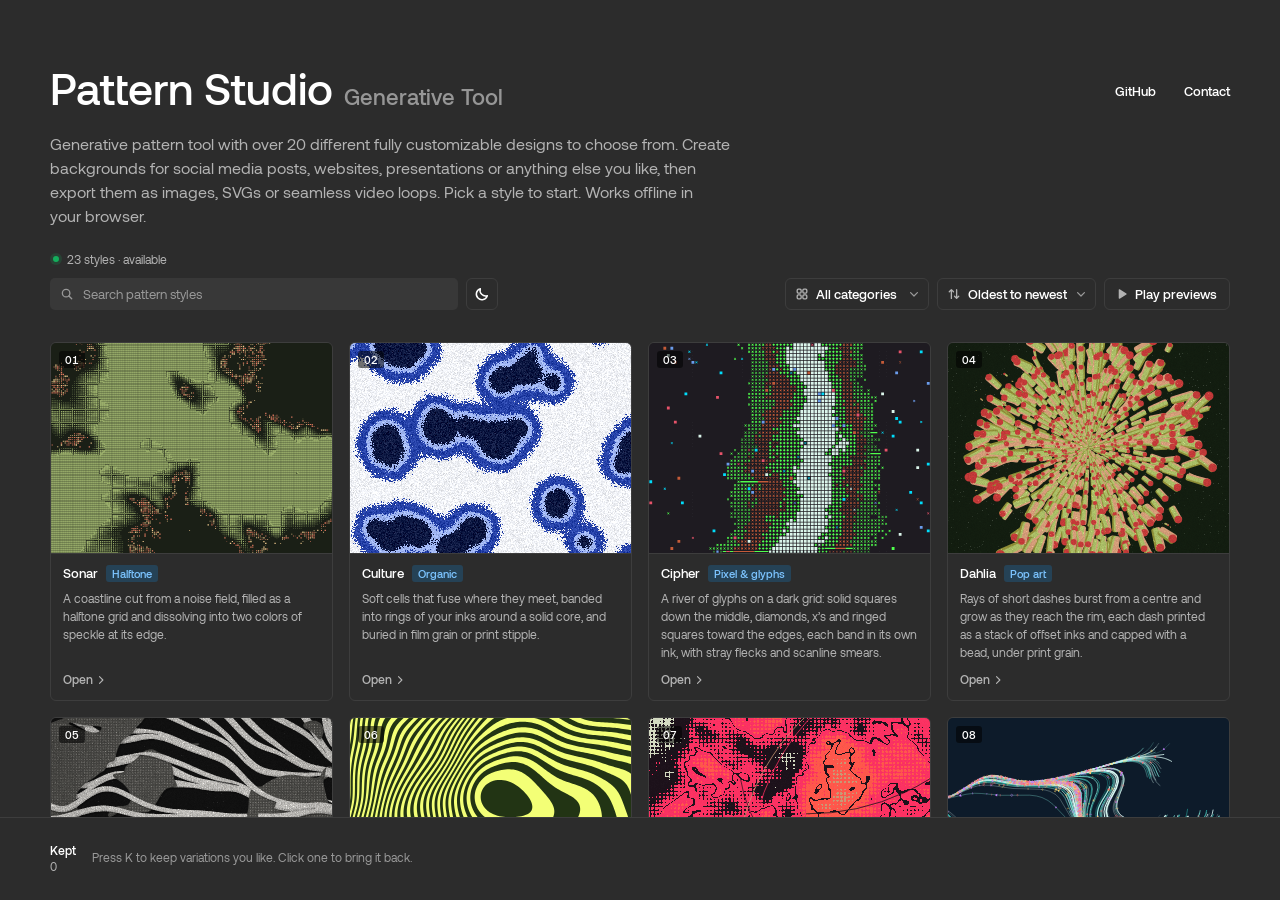
==== commit 6ebb8215: "Device saves, categories, time-of-day theme + more Saving - Kept variations, saved palettes and eac" ====
--- a/public/index.html
+++ b/public/index.html
@@ -9,8 +9,11 @@
 <meta property="og:type" content="website">
 <meta property="og:title" content="Pattern Studio">
 <meta property="og:description" content="Fully customizable generative pattern tool. Works offline in your browser.">
-<!-- the browser tab's little ball: neon yellow on dark tabs, a deeper lime that stands out on light ones -->
-<link rel="icon" type="image/svg+xml" href="data:image/svg+xml,%3Csvg xmlns='http://www.w3.org/2000/svg' viewBox='0 0 32 32'%3E%3Cstyle%3Ecircle%7Bfill:%238fac00%7D@media (prefers-color-scheme:dark)%7Bcircle%7Bfill:%23e4ff3d%7D%7D%3C/style%3E%3Ccircle cx='16' cy='16' r='13'/%3E%3C/svg%3E">
+<!-- the browser tab's little ball: #0080FB on light and dark tabs alike -->
+<link rel="icon" type="image/svg+xml" href="data:image/svg+xml,%3Csvg xmlns='http://www.w3.org/2000/svg' viewBox='0 0 32 32'%3E%3Ccircle cx='16' cy='16' r='13' fill='%230080fb'/%3E%3C/svg%3E">
+<!-- Dark or light to start: light from 8 am to 5 pm on this device's clock (its time zone), dark the rest of the day.
+     Set here, before the page draws, so it never flashes the other one. -->
+<script>(function () { var h = new Date().getHours(), r = document.documentElement; if (h >= 8 && h < 17) r.setAttribute('data-theme', 'light'); else r.removeAttribute('data-theme'); })();</script>
 <style>
 /* ==========================================================================
    Aeonik (CoType Foundry, via This Is Our Shop), embedded so the app stays one offline file:
@@ -220,9 +223,9 @@
 }
 a.brand { color: inherit; text-decoration: none; border-radius: var(--r); }
 a.brand:hover small { color: var(--muted); }
-/* "GENERATIVE TOOLS" reads "Generative tools", like the "Drafts" line under a Figma file name */
-.brand small { display: block; font: 400 var(--fs-xs)/1.3 var(--sans); color: var(--faint); margin-top: 2px; text-transform: lowercase; }
-.brand small::first-letter { text-transform: uppercase; }
+/* "Generative Tool" beside the name, as on the home page: smaller, in half the name's color (on the narrowest phones
+   it goes under the name; see the 480px query) */
+.brand small { font-size: var(--fs-2xs); font-weight: inherit; opacity: 0.5; }
 .side-nav { display: flex; gap: 2px; padding: 0 var(--sp-2) var(--sp-2); } /* Home, then the dark / light switch */
 .nav-item {
   display: flex;
@@ -243,7 +246,7 @@
 .nav-item:hover { background: var(--raise); color: var(--text); }
 .nav-item[aria-current="true"] { background: var(--selected-bg); color: var(--text); }
 button.nav-item { background: none; text-align: left; }
-.style-pick { display: grid; grid-template-columns: auto minmax(0, 1fr) auto; gap: var(--sp-1); align-items: center; padding: 0 var(--sp-2); }
+.style-pick { padding: 0 var(--sp-2); }
 .style-pick select.sel { width: 100%; font-weight: 600; }
 .sidebar .panel { flex: 1; border-left: 0; background: none; }
 
@@ -282,8 +285,7 @@
 }
 .title { min-width: 0; flex: 1; }
 .title h1 { margin: 0; font-size: var(--fs-xl); font-weight: 600; letter-spacing: -0.005em; display: flex; align-items: baseline; gap: var(--sp-2); white-space: nowrap; overflow: hidden; }
-.title h1 small { font: 500 var(--fs-xs) var(--sans); color: var(--accent-text); background: var(--selected-bg); border-radius: var(--r-xs); padding: 1px 6px; min-width: 0; overflow: hidden; text-overflow: ellipsis; text-transform: lowercase; }
-.title h1 small::first-letter { text-transform: uppercase; } /* app.js writes the kind in capitals: it reads "Backgrounds", like the home cards */
+.title h1 small { font: 500 var(--fs-xs) var(--sans); color: var(--accent-text); background: var(--selected-bg); border-radius: var(--r-xs); padding: 1px 6px; min-width: 0; overflow: hidden; text-overflow: ellipsis; } /* the style's category, as on its home card */
 .title p { margin: 2px 0 0; color: var(--muted); font-size: var(--fs-sm); white-space: nowrap; overflow: hidden; text-overflow: ellipsis; }
 .actions {
   display: flex;
@@ -496,7 +498,7 @@
   backdrop-filter: blur(8px);
   border-bottom: 1px solid var(--line);
 }
-/* "Settings" and "Output" read like Figma's selected Design tab */
+/* "Output" reads like Figma's selected Design tab */
 .panel-head b { font: 600 var(--fs-sm)/16px var(--sans); color: var(--text); background: var(--raise); border-radius: var(--r); padding: 4px 8px; }
 .note.about { padding: var(--sp-3) var(--sp-4); border-bottom: 1px solid var(--line); margin: 0; }
 .note.about b { color: var(--text); font-weight: 600; }
@@ -842,17 +844,35 @@
 /* The top section: a large title and subheading over the search row (positioned, so a background animation
    can fill it later). */
 .home-head { position: relative; margin: 0 auto var(--sp-8); max-width: 1180px; padding-top: var(--sp-8); }
-.home-head h1 { font-size: var(--fs-display); line-height: 1.1; letter-spacing: 0; margin: 0 0 var(--sp-3); font-weight: 500; } /* Aeonik's own spacing: tighter makes the tt in Pattern touch */
+/* The title row: Pattern Studio with "Generative Tool" beside it (half its size, half its color), and GitHub and
+   Contact at the right end; on a phone they go above it (see the 600px query) */
+.home-title { --title-fs: var(--fs-display); --link-fs: var(--fs-md); display: flex; flex-wrap: wrap; align-items: center; gap: var(--sp-3) var(--sp-4); margin: 0 0 var(--sp-5); }
+.home-head h1 { font-size: var(--title-fs); line-height: 1.1; letter-spacing: 0; margin: 0; font-weight: 500; min-width: 0; } /* Aeonik's own spacing: tighter makes the tt in Pattern touch */
+.home-head h1 span { font-size: 0.5em; opacity: 0.5; white-space: nowrap; }
+/* GitHub and Contact sit on the title's visual middle. Boxes centred on each other aren't enough: Aeonik's letters sit
+   low in their box, and lower the bigger the type (with the lowercase carrying the weight, about 0.09em for the title
+   and 0.084em for the links, measured from the drawn letters), so the links come down by the difference. */
+.home-links { display: flex; gap: var(--sp-1); margin-left: auto; margin-right: calc(-1 * var(--sp-3)); transform: translateY(calc(var(--title-fs) * 0.09 - var(--link-fs) * 0.084)); } /* the words line up with the right edge */
+.home-link { height: 32px; padding: 0 var(--sp-3); border-radius: var(--r-md); border: 0; background: none; color: var(--text); display: inline-flex; align-items: center; font-size: var(--link-fs); font-weight: 500; text-decoration: none; white-space: nowrap; transition: background 0.12s; }
+.home-link:hover { background: var(--raise); }
+.home-link:focus-visible { outline: 2px solid var(--accent); outline-offset: -2px; }
 .home-head p { color: var(--muted); max-width: 680px; margin: 0; font-size: var(--fs-subhead); line-height: 1.5; text-wrap: pretty; } /* no single word left on the last line */
 .home-intro { min-width: 0; }
-/* One row under the intro, like the filter row on Figma's Community page: the search and the dark / light switch on
-   the left; the style count, Play previews and the order of the cards on the right. The search narrows to keep them
-   on one row; when there's still no room (a phone), the count and the order menu move to the row below. */
-.home-bar { display: flex; flex-wrap: wrap; align-items: center; gap: var(--sp-3) var(--sp-4); margin-top: var(--sp-8); }
-.home-side { display: flex; align-items: center; gap: var(--sp-2); margin-left: auto; }
-.home-side .home-meta { margin-right: var(--sp-2); }
-.home-view { display: flex; align-items: center; gap: var(--sp-2); }
-/* Play previews and the order menu: outlined chips with an icon, like Figma's "Design resources" filters */
+/* Under the intro: the style count at the left; under it one row, like the filter row on Figma's Community page: the
+   search and the dark / light switch on the left; the category and order menus and Play previews on the right. The
+   search narrows to keep them on its row; when they still don't fit beside it, the three get a row of their own under
+   it, sharing its width (the homebar query below). */
+.home-bar { container: homebar / inline-size; display: flex; flex-wrap: wrap; align-items: center; gap: var(--sp-3) var(--sp-4); margin-top: var(--sp-6); }
+.home-status { flex: 1 1 100%; display: flex; align-items: center; }
+.home-view { display: flex; align-items: center; gap: var(--sp-2); margin-left: auto; }
+/* 726px: the search at its narrowest (260px), the gap (16px) and the three (450px with "Stop previews") */
+@container homebar (max-width: 726px) {
+  .home-view { flex: 1 1 100%; flex-wrap: wrap; margin-left: 0; min-width: 0; }
+  .home-view .home-sort { flex: 1 1 150px; min-width: 0; }
+  .home-view select.home-order { width: 100%; }
+  .home-view .home-btn { margin-left: auto; } /* on a line of its own (a very narrow window), still at the right */
+}
+/* Play previews and the two menus: outlined chips with an icon, like Figma's "Design resources" filters */
 .home-btn { flex: none; height: 32px; padding: 0 var(--sp-3) 0 10px; border-radius: var(--r-md); border: 1px solid var(--line); background: var(--panel); color: var(--text); display: inline-flex; align-items: center; justify-content: center; gap: 6px; font-size: var(--fs-md); font-weight: 500; white-space: nowrap; transition: background 0.12s, border-color 0.12s, color 0.12s; }
 .home-btn:hover { background: var(--raise); }
 .home-btn svg { width: 14px; height: 14px; color: var(--muted); }
@@ -888,22 +908,10 @@
 .home-search input.txt { height: 32px; padding: 0 var(--sp-3) 0 32px; font-size: var(--fs-md); }
 .home-search input.txt::placeholder { color: var(--faint); }
 .home-empty { max-width: 1180px; margin: var(--sp-2) auto 0; color: var(--muted); font-size: var(--fs-md); }
-/* Under the last row of cards: GitHub • Contact, centred */
-/* GitHub • Contact: the dot on the page's centre line with a word either side, and level with the words
-   (its middle half a capital's height above their baseline, 0.36em in any of the fonts in --sans) */
-.home-foot { display: grid; grid-template-columns: 1fr auto 1fr; align-items: baseline; column-gap: 12px; max-width: 1180px; margin: 40px auto 4px; font-size: var(--fs-md); line-height: 1; }
-.home-foot a { color: var(--muted); text-decoration: none; padding: 6px 2px; border-radius: var(--r-xs); }
-.home-foot a:first-child { justify-self: end; }
-.home-foot a:last-child { justify-self: start; }
-.home-foot a:hover { color: var(--text); text-decoration: underline; text-underline-offset: 3px; }
-.home-foot .dot { width: 4px; height: 4px; border-radius: 50%; background: var(--faint); position: relative; top: calc(2px - 0.36 * var(--fs-md)); }
-@supports (text-box: trim-both cap alphabetic) { /* exact: the words' boxes trimmed to their capitals, all three centred */
-  .home-foot { align-items: center; }
-  .home-foot a { text-box: trim-both cap alphabetic; padding: 8px 2px; }
-  .home-foot .dot { top: 0; }
-}
 .home-meta { font: var(--fs-xs) var(--sans); color: var(--muted); white-space: nowrap; display: flex; align-items: center; gap: var(--sp-2); }
-.home-meta i { width: 6px; height: 6px; border-radius: 50%; background: #14ae5c; box-shadow: 0 0 0 3px rgba(20, 174, 92, 0.18); }
+.home-meta i { width: 6px; height: 6px; margin-left: 3px; border-radius: 50%; background: #14ae5c; box-shadow: 0 0 0 3px rgba(20, 174, 92, 0.18); } /* its soft 3px ring lines up with the page's left edge */
+/* Under the last row of cards, where GitHub and Contact used to be */
+.home-note { max-width: 1180px; margin: 40px auto 4px; text-align: center; color: var(--muted); font-size: var(--fs-md); line-height: 1.5; }
 /* file cards: the preview on top over a divider, the name and details below */
 .tool-grid { display: grid; grid-template-columns: repeat(auto-fill, minmax(240px, 1fr)); gap: var(--sp-4); max-width: 1180px; margin: 0 auto; }
 .tool-card {
@@ -963,18 +971,18 @@
   body { overflow: auto; }
   /* One column, the whole page scrolls: the strip (brand, Home, the dark / light switch, the style menu), the title and
      actions, the artboard and its status, the style's name and description, the output (frame, export, library), the
-     settings, and the kept strip at the bottom. The artboard stays pinned under the strip while everything below it
+     settings, and the kept strip at the bottom. (In the strip, Default is the icon after Home and dark / light.) The artboard stays pinned under the strip while everything below it
      scrolls underneath, so every change to a setting shows as it happens.
      (main's and both settings boxes' children join the page's grid, ordered here.) */
   .app { grid-template-columns: minmax(0, 1fr); grid-template-rows: none; height: auto; }
   .main, .sidebar { display: contents; }
-  .side-top { order: 0; position: sticky; top: 0; z-index: 20; display: flex; align-items: center; gap: 6px; padding: 6px 10px; overflow-x: auto; }
+  .side-top { order: 0; position: sticky; top: 0; z-index: 20; display: flex; align-items: center; gap: 6px; padding: 6px 10px; overflow-x: auto; border-bottom: 1px solid var(--line); }
   .brand { flex: none; padding: 4px 6px; font-size: var(--fs-lg); }
   .brand small { font-size: var(--fs-2xs); }  /* the phone strip stays compact */
   .side-top .side-nav { flex: none; padding: 0; }
   .side-top .nav-item { flex: none; justify-content: center; padding: 10px 8px; }
   .nav-item .text { display: none; }
-  .style-pick { flex: 1; min-width: 170px; padding: 0; }
+  .style-pick { flex: 1; min-width: 110px; padding: 0; }
   .topbar { order: 1; flex-wrap: wrap; }
   .title { flex-basis: 100%; }  /* the title on its own line, the toolbar under it */
   /* --strip-h: the strip's height; --fit-h: the height that fits the frame's shape at this width (app.js) */
@@ -993,7 +1001,6 @@
   #panel > * { background: var(--panel); }
   #panel > .note.about { order: 5; border-top: 1px solid var(--line); }
   .outputs { order: 6; border-left: 0; }
-  #panel > .panel-head { order: 7; }
   #panel > .sec { order: 8; }
   .kept { order: 9; }
   .app:not(.is-home) .kept { border-top: 0; } /* the last setting's line is right above it */
@@ -1009,28 +1016,35 @@
 @media (hover: none), (pointer: coarse) {
   #previewsBtn { display: none; }
 }
-/* Phones: the search across the page; under it the style count (left) and the order menu (right) */
+/* Phones: the title, Generative Tool, GitHub and Contact on one row; then the style count, the search across the page,
+   and the category and order menus side by side, sharing the width (Play previews too, where it shows) */
 @media (max-width: 600px) {
   :root { --fs-display: 32px; --fs-subhead: 15px; }  /* phones: smaller still */
   .home-head { padding-top: var(--sp-2); }
-  .home-bar { margin-top: var(--sp-6); }
-  .home-tools { flex: 1 1 100%; max-width: none; }
-  .home-side { flex: 1 1 100%; margin-left: 0; justify-content: space-between; flex-wrap: wrap; row-gap: 10px; }
-  .home-side .home-meta { margin-right: 0; }
-  .home-view { min-width: 0; }
-  .home-sort { flex: 0 1 auto; min-width: 0; }
-  select.home-order { max-width: 100%; }
+  /* The title shrinks as much as it needs to keep the row on one line (all 32px from about 450px wide up): 100cqi is
+     the row's width, 118px what GitHub and Contact take with the gap (and a little spare), 10.5 the title's width per
+     px of size. Below about 330px wide, Generative Tool goes under the title instead. */
+  .home-title { --title-fs: clamp(16px, calc((100cqi - 118px) / 10.5), var(--fs-display)); --link-fs: var(--fs-sm); flex-wrap: nowrap; gap: var(--sp-3); margin-bottom: var(--sp-4); container-type: inline-size; }
+  .home-head h1 { flex: 1 1 auto; }
+  .home-head h1 span { font-size: max(0.5em, 10px); }
+  .home-links { flex: none; gap: 0; margin-right: -6px; }
+  .home-link { padding: 0 6px; }
+  .home-bar { margin-top: var(--sp-5); gap: 10px var(--sp-4); }
+  .home-tools { flex: 1 1 100%; max-width: none; } /* the search across the page */
+}
+@media (max-width: 480px) {
+  .brand small { display: block; margin-top: 1px; } /* Generative Tool under the name: the strip has no room beside it */
 }
 @media (max-width: 380px) and (hover: none), (max-width: 380px) and (pointer: coarse) {
-  .home-side { gap: 6px; }
+  .home-view { gap: 6px; }
   .home-meta { font-size: var(--fs-2xs); gap: 6px; }
   .home-sort > span { left: 9px; }
   select.home-order { padding-left: 28px; font-size: var(--fs-sm); }
 }
 @media (max-width: 350px) and (hover: none), (max-width: 350px) and (pointer: coarse) {
-  /* the smallest phones: no room for both on one row, so the order menu goes under the count */
-  .home-side { flex-wrap: wrap; }
-  .home-view, .home-sort, select.home-order { width: 100%; }
+  /* the smallest phones: no room for both menus on one row, so they stack */
+  .home-view { flex-wrap: wrap; }
+  .home-view .home-sort { flex: 1 1 100%; }
 }
 @media (hover: none) {
   .gens button { width: 24px; height: 28px; }
@@ -1047,8 +1061,9 @@
   <!-- Left: the style menu and the style's own settings. Middle: the artboard. Right: output, export, shortcuts and the library. -->
   <aside class="sidebar" aria-label="Pattern settings">
     <div class="side-top">
+      <!-- the name with "Generative Tool" beside it, as on the home page -->
       <a class="brand" id="brand" href="#/" title="Home: all pattern styles">
-        <div>Pattern Studio<small>GENERATIVE TOOLS</small></div>
+        <div>Pattern Studio <small>Generative Tool</small></div>
       </a>
       <nav class="side-nav" aria-label="Main">
         <a class="nav-item" id="homeNav" href="#/" title="Home: all pattern styles (H)">
@@ -1057,8 +1072,10 @@
         </a>
         <!-- Dark / light: filled in by app.js (the same switch as the one by the home search) -->
         <button class="nav-item" id="themeNav" type="button"></button>
+        <!-- Default: the style back to its original look (filled in by app.js; the D key does the same) -->
+        <button class="nav-item" id="defaultBtn" type="button" aria-label="Default" title="Default: back to this style's original look — colors, settings and seed (D)"></button>
       </nav>
-      <!-- the style switcher: previous, every style, next (filled in by app.js) -->
+      <!-- the style switcher: every style by name (filled in by app.js; [ and ] step through them) -->
       <div class="style-pick" id="stylePick"></div>
     </div>
     <div class="panel inputs" id="panel"></div>
@@ -1084,8 +1101,7 @@
   <aside class="outputs" aria-label="Output, export and shortcuts">
     <div class="panel" id="panelOut"></div>
     <div class="side-foot">
-      <div class="offline" title="Runs 100% offline. Nothing is uploaded or fetched."><i></i><span class="text">Offline · nothing uploaded</span></div>
-      <button class="btn ghost" id="helpBtn" title="Keyboard shortcuts (?)">?<span class="text">&nbsp;Shortcuts</span></button>
+      <div class="offline" title="Runs 100% offline. Nothing is uploaded or fetched."><i></i><span class="text">Available now</span></div>
     </div>
   </aside>
 </div>
@@ -2733,7 +2749,7 @@
   PL.tools.register({
     id: 'sonar',
     name: 'Sonar',
-    kind: 'Backgrounds',
+    kind: 'Halftone',
     tagline: 'Dithered landmasses',
     about: 'A coastline cut from a noise field, filled as a halftone grid and dissolving into two colors of speckle at its edge.',
     inks: {
@@ -3268,7 +3284,7 @@
   PL.tools.register({
     id: 'culture',
     name: 'Culture',
-    kind: 'Backgrounds',
+    kind: 'Organic',
     tagline: 'Grainy colony fields',
     about: 'Soft cells that fuse where they meet, banded into rings of your inks around a solid core, and buried in film grain or print stipple.',
     raster: true,
@@ -3595,7 +3611,7 @@
   PL.tools.register({
     id: 'cipher',
     name: 'Cipher',
-    kind: 'Backgrounds',
+    kind: 'Pixel & glyphs',
     tagline: 'Glyph rivers',
     about: 'A river of glyphs on a dark grid: solid squares down the middle, diamonds, x’s and ringed squares toward the edges, each band in its own ink, with stray flecks and scanline smears.',
     inks: {
@@ -3860,7 +3876,7 @@
   PL.tools.register({
     id: 'dahlia',
     name: 'Dahlia',
-    kind: 'Backgrounds',
+    kind: 'Pop art',
     tagline: 'Burst posters',
     about: 'Rays of short dashes burst from a centre and grow as they reach the rim, each dash printed as a stack of offset inks and capped with a bead, under print grain.',
     inks: {
@@ -4611,7 +4627,7 @@
   PL.tools.register({
     id: 'coral',
     name: 'Coral',
-    kind: 'Backgrounds',
+    kind: 'Pop art',
     tagline: 'Sea-fan textile',
     about: 'Ribbed coral branches fan out and split across a dark ground, passing under and over torn paper with a dot screen, with drop shadows and print grain.',
     inks: {
@@ -5119,7 +5135,7 @@
   PL.tools.register({
     id: 'whorl',
     name: 'Whorl',
-    kind: 'Backgrounds',
+    kind: 'Pop art',
     tagline: 'Warped op-art',
     about: 'Stripes bend around invisible centres into rings, eyes and saddles, then a smooth, turbulent or rippled warp bends them further. Flat color, crisp vector edges.',
     inks: {
@@ -5565,7 +5581,7 @@
   // map (General's Rotation and Size): the canvas (cw x ch) and the part of the world it shows (its pixel
   // (x, y) shows the world at (mx + x ms, my + y ms), frame px). The pieces, screens, outlines and arcs are
   // the world's; the mottle stays one cell per canvas pixel or so.
-  function paint({ ctx, W, H, seed, p, colors, t = 0, anim, preview = false, map }) {
+  function paint({ ctx, W, H, seed, p, colors, t = 0, anim, preview = false, map, transparent = false }) {
     const L = Math.max(W, H), aw = W / L, ah = H / L;
     const cw = map ? map.cw : W, ch = map ? map.ch : H, mx = map ? map.x0 : 0, my = map ? map.y0 : 0, ms = map ? map.s : 1;
     const n = colors.length;
@@ -5713,7 +5729,7 @@
             if (q < 0) q = 0; else if (q > S1) q = S1;
             ink = ramp[q];
           }
-          buf[row + x] = LUTg[(ink << 5) + GR[gy | gX[gx0 + x]]];
+          buf[row + x] = transparent && ink === 0 ? 0 : LUTg[(ink << 5) + GR[gy | gX[gx0 + x]]]; // Transparent: the Key ink left out
         }
       }
     }
@@ -5740,7 +5756,7 @@
   PL.tools.register({
     id: 'splice',
     name: 'Splice',
-    kind: 'Backgrounds',
+    kind: 'Halftone',
     tagline: 'Cut-up riso',
     about: 'One field of soft hills, cut into pieces that each print it in their own screen and inks: dots, lines, pixels or flat, with contour outlines, thin arcs and riso grain.',
     raster: true,
@@ -6292,7 +6308,7 @@
   PL.tools.register({
     id: 'filament',
     name: 'Filament',
-    kind: 'Backgrounds',
+    kind: 'Pixel & glyphs',
     tagline: 'Thread field',
     about: 'Streamlines traced through a noise field, bundled into ropes, with small glyph marks strung along them. Part of the strands run along their paths in the animation.',
     inks: {
@@ -6716,7 +6732,7 @@
   PL.tools.register({
     id: 'stipple',
     name: 'Stipple',
-    kind: 'Backgrounds',
+    kind: 'Halftone',
     tagline: 'Halftone dots',
     about: 'Dot fields read from a noise field: halftone lattices and contour scatters that gather along the color-band edges, with a few accent dots. The edges drift in the animation, so dots blink on and off along them.',
     inks: {
@@ -6909,7 +6925,7 @@
   PL.tools.register({
     id: 'rise',
     name: 'Rise',
-    kind: 'Backgrounds',
+    kind: 'Pop art',
     tagline: 'Stripe arcs',
     about: 'Vertical stripes with nested arcs rising from an edge or the centre; inside each arc the stripe and ground colors trade places. In the animation the arcs swell and settle in a smooth wave that rises out from the anchor.',
     inks: {
@@ -7332,7 +7348,7 @@
   PL.tools.register({
     id: 'prism',
     name: 'Prism',
-    kind: 'Backgrounds',
+    kind: 'Pixel & glyphs',
     tagline: 'Pixel aurora',
     about: 'Chunky pixel streams fanning across a black dot-grid field: a white core with a rainbow fringe that breaks up into scattered pixels. In the animation every pixel shimmers across the band edges.',
     inks: {
@@ -7755,7 +7771,7 @@
   PL.tools.register({
     id: 'motley',
     name: 'Motley',
-    kind: 'Backgrounds',
+    kind: 'Pixel & glyphs',
     tagline: 'Glyph patchwork',
     about: 'Ragged blobs and stepped blocks laid over one another on a grid, each filled with squares, circles, targets, pluses, stripes or dots in one ink; some woven into the shape below, some outlined in stitches, some cut back to the ground. In the animation the woven glyphs twinkle as they drop out for a moment.',
     inks: {
@@ -8032,7 +8048,7 @@
   PL.tools.register({
     id: 'warp',
     name: 'Warp',
-    kind: 'Backgrounds',
+    kind: 'Pop art',
     tagline: 'Op-art pattern',
     about: 'Checkerboards and slashed stripes in a bright ink on black, bent by waves, a taper or a pinch. In the animation the warp breathes: the pattern bends further, eases back and bends again.',
     inks: {
@@ -8308,7 +8324,7 @@
   PL.tools.register({
     id: 'stitch',
     name: 'Stitch',
-    kind: 'Backgrounds',
+    kind: 'Pixel & glyphs',
     tagline: 'Glitched pixel grid',
     about: 'A grid of square cells colored from a noise field cut into levels: tall streaks, bands of rows slid sideways like a glitch, round blobs of one color and a scatter of stray cells, all ruled with thin dark lines. In the animation the field drifts round a small circle, so the cells step through the colors.',
     inks: {
@@ -8788,7 +8804,7 @@
   PL.tools.register({
     id: 'quilt',
     name: 'Quilt',
-    kind: 'Backgrounds',
+    kind: 'Pixel & glyphs',
     tagline: 'Pixel blanket',
     about: 'Woven pixel blankets, mirrored from the middle: crosses, stars and diamonds, plaid, gingham, basket weave, bands, tabs, steps, zigzags, waves, rings and a knitted dither. In the animation the weave flows toward the middle, the rings ripple out and the motifs swap colors, one cell at a time.',
     inks: {
@@ -9156,7 +9172,7 @@
   PL.tools.register({
     id: 'modular',
     name: 'Modular',
-    kind: 'Backgrounds',
+    kind: 'Pixel & glyphs',
     tagline: 'Modular grid',
     about: 'A modular grid: modules joined into bigger pieces, each one empty, solid, a pixel field, a dot matrix, a line grid or a gradient, over fine rules. In the animation the pixel fields and the dots flicker as their field drifts, in four soft beats per loop.',
     inks: {
@@ -9655,7 +9671,7 @@
   PL.tools.register({
     id: 'husk',
     name: 'Husk',
-    kind: 'Backgrounds',
+    kind: 'Organic',
     tagline: 'Husk scatter',
     about: 'Lumpy husks scattered over a ground, each a dark skin over a kernel that shows through as a dot screen or in crumbs, deepest in the middle, with fine grain over everything. In the animation every husk circles its own path through the fixed screen, so the dots swell and the crumbs open and close.',
     raster: true,
@@ -9898,7 +9914,7 @@
   let RAMP_POW = -1;
   // map (General's Rotation and Size): the canvas (cw x ch) and the part of the world it shows; the grids
   // are as fine on the canvas as at 100 %, so zoomed in the streaks are read again at full detail.
-  function paint({ ctx, W, H, seed, p, colors, t = 0, anim, preview = false, map }) {
+  function paint({ ctx, W, H, seed, p, colors, t = 0, anim, preview = false, map, transparent = false }) {
     const n = colors.length;
     const m = Math.min(W, H);
     const cw = map ? map.cw : W, ch = map ? map.ch : H, mx = map ? map.x0 : 0, my = map ? map.y0 : 0, ms = map ? map.s : 1;
@@ -9963,6 +9979,10 @@
         let h = XH[x] ^ gyh;
         h = Math.imul(h ^ (h >>> 15), 0x2c1b3c6d); h ^= h >>> 13;
         const gn = amp * LUM[h & 4095];
+        if (transparent) { // Transparent: the wash is left out, so the tints stay, as see-through as the wash was strong
+          d[i4] = tr + gn; d[i4 + 1] = tgn + gn; d[i4 + 2] = tb + gn; d[i4 + 3] = (1 - w) * 255;
+          continue;
+        }
         d[i4] = tr + (wr - tr) * w + gn;
         d[i4 + 1] = tgn + (wg - tgn) * w + gn;
         d[i4 + 2] = tb + (wb - tb) * w + gn;
@@ -9977,12 +9997,11 @@
   PL.tools.register({
     id: 'mist',
     name: 'Mist',
-    kind: 'Backgrounds',
+    kind: 'Gradients',
     tagline: 'Neon wash',
     about: 'A soft wash of vertical streaks over pastel tints, printed with an ordered color dither that turns it neon. Rotation turns the whole pattern. In the animation the streaks swing slowly up and down along their length, the tints trailing behind, through the fixed dither, so the dots shimmer.',
     raster: true,
     colorDither: true,   // opens with the color dither on (and kept on in looks saved before every style had it)
-    opaque: true,        // no background colour to leave out
     inks: {
       min: 2, max: 8, roles, fit, spec, add, generate,
       span: () => 2, // Invert swaps the wash and the first tint
@@ -10178,7 +10197,7 @@
   /* ---- build ------------------------------------------------------------------------------- */
   // region (General's Rotation and Size): the part of the world to cover; the terrain and its grid run on
   // past the frame, so zooming out shows more of the same map.
-  function build({ W, H, aspect, seed, p, colors, t = 0, anim, region }) {
+  function build({ W, H, aspect, seed, p, colors, t = 0, anim, region, transparent = false }) {
     const asp = aspect > 0 ? aspect : W / H;
     const { cols, rows } = grid(p, asp);
     const R = region;
@@ -10196,7 +10215,7 @@
       for (let i = c0 + 1; i <= c1; i++) {
         const a = L[row + i0] % n;
         if (i < c1 && L[row + i] % n === a) continue;
-        PL.Scene.rect(inkL[a], X(i0), Y(j), X(i) - X(i0), Y(j + 1) - Y(j));
+        if (!(transparent && a === 0)) PL.Scene.rect(inkL[a], X(i0), Y(j), X(i) - X(i0), Y(j + 1) - Y(j)); // Transparent: Ink 1's cells left out
         i0 = i;
       }
     }
@@ -10236,7 +10255,7 @@
   PL.tools.register({
     id: 'atlas',
     name: 'Atlas',
-    kind: 'Backgrounds',
+    kind: 'Pixel & glyphs',
     tagline: 'Text-mode terrain',
     about: 'A map in a character grid: warped noise terrain cut into terraces, each cell in its terrace\'s ink, with characters that climb their set as the land rises.',
     inks: {
@@ -10253,7 +10272,6 @@
       fx: {},
     },
     recolorable: false, // the type's ink depends on the colours
-    opaque: true,
     build,
     zoom: true, // draws any region of its world (General's Rotation and Size)
     _K: K,
@@ -10833,7 +10851,7 @@
   PL.tools.register({
     id: 'strand',
     name: 'Strand',
-    kind: 'Backgrounds',
+    kind: 'Organic',
     tagline: 'Rod chains',
     about: 'Strands of rods that wander, fork and cross, printed slightly off register: a bright ink over a pale plate on a dark ground, speckled, streaked or screened toward its edges.',
     raster: true,
@@ -11206,7 +11224,7 @@
   // reads the world at its middle, the field's grid as fine on the canvas as at 100 % (so zoomed in it is
   // read again at full detail), evened out as the frame's own samples are.
   let pvImg = null;
-  function paint({ ctx, W, H, seed, p, colors, t = 0, anim, preview = false, map }) {
+  function paint({ ctx, W, H, seed, p, colors, t = 0, anim, preview = false, map, transparent = false }) {
     const amount = anim ? Math.max(0, anim.amount) : 0;
     const N = clamp(Math.round(p.steps), 2, 24);
     const d = clamp01(p.drag / 100), tr = clamp01(p.tear / 100);
@@ -11293,7 +11311,7 @@
         if (G) q += G[grow + ((x + gox) & 511)] * ga;
         let L = Math.floor(q);
         if (L < 0) L = 0; else if (L >= N) L = N - 1;
-        d8[o] = lr[L]; d8[o + 1] = lg[L]; d8[o + 2] = lb[L]; d8[o + 3] = 255;
+        d8[o] = lr[L]; d8[o + 1] = lg[L]; d8[o + 2] = lb[L]; d8[o + 3] = transparent && L === 0 ? 0 : 255; // Transparent: the Cold band left out
       }
     }
     ctx.putImageData(img, 0, 0);
@@ -11304,11 +11322,10 @@
   PL.tools.register({
     id: 'sear',
     name: 'Sear',
-    kind: 'Backgrounds',
+    kind: 'Gradients',
     tagline: 'Thermal smear',
     about: 'A heat map: a smooth noise field cut into flat bands from cold to hot, read in upright columns or smeared and torn sideways, with a fine grain on the band edges. In the animation the field sways up and back as it slowly changes.',
     raster: true,
-    opaque: true, // no background colour to leave out
     inks: {
       min: 2, max: 10, roles, fit, spec, add, generate,
       span: (n) => n, // Invert runs the ramp the other way
@@ -11640,7 +11657,7 @@
   // fine on the canvas as at 100 %, and past the frame the crowd carries on: the world is laid out in tiles the
   // size of the crowd's box, the frame's own in its tile and every other tile a crowd of its own (a seed of its
   // own), all laid back to front together.
-  function glow(seed, p, W, H, t, amount, rgb, MP) {
+  function glow(seed, p, W, H, t, amount, rgb, MP, transparent) {
     const R = Math.sqrt(W * H), gc = R / K.grid, g = MP ? gc * MP.s : gc;
     const b = clamp01(p.blur / 100), hl = clamp01(p.halo / 100), rim = clamp01(p.rim / 100);
     const px = R / K.ref;                                       // px per reference px (824 x 618)
@@ -11688,7 +11705,9 @@
     const U = new Float32Array(N), Gc = groups ? Array.from({ length: nc }, () => new Float32Array(N)) : null;
     const G0 = rgb[0], GL = rgb[2], cores = [rgb[1], ...rgb.slice(3)];
     const acc = new Float32Array(N * 3);
-    for (let k = 0; k < N; k++) { acc[3 * k] = G0[0]; acc[3 * k + 1] = G0[1]; acc[3 * k + 2] = G0[2]; }
+    // Transparent: no ground, and AL keeps how covered each point is (acc is then premultiplied by it)
+    const AL = transparent ? new Float32Array(N) : null;
+    if (!AL) for (let k = 0; k < N; k++) { acc[3 * k] = G0[0]; acc[3 * k + 1] = G0[1]; acc[3 * k + 2] = G0[2]; }
     const Hb = figHeight(p, R), th = 2 * Math.PI * t, orb = amount * K.orbit * R;
     let M = new Float32Array(0), T = new Float32Array(0);
     for (const { f, u, v } of figs) {
@@ -11746,6 +11765,7 @@
           acc[o] += (GL[0] * (1 - rt * K.rimK[0]) - acc[o]) * ag;
           acc[o + 1] += (GL[1] * (1 - rt * K.rimK[1]) - acc[o + 1]) * ag;
           acc[o + 2] += (GL[2] * (1 - rt * K.rimK[2]) - acc[o + 2]) * ag;
+          if (AL) AL[o / 3] += (1 - AL[o / 3]) * ag;
         }
       }
     }
@@ -11767,8 +11787,9 @@
       }
       const o = 3 * k;
       acc[o] += (cr - acc[o]) * tr; acc[o + 1] += (cg - acc[o + 1]) * tr; acc[o + 2] += (cb - acc[o + 2]) * tr;
-    }
-    return { acc, gw, gh, g: gc, mc };
+      if (AL) AL[k] += (1 - AL[k]) * tr;
+    }
+    return { acc, AL, gw, gh, g: gc, mc };
   }
 
   /* ---- arrows: a loose grid in soft patches, each along the flow (the same at any frame) -------- */
@@ -11813,7 +11834,7 @@
   })();
 
   // Draw one stroke (a capsule from (x0, y0) to (x1, y1), radius rad px) into the image, antialiased.
-  function stroke(d8, W, H, x0, y0, x1, y1, rad, col) {
+  function stroke(d8, W, H, x0, y0, x1, y1, rad, col, see = false) { // see: over see-through pixels (Transparent)
     const xa = Math.max(0, Math.floor(Math.min(x0, x1) - rad - 1)), xb = Math.min(W - 1, Math.ceil(Math.max(x0, x1) + rad + 1));
     const ya = Math.max(0, Math.floor(Math.min(y0, y1) - rad - 1)), yb = Math.min(H - 1, Math.ceil(Math.max(y0, y1) + rad + 1));
     const dx = x1 - x0, dy = y1 - y0, ll = dx * dx + dy * dy || 1;
@@ -11827,6 +11848,12 @@
         const cov = rad + 0.5 - Math.sqrt(ex * ex + ey * ey);
         if (cov <= 0) continue;
         const a = cov >= 1 ? 1 : cov, o = (y * W + x) * 4;
+        if (see) {
+          const A = d8[o + 3] / 255, oa = a + A * (1 - a), k = A * (1 - a);
+          d8[o] = (col[0] * a + d8[o] * k) / oa; d8[o + 1] = (col[1] * a + d8[o + 1] * k) / oa; d8[o + 2] = (col[2] * a + d8[o + 2] * k) / oa;
+          d8[o + 3] = oa * 255;
+          continue;
+        }
         d8[o] += (col[0] - d8[o]) * a; d8[o + 1] += (col[1] - d8[o + 1]) * a; d8[o + 2] += (col[2] - d8[o + 2]) * a;
       }
     }
@@ -11835,10 +11862,10 @@
   /* ---- paint ------------------------------------------------------------------------------- */
   let pvImg = null;
   // map (General's Rotation and Size): the canvas (cw x ch) and the part of the world it shows
-  function paint({ ctx, W, H, seed, p, colors, t = 0, anim, preview = false, map }) {
+  function paint({ ctx, W, H, seed, p, colors, t = 0, anim, preview = false, map, transparent = false }) {
     const amount = anim ? Math.max(0, anim.amount) : 0;
     const rgb = colors.map(PL.color.hexToRgb);
-    const { acc, gw, g, mc } = glow(seed | 0, p, W, H, t, amount, rgb, map);
+    const { acc, AL, gw, g, mc } = glow(seed | 0, p, W, H, t, amount, rgb, map, transparent);
     const CW = map ? map.cw : W, CH = map ? map.ch : H, ms = map ? map.s : 1, mx = map ? map.x0 : 0, my = map ? map.y0 : 0;
     if (preview) { if (!pvImg || pvImg.width !== CW || pvImg.height !== CH) pvImg = ctx.createImageData(CW, CH); }
     const img = preview ? pvImg : ctx.createImageData(CW, CH);
@@ -11851,11 +11878,14 @@
       let o = y * CW * 4;
       for (let x = 0; x < CW; x++, o += 4) {
         const a = r0 + IX[x], b = r1 + IX[x], tx = TX[x];
+        let al = 1;
+        if (AL) { const pa = a / 3, pb = b / 3, top = AL[pa] + (AL[pa + 1] - AL[pa]) * tx, bot = AL[pb] + (AL[pb + 1] - AL[pb]) * tx; al = top + (bot - top) * ty; }
+        const ia = AL ? (al > 1e-4 ? 1 / al : 0) : 1;
         for (let c = 0; c < 3; c++) {
           const top = acc[a + c] + (acc[a + 3 + c] - acc[a + c]) * tx, bot = acc[b + c] + (acc[b + 3 + c] - acc[b + c]) * tx;
-          d8[o + c] = top + (bot - top) * ty;
+          d8[o + c] = (top + (bot - top) * ty) * ia;
         }
-        d8[o + 3] = 255;
+        d8[o + 3] = al * 255;
       }
     }
     // arrows, in the core's colour, over everything (on the canvas: sizes in its pixels)
@@ -11867,10 +11897,10 @@
         const x = map ? (x0 - mx) / ms : x0, y = map ? (y0 - my) / ms : y0;
         const c = Math.cos(a), s = Math.sin(a);
         const tx = x + 0.5 * L * c, ty = y + 0.5 * L * s, bx = x - 0.5 * L * c, by = y - 0.5 * L * s;
-        stroke(d8, CW, CH, bx, by, tx, ty, rad, col);
+        stroke(d8, CW, CH, bx, by, tx, ty, rad, col, transparent);
         for (const sg of [-1, 1]) {
           const b2 = a + Math.PI - sg * K.headA;
-          stroke(d8, CW, CH, tx, ty, tx + hl * Math.cos(b2), ty + hl * Math.sin(b2), rad, col);
+          stroke(d8, CW, CH, tx, ty, tx + hl * Math.cos(b2), ty + hl * Math.sin(b2), rad, col, transparent);
         }
       }
     }
@@ -11882,11 +11912,10 @@
   PL.tools.register({
     id: 'crowd',
     name: 'Crowd',
-    kind: 'Backgrounds',
+    kind: 'Organic',
     tagline: 'Blurred crowd',
     about: 'A crowd seen through a heat camera: soft red figures, each wrapped in a green glow with a darker rim, laid one over another, under a field of small arrows that follow the flow. In the animation every figure drifts round its own small loop.',
     raster: true,
-    opaque: true,      // the ground is part of the picture
     stillGrain: true,  // the grain holds still while the figures drift
     inks: {
       min: 3, max: 8, roles, fit, spec, add, generate,
@@ -12082,7 +12111,7 @@
   /* ---- the field on a grid: each sample's mixed colour (sRGB 0..255) --------------------------- */
   // M (General's Rotation and Size): the canvas (cw x ch) and the part of the world it shows; the grid is
   // as fine on the canvas as at 100 %, so zoomed in the clouds are read again at full detail.
-  function field(seed, p, W, H, t, amount, labs, M) {
+  function field(seed, p, W, H, t, amount, labs, M, transparent) {
     const n = labs.length, S0 = Math.min(W, H), g = S0 / K.grid;
     const cw = M ? M.cw : W, ch = M ? M.ch : H, mx = M ? M.x0 : 0, my = M ? M.y0 : 0, ms = M ? M.s : 1;
     const gw = Math.ceil(cw / g) + 2, gh = Math.ceil(ch / g) + 2;
@@ -12103,6 +12132,7 @@
     for (let o = 0; o < K.oct; o++) amp[o] /= norm;
     const mf = K.mesh[0], wF = K.warpF;
     const out = new Float32Array(gw * gh * 3), f = new Float64Array(n);
+    const AL = transparent ? new Float32Array(gw * gh) : null; // Transparent: how much of each point isn't the first ink
     const sweepW = 1 / (K.sweep[2] * K.sweep[2]);
     for (let j = 0; j < gh; j++) {
       const v0 = ((my + j * g * ms - H / 2) / S0) * zoom;
@@ -12136,26 +12166,33 @@
           f[k] = fk; if (fk > fmax) fmax = fk;
         }
         // a soft mix of the inks (softmax), blended in OKLab
-        let ws = 0, L = 0, A = 0, B = 0;
-        for (let k = 0; k < n; k++) { const w = Math.exp(kmix * (f[k] - fmax)); ws += w; L += w * labs[k][0]; A += w * labs[k][1]; B += w * labs[k][2]; }
-        L /= ws; A /= ws; B /= ws;
+        let ws = 0, L = 0, A = 0, B = 0, w0 = 0;
+        for (let k = 0; k < n; k++) {
+          const w = Math.exp(kmix * (f[k] - fmax));
+          ws += w;
+          if (AL && k === 0) { w0 = w; continue; } // Transparent: the first ink's share is left out, as see-through
+          L += w * labs[k][0]; A += w * labs[k][1]; B += w * labs[k][2];
+        }
+        const wi = ws - w0, al = AL ? wi / ws : 1;
+        if (wi > 1e-12) { L /= wi; A /= wi; B /= wi; } else { L = labs[1][0]; A = labs[1][1]; B = labs[1][2]; }
+        if (AL) AL[j * gw + i] = al;
         const l_ = L + 0.3963377774 * A + 0.2158037573 * B, m_ = L - 0.1055613458 * A - 0.0638541728 * B, s_ = L - 0.0894841775 * A - 1.291485548 * B;
         const l3 = l_ * l_ * l_, m3 = m_ * m_ * m_, s3 = s_ * s_ * s_;
         const o3 = 3 * (j * gw + i);
-        out[o3] = toS(4.0767416621 * l3 - 3.3077115913 * m3 + 0.2309699292 * s3);
-        out[o3 + 1] = toS(-1.2684380046 * l3 + 2.6097574011 * m3 - 0.3413193965 * s3);
-        out[o3 + 2] = toS(-0.0041960863 * l3 - 0.7034186147 * m3 + 1.707614701 * s3);
-      }
-    }
-    return { out, gw, gh, g, style: pl.style };
+        out[o3] = al * toS(4.0767416621 * l3 - 3.3077115913 * m3 + 0.2309699292 * s3); // (with Transparent, premultiplied)
+        out[o3 + 1] = al * toS(-1.2684380046 * l3 + 2.6097574011 * m3 - 0.3413193965 * s3);
+        out[o3 + 2] = al * toS(-0.0041960863 * l3 - 0.7034186147 * m3 + 1.707614701 * s3);
+      }
+    }
+    return { out, AL, gw, gh, g, style: pl.style };
   }
 
   /* ---- paint ------------------------------------------------------------------------------- */
   let pvImg = null;
-  function paint({ ctx, W, H, seed, p, colors, t = 0, anim, preview = false, map }) {
+  function paint({ ctx, W, H, seed, p, colors, t = 0, anim, preview = false, map, transparent = false }) {
     const amount = anim ? Math.max(0, anim.amount) : 0;
     const labs = colors.map((c) => rgbToLab(PL.color.hexToRgb(c)));
-    const { out, gw, g, style } = field(seed | 0, p, W, H, t, amount, labs, map);
+    const { out, AL, gw, g, style } = field(seed | 0, p, W, H, t, amount, labs, map, transparent);
     const cw = map ? map.cw : W, ch = map ? map.ch : H; // the canvas (with map: the part of the world it shows)
     if (preview) { if (!pvImg || pvImg.width !== cw || pvImg.height !== ch) pvImg = ctx.createImageData(cw, ch); }
     const img = preview ? pvImg : ctx.createImageData(cw, ch);
@@ -12167,11 +12204,14 @@
       let o = y * cw * 4;
       for (let x = 0; x < cw; x++, o += 4) {
         const a = r0 + IX[x], b = r1 + IX[x], tx = TX[x];
+        let al = 1;
+        if (AL) { const pa = a / 3, pb = b / 3, top = AL[pa] + (AL[pa + 1] - AL[pa]) * tx, bot = AL[pb] + (AL[pb + 1] - AL[pb]) * tx; al = top + (bot - top) * ty; }
+        const ia = al > 1e-4 ? 1 / al : 0;
         for (let c = 0; c < 3; c++) {
           const top = out[a + c] + (out[a + 3 + c] - out[a + c]) * tx, bot = out[b + c] + (out[b + 3 + c] - out[b + c]) * tx;
-          d8[o + c] = top + (bot - top) * ty;
+          d8[o + c] = (top + (bot - top) * ty) * ia;
         }
-        d8[o + 3] = 255;
+        d8[o + 3] = al * 255;
       }
     }
     ctx.putImageData(img, 0, 0);
@@ -12182,12 +12222,11 @@
   PL.tools.register({
     id: 'aura',
     name: 'Aura',
-    kind: 'Backgrounds',
+    kind: 'Gradients',
     tagline: 'Soft gradient',
     about: 'A soft gradient: every ink drifts in its own cloudy field and the inks blend where they meet, as turbulent clouds, broad patches or a sweep across the frame, printed with a fine color dither. In the animation the clouds roll round a small circle and slowly change shape.',
     raster: true,
     colorDither: true,   // opens with the color dither on (kept in looks saved before every style had it)
-    opaque: true,        // no background to leave out
     inks: {
       min: 2, max: 8, roles, fit, spec, add, generate,
       span: (n) => n, // Invert reverses the inks
@@ -12269,6 +12308,7 @@
     x: '<path d="M4.6 4.6l6.8 6.8M11.4 4.6l-6.8 6.8" stroke-width="1.8"/>',
     plus: '<path d="M8 3v10M3 8h10"/>',
     search: '<circle cx="7" cy="7" r="4.3"/><path d="M10.2 10.2 13.4 13.4"/>',
+    tiles: '<rect x="2.5" y="2.5" width="4.5" height="4.5" rx="1.2"/><rect x="9" y="2.5" width="4.5" height="4.5" rx="1.2"/><rect x="2.5" y="9" width="4.5" height="4.5" rx="1.2"/><rect x="9" y="9" width="4.5" height="4.5" rx="1.2"/>',
     moon: '<path d="M13.3 9.7A5.6 5.6 0 0 1 6.3 2.7a5.6 5.6 0 1 0 7 7z"/>',
     sun: '<circle cx="8" cy="8" r="2.9"/><path d="M8 1.5v1.6M8 12.9v1.6M1.5 8h1.6M12.9 8h1.6M3.4 3.4l1.1 1.1M11.5 11.5l1.1 1.1M3.4 12.6l1.1-1.1M11.5 4.5l1.1-1.1"/>',
   };
@@ -12321,22 +12361,80 @@
   const firstSeed = (id) => FIRST_SEEDS[id] || 1; // the seed of each tool's default look
 
   /* -------------------------------------------------------------- user data */
-  let userData = { palettes: [], kept: [], states: {} };
+  // Your palettes, kept variations and each style's last settings. They're saved in this browser on this device
+  // as you go (localStorage, one key each), so they're still here the next time the app opens; they don't
+  // follow you to other devices. A copy made with Save app copy carries them in its #pl-user-data block:
+  // opening one adds what it holds, once per copy, so things you've deleted since don't come back.
+  const MAX_PALETTES = 5;
+  const MAX_KEPT = 60;
+  const STORE = 'pattern-studio:'; // + palettes, kept, states, copies (the saved copies already added)
+  const store = (() => {
+    try { localStorage.setItem(STORE + 'test', '1'); localStorage.removeItem(STORE + 'test'); return localStorage; }
+    catch (e) { return null; } // storage blocked: it works as before, with Save app copy
+  })();
+  function readStore(key) {
+    try { return store ? JSON.parse(store.getItem(STORE + key) || 'null') : null; } catch (e) { return null; }
+  }
+  function writeStore(key, value) {
+    if (!store) return false;
+    try { store.setItem(STORE + key, JSON.stringify(value)); return true; }
+    catch (e) { console.warn('Could not save to this browser', e); return false; } // full
+  }
+  function textHash(t) { // names a saved copy's data
+    let x = 0x811c9dc5;
+    for (let i = 0; i < t.length; i++) { x ^= t.charCodeAt(i); x = Math.imul(x, 0x01000193); }
+    return (x >>> 0).toString(36) + '.' + t.length.toString(36);
+  }
+  const goodPalettes = (list) => (Array.isArray(list) ? list : [])
+    .map((p) => p && Array.isArray(p.colors) && { name: String(p.name || 'My palette').slice(0, 40), colors: p.colors.map(PL.color.normHex).filter(Boolean) })
+    .filter((p) => p && p.colors.length);
+  const goodKept = (list) => (Array.isArray(list) ? list : [])
+    .filter((k) => k && k.state && PL.tools.get(k.state.tool) && typeof k.thumb === 'string' && k.thumb.startsWith('data:image/'));
+
+  const userData = { palettes: goodPalettes(readStore('palettes')), kept: goodKept(readStore('kept')), states: {} };
+  const savedStates = readStore('states');
+  if (savedStates && typeof savedStates === 'object') userData.states = savedStates;
   try {
     const raw = ($('#pl-user-data').textContent || '').trim();
-    if (raw && raw !== '{}') {
+    const id = raw && raw !== '{}' && textHash(raw);
+    const added = readStore('copies') || [];
+    if (id && !added.includes(id)) {
       const d = JSON.parse(raw);
-      userData.palettes = Array.isArray(d.palettes) ? d.palettes : [];
-      userData.kept = Array.isArray(d.kept) ? d.kept : [];
-      userData.states = d.states && typeof d.states === 'object' ? d.states : {};
+      const havePal = new Set(userData.palettes.map((p) => p.colors.join()));
+      for (const p of goodPalettes(d.palettes)) {
+        if (havePal.has(p.colors.join()) || userData.palettes.length >= MAX_PALETTES) continue;
+        userData.palettes.push(p);
+        havePal.add(p.colors.join());
+      }
+      const haveKept = new Set(userData.kept.map((k) => JSON.stringify(k.state)));
+      for (const k of goodKept(d.kept)) if (!haveKept.has(JSON.stringify(k.state))) userData.kept.push(k);
+      userData.kept.sort((a, b) => (b.at || 0) - (a.at || 0)).splice(MAX_KEPT);
+      if (d.states && typeof d.states === 'object') Object.assign(userData.states, d.states); // the copy you opened
+      const saved = [writeStore('palettes', userData.palettes), writeStore('kept', userData.kept), writeStore('states', userData.states)];
+      if (saved.every(Boolean)) writeStore('copies', [id, ...added].slice(0, 20));
     }
   } catch (e) {
     console.warn('Could not read saved library', e);
   }
+
+  // Palettes and kept variations save the moment they change (each style's settings: see saveStates). If this
+  // browser won't save them, it's the old way: a dot on Save app copy and a warning before you leave. Returns
+  // false when the browser saves but has run out of room, so the message about what changed can say so.
   let libraryDirty = false;
-  const markDirty = () => { libraryDirty = true; updateLibraryBadge(); };
+  const NO_ROOM = 'this browser has no room left to save it. Use Save app copy to keep it';
+  function markDirty() {
+    if (writeStore('palettes', userData.palettes) && writeStore('kept', userData.kept)) return true;
+    libraryDirty = true;
+    updateLibraryBadge();
+    return !store;
+  }
   window.addEventListener('beforeunload', (e) => {
     if (libraryDirty) { e.preventDefault(); e.returnValue = ''; }
+  });
+  // The app open in two tabs: what one keeps or saves shows in the other (and isn't written over)
+  window.addEventListener('storage', (e) => {
+    if (e.key === STORE + 'palettes') { userData.palettes = goodPalettes(readStore('palettes')); renderPalettes(); }
+    else if (e.key === STORE + 'kept') { userData.kept = goodKept(readStore('kept')); renderKept(); }
   });
 
   /* ------------------------------------------------------------------ state */
@@ -12447,6 +12545,22 @@
     S = states[tool.id];
   }
 
+  // Each style's settings, saved on this device a moment after every edit (and as the page closes): only the
+  // styles that aren't on their default look, and which style was open last.
+  const DEFAULT_JSON = Object.fromEntries(TOOLS.map((tl) => [tl.id, JSON.stringify(defaultState(tl, firstSeed(tl.id)))]));
+  let statesTimer = 0;
+  function saveStates() {
+    clearTimeout(statesTimer);
+    statesTimer = 0;
+    if (!store) return;
+    const st = { __last: tool.id };
+    for (const tl of TOOLS) if (JSON.stringify(states[tl.id]) !== DEFAULT_JSON[tl.id]) st[tl.id] = states[tl.id];
+    writeStore('states', st);
+  }
+  const saveStatesSoon = () => { if (store && !statesTimer) statesTimer = setTimeout(saveStates, 400); };
+  document.addEventListener('visibilitychange', () => { if (document.visibilityState === 'hidden') saveStates(); });
+  window.addEventListener('pagehide', saveStates);
+
   function commit() {
     const H = hist[tool.id];
     const snap = JSON.stringify(S);
@@ -12456,6 +12570,7 @@
     if (H.list.length > 200) H.list.shift();
     H.idx = H.list.length - 1;
     updateHistoryButtons();
+    saveStatesSoon();
   }
   function stepHistory(dir) { goHistory(hist[tool.id].idx + dir); }
   // Jump to one step of this style's history (← and → step one at a time; the dots under the artboard jump).
@@ -12533,14 +12648,21 @@
     return [W, H];
   }
 
+  // Pixel render: the picture drawn on a small canvas, one pixel per Pixel-size cell of the frame (pixelGrid), then
+  // every pixel snapped to the nearest palette colour and the grid scaled up to the frame without smoothing
+  // (snapAndScale). Vector styles draw their shapes onto the grid (drawPixelated); pixel styles paint it
+  // (paintPixelated).
   let pixCanvas = null;
-  function drawPixelated(ctx, scene, W, H, st, unit, transparent, view) {
+  function pixelGrid(W, H, st, unit) {
     const px = Math.max(2, Math.round((st.fx.ditherPx || 2) * unit));
     const sw = Math.ceil(W / px), sh = Math.ceil(H / px);
     if (!pixCanvas) pixCanvas = document.createElement('canvas');
-    pixCanvas.width = sw;
+    pixCanvas.width = sw; // (also clears it)
     pixCanvas.height = sh;
-    const pc = pixCanvas.getContext('2d', { willReadFrequently: true });
+    return { px, sw, sh, pc: pixCanvas.getContext('2d', { willReadFrequently: true }) };
+  }
+  function drawPixelated(ctx, scene, W, H, st, unit, transparent, view) {
+    const grid = pixelGrid(W, H, st, unit), { px, sw, sh, pc } = grid;
     if (view) { // General: the ground over everything, then the shapes turned and zoomed (the pixels stay square to the frame)
       if (!transparent && scene.bg) { pc.fillStyle = scene.bg; pc.fillRect(0, 0, sw, sh); }
       pc.save();
@@ -12548,9 +12670,19 @@
       PL.render.drawScene(pc, scene, { transparent, ground: false });
       pc.restore();
     } else PL.render.drawScene(pc, scene, { transparent, scale: 1 / px });
-    // Snap every pixel to the nearest palette colour: crisp, palette-exact pixel art.
     // Translucent layers (shadows, overprints) are shading, not inks: snap to the solid inks only.
     const pal = [scene.bg, ...scene.layers.filter((l) => l.opacity == null || l.opacity >= 1).flatMap((l) => (l.grad ? l.grad.stops : [l.fill]))].filter(Boolean).map(PL.color.hexToRgb);
+    snapAndScale(ctx, W, H, grid, pal, transparent);
+  }
+  // A pixel style: painted straight onto the grid (each cell one pixel), snapped to its palette
+  function paintPixelated(ctx, W, H, st, unit, transparent, view, paintTo) {
+    const grid = pixelGrid(W, H, st, unit), { sw, sh, pc } = grid;
+    const info = view ? paintView(pc, sw, sh, view, (c, map) => paintTo(c, map, sw, sh)) : paintTo(pc, undefined, sw, sh);
+    snapAndScale(ctx, W, H, grid, st.colors.map(PL.color.hexToRgb), transparent);
+    return info;
+  }
+  // Snap every pixel to the nearest palette colour (crisp, palette-exact pixel art), then scale the grid up
+  function snapAndScale(ctx, W, H, { px, sw, sh, pc }, pal, transparent) {
     const img = pc.getImageData(0, 0, sw, sh);
     const d = img.data;
     const memo = new Map();
@@ -12590,9 +12722,10 @@
   // region: the part of the world to cover (General's Rotation and Size; none: the frame)
   function buildScene(tl, st, W, H, f, frames, useCache, preview, aspect, region) {
     const refL = Math.max(...exportDims(st.output));
-    const make = () => tl.build({ W, H, aspect, seed: st.seed, p: st.params, colors: st.colors, t: f / frames, anim: st.anim, crisp: !preview, refL, region });
+    const transparent = !!st.output.transparent;
+    const make = () => tl.build({ W, H, aspect, seed: st.seed, p: st.params, colors: st.colors, t: f / frames, anim: st.anim, crisp: !preview, refL, region, transparent });
     if (!useCache || tl.recolorable === false) return make();
-    const key = JSON.stringify([st.tool, st.seed, st.params, st.anim.amount, frames, W, H, aspect, st.colors.length, !!preview, refL, region || 0]);
+    const key = JSON.stringify([st.tool, st.seed, st.params, st.anim.amount, frames, W, H, aspect, st.colors.length, !!preview, refL, region || 0, transparent]);
     if (key !== sceneCache.key) { sceneCache.key = key; sceneCache.frames.clear(); }
     let scene = sceneCache.frames.get(f);
     if (scene) return PL.render.recolor(scene, st.colors);
@@ -12690,14 +12823,17 @@
     const aspect = opts.aspect || frameAspect(st.output, W, H);
     // the picture: a pixel style paints its canvas (map: the part of the world it shows, for General's
     // Rotation and Size); a vector style builds its shapes over the region of the world the frame shows
-    const paintTo = (c, map) => {
+    const paintTo = (c, map, Wp = W, Hp = H) => { // (Wp x Hp: the Pixel render's small grid)
       const refL = opts.preview ? Math.max(...exportDims(st.output)) : 0;
-      const r = tl.paint({ ctx: c, W, H, aspect, seed: st.seed, p: st.params, colors: st.colors, t: f / frames, anim: st.anim, frame: f, transparent, preview: !!opts.preview, refL, map });
+      const r = tl.paint({ ctx: c, W: Wp, H: Hp, aspect, seed: st.seed, p: st.params, colors: st.colors, t: f / frames, anim: st.anim, frame: f, transparent, preview: !!opts.preview, refL, map });
       return { count: (r && (r.count != null ? r.count : r.dots)) || 0, label: (r && r.label) || 'dots', text: r && r.status };
     };
     const view = viewOf(st);
     let info;
-    if (tl.paint) info = view ? paintView(ctx, W, H, view, paintTo) : paintTo(ctx, undefined);
+    if (tl.paint) {
+      if (st.output.render === 'pixel') info = paintPixelated(ctx, W, H, st, unit, transparent, view, paintTo);
+      else info = view ? paintView(ctx, W, H, view, paintTo) : paintTo(ctx, undefined);
+    }
     else {
       const scene = buildScene(tl, st, W, H, f, frames, !!opts.cache, !!opts.preview, aspect, view ? viewBox(W, H, view) : undefined);
       if (st.output.render === 'pixel') drawPixelated(ctx, scene, W, H, st, unit, transparent, view);
@@ -12710,7 +12846,7 @@
     // frame's short side (Pixel size 2 = 2 px when it is 713 px); on a Pixel render
     // they are its pixels, so the two grids line up.
     if (opts.fx !== false && PL.fx.isActive(st.fx)) {
-      const cell = !tl.paint && st.output.render === 'pixel' ? Math.max(2, Math.round((st.fx.ditherPx || 2) * unit)) : PL.fx.ditherCell(st.fx, W, H);
+      const cell = st.output.render === 'pixel' ? Math.max(2, Math.round((st.fx.ditherPx || 2) * unit)) : PL.fx.ditherCell(st.fx, W, H);
       PL.fx.apply(ctx, W, H, st.fx, { unit, cell, frame: tl.stillGrain ? 0 : f, seed: st.seed, colors: st.colors });
     }
     return info;
@@ -12963,10 +13099,10 @@
   function keep() {
     const st = deep(S);
     userData.kept.unshift({ state: st, thumb: thumbOf(st), at: Date.now() });
-    if (userData.kept.length > 60) userData.kept.pop();
-    markDirty();
+    if (userData.kept.length > MAX_KEPT) userData.kept.pop();
+    const saved = markDirty();
     renderKept();
-    toast('Kept — find it in the strip below');
+    toast(saved ? 'Kept — find it in the strip below' : `Kept, but ${NO_ROOM}`, saved ? undefined : 'err');
   }
   function renderKept() {
     const strip = $('#kept');
@@ -13052,7 +13188,7 @@
       return { svg: `${svgOpen(W, H, title)}\n<image width="${W}" height="${H}" xlink:href="${url}"/>\n</svg>\n`, W, H };
     }
     const v = viewOf(st);
-    const scene = tl.build({ W, H, aspect: frameAspect(st.output, W, H), seed: st.seed, p: st.params, colors: st.colors, t: (frameIdx % frames) / frames, anim: st.anim, region: v ? viewBox(W, H, v) : undefined });
+    const scene = tl.build({ W, H, aspect: frameAspect(st.output, W, H), seed: st.seed, p: st.params, colors: st.colors, t: (frameIdx % frames) / frames, anim: st.anim, region: v ? viewBox(W, H, v) : undefined, transparent: !!st.output.transparent });
     if (!v) return { svg: PL.render.sceneToSVG(scene, { transparent: st.output.transparent, title }), W, H };
     return { svg: `${svgOpen(W, H, title)}\n${viewSVGBody(scene, W, H, v, st.output.transparent)}\n</svg>\n`, W, H };
   }
@@ -13173,7 +13309,7 @@
           inner = `<image width="${W}" height="${H}" xlink:href="${await blobToDataURL(blob)}"/>`;
         } else {
           const v = viewOf(st);
-          const scene = tl.build({ W, H, aspect: frameAspect(st.output, W, H), seed: st.seed, p: st.params, colors: st.colors, t: f / N, anim: st.anim, region: v ? viewBox(W, H, v) : undefined });
+          const scene = tl.build({ W, H, aspect: frameAspect(st.output, W, H), seed: st.seed, p: st.params, colors: st.colors, t: f / N, anim: st.anim, region: v ? viewBox(W, H, v) : undefined, transparent: !!st.output.transparent });
           const P = `f${f + 1}-`; // every frame's own ids
           inner = (v ? viewSVGBody(scene, W, H, v, st.output.transparent) : svgParts(PL.render.sceneToSVG(scene, { transparent: st.output.transparent })).inner)
             .replace(/ id="/g, ` id="${P}`).replace(/href="#/g, `href="#${P}`).replace(/url\(#/g, `url(#${P}`);
@@ -13451,11 +13587,12 @@
       userData.kept.push({ state: st, thumb: typeof k.thumb === 'string' && k.thumb.startsWith('data:image/') ? k.thumb : thumbOf(st), at: k.at || Date.now() });
       nk++;
     }
-    if (np || nk) markDirty();
+    const saved = np || nk ? markDirty() : true;
     renderPalettes();
     renderKept();
     toast((np || nk ? `Added ${np} palette${np === 1 ? '' : 's'} and ${nk} kept variation${nk === 1 ? '' : 's'}` : 'Those palettes and kept variations are already here')
-      + (full ? ` (${full} more palette${full === 1 ? '' : 's'} didn’t fit: you can keep ${MAX_PALETTES})` : ''));
+      + (full ? ` (${full} more palette${full === 1 ? '' : 's'} didn’t fit: you can keep ${MAX_PALETTES})` : '')
+      + (saved ? '' : `, but ${NO_ROOM.replace('save it', 'save them').replace('keep it', 'keep them')}`), saved ? undefined : 'err');
   }
   function saveAppCopy() {
     const st = {};
@@ -13745,9 +13882,8 @@
     return btn;
   }
 
-  // My palettes: up to 5, kept for the whole app, so every style shows the same ones (Save app copy keeps
-  // them for next time). Click one to use it; × deletes it.
-  const MAX_PALETTES = 5;
+  // My palettes: up to 5 (MAX_PALETTES), kept for the whole app, so every style shows the same ones (saved on
+  // this device; Save app copy carries them to another). Click one to use it; × deletes it.
   function renderPalettes() {
     if (!paletteWrap) return;
     const mine = userData.palettes;
@@ -13780,9 +13916,9 @@
       const nm = (name.value || '').trim() || 'My palette ' + (userData.palettes.length + 1);
       userData.palettes.unshift({ name: nm.slice(0, 40), colors: S.colors.slice() });
       name.value = '';
-      markDirty();
+      const saved = markDirty();
       renderPalettes();
-      toast(`Saved “${nm}” to My palettes (${userData.palettes.length} of ${MAX_PALETTES}), in every style`);
+      toast(saved ? `Saved “${nm}” to My palettes (${userData.palettes.length} of ${MAX_PALETTES}), in every style` : `Added “${nm}” to My palettes, but ${NO_ROOM}`, saved ? undefined : 'err');
     };
     name.addEventListener('keydown', (e) => { if (e.key === 'Enter') savePal(); });
 
@@ -13836,7 +13972,7 @@
       group('ditherOn', 'dither', PL.fx.DITHER_KEYS, [
         toggleRow({ label: 'Dither', cls: 'fx-head', hint: 'Dither on / off', get: () => fx().ditherOn, set: (v) => (fx().ditherOn = v), onChange: syncControls }),
         selectRow({ label: 'Pattern', aria: 'Dither pattern', hint: 'Bayer: an even, ordered dot pattern (8 the finest, 2 the coarsest); Noise: dots at random', options: PL.fx.PATTERNS, get: () => fx().ditherPattern, set: (v) => (fx().ditherPattern = v), onChange: dither }),
-        rangeRow({ label: 'Pixel size', min: 1, max: 10, step: 1, unit: 'px', def: fxDef('ditherPx'), hint: tool.paint ? 'Size of the dither dots' : 'Size of the dither dots (and of the pixels of a Pixel render)', get: () => fx().ditherPx, set: (v) => (fx().ditherPx = v), onInput: dither }),
+        rangeRow({ label: 'Pixel size', min: 1, max: 10, step: 1, unit: 'px', def: fxDef('ditherPx'), hint: 'Size of the dither dots (and of the pixels of a Pixel render)', get: () => fx().ditherPx, set: (v) => (fx().ditherPx = v), onInput: dither }),
         rangeRow({ label: 'Tone', min: 0, max: 8, step: 1, def: fxDef('tones'), hint: 'How many colors the dither prints with: 0 = your darkest and lightest color, 1 = only your colors, 2–8 = levels of red, green and blue', get: () => fx().tones, set: (v) => (fx().tones = v), onInput: dither }),
         rangeRow({ label: 'Amount', aria: 'Dither amount', min: 0, max: 100, step: 1, unit: '%', def: fxDef('ditherAmt'), hint: 'How much of the dithered picture shows over the original', get: () => fx().ditherAmt, set: (v) => (fx().ditherAmt = v), onInput: dither }),
       ]),
@@ -13924,9 +14060,9 @@
       }),
       sizeRow,
       custom,
-      tool.paint ? null : segRow({ label: 'Render', options: [{ value: 'smooth', label: 'Smooth' }, { value: 'pixel', label: 'Pixel' }], get: () => o().render, set: (v) => (o().render = v) }),
-      tool.opaque ? null : toggleRow({ label: 'Transparent', hint: 'Export without the background color', get: () => o().transparent, set: (v) => (o().transparent = v) }),
-      tool.paint ? null : h('p', { class: 'note' }, h('b', null, 'Pixel'), ' snaps the art to a grid (Pixel size in Effects) using only your palette colors.'),
+      segRow({ label: 'Render', options: [{ value: 'smooth', label: 'Smooth' }, { value: 'pixel', label: 'Pixel' }], get: () => o().render, set: (v) => (o().render = v) }),
+      toggleRow({ label: 'Transparent', hint: 'Export without the background color (the first color of the palette)', get: () => o().transparent, set: (v) => (o().transparent = v) }),
+      h('p', { class: 'note' }, h('b', null, 'Pixel'), ' snaps the art to a grid (Pixel size in Effects) using only your palette colors.'),
     ]);
     syncCustom();
     return out;
@@ -13966,7 +14102,9 @@
         h('button', { class: 'btn', type: 'button', onclick: () => file.click(), title: 'Open a pattern you saved' }, icon('upload'), 'Upload pattern')
       ),
       h('p', { class: 'note' }, 'Save pattern downloads this pattern’s colors and settings as a small file. Upload pattern opens it again any time, on any computer.'),
-      h('p', { class: 'note' }, 'Your palettes and kept variations live in this window. To keep them for next time, save a copy of the app with them built in, then replace your old file.'),
+      h('p', { class: 'note' }, store
+        ? 'Your palettes, kept variations and settings are saved in this browser on this device, so they’re here next time. To use them on another computer, save a copy of the app with them built in.'
+        : 'Your palettes and kept variations live in this window. To keep them for next time, save a copy of the app with them built in, then replace your old file.'),
       h('button', { class: 'btn primary', type: 'button', onclick: saveAppCopy }, icon('file'), 'Save app copy', h('span', { id: 'libBadge', title: 'Unsaved changes', style: 'display:none;width:7px;height:7px;border-radius:50%;background:#111;margin-left:2px' })),
       file,
     ], false);
@@ -14031,10 +14169,6 @@
     bindings = [];
     const panel = $('#panel');
     panel.replaceChildren(
-      h('div', { class: 'panel-head' },
-        h('b', null, 'Settings'),
-        h('button', { class: 'btn ghost', type: 'button', onclick: restoreDefault, title: 'Default: back to this style\'s original look — colors, settings and seed (D)' }, icon('reset'), 'Default', h('kbd', null, 'D'))
-      ),
       h('p', { class: 'note about' }, h('b', null, tool.name + ' — '), tool.about),
       ...toolSections(),
       generalSection(),
@@ -14142,19 +14276,21 @@
   }
 
   /* ------------------------------------------------------------ style menu */
-  // The style switcher at the top of the settings: previous, every style by name, next ([ and ] do the same).
+  // The style switcher at the top of the settings: every style by name ([ and ] step to the previous / next one).
   let styleSel = null;
-  function stepTool(d) { go(TOOLS[(TOOLS.indexOf(tool) + d + TOOLS.length) % TOOLS.length].id); }
   function buildStylePick() {
     const el = $('#stylePick');
     if (!el) return;
     styleSel = h('select', { class: 'sel', 'aria-label': 'Pattern style', title: 'Pattern style ([ and ] step through them)' },
       TOOLS.map((t, i) => h('option', { value: t.id }, `${String(i + 1).padStart(2, '0')}  ${t.name}`)));
     styleSel.addEventListener('change', () => { styleSel.blur(); go(styleSel.value); });
-    el.replaceChildren(
-      h('button', { class: 'btn icon ghost', type: 'button', title: 'Previous style ([)', 'aria-label': 'Previous style', onclick: () => stepTool(-1) }, icon('back')),
-      styleSel,
-      h('button', { class: 'btn icon ghost', type: 'button', title: 'Next style (])', 'aria-label': 'Next style', onclick: () => stepTool(1) }, icon('fwd')));
+    el.replaceChildren(styleSel);
+    // Default, the last of Home and Dark mode, right above the menu: this style back to its original look
+    const def = $('#defaultBtn');
+    if (def && !def.firstChild) {
+      def.append(icon('reset'), h('span', { class: 'text' }, 'Default'));
+      def.addEventListener('click', restoreDefault);
+    }
   }
 
   /* ------------------------------------------------------------ routing
@@ -14348,6 +14484,13 @@
   };
   let homeOrder = 'old';
 
+  // Categories. Each style's category is its kind, in its file in src/tools (shown on its card and at the top of
+  // its page); this is the menu's order. The menu by the search shows one category at a time; like the order, the
+  // choice holds while you move between Home and the styles.
+  const CATEGORIES = ['Gradients', 'Halftone', 'Organic', 'Pixel & glyphs', 'Pop art'];
+  for (const t of TOOLS) if (!CATEGORIES.includes(t.kind)) CATEGORIES.push(t.kind); // a new one still shows
+  let homeCategory = '';
+
   // Phones and tablets can't hover (or point precisely): there the cards on screen play on their own (moveCards),
   // at their default settings (Strand at Intensity 2.00, say), as under the pointer on a computer, and the Play
   // previews button is hidden (styles.css).
@@ -14376,12 +14519,12 @@
       const q = search.value.trim().toLowerCase();
       let shown = 0;
       for (const c of cards) {
-        const hit = !q || c.t.name.toLowerCase().includes(q);
+        const hit = (!q || c.t.name.toLowerCase().includes(q)) && (!homeCategory || c.t.kind === homeCategory);
         c.card.hidden = !hit;
         if (hit) shown++;
       }
       none.hidden = shown > 0;
-      none.textContent = shown ? '' : `No pattern style called “${search.value.trim()}”.`;
+      none.textContent = shown ? '' : `No pattern style called “${search.value.trim()}”${homeCategory ? ` in ${homeCategory}` : ''}.`;
     };
     search.addEventListener('input', filter);
     search.addEventListener('keydown', (e) => {
@@ -14393,25 +14536,36 @@
       ORDERS.map(([value, label]) => h('option', { value }, label)));
     order.value = homeOrder;
     order.addEventListener('change', () => { homeOrder = order.value; grid.replaceChildren(...ordered().map((c) => c.card)); });
+    const category = h('select', { class: 'home-order', 'aria-label': 'Category of the styles', title: 'Show one category of styles' },
+      h('option', { value: '' }, 'All categories'),
+      CATEGORIES.map((name) => h('option', { value: name }, name)));
+    category.value = homeCategory;
+    category.addEventListener('change', () => { homeCategory = category.value; filter(); });
     $('#home').replaceChildren(
       h('header', { class: 'home-head' },
         h('div', { class: 'home-intro' },
-          h('h1', null, 'Pattern Studio'),
+          // the title with "Generative Tool" beside it, and GitHub and Contact at the right end of its row
+          h('div', { class: 'home-title' },
+            h('h1', null, 'Pattern Studio ', h('span', null, 'Generative Tool')),
+            h('nav', { class: 'home-links', 'aria-label': 'Links' }, footLink('GitHub', LINKS.github), footLink('Contact', LINKS.contact))
+          ),
           h('p', null, 'Generative pattern tool with over 20 different fully customizable designs to choose from. Create backgrounds for social media posts, websites, presentations or anything else you like, then export them as images, SVGs or seamless video loops. Pick a style to start. Works offline in your browser.')
         ),
-        // one row: the search and the dark / light switch; the style count, Play previews and the order menu
+        // the style count; under it the search and the dark / light switch, then the category and order menus and
+        // Play previews (at the right of the search's row, or on a row of their own under it when there's no room)
         h('div', { class: 'home-bar' },
+          h('div', { class: 'home-status' },
+            h('div', { class: 'home-meta' }, h('i'), `${TOOLS.length} ${TOOLS.length === 1 ? 'style' : 'styles'} · available`)
+          ),
           h('div', { class: 'home-tools' }, h('label', { class: 'home-search' }, icon('search'), search), themeButton()),
-          h('div', { class: 'home-side' },
-            h('div', { class: 'home-meta' }, h('i'), `${TOOLS.length} ${TOOLS.length === 1 ? 'style' : 'styles'} · available`),
-            h('div', { class: 'home-view' }, previewsButton(), h('label', { class: 'home-sort' }, icon('sort'), order))
-          )
+          h('div', { class: 'home-view' }, h('label', { class: 'home-sort' }, icon('tiles'), category), h('label', { class: 'home-sort' }, icon('sort'), order), previewsButton())
         )
       ),
       grid,
       none,
-      h('nav', { class: 'home-foot', 'aria-label': 'Links' }, footLink('GitHub', LINKS.github), h('span', { class: 'dot', 'aria-hidden': 'true' }), footLink('Contact', LINKS.contact))
+      h('p', { class: 'home-note' }, 'This tool works offline in your browser. None of your information is stored.')
     );
+    if (homeCategory) filter();
     requestAnimationFrame(alignKept);
     // Draw after layout so each preview matches its card size; hover plays the loop.
     // Cards always show each style's default look, whatever has been edited since.
@@ -14436,11 +14590,11 @@
     });
   }
 
-  // The links under the last row of cards. Fill these in: a web address (or mailto: for Contact).
-  // While one is empty its link says it's coming soon instead of going anywhere.
+  // GitHub and Contact, at the right of the home title. Fill these in: a web address (or mailto: for Contact).
+  // While one is empty its button says it's coming soon instead of going anywhere.
   const LINKS = { github: '', contact: '' };
   function footLink(label, url) {
-    const a = h('a', url ? { href: url, target: '_blank', rel: 'noopener noreferrer' } : { href: '#', 'data-soon': '' }, label);
+    const a = h('a', url ? { class: 'home-link', href: url, target: '_blank', rel: 'noopener noreferrer' } : { class: 'home-link', href: '#', 'data-soon': '' }, label);
     if (!url) a.addEventListener('click', (e) => { e.preventDefault(); toast(`The ${label} link is coming soon`); });
     return a;
   }
@@ -14458,10 +14612,11 @@
   }
   new ResizeObserver(onceNextFrame(alignKept)).observe(document.querySelector('#home'));
 
-  // Dark or light: the app always opens dark (nothing remembers it). Two switches, always in step: the
-  // round one by the home search, and the one next to Home at the top of a style's settings (named there;
-  // just its icon on a phone). Each shows a moon in dark mode and a sun in light mode; a click switches.
-  let theme = 'dark';
+  // Dark or light: it opens light from 8 am to 5 pm on this device's clock (its time zone) and dark the rest of
+  // the day; index.html sets that before the page draws. Two switches, always in step, change it for this
+  // visit (nothing remembers it): the round one by the home search, and the one next to Home at the top of a
+  // style's settings (named there; just its icon on a phone). Each shows a moon in dark mode and a sun in light.
+  let theme = document.documentElement.getAttribute('data-theme') === 'light' ? 'light' : 'dark';
   function setTheme(t) {
     theme = t === 'light' ? 'light' : 'dark';
     if (theme === 'light') document.documentElement.setAttribute('data-theme', 'light');
@@ -14486,7 +14641,7 @@
   showTheme($('#themeNav'));
 
   function showToolHeader() {
-    $('#toolName').replaceChildren(tool.name, h('small', null, tool.kind.toUpperCase()));
+    $('#toolName').replaceChildren(tool.name, h('small', null, tool.kind));
     $('#toolAbout').textContent = tool.tagline;
     $('#toolAbout').title = tool.about;
     document.title = `${tool.name} — Pattern Studio`;
@@ -14518,7 +14673,6 @@
       h('div', { class: 'foot' }, h('button', { class: 'btn', type: 'button', onclick: modal.close }, 'Close')),
     ]);
   }
-  $('#helpBtn').addEventListener('click', showHelp);
 
   document.addEventListener('keydown', (e) => {
     if (e.metaKey || e.ctrlKey || e.altKey) return;
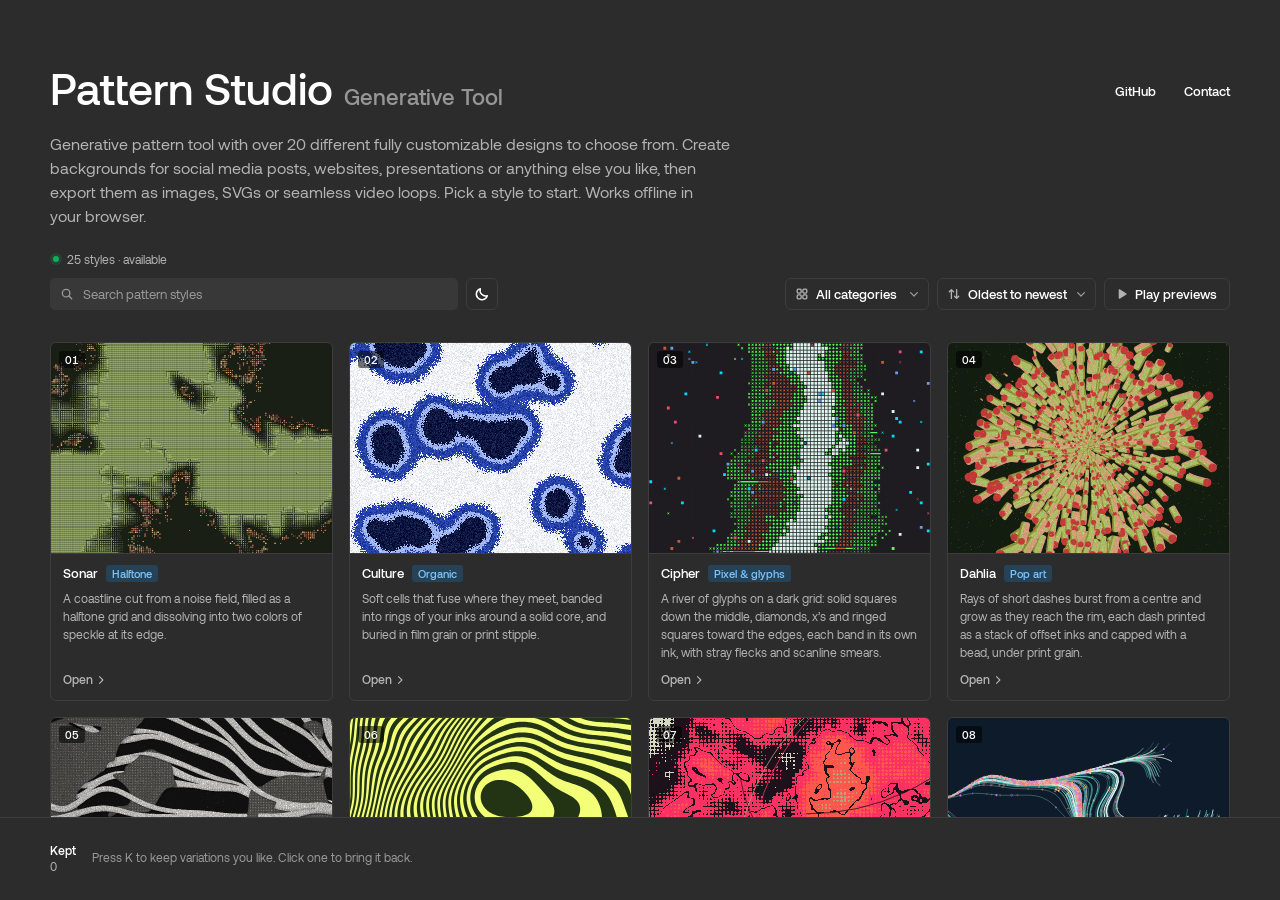
==== commit b0532b3d: "Add Coble and Brush Pattern Styles - Cobble: patterned pixel cobbles (Pixel & glyphs) - Brush: laye" ====
--- a/public/index.html
+++ b/public/index.html
@@ -12248,6 +12248,1191 @@
   });
 })();
 /* ==========================================================================
+   tools/cobble.js — Cobble: patterned pixel cobbles.
+
+   1. Pixels: the whole picture sits on a grid of square pixels (Pixels across
+      the frame; the rows follow the frame's shape), like pixel art.
+   2. Cells: a jittered seed in every Cell size square; every pixel belongs to
+      its nearest seed. Gap opens a lane of ground between neighbours and
+      Corners cuts back their corners (where three cells meet), so the cells
+      read as rounded cobbles.
+   3. Cluster: a lumpy mass around the middle of the frame: a smooth noise field
+      (Shape: one round mass or many lobes) less a falloff from the centre.
+      Coverage is the share of the frame it covers, exactly (100 %: all of it).
+      A cell joins when its seed is inside; Fray lets the field cut the cells
+      along the edge, so they break into ragged bits and stray fragments.
+   4. Colors: the ground, then two families of inks (the first half of the inks
+      and the second half), each from the cluster's middle to its edge. A
+      second noise field gives every cell its family (Mix: the second one's
+      share). Depth: cells deepen toward the middle of the cluster and pale
+      toward its edge (0: shades at random); some of the outermost keep only
+      their pattern, on the ground.
+   5. Patterns: every cell is patterned in a neighbouring shade of its family:
+      stripes across, upright or slanted, grids, checks, dots, pluses, crosses,
+      squares, diamonds, rings, spirals, zigzags, steps and bricks. Patterns
+      sets how many kinds a variation uses, Plain cells keeps some solid and
+      Pattern scale sets their size.
+   6. Animation: the cluster's field and the families' field drift round a
+      small circle in noise space while every seed circles its own home, so the
+      cluster breathes and the cells shift and reshape; the patterns scroll,
+      ripple and turn a whole number of times. Seamless; Amount 0 holds
+      everything still.
+   ========================================================================== */
+(() => {
+  const { hash } = PL.rng;
+
+  // Ground, then two families of inks, each from the cluster's middle to its edge (the first half of the
+  // inks is one family, the second half the other). The default look uses Ember (defaults.palette).
+  const PALETTES = [
+    { name: 'Tide', colors: ['#EAEAE4', '#111C6E', '#2442E4', '#8C9BEA', '#C9D3FB', '#073824', '#23895A', '#93D6B4', '#D3EEE2'] },
+    { name: 'Ember', colors: ['#F4F0E9', '#4A1208', '#D8431D', '#F09A6E', '#F7D4BE', '#3B2A05', '#C8890F', '#EBC86A', '#F6E7BE'] },
+    { name: 'Orchid', colors: ['#F2EFF4', '#34105A', '#8340F2', '#BE9BF5', '#E5D9FB', '#5A0E37', '#D2337C', '#EE9CC3', '#F9DDEA'] },
+    { name: 'Lagoon', colors: ['#EDF3F2', '#073A4B', '#1188B0', '#76C4DE', '#CDEAF3', '#0A3C2D', '#07A57B', '#82D7BF', '#D4F1E8'] },
+    { name: 'Rust', colors: ['#F3F0EA', '#3B1B0F', '#A6461F', '#D8966D', '#F0D7C4', '#1D293A', '#3D5B85', '#93A9CA', '#D8E2EF'] },
+    { name: 'Moss', colors: ['#F1F0E8', '#26330E', '#5E7F1E', '#A9C46A', '#DDE8BE', '#3A2A12', '#8A6A2E', '#C9AE76', '#EBDFC4'] },
+    { name: 'Sorbet', colors: ['#FBF6EE', '#7A1E3A', '#F05A7E', '#F7A8BC', '#FCDDE5', '#7A4A0A', '#F2A33A', '#F8CF8A', '#FDEBCB'] },
+    { name: 'Night', colors: ['#14161C', '#DCE3FF', '#7C93FF', '#3A4DB0', '#242C5C', '#D9F5E6', '#5CD69D', '#1F8A5A', '#173B2C'] },
+    { name: 'Blue', colors: ['#EAEAE4', '#111C6E', '#2442E4', '#8C9BEA', '#C9D3FB'] },
+    { name: 'Mono', colors: ['#EEEEEB', '#161616', '#555555', '#A2A2A2', '#D6D6D3'] },
+  ];
+
+  /* ---- color roles -------------------------------------------------------------------- */
+  // The inks split into two families once there are four or more (the first one takes the odd ink).
+  const split = (m) => (m >= 4 ? [Math.ceil(m / 2), Math.floor(m / 2)] : [m, 0]);
+  function roles(n) {
+    const [a, b] = split(n - 1);
+    return ['Ground', ...Array.from({ length: a }, (_, i) => (b ? 'A' : 'Ink ') + (i + 1)), ...Array.from({ length: b }, (_, i) => 'B' + (i + 1))];
+  }
+  const spec = (n) => ({ ramp: Math.max(1, n - 1), accents: 0 });
+  const isLight = (hex) => PL.color.luminance(hex) > 0.35;
+
+  // A family: from the middle (deep on a light ground, bright on a dark one) to the edge (near the ground).
+  function family(T, hue, light, rng) {
+    const C = PL.color;
+    const out = [];
+    for (let i = 0; i < T; i++) {
+      const f = T === 1 ? 0 : i / (T - 1);
+      const L = light ? 0.27 + f * 0.62 : 0.9 - f * 0.62;
+      const ch = (light ? 0.17 - f * 0.11 : 0.12 - f * 0.05) + rng.float(-0.015, 0.015);
+      out.push(C.lch(Math.min(0.97, L + rng.float(-0.025, 0.025)), Math.max(0.02, ch), hue + rng.float(-8, 8)));
+    }
+    return out;
+  }
+  // "New colors": a pale ground (now and then a deep one) and two families in hues far apart.
+  function generate(n, rng) {
+    const C = PL.color;
+    const dark = rng.chance(0.12);
+    const ha = rng.float(0, 360), hb = ha + rng.sign() * rng.float(95, 165);
+    const ground = dark ? C.lch(rng.float(0.15, 0.2), rng.float(0.01, 0.03), ha) : C.lch(rng.float(0.93, 0.96), rng.float(0.004, 0.015), ha + 40);
+    const [a, b] = split(n - 1);
+    return [ground, ...family(a, ha, !dark, rng), ...(b ? family(b, hb, !dark, rng) : [])];
+  }
+
+  // + adds a shade to the smaller family (the first one when they're even; at four inks the second family
+  // starts from the last one), on its ramp from its middle shade out to the ground: the new shade goes where
+  // it stands furthest from every color there is (most often halfway across the widest step), so every
+  // shade stays distinct and visible and the colors already there keep their order.
+  function add(colors) {
+    const C = PL.color;
+    const c = colors.slice();
+    const m = c.length - 1;
+    const [a, b] = split(m);
+    const from = m === 3 ? 3 : m < 3 || a === b ? 1 : 1 + a, T = m === 3 ? 1 : m < 3 ? m : a === b ? a : b;
+    const labs = c.map((h) => C.hexToOklab(h));
+    const far = (h) => { const p = C.hexToOklab(h); return Math.min(...labs.map((q) => Math.hypot(p[0] - q[0], p[1] - q[1], p[2] - q[2]))); };
+    let best = null, score = -1;
+    for (let i = from; i < from + T; i++) {
+      const next = i + 1 < from + T ? c[i + 1] : c[0]; // the next shade, or the ground after the last
+      for (const t of [0.5, 0.33, 0.67]) {
+        const h = C.mix(c[i], next, t), s = far(h);
+        if (s > score + 1e-9) { score = s; best = [i + 1, h]; }
+      }
+    }
+    c.splice(best[0], 0, best[1]);
+    return c;
+  }
+
+  function fit(colors, n) {
+    let c = (colors || []).map(PL.color.normHex).filter(Boolean);
+    if (!c.length) c = PALETTES[0].colors.slice();
+    if (c.length === 1) c.push(PL.color.mix(c[0], isLight(c[0]) ? '#000000' : '#FFFFFF', 0.85));
+    if (c.length >= n) return c.slice(0, n);
+    while (c.length < n) c = add(c);
+    return c;
+  }
+
+  const S = (section, key, label, min, max, def, extra = {}) => ({ section, key, label, type: 'range', min, max, def, step: 1, ...extra });
+  const PARAMS = [
+    S('Cluster', 'coverage', 'Coverage', 5, 100, 91, { unit: '%', rand: [40, 95], hint: 'How much of the frame the cluster covers (100 %: all of it, no empty ground around it)' }),
+    S('Cluster', 'shape', 'Shape', 0, 100, 48, { unit: '%', rand: [20, 75], hint: "The cluster's outline: one round mass (0) or many lobes and bays (100)" }),
+    S('Cluster', 'fray', 'Fray', 0, 100, 25, { unit: '%', rand: [15, 60], hint: "How ragged the cluster's edge is: cells cut short and stray bits around it" }),
+    S('Cells', 'cell', 'Cell size', 6, 30, 15, { rand: [10, 17], hint: 'How big the cells are, in pixels' }),
+    S('Cells', 'gap', 'Gap', 0, 100, 48, { unit: '%', rand: [30, 62], hint: 'Space between the cells' }),
+    S('Cells', 'corners', 'Corners', 0, 100, 41, { unit: '%', rand: [25, 65], hint: "How far the cells' corners are cut back" }),
+    S('Cells', 'pixels', 'Pixels', 60, 260, 140, { step: 2, rand: [130, 200], hint: 'Pixels across the frame: the grain of the whole picture' }),
+    S('Fill', 'kinds', 'Patterns', 1, 16, 16, { rand: [10, 16], hint: 'How many kinds of pattern the cells use' }),
+    S('Fill', 'psize', 'Pattern scale', 0, 100, 40, { unit: '%', rand: [18, 55], hint: 'Size of the stripes, checks, dots and rings' }),
+    S('Fill', 'plain', 'Plain cells', 0, 100, 39, { unit: '%', rand: [4, 42], hint: 'Share of the cells with no pattern' }),
+    S('Fill', 'depth', 'Depth', 0, 100, 75, { unit: '%', rand: [55, 92], hint: 'How much the cells deepen toward the middle of the cluster (0: shades at random)' }),
+    S('Fill', 'mix', 'Mix', 0, 100, 50, { unit: '%', rand: [30, 70], hint: 'Share of the second color family (four or more inks)' }),
+  ];
+
+  // Constants. Field lengths in frame widths; cell lengths in pixels unless noted.
+  const K = {
+    shapeF: [1.3, 3.8],   // the cluster's field: noise frequency at Shape 0 -> 100 (log scale)
+    oct: 3, gain: 0.5,    // ... fractal octaves and their fall-off
+    fall: 2.4,            // the pull toward the middle: this x r^2 (r: 0 at the centre, 1 at a corner)
+    calib: 44,            // Coverage is measured on a grid this many samples across the frame
+    jitter: 0.42,         // seeds: up to this far from their square's centre (cell sizes)
+    wobble: 0.17,         // animation: every seed circles this far (cell sizes) x Amount
+    drift: 0.24,          // animation: the fields' view circles this far (noise units) x Amount
+    gap: 2.7,             // Gap 100 %: lanes this wide
+    corner: 0.22,         // Corners 100 %: corners cut back this far (cell sizes)
+    fray: 0.8,            // Fray 100 %: a pixel's own field counts this much (its cell's, the rest) ...
+    frayN: 0.09,          // ... plus this much fine noise, for stray bits
+    frayF: 9,             // ... at this frequency
+    period: [2, 6.5],     // Pattern size 0 -> 100: the patterns' period
+    hueF: 1.7,            // the families' field: noise frequency
+    shadeF: 2.6,          // a shade field mixed into the depth (so a full frame still has every shade)
+    shadeW: 0.3,          // ... this much of it
+    hollow: 0.35,         // the outermost cells: this share keep only their pattern, on the ground
+    turns: 2,             // the patterns move this many periods round the loop at Amount 1 (whole numbers)
+  };
+  const KINDS = ['across', 'upright', 'slant', 'slant back', 'grid', 'checks', 'dots', 'pluses', 'crosses', 'squares', 'diamonds', 'rings', 'spiral', 'zigzag', 'steps', 'bricks'];
+
+  const lerp = (a, b, t) => a + (b - a) * t;
+  const loglerp = (a, b, t) => Math.exp(lerp(Math.log(a), Math.log(b), t));
+  const clamp01 = (x) => (x < 0 ? 0 : x > 1 ? 1 : x);
+  const mod = (a, m) => ((a % m) + m) % m;
+  // Normal CDF (a logistic fit): turns noise into an even share
+  const Phi = (z) => 1 / (1 + Math.exp(-1.7017 * z - 0.0794 * z * z * z));
+
+  /* ---- the patterns: true where pixel (x, y) (whole pixels from the cell's centre) takes the
+     pattern's ink. P: period; w: line width; o: how far the pattern has moved (whole pixels); a: turns. */
+  function inPattern(k, x, y, P, w, o, a) {
+    switch (k) {
+      case 0: return mod(y + o, P) < w;                                         // stripes across
+      case 1: return mod(x + o, P) < w;                                         // upright
+      case 2: return mod(x + y + o, P) < w;                                     // slant
+      case 3: return mod(x - y + o, P) < w;                                     // slant back
+      case 4: return mod(x + o, P) === 0 || mod(y + o, P) === 0;                // grid
+      case 5: { const q = Math.max(1, P >> 1); return ((Math.floor((x + o) / q) + Math.floor(y / q)) & 1) === 1; } // checks
+      case 6: return mod(x + o, P) < w && mod(y + o, P) < w;                    // dots
+      case 7: { const u = mod(x + o, P), v = mod(y + o, P), c = P >> 1; return (u === c && Math.abs(v - c) <= 1) || (v === c && Math.abs(u - c) <= 1); } // pluses
+      case 8: { const u = mod(x + o, P) - (P >> 1), v = mod(y + o, P) - (P >> 1); return Math.abs(u) === Math.abs(v) && Math.abs(u) <= 1; } // crosses
+      case 9: return mod(Math.max(Math.abs(x), Math.abs(y)) - o, P) < w;        // squares (rippling out)
+      case 10: return mod(Math.abs(x) + Math.abs(y) - o, P) < w;               // diamonds
+      case 11: return mod(Math.round(Math.hypot(x, y)) - o, P) < w;            // rings
+      case 12: { const r = Math.hypot(x, y), t = Math.atan2(y, x) / (2 * Math.PI) + a; return mod(Math.round(r + t * P), P) < w; } // spiral
+      case 13: { const z = Math.abs(mod(x + o, 2 * P) - P); return mod(y + z, P) < w; } // zigzag
+      case 14: return mod(x + o, P) > mod(y, P);                                // steps
+      default: { const row = Math.floor(y / P); return mod(y, P) === 0 || mod(x + o + (row & 1) * P, 2 * P) === 0; } // bricks
+    }
+  }
+  const NEEDS3 = new Set([4, 7, 8, 14, 15]); // these want a period of 3 or more
+  // how far a pattern moves before it looks the same again (checks, zigzags and bricks repeat over more)
+  const repeat = (k, P) => (k === 5 ? 2 * Math.max(1, P >> 1) : k === 13 || k === 15 ? 2 * P : P);
+
+  /* ---- per-variation settings (each from its own hash: changing one setting never
+     reshuffles the others) ------------------------------------------------------------- */
+  function setup(seed, p) {
+    const u = (k) => hash(seed, 0xc0bb, k, 7);
+    // the kinds of pattern in play: a shuffle of their own for every variation; Patterns takes the first ones
+    const order = KINDS.map((_, i) => i);
+    for (let i = order.length - 1; i > 0; i--) {
+      const j = Math.floor(u(100 + i) * (i + 1));
+      const t = order[i]; order[i] = order[j]; order[j] = t;
+    }
+    return {
+      order,
+      F: loglerp(K.shapeF[0], K.shapeF[1], clamp01(p.shape / 100)),
+      // the noise views: a far-off corner of noise space for every variation
+      fx: u(1) * 200 - 100, fy: u(2) * 200 - 100, hx: u(3) * 200 - 100, hy: u(4) * 200 - 100,
+      sx: u(5) * 200 - 100, sy: u(6) * 200 - 100, z: u(7) * 7, w: u(8) * 7,
+    };
+  }
+
+  // The color index (0: ground) of every pixel at time t: the frame's pixels, or (General's Rotation
+  // and Size) every pixel of the grid running on past the frame that region R reaches.
+  function pixels(W, H, seed, p, n, t, amount, aspect, R) {
+    const cols = Math.max(16, Math.round(p.pixels));
+    const rows = Math.max(1, aspect > 0 ? Math.floor(cols / aspect + 0.5 + 1e-6) : Math.round((cols * H) / W));
+    const pw = W / cols, ph = H / rows;
+    const c0 = R ? Math.floor(R.x0 / pw) : 0, c1 = R ? Math.ceil(R.x1 / pw) : cols;
+    const r0 = R ? Math.floor(R.y0 / ph) : 0, r1 = R ? Math.ceil(R.y1 / ph) : rows;
+    const nc = c1 - c0, nr = r1 - r0;
+    const P = setup(seed, p);
+    const NF = PL.noise.get((seed ^ 0x1b873593) >>> 0), NH = PL.noise.get((seed ^ 0x85ebca6b) >>> 0);
+    const am = Math.max(0, amount || 0);
+    const tt = ((t % 1) + 1) % 1, th = 2 * Math.PI * tt;
+    // the fields' view circles in noise space, starting where the still picture is
+    const rho = K.drift * am, dz = rho * (Math.cos(th) - 1), dw = rho * Math.sin(th);
+    const yc = rows / (2 * cols), diag2 = 0.25 + yc * yc;
+    // the cluster's field at (X, Y) (frame widths), without its level B
+    const field = (X, Y) => NF.fbm4(X * P.F + P.fx, Y * P.F + P.fy, P.z + dz, P.w + dw, K.oct, K.gain) - (K.fall * ((X - 0.5) * (X - 0.5) + (Y - yc) * (Y - yc))) / diag2;
+
+    // Coverage: the level that puts exactly that share of the frame inside (a grid of samples over the frame)
+    const cov = clamp01((p.coverage == null ? 50 : p.coverage) / 100);
+    const gx = K.calib, gy = Math.max(2, Math.round((K.calib * rows) / cols));
+    const samples = new Float64Array(gx * gy);
+    let top = -Infinity;
+    for (let j = 0; j < gy; j++) for (let i = 0; i < gx; i++) {
+      const v = field((i + 0.5) / gx, ((j + 0.5) / gy) * (rows / cols));
+      samples[j * gx + i] = v;
+      if (v > top) top = v;
+    }
+    const sorted = Array.from(samples).sort((a, b) => a - b);
+    const B = cov >= 0.999 ? -sorted[0] + 0.25 : -sorted[Math.min(sorted.length - 1, Math.max(0, Math.round((1 - cov) * sorted.length)))];
+    const deep = Math.max(1e-3, top + B); // the field's highest point above the edge
+
+    // Cells: a seed in every S x S square (pixels), circling its home in the animation
+    const Sz = Math.max(4, Math.round(p.cell));
+    const a0 = Math.floor(c0 / Sz) - 2, a1 = Math.floor((c1 - 1) / Sz) + 2, b0 = Math.floor(r0 / Sz) - 2, b1 = Math.floor((r1 - 1) / Sz) + 2;
+    const na = a1 - a0 + 1, nb = b1 - b0 + 1;
+    const sxs = new Float64Array(na * nb), sys = new Float64Array(na * nb);
+    const wob = K.wobble * am * Sz;
+    for (let b = b0; b <= b1; b++) for (let a = a0; a <= a1; a++) {
+      const k = (b - b0) * na + (a - a0);
+      const ph = 2 * Math.PI * hash(seed, a, b, 0xc31);
+      sxs[k] = (a + 0.5 + (2 * hash(seed, a, b, 0xc11) - 1) * K.jitter) * Sz + wob * (Math.cos(th + ph) - Math.cos(ph));
+      sys[k] = (b + 0.5 + (2 * hash(seed, a, b, 0xc21) - 1) * K.jitter) * Sz + wob * (Math.sin(th + ph) - Math.sin(ph));
+    }
+    // per cell (lazily): its level in the cluster, family, shades and pattern
+    const m = Math.max(1, n - 1), [fa, fb] = split(m);
+    const mixShare = clamp01(p.mix / 100), depthW = clamp01(p.depth / 100), plain = clamp01(p.plain / 100);
+    const kinds = Math.max(1, Math.min(KINDS.length, Math.round(p.kinds)));
+    const P0 = lerp(K.period[0], K.period[1], clamp01(p.psize / 100));
+    const turns = Math.round(K.turns * am);
+    const cellLevel = new Float64Array(na * nb).fill(NaN);
+    const cellBase = new Int16Array(na * nb).fill(-1), cellInk = new Int16Array(na * nb), cellKind = new Int8Array(na * nb), cellP = new Int8Array(na * nb), cellW = new Int8Array(na * nb), cellO = new Int16Array(na * nb);
+    const cellA = new Float64Array(na * nb);
+    let shown = 0;
+    const cell = (k, a, b) => {
+      if (!Number.isNaN(cellLevel[k])) return;
+      const X = (sxs[k] / cols), Y = (sys[k] / cols);
+      const lv = field(X, Y) + B;
+      cellLevel[k] = lv;
+      // family: the second one where the families' field is low enough
+      const hv = Phi(NH.fbm4(X * K.hueF + P.hx, Y * K.hueF + P.hy, P.z + dz, P.w + dw, 2, 0.5) / 0.22);
+      const second = fb > 0 && hv < mixShare;
+      const T = second ? fb : fa, first = second ? 1 + fa : 1;
+      // shade: deeper toward the middle (with a shade field of its own), or at random (Depth 0)
+      const sv = Phi(NH.noise4(X * K.shadeF + P.sx, Y * K.shadeF + P.sy, P.z + 5.1 + dz, P.w + dw) / 0.3);
+      const dv = depthW * ((1 - K.shadeW) * clamp01(lv / deep) + K.shadeW * sv) + (1 - depthW) * hash(seed, a, b, 0xc41);
+      const tier = Math.max(0, Math.min(T - 1, Math.floor((1 - dv) * T + (hash(seed, a, b, 0xc51) - 0.5) * 0.7)));
+      let base = first + tier, ink;
+      if (T === 1) ink = 0;
+      else if (tier === 0) ink = first + 1;
+      else ink = first + Math.max(0, tier - 1 - (tier === T - 1 && T >= 4 && hash(seed, a, b, 0xc61) < 0.5 ? 1 : 0));
+      // the outermost cells: some keep only their pattern, on the ground
+      if (T >= 3 && tier === T - 1 && hash(seed, a, b, 0xc71) < K.hollow) base = 0;
+      cellBase[k] = base;
+      cellInk[k] = ink;
+      // pattern: a kind among the variation's first ones, or plain
+      const solid = base !== 0 && hash(seed, a, b, 0xc81) < plain;
+      let kind = solid ? -1 : P.order[Math.floor(hash(seed, a, b, 0xc91) * kinds)];
+      let per = Math.max(2, Math.round(P0 + (hash(seed, a, b, 0xca1) - 0.5) * 2.2));
+      if (kind >= 0 && NEEDS3.has(kind)) per = Math.max(3, per);
+      cellKind[k] = kind;
+      cellP[k] = per;
+      cellW[k] = Math.max(1, Math.round(per * (hash(seed, a, b, 0xcb1) < 0.5 ? 0.34 : 0.5)));
+      // movement: a whole number of periods round the loop, one way or the other (some hold still); every
+      // cell steps on its own beat, so the patterns never all jump on the same frame
+      const dir = hash(seed, a, b, 0xcc1) < 0.5 ? -1 : 1, moves = hash(seed, a, b, 0xcd1) < 0.7 ? 1 : 0;
+      const steps = turns * repeat(kind, per) * moves, beat = hash(seed, a, b, 0xce1);
+      cellO[k] = kind >= 0 ? (Math.floor((tt + beat) * steps) - Math.floor(beat * steps)) * dir : 0;
+      cellA[k] = tt * turns * moves * dir; // the spiral's turns
+    };
+
+    // pixels
+    const out = new Uint8Array(nc * nr);
+    const gap = K.gap * clamp01(p.gap / 100), cut = gap + K.corner * clamp01(p.corners / 100) * Sz;
+    const fray = clamp01(p.fray / 100), fw = K.fray * fray, fn = K.frayN * fray;
+    const margin = 0.35; // only cells this near the edge look at the field pixel by pixel
+    for (let r = r0; r < r1; r++) {
+      const y = r + 0.5, bq = Math.floor(y / Sz);
+      for (let c = c0; c < c1; c++) {
+        const x = c + 0.5, aq = Math.floor(x / Sz);
+        // the three nearest seeds
+        let d1 = Infinity, d2 = Infinity, d3 = Infinity, k1 = -1, A1 = 0, B1 = 0;
+        for (let b = bq - 2; b <= bq + 2; b++) {
+          const row = (b - b0) * na;
+          for (let a = aq - 2; a <= aq + 2; a++) {
+            const k = row + (a - a0);
+            const ddx = x - sxs[k], ddy = y - sys[k], d = ddx * ddx + ddy * ddy;
+            if (d < d1) { d3 = d2; d2 = d1; d1 = d; k1 = k; A1 = a; B1 = b; } else if (d < d2) { d3 = d2; d2 = d; } else if (d < d3) d3 = d;
+          }
+        }
+        d1 = Math.sqrt(d1); d2 = Math.sqrt(d2); d3 = Math.sqrt(d3);
+        if (d2 - d1 < gap || d3 - d1 < cut) continue; // the lanes and the cut corners
+        cell(k1, A1, B1);
+        let lv = cellLevel[k1];
+        if (fray > 0 && Math.abs(lv) < margin) { // near the edge: the field cuts the cell
+          const X = x / cols, Y = y / cols;
+          lv = (1 - fw) * lv + fw * (field(X, Y) + B) + fn * NH.noise4(X * K.frayF * P.F + 31.7, Y * K.frayF * P.F - 12.9, P.z + dz, P.w + dw);
+        }
+        if (!(lv > 0)) continue;
+        const kind = cellKind[k1];
+        const ix = Math.floor(x - sxs[k1]), iy = Math.floor(y - sys[k1]);
+        const on = kind >= 0 && inPattern(kind, ix, iy, cellP[k1], cellW[k1], cellO[k1], cellA[k1]);
+        const ci = on ? cellInk[k1] : cellBase[k1];
+        if (ci > 0) out[(r - r0) * nc + (c - c0)] = ci;
+      }
+    }
+    for (let k = 0; k < na * nb; k++) if (cellLevel[k] > 0) shown++;
+    return { cols, rows, out, c0, c1, r0, r1, shown, P };
+  }
+
+  /* ---- build ------------------------------------------------------------------------ */
+  function build({ W, H, aspect, seed, p, colors, t = 0, anim, region }) {
+    const n = colors.length;
+    const { cols, rows, out, c0, c1, r0, r1, shown } = pixels(W, H, seed, p, n, t, anim ? anim.amount : 0, aspect, region);
+    const nc = c1 - c0;
+    const scene = new PL.Scene(W, H, colors[0], 0);
+    const names = roles(n);
+    const layers = [];
+    const layerFor = (ci) => layers[ci] || (layers[ci] = scene.layer('ink-' + ci, colors[ci], names[ci], ci));
+    // pixels snap to the output's whole pixels: zs of them to a frame pixel (zoomed in by General's Size, more)
+    const zs = region && region.z > 1 ? region.z : 1;
+    const X = (c) => Math.round(((c * W) / cols) * zs) / zs, Y = (r) => Math.round(((r * H) / rows) * zs) / zs;
+    for (let y = r0; y < r1; y++) {
+      const y0 = Y(y), y1 = Y(y + 1), row = (y - r0) * nc - c0;
+      let x = c0;
+      while (x < c1) {
+        const ci = out[row + x];
+        let e = x + 1;
+        while (e < c1 && out[row + e] === ci) e++;
+        if (ci > 0) PL.Scene.rect(layerFor(ci), X(x), y0, X(e) - X(x), y1 - y0);
+        x = e;
+      }
+    }
+    scene.layers = scene.layers.filter((L) => L.r.length).sort((a, b) => a.ci - b.ci);
+    scene.status = `${cols} × ${rows} pixels · ${shown} cells`;
+    return scene;
+  }
+
+  PL.tools.register({
+    id: 'cobble',
+    name: 'Cobble',
+    kind: 'Pixel & glyphs',
+    tagline: 'Patterned pixel cobbles',
+    about: 'A lumpy cluster of rounded pixel cells, each filled with a pattern of its own (stripes, grids, checks, dots, rings, spirals, bricks …) in two families of color that deepen toward the middle. Coverage sets how much of the frame it fills. In the animation the cluster breathes and the patterns move.',
+    inks: {
+      min: 3, max: 12, roles, fit, spec, add, generate,
+      span: () => 2, // Invert swaps the ground and the first ink
+      rotateFrom: 1, // Rotate keeps the ground
+      hint: 'Ground first, then the inks: with four or more, the first half is one family and the second half another (A and B), each from the middle of the cluster (1) to its edge. Every cell is filled with its shade and patterned with a neighbouring one.',
+    },
+    palettes: PALETTES,
+    params: PARAMS,
+    animLabel: 'Amount',
+    animHint: 'How much the cluster breathes, the cells shift and the patterns move (0: still)',
+    defaults: {
+      palette: 'Ember', // the preset the style opens on (its card's colors)
+      anim: { amount: 0.6, fps: 12, frames: 72 },
+      fx: {},
+    },
+    build,
+    zoom: true, // draws any region of its world (General's Rotation and Size)
+    _K: K,
+    _pixels: pixels,
+    _setup: setup,
+    _kinds: KINDS,
+  });
+})();
+/* ==========================================================================
+   tools/brush.js — Brush: layered brush strokes (pixel texture: PNG, video).
+
+   1. Layers: the frame is painted in layers from the back to the front, one
+      paint each, like a landscape: the first covers everything above the
+      first edge, each later one everything below its own edge, over the
+      layers behind it. The main layer takes Horizon of the frame's height
+      and the others share out the rest (the front one, when it isn't the
+      main one, a little more); Weight picks the main layer: the top one at
+      100 %, then down through the layers to the bottom one at 0 % (in
+      between, the edges slide from one layout to the next). Tilt slopes
+      the edges and Hills makes them rise and fall, each its own way.
+   2. Ground coat: each layer starts with a flat coat of its paint.
+   3. Strokes: over it, brush strokes on a loose grid that runs at Angle
+      (0°: lying flat, 90°: upright, leaning right in between), each layer
+      and each stroke a little off it (Spread; in the first layer they
+      cross more freely), Brush size wide and Length long, laid in a
+      shuffled order. Each stroke carries a little of another paint (the
+      canvas's or a neighbouring layer's) and each of its bristles is a
+      shade lighter or darker, so the strokes show; the bristles touch down
+      and lift off at their own points, so the ends are ragged.
+   4. Fringe: along each layer's top edge, flicks of its paint rise into the
+      layer behind it in clumps, leaning with its strokes and tapering to a
+      point, like grass against the sky.
+   5. Mix: in soft patches, drier strokes in the paints of the neighbouring
+      layers are laid into each layer (fewer in the first one), and the
+      flicks there take them too; Mix also sets how much other paint each
+      stroke carries.
+   6. Paint: Dry brush makes the bristles carry less paint, unevenly, so the
+      strokes streak and break up toward their ends and what is beneath
+      shows through. Texture leaves the canvas's tooth bare in fine specks,
+      in loose clumps, the same specks through every layer, so the canvas
+      (the first color) shows through everywhere.
+   7. Animation (Wind): gusts run across the frame from left to right: the
+      flicks bend downwind and back round their roots, their tips curling
+      over, and the strokes sway round their middles and drift sideways,
+      twice a loop; the first layer's strokes drift slowly like clouds and
+      the edges roll up and down, once a loop. The near layers move more
+      than the far ones, and the canvas stays put. Every movement is
+      measured from the still picture, so frame 1 is the still picture at
+      any Wind. 120 frames at 30 a second; seamless; Wind 0 holds still.
+      Each frame only works out the wind and lays down strokes painted once
+      (sprites), so the animation plays smoothly.
+   Sizes go with the frame's area and edges with its height, so another
+   frame shape keeps the same painting.
+   ========================================================================== */
+(() => {
+  const { hash } = PL.rng;
+  const clamp = (v, a, b) => (v < a ? a : v > b ? b : v);
+  const clamp01 = (v) => (v < 0 ? 0 : v > 1 ? 1 : v);
+  const lerp = (a, b, t) => a + (b - a) * t;
+  const sstep = (e0, e1, x) => {
+    let t = (x - e0) / (e1 - e0);
+    t = t < 0 ? 0 : t > 1 ? 1 : t;
+    return t * t * (3 - 2 * t);
+  };
+
+  // The canvas, then a paint for each layer from the back (the top of the frame) to the front.
+  const PALETTES = [
+    { name: 'Meadow', colors: ['#F7F2E7', '#1F6CEA', '#F3A08A', '#86B33F', '#1E6A2C', '#EDB862'] },
+    { name: 'Hillside', colors: ['#FAF4E9', '#1C8FEC', '#F6A43A', '#6E8B24', '#F3A675', '#1B2616'] },
+    { name: 'Pasture', colors: ['#F4F0DD', '#A8CBEA', '#A8C24F', '#E2AC48', '#6E9A34', '#2F5118'] },
+    { name: 'Harvest', colors: ['#FBF2DC', '#38A6EF', '#F8D58C', '#F38A57', '#C49A1A', '#7A8B35'] },
+    { name: 'Coast', colors: ['#F1ECE2', '#F38A60', '#4CD6CE', '#26221D', '#E9A955', '#8E8379'] },
+    { name: 'Lavender', colors: ['#F6F1F4', '#8A97E8', '#D59BD8', '#F2B8C6', '#7FA66F', '#3E5A3B'] },
+    { name: 'Tide', colors: ['#F2F3EE', '#A5D5E8', '#2D7EA2', '#F3E2C2', '#E27D5F', '#3D405B'] },
+    { name: 'Autumn', colors: ['#F7EFE2', '#EAB54D', '#D24A5C', '#9C2B16', '#53A3A8', '#2F2C30'] },
+    { name: 'Dusk', colors: ['#1C1A2B', '#F08A5D', '#F6C35B', '#B83B5E', '#6A2C70', '#2E8A8A'] },
+    { name: 'Mono', colors: ['#F3F2EE', '#BEBEBA', '#8E8E8A', '#D9D9D5', '#5F5F5C', '#2F2F2D'] },
+  ];
+
+  /* ---- color roles -------------------------------------------------------------------- */
+  const roles = (n) => ['Canvas', ...Array.from({ length: n - 1 }, (_, i) => 'Layer ' + (i + 1))];
+  const spec = (n) => ({ ramp: 1, accents: Math.max(1, n - 1) });
+
+  // "New colors": a pale canvas (now and then a deep one), then mostly a landscape (a blue, teal or sunset
+  // sky over fields of greens, ochres, sands and earths), now and then paints that step round the color
+  // wheel; light and deep by turns, so neighbouring layers stand apart.
+  function generate(n, rng) {
+    const C = PL.color;
+    const dark = rng.chance(0.12), land = rng.chance(0.7);
+    const out = [dark ? C.lch(rng.float(0.17, 0.23), rng.float(0.01, 0.03), rng.float(0, 360)) : C.lch(rng.float(0.95, 0.975), rng.float(0.008, 0.02), rng.float(60, 95))];
+    let h = land ? rng.pick([rng.float(225, 260), rng.float(195, 220), rng.float(35, 60)]) : rng.float(0, 360), light = rng.chance(0.5);
+    for (let k = 0; k < n - 1; k++) {
+      const L = land && k === 0 ? rng.float(0.62, 0.8) : light ? rng.float(0.72, 0.86) : rng.float(0.42, 0.6); // (a landscape's sky is never deep)
+      if (land && k === 0) light = true;
+      out.push(C.lch(L, rng.float(0.09, 0.19) * (L > 0.8 ? 0.8 : 1), h));
+      h = land ? rng.pick([rng.float(105, 150), rng.float(70, 100), rng.float(45, 70), rng.float(20, 45)]) : h + rng.sign() * rng.float(55, 150);
+      light = !light;
+    }
+    return out;
+  }
+
+  // + adds a layer at the front, in a hue the paints don't have yet, light behind a deep one and deep behind a light one.
+  function add(colors) {
+    const C = PL.color;
+    const c = colors.slice();
+    const hues = c.slice(1).map((x) => C.hexToLch(x)[2]);
+    let best = 0, bd = -1;
+    for (let h = 0; h < 360; h += 10) {
+      const d = hues.length ? Math.min(...hues.map((x) => Math.abs((((h - x) % 360) + 540) % 360 - 180))) : 180;
+      if (d > bd) { bd = d; best = h; }
+    }
+    const last = c.length > 1 ? C.hexToLch(c[c.length - 1])[0] : 0.5;
+    c.push(C.lch(last > 0.66 ? 0.5 : 0.8, 0.13, best));
+    return c;
+  }
+
+  function fit(colors, n) {
+    let c = (colors || []).map(PL.color.normHex).filter(Boolean);
+    if (!c.length) c = PALETTES[0].colors.slice();
+    if (c.length === 1) c.push(PL.color.mix(c[0], PL.color.luminance(c[0]) > 0.35 ? '#000000' : '#FFFFFF', 0.7));
+    if (c.length >= n) return c.slice(0, n);
+    while (c.length < n) c = add(c);
+    return c;
+  }
+
+  /* ---- settings -------------------------------------------------------------------------- */
+  const S = (section, key, label, min, max, def, extra = {}) => ({ section, key, label, type: 'range', min, max, def, step: 1, ...extra });
+  const PARAMS = [
+    S('Layers', 'horizon', 'Horizon', 10, 85, 42, { unit: '%', rand: [25, 60], hint: 'How much of the frame the main layer takes (Weight picks which; at 100 % it is the top one)' }),
+    S('Layers', 'weight', 'Weight', 0, 100, 100, { unit: '%', rand: [0, 100], hint: 'Which layer is the main, widest one: the top one at 100 %, down through the layers to the bottom one at 0 %' }),
+    S('Layers', 'tilt', 'Tilt', -30, 30, 6, { unit: '°', rand: [-14, 14], hint: "How far the layers' edges slope (positive: down to the right)" }),
+    S('Layers', 'hills', 'Hills', 0, 100, 45, { unit: '%', rand: [15, 80], hint: "How much the layers' edges rise and fall" }),
+    S('Strokes', 'brush', 'Brush size', 10, 100, 40, { rand: [25, 65], hint: 'How wide the strokes are' }),
+    S('Strokes', 'length', 'Length', 150, 1000, 420, { unit: '%', rand: [250, 700], hint: "How long the strokes are, as a share of the brush's width" }),
+    S('Strokes', 'angle', 'Angle', -90, 90, 68, { unit: '°', rand: [-85, 85], hint: 'Which way the strokes run: 0° lying flat, 90° upright, leaning right in between (negative: leaning left)' }),
+    S('Strokes', 'spread', 'Spread', 0, 60, 16, { unit: '°', rand: [4, 34], hint: "How much the strokes' directions vary, from layer to layer and stroke to stroke" }),
+    S('Paint', 'dry', 'Dry brush', 0, 100, 55, { unit: '%', rand: [25, 85], hint: 'How dry the brush is: streaky strokes that break up toward their ends, so what is beneath shows through' }),
+    S('Paint', 'texture', 'Texture', 0, 100, 45, { unit: '%', rand: [20, 70], hint: 'How much of the canvas shows through the paint in fine specks' }),
+    S('Paint', 'fringe', 'Fringe', 0, 100, 50, { unit: '%', rand: [20, 85], hint: "How far the grassy flicks along each layer's top edge reach up" }),
+    S('Paint', 'mix', 'Mix', 0, 100, 35, { unit: '%', rand: [10, 60], hint: "How much the paints mix: patches of the neighbouring layers' paints in each layer, and a little of another paint in every stroke" }),
+  ];
+
+  // Constants. Sizes in px at a 1080 x 1080 frame (they go with the frame's area); edges in frame heights.
+  const K = {
+    brush: [7, 64],        // stroke width at Brush size 10 -> 100
+    stepL: 0.8,            // the strokes' grid: this far apart along them (x their length) ...
+    stepW: 1.0,            // ... and across (x their width)
+    jitter: 0.42,          // each stroke up to this far (grid cells) from its place
+    reach: 0.3,            // strokes reach this far below their layer (x their half height), under the next one
+    lenVar: [0.7, 1.3],    // each stroke's length (x Length) ...
+    widVar: [0.78, 1.22],  // ... and width (x Brush size)
+    turn: 0.55,            // each stroke turns up to this share of Spread off its layer's angle ...
+    skyTurn: 2.4,          // ... this many times as far in the first layer (scumbled across)
+    bend: 0.05,            // strokes bow up to this far sideways (x their length)
+    layerH: [0.6, 0.9],    // the layers after the first share out the rest of the frame by these weights ...
+    front: 1.35,           // ... the front one this much more
+    tiltVar: 6,            // each edge up to this many degrees off Tilt
+    hillAmp: 0.075,        // Hills 100 %: the edges rise and fall about this far (x the frame's height)
+    hillL: 0.55,           // ... over hills about this wide (x the frame's size)
+    clipIn: 0.12,          // a layer's paint stops this far (x Brush size) below its top edge (the flicks go on up) ...
+    edgeRag: 0.16,         // ... give or take this much (x Brush size), in small bumps
+    tone: [0.07, 0.3],     // each stroke has up to this much of another paint mixed in (Mix 0 -> 100 %)
+    NB: 24,                // bristles across a stroke
+    bristleDry: 0.9,       // Dry 100 %: a bristle carries down to 1 - this much paint ...
+    bristlePow: 1.0,       // ... (evenly spread)
+    side: 0.35,            // the bristles at a stroke's sides carry this much less and lift off sooner
+    bristleTone: 0.07,     // each bristle's paint a little lighter or darker (up to this share)
+    patchDry: 0.3,         // patch strokes are this much drier
+    end0: 0.06,            // bristles lift off up to this share before a stroke's end ...
+    endDry: 0.3,           // ... plus this much at Dry 100 %
+    start0: 0.05,          // and touch down up to this share after its start
+    runOut: 0.5,           // Dry 100 %: the paint left by a stroke's end
+    along: 0.55,           // Dry 100 %: how unevenly a bristle lays its paint along the stroke
+    breaks: 3.2,           // ... about this many breaks along a stroke (x its length / width / 4)
+    pThr: 0.42, pSoft: 0.12, // paint shows where it is above this level (soft over this much)
+    tooth: 1.5,            // the canvas's tooth: specks about this size ...
+    clump: 0.9,            // ... gathered in loose clumps (0: even) ...
+    clumpL: 0.12,          // ... about this big (x the frame's size)
+    tex: 0.1,              // Texture 100 %: this share of the canvas stays bare
+    texSoft: 0.05,         // the specks' soft edge (more when a pixel covers several specks) ...
+    texPow: 1.5,           // ... where the layers' paints, one over another, all but cover a partly bare speck
+    flickStep: 0.2,        // flicks this far apart along an edge (x Brush size)
+    flickLen: [0.35, 3.2], // flick length (x Brush size x Fringe), most of them short ...
+    flickClump: 3.5,       // ... in clumps about this wide (x Brush size)
+    flickWid: [0.08, 0.3], // flick width (x Brush size)
+    flickDepth: [0.05, 0.45], // flicks start this far below the edge (x Brush size)
+    flickLean: 0.55,       // flicks lean this share of the way to their layer's angle
+    mixL: 0.22,            // Mix patches: about this size (x the frame's size)
+    mixThr: [0.7, -0.2],   // ... strokes go in where the patch noise is above this (Mix 0 -> 100 %)
+    accent: [0.8, 0.6, 1.15], // patch strokes: this long and wide (x the layer's), this much further apart ...
+    patchSoft: 0.35,       // ... thinning out at the patches' edges
+    sway: 0.22,            // Wind 1: strokes sway this far either way (radians) ...
+    drift: 0.5,            // ... and drift this far sideways (x Brush size) ...
+    skySway: 0.1,          // ... the first layer's this far ...
+    skyDrift: 1.2,         // ... and this far (like clouds)
+    gust: 0.72,            // Wind 1: in the gusts the flicks bend this far downwind and back (radians) ...
+    flickBend: 0.34,       // ... their tips curling over by this much (x their length)
+    ripple: 0.7,           // Wind 1: the edges roll this far up and down (x Brush size)
+    near: [0.6, 1.2],      // the back layer moves this much of that, the front one this much
+    beats: 2,              // the grass and the strokes swing this many times a loop (the clouds and the edges once)
+    waveL: 0.75,           // the gusts are this far apart (x the frame's size), running left to right
+    beat: 0.8,             // each stroke a little off the wave (radians), so neighbours move nearly together
+  };
+
+  /* ---- textures -------------------------------------------------------------------------- */
+  // the canvas's tooth: a tile of fine specks, evened out to 0 ... 1 (the clumps come from a field over the world)
+  const TS = 512, TM = TS - 1;
+  let TILE = null;
+  function tile() {
+    if (TILE) return TILE;
+    const N = TS * TS, r = PL.rng.mulberry32(0x510e527f);
+    const a = new Float32Array(N), b = new Float32Array(N);
+    for (let i = 0; i < N; i++) a[i] = r();
+    for (let y = 0; y < TS; y++) for (let x = 0; x < TS; x++) {
+      let s = 0;
+      for (let dy = -1; dy <= 1; dy++) for (let dx = -1; dx <= 1; dx++) s += a[((y + dy) & TM) * TS + ((x + dx) & TM)];
+      b[y * TS + x] = s / 9;
+    }
+    const idx = new Uint32Array(N);
+    for (let i = 0; i < N; i++) idx[i] = i;
+    idx.sort((i, j) => b[i] - b[j]);
+    TILE = new Float32Array(N);
+    for (let k = 0; k < N; k++) TILE[idx[k]] = (k + 0.5) / N;
+    // between its samples the tile is smoother: the levels that leave a given share above them
+    const q = new Float32Array(4096);
+    for (let k = 0; k < 4096; k++) q[k] = sample(TILE, r() * TS, r() * TS);
+    q.sort();
+    TILE.q = q;
+    return TILE;
+  }
+  const sample = (T, x, y) => { // bilinear, wrapping
+    const ix = Math.floor(x), iy = Math.floor(y), tx = x - ix, ty = y - iy;
+    const x0 = ix & TM, x1 = (ix + 1) & TM, y0 = (iy & TM) * TS, y1 = ((iy + 1) & TM) * TS;
+    const a = T[y0 + x0] + (T[y0 + x1] - T[y0 + x0]) * tx, b = T[y1 + x0] + (T[y1 + x1] - T[y1 + x0]) * tx;
+    return a + (b - a) * ty;
+  };
+  // along a bristle: a smooth 1D noise, 0 ... 1
+  const NT = new Float32Array(1024);
+  {
+    const r = PL.rng.mulberry32(0x9b05688c), g = new Float32Array(64);
+    for (let i = 0; i < 64; i++) g[i] = r();
+    for (let i = 0; i < 1024; i++) {
+      const f = i / 16, i0 = f | 0, t = f - i0, s = t * t * (3 - 2 * t);
+      NT[i] = g[i0 & 63] + (g[(i0 + 1) & 63] - g[i0 & 63]) * s;
+    }
+  }
+
+  /* ---- the layers ------------------------------------------------------------------------ */
+  function layout(seed, p, W, H, nL) {
+    const A = Math.sqrt(W * H), u = A / 1080, m = Math.min(W, H);
+    const bw = lerp(K.brush[0], K.brush[1], clamp01(((p.brush ?? 40) - 10) / 90)) * u;
+    const len = (bw * clamp(p.length ?? 420, 100, 2000)) / 100;
+    const spread = ((p.spread ?? 16) * Math.PI) / 180;
+    const ang = ((p.angle ?? 68) * Math.PI) / 180;
+    const angs = Array.from({ length: nL }, (_, k) => ang + spread * (2 * hash(seed, k, 0xb1, 3) - 1));
+    // the edges between layer e and e + 1 (e = 0 ... nL - 2): the widest layer takes Horizon of the frame and the
+    // others share out the rest (the front one, when it isn't the widest, a little more). Weight moves the widest layer
+    // from the top (100 %) down through the layers to the bottom (0 %), sliding the edges between those layouts.
+    const hz = clamp((p.horizon ?? 42) / 100, 0.02, 0.98);
+    const ws = Array.from({ length: nL }, (_, k) => lerp(K.layerH[0], K.layerH[0] + K.layerH[1], hash(seed, k, 0xb2, 3)));
+    const layoutFor = (wide) => {
+      let sum = 0, y = 0;
+      const w = ws.map((x, k) => { const v = k === wide ? 0 : x * (k === nL - 1 ? K.front : 1); sum += v; return v; });
+      return Array.from({ length: nL - 1 }, (_, k) => (y += k === wide ? hz : (w[k] / sum) * (1 - hz)));
+    };
+    const c = (1 - clamp01((p.weight ?? 100) / 100)) * (nL - 1), c0 = Math.floor(c), cf = c - c0;
+    const lo = layoutFor(c0), hi = cf > 0 ? layoutFor(Math.min(nL - 1, c0 + 1)) : lo;
+    const hills = clamp01((p.hills ?? 45) / 100), edges = [];
+    for (let e = 0; e < nL - 1; e++) {
+      const y = lo[e] + (hi[e] - lo[e]) * cf;
+      const tilt = (((p.tilt ?? 6) + K.tiltVar * (2 * hash(seed, e, 0xb3, 3) - 1)) * Math.PI) / 180;
+      edges.push({
+        y: y * H, slope: (Math.tan(tilt) * m) / W,
+        amp: hills * K.hillAmp * H * (0.6 + 0.8 * hash(seed, e, 0xb4, 3)),
+        f: 1 / (K.hillL * A * (0.7 + 0.6 * hash(seed, e, 0xb5, 3))), ox: 100 * hash(seed, e, 0xb6, 3), ph: 2 * Math.PI * hash(seed, e, 0xb7, 3),
+      });
+    }
+    return { W, H, A, u, bw, len, angs, edges, nL, NZ: PL.noise.get((seed ^ 0x2545f491) >>> 0), NM: PL.noise.get((seed ^ 0x3c6ef372) >>> 0) };
+  }
+  // edge e's height (world px) at x, still
+  function edgeNoise(E, e, x) {
+    const g = E.edges[e], xf = x * g.f + g.ox;
+    return g.y + g.slope * (x - E.W / 2) + g.amp * (E.NZ.noise4(xf, e * 7.3, 0.5, 0.5) + 0.4 * E.NZ.noise4(2.3 * xf, e * 7.3 + 3.1, 1.5, 0.5)) / 1.2;
+  }
+  function edgeAt(E, e, x) {
+    const T = E.table;
+    if (T) {
+      const f = (x - T.x0) / T.step, i = Math.floor(f);
+      if (i >= 0 && i < T.n - 1) { const a = T.y[e]; return a[i] + (a[i + 1] - a[i]) * (f - i); }
+    }
+    return edgeNoise(E, e, x);
+  }
+  // the edges sampled over x0 ... x1 (the hills are smooth: a few px apart is plenty)
+  function edgeTable(E, x0, x1) {
+    const step = Math.max(1, E.bw / 8), n = Math.ceil((x1 - x0) / step) + 2;
+    E.table = null;
+    const y = E.edges.map((g, e) => { const a = new Float32Array(n); for (let i = 0; i < n; i++) a[i] = edgeNoise(E, e, x0 + i * step); return a; });
+    E.table = { x0, step, n, y };
+  }
+  // ... and its ripple at time t (Wind; th: 0 ... 2π over a loop): edge e is the top of layer e + 1
+  const near = (E, k) => (E.nL > 1 ? K.near[0] + ((K.near[1] - K.near[0]) * k) / (E.nL - 1) : 1);
+  const ripple = (E, e, x, th, amount) => {
+    if (!amount) return 0;
+    const ph = E.edges[e].ph - (2 * Math.PI * x) / (K.waveL * E.A);
+    return amount * near(E, e + 1) * K.ripple * E.bw * (Math.sin(th + ph) - Math.sin(ph));
+  };
+  // the wind: a wave running across the frame, n times a loop (ph: where on it a stroke sits); every movement is
+  // measured from the still picture (th = 0)
+  const swing = (th, ph, n) => Math.sin(n * th + ph) - Math.sin(ph);
+
+  /* ---- the strokes ------------------------------------------------------------------------ */
+  // Every stroke that can touch region R (world px), lying still, layer by layer (back to front): its strokes
+  // (shuffled), then its patches of the neighbours' paints, then the flicks along its top edge. A stroke:
+  // { x, y (its middle; a flick's: its root), a (its angle), L, w, c (its paint), m (another paint mixed in, f of it),
+  //   kind (0 stroke, 1 flick, 2 patch), id (its bristles), key (its sprite), k (its layer), ph (its place on the wind's wave) }
+  function stillStrokes(seed, p, E, R) {
+    const layers = [];
+    const { bw, len, nL, A } = E;
+    const mix = clamp01((p.mix ?? 35) / 100), fringe = clamp01((p.fringe ?? 50) / 100);
+    const spread = ((p.spread ?? 16) * Math.PI) / 180;
+    const wave = (x) => -(2 * Math.PI * x) / (K.waveL * A);
+    const ox = E.W / 2, oy = E.H / 2;
+    const mixThr = lerp(K.mixThr[0], K.mixThr[1], mix), toneMax = lerp(K.tone[0], K.tone[1], mix);
+    const pl = K.mixL * A;
+    const patch = (x, y, k) => (E.NM.noise4(x / pl, y / pl, k * 3.1, 9.7) + 0.5 * E.NM.noise4((2.1 * x) / pl, (2.1 * y) / pl, k * 3.1 + 1.7, 4.2)) / 1.25;
+    const neighbour = (x, y, k) => {
+      if (k === 0) return 1;
+      if (k === nL - 1) return k - 1;
+      return E.NM.noise4(x / (1.6 * pl), y / (1.6 * pl), k * 3.1 + 5.3, 1.3) > 0 ? k + 1 : k - 1;
+    };
+    // (the strokes drift and the edges roll up to this far at Wind 2, so the strokes just outside R are kept too)
+    const drift = 4 * Math.max(K.near[1] * K.drift, K.near[0] * K.skyDrift) * bw, rise = 4 * K.near[1] * K.ripple * bw;
+    // a grid of strokes over R in layer k (length L, width w), kept where keep(x, y, angle) gives a paint
+    const grid = (out, k, L, w, step, salt, keep, tone) => {
+      const a0 = E.angs[k], dx = Math.cos(a0), dy = -Math.sin(a0), nx = -dy, ny = dx;
+      const sL = L * K.stepL * step, sW = w * K.stepW * step, M = L + w + drift;
+      const X0 = R.x0 - M, X1 = R.x1 + M, Y0 = R.y0 - M, Y1 = R.y1 + M;
+      let i0 = Infinity, i1 = -Infinity, j0 = Infinity, j1 = -Infinity;
+      for (const x of [X0, X1]) for (const y of [Y0, Y1]) {
+        const a = ((x - ox) * dx + (y - oy) * dy) / sL, b = ((x - ox) * nx + (y - oy) * ny) / sW;
+        i0 = Math.min(i0, a); i1 = Math.max(i1, a); j0 = Math.min(j0, b); j1 = Math.max(j1, b);
+      }
+      const list = [];
+      for (let j = Math.floor(j0) - 1; j <= Math.ceil(j1) + 1; j++) for (let i = Math.floor(i0) - 1; i <= Math.ceil(i1) + 1; i++) {
+        const fi = i + (2 * hash(seed, i, j, salt + 1) - 1) * K.jitter, fj = j + (2 * hash(seed, i, j, salt + 2) - 1) * K.jitter;
+        const cx = ox + fi * sL * dx + fj * sW * nx, cy = oy + fi * sL * dy + fj * sW * ny;
+        if (cx < X0 || cx > X1 || cy < Y0 || cy > Y1) continue;
+        const c = keep(cx, cy, a0, hash(seed, i, j, salt + 10));
+        if (c < 0) continue;
+        const sl = L * lerp(K.lenVar[0], K.lenVar[1], hash(seed, i, j, salt + 3));
+        const sw = w * lerp(K.widVar[0], K.widVar[1], hash(seed, i, j, salt + 4));
+        let a = a0 + spread * K.turn * (k === 0 ? K.skyTurn : 1) * (2 * hash(seed, i, j, salt + 5) - 1);
+        if (hash(seed, i, j, salt + 7) < 0.5) a += Math.PI; // painted the other way (it runs dry toward its end)
+        // its paint: the layer's, with a little of another (the canvas or a neighbour's) mixed in
+        const h8 = hash(seed, i, j, salt + 8);
+        const m = !tone ? -1 : h8 < 0.5 ? 0 : 1 + neighbour(cx, cy, k), f = m < 0 ? 0 : toneMax * hash(seed, i, j, salt + 9);
+        list.push({
+          x: cx, y: cy, a, L: sl, w: sw, c: 1 + c, m, f, kind: tone ? 0 : 2, id: hash(seed, i, j, salt + 11), o: hash(seed, i, j, salt + 12),
+          key: salt + ':' + i + ':' + j + '|' + (1 + c) + '|' + m + '|' + f.toFixed(4), k,
+          ph: wave(cx) + K.beat * (2 * hash(seed, i, j, salt + 6) - 1), // (on the wave, a little off it)
+        });
+      }
+      list.sort((a, b) => a.o - b.o); // a shuffled order
+      for (const s of list) out.push(s);
+    };
+    for (let k = 0; k < nL; k++) {
+      const out = [];
+      const top = k > 0 ? k - 1 : -1, bot = k < nL - 1 ? k : -1;
+      const half = (a) => 0.5 * (Math.abs(Math.sin(a)) * len + Math.abs(Math.cos(a)) * bw);
+      const inLayer = (x, y, a, below) => {
+        const he = half(a);
+        if (top >= 0 && y < edgeAt(E, top, x) - 0.35 * he) return false;
+        if (bot >= 0 && y > edgeAt(E, bot, x) + below * he) return false;
+        return true;
+      };
+      // its strokes, each a slightly different mix
+      grid(out, k, len, bw, 1, 0x1000 * (k + 1), (x, y, a) => (inLayer(x, y, a, K.reach) ? k : -1), true);
+      // patches of the neighbours' paints (fewer in the first layer)
+      if (mix > 0 && nL > 1) {
+        const thr = k === 0 ? mixThr + 0.45 : mixThr;
+        grid(out, k, len * K.accent[0], bw * K.accent[1], K.accent[2], 0x1000 * (k + 1) + 0x800,
+          (x, y, a, h) => (inLayer(x, y, a, 0.2) && patch(x, y, k) > thr + K.patchSoft * (h - 0.5) ? neighbour(x, y, k) : -1), false);
+      }
+      // flicks along its top edge, rising into the layer behind: in clumps, most of them short
+      if (top >= 0 && fringe > 0) {
+        const step = bw * K.flickStep, M = bw * (K.flickLen[1] + 1);
+        const lean = (E.angs[k] - Math.PI / 2) * K.flickLean;
+        for (let i = Math.floor((R.x0 - M) / step); i <= Math.ceil((R.x1 + M) / step); i++) {
+          const h1 = hash(seed, i, k, 0x51), h2 = hash(seed, i, k, 0x52), h3 = hash(seed, i, k, 0x53), h4 = hash(seed, i, k, 0x54);
+          const x = (i + h1) * step;
+          const clump = clamp01(0.5 + 1.1 * E.NZ.noise4(x / (K.flickClump * bw), k * 2.3, 3.3, 7.7));
+          if (clump < 0.35 * hash(seed, i, k, 0x58)) continue; // gaps between the clumps
+          const y = edgeAt(E, top, x) + bw * lerp(K.flickDepth[0], K.flickDepth[1], h2);
+          const fl = fringe * bw * lerp(K.flickLen[0], K.flickLen[1], h3 * h3) * (0.3 + 0.9 * clump);
+          if (y + bw + rise < R.y0 - fl || y - fl - rise > R.y1 + bw) continue;
+          const c = mix > 0 && nL > 1 && patch(x, y, k) > mixThr + K.patchSoft * (hash(seed, i, k, 0x59) - 0.5) ? neighbour(x, y, k) : k;
+          const m = hash(seed, i, k, 0x5a) < 0.5 ? 0 : 1 + neighbour(x, y, k);
+          out.push({
+            x, y, a: Math.PI / 2 + lean + spread * 0.5 * (2 * h4 - 1), L: fl, w: bw * lerp(K.flickWid[0], K.flickWid[1], hash(seed, i, k, 0x56)),
+            c: 1 + c, m, f: 0.6 * toneMax * hash(seed, i, k, 0x5b), kind: 1, id: hash(seed, i, k, 0x57), k,
+            ph: wave(x) + K.beat * (2 * hash(seed, i, k, 0x55) - 1),
+          });
+        }
+      }
+      layers.push(out);
+    }
+    return layers;
+  }
+
+  // The wind on stroke s at time t (th: 0 ... 2π over a loop) puts into o where it starts (a flick: its root), its
+  // angle and how far a flick's tip curls over. The grass bends downwind and back round its roots and the strokes
+  // sway round their middles and drift sideways, K.beats times a loop; the first layer's strokes drift like clouds
+  // and the edges roll, once a loop. The near layers move more than the far ones.
+  function blow(E, s, th, amount, o) {
+    const wk = amount * near(E, s.k);
+    if (s.kind === 1) {
+      const g = wk ? 0.5 * wk * swing(th, s.ph, K.beats) : 0;
+      o.x = s.x;
+      o.y = s.y + ripple(E, s.k - 1, s.x, th, amount);
+      o.a = s.a - K.gust * g;
+      o.curl = K.flickBend * g;
+      return o;
+    }
+    const sky = s.k === 0, n = sky ? 1 : K.beats;
+    const a = wk ? s.a + wk * (sky ? K.skySway : K.sway) * swing(th, s.ph, n) : s.a;
+    const x = wk ? s.x + wk * (sky ? K.skyDrift : K.drift) * E.bw * swing(th, s.ph + 0.9, n) : s.x;
+    o.a = a;
+    o.x = x - (Math.cos(a) * s.L) / 2;
+    o.y = s.y + (Math.sin(a) * s.L) / 2;
+    o.curl = 0;
+    return o;
+  }
+
+  // (for the checks) every stroke as it is drawn at time t: { x, y (where it starts; a flick: its root), a, L, w, c, m, f, kind, id, key, curl }
+  function strokes(seed, p, E, R, t, amount) {
+    const th = 2 * Math.PI * (((t % 1) + 1) % 1);
+    return stillStrokes(seed, p, E, R).map((list) => list.map((s) => blow(E, s, th, amount, { L: s.L, w: s.w, c: s.c, m: s.m, f: s.f, kind: s.kind, id: s.id, key: s.key })));
+  }
+
+  /* ---- paint ------------------------------------------------------------------------------- */
+  // Every stroke is painted once, bristle by bristle, into a small picture of its own (a sprite, kept on a few
+  // big sheets while the settings that shape it stay the same). A frame then only lays the sprites on the
+  // canvas, turned and moved by the wind, which the browser does on the graphics card, so the animation stays
+  // smooth. The flicks are drawn as tapering shapes (they bend in the wind), each layer starts at a clip path
+  // along its edge, and the canvas's bare tooth goes over the top.
+  const PROF = new Float32Array(256); // a stroke's width along it
+  for (let i = 0; i < 256; i++) { const a = i / 255; PROF[i] = (0.55 + 0.45 * sstep(0, 0.16, a)) * (1 - 0.45 * sstep(0.7, 1, a)); }
+  const LOAD = new Float32Array(256);
+  const BD = new Float32Array(K.NB), BE = new Float32Array(K.NB), BS = new Float32Array(K.NB), BP = new Int32Array(K.NB);
+  const BR = new Uint8Array(K.NB), BG = new Uint8Array(K.NB), BB = new Uint8Array(K.NB), HW = new Float32Array(256);
+  const newCanvas = (w, h) => {
+    if (typeof document !== 'undefined') { const c = document.createElement('canvas'); c.width = w; c.height = h; return c; }
+    return new OffscreenCanvas(w, h);
+  };
+
+  // One stroke in its own frame: u along it (x, from its start), v across (y, from its middle line). Its box: how big
+  // its picture is and where its start sits in it ...
+  function spriteBox(s, ms) {
+    const Lc = s.L / ms, hw = s.w / (2 * ms), bendPx = (2 * s.id - 1) * K.bend * Lc;
+    const ext = hw * 1.1 + Math.abs(bendPx) * 0.67 + 1.5, pad = 1;
+    return { w: Math.ceil(Lc) + 2 * pad + 1, h: Math.ceil(2 * ext) + 2 * pad, ox: pad, oy: pad + ext };
+  }
+  // ... and its picture, painted into d (RGBA, `stride` px a row) with the box's corner at (X, Y)
+  function renderSprite(s, ms, dry, box, d, stride, X, Y) {
+    const Lc = s.L / ms, hw = s.w / (2 * ms), patchy = s.kind === 2;
+    const bendPx = (2 * s.id - 1) * K.bend * Lc;
+    const pad = box.ox, ext = box.oy - pad, SW = box.w, SH = box.h;
+    // its bristles, and the paint on each (a little lighter or darker, neighbours alike)
+    const r = PL.rng.mulberry32((s.id * 4294967296) >>> 0), sdry = patchy ? Math.min(1, dry + K.patchDry) : dry;
+    const NB = K.NB, NB1 = NB - 1, hNB = 0.5 * NB1, dryA = sdry * K.along, pInv = 1 / K.pSoft;
+    const c0 = s.rgb, cm = s.mrgb || c0;
+    const br = c0[0] + (cm[0] - c0[0]) * s.f, bg = c0[1] + (cm[1] - c0[1]) * s.f, bb = c0[2] + (cm[2] - c0[2]) * s.f;
+    let tn = 0;
+    for (let b = 0; b < NB; b++) {
+      const sd = (2 * b) / NB1 - 1, e2 = K.side * sd * sd;
+      BD[b] = (1 - sdry * K.bristleDry * Math.pow(r(), K.bristlePow)) * (1 - e2);
+      BE[b] = 1 - ((K.end0 + sdry * K.endDry) * Math.pow(r(), 0.7) + e2 * r());
+      BS[b] = (K.start0 + e2 * 0.5) * r();
+      BP[b] = (r() * 1024) | 0;
+      tn = 0.6 * tn + 0.4 * (2 * r() - 1);
+      const k1 = 1 + K.bristleTone * tn * 1.6;
+      BR[b] = clamp(Math.round(br * k1), 0, 255); BG[b] = clamp(Math.round(bg * k1), 0, 255); BB[b] = clamp(Math.round(bb * k1), 0, 255);
+    }
+    const invL = 1 / Lc, fa = ((K.breaks * Lc) / (2 * hw)) * 4, wob = BP[3];
+    // its half-width along it (the brush pressing a little harder and softer), and where all its bristles touch
+    for (let q = 0; q < 256; q++) HW[q] = hw * PROF[q] * (0.92 + 0.16 * NT[(wob + (((q / 255) * fa * 0.5) | 0)) & 1023]) + 0.5;
+    let s1 = 0, e0 = 1;
+    for (let b = 0; b < NB; b++) { if (BS[b] > s1) s1 = BS[b]; if (BE[b] < e0) e0 = BE[b]; }
+    s1 += invL; e0 -= invL;
+    for (let j = 0; j < SH; j++) {
+      const vRow = j + 0.5 - pad - ext;
+      for (let i = 0; i < SW; i++) {
+        const u = i + 0.5 - pad;
+        if (u < 0 || u > Lc) continue;
+        const av = u * invL, ai = (av * 255) | 0, q = 2 * av - 1;
+        const v = vRow - bendPx * (q * q - 0.3333);
+        let cw = HW[ai] - (v < 0 ? -v : v);
+        if (cw <= 0) continue;
+        if (cw > 1) cw = 1;
+        let bf = (v / hw + 1) * hNB;
+        if (bf < 0) bf = 0; else if (bf > NB1) bf = NB1;
+        const b0 = bf | 0, b1 = b0 < NB1 ? b0 + 1 : b0, fr = bf - b0;
+        if (av < s1 || av > e0) { // near its ends: the bristles touch down and lift off raggedly
+          const ce = (BE[b0] + (BE[b1] - BE[b0]) * fr - av) * Lc + 0.5;
+          if (ce <= 0) continue;
+          const cs = (av - BS[b0] - (BS[b1] - BS[b0]) * fr) * Lc + 0.5;
+          if (cs <= 0) continue;
+          if (ce < 1) cw *= ce;
+          if (cs < 1) cw *= cs;
+        }
+        const P = (BD[b0] + (BD[b1] - BD[b0]) * fr) * LOAD[ai] - dryA * (NT[(BP[b0] + ((av * fa) | 0)) & 1023] - 0.5);
+        let cp = (P - K.pThr) * pInv + 0.5;
+        if (cp <= 0) continue;
+        if (cp > 1) cp = 1;
+        const o = ((Y + j) * stride + X + i) * 4;
+        d[o] = BR[b0]; d[o + 1] = BG[b0]; d[o + 2] = BB[b0]; d[o + 3] = (cw * cp * 255 + 0.5) | 0;
+      }
+    }
+  }
+
+  // The sprites of the strokes, for one set of the settings that shape them and one scale, on sheets (rows of
+  // sprites a pixel apart, each sheet written once). A few sets are kept (the artboard's, the cards', an export's),
+  // the oldest let go first.
+  const SETS = [], BUDGET = 3e8;
+  const release = (set) => { for (const c of set.sheets) { c.width = 0; c.height = 0; } set.sheets = []; set.bytes = 0; };
+  function spriteSet(key, CW, CH) {
+    const i = SETS.findIndex((x) => x.key === key);
+    if (i > 0) SETS.unshift(SETS.splice(i, 1)[0]);
+    if (i < 0) SETS.unshift({ key, map: new Map(), sheets: [], bytes: 0, gen: 0, size: clamp(2 ** Math.ceil(Math.log2(Math.sqrt(CW * CH))), 256, 2048) });
+    let total = SETS.reduce((a, x) => a + x.bytes, 0);
+    while (SETS.length > 6 || (SETS.length > 1 && total > BUDGET)) {
+      const old = SETS.pop();
+      total -= old.bytes;
+      release(old);
+    }
+    return SETS[0];
+  }
+  // start a set again (it has gathered the sprites of many layouts, while a setting was dragged)
+  function restart(set) {
+    release(set);
+    set.map = new Map();
+    set.gen++;
+  }
+  // paint the sprites the strokes in these layers don't have yet, onto new sheets
+  function ensureSprites(set, layers, ms, dry, rgb) {
+    const S = set.size;
+    let buf = null, bx = 0, by = 0, row = 0, pending = [];
+    const flush = () => {
+      if (!buf) return;
+      const h = Math.min(S, by + row + 1), c = newCanvas(S, h);
+      c.getContext('2d').putImageData(h === S ? buf : new ImageData(buf.data.subarray(0, S * h * 4), S, h), 0, 0);
+      for (const at of pending) at.c = c;
+      set.sheets.push(c);
+      set.bytes += S * h * 4;
+      buf = null; pending = [];
+    };
+    for (const list of layers) for (const s of list) {
+      if (s.kind === 1 || set.map.has(s.key)) continue;
+      s.rgb = rgb[s.c] || rgb[1]; s.mrgb = s.m >= 0 ? rgb[s.m] : null;
+      const box = spriteBox(s, ms), w = box.w, h = box.h;
+      if (w > S - 2 || h > S - 2) { // too big for a sheet: a canvas of its own
+        const img = new ImageData(w, h), c = newCanvas(w, h);
+        renderSprite(s, ms, dry, box, img.data, w, 0, 0);
+        c.getContext('2d').putImageData(img, 0, 0);
+        set.sheets.push(c);
+        set.bytes += w * h * 4;
+        set.map.set(s.key, { c, sx: 0, sy: 0, w, h, ox: box.ox, oy: box.oy });
+        continue;
+      }
+      if (buf && bx + w > S) { bx = 0; by += row + 1; row = 0; }
+      if (buf && by + h > S) flush();
+      if (!buf) { buf = new ImageData(S, S); bx = 0; by = 0; row = 0; }
+      renderSprite(s, ms, dry, box, buf.data, S, bx, by);
+      const at = { c: null, sx: bx, sy: by, w, h, ox: box.ox, oy: box.oy };
+      pending.push(at);
+      set.map.set(s.key, at);
+      bx += w + 1;
+      if (h > row) row = h;
+    }
+    flush();
+  }
+
+  // the canvas's bare tooth as a picture: its color, as strong as the paint is kept off it (the same for every layer;
+  // a few kept)
+  const MASKS = [];
+  function speckMask(E, CW, CH, mx, my, ms, tex, seed, crgb) {
+    const key = [CW, CH, mx, my, ms, E.u, tex, seed, crgb.join(',')].join('|');
+    const i = MASKS.findIndex((x) => x.key === key);
+    if (i >= 0) {
+      const x = MASKS[i];
+      if (i) MASKS.unshift(MASKS.splice(i, 1)[0]);
+      return x.c;
+    }
+    const c = toothOf(E, CW, CH, mx, my, ms, tex, seed, crgb);
+    MASKS.unshift({ key, c });
+    while (MASKS.length > 3) { const old = MASKS.pop(); if (old.c) { old.c.width = 0; old.c.height = 0; } }
+    return c;
+  }
+  function toothOf(E, CW, CH, mx, my, ms, tex, seed, crgb) {
+    const share = K.tex * tex;
+    if (share <= 0) return null;
+    const T = tile(), ts = K.tooth * E.u, fp = ms / ts;
+    const soft = K.texSoft + 0.12 * fp, inv = 1 / soft;
+    const level = (f) => T.q[clamp(Math.round((1 - f) * 4095), 0, 4095)];
+    // the clumps: a smooth field over the world, worked out on a coarse grid
+    const g = 8, gw = Math.ceil(CW / g) + 2, gh = Math.ceil(CH / g) + 2, CF = new Float32Array(gw * gh), N = PL.noise.get((seed ^ 0x1f83d9ab) >>> 0), cl = K.clumpL * E.A;
+    for (let j = 0; j < gh; j++) for (let i = 0; i < gw; i++) {
+      const x = mx + i * g * ms, y = my + j * g * ms;
+      CF[j * gw + i] = level(share * clamp(1 + K.clump * N.fbm4(x / cl, y / cl, 1.3, 7.1, 2, 0.5) * 1.9, 0, 3));
+    }
+    const img = new ImageData(CW, CH), d = img.data;
+    for (let j = 0; j < CH; j++) {
+      const y = (my + (j + 0.5) * ms) / ts, fy = j / g, j0 = fy | 0, ty = fy - j0, r0 = j0 * gw, r1 = r0 + gw;
+      for (let i = 0, o = j * CW * 4; i < CW; i++, o += 4) {
+        const x = (mx + (i + 0.5) * ms) / ts, fx = i / g, i0 = fx | 0, tx = fx - i0;
+        const t0 = CF[r0 + i0] + (CF[r0 + i0 + 1] - CF[r0 + i0]) * tx, t1 = CF[r1 + i0] + (CF[r1 + i0 + 1] - CF[r1 + i0]) * tx;
+        const c = (t0 + (t1 - t0) * ty - sample(T, x, y)) * inv + 0.5; // how much paint it takes
+        if (c >= 1) continue;
+        d[o] = crgb[0]; d[o + 1] = crgb[1]; d[o + 2] = crgb[2]; d[o + 3] = c <= 0 ? 255 : (Math.pow(1 - c, K.texPow) * 255 + 0.5) | 0;
+      }
+    }
+    const c = newCanvas(CW, CH);
+    c.getContext('2d').putImageData(img, 0, 0);
+    return c;
+  }
+
+  const mixRgb = (a, b, f) => [Math.round(a[0] + (b[0] - a[0]) * f), Math.round(a[1] + (b[1] - a[1]) * f), Math.round(a[2] + (b[2] - a[2]) * f)];
+
+  // The layout, the still strokes and the layers' top lines for one view of one painting, kept while the settings
+  // that place them stay the same (a few kept), so that a frame only works out the wind and draws.
+  const STILLS = [];
+  function still(seed, p, W, H, nL, CW, CH, ms, mx, my) {
+    const key = [seed, W, H, nL, CW, CH, ms, mx, my, p.horizon, p.weight, p.tilt, p.hills, p.brush, p.length, p.angle, p.spread, p.mix, p.fringe].join('|');
+    const i = STILLS.findIndex((x) => x.key === key);
+    if (i >= 0) {
+      const x = STILLS[i];
+      if (i) STILLS.unshift(STILLS.splice(i, 1)[0]);
+      return x;
+    }
+    const E = layout(seed, p, W, H, nL);
+    { const M = E.len + E.bw * (K.flickLen[1] + 2); edgeTable(E, mx - M, mx + CW * ms + M); }
+    const layers = stillStrokes(seed, p, E, { x0: mx, y0: my, x1: mx + CW * ms, y1: my + CH * ms });
+    // where each layer starts on the canvas, column by column: a ragged line a little below its edge
+    const clip = (K.clipIn * E.bw) / ms;
+    const EY = E.edges.map((g, e) => {
+      const a = new Float32Array(CW);
+      for (let i = 0; i < CW; i++) {
+        const x = mx + (i + 0.5) * ms;
+        a[i] = (edgeAt(E, e, x) + K.edgeRag * E.bw * E.NZ.noise4(x / (0.7 * E.bw), e * 1.7, 5.1, 2.2) - my) / ms + clip;
+      }
+      return a;
+    });
+    let count = 0;
+    for (const list of layers) for (const s of list) if (s.kind !== 1) count++;
+    const x = { key, E, layers, EY, count, set: null, gen: -1, wind: -1, colors: '' };
+    STILLS.unshift(x);
+    if (STILLS.length > 6) STILLS.pop();
+    return x;
+  }
+
+  // map (General's Rotation and Size): the canvas (cw x ch) and the part of the world it shows
+  function paint({ ctx, W, H, seed, p, colors, t = 0, anim, map, transparent = false }) {
+    const nL = Math.max(1, colors.length - 1);
+    const CW = map ? map.cw : W, CH = map ? map.ch : H, ms = map ? map.s : 1, mx = map ? map.x0 : 0, my = map ? map.y0 : 0;
+    const amount = anim ? Math.max(0, anim.amount || 0) : 0;
+    const Z = still(seed | 0, p, W, H, nL, CW, CH, ms, mx, my), E = Z.E;
+    const rgb = colors.map(PL.color.hexToRgb);
+    // the sprites of the strokes this Wind can bring onto the canvas, painted the first time they are needed
+    const set = spriteSet([seed | 0, W, H, ms, nL, colors.join(','), p.brush, p.length, p.dry, p.mix].join('|'), CW, CH);
+    if (Z.set !== set || Z.gen !== set.gen || Z.wind < amount) {
+      if (set.map.size > 4 * Z.count + 400) restart(set);
+      const dry = clamp01((p.dry ?? 55) / 100), wind = Math.max(amount, Z.set === set && Z.gen === set.gen ? Z.wind : 0);
+      for (let i = 0; i < 256; i++) LOAD[i] = 1 - dry * K.runOut * sstep(0.3, 1, i / 255);
+      const need = Z.layers.map((list, k) => {
+        const reach = (2 * wind * near(E, k) * (k === 0 ? K.skyDrift : K.drift) * E.bw) / ms + 2;
+        return list.filter((s) => {
+          if (s.kind === 1) return false;
+          const cx = (s.x - mx) / ms, cy = (s.y - my) / ms, rr = (s.L / 2 + s.w) / ms + reach;
+          return cx + rr >= 0 && cy + rr >= 0 && cx - rr <= CW && cy - rr <= CH;
+        });
+      });
+      ensureSprites(set, need, ms, dry, rgb);
+      for (const list of Z.layers) for (const s of list) if (s.kind !== 1) s.at = set.map.get(s.key) || null;
+      Z.set = set;
+      Z.gen = set.gen;
+      Z.wind = wind;
+    }
+    // the flicks' paints
+    const ck = colors.join(',');
+    if (Z.colors !== ck) {
+      for (const list of Z.layers) for (const s of list) {
+        if (s.kind !== 1) continue;
+        const c = mixRgb(rgb[s.c] || rgb[1], s.m >= 0 ? rgb[s.m] : rgb[s.c] || rgb[1], s.f);
+        s.fill = `rgb(${c[0]},${c[1]},${c[2]})`;
+      }
+      Z.colors = ck;
+    }
+    const th = 2 * Math.PI * (((t % 1) + 1) % 1), o = { x: 0, y: 0, a: 0, curl: 0 };
+    ctx.save();
+    ctx.setTransform(1, 0, 0, 1, 0, 0);
+    ctx.globalAlpha = 1;
+    ctx.globalCompositeOperation = 'source-over';
+    ctx.imageSmoothingEnabled = true;
+    ctx.clearRect(0, 0, CW, CH);
+    if (!transparent) { ctx.fillStyle = colors[0]; ctx.fillRect(0, 0, CW, CH); }
+    let drawn = 0;
+    for (let k = 0; k < nL; k++) {
+      const list = Z.layers[k];
+      ctx.save();
+      if (k > 0) { // the layer starts at its top line (rolling in the wind)
+        const top = Z.EY[k - 1], e = k - 1, y = (i) => top[i] + ripple(E, e, mx + (i + 0.5) * ms, th, amount) / ms;
+        ctx.beginPath();
+        ctx.moveTo(-2, y(0));
+        for (let i = 0; i < CW; i += 2) ctx.lineTo(i + 0.5, y(i));
+        ctx.lineTo(CW + 2, y(CW - 1));
+        ctx.lineTo(CW + 2, CH + 2);
+        ctx.lineTo(-2, CH + 2);
+        ctx.closePath();
+        ctx.clip();
+      }
+      ctx.fillStyle = colors[k + 1]; // its ground coat
+      ctx.fillRect(0, 0, CW, CH);
+      // its strokes and patches, turned and moved by the wind
+      for (const s of list) {
+        if (s.kind === 1) continue;
+        blow(E, s, th, amount, o);
+        const sx = (o.x - mx) / ms, sy = (o.y - my) / ms, Lc = s.L / ms, rr = Lc / 2 + s.w / ms + 2;
+        const dx = Math.cos(o.a), dy = -Math.sin(o.a), cx = sx + (dx * Lc) / 2, cy = sy + (dy * Lc) / 2;
+        const at = s.at;
+        if (!at || cx + rr < 0 || cy + rr < 0 || cx - rr > CW || cy - rr > CH) continue;
+        ctx.setTransform(dx, dy, -dy, dx, sx, sy);
+        ctx.drawImage(at.c, at.sx, at.sy, at.w, at.h, -at.ox, -at.oy, at.w, at.h);
+        drawn++;
+      }
+      ctx.restore();
+      // its flicks: tapering blades, bending in the wind
+      for (const s of list) {
+        if (s.kind !== 1) continue;
+        blow(E, s, th, amount, o);
+        const sx = (o.x - mx) / ms, sy = (o.y - my) / ms, Lc = s.L / ms, hw = s.w / (2 * ms);
+        const dx = Math.cos(o.a), dy = -Math.sin(o.a), nx = -dy, ny = dx;
+        const bend = ((2 * s.id - 1) * K.bend * 1.6 + o.curl) * Lc, rr = Lc + hw + Math.abs(bend) + 2;
+        if (sx + rr < 0 || sy + rr < 0 || sx - rr > CW || sy - rr > CH) continue;
+        ctx.beginPath();
+        for (let q = 0; q <= 6; q++) {
+          const f = q / 6, c = bend * f * f + hw * Math.pow(1 - f, 0.8);
+          const X = sx + dx * Lc * f + nx * c, Y = sy + dy * Lc * f + ny * c;
+          if (q) ctx.lineTo(X, Y); else ctx.moveTo(X, Y);
+        }
+        for (let q = 6; q >= 0; q--) {
+          const f = q / 6, c = bend * f * f - hw * Math.pow(1 - f, 0.8);
+          ctx.lineTo(sx + dx * Lc * f + nx * c, sy + dy * Lc * f + ny * c);
+        }
+        ctx.closePath();
+        ctx.fillStyle = s.fill;
+        ctx.fill();
+        drawn++;
+      }
+    }
+    // the canvas's bare tooth over everything (with Transparent: left see-through)
+    const mask = speckMask(E, CW, CH, mx, my, ms, clamp01((p.texture ?? 45) / 100), seed | 0, rgb[0]);
+    if (mask) {
+      ctx.setTransform(1, 0, 0, 1, 0, 0);
+      if (transparent) ctx.globalCompositeOperation = 'destination-out';
+      ctx.drawImage(mask, 0, 0);
+    }
+    ctx.restore();
+    return { status: `${nL} layer${nL === 1 ? '' : 's'} · ${drawn.toLocaleString()} strokes` };
+  }
+
+  PL.tools.register({
+    id: 'brush',
+    name: 'Brush',
+    kind: 'Organic',
+    tagline: 'Layered brush strokes',
+    about: 'Layers of paint laid on in brush strokes, from the back to the front like a landscape: streaky, dry-brushed strokes with ragged ends, grassy flicks along every edge and patches of the neighbouring colors, with the canvas showing through in fine specks. In the animation the wind runs through it: the grass bends, the strokes sway and the edges roll.',
+    raster: true,
+    inks: {
+      min: 3, max: 9, roles, fit, spec, add, generate,
+      span: () => 2, // Invert swaps the canvas and the first layer
+      rotateFrom: 1, // Rotate keeps the canvas
+      hint: 'The canvas first (it shows through the paint), then a paint for each layer, from the back (the top of the frame) to the front.',
+    },
+    palettes: PALETTES,
+    params: PARAMS,
+    animLabel: 'Wind',
+    animHint: 'How hard the wind blows: the grass bends, the strokes sway and drift, the edges roll (0: still)',
+    defaults: {
+      anim: { amount: 1, fps: 30, frames: 120 }, // 4 s loops at 30 frames a second
+      fx: {},
+    },
+    paint,
+    zoom: true, // paints any part of its world (General's Rotation and Size)
+    _K: K,
+    _layout: layout,
+    _strokes: strokes,
+    _edgeAt: edgeAt,
+    _sprites: () => SETS.reduce((a, x) => a + x.map.size, 0),
+  });
+})();
+/* ==========================================================================
    ui/app.js — the app shell: tool switching, controls, color, effects,
    animation, history, kept variations, exports and the library.
    Every tool registered in PL.tools gets all of this for free.
@@ -12357,7 +13542,7 @@
   const SIZES = [1080, 1600, 2048, 3000, 4096];
   const MAX_AREA = 16777216; // Safari's canvas limit (4096 x 4096)
   const OUTPUT_DEFAULTS = { ratio: '1:1', size: 2048, cw: 1584, ch: 396, render: 'smooth', transparent: false, videoSize: 1080, loops: 3 };
-  const FIRST_SEEDS = { sonar: 642061, culture: 9, cipher: 5, dahlia: 7, coral: 3, whorl: 13, splice: 31, filament: 24, stipple: 654102, rise: 1, prism: 103116, motley: 386649, warp: 1, stitch: 25, quilt: 12, modular: 414828, husk: 2, mist: 3, atlas: 1420, strand: 8, sear: 20, crowd: 10, aura: 2 };
+  const FIRST_SEEDS = { sonar: 642061, culture: 9, cipher: 5, dahlia: 7, coral: 3, whorl: 13, splice: 31, filament: 24, stipple: 654102, rise: 1, prism: 103116, motley: 386649, warp: 1, stitch: 25, quilt: 12, modular: 414828, husk: 2, mist: 3, atlas: 1420, strand: 8, sear: 20, crowd: 10, aura: 2, cobble: 5, brush: 1 };
   const firstSeed = (id) => FIRST_SEEDS[id] || 1; // the seed of each tool's default look
 
   /* -------------------------------------------------------------- user data */
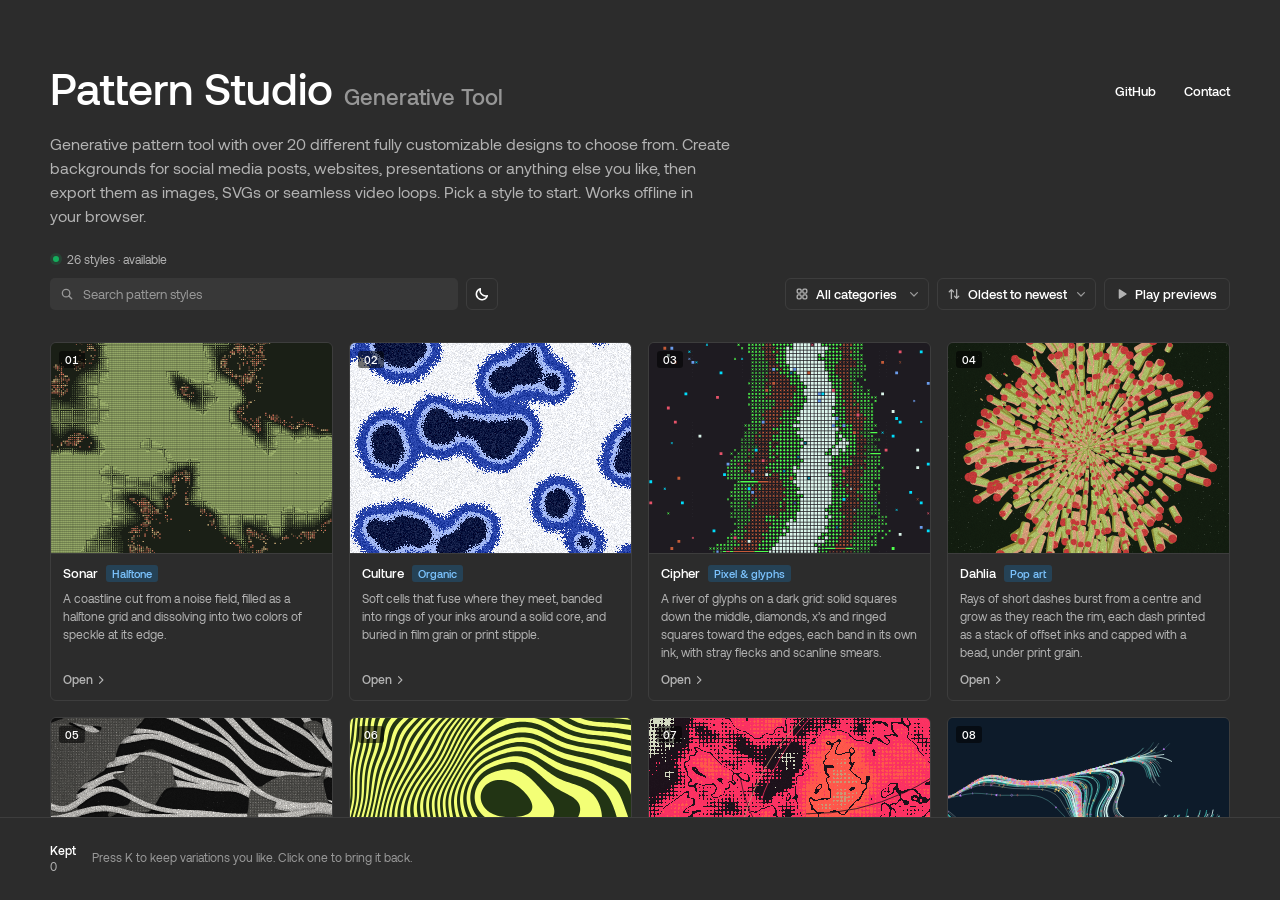
==== commit 719037f6: "Add Topographic pattern style" ====
--- a/public/index.html
+++ b/public/index.html
@@ -12629,7 +12629,7 @@
     animHint: 'How much the cluster breathes, the cells shift and the patterns move (0: still)',
     defaults: {
       palette: 'Ember', // the preset the style opens on (its card's colors)
-      anim: { amount: 0.6, fps: 12, frames: 72 },
+      anim: { amount: 0.15, fps: 12, frames: 72 },
       fx: {},
     },
     build,
@@ -12673,14 +12673,16 @@
       shows through. Texture leaves the canvas's tooth bare in fine specks,
       in loose clumps, the same specks through every layer, so the canvas
       (the first color) shows through everywhere.
-   7. Animation (Wind): gusts run across the frame from left to right: the
-      flicks bend downwind and back round their roots, their tips curling
-      over, and the strokes sway round their middles and drift sideways,
-      twice a loop; the first layer's strokes drift slowly like clouds and
-      the edges roll up and down, once a loop. The near layers move more
-      than the far ones, and the canvas stays put. Every movement is
-      measured from the still picture, so frame 1 is the still picture at
-      any Wind. 120 frames at 30 a second; seamless; Wind 0 holds still.
+   7. Animation (Wind): gusts run across the frame from left to right, and
+      every layer sways back and forth in them like a tuft of grass, twice
+      a loop: rooted along its bottom edge, it bends downwind and back, the
+      more the higher up it (its top edge sways furthest, dipping a little
+      as it bends), and each of its strokes leans with it and flexes round
+      its own root like a tuft of its own. The flicks ride the top edges
+      and bend on top of that, their tips curling over. The near layers
+      move more than the far ones, and the canvas stays put. Every movement
+      is measured from the still picture, so frame 1 is the still picture
+      at any Wind. 120 frames at 26 a second; seamless; Wind 0 holds still.
       Each frame only works out the wind and lays down strokes painted once
       (sprites), so the animation plays smoothly.
    Sizes go with the frame's area and edges with its height, so another
@@ -12760,18 +12762,18 @@
   /* ---- settings -------------------------------------------------------------------------- */
   const S = (section, key, label, min, max, def, extra = {}) => ({ section, key, label, type: 'range', min, max, def, step: 1, ...extra });
   const PARAMS = [
-    S('Layers', 'horizon', 'Horizon', 10, 85, 42, { unit: '%', rand: [25, 60], hint: 'How much of the frame the main layer takes (Weight picks which; at 100 % it is the top one)' }),
-    S('Layers', 'weight', 'Weight', 0, 100, 100, { unit: '%', rand: [0, 100], hint: 'Which layer is the main, widest one: the top one at 100 %, down through the layers to the bottom one at 0 %' }),
-    S('Layers', 'tilt', 'Tilt', -30, 30, 6, { unit: '°', rand: [-14, 14], hint: "How far the layers' edges slope (positive: down to the right)" }),
-    S('Layers', 'hills', 'Hills', 0, 100, 45, { unit: '%', rand: [15, 80], hint: "How much the layers' edges rise and fall" }),
-    S('Strokes', 'brush', 'Brush size', 10, 100, 40, { rand: [25, 65], hint: 'How wide the strokes are' }),
-    S('Strokes', 'length', 'Length', 150, 1000, 420, { unit: '%', rand: [250, 700], hint: "How long the strokes are, as a share of the brush's width" }),
-    S('Strokes', 'angle', 'Angle', -90, 90, 68, { unit: '°', rand: [-85, 85], hint: 'Which way the strokes run: 0° lying flat, 90° upright, leaning right in between (negative: leaning left)' }),
-    S('Strokes', 'spread', 'Spread', 0, 60, 16, { unit: '°', rand: [4, 34], hint: "How much the strokes' directions vary, from layer to layer and stroke to stroke" }),
-    S('Paint', 'dry', 'Dry brush', 0, 100, 55, { unit: '%', rand: [25, 85], hint: 'How dry the brush is: streaky strokes that break up toward their ends, so what is beneath shows through' }),
-    S('Paint', 'texture', 'Texture', 0, 100, 45, { unit: '%', rand: [20, 70], hint: 'How much of the canvas shows through the paint in fine specks' }),
-    S('Paint', 'fringe', 'Fringe', 0, 100, 50, { unit: '%', rand: [20, 85], hint: "How far the grassy flicks along each layer's top edge reach up" }),
-    S('Paint', 'mix', 'Mix', 0, 100, 35, { unit: '%', rand: [10, 60], hint: "How much the paints mix: patches of the neighbouring layers' paints in each layer, and a little of another paint in every stroke" }),
+    S('Layers', 'horizon', 'Horizon', 10, 85, 50, { unit: '%', rand: [25, 60], hint: 'How much of the frame the main layer takes (Weight picks which; at 100 % it is the top one)' }),
+    S('Layers', 'weight', 'Weight', 0, 100, 73, { unit: '%', rand: [0, 100], hint: 'Which layer is the main, widest one: the top one at 100 %, down through the layers to the bottom one at 0 %' }),
+    S('Layers', 'tilt', 'Tilt', -30, 30, -9, { unit: '°', rand: [-14, 14], hint: "How far the layers' edges slope (positive: down to the right)" }),
+    S('Layers', 'hills', 'Hills', 0, 100, 37, { unit: '%', rand: [15, 80], hint: "How much the layers' edges rise and fall" }),
+    S('Strokes', 'brush', 'Brush size', 10, 100, 41, { rand: [25, 65], hint: 'How wide the strokes are' }),
+    S('Strokes', 'length', 'Length', 150, 1000, 402, { unit: '%', rand: [250, 700], hint: "How long the strokes are, as a share of the brush's width" }),
+    S('Strokes', 'angle', 'Angle', -90, 90, 37, { unit: '°', rand: [-85, 85], hint: 'Which way the strokes run: 0° lying flat, 90° upright, leaning right in between (negative: leaning left)' }),
+    S('Strokes', 'spread', 'Spread', 0, 60, 7, { unit: '°', rand: [4, 34], hint: "How much the strokes' directions vary, from layer to layer and stroke to stroke" }),
+    S('Paint', 'dry', 'Dry brush', 0, 100, 81, { unit: '%', rand: [25, 85], hint: 'How dry the brush is: streaky strokes that break up toward their ends, so what is beneath shows through' }),
+    S('Paint', 'texture', 'Texture', 0, 100, 57, { unit: '%', rand: [20, 70], hint: 'How much of the canvas shows through the paint in fine specks' }),
+    S('Paint', 'fringe', 'Fringe', 0, 100, 33, { unit: '%', rand: [20, 85], hint: "How far the grassy flicks along each layer's top edge reach up" }),
+    S('Paint', 'mix', 'Mix', 0, 100, 25, { unit: '%', rand: [10, 60], hint: "How much the paints mix: patches of the neighbouring layers' paints in each layer, and a little of another paint in every stroke" }),
   ];
 
   // Constants. Sizes in px at a 1080 x 1080 frame (they go with the frame's area); edges in frame heights.
@@ -12823,17 +12825,18 @@
     mixThr: [0.7, -0.2],   // ... strokes go in where the patch noise is above this (Mix 0 -> 100 %)
     accent: [0.8, 0.6, 1.15], // patch strokes: this long and wide (x the layer's), this much further apart ...
     patchSoft: 0.35,       // ... thinning out at the patches' edges
-    sway: 0.22,            // Wind 1: strokes sway this far either way (radians) ...
-    drift: 0.5,            // ... and drift this far sideways (x Brush size) ...
-    skySway: 0.1,          // ... the first layer's this far ...
-    skyDrift: 1.2,         // ... and this far (like clouds)
-    gust: 0.72,            // Wind 1: in the gusts the flicks bend this far downwind and back (radians) ...
+    tuft: 1.2,             // Wind 1: every layer sways like a tuft of grass, its top this far either way (x Brush size) ...
+    tuftH: 6,              // ... less where the layer is thinner than this (x Brush size) ...
+    dip: 0.6,              // ... its top dipping as it bends (keeping its length: this x sway² / height) ...
+    flex: 0.26,            // ... each stroke a tuft of its own too, flexing round its root this much (sideways per px up) ...
+    lean: 0.7,             // ... leaning in all a little short of this much at most (sideways per px up; it eases off)
+    gust: 0.72,            // Wind 1: on top of that the flicks bend this far downwind and back (radians) ...
     flickBend: 0.34,       // ... their tips curling over by this much (x their length)
-    ripple: 0.7,           // Wind 1: the edges roll this far up and down (x Brush size)
-    near: [0.6, 1.2],      // the back layer moves this much of that, the front one this much
-    beats: 2,              // the grass and the strokes swing this many times a loop (the clouds and the edges once)
-    waveL: 0.75,           // the gusts are this far apart (x the frame's size), running left to right
-    beat: 0.8,             // each stroke a little off the wave (radians), so neighbours move nearly together
+    near: [0.75, 1.15],    // the back layer moves this much of that, the front one this much
+    beats: 2,              // the layers sway back and forth this many times a loop
+    waveL: 1.2,            // the gusts are this far apart (x the frame's size), running left to right ...
+    lag: 0.45,             // ... reaching each layer a little after the one behind it (radians)
+    beat: 0.5,             // each stroke and flick a little off the wave (radians), so neighbours sway nearly together
   };
 
   /* ---- textures -------------------------------------------------------------------------- */
@@ -12926,33 +12929,41 @@
   }
   // the edges sampled over x0 ... x1 (the hills are smooth: a few px apart is plenty)
   function edgeTable(E, x0, x1) {
-    const step = Math.max(1, E.bw / 8), n = Math.ceil((x1 - x0) / step) + 2;
+    const step = Math.max(1, E.bw / 8);
+    x0 = Math.floor(x0 / step) * step; // (on a fixed grid, so every view samples the same points)
+    const n = Math.ceil((x1 - x0) / step) + 2;
     E.table = null;
     const y = E.edges.map((g, e) => { const a = new Float32Array(n); for (let i = 0; i < n; i++) a[i] = edgeNoise(E, e, x0 + i * step); return a; });
     E.table = { x0, step, n, y };
   }
-  // ... and its ripple at time t (Wind; th: 0 ... 2π over a loop): edge e is the top of layer e + 1
+  // The wind (th: 0 ... 2π over a loop): gusts running across the frame from left to right, n times a loop (ph: where
+  // on their wave a point is). Every layer sways in them like a tuft of grass rooted along its bottom edge. Every
+  // movement is measured from the still picture (th = 0).
+  const swing = (th, ph, n) => Math.sin(n * th + ph) - Math.sin(ph);
+  const waveAt = (E, x, k) => -(2 * Math.PI * x) / (K.waveL * E.A) - K.lag * k; // (each layer a little after the one behind it)
   const near = (E, k) => (E.nL > 1 ? K.near[0] + ((K.near[1] - K.near[0]) * k) / (E.nL - 1) : 1);
-  const ripple = (E, e, x, th, amount) => {
-    if (!amount) return 0;
-    const ph = E.edges[e].ph - (2 * Math.PI * x) / (K.waveL * E.A);
-    return amount * near(E, e + 1) * K.ripple * E.bw * (Math.sin(th + ph) - Math.sin(ph));
-  };
-  // the wind: a wave running across the frame, n times a loop (ph: where on it a stroke sits); every movement is
-  // measured from the still picture (th = 0)
-  const swing = (th, ph, n) => Math.sin(n * th + ph) - Math.sin(ph);
+  // layer k at x (world px): how tall it is (from its top edge, or the frame's top, to its bottom edge, or the
+  // frame's bottom) and how far its top sways at Wind 1 (less where it is thin)
+  const heightAt = (E, k, x) => Math.max(0.5 * E.bw, (k < E.nL - 1 ? edgeAt(E, k, x) : E.H) - (k > 0 ? edgeAt(E, k - 1, x) : 0));
+  const tuftAt = (E, k, hb) => near(E, k) * K.tuft * E.bw * Math.min(1, hb / (K.tuftH * E.bw));
+  // how far a point h of the way up its layer (0: the bottom edge, its root; 1: its top) goes with the top, and how
+  // steeply: a blade of grass bending in the wind (a cantilever under an even load)
+  const bendP = (h) => (h <= 0 ? 0 : h >= 1 ? 1 + (4 / 3) * (h - 1) : (h * h * (6 - 4 * h + h * h)) / 3);
+  const bendD = (h) => (h <= 0 ? 0 : h >= 1 ? 4 / 3 : (4 * h * (3 - 3 * h + h * h)) / 3);
 
   /* ---- the strokes ------------------------------------------------------------------------ */
   // Every stroke that can touch region R (world px), lying still, layer by layer (back to front): its strokes
   // (shuffled), then its patches of the neighbours' paints, then the flicks along its top edge. A stroke:
   // { x, y (its middle; a flick's: its root), a (its angle), L, w, c (its paint), m (another paint mixed in, f of it),
-  //   kind (0 stroke, 1 flick, 2 patch), id (its bristles), key (its sprite), k (its layer), ph (its place on the wind's wave) }
+  //   kind (0 stroke, 1 flick, 2 patch), id (its bristles), key (its sprite), k (its layer), and for the wind: rx, ry
+  //   (its root: its lower end), up (it starts there), ph (its place on the gusts' wave), hb (its layer's height
+  //   there), T (how far its layer's top sways there at Wind 1), P and D (how far up its layer its root is, bent:
+  //   bendP, bendD); a flick's pl: its root's place on the wave }
   function stillStrokes(seed, p, E, R) {
     const layers = [];
     const { bw, len, nL, A } = E;
     const mix = clamp01((p.mix ?? 35) / 100), fringe = clamp01((p.fringe ?? 50) / 100);
     const spread = ((p.spread ?? 16) * Math.PI) / 180;
-    const wave = (x) => -(2 * Math.PI * x) / (K.waveL * A);
     const ox = E.W / 2, oy = E.H / 2;
     const mixThr = lerp(K.mixThr[0], K.mixThr[1], mix), toneMax = lerp(K.tone[0], K.tone[1], mix);
     const pl = K.mixL * A;
@@ -12962,13 +12973,13 @@
       if (k === nL - 1) return k - 1;
       return E.NM.noise4(x / (1.6 * pl), y / (1.6 * pl), k * 3.1 + 5.3, 1.3) > 0 ? k + 1 : k - 1;
     };
-    // (the strokes drift and the edges roll up to this far at Wind 2, so the strokes just outside R are kept too)
-    const drift = 4 * Math.max(K.near[1] * K.drift, K.near[0] * K.skyDrift) * bw, rise = 4 * K.near[1] * K.ripple * bw;
+    // (at Wind 2 the layers sway up to this far sideways and dip up to this far, so the strokes just outside R are kept too)
+    const sway = 4 * K.near[1] * K.tuft * (4 / 3) * bw, dip = 4.2 * bw;
     // a grid of strokes over R in layer k (length L, width w), kept where keep(x, y, angle) gives a paint
     const grid = (out, k, L, w, step, salt, keep, tone) => {
       const a0 = E.angs[k], dx = Math.cos(a0), dy = -Math.sin(a0), nx = -dy, ny = dx;
-      const sL = L * K.stepL * step, sW = w * K.stepW * step, M = L + w + drift;
-      const X0 = R.x0 - M, X1 = R.x1 + M, Y0 = R.y0 - M, Y1 = R.y1 + M;
+      const sL = L * K.stepL * step, sW = w * K.stepW * step, M = L + w;
+      const X0 = R.x0 - M - sway, X1 = R.x1 + M + sway, Y0 = R.y0 - M - dip, Y1 = R.y1 + M;
       let i0 = Infinity, i1 = -Infinity, j0 = Infinity, j1 = -Infinity;
       for (const x of [X0, X1]) for (const y of [Y0, Y1]) {
         const a = ((x - ox) * dx + (y - oy) * dy) / sL, b = ((x - ox) * nx + (y - oy) * ny) / sW;
@@ -12988,10 +12999,14 @@
         // its paint: the layer's, with a little of another (the canvas or a neighbour's) mixed in
         const h8 = hash(seed, i, j, salt + 8);
         const m = !tone ? -1 : h8 < 0.5 ? 0 : 1 + neighbour(cx, cy, k), f = m < 0 ? 0 : toneMax * hash(seed, i, j, salt + 9);
+        // in the wind it goes with its layer from its root (its lower end), the more the higher up the layer that is
+        const up = Math.sin(a) >= 0, rx = cx + ((up ? -1 : 1) * Math.cos(a) * sl) / 2, ry = cy + (Math.abs(Math.sin(a)) * sl) / 2;
+        const yB = k < nL - 1 ? edgeAt(E, k, rx) : E.H, hb = heightAt(E, k, rx), h = clamp((yB - ry) / hb, 0, 1.25);
         list.push({
-          x: cx, y: cy, a, L: sl, w: sw, c: 1 + c, m, f, kind: tone ? 0 : 2, id: hash(seed, i, j, salt + 11), o: hash(seed, i, j, salt + 12),
+          x: cx, y: cy, a, ca: Math.cos(a), sa: -Math.sin(a), L: sl, w: sw, c: 1 + c, m, f, kind: tone ? 0 : 2, id: hash(seed, i, j, salt + 11), o: hash(seed, i, j, salt + 12),
           key: salt + ':' + i + ':' + j + '|' + (1 + c) + '|' + m + '|' + f.toFixed(4), k,
-          ph: wave(cx) + K.beat * (2 * hash(seed, i, j, salt + 6) - 1), // (on the wave, a little off it)
+          rx, ry, up, ph: waveAt(E, rx, k) + K.beat * (2 * hash(seed, i, j, salt + 6) - 1), // (on the wave, a little off it)
+          hb, T: tuftAt(E, k, hb), P: bendP(h), D: bendD(h),
         });
       }
       list.sort((a, b) => a.o - b.o); // a shuffled order
@@ -13019,20 +13034,21 @@
       if (top >= 0 && fringe > 0) {
         const step = bw * K.flickStep, M = bw * (K.flickLen[1] + 1);
         const lean = (E.angs[k] - Math.PI / 2) * K.flickLean;
-        for (let i = Math.floor((R.x0 - M) / step); i <= Math.ceil((R.x1 + M) / step); i++) {
+        for (let i = Math.floor((R.x0 - M - sway) / step); i <= Math.ceil((R.x1 + M + sway) / step); i++) {
           const h1 = hash(seed, i, k, 0x51), h2 = hash(seed, i, k, 0x52), h3 = hash(seed, i, k, 0x53), h4 = hash(seed, i, k, 0x54);
           const x = (i + h1) * step;
           const clump = clamp01(0.5 + 1.1 * E.NZ.noise4(x / (K.flickClump * bw), k * 2.3, 3.3, 7.7));
           if (clump < 0.35 * hash(seed, i, k, 0x58)) continue; // gaps between the clumps
           const y = edgeAt(E, top, x) + bw * lerp(K.flickDepth[0], K.flickDepth[1], h2);
           const fl = fringe * bw * lerp(K.flickLen[0], K.flickLen[1], h3 * h3) * (0.3 + 0.9 * clump);
-          if (y + bw + rise < R.y0 - fl || y - fl - rise > R.y1 + bw) continue;
+          if (y + bw + dip < R.y0 - fl || y - fl > R.y1 + bw) continue;
           const c = mix > 0 && nL > 1 && patch(x, y, k) > mixThr + K.patchSoft * (hash(seed, i, k, 0x59) - 0.5) ? neighbour(x, y, k) : k;
           const m = hash(seed, i, k, 0x5a) < 0.5 ? 0 : 1 + neighbour(x, y, k);
+          const hb = heightAt(E, k, x), pl = waveAt(E, x, k);
           out.push({
             x, y, a: Math.PI / 2 + lean + spread * 0.5 * (2 * h4 - 1), L: fl, w: bw * lerp(K.flickWid[0], K.flickWid[1], hash(seed, i, k, 0x56)),
             c: 1 + c, m, f: 0.6 * toneMax * hash(seed, i, k, 0x5b), kind: 1, id: hash(seed, i, k, 0x57), k,
-            ph: wave(x) + K.beat * (2 * hash(seed, i, k, 0x55) - 1),
+            ph: pl + K.beat * (2 * hash(seed, i, k, 0x55) - 1), pl, hb, T: tuftAt(E, k, hb),
           });
         }
       }
@@ -13041,31 +13057,31 @@
     return layers;
   }
 
-  // The wind on stroke s at time t (th: 0 ... 2π over a loop) puts into o where it starts (a flick: its root), its
-  // angle and how far a flick's tip curls over. The grass bends downwind and back round its roots and the strokes
-  // sway round their middles and drift sideways, K.beats times a loop; the first layer's strokes drift like clouds
-  // and the edges roll, once a loop. The near layers move more than the far ones.
+  // The wind on stroke s at time t (th: 0 ... 2π over a loop) puts into o where its root is and how it leans. Its
+  // layer bends like a tuft of grass: the higher up it, the further a stroke's root sways (o.x, o.y), its top dipping
+  // a little as it bends, and the stroke leans with it and flexes round its root like a tuft of its own (o.sh:
+  // sideways per px up). A flick's root (o.x, o.y) rides its layer's top edge, and the flick bends on top of that,
+  // round its root (o.a), its tip curling over (o.curl).
   function blow(E, s, th, amount, o) {
-    const wk = amount * near(E, s.k);
     if (s.kind === 1) {
-      const g = wk ? 0.5 * wk * swing(th, s.ph, K.beats) : 0;
-      o.x = s.x;
-      o.y = s.y + ripple(E, s.k - 1, s.x, th, amount);
+      const d = amount * s.T * swing(th, s.pl, K.beats), g = 0.5 * amount * near(E, s.k) * swing(th, s.ph, K.beats);
+      o.x = s.x + d;
+      o.y = s.y + (K.dip * d * d) / s.hb;
       o.a = s.a - K.gust * g;
       o.curl = K.flickBend * g;
+      o.sh = 0;
       return o;
     }
-    const sky = s.k === 0, n = sky ? 1 : K.beats;
-    const a = wk ? s.a + wk * (sky ? K.skySway : K.sway) * swing(th, s.ph, n) : s.a;
-    const x = wk ? s.x + wk * (sky ? K.skyDrift : K.drift) * E.bw * swing(th, s.ph + 0.9, n) : s.x;
-    o.a = a;
-    o.x = x - (Math.cos(a) * s.L) / 2;
-    o.y = s.y + (Math.sin(a) * s.L) / 2;
+    const G = swing(th, s.ph, K.beats), d = amount * s.T * G;
+    o.x = s.rx + d * s.P;
+    o.y = s.ry + (K.dip * d * d * s.P) / s.hb;
+    o.a = s.a;
+    o.sh = K.lean * Math.tanh((-d * s.D) / s.hb / K.lean - (K.flex * amount * near(E, s.k) * G) / K.lean);
     o.curl = 0;
     return o;
   }
 
-  // (for the checks) every stroke as it is drawn at time t: { x, y (where it starts; a flick: its root), a, L, w, c, m, f, kind, id, key, curl }
+  // (for the checks) every stroke as it is drawn at time t: { x, y (its root), a, sh (its lean), L, w, c, m, f, kind, id, key, curl }
   function strokes(seed, p, E, R, t, amount) {
     const th = 2 * Math.PI * (((t % 1) + 1) % 1);
     return stillStrokes(seed, p, E, R).map((list) => list.map((s) => blow(E, s, th, amount, { L: s.L, w: s.w, c: s.c, m: s.m, f: s.f, kind: s.kind, id: s.id, key: s.key })));
@@ -13272,21 +13288,27 @@
       return x;
     }
     const E = layout(seed, p, W, H, nL);
-    { const M = E.len + E.bw * (K.flickLen[1] + 2); edgeTable(E, mx - M, mx + CW * ms + M); }
+    { const M = 1.4 * E.len + 10 * E.bw; edgeTable(E, mx - M, mx + CW * ms + M); }
     const layers = stillStrokes(seed, p, E, { x0: mx, y0: my, x1: mx + CW * ms, y1: my + CH * ms });
-    // where each layer starts on the canvas, column by column: a ragged line a little below its edge
-    const clip = (K.clipIn * E.bw) / ms;
-    const EY = E.edges.map((g, e) => {
-      const a = new Float32Array(CW);
-      for (let i = 0; i < CW; i++) {
-        const x = mx + (i + 0.5) * ms;
-        a[i] = (edgeAt(E, e, x) + K.edgeRag * E.bw * E.NZ.noise4(x / (0.7 * E.bw), e * 1.7, 5.1, 2.2) - my) / ms + clip;
-      }
-      return a;
+    // where each layer starts on the canvas, column by column, a little past both sides (it sways): a ragged line a
+    // little below its edge (y), with how far it sways at Wind 1 (T, world px), how tall its layer is (hb) and the sine
+    // and cosine of its place on the gusts' wave (s, c)
+    const clip = (K.clipIn * E.bw) / ms, pad = Math.ceil((4 * K.near[1] * K.tuft * E.bw) / ms) + 4, n = CW + 2 * pad;
+    const lines = E.edges.map((g, e) => {
+      const L = { y: new Float32Array(n), T: new Float32Array(n), hb: new Float32Array(n), s: new Float32Array(n), c: new Float32Array(n) };
+      for (let j = 0; j < n; j++) {
+        const x = mx + (j - pad + 0.5) * ms, hb = heightAt(E, e + 1, x), ph = waveAt(E, x, e + 1);
+        L.y[j] = (edgeAt(E, e, x) + K.edgeRag * E.bw * E.NZ.noise4(x / (0.7 * E.bw), e * 1.7, 5.1, 2.2) - my) / ms + clip;
+        L.T[j] = tuftAt(E, e + 1, hb);
+        L.hb[j] = hb;
+        L.s[j] = Math.sin(ph);
+        L.c[j] = Math.cos(ph);
+      }
+      return L;
     });
     let count = 0;
     for (const list of layers) for (const s of list) if (s.kind !== 1) count++;
-    const x = { key, E, layers, EY, count, set: null, gen: -1, wind: -1, colors: '' };
+    const x = { key, E, layers, lines, pad, count, set: null, gen: -1, wind: -1, colors: '' };
     STILLS.unshift(x);
     if (STILLS.length > 6) STILLS.pop();
     return x;
@@ -13305,14 +13327,12 @@
       if (set.map.size > 4 * Z.count + 400) restart(set);
       const dry = clamp01((p.dry ?? 55) / 100), wind = Math.max(amount, Z.set === set && Z.gen === set.gen ? Z.wind : 0);
       for (let i = 0; i < 256; i++) LOAD[i] = 1 - dry * K.runOut * sstep(0.3, 1, i / 255);
-      const need = Z.layers.map((list, k) => {
-        const reach = (2 * wind * near(E, k) * (k === 0 ? K.skyDrift : K.drift) * E.bw) / ms + 2;
-        return list.filter((s) => {
-          if (s.kind === 1) return false;
-          const cx = (s.x - mx) / ms, cy = (s.y - my) / ms, rr = (s.L / 2 + s.w) / ms + reach;
-          return cx + rr >= 0 && cy + rr >= 0 && cx - rr <= CW && cy - rr <= CH;
-        });
-      });
+      const need = Z.layers.map((list) => list.filter((s) => {
+        if (s.kind === 1) return false;
+        const d = 2 * wind * s.T; // (the furthest its layer's top sways)
+        const cx = (s.x - mx) / ms, cy = (s.y - my) / ms, rr = (s.L * (0.5 + K.lean) + s.w + d * s.P) / ms + 2;
+        return cx + rr >= 0 && cy + rr + (K.dip * d * d * s.P) / (s.hb * ms) >= 0 && cx - rr <= CW && cy - rr <= CH;
+      }));
       ensureSprites(set, need, ms, dry, rgb);
       for (const list of Z.layers) for (const s of list) if (s.kind !== 1) s.at = set.map.get(s.key) || null;
       Z.set = set;
@@ -13341,12 +13361,17 @@
     for (let k = 0; k < nL; k++) {
       const list = Z.layers[k];
       ctx.save();
-      if (k > 0) { // the layer starts at its top line (rolling in the wind)
-        const top = Z.EY[k - 1], e = k - 1, y = (i) => top[i] + ripple(E, e, mx + (i + 0.5) * ms, th, amount) / ms;
+      if (k > 0) { // the layer starts at its top line, swaying with it (and dipping as it bends)
+        const ln = Z.lines[k - 1], n = ln.y.length, pad = Z.pad, Sn = Math.sin(K.beats * th), Cn = Math.cos(K.beats * th);
+        const y = (i) => {
+          const j = Math.min(n - 1, Math.max(0, i + pad)), d = amount * ln.T[j] * (Sn * ln.c[j] + Cn * ln.s[j] - ln.s[j]);
+          const f = Math.min(n - 1.001, Math.max(0, j - d / ms)), j0 = Math.floor(f);
+          return ln.y[j0] + (ln.y[j0 + 1] - ln.y[j0]) * (f - j0) + (K.dip * d * d) / (ln.hb[j] * ms);
+        };
         ctx.beginPath();
-        ctx.moveTo(-2, y(0));
+        ctx.moveTo(-2, y(-2));
         for (let i = 0; i < CW; i += 2) ctx.lineTo(i + 0.5, y(i));
-        ctx.lineTo(CW + 2, y(CW - 1));
+        ctx.lineTo(CW + 2, y(CW + 1));
         ctx.lineTo(CW + 2, CH + 2);
         ctx.lineTo(-2, CH + 2);
         ctx.closePath();
@@ -13354,15 +13379,15 @@
       }
       ctx.fillStyle = colors[k + 1]; // its ground coat
       ctx.fillRect(0, 0, CW, CH);
-      // its strokes and patches, turned and moved by the wind
+      // its strokes and patches, going with the layer in the wind (each leaning round its root)
       for (const s of list) {
-        if (s.kind === 1) continue;
+        if (s.kind === 1 || !s.at) continue;
         blow(E, s, th, amount, o);
-        const sx = (o.x - mx) / ms, sy = (o.y - my) / ms, Lc = s.L / ms, rr = Lc / 2 + s.w / ms + 2;
-        const dx = Math.cos(o.a), dy = -Math.sin(o.a), cx = sx + (dx * Lc) / 2, cy = sy + (dy * Lc) / 2;
-        const at = s.at;
-        if (!at || cx + rr < 0 || cy + rr < 0 || cx - rr > CW || cy - rr > CH) continue;
-        ctx.setTransform(dx, dy, -dy, dx, sx, sy);
+        const at = s.at, Lc = s.L / ms, dx = s.ca, dy = s.sa, sh = o.sh, rx = (o.x - mx) / ms, ry = (o.y - my) / ms;
+        const sx = s.up ? rx : rx - dx * Lc, sy = s.up ? ry : ry - dy * Lc; // (where it starts, before it leans)
+        const my2 = sy + (dy * Lc) / 2, cx = sx + (dx * Lc) / 2 + sh * (my2 - ry), rr = (Lc / 2) * (1 + Math.abs(sh)) + s.w / ms + 2;
+        if (cx + rr < 0 || my2 + rr < 0 || cx - rr > CW || my2 - rr > CH) continue;
+        ctx.setTransform(dx + sh * dy, dy, sh * dx - dy, dx, sx + sh * (sy - ry), sy);
         ctx.drawImage(at.c, at.sx, at.sy, at.w, at.h, -at.ox, -at.oy, at.w, at.h);
         drawn++;
       }
@@ -13407,7 +13432,7 @@
     name: 'Brush',
     kind: 'Organic',
     tagline: 'Layered brush strokes',
-    about: 'Layers of paint laid on in brush strokes, from the back to the front like a landscape: streaky, dry-brushed strokes with ragged ends, grassy flicks along every edge and patches of the neighbouring colors, with the canvas showing through in fine specks. In the animation the wind runs through it: the grass bends, the strokes sway and the edges roll.',
+    about: 'Layers of paint laid on in brush strokes, from the back to the front like a landscape: streaky, dry-brushed strokes with ragged ends, grassy flicks along every edge and patches of the neighbouring colors, with the canvas showing through in fine specks. In the animation the wind runs through it: every layer sways back and forth like tufts of grass.',
     raster: true,
     inks: {
       min: 3, max: 9, roles, fit, spec, add, generate,
@@ -13418,9 +13443,10 @@
     palettes: PALETTES,
     params: PARAMS,
     animLabel: 'Wind',
-    animHint: 'How hard the wind blows: the grass bends, the strokes sway and drift, the edges roll (0: still)',
+    animHint: 'How hard the wind blows: every layer sways back and forth like tufts of grass (0: still)',
     defaults: {
-      anim: { amount: 1, fps: 30, frames: 120 }, // 4 s loops at 30 frames a second
+      palette: 'Pasture', // the preset the style opens on (its card's colors)
+      anim: { amount: 0.4, fps: 26, frames: 120 }, // loops of about 4.6 s at 26 frames a second
       fx: {},
     },
     paint,
@@ -13430,6 +13456,468 @@
     _strokes: strokes,
     _edgeAt: edgeAt,
     _sprites: () => SETS.reduce((a, x) => a + x.map.size, 0),
+  });
+})();
+/* ==========================================================================
+   tools/topographic.js — Topographic: contour lines of a moving terrain.
+
+   1. Terrain: a height field over the frame: fractal noise (Scale: how big the
+      hills are, Detail: how rough the ground is) whose coordinates a second,
+      smoother field pushes about (Warp), so the hills bend and run into ridges
+      and valleys.
+   2. Contours: lines of equal height at a fixed interval (Contours: how many
+      from the lowest ground to the highest); every Index every-th one is an
+      index line, drawn thicker (Index weight). They are traced on a fine square
+      grid (marching squares) and smoothed into curves: real strokes in SVG.
+   3. Colors: a line takes its color from its height, low to high (Lines 1, 2
+      …); the index lines take Index, and the highest of them (Peaks: from the
+      top down) take Marks. Halfway between index lines the lines of the high
+      ground (Dashes: from the top down) are drawn as dashes or dots (Dash
+      length) in Marks.
+   4. Grid: a faint square map grid in Grid (Grid: cells across the frame's
+      long side; 0: none), still while the terrain moves.
+   5. Animation: the terrain rises and falls in place (its noise travels round
+      a circle in two more dimensions), so hills swell and sink and rings appear
+      and vanish; the fine detail changes faster than the big hills. Every level
+      keeps its color and line, so nothing flickers. Frame 1 is the same terrain
+      at any Amount. Seamless; Amount 0 holds still.
+   ========================================================================== */
+(() => {
+  const clamp = (v, a, b) => (v < a ? a : v > b ? b : v);
+  const clamp01 = (v) => clamp(v, 0, 1);
+  const lerp = (a, b, t) => a + (b - a) * t;
+
+  // The ground, the grid, the lines from the low ground to the high, the index lines, then the marks.
+  // The default look uses Forest (defaults.palette).
+  const PALETTES = [
+    { name: 'Forest', colors: ['#092300', '#1F3B15', '#57723F', '#738D5C', '#9DB063', '#D5E8B1'] },
+    { name: 'Survey', colors: ['#F3ECDD', '#E3D7C2', '#C7A47B', '#A97C4F', '#6B4426', '#2D6CB0'] },
+    { name: 'Blueprint', colors: ['#0E2E5B', '#1B4177', '#4C76B0', '#7EA2D5', '#D6E5FA', '#FFFFFF'] },
+    { name: 'Ember', colors: ['#160B09', '#2A1611', '#6D2B19', '#A6421E', '#E87A35', '#FFD8A0'] },
+    { name: 'Glacier', colors: ['#EEF3F6', '#DCE6EC', '#A8C1D2', '#7EA1B9', '#2E5D80', '#D9534F'] },
+    { name: 'Dusk', colors: ['#13112A', '#221F44', '#4B3F86', '#7A5FB6', '#E28CB8', '#FFE3A6'] },
+    { name: 'Desert', colors: ['#EADBBE', '#DCC9A6', '#C29A68', '#A2764A', '#6A4425', '#2E6F73'] },
+    { name: 'Moss', colors: ['#1D2317', '#2B3321', '#5C6A3C', '#7E8E4E', '#C8C17A', '#F2EEDB'] },
+    { name: 'Ink', colors: ['#F4F3EE', '#E3E2DB', '#9A9993', '#6F6E69', '#1E1E1C', '#C8402F'] },
+    { name: 'Night', colors: ['#0A0A0C', '#18181D', '#44444E', '#6B6B77', '#D0D0D8', '#FFFFFF'] },
+  ];
+
+  /* ---- color roles -------------------------------------------------------------------- */
+  const nLines = (n) => Math.max(1, n - 4);
+  function roles(n) {
+    const m = nLines(n);
+    return ['Ground', 'Grid', ...Array.from({ length: m }, (_, i) => (m === 1 ? 'Lines' : 'Lines ' + (i + 1))), 'Index', 'Marks'];
+  }
+  const spec = (n) => ({ ramp: nLines(n) + 2, accents: 2 });
+  const isLight = (hex) => PL.color.luminance(hex) > 0.35;
+
+  // "New colors": mostly a deep ground with luminous lines, now and then a pale map with dark ones and an
+  // accent for the marks.
+  function generate(n, rng) {
+    const C = PL.color, m = nLines(n), h = rng.float(0, 360);
+    if (rng.chance(0.65)) {
+      const gL = rng.float(0.15, 0.21), gC = rng.float(0.02, 0.06);
+      const lines = Array.from({ length: m }, (_, i) => {
+        const f = m === 1 ? 0.5 : i / (m - 1);
+        return C.lch(0.43 + 0.17 * f + rng.float(-0.02, 0.02), rng.float(0.05, 0.09), h + rng.float(-12, 12) + 12 * f);
+      });
+      return [C.lch(gL, gC, h), C.lch(gL + 0.06, gC * 1.15, h), ...lines,
+        C.lch(rng.float(0.7, 0.79), rng.float(0.08, 0.13), h + rng.float(-25, 25)), C.lch(rng.float(0.9, 0.95), rng.float(0.03, 0.06), h + rng.float(-30, 30))];
+    }
+    const h2 = h + rng.float(-25, 25);
+    const lines = Array.from({ length: m }, (_, i) => {
+      const f = m === 1 ? 0.5 : i / (m - 1);
+      return C.lch(0.74 - 0.16 * f + rng.float(-0.02, 0.02), rng.float(0.04, 0.08), h2 + rng.float(-10, 10));
+    });
+    return [C.lch(rng.float(0.93, 0.96), rng.float(0.008, 0.02), h), C.lch(rng.float(0.86, 0.89), rng.float(0.015, 0.03), h), ...lines,
+      C.lch(rng.float(0.34, 0.43), rng.float(0.06, 0.1), h2), C.lch(rng.float(0.5, 0.6), rng.float(0.12, 0.16), h + 180 + rng.float(-40, 40))];
+  }
+
+  // + adds a line color, on the ramp from the low lines up to the index color: where it stands furthest
+  // from every color there is (most often halfway across the widest step), so the others keep their order.
+  function add(colors) {
+    const C = PL.color, c = colors.slice(), m = nLines(c.length);
+    const labs = c.map((x) => C.hexToOklab(x));
+    const far = (hex) => { const q = C.hexToOklab(hex); return Math.min(...labs.map((r) => Math.hypot(q[0] - r[0], q[1] - r[1], q[2] - r[2]))); };
+    let best = null, score = -1;
+    for (let i = 2; i <= m + 1; i++) { // between two lines, or the last line and the index color
+      for (const t of [0.5, 0.33, 0.67]) {
+        const hx = C.mix(c[i], c[i + 1], t), s = far(hx);
+        if (s > score + 1e-9) { score = s; best = [i + 1, hx]; }
+      }
+    }
+    c.splice(best[0], 0, best[1]);
+    return c;
+  }
+
+  // A palette of any length fitted to n colors: a short one fills its roles from the ground (first) and the
+  // marks (last); a long one gives up lines from the middle of its ramp.
+  function fit(colors, n) {
+    const C = PL.color;
+    let c = (colors || []).map(C.normHex).filter(Boolean);
+    if (!c.length) c = PALETTES[0].colors.slice();
+    if (c.length < 5) {
+      const g = c[0], away = isLight(g) ? '#000000' : '#FFFFFF';
+      const marks = c.length > 1 ? c[c.length - 1] : C.mix(g, away, 0.92);
+      const index = c.length > 2 ? c[c.length - 2] : C.mix(g, marks, 0.78);
+      const line = c.length > 3 ? c[1] : C.mix(g, index, 0.55);
+      c = [g, C.mix(g, line, 0.2), line, index, marks];
+    }
+    while (c.length > n) c.splice(2 + Math.floor(nLines(c.length) / 2), 1);
+    while (c.length < n) c = add(c);
+    return c;
+  }
+
+  /* ---- settings ----------------------------------------------------------------------- */
+  const S = (section, key, label, min, max, def, extra = {}) => ({ section, key, label, type: 'range', min, max, def, step: 1, ...extra });
+  const PARAMS = [
+    S('Terrain', 'scale', 'Scale', 0, 100, 70, { unit: '%', rand: [45, 85], hint: 'How big the hills are: many small ones (0) or a few broad ones (100)' }),
+    S('Terrain', 'detail', 'Detail', 0, 100, 30, { unit: '%', rand: [15, 55], hint: 'How rough the ground is: smooth slopes (0) or rugged ones full of small bumps (100)' }),
+    S('Terrain', 'warp', 'Warp', 0, 100, 25, { unit: '%', rand: [10, 55], hint: 'How much the hills bend and stretch into ridges and valleys' }),
+    S('Contours', 'contours', 'Contours', 6, 60, 18, { rand: [12, 30], hint: 'How many contour lines there are from the lowest ground to the highest' }),
+    S('Contours', 'index', 'Index every', 2, 10, 5, { rand: [4, 6], hint: 'Every this many lines, one is an index line (drawn thicker)' }),
+    S('Contours', 'weight', 'Line weight', 10, 100, 45, { unit: '%', rand: [30, 58], hint: 'How thick the lines are' }),
+    S('Contours', 'iweight', 'Index weight', 100, 400, 250, { unit: '%', rand: [170, 300], hint: 'How thick the index lines are, against the others' }),
+    S('Marks', 'dashes', 'Dashes', 0, 100, 50, { unit: '%', rand: [25, 80], hint: 'How far down from the highest ground the lines halfway between index lines are dashed (0: none)' }),
+    S('Marks', 'dash', 'Dash length', 0, 100, 55, { unit: '%', rand: [0, 80], hint: 'Dots (0) or longer dashes' }),
+    S('Marks', 'peaks', 'Peaks', 0, 100, 15, { unit: '%', rand: [0, 35], hint: 'How far down from the highest ground the index lines are drawn in the Marks color (0: none)' }),
+    S('Grid', 'grid', 'Grid', 0, 16, 7, { rand: [4, 9], hint: "Cells across the frame's long side in the map grid (0: none)" }),
+  ];
+
+  // Constants. Lengths in px at a 1080 x 1080 frame (they go with the frame's size) unless noted.
+  const K = {
+    freq: [5, 1.2],       // the terrain: noise cycles across the frame's size at Scale 0 -> 100 (log scale) ...
+    oct: 4,               // ... in this many octaves, each this much of the last at Detail 0 -> 100 ...
+    gain: [0.3, 0.56],
+    fine: [25, 75],       // ... the last one fading in from Detail 25 to 75 %
+    warpF: 0.55,          // the warp's field: this much of the terrain's frequency ...
+    warp: 0.9,            // ... moving the terrain up to this far at Warp 100 (in the terrain's noise units)
+    warpStep: 4,          // ... sampled every this many cells (it is smooth)
+    relief: 2.6,          // the contours span this much height (the terrain is scaled to about ±1)
+    cells: 160,           // the sampling grid: this many cells across the frame's size ...
+    maxCells: 420000,     // ... and at most this many in all (General's Size zoomed far out samples coarser)
+    smooth: 2,            // the traced lines are rounded off this many times (corner cutting)
+    tol: 0.2,             // ... then thinned where they run straight, to within this many output px
+    weight: [0.7, 6.2],   // a line's width at Line weight 10 -> 100
+    markW: 1.15,          // dashes and dots: this x a line's width ...
+    dashL: [0, 5.5],      // ... dashes this long at Dash length 0 -> 100 (x their width; 0: dots) ...
+    gap: [2.2, 2.4],      // ... gaps this long (x their width; dots: from centre to centre, plus the dot)
+    gridW: 2.2,           // the grid's lines
+    drift: 0.12,          // animation: the terrain's noise circles this far (noise units) x Amount
+  };
+
+  /* ---- the terrain -------------------------------------------------------------------- */
+  // The heights on a grid of (nx + 1) x (ny + 1) points, cs apart, from (X0, Y0) (frame units), scaled to
+  // about ±1 (Detail changes how rough it is, not how high). Sz: the frame's size.
+  function heights(seed, p, Sz, X0, Y0, cs, nx, ny, t, amount) {
+    const N = PL.noise.get(seed >>> 0), NW = PL.noise.get((seed ^ 0x2c1b3c6d) >>> 0), n4 = N.noise4;
+    const f = Math.exp(lerp(Math.log(K.freq[0]), Math.log(K.freq[1]), clamp01((p.scale ?? 70) / 100))) / Sz; // (noise units per frame unit)
+    const det = clamp((p.detail ?? 30), 0, 100), gain = lerp(K.gain[0], K.gain[1], det / 100);
+    // the octaves' weights (the finest fades in with Detail), scaled so the terrain spans about ±1
+    const amp = [];
+    for (let o = 0, a = 1; o < K.oct; o++, a *= gain) amp.push(o < K.oct - 1 ? a : a * clamp01((det - K.fine[0]) / (K.fine[1] - K.fine[0])));
+    while (amp.length > 1 && amp[amp.length - 1] < 1e-3) amp.pop();
+    const norm = 1.4 / Math.sqrt(amp.reduce((q, a) => q + a * a, 0)) / 1.05;
+    // (the circle passes through the still terrain at frame 1, so frame 1 is the same at any Amount)
+    const R = K.drift * amount, th = 2 * Math.PI * t, zc = R * (Math.cos(th) - 1), wc = R * Math.sin(th);
+    const wa = K.warp * clamp01((p.warp ?? 25) / 100), fw = K.warpF, ws = K.warpStep;
+    const W1 = nx + 1, out = new Float32Array(W1 * (ny + 1));
+    // the warp, on a coarser grid
+    const wx = Math.ceil(nx / ws) + 2, wy = Math.ceil(ny / ws) + 2;
+    let WX = null, WY = null;
+    if (wa > 0) {
+      WX = new Float32Array(wx * wy); WY = new Float32Array(wx * wy);
+      for (let j = 0; j < wy; j++) for (let i = 0; i < wx; i++) {
+        const x = (X0 + i * ws * cs) * f * fw, y = (Y0 + j * ws * cs) * f * fw;
+        WX[j * wx + i] = wa * NW.fbm4(x, y, zc * fw, wc * fw, 2, 0.5) * 2;
+        WY[j * wx + i] = wa * NW.fbm4(x + 31.7, y - 12.9, zc * fw + 5.3, wc * fw - 7.1, 2, 0.5) * 2;
+      }
+    }
+    const no = amp.length;
+    for (let j = 0; j <= ny; j++) {
+      const gy = j / ws, j0 = Math.floor(gy), fy = gy - j0, y = (Y0 + j * cs) * f;
+      for (let i = 0; i <= nx; i++) {
+        let dx = 0, dy = 0;
+        if (WX) {
+          const gx = i / ws, i0 = Math.floor(gx), fx = gx - i0, k = j0 * wx + i0;
+          dx = (WX[k] * (1 - fx) + WX[k + 1] * fx) * (1 - fy) + (WX[k + wx] * (1 - fx) + WX[k + wx + 1] * fx) * fy;
+          dy = (WY[k] * (1 - fx) + WY[k + 1] * fx) * (1 - fy) + (WY[k + wx] * (1 - fx) + WY[k + wx + 1] * fx) * fy;
+        }
+        const X = (X0 + i * cs) * f + dx, Y = y + dy;
+        // fractal noise; the time circle scales with each octave, so fine detail changes faster than the hills
+        let h = 0;
+        for (let o = 0, q = 1; o < no; o++, q *= 2) h += amp[o] * n4(X * q + o * 17.13, Y * q - o * 9.71, zc * q, wc * q);
+        out[j * W1 + i] = norm * h;
+      }
+    }
+    return out;
+  }
+
+  /* ---- the contours ------------------------------------------------------------------- */
+  // Every level off + k * step the heights cross, traced cell by cell (marching squares) and joined into
+  // lines: a Map from k to [{ pts: [x0, y0, …] (frame units), closed }]. Two cells that share an edge work
+  // out the same point on it, so the pieces join exactly.
+  let BUF = null; // per edge, for joining one level at a time: which pieces reach it
+  function contours(Hs, nx, ny, X0, Y0, cs, step, off) {
+    const W1 = nx + 1, nH = nx * (ny + 1), nE = nH + W1 * ny;
+    const segs = new Map(); // k -> [edge, x, y, edge, x, y, …]: one piece = two crossings
+    for (let j = 0; j < ny; j++) {
+      const y0 = Y0 + j * cs, y1 = y0 + cs;
+      for (let i = 0; i < nx; i++) {
+        const a = Hs[j * W1 + i], b = Hs[j * W1 + i + 1], c = Hs[(j + 1) * W1 + i + 1], d = Hs[(j + 1) * W1 + i];
+        const lo = Math.min(a, b, c, d), hi = Math.max(a, b, c, d);
+        const kA = Math.ceil((lo - off) / step), kB = Math.ceil((hi - off) / step) - 1;
+        if (kB < kA) continue;
+        const x0 = X0 + i * cs, x1 = x0 + cs;
+        const eT = j * nx + i, eB = (j + 1) * nx + i, eL = nH + j * W1 + i, eR = eL + 1;
+        for (let k = kA; k <= kB; k++) {
+          const L = off + k * step;
+          if (!(L >= lo && L < hi)) continue;
+          const cas = (a > L ? 1 : 0) | (b > L ? 2 : 0) | (c > L ? 4 : 0) | (d > L ? 8 : 0);
+          if (cas === 0 || cas === 15) continue;
+          let o = segs.get(k);
+          if (!o) segs.set(k, (o = []));
+          // the crossings on the cell's edges: 0 top, 1 right, 2 bottom, 3 left
+          let s1, s2, s3 = -1, s4 = -1;
+          switch (cas) {
+            case 1: case 14: s1 = 0; s2 = 3; break;
+            case 2: case 13: s1 = 0; s2 = 1; break;
+            case 3: case 12: s1 = 3; s2 = 1; break;
+            case 4: case 11: s1 = 1; s2 = 2; break;
+            case 6: case 9: s1 = 0; s2 = 2; break;
+            case 7: case 8: s1 = 3; s2 = 2; break;
+            case 5: // a and c above: joined through the middle (b and d cut off), or apart
+              if (a + b + c + d > 4 * L) { s1 = 0; s2 = 1; s3 = 3; s4 = 2; } else { s1 = 0; s2 = 3; s3 = 1; s4 = 2; }
+              break;
+            default: // 10: b and d above
+              if (a + b + c + d > 4 * L) { s1 = 0; s2 = 3; s3 = 1; s4 = 2; } else { s1 = 0; s2 = 1; s3 = 3; s4 = 2; }
+          }
+          for (const sd of s3 < 0 ? [s1, s2] : [s1, s2, s3, s4]) {
+            if (sd === 0) o.push(eT, x0 + ((L - a) / (b - a)) * cs, y0);
+            else if (sd === 1) o.push(eR, x1, y0 + ((L - b) / (c - b)) * cs);
+            else if (sd === 2) o.push(eB, x0 + ((L - d) / (c - d)) * cs, y1);
+            else o.push(eL, x0, y0 + ((L - a) / (d - a)) * cs);
+          }
+        }
+      }
+    }
+    if (!BUF || BUF.mark.length < nE) BUF = { mark: new Int32Array(nE).fill(-1), A: new Int32Array(nE), B: new Int32Array(nE), lv: 0 };
+    const { mark, A, B } = BUF;
+    const out = new Map();
+    for (const [k, E] of segs) {
+      const lv = ++BUF.lv, n = E.length / 6;
+      for (let s = 0; s < n; s++) for (let h = 0; h < 2; h++) {
+        const e = E[6 * s + 3 * h];
+        if (mark[e] !== lv) { mark[e] = lv; A[e] = s; B[e] = -1; } else B[e] = s;
+      }
+      const used = new Uint8Array(n), lines = [];
+      // from piece s, entering by its crossing h
+      const walk = (s, h) => {
+        const e0 = E[6 * s + 3 * h], pts = [E[6 * s + 3 * h + 1], E[6 * s + 3 * h + 2]];
+        let e = e0;
+        while (s >= 0 && !used[s]) {
+          used[s] = 1;
+          const x = E[6 * s] === e ? 1 : 0; // its other crossing
+          e = E[6 * s + 3 * x];
+          pts.push(E[6 * s + 3 * x + 1], E[6 * s + 3 * x + 2]);
+          s = A[e] === s ? B[e] : A[e];
+        }
+        const closed = e === e0 && pts.length > 6;
+        if (closed) pts.length -= 2;
+        return { pts, closed };
+      };
+      // open lines first (from a crossing only one piece reaches: the grid's border), then the loops
+      for (let s = 0; s < n; s++) {
+        if (used[s]) continue;
+        if (B[E[6 * s]] === -1) lines.push(walk(s, 0));
+        else if (B[E[6 * s + 3]] === -1) lines.push(walk(s, 1));
+      }
+      for (let s = 0; s < n; s++) if (!used[s]) lines.push(walk(s, 0));
+      out.set(k, lines);
+    }
+    return out;
+  }
+
+  // Round a line off (corner cutting), keeping an open line's ends.
+  function smoothLine(pts, closed, times) {
+    let p = pts;
+    for (let it = 0; it < times; it++) {
+      const n = p.length / 2;
+      if (n < 3) break;
+      const q = [];
+      if (!closed) q.push(p[0], p[1]);
+      const m = closed ? n : n - 1;
+      for (let i = 0; i < m; i++) {
+        const x0 = p[2 * i], y0 = p[2 * i + 1], j = (i + 1) % n, x1 = p[2 * j], y1 = p[2 * j + 1];
+        q.push(0.75 * x0 + 0.25 * x1, 0.75 * y0 + 0.25 * y1, 0.25 * x0 + 0.75 * x1, 0.25 * y0 + 0.75 * y1);
+      }
+      if (!closed) { q.splice(2, 2); q.splice(q.length - 2, 2); q.push(p[2 * n - 2], p[2 * n - 1]); }
+      p = q;
+    }
+    return p;
+  }
+  // Drop the points a line runs straight through (to within tol), for lean SVG.
+  function thin(pts, closed, tol) {
+    const n = pts.length / 2;
+    if (n < 4 || !(tol > 0)) return pts;
+    const keep = new Uint8Array(n);
+    keep[0] = keep[n - 1] = 1;
+    const t2 = tol * tol, stack = [0, n - 1];
+    while (stack.length) {
+      const b = stack.pop(), a = stack.pop();
+      const ax = pts[2 * a], ay = pts[2 * a + 1], dx = pts[2 * b] - ax, dy = pts[2 * b + 1] - ay, L2 = dx * dx + dy * dy;
+      let best = -1, far = t2;
+      for (let i = a + 1; i < b; i++) {
+        const px = pts[2 * i] - ax, py = pts[2 * i + 1] - ay;
+        const cr = px * dy - py * dx, d2 = L2 > 0 ? (cr * cr) / L2 : px * px + py * py;
+        if (d2 > far) { far = d2; best = i; }
+      }
+      if (best >= 0) { keep[best] = 1; stack.push(a, best, best, b); }
+    }
+    if (closed && n > 6) keep[Math.floor(n / 2)] = 1; // (a loop keeps a point across from its start)
+    const out = [];
+    for (let i = 0; i < n; i++) if (keep[i]) out.push(pts[2 * i], pts[2 * i + 1]);
+    return out;
+  }
+
+  // Dashes (or dots) along a line, anchored where it is steady from frame to frame: a loop from its
+  // topmost point, always the same way round; an open line from its end that comes first (top, then left).
+  // A dash covers [k P, k P + D] along it (P = D + G); D = 0: a dot at every k P.
+  function dashes(pts, closed, D, G, onDash, onDot) {
+    let p = pts, n = p.length / 2;
+    if (n < 2) return;
+    if (closed) {
+      let area = 0, top = 0;
+      for (let i = 0; i < n; i++) {
+        const j = (i + 1) % n;
+        area += p[2 * i] * p[2 * j + 1] - p[2 * j] * p[2 * i + 1];
+        if (p[2 * i + 1] < p[2 * top + 1]) top = i;
+      }
+      const q = [];
+      for (let k = 0; k <= n; k++) { const i = (area >= 0 ? top + k : top - k + 2 * n) % n; q.push(p[2 * i], p[2 * i + 1]); }
+      p = q; n += 1;
+    } else if (p[1] > p[2 * n - 1] || (p[1] === p[2 * n - 1] && p[0] > p[2 * n - 2])) {
+      const q = [];
+      for (let i = n - 1; i >= 0; i--) q.push(p[2 * i], p[2 * i + 1]);
+      p = q;
+    }
+    const P = D + G;
+    if (!(P > 0)) return;
+    let s0 = 0, next = 0, cur = null; // (arc length at the segment's start; where the next dash or dot starts)
+    for (let i = 0; i + 1 < n; i++) {
+      const x0 = p[2 * i], y0 = p[2 * i + 1], dx = p[2 * i + 2] - x0, dy = p[2 * i + 3] - y0, len = Math.hypot(dx, dy);
+      if (!(len > 0)) continue;
+      const at = (sl) => { const f = (sl - s0) / len; return [x0 + dx * f, y0 + dy * f]; };
+      const s1 = s0 + len;
+      if (D <= 0) {
+        while (next <= s1) { const q = at(next); onDot(q[0], q[1]); next += P; }
+      } else {
+        for (;;) {
+          if (cur) { // finish the dash under way
+            const end = next + D;
+            if (end <= s1) { cur.push(...at(end)); onDash(cur); cur = null; next += P; continue; }
+            cur.push(p[2 * i + 2], p[2 * i + 3]);
+            break;
+          }
+          if (next >= s1) break;
+          cur = at(Math.max(next, s0));
+        }
+      }
+      s0 = s1;
+    }
+    if (cur && cur.length >= 4) onDash(cur);
+  }
+
+  /* ---- the picture -------------------------------------------------------------------- */
+  function build({ W, H, seed, p, colors, t = 0, anim, region }) {
+    const n = colors.length, m = nLines(n), names = roles(n);
+    const amount = anim ? Math.max(0, anim.amount || 0) : 0;
+    const R = PL.tools.region({ W, H, region });
+    const Sz = Math.sqrt(W * H), u = Sz / 1080;
+    // the sampling grid over the region (finer when zoomed in, coarser when zoomed far out)
+    const z = region && region.z > 1 ? region.z : 1;
+    let cs = Sz / K.cells / z;
+    const rw = R.x1 - R.x0, rh = R.y1 - R.y0;
+    if (((rw / cs) + 3) * ((rh / cs) + 3) > K.maxCells) cs = Math.sqrt((rw * rh) / K.maxCells) * 1.02;
+    const X0 = R.x0 - cs, Y0 = R.y0 - cs, nx = Math.ceil(rw / cs) + 2, ny = Math.ceil(rh / cs) + 2;
+    const Hs = heights(seed | 0, p, Sz, X0, Y0, cs, nx, ny, t, amount);
+    const levels = Math.max(2, Math.round(p.contours ?? 18)), step = K.relief / levels, off = 0;
+    const lines = contours(Hs, nx, ny, X0, Y0, cs, step, off);
+
+    const scene = new PL.Scene(W, H, colors[0], 0);
+    // the grid, under everything
+    const gridN = Math.round(p.grid ?? 7);
+    if (gridN > 0) {
+      const L = scene.layer('grid', colors[1], names[1], 1), cell = Math.max(W, H) / gridN, gw = K.gridW * u;
+      for (let k = Math.floor(R.x0 / cell - 0.5); k <= Math.ceil(R.x1 / cell); k++) { const x = (k + 0.5) * cell; if (x >= R.x0 - gw && x <= R.x1 + gw) PL.Scene.stroke(L, [x, R.y0 - gw, x, R.y1 + gw], gw); }
+      for (let k = Math.floor(R.y0 / cell - 0.5); k <= Math.ceil(R.y1 / cell); k++) { const y = (k + 0.5) * cell; if (y >= R.y0 - gw && y <= R.y1 + gw) PL.Scene.stroke(L, [R.x0 - gw, y, R.x1 + gw, y], gw); }
+      L.cap = 'butt';
+    }
+    // the layers, bottom to top: the lines (low to high), the index lines, the marks
+    const lineL = Array.from({ length: m }, (_, i) => scene.layer('lines-' + i, colors[2 + i], names[2 + i], 2 + i));
+    const indexL = scene.layer('index', colors[n - 2], 'Index lines', n - 2);
+    const dashL = scene.layer('dashes', colors[n - 1], 'Dashed lines', n - 1);
+    dashL.cap = 'butt';
+    const dotL = scene.layer('dots', colors[n - 1], 'Dotted lines', n - 1);
+    const peakL = scene.layer('peaks', colors[n - 1], 'Peak lines', n - 1);
+    const lw = lerp(K.weight[0], K.weight[1], clamp01(((p.weight ?? 45) - 10) / 90)) * u;
+    const iw = lw * clamp((p.iweight ?? 250) / 100, 1, 4), mw = lw * K.markW;
+    const dl = lerp(K.dashL[0], K.dashL[1], clamp01((p.dash ?? 55) / 100)) * mw, gap = lerp(K.gap[0], K.gap[1], clamp01((p.dash ?? 55) / 100)) * mw;
+    const every = clamp(Math.round(p.index ?? 5), 2, 10), half = Math.floor(every / 2);
+    const peakFrom = 1 - clamp01((p.peaks ?? 15) / 100), dashFrom = 1 - clamp01((p.dashes ?? 50) / 100);
+    const tol = K.tol / (z > 1 ? z : 1);
+    let count = 0;
+    const ks = [...lines.keys()].sort((a, b) => a - b);
+    for (const k of ks) {
+      const e01 = clamp01((off + k * step + K.relief / 2) / K.relief); // how high the level is (0: low, 1: high)
+      const tier = ((k % every) + every) % every;
+      const isIndex = tier === 0, isDash = !isIndex && tier === half && (p.dashes ?? 50) > 0 && e01 >= dashFrom;
+      const isPeak = isIndex && (p.peaks ?? 15) > 0 && e01 >= peakFrom;
+      for (const ln of lines.get(k)) {
+        const pts = smoothLine(ln.pts, ln.closed, K.smooth);
+        count++;
+        if (isDash) {
+          if (dl > 0.01) dashes(pts, ln.closed, dl, gap, (d) => PL.Scene.stroke(dashL, d, mw), null);
+          else dashes(pts, ln.closed, 0, gap + mw, null, (x, y) => PL.Scene.circle(dotL, x, y, mw * 0.62));
+          continue;
+        }
+        const thinned = thin(pts, ln.closed, tol);
+        if (isPeak) PL.Scene.stroke(peakL, thinned, iw, ln.closed);
+        else if (isIndex) PL.Scene.stroke(indexL, thinned, iw, ln.closed);
+        else PL.Scene.stroke(lineL[Math.min(m - 1, Math.floor(e01 * m))], thinned, lw, ln.closed);
+      }
+    }
+    scene.layers = scene.layers.filter((L) => L.s.length || L.c.length);
+    scene.status = `${ks.length} level${ks.length === 1 ? '' : 's'} · ${count.toLocaleString()} lines`;
+    return scene;
+  }
+
+  PL.tools.register({
+    id: 'topographic',
+    name: 'Topographic',
+    kind: 'Organic',
+    tagline: 'Contour map',
+    about: 'The contour lines of a rolling terrain, like a map: fine lines at every step in height, thicker index lines among them, dashed lines on the high ground and the highest rings picked out, over a faint map grid. In the animation the terrain rises and falls in place: hills swell and sink and rings appear and vanish.',
+    inks: {
+      min: 5, max: 9, roles, fit, spec, add, generate,
+      span: (n) => n, // Invert turns the whole palette round: light lines on a dark ground <-> dark on light
+      rotateFrom: 2, // Rotate keeps the ground and the grid
+      hint: 'Ground and Grid first, then the lines from the low ground to the high (one or more), then the index lines and the marks (dashed lines and the highest index lines).',
+    },
+    palettes: PALETTES,
+    params: PARAMS,
+    animLabel: 'Amount',
+    animHint: 'How much the terrain rises and falls over the loop (0: still)',
+    defaults: {
+      palette: 'Forest', // the preset the style opens on (its card's colors)
+      anim: { amount: 0.6, fps: 30, frames: 240 }, // an 8 s loop
+      fx: {},
+    },
+    build,
+    zoom: true, // draws any region of its world (General's Rotation and Size)
+    _K: K,
+    _heights: heights,
+    _contours: contours,
   });
 })();
 /* ==========================================================================
@@ -13542,7 +14030,7 @@
   const SIZES = [1080, 1600, 2048, 3000, 4096];
   const MAX_AREA = 16777216; // Safari's canvas limit (4096 x 4096)
   const OUTPUT_DEFAULTS = { ratio: '1:1', size: 2048, cw: 1584, ch: 396, render: 'smooth', transparent: false, videoSize: 1080, loops: 3 };
-  const FIRST_SEEDS = { sonar: 642061, culture: 9, cipher: 5, dahlia: 7, coral: 3, whorl: 13, splice: 31, filament: 24, stipple: 654102, rise: 1, prism: 103116, motley: 386649, warp: 1, stitch: 25, quilt: 12, modular: 414828, husk: 2, mist: 3, atlas: 1420, strand: 8, sear: 20, crowd: 10, aura: 2, cobble: 5, brush: 1 };
+  const FIRST_SEEDS = { sonar: 642061, culture: 9, cipher: 5, dahlia: 7, coral: 3, whorl: 13, splice: 31, filament: 24, stipple: 654102, rise: 1, prism: 103116, motley: 386649, warp: 1, stitch: 25, quilt: 12, modular: 414828, husk: 2, mist: 3, atlas: 1420, strand: 8, sear: 20, crowd: 10, aura: 2, cobble: 5, brush: 153043, topographic: 14 };
   const firstSeed = (id) => FIRST_SEEDS[id] || 1; // the seed of each tool's default look
 
   /* -------------------------------------------------------------- user data */
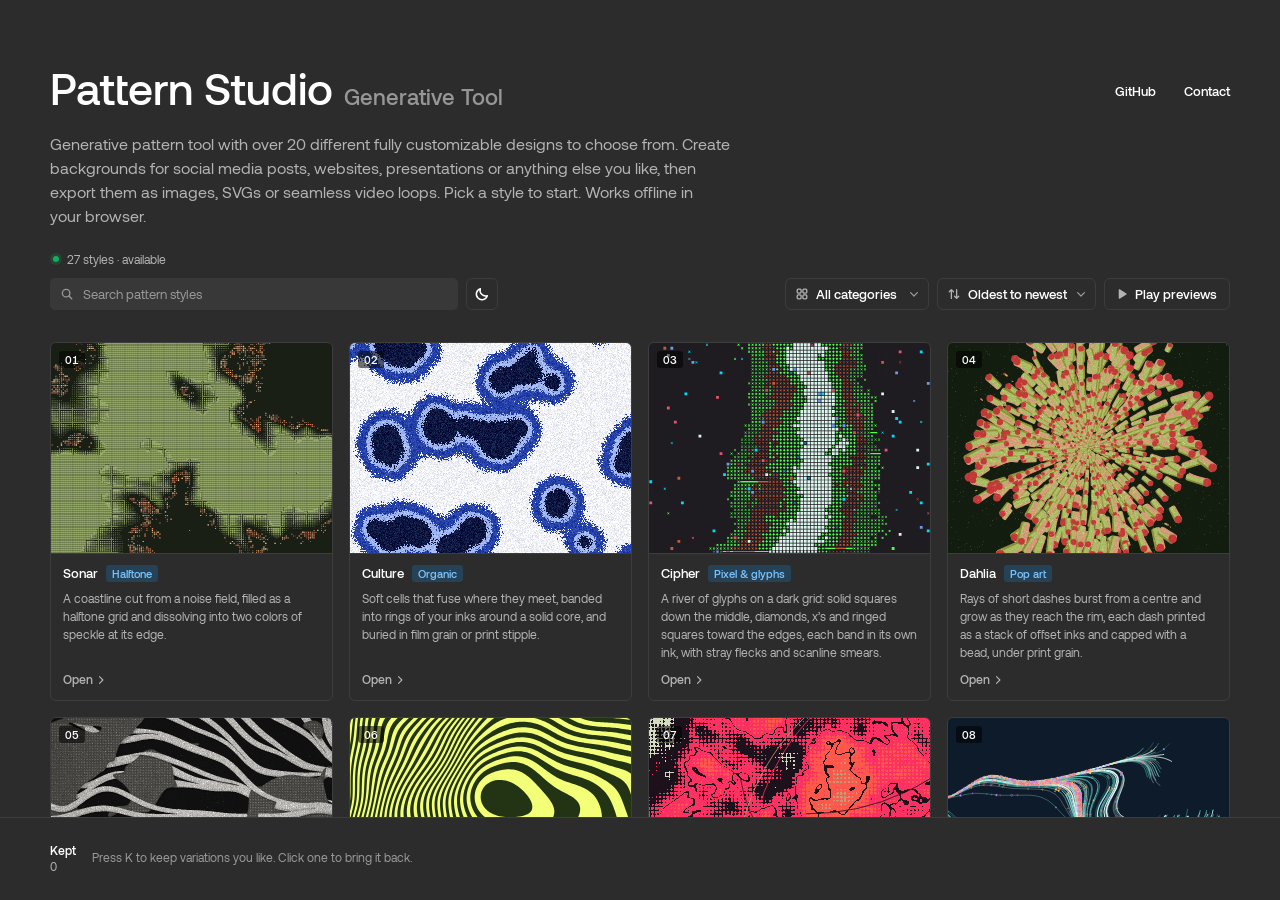
==== commit 29191064: "Brush and Vein Updates" ====
--- a/public/index.html
+++ b/public/index.html
@@ -13430,7 +13430,7 @@
   PL.tools.register({
     id: 'brush',
     name: 'Brush',
-    kind: 'Organic',
+    kind: 'Pop art',
     tagline: 'Layered brush strokes',
     about: 'Layers of paint laid on in brush strokes, from the back to the front like a landscape: streaky, dry-brushed strokes with ragged ends, grassy flicks along every edge and patches of the neighbouring colors, with the canvas showing through in fine specks. In the animation the wind runs through it: every layer sways back and forth like tufts of grass.',
     raster: true,
@@ -13488,7 +13488,7 @@
   const lerp = (a, b, t) => a + (b - a) * t;
 
   // The ground, the grid, the lines from the low ground to the high, the index lines, then the marks.
-  // The default look uses Forest (defaults.palette).
+  // The default look uses Moss (defaults.palette).
   const PALETTES = [
     { name: 'Forest', colors: ['#092300', '#1F3B15', '#57723F', '#738D5C', '#9DB063', '#D5E8B1'] },
     { name: 'Survey', colors: ['#F3ECDD', '#E3D7C2', '#C7A47B', '#A97C4F', '#6B4426', '#2D6CB0'] },
@@ -13909,7 +13909,7 @@
     animLabel: 'Amount',
     animHint: 'How much the terrain rises and falls over the loop (0: still)',
     defaults: {
-      palette: 'Forest', // the preset the style opens on (its card's colors)
+      palette: 'Moss', // the preset the style opens on (its card's colors)
       anim: { amount: 0.6, fps: 30, frames: 240 }, // an 8 s loop
       fx: {},
     },
@@ -13918,6 +13918,667 @@
     _K: K,
     _heights: heights,
     _contours: contours,
+  });
+})();
+/* ==========================================================================
+   tools/vein.js — Vein: a maze of beaded veins.
+
+   1. Waves: the world is covered with small overlapping patches of parallel
+      waves, each with its own heading and timing, summed into one field
+      (Veins: how many waves cross the frame). Where neighbouring patches
+      agree the crests run on for a long way; where they disagree a crest
+      ends, as in a fingerprint (Order: long, unbroken veins or a busier maze
+      of short ones).
+   2. Flow: a patch takes its heading from the domain it lies in (Domains:
+      how big; their borders curve), each domain its own (Turn: how far the
+      headings stray from one another), bent a little within it; round each
+      domain's middle the veins turn to run in to it like spokes (Hubs). So
+      families of parallel veins meet in seams and hubs.
+   3. Veins: every crest (where the waves' phase is 0) is traced on a fine
+      grid (marching squares) and drawn as one outline, Weight thick, swelling
+      into lopsided beads and narrowing between them (Beads) and zigzagging a
+      little (Wobble). Where a crest ends, the vein reaches for the next one
+      ahead (Joins: how far) or ends in a round tip (Tips: how big).
+   4. Colors: Ground, then the veins: one color, or a few, each taken by
+      patches of the world (a vein that crosses patches changes color there).
+   5. Animation: every patch of waves sways back and forth by its own timing
+      and the bends drift, so veins slide, reach out, part and join again,
+      while the beads swell and shrink. Frame 1 is the same at any Amount.
+      Seamless; Amount 0 holds still.
+   ========================================================================== */
+(() => {
+  const clamp = (v, a, b) => (v < a ? a : v > b ? b : v);
+  const clamp01 = (v) => clamp(v, 0, 1);
+  const lerp = (a, b, t) => a + (b - a) * t;
+  const TAU = Math.PI * 2;
+  const hash = PL.rng.hash;
+  const len = (x, y) => Math.sqrt(x * x + y * y);
+
+  // Ground first, then the veins. The default look uses Berry (defaults.palette).
+  const PALETTES = [
+    { name: 'Marigold', colors: ['#FF6A28', '#FDC942'] },
+    { name: 'Coral', colors: ['#B3202E', '#FF9E8F'] },
+    { name: 'Leaf', colors: ['#1F5A36', '#C5E37A'] },
+    { name: 'Ink', colors: ['#F3EFE6', '#1C1B19'] },
+    { name: 'Lagoon', colors: ['#0B5F66', '#E4F6EF', '#7FD6C8'] },
+    { name: 'Lava', colors: ['#170A06', '#FF5A1F', '#FFC53D'] },
+    { name: 'Berry', colors: ['#5B1240', '#FF6FA8', '#FFD1E3'] },
+    { name: 'Night', colors: ['#0D1230', '#4CD6F0', '#B6F2FF'] },
+    { name: 'Moss', colors: ['#2E3A1F', '#A8B856', '#E6E2B8'] },
+    { name: 'Bloom', colors: ['#FFE6D8', '#E8546B', '#F29E4C', '#7A4FB5'] },
+  ];
+
+  /* ---- color roles -------------------------------------------------------------------- */
+  const roles = (n) => ['Ground', ...(n === 2 ? ['Veins'] : Array.from({ length: n - 1 }, (_, i) => 'Veins ' + (i + 1)))];
+  const spec = (n) => ({ ramp: 1, accents: n - 1 });
+  const isLight = (hex) => PL.color.luminance(hex) > 0.35;
+
+  // "New colors": a ground and veins that stand out from it (light on dark or dark on light), the extra
+  // vein colors near the first.
+  function generate(n, rng) {
+    const C = PL.color, h = rng.float(0, 360), dark = rng.chance(0.55);
+    const gL = dark ? rng.float(0.2, 0.34) : rng.float(0.6, 0.7), gC = rng.float(0.1, 0.17);
+    const hv = h + rng.float(25, 70) * rng.sign();
+    const veins = Array.from({ length: n - 1 }, (_, i) => C.lch(
+      dark ? rng.float(0.8, 0.93) : rng.float(0.88, 0.95),
+      rng.float(0.08, 0.15),
+      hv + i * rng.float(25, 55) * (i % 2 ? -1 : 1)));
+    return [C.lch(gL, gC, h), ...veins];
+  }
+
+  // + adds a vein color: one of the veins' own colors turned round the hue circle (as light and as vivid),
+  // the turn that stands furthest from every color there is (the ground counting double, so the new veins
+  // still stand out from it). The others keep their places.
+  function add(colors) {
+    const C = PL.color, c = colors.slice();
+    const labs = c.map((x) => C.hexToOklab(x));
+    const score = (hex) => {
+      const q = C.hexToOklab(hex);
+      return Math.min(...labs.map((r, i) => Math.hypot(q[0] - r[0], q[1] - r[1], q[2] - r[2]) / (i === 0 ? 2 : 1)));
+    };
+    let best = null, top = -1;
+    for (let i = 1; i < c.length; i++) {
+      const [L, Ch, h] = C.hexToLch(c[i]);
+      for (const dh of [40, -40, 75, -75, 110, -110, 150, -150, 180]) {
+        const hx = C.lch(L, Math.max(Ch, 0.06), h + dh), sc = score(hx);
+        if (sc > top + 1e-9) { top = sc; best = hx; }
+      }
+    }
+    c.push(best || C.mix(c[c.length - 1], c[0], 0.3));
+    return c;
+  }
+
+  // A palette of any length fitted to n colors: the ground stays first; a long one gives up vein colors
+  // from its end, a short one gets veins that stand out from its ground.
+  function fit(colors, n) {
+    const C = PL.color;
+    let c = (colors || []).map(C.normHex).filter(Boolean);
+    if (!c.length) c = PALETTES[0].colors.slice();
+    if (c.length < 2) c = [c[0], C.mix(c[0], isLight(c[0]) ? '#000000' : '#FFFFFF', 0.82)];
+    while (c.length > n) c.pop();
+    while (c.length < n) c = add(c);
+    return c;
+  }
+
+  /* ---- settings ----------------------------------------------------------------------- */
+  const S = (section, key, label, min, max, def, extra = {}) => ({ section, key, label, type: 'range', min, max, def, step: 1, ...extra });
+  const PARAMS = [
+    S('Veins', 'veins', 'Veins', 8, 48, 22, { rand: [14, 32], hint: 'How many veins cross the frame (more: closer together)' }),
+    S('Veins', 'weight', 'Weight', 0, 100, 55, { unit: '%', rand: [35, 75], hint: 'How thick the veins are' }),
+    S('Veins', 'beads', 'Beads', 0, 100, 95, { unit: '%', rand: [55, 100], hint: 'How much the veins swell into beads and narrow between them (0: smooth)' }),
+    S('Veins', 'wobble', 'Wobble', 0, 100, 70, { unit: '%', rand: [35, 90], hint: 'How much the veins zigzag' }),
+    S('Ends', 'tips', 'Tips', 0, 100, 50, { unit: '%', rand: [25, 75], hint: 'How big the round tips are where veins end (0: none)' }),
+    S('Ends', 'joins', 'Joins', 0, 100, 65, { unit: '%', rand: [30, 85], hint: 'How far a vein reaches to join the next one where it ends (0: never)' }),
+    S('Flow', 'domains', 'Domains', 0, 100, 45, { unit: '%', rand: [25, 70], hint: 'How big the families of parallel veins are' }),
+    S('Flow', 'turn', 'Turn', 0, 100, 45, { unit: '%', rand: [25, 75], hint: 'How far the families turn from one another (0: all parallel)' }),
+    S('Flow', 'hubs', 'Hubs', 0, 100, 50, { unit: '%', rand: [10, 80], hint: 'How much the veins near the middle of each family turn to run in to it, meeting like spokes' }),
+    S('Flow', 'order', 'Order', 0, 100, 12, { unit: '%', rand: [0, 45], hint: 'Long, unbroken veins (100) or a busy maze of short ones that end and meet (0)' }),
+  ];
+
+  // Constants. Lengths in wavelengths (the distance from one vein to the next) unless noted.
+  const K = {
+    sig: [0.55, 1.25],    // each patch of waves: a soft disc this wide (sigma) at Order 0 -> 100 ...
+    cellPer: 1.25,        // ... one per square cell this many sigmas across ...
+    reach: 3,             // ... summed out to this many sigmas
+    per: 6,               // the grid: this many points per wavelength ...
+    maxCells: 150000,     // ... and at most this many in all (General's Size zoomed far out samples coarser)
+    patch: 5,             // with more than one vein color: patches of veins this wide take one each
+    dom: [3, 18],         // domains this wide at Domains 0 -> 100 ...
+    domWarp: 0.35,        // ... their borders pushed about by up to this much of that (so they curve) ...
+    hubR: 0.45,           // ... and round their centres (Hubs) the veins turn to run in to it, out to this far
+    bendL: 7,             // within a domain the heading bends over this distance ...
+    bend: 0.6,            // ... by up to about this much (radians)
+    half: [0.03, 0.14],   // a vein's half-width at Weight 0 -> 100
+    beadF: 2.6,           // beads: noise cycles per wavelength ...
+    bead: 1.0,            // ... swelling or narrowing a vein by up to this much of its width at Beads 100 ...
+    neck: 0.22,           // ... never narrower than this much of it ...
+    lobe: 0.6,            // ... and swelling more on one side than the other by up to this much (lopsided)
+    tip: [0.8, 2.6],      // a tip's radius: this many half-widths at Tips 0 -> 100 (0: none) ...
+    tipVar: 0.3,          // ... give or take this much; tips closer than a few radii shrink (a vein just parting)
+    join: 0.8,            // a vein's end joins the next vein ahead of it within this much at Joins 100 ...
+    joinCos: 0.25,        // ... as long as it lies within about 75 degrees of straight ahead
+    wobF: 1.6,            // wobble: noise cycles per wavelength ...
+    wob: 0.16,            // ... moving a vein sideways by up to this much at Wobble 100
+    step: 0.07,           // a vein's outline has a point every this much along it
+    swing: 1.1,           // animation: each patch's waves swing this far (radians) x Amount ...
+    drift: 0.22,          // ... the bends, beads and wobble change along a circle this big (noise units) x Amount
+  };
+
+  /* ---- the waves ---------------------------------------------------------------------- */
+  // The nearest site of a jittered grid of sites D apart, to a point pushed about a little first (so the
+  // borders between cells bend): its cell [a, b].
+  function cells(seed, D) {
+    const s2 = (seed * 104729 + 33) | 0, NW = PL.noise.get((seed ^ 0x6c8e9cf5) >>> 0), fd = 1 / D, dw = K.domWarp * D;
+    return (x0, y0) => {
+      const x = x0 + dw * NW.noise4(x0 * fd, y0 * fd, 1.7, 0), y = y0 + dw * NW.noise4(x0 * fd + 13.1, y0 * fd - 7.7, 4.2, 0);
+      const si = Math.floor(x / D), sj = Math.floor(y / D);
+      let best = Infinity, a0 = 0, b0 = 0;
+      for (let b = sj - 1; b <= sj + 1; b++) for (let a = si - 1; a <= si + 1; a++) {
+        const dx = (a + hash(a, b, s2, 1)) * D - x, dy = (b + hash(a, b, s2, 2)) * D - y, d = dx * dx + dy * dy;
+        if (d < best) { best = d; a0 = a; b0 = b; }
+      }
+      return [a0, b0];
+    };
+  }
+  // Directions: every point takes the heading of its domain (Domains: how big; Turn: how far the headings
+  // stray from one another round the frame's own).
+  function headings(seed, p, lam) {
+    const D = lam * lerp(K.dom[0], K.dom[1], clamp01((p.domains ?? 45) / 100));
+    const turn = clamp01((p.turn ?? 45) / 100) * Math.PI, s2 = (seed * 104729 + 33) | 0;
+    const th0 = TAU * hash(s2, 7, 3, 1);
+    const site = cells(seed, D), hub = clamp01((p.hubs ?? 50) / 100);
+    // a patch at (x, y): its domain's heading, turned (Hubs) toward running round the domain's centre, so the
+    // veins there run in to it like spokes and meet
+    const heading = (x, y) => {
+      const [a, b] = site(x, y), th = th0 + turn * (2 * hash(a, b, s2, 3) - 1);
+      if (!(hub > 0)) return th;
+      const rx = x - (a + hash(a, b, s2, 1)) * D, ry = y - (b + hash(a, b, s2, 2)) * D, rl = len(rx, ry) || 1;
+      const f = hub * Math.exp(-(rl * rl) / (K.hubR * K.hubR * D * D));
+      return Math.atan2((1 - f) * Math.sin(th) + (f * rx) / rl, (1 - f) * Math.cos(th) - (f * ry) / rl);
+    };
+    return { D, turn, hub, heading };
+  }
+
+  let HEAD = null; // the patches' domain headings, by patch: { key, map }
+  let CX = null, SX = null; // one patch's factors along x
+  // S = sum of w(x - p) e^(i (k n.(x - p) + phase)) over the patches p near x, on (nx + 1) x (ny + 1) points
+  // g apart from (X0, Y0) (frame units). lam: the wavelength. Returns { re, im }.
+  function waves(seed, p, lam, X0, Y0, g, nx, ny, t, amount) {
+    const W1 = nx + 1, re = new Float64Array(W1 * (ny + 1)), im = new Float64Array(W1 * (ny + 1));
+    const sig = lam * lerp(K.sig[0], K.sig[1], clamp01((p.order ?? 12) / 100)), cell = sig * K.cellPer, Rw = sig * K.reach;
+    const k = TAU / lam, i2 = 1 / (2 * sig * sig), Q = Math.exp(-2 * g * g * i2);
+    const s1 = (seed * 7919 + 17) | 0;
+    const H = headings(seed, p, lam);
+    // each patch's domain heading stays the same from frame to frame: kept, so a frame only adds the bends
+    const hk = [seed, lam, cell, H.D, H.turn, H.hub].join();
+    if (!HEAD || HEAD.key !== hk || HEAD.map.size > 400000) HEAD = { key: hk, map: new Map() };
+    const NB = PL.noise.get((seed ^ 0x51a3c2d7) >>> 0), fb = 1 / (lam * K.bendL);
+    // time: the bends travel round a circle in noise; every patch swings by its own timing
+    const th = TAU * t, R = K.drift * amount, zc = R * (Math.cos(th) - 1), wc = R * Math.sin(th);
+    const sw = K.swing * amount;
+    const ci0 = Math.floor((X0 - Rw) / cell), ci1 = Math.floor((X0 + nx * g + Rw) / cell);
+    const cj0 = Math.floor((Y0 - Rw) / cell), cj1 = Math.floor((Y0 + ny * g + Rw) / cell);
+    let count = 0;
+    for (let cj = cj0; cj <= cj1; cj++) for (let ci = ci0; ci <= ci1; ci++) {
+      const px = (ci + hash(ci, cj, s1, 1)) * cell, py = (cj + hash(ci, cj, s1, 2)) * cell;
+      const hid = ci * 1048576 + cj;
+      let a0 = HEAD.map.get(hid);
+      if (a0 === undefined) { a0 = H.heading(px, py); HEAD.map.set(hid, a0); }
+      const ang = a0 + K.bend * NB.noise4(px * fb, py * fb, zc, wc);
+      const rho = TAU * hash(ci, cj, s1, 4);
+      const ph = TAU * hash(ci, cj, s1, 3) + sw * (Math.sin(th + rho) - Math.sin(rho));
+      const kx = Math.cos(ang) * k, ky = Math.sin(ang) * k;
+      // the patch reaches Rw each way (a square): its weight and wave split into a factor along x and one
+      // along y, each worked out by running products (no trig per point), then multiplied together
+      const i0 = Math.max(0, Math.ceil((px - Rw - X0) / g)), i1 = Math.min(nx, Math.floor((px + Rw - X0) / g));
+      const j0 = Math.max(0, Math.ceil((py - Rw - Y0) / g)), j1 = Math.min(ny, Math.floor((py + Rw - Y0) / g));
+      if (i1 < i0 || j1 < j0) continue;
+      count++;
+      const nc = i1 - i0 + 1;
+      if (!CX || CX.length < nc) { CX = new Float64Array(nc + 64); SX = new Float64Array(nc + 64); }
+      {
+        const dx = X0 + i0 * g - px, cr = Math.cos(kx * g), sr = Math.sin(kx * g);
+        let w = Math.exp(-dx * dx * i2), q = Math.exp(-(2 * dx * g + g * g) * i2), c = Math.cos(kx * dx + ph), s = Math.sin(kx * dx + ph);
+        for (let i = 0; i < nc; i++) {
+          CX[i] = w * c; SX[i] = w * s;
+          const c2 = c * cr - s * sr; s = c * sr + s * cr; c = c2;
+          w *= q; q *= Q;
+        }
+      }
+      const dy = Y0 + j0 * g - py, cr = Math.cos(ky * g), sr = Math.sin(ky * g);
+      let w = Math.exp(-dy * dy * i2), q = Math.exp(-(2 * dy * g + g * g) * i2), c = Math.cos(ky * dy), s = Math.sin(ky * dy);
+      for (let j = j0; j <= j1; j++) {
+        const a = w * c, b = w * s;
+        for (let i = 0, o = j * W1 + i0; i < nc; i++, o++) {
+          re[o] += a * CX[i] - b * SX[i];
+          im[o] += a * SX[i] + b * CX[i];
+        }
+        const c2 = c * cr - s * sr; s = c * sr + s * cr; c = c2;
+        w *= q; q *= Q;
+      }
+    }
+    return { re, im, count };
+  }
+
+  /* ---- the crests --------------------------------------------------------------------- */
+  // Where the phase is 0: Im S crosses 0 with Re S > 0. Traced cell by cell (marching squares) and joined
+  // into lines [{ pts, closed, tipA, tipB }]. A crest ends where S passes through 0 (a wave ends there):
+  // that end is a tip. Two cells that share an edge work out the same point on it, so the pieces join.
+  let BUF = null;
+  function crests(re, im, nx, ny, X0, Y0, g) {
+    const W1 = nx + 1, nH = nx * (ny + 1), nE = nH + W1 * ny;
+    const P = []; // pieces: [eA, xA, yA, eB, xB, yB]; e < 0: a tip (unique)
+    let tip = -1;
+    const X = [0, 0, 0, 0], Y = [0, 0, 0, 0], E = [0, 0, 0, 0], RE = [0, 0, 0, 0];
+    for (let j = 0; j < ny; j++) {
+      const y0 = Y0 + j * g, y1 = y0 + g;
+      for (let i = 0; i < nx; i++) {
+        const ka = j * W1 + i, kb = ka + 1, kc = ka + W1 + 1, kd = ka + W1;
+        const a = im[ka], b = im[kb], c = im[kc], d = im[kd];
+        const cas = (a > 0 ? 1 : 0) | (b > 0 ? 2 : 0) | (c > 0 ? 4 : 0) | (d > 0 ? 8 : 0);
+        if (cas === 0 || cas === 15) continue;
+        const x0 = X0 + i * g, x1 = x0 + g;
+        // the crossing on side sd (0 top, 1 right, 2 bottom, 3 left): where, which edge, and Re S there
+        const at = (sd, o) => {
+          let t;
+          if (sd === 0) { t = a / (a - b); X[o] = x0 + t * g; Y[o] = y0; E[o] = j * nx + i; RE[o] = re[ka] + t * (re[kb] - re[ka]); }
+          else if (sd === 1) { t = b / (b - c); X[o] = x1; Y[o] = y0 + t * g; E[o] = nH + j * W1 + i + 1; RE[o] = re[kb] + t * (re[kc] - re[kb]); }
+          else if (sd === 2) { t = d / (d - c); X[o] = x0 + t * g; Y[o] = y1; E[o] = (j + 1) * nx + i; RE[o] = re[kd] + t * (re[kc] - re[kd]); }
+          else { t = a / (a - d); X[o] = x0; Y[o] = y0 + t * g; E[o] = nH + j * W1 + i; RE[o] = re[ka] + t * (re[kd] - re[ka]); }
+        };
+        // one piece from crossing u to crossing v: kept where Re S > 0, cut where it changes sign
+        const piece = (u, v) => {
+          const ru = RE[u], rv = RE[v];
+          if (ru > 0 && rv > 0) P.push(E[u], X[u], Y[u], E[v], X[v], Y[v]);
+          else if (ru > 0 || rv > 0) {
+            const f = ru / (ru - rv), xm = X[u] + f * (X[v] - X[u]), ym = Y[u] + f * (Y[v] - Y[u]);
+            if (ru > 0) P.push(E[u], X[u], Y[u], tip--, xm, ym);
+            else P.push(tip--, xm, ym, E[v], X[v], Y[v]);
+          }
+        };
+        let s1, s2, s3 = -1, s4 = -1;
+        switch (cas) {
+          case 1: case 14: s1 = 0; s2 = 3; break;
+          case 2: case 13: s1 = 0; s2 = 1; break;
+          case 3: case 12: s1 = 3; s2 = 1; break;
+          case 4: case 11: s1 = 1; s2 = 2; break;
+          case 6: case 9: s1 = 0; s2 = 2; break;
+          case 7: case 8: s1 = 3; s2 = 2; break;
+          case 5: // a and c above: joined through the middle (b and d cut off), or apart
+            if (a + b + c + d > 0) { s1 = 0; s2 = 1; s3 = 3; s4 = 2; } else { s1 = 0; s2 = 3; s3 = 1; s4 = 2; }
+            break;
+          default: // 10: b and d above
+            if (a + b + c + d > 0) { s1 = 0; s2 = 3; s3 = 1; s4 = 2; } else { s1 = 0; s2 = 1; s3 = 3; s4 = 2; }
+        }
+        at(s1, 0); at(s2, 1); piece(0, 1);
+        if (s3 >= 0) { at(s3, 2); at(s4, 3); piece(2, 3); }
+      }
+    }
+    if (!BUF || BUF.mark.length < nE) BUF = { mark: new Int32Array(nE).fill(-1), A: new Int32Array(nE), B: new Int32Array(nE), lv: 0 };
+    const { mark, A, B } = BUF, lv = ++BUF.lv, n = P.length / 6;
+    for (let s = 0; s < n; s++) for (let h = 0; h < 2; h++) {
+      const e = P[6 * s + 3 * h];
+      if (e < 0) continue;
+      if (mark[e] !== lv) { mark[e] = lv; A[e] = s; B[e] = -1; } else B[e] = s;
+    }
+    const used = new Uint8Array(n), lines = [];
+    // from piece s, entering by its crossing h
+    const walk = (s, h) => {
+      const e0 = P[6 * s + 3 * h], pts = [P[6 * s + 3 * h + 1], P[6 * s + 3 * h + 2]];
+      let e = e0, tipB = false;
+      while (s >= 0 && !used[s]) {
+        used[s] = 1;
+        const x = P[6 * s] === e ? 1 : 0; // its other crossing
+        e = P[6 * s + 3 * x];
+        pts.push(P[6 * s + 3 * x + 1], P[6 * s + 3 * x + 2]);
+        if (e < 0) { tipB = true; break; }
+        s = A[e] === s ? B[e] : A[e];
+      }
+      const closed = e0 >= 0 && e === e0 && !tipB && pts.length > 6;
+      if (closed) pts.length -= 2;
+      return { pts, closed, tipA: e0 < 0, tipB };
+    };
+    // open lines first (from a tip, or a crossing only one piece reaches: the grid's border), then the loops
+    for (let s = 0; s < n; s++) {
+      if (used[s]) continue;
+      for (let h = 0; h < 2; h++) {
+        const e = P[6 * s + 3 * h];
+        if (e < 0 || B[e] === -1) { lines.push(walk(s, h)); break; }
+      }
+    }
+    for (let s = 0; s < n; s++) if (!used[s]) lines.push(walk(s, 0));
+    return lines;
+  }
+
+  // Round a line off (corner cutting), keeping an open line's ends.
+  function smoothLine(pts, closed) {
+    const n = pts.length / 2;
+    if (n < 3) return pts;
+    const q = [];
+    if (!closed) q.push(pts[0], pts[1]);
+    const m = closed ? n : n - 1;
+    for (let i = 0; i < m; i++) {
+      const x0 = pts[2 * i], y0 = pts[2 * i + 1], j = (i + 1) % n, x1 = pts[2 * j], y1 = pts[2 * j + 1];
+      q.push(0.75 * x0 + 0.25 * x1, 0.75 * y0 + 0.25 * y1, 0.25 * x0 + 0.75 * x1, 0.25 * y0 + 0.75 * y1);
+    }
+    if (!closed) { q.splice(2, 2); q.splice(q.length - 2, 2); q.push(pts[2 * n - 2], pts[2 * n - 1]); }
+    return q;
+  }
+
+  // Points evenly spaced along a line, about ds apart (an open line keeps both ends).
+  function resample(pts, closed, ds) {
+    const n = pts.length / 2;
+    if (n < 2) return pts.slice();
+    const segs = closed ? n : n - 1;
+    let L = 0;
+    for (let i = 0; i < segs; i++) { const j = (i + 1) % n; L += len(pts[2 * j] - pts[2 * i], pts[2 * j + 1] - pts[2 * i + 1]); }
+    if (!(L > 0)) return [pts[0], pts[1]];
+    const m = Math.max(closed ? 6 : 1, Math.round(L / ds)), step = L / m, out = [];
+    let i = 0, s0 = 0, segL = len(pts[2] - pts[0], pts[3] - pts[1]);
+    const count = closed ? m : m + 1;
+    for (let k = 0; k < count; k++) {
+      const target = Math.min(L, k * step);
+      while (s0 + segL < target && i < segs - 1) {
+        s0 += segL; i++;
+        const j = (i + 1) % n;
+        segL = len(pts[2 * j] - pts[2 * i], pts[2 * j + 1] - pts[2 * i + 1]);
+      }
+      const j = (i + 1) % n, f = segL > 0 ? clamp01((target - s0) / segL) : 0;
+      out.push(pts[2 * i] + f * (pts[2 * j] - pts[2 * i]), pts[2 * i + 1] + f * (pts[2 * j + 1] - pts[2 * i + 1]));
+    }
+    return out;
+  }
+
+  /* ---- outlines ---------------------------------------------------------------------- */
+  // The outline of a vein: a crest c (flat [x, y, …]) with a half-width on either side (rl on its left,
+  // rr on its right, as it runs) and round ends; a loop gives its outer side and its inner one joined by a
+  // seam (so the inside stays a hole). One polygon, clockwise, so a vein is one shape however lumpy.
+  // Where the crest bends tighter than a side is wide, that side is held in (it would fold over itself).
+  const CAP = 7; // points round each end
+  function outline(c, rl, rr, closed) {
+    const n = c.length / 2;
+    if (n < 2) return null;
+    let L0 = 0, rmax = 0;
+    for (let i = 1; i < n; i++) L0 += len(c[2 * i] - c[2 * i - 2], c[2 * i + 1] - c[2 * i - 1]);
+    for (let i = 0; i < n; i++) rmax = Math.max(rmax, rl[i], rr[i]);
+    if (closed) L0 += len(c[0] - c[2 * n - 2], c[1] - c[2 * n - 1]);
+    // (shorter than it is wide, or a ring too small to have a hole: the caller draws a dot)
+    if (closed ? L0 < 3 * TAU * rmax : L0 < 0.5 * rmax) return null;
+    const L = [], Rt = [];
+    let lx = NaN, ly = NaN, rx = NaN, ry = NaN;
+    const nrm = new Float64Array(2 * n);
+    for (let i = 0; i < n; i++) {
+      const a = closed ? (i - 1 + n) % n : Math.max(0, i - 1), b = closed ? (i + 1) % n : Math.min(n - 1, i + 1);
+      let tx = c[2 * b] - c[2 * a], ty = c[2 * b + 1] - c[2 * a + 1];
+      const tl = len(tx, ty) || 1;
+      tx /= tl; ty /= tl;
+      const nx = -ty, ny = tx;
+      nrm[2 * i] = nx; nrm[2 * i + 1] = ny;
+      let hl = rl[i], hr = rr[i];
+      if (a !== i && b !== i) {
+        // signed curvature (> 0: turning toward the left side)
+        const ux = c[2 * i] - c[2 * a], uy = c[2 * i + 1] - c[2 * a + 1], vx = c[2 * b] - c[2 * i], vy = c[2 * b + 1] - c[2 * i + 1];
+        const lu = len(ux, uy), lv = len(vx, vy);
+        if (lu > 0 && lv > 0) {
+          const kp = (2 * (ux * vy - uy * vx)) / (lu * lv * (lu + lv));
+          if (kp > 0) hl = Math.min(hl, 0.9 / kp); else if (kp < 0) hr = Math.min(hr, -0.9 / kp);
+        }
+      }
+      const x = c[2 * i], y = c[2 * i + 1];
+      // each side only moves on (a point that falls back behind the last is where it would fold)
+      const plx = x + nx * hl, ply = y + ny * hl, prx = x - nx * hr, pry = y - ny * hr;
+      if (!(L.length && (plx - lx) * tx + (ply - ly) * ty < 0)) { L.push(plx, ply); lx = plx; ly = ply; }
+      if (!(Rt.length && (prx - rx) * tx + (pry - ry) * ty < 0)) { Rt.push(prx, pry); rx = prx; ry = pry; }
+    }
+    if (closed) {
+      const A = area(L), B = area(Rt);
+      let outer = Math.abs(A) >= Math.abs(B) ? L : Rt, inner = outer === L ? Rt : L;
+      if (area(outer) < 0) outer = reverse(outer);
+      if (area(inner) > 0) inner = reverse(inner);
+      return outer.concat(outer[0], outer[1], inner, inner[0], inner[1]);
+    }
+    // left side on, round the end, right side back, round the start
+    const out = L.slice();
+    const cap = (i, from) => { // (from 0: left side to right, round the front; 1: right to left, round the back)
+      const x = c[2 * i], y = c[2 * i + 1], a0 = Math.atan2(nrm[2 * i + 1], nrm[2 * i]);
+      for (let k = 1; k < CAP; k++) {
+        const f = k / CAP, ang = a0 + from * Math.PI - f * Math.PI, rad = lerp(from === 0 ? rl[i] : rr[i], from === 0 ? rr[i] : rl[i], f);
+        out.push(x + Math.cos(ang) * rad, y + Math.sin(ang) * rad);
+      }
+    };
+    cap(n - 1, 0);
+    for (let k = Rt.length - 2; k >= 0; k -= 2) out.push(Rt[k], Rt[k + 1]);
+    cap(0, 1);
+    return area(out) < 0 ? reverse(out) : out;
+  }
+  function area(p) {
+    let s = 0;
+    for (let i = 0, n = p.length / 2; i < n; i++) { const j = (i + 1) % n; s += p[2 * i] * p[2 * j + 1] - p[2 * j] * p[2 * i + 1]; }
+    return s / 2;
+  }
+  function reverse(p) {
+    const q = new Array(p.length);
+    for (let i = 0, n = p.length / 2; i < n; i++) { q[2 * i] = p[2 * (n - 1 - i)]; q[2 * i + 1] = p[2 * (n - 1 - i) + 1]; }
+    return q;
+  }
+
+  /* ---- the picture -------------------------------------------------------------------- */
+  const smooth01 = (a, b, v) => { const x = clamp01((v - a) / (b - a)); return x * x * (3 - 2 * x); };
+
+  function build({ W, H, seed, p, colors, t = 0, anim, region }) {
+    const n = colors.length, names = roles(n), m = n - 1;
+    const amount = anim ? Math.max(0, anim.amount || 0) : 0;
+    const R = PL.tools.region({ W, H, region });
+    const Sz = Math.sqrt(W * H), lam = Sz / clamp(p.veins ?? 22, 4, 200);
+    const half = lam * lerp(K.half[0], K.half[1], clamp01((p.weight ?? 55) / 100));
+    const tips = clamp01((p.tips ?? 50) / 100), tipR = tips > 0 ? half * lerp(K.tip[0], K.tip[1], tips) : 0;
+    const joinR = lam * K.join * clamp01((p.joins ?? 65) / 100);
+    const wob = lam * K.wob * clamp01((p.wobble ?? 70) / 100), bead = K.bead * clamp01((p.beads ?? 95) / 100);
+    // the grid over the region, with room for the tips, the joins and the wobble (finer when zoomed in)
+    const z = region && region.z > 1 ? Math.min(region.z, 4) : 1;
+    let g = lam / K.per / z;
+    const pad = Math.max(tipR * (1 + K.tipVar), half * (1 + bead) * (1 + K.lobe)) + wob + joinR + 2 * g;
+    const rw = R.x1 - R.x0 + 2 * pad, rh = R.y1 - R.y0 + 2 * pad;
+    if (((rw / g) + 3) * ((rh / g) + 3) > K.maxCells) g = Math.sqrt((rw * rh) / K.maxCells) * 1.02;
+    const X0 = R.x0 - pad, Y0 = R.y0 - pad, nx = Math.ceil(rw / g) + 1, ny = Math.ceil(rh / g) + 1;
+    const F = waves(seed | 0, p, lam, X0, Y0, g, nx, ny, t, amount);
+    const lines = crests(F.re, F.im, nx, ny, X0, Y0, g);
+
+    // beads, wobble and tips: smooth noise over the world, changing round a circle in time
+    const N = PL.noise.get((seed ^ 0x2f6b9e13) >>> 0), n4 = N.noise4;
+    const th = TAU * t, Rt = K.drift * amount, zc = Rt * (Math.cos(th) - 1), wc = Rt * Math.sin(th);
+    const fB = K.beadF / lam, fW = K.wobF / lam, fT = 0.35 / lam;
+    const ds = Math.max((lam * K.step) / clamp(region && region.z > 0 ? region.z : 1, 0.25, 4), 0.35 * g); // (finer zoomed in, coarser zoomed out)
+    // 1. every vein: points along its crest (moved sideways by the wobble), a half-width either side of
+    //    each (beads; lopsided ones swell more on one side)
+    const V = [];
+    for (const ln of lines) {
+      if (ln.pts.length < 4) continue;
+      const c = resample(smoothLine(smoothLine(ln.pts, ln.closed), ln.closed), ln.closed, ds), cnt = c.length / 2;
+      const q = c.slice(), rl = new Float64Array(cnt), rr = new Float64Array(cnt);
+      for (let k = 0; k < cnt; k++) {
+        const x = c[2 * k], y = c[2 * k + 1];
+        const r = half * Math.max(K.neck, 1 + bead * n4(x * fB + 31.7, y * fB - 17.3, zc * 2, wc * 2));
+        const lop = K.lobe * n4(x * fB - 11.9, y * fB + 23.5, zc * 2, wc * 2);
+        rl[k] = r * (1 + lop); rr[k] = r * (1 - lop);
+        if (cnt < 2 || !(wob > 0)) continue;
+        const a = ln.closed ? (k - 1 + cnt) % cnt : Math.max(0, k - 1), b = ln.closed ? (k + 1) % cnt : Math.min(cnt - 1, k + 1);
+        let tx = c[2 * b] - c[2 * a], ty = c[2 * b + 1] - c[2 * a + 1];
+        const tl = len(tx, ty);
+        if (!(tl > 0)) continue;
+        const d = (wob * n4(x * fW + 7.3, y * fW - 3.1, zc * 1.5, wc * 1.5)) / tl;
+        q[2 * k] = x - ty * d; q[2 * k + 1] = y + tx * d;
+      }
+      V.push({ q, rl, rr, cnt, closed: ln.closed, tipA: ln.tipA, tipB: ln.tipB });
+    }
+    const rad = (v, k) => 0.5 * (v.rl[k] + v.rr[k]);
+    // 2. the tips (where a wave ends), and every point of every vein in a coarse grid, for finding what
+    //    lies near a tip
+    const cs = Math.max(lam * 0.5, joinR * 0.5);
+    const gx0 = X0 - cs, gy0 = Y0 - cs, gnx = Math.ceil((nx * g + 2 * cs) / cs) + 1, gny = Math.ceil((ny * g + 2 * cs) / cs) + 1;
+    const cellOf = (x, y) => clamp(Math.floor((y - gy0) / cs), 0, gny - 1) * gnx + clamp(Math.floor((x - gx0) / cs), 0, gnx - 1);
+    let total = 0;
+    for (const v of V) total += v.cnt;
+    const start = new Int32Array(gnx * gny + 1), PV = new Int32Array(total), PK = new Int32Array(total);
+    for (const v of V) for (let k = 0; k < v.cnt; k++) start[cellOf(v.q[2 * k], v.q[2 * k + 1]) + 1]++;
+    for (let i = 0; i < gnx * gny; i++) start[i + 1] += start[i];
+    const fill = start.slice(0, gnx * gny);
+    const T = [];
+    V.forEach((v, vi) => {
+      for (let k = 0; k < v.cnt; k++) { const o = fill[cellOf(v.q[2 * k], v.q[2 * k + 1])]++; PV[o] = vi; PK[o] = k; }
+      if (v.closed) return;
+      for (const [isTip, k, k2] of [[v.tipA, 0, Math.min(v.cnt - 1, 5)], [v.tipB, v.cnt - 1, Math.max(0, v.cnt - 6)]]) {
+        if (!isTip) continue;
+        const x = v.q[2 * k], y = v.q[2 * k + 1];
+        let dx = x - v.q[2 * k2], dy = y - v.q[2 * k2 + 1];
+        const dl = len(dx, dy);
+        if (dl > 0) { dx /= dl; dy /= dl; }
+        T.push({ vi, k, x, y, dx, dy, rt: tipR * (1 + K.tipVar * n4(x * fT - 5.9, y * fT + 8.3, zc, wc)), js: 0 });
+      }
+    });
+    // 3. joins: a tip reaches for the nearest vein ahead of it (not its own end); the join thins away as
+    //    that vein gets out of reach, or when two veins are about as near (so it never jumps between them)
+    const own = Math.ceil(1.5 / K.step);
+    const bridges = [];
+    if (joinR > 0) {
+      for (const tp of T) {
+        let best = Infinity, bv = -1, bk = -1, second = Infinity;
+        const ix0 = clamp(Math.floor((tp.x - joinR - gx0) / cs), 0, gnx - 1), ix1 = clamp(Math.floor((tp.x + joinR - gx0) / cs), 0, gnx - 1);
+        const iy0 = clamp(Math.floor((tp.y - joinR - gy0) / cs), 0, gny - 1), iy1 = clamp(Math.floor((tp.y + joinR - gy0) / cs), 0, gny - 1);
+        for (let iy = iy0; iy <= iy1; iy++) for (let ix = ix0; ix <= ix1; ix++) {
+          const cell = iy * gnx + ix;
+          for (let u = start[cell]; u < start[cell + 1]; u++) {
+            const vi = PV[u], k = PK[u];
+            if (vi === tp.vi && Math.abs(k - tp.k) < own) continue;
+            const v = V[vi], dx = v.q[2 * k] - tp.x, dy = v.q[2 * k + 1] - tp.y, d = len(dx, dy);
+            if (!(d > 0) || d > joinR) continue;
+            const cos = (dx * tp.dx + dy * tp.dy) / d;
+            if (cos <= K.joinCos) continue;
+            // (the score rises smoothly to nothing toward the edge of the cone ahead, so the best never jumps)
+            const sc = d / ((0.6 + 0.4 * cos) * smooth01(K.joinCos, K.joinCos + 0.3, cos));
+            if (sc < best) {
+              if (bv >= 0 && bv !== vi) second = best;
+              best = sc; bv = vi; bk = k;
+            } else if (vi !== bv && sc < second) second = sc;
+          }
+        }
+        if (bv < 0) continue;
+        const js = (1 - smooth01(0.7 * joinR, joinR, best)) * smooth01(1.04, 1.3, second / best);
+        if (js <= 0.02) continue;
+        tp.js = js;
+        bridges.push({ tp, v: V[bv], k: bk, js });
+      }
+    }
+    // tips that lie close together (a vein just parting, or a short piece) shrink
+    const tc = new Map(), tk = (x, y) => Math.floor((x - gx0) / cs) * 100003 + Math.floor((y - gy0) / cs);
+    for (const tp of T) { const k = tk(tp.x, tp.y); let a = tc.get(k); if (!a) tc.set(k, (a = [])); a.push(tp); }
+    for (const tp of T) {
+      let near = Infinity;
+      const ix = Math.floor((tp.x - gx0) / cs), iy = Math.floor((tp.y - gy0) / cs);
+      for (let b = iy - 1; b <= iy + 1; b++) for (let a = ix - 1; a <= ix + 1; a++) {
+        const L = tc.get(a * 100003 + b);
+        if (L) for (const o of L) if (o !== tp) { const d = len(o.x - tp.x, o.y - tp.y); if (d < near) near = d; }
+      }
+      tp.rt *= smooth01(tp.rt, 3 * tp.rt, Math.min(near, cs)) * (1 - tp.js);
+    }
+
+    // 4. draw: the veins and the joins (one outline each), then the tips
+    const scene = new PL.Scene(W, H, colors[0], 0);
+    const layers = Array.from({ length: m }, (_, i) => scene.layer('veins-' + i, colors[1 + i], names[1 + i], 1 + i));
+    // with more than one vein color, every patch of the world takes one (patches stay put as the veins move)
+    const patch = m > 1 ? cells((seed ^ 0x3e1) | 0, lam * K.patch) : null, s3 = (seed * 31337 + 7) | 0;
+    const tone = (x, y) => { const [a, b] = patch(x, y); return Math.min(m - 1, Math.floor(hash(a, b, s3, 5) * m)); };
+    const layerAt = m === 1 ? () => layers[0] : (x, y) => layers[tone(x, y)];
+    // a vein shorter than it is wide: a dot at its middle
+    const dot = (v) => {
+      let x = 0, y = 0, r = 0, d = 0;
+      for (let j = 0; j < v.cnt; j++) { x += v.q[2 * j]; y += v.q[2 * j + 1]; r = Math.max(r, rad(v, j)); }
+      x /= v.cnt; y /= v.cnt;
+      if (v.closed) { for (let j = 0; j < v.cnt; j++) d += len(v.q[2 * j] - x, v.q[2 * j + 1] - y); d /= v.cnt; } // (a tiny ring: a dot as wide)
+      PL.Scene.circle(layerAt(x, y), x, y, r + d);
+    };
+    for (const v of V) {
+      if (v.cnt === 1) { PL.Scene.circle(layerAt(v.q[0], v.q[1]), v.q[0], v.q[1], rad(v, 0)); continue; }
+      if (m === 1) { const o = outline(v.q, v.rl, v.rr, v.closed); if (o) PL.Scene.poly(layers[0], o); else dot(v); continue; }
+      // the patch of every point (looked up every few points, and point by point between two that differ);
+      // a vein that crosses patches is drawn in pieces, one per patch, each reaching a point into the next
+      const n = v.cnt, ci = new Int8Array(n), at = (k) => tone(v.q[2 * k], v.q[2 * k + 1]);
+      ci[0] = at(0);
+      for (let k0 = 0; k0 < n - 1;) {
+        const k1 = Math.min(n - 1, k0 + 4), c1 = at(k1);
+        for (let j = k0 + 1; j < k1; j++) ci[j] = c1 === ci[k0] ? c1 : at(j);
+        ci[k1] = c1; k0 = k1;
+      }
+      let first = 0;
+      while (first < n && ci[first] === ci[0]) first++;
+      if (first === n) { const o = outline(v.q, v.rl, v.rr, v.closed); if (o) PL.Scene.poly(layers[ci[0]], o); else dot(v); continue; }
+      // (a loop is cut where its color changes, then drawn like an open vein)
+      const off = v.closed ? first : 0, total = v.closed ? n + 1 : n;
+      const idx = (j) => (j + off) % n;
+      for (let a = 0; a < total - 1;) {
+        let b = a;
+        while (b + 1 < total - 1 && ci[idx(b + 1)] === ci[idx(a)]) b++;
+        const lo = Math.max(0, a - (a > 0 ? 1 : 0)), hi = Math.min(total - 1, b + 1), c = [], rl = [], rr = [];
+        for (let j = lo; j <= hi; j++) { const k = idx(j); c.push(v.q[2 * k], v.q[2 * k + 1]); rl.push(v.rl[k]); rr.push(v.rr[k]); }
+        const o = outline(c, rl, rr, false);
+        if (o) PL.Scene.poly(layers[ci[idx(a)]], o);
+        else { const h = (c.length >> 2) << 1; PL.Scene.circle(layers[ci[idx(a)]], c[h], c[h + 1], Math.max(...rl, ...rr)); }
+        a = b + 1;
+      }
+    }
+    for (const B of bridges) {
+      const { tp, v, k, js } = B, v0 = V[tp.vi];
+      const ex = v.q[2 * k], ey = v.q[2 * k + 1], d = len(ex - tp.x, ey - tp.y);
+      // a curve that leaves the tip straight ahead and meets the other vein's crest; it grows out of the tip
+      // as that vein comes into reach (js: how far along it gets), its round end carrying what is left of
+      // the tip
+      const cx = tp.x + tp.dx * d * 0.5, cy = tp.y + tp.dy * d * 0.5, ue = js;
+      const steps = Math.max(2, Math.ceil((d * ue) / ds));
+      const r0 = rad(v0, tp.k), r1 = Math.max(rad(v, k), half);
+      const c = [], rr = new Float64Array(steps + 1);
+      for (let s = 0; s <= steps; s++) {
+        const u = (s / steps) * ue, a = (1 - u) * (1 - u), b = 2 * u * (1 - u), cc = u * u;
+        c.push(a * tp.x + b * cx + cc * ex, a * tp.y + b * cy + cc * ey);
+        rr[s] = lerp(r0, r1, u) * (1 - 0.25 * Math.sin(Math.PI * u));
+      }
+      // (a bridge only just setting out is left to the tip)
+      if (d * ue > 0.6 * r0) { const o = outline(c, rr, rr, false); if (o) PL.Scene.poly(layerAt(tp.x, tp.y), o); }
+      tp.x = c[2 * steps]; tp.y = c[2 * steps + 1]; tp.end = rr[steps];
+    }
+    let tipsN = 0;
+    for (const tp of T) {
+      if (tp.rt > (tp.end ?? rad(V[tp.vi], tp.k))) { PL.Scene.circle(layerAt(tp.x, tp.y), tp.x, tp.y, tp.rt); tipsN++; }
+    }
+    scene.layers = scene.layers.filter((L) => L.p.length || L.c.length);
+    scene.status = `${V.length.toLocaleString()} vein${V.length === 1 ? '' : 's'} · ${bridges.length.toLocaleString()} joins · ${tipsN.toLocaleString()} tips`;
+    return scene;
+  }
+
+  PL.tools.register({
+    id: 'vein',
+    name: 'Vein',
+    kind: 'Organic',
+    tagline: 'Beaded maze',
+    about: 'A maze of beaded veins over a flat ground, like a leaf, a fingerprint or a coral: families of parallel veins sweep across the frame and meet in seams and hubs, swelling into beads along the way; where a vein ends it reaches for the next one or ends in a round tip. In the animation the veins slide, reach out, part and join again while the beads swell and shrink.',
+    inks: {
+      min: 2, max: 6, roles, fit, spec, add, generate,
+      span: () => 2, // Invert swaps the ground and the first vein color
+      hint: 'Ground first, then the veins: one color, or a few (each family of veins takes one).',
+    },
+    palettes: PALETTES,
+    params: PARAMS,
+    animLabel: 'Amount',
+    animHint: 'How much the veins move over the loop (0: still)',
+    defaults: {
+      palette: 'Berry', // the preset the style opens on (its card's colors)
+      anim: { amount: 0.5, fps: 30, frames: 240 }, // an 8 s loop
+      fx: {},
+    },
+    build,
+    zoom: true, // draws any region of its world (General's Rotation and Size)
+    _K: K,
+    _waves: waves,
+    _crests: crests,
   });
 })();
 /* ==========================================================================
@@ -14030,7 +14691,7 @@
   const SIZES = [1080, 1600, 2048, 3000, 4096];
   const MAX_AREA = 16777216; // Safari's canvas limit (4096 x 4096)
   const OUTPUT_DEFAULTS = { ratio: '1:1', size: 2048, cw: 1584, ch: 396, render: 'smooth', transparent: false, videoSize: 1080, loops: 3 };
-  const FIRST_SEEDS = { sonar: 642061, culture: 9, cipher: 5, dahlia: 7, coral: 3, whorl: 13, splice: 31, filament: 24, stipple: 654102, rise: 1, prism: 103116, motley: 386649, warp: 1, stitch: 25, quilt: 12, modular: 414828, husk: 2, mist: 3, atlas: 1420, strand: 8, sear: 20, crowd: 10, aura: 2, cobble: 5, brush: 153043, topographic: 14 };
+  const FIRST_SEEDS = { sonar: 642061, culture: 9, cipher: 5, dahlia: 7, coral: 3, whorl: 13, splice: 31, filament: 24, stipple: 654102, rise: 1, prism: 103116, motley: 386649, warp: 1, stitch: 25, quilt: 12, modular: 414828, husk: 2, mist: 3, atlas: 1420, strand: 8, sear: 20, crowd: 10, aura: 2, cobble: 5, brush: 153043, topographic: 14, vein: 9 };
   const firstSeed = (id) => FIRST_SEEDS[id] || 1; // the seed of each tool's default look
 
   /* -------------------------------------------------------------- user data */
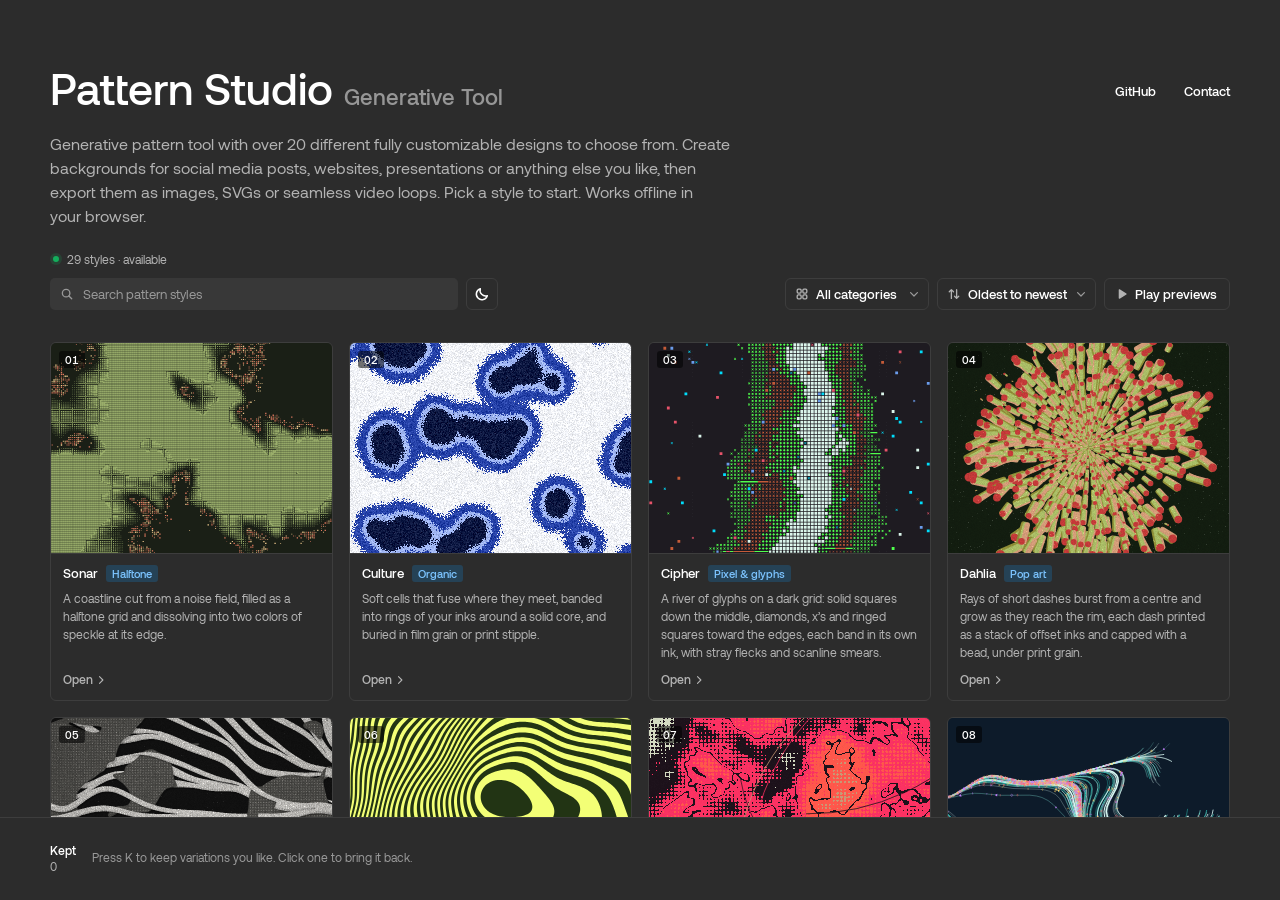
==== commit 90b48105: "Add Station and Fuzz pattern styles" ====
--- a/public/index.html
+++ b/public/index.html
@@ -14582,6 +14582,1420 @@
   });
 })();
 /* ==========================================================================
+   tools/station.js — Station: transit-map line art.
+
+   1. The map: a square grid (Grid: how many cells cross the frame) that the
+      lines walk along, reaching well past the frame (General's Size shows
+      more of it). A line runs straight for a few cells, then swings round a
+      corner (Corners: how wide), shifts across in a smooth S, or drops down
+      a staircase of sharp steps (Steps), and runs on until it leaves the
+      map or finds no room and stops (Routes: how many lines; Bends: how
+      often they turn). Some lines run as two or three tracks side by side,
+      their corners nested (Bundles). Lines never run alongside one another;
+      they cross square-on, and at some crossings the one laid first passes
+      under the other with a gap. The first line (or junction) is laid in
+      the middle of the frame, turning there.
+   2. Junctions: half-circles nested round a line, and circles with an arc
+      swinging round them that runs off into a line (Arcs).
+   3. Thin hairlines cross the whole map along the grid (Hairlines).
+   4. Stations: rings where a curve starts or ends (Rings: how many); a dot
+      where a line stops (never just past a crossing: it is cut back), a
+      bundle of three looping round one, two tracks taking one each; dots
+      at every other corner of a staircase; loose dots and rows of three
+      (Dots). The map can be the same either side of the middle (Symmetry:
+      Mirror) or turned half round (Turn).
+   5. Colors: Ground, then the lines' colors; a bundle takes two of them in
+      turn, trains ride in a color other than their track's.
+   6. Animation: trains (Trains: how many) ride every line and junction,
+      hopping from stop to stop: they set off together, glide, slow down and
+      wait, and slip under the gaps where lines cross and the dots on their
+      way. Amount: how many hops in a loop. Frame 1 is the same at any
+      Amount. Seamless.
+   ========================================================================== */
+(() => {
+  const clamp = (v, a, b) => (v < a ? a : v > b ? b : v);
+  const clamp01 = (v) => clamp(v, 0, 1);
+  const lerp = (a, b, t) => a + (b - a) * t;
+  const TAU = Math.PI * 2;
+  const len = (x, y) => Math.sqrt(x * x + y * y);
+  const DX = [1, 0, -1, 0], DY = [0, 1, 0, -1]; // headings: east, south, west, north (y runs down)
+
+  // Ground first, then the lines. The default look uses Lime (defaults.palette).
+  const PALETTES = [
+    { name: 'Lime', colors: ['#023927', '#C8F23A', '#F6BED0'] },
+    { name: 'Orchid', colors: ['#2A012B', '#7EF6AE', '#E4D4F6'] },
+    { name: 'Ticket', colors: ['#FAF3E3', '#D6184F', '#04606A'] },
+    { name: 'Midnight', colors: ['#010B2E', '#FC967E', '#FCE466'] },
+    { name: 'Signal', colors: ['#151515', '#F2EDE4', '#E8402C'] },
+    { name: 'Blueprint', colors: ['#16408F', '#F4F1E8', '#FFC94A'] },
+    { name: 'Terracotta', colors: ['#B84A2E', '#F7E7D2', '#2B1E1A'] },
+    { name: 'Mint', colors: ['#CFEBDD', '#0F4D3A', '#F26B5B'] },
+    { name: 'Sakura', colors: ['#FBE3E4', '#C8102E', '#1F2A5A'] },
+    { name: 'Express', colors: ['#F2F0EA', '#E63B2E', '#1D6FD1', '#F5B800', '#1E9E5A'] },
+  ];
+
+  /* ---- color roles -------------------------------------------------------------------- */
+  const roles = (n) => ['Ground', ...(n === 2 ? ['Lines'] : Array.from({ length: n - 1 }, (_, i) => 'Line ' + (i + 1)))];
+  const spec = (n) => ({ ramp: 1, accents: n - 1 });
+
+  // "New colors": a ground, dark or light, and lines that stand out from it, their hues well apart.
+  function generate(n, rng) {
+    const C = PL.color, h = rng.float(0, 360), dark = rng.chance(0.6);
+    const ground = dark ? C.lch(rng.float(0.16, 0.3), rng.float(0.04, 0.1), h) : C.lch(rng.float(0.93, 0.97), rng.float(0.02, 0.04), h);
+    const lines = [];
+    let hl = h + rng.float(60, 140) * rng.sign();
+    for (let i = 1; i < n; i++) {
+      lines.push(C.lch(dark ? rng.float(0.78, 0.92) : rng.float(0.4, 0.58), rng.float(0.1, 0.17), hl));
+      hl += rng.float(70, 150);
+    }
+    return [ground, ...lines];
+  }
+
+  // + adds a line color: one of the lines' own colors turned round the hue circle (as light and as vivid),
+  // the turn that stands furthest from every color there is (the ground counting double). The others keep
+  // their places.
+  function add(colors) {
+    const C = PL.color, c = colors.slice();
+    const labs = c.map((x) => C.hexToOklab(x));
+    const score = (hex) => {
+      const q = C.hexToOklab(hex);
+      return Math.min(...labs.map((r, i) => Math.hypot(q[0] - r[0], q[1] - r[1], q[2] - r[2]) / (i === 0 ? 2 : 1)));
+    };
+    let best = null, top = -1;
+    for (let i = 1; i < c.length; i++) {
+      const [L, Ch, h] = C.hexToLch(c[i]);
+      for (const dh of [40, -40, 75, -75, 110, -110, 150, -150, 180]) {
+        const hx = C.lch(L, Math.max(Ch, 0.06), h + dh), sc = score(hx);
+        if (sc > top + 1e-9) { top = sc; best = hx; }
+      }
+    }
+    c.push(best || C.mix(c[c.length - 1], c[0], 0.3));
+    return c;
+  }
+
+  // A palette of any length fitted to n colors: the ground stays first; a long one gives up line colors from
+  // its end, a short one gets lines that stand out from its ground.
+  function fit(colors, n) {
+    const C = PL.color;
+    let c = (colors || []).map(C.normHex).filter(Boolean);
+    if (!c.length) c = PALETTES[0].colors.slice();
+    if (c.length < 2) c = [c[0], C.mix(c[0], C.luminance(c[0]) > 0.35 ? '#000000' : '#FFFFFF', 0.82)];
+    while (c.length > n) c.pop();
+    while (c.length < n) c = add(c);
+    return c;
+  }
+
+  /* ---- settings ----------------------------------------------------------------------- */
+  const S = (section, key, label, min, max, def, extra = {}) => ({ section, key, label, type: 'range', min, max, def, step: 1, ...extra });
+  const PARAMS = [
+    S('Map', 'grid', 'Grid', 3, 14, 5, { rand: [4, 8], hint: 'How many grid cells cross the frame (more: a finer, busier map)' }),
+    S('Map', 'routes', 'Routes', 0, 100, 45, { unit: '%', rand: [25, 75], hint: 'How many lines run across the map' }),
+    S('Map', 'bends', 'Bends', 0, 100, 50, { unit: '%', rand: [20, 85], hint: 'How often a line turns (0: long straight runs)' }),
+    S('Map', 'corners', 'Corners', 0, 100, 50, { unit: '%', rand: [15, 90], hint: 'How wide the lines swing round their corners' }),
+    S('Map', 'bundles', 'Bundles', 0, 100, 40, { unit: '%', rand: [0, 80], hint: 'How many lines run as two or three tracks side by side' }),
+    { section: 'Map', key: 'symmetry', label: 'Symmetry', type: 'seg', def: 'none', rand: true, hint: 'The same map either side of the middle (Mirror) or turned half round (Turn)',
+      options: [{ value: 'none', label: 'None' }, { value: 'mirror', label: 'Mirror' }, { value: 'turn', label: 'Turn' }] },
+    S('Lines', 'weight', 'Weight', 0, 100, 45, { unit: '%', rand: [25, 70], hint: 'How thick the lines are' }),
+    S('Lines', 'arcs', 'Arcs', 0, 100, 40, { unit: '%', rand: [0, 80], hint: 'How many junctions of circles and half-circles' }),
+    S('Lines', 'steps', 'Steps', 0, 100, 25, { unit: '%', rand: [0, 60], hint: 'How often a line drops down a staircase of sharp steps' }),
+    S('Lines', 'hairlines', 'Hairlines', 0, 100, 40, { unit: '%', rand: [10, 70], hint: 'How many thin lines cross the whole map' }),
+    S('Stations', 'stations', 'Rings', 0, 100, 40, { unit: '%', rand: [10, 80], hint: 'How often a ring station sits where a curve starts or ends' }),
+    S('Stations', 'dots', 'Dots', 0, 100, 40, { unit: '%', rand: [10, 75], hint: 'How many loose dots and rows of three' }),
+    S('Stations', 'trains', 'Trains', 0, 100, 50, { unit: '%', rand: [20, 80], hint: 'How many trains ride the lines (0: none)' }),
+  ];
+
+  // Constants. Lengths in grid cells unless noted.
+  const K = {
+    world: 2.5,          // the map reaches this many frames past the frame each way (General's Size zoomed out)
+    hero: 0.55,          // the first line or junction starts within this middle share of the frame
+    w: [0.012, 0.07],    // a line's width at Weight 0 -> 100 ...
+    arcW: 0.7,           // ... a junction's half-circles this much of that ...
+    hair: 0.35,          // ... a hairline this much ...
+    ringW: 0.42,         // ... and a ring's outline this much
+    gap: 0.12,           // room either side of a line that crosses over another ...
+    gapP: 0.45,          // ... at this share of the crossings (at the others it is simply laid on top)
+    spacing: 0.22,       // a bundle's tracks this far apart
+    clear: 0.4,          // lines keep this far apart (beyond their widths) unless they cross ...
+    cross: 0.4,          // ... which they do square-on (|cos| of the angle below this)
+    run: [[3, 9], [1, 3]], // straight runs between turns at Bends 0 -> 100 (cells, shortest and longest) ...
+    turn: [0.35, 0.95],  // ... and the chance of a turn after one
+    radius: [0.5, 1, 1.5, 2, 2.5], // corner radii (cells); Corners picks round [0.7, 2.2]
+    reach: [20, 60],     // a line walks at most this far each way from where it starts
+    density: [0.08, 0.9], // lines started per 25 cells of map at Routes 0 -> 100
+    arcsPer: 0.55,       // junctions per 25 cells at Arcs 100
+    hairP: 0.28,         // the chance of a hairline along a row or column at Hairlines 100
+    dot: 0.12,           // a dot's radius ...
+    ring: 0.1,           // ... a ring's
+    stack: [0.12, 0.32], // rows of three: a dot's radius and the distance between them
+    dotsP: 0.035,        // loose dots per half cell at Dots 100 (rows of three a quarter as many)
+    ringP: 0.6,          // the chance of a ring at either end of a curve at Rings 100 ...
+    ringGap: 1.5,        // ... never this close to another
+    stub: 1,             // a line that stops this close past a crossing is cut back ...
+    stubGap: 0.5,        // ... to stop this far short of it
+    trains: [10, 2],     // trains this far apart along a line at Trains 0+ -> 100
+    hops: 2,             // hops in a loop at Amount 1
+    dwell: 0.38,         // a train waits this share of each hop
+    fade: 0.35,          // a train shrinks away over this distance at the end of a line, into a gap or under a dot
+  };
+
+  /* ---- paths: lines, arcs and S-curves in grid cells ---------------------------------------- */
+  // A piece: { t: 'L', x0, y0, x1, y1 } | { t: 'A', cx, cy, r, a0, da } | { t: 'C', p: [x0, y0, … x3, y3] }; a line's
+  // pieces are numbered (n) as they are laid, and one cut short is marked (part).
+  function pieceEnd(pc) {
+    if (pc.t === 'L') return [pc.x1, pc.y1];
+    if (pc.t === 'A') return [pc.cx + pc.r * Math.cos(pc.a0 + pc.da), pc.cy + pc.r * Math.sin(pc.a0 + pc.da)];
+    return [pc.p[6], pc.p[7]];
+  }
+  // (a piece keeps its number n, and whether it is only part of one, reversed or cut)
+  function reversePiece(pc) {
+    if (pc.t === 'L') return { t: 'L', x0: pc.x1, y0: pc.y1, x1: pc.x0, y1: pc.y0, sharp: pc.sharp, n: pc.n, part: pc.part };
+    if (pc.t === 'A') return { t: 'A', cx: pc.cx, cy: pc.cy, r: pc.r, a0: pc.a0 + pc.da, da: -pc.da, n: pc.n, part: pc.part };
+    const p = pc.p;
+    return { t: 'C', p: [p[6], p[7], p[4], p[5], p[2], p[3], p[0], p[1]], n: pc.n, part: pc.part };
+  }
+  function pieceStart(pc) {
+    if (pc.t === 'L') return [pc.x0, pc.y0];
+    if (pc.t === 'A') return [pc.cx + pc.r * Math.cos(pc.a0), pc.cy + pc.r * Math.sin(pc.a0)];
+    return [pc.p[0], pc.p[1]];
+  }
+  // a piece's direction of travel at its start (or its end)
+  function pieceDir(pc, atEnd) {
+    let x, y;
+    if (pc.t === 'L') { x = pc.x1 - pc.x0; y = pc.y1 - pc.y0; }
+    else if (pc.t === 'A') { const a = pc.a0 + (atEnd ? pc.da : 0), sg = Math.sign(pc.da); x = -Math.sin(a) * sg; y = Math.cos(a) * sg; }
+    else { const p = pc.p; [x, y] = atEnd ? [p[6] - p[4], p[7] - p[5]] : [p[2] - p[0], p[3] - p[1]]; }
+    const l = len(x, y) || 1;
+    return [x / l, y / l];
+  }
+  function pieceLen(pc) {
+    if (pc.t === 'L') return len(pc.x1 - pc.x0, pc.y1 - pc.y0);
+    if (pc.t === 'A') return Math.abs(pc.da) * pc.r;
+    const q = samplePiece(pc, 0.05, []);
+    let l = 0, x = pc.p[0], y = pc.p[1];
+    for (let i = 0; i < q.length; i += 4) { l += len(q[i] - x, q[i + 1] - y); x = q[i]; y = q[i + 1]; }
+    return l;
+  }
+  // the rest of a piece from share f of the way along it (an S-curve split at f)
+  function pieceFrom(pc, f) {
+    if (pc.t === 'L') return { t: 'L', x0: pc.x0 + f * (pc.x1 - pc.x0), y0: pc.y0 + f * (pc.y1 - pc.y0), x1: pc.x1, y1: pc.y1, sharp: pc.sharp, n: pc.n, part: true };
+    if (pc.t === 'A') return { t: 'A', cx: pc.cx, cy: pc.cy, r: pc.r, a0: pc.a0 + f * pc.da, da: pc.da * (1 - f), n: pc.n, part: true };
+    const p = pc.p, mid = (a, b) => [p[a] + (p[b] - p[a]) * f, p[a + 1] + (p[b + 1] - p[a + 1]) * f];
+    const A = mid(0, 2), B = mid(2, 4), C = mid(4, 6);
+    const D = [A[0] + (B[0] - A[0]) * f, A[1] + (B[1] - A[1]) * f], E = [B[0] + (C[0] - B[0]) * f, B[1] + (C[1] - B[1]) * f];
+    return { t: 'C', p: [D[0] + (E[0] - D[0]) * f, D[1] + (E[1] - D[1]) * f, E[0], E[1], C[0], C[1], p[6], p[7]], n: pc.n, part: true };
+  }
+  // a path with its first d cells cut off
+  function cutFront(pcs, d) {
+    const o = pcs.slice();
+    while (o.length) {
+      const l = pieceLen(o[0]);
+      if (l <= d + 1e-9) { d -= l; o.shift(); continue; }
+      o[0] = pieceFrom(o[0], d / l);
+      break;
+    }
+    return o;
+  }
+  // Points along a piece about ds apart (its start left out), each with its direction: [x, y, dx, dy, …].
+  function samplePiece(pc, ds, out) {
+    if (pc.t === 'L') {
+      const lx = pc.x1 - pc.x0, ly = pc.y1 - pc.y0, l = len(lx, ly), n = Math.max(1, Math.ceil(l / ds));
+      for (let i = 1; i <= n; i++) out.push(pc.x0 + (lx * i) / n, pc.y0 + (ly * i) / n, lx / l, ly / l);
+    } else if (pc.t === 'A') {
+      const n = Math.max(2, Math.ceil((Math.abs(pc.da) * pc.r) / ds)), sg = Math.sign(pc.da);
+      for (let i = 1; i <= n; i++) {
+        const a = pc.a0 + (pc.da * i) / n;
+        out.push(pc.cx + pc.r * Math.cos(a), pc.cy + pc.r * Math.sin(a), -Math.sin(a) * sg, Math.cos(a) * sg);
+      }
+    } else {
+      const p = pc.p, n = Math.max(8, Math.ceil(len(p[6] - p[0], p[7] - p[1]) * 1.4 / ds));
+      for (let i = 1; i <= n; i++) {
+        const t = i / n, a = (1 - t) * (1 - t) * (1 - t), b = 3 * t * (1 - t) * (1 - t), c = 3 * t * t * (1 - t), d = t * t * t;
+        const x = a * p[0] + b * p[2] + c * p[4] + d * p[6], y = a * p[1] + b * p[3] + c * p[5] + d * p[7];
+        let tx = 3 * ((1 - t) * (1 - t) * (p[2] - p[0]) + 2 * t * (1 - t) * (p[4] - p[2]) + t * t * (p[6] - p[4]));
+        let ty = 3 * ((1 - t) * (1 - t) * (p[3] - p[1]) + 2 * t * (1 - t) * (p[5] - p[3]) + t * t * (p[7] - p[5]));
+        const tl = len(tx, ty) || 1;
+        out.push(x, y, tx / tl, ty / tl);
+      }
+    }
+    return out;
+  }
+
+  /* ---- the map's room: every point a line has taken, by grid square, and the discs shapes take ---- */
+  function Room(sym) {
+    const cells = new Map(), discs = new Map(), key = (ix, iy) => (ix + 8192) * 16384 + (iy + 8192);
+    const DS = 2, PAD = 0.3 + K.clear; // discs by squares of DS cells, each in every square a line point near it falls in
+    let reach = 0.05;
+    const T = sym === 'mirror' ? (x, y) => [-x, y] : sym === 'turn' ? (x, y) => [-x, -y] : null;
+    const put = (x, y, dx, dy, hw, id, k, allow, tw) => {
+      const e = { x, y, dx, dy, hw, id, k, allow, tw };
+      if (!dx && !dy) {
+        const r = hw + PAD;
+        for (let iy = Math.floor((y - r) / DS); iy <= Math.floor((y + r) / DS); iy++) for (let ix = Math.floor((x - r) / DS); ix <= Math.floor((x + r) / DS); ix++) {
+          const kk = key(ix, iy);
+          let a = discs.get(kk);
+          if (!a) discs.set(kk, (a = []));
+          a.push(e);
+        }
+        return;
+      }
+      const kk = key(Math.floor(x), Math.floor(y));
+      let a = cells.get(kk);
+      if (!a) cells.set(kk, (a = []));
+      a.push(e);
+      reach = Math.max(reach, hw);
+    };
+    return {
+      T,
+      // take a point, or a disc (no direction) (and, with Symmetry, its twin)
+      add(x, y, dx, dy, hw, id, k, allow) {
+        put(x, y, dx, dy, hw, id, k, allow, false);
+        if (T) { const [a, b] = T(x, y), [c, d] = T(dx, dy); put(a, b, c, d, hw, id, k, allow, true); }
+      },
+      // would a point of line id (its k-th, direction (dx, dy)), or a disc (no direction), of half-width hw clash
+      // with anything? (Its own points nearer than own along it never do; its twin's are another line's.)
+      // twinOk: it may meet its own mirror image (a line joining its twin in the middle).
+      clash(x, y, dx, dy, hw, id, k, own, twinOk) {
+        const disc = !dx && !dy;
+        // the discs: always a clash
+        const dr = disc ? hw : 0;
+        for (let iy = Math.floor((y - dr) / DS); iy <= Math.floor((y + dr) / DS); iy++) for (let ix = Math.floor((x - dr) / DS); ix <= Math.floor((x + dr) / DS); ix++) {
+          const a = discs.get(key(ix, iy));
+          if (a) for (const e of a) {
+            if (e.allow === id) continue;
+            if (len(e.x - x, e.y - y) < hw + e.hw + K.clear) return true;
+          }
+        }
+        const r = hw + reach + K.clear, ix0 = Math.floor(x - r), ix1 = Math.floor(x + r), iy0 = Math.floor(y - r), iy1 = Math.floor(y + r);
+        for (let iy = iy0; iy <= iy1; iy++) for (let ix = ix0; ix <= ix1; ix++) {
+          const a = cells.get(key(ix, iy));
+          if (!a) continue;
+          for (const e of a) {
+            if (e.id === id && !e.tw && Math.abs(e.k - k) < own) continue;
+            if (e.allow === id) continue;
+            if (len(e.x - x, e.y - y) >= hw + e.hw + K.clear) continue;
+            if (disc) return true; // a shape's room: no line through it
+            if (Math.abs(dx * e.dx + dy * e.dy) > K.cross) return true; // alongside: a clash (square-on: a crossing)
+          }
+        }
+        // with Symmetry, a point beside its own mirror image (or turned twin), alongside it, is a clash too
+        if (T && !disc && !twinOk) {
+          const [a, b] = T(x, y), [c, d] = T(dx, dy);
+          if (len(a - x, b - y) < 2 * hw + K.clear && Math.abs(dx * c + dy * d) > K.cross) return true;
+        }
+        return false;
+      },
+      // another line (or its own twin; not a shape's room, nor a hairline) crossing a line of id at (x, y): its
+      // point, or null
+      crosser(x, y, hw, id) {
+        // (points are taken every 0.2 cells: one within 0.15 beyond the widths is on the line)
+        const r = hw + reach + 0.15, ix0 = Math.floor(x - r), ix1 = Math.floor(x + r), iy0 = Math.floor(y - r), iy1 = Math.floor(y + r);
+        for (let iy = iy0; iy <= iy1; iy++) for (let ix = ix0; ix <= ix1; ix++) {
+          const a = cells.get(key(ix, iy));
+          if (a) for (const e of a) if (e.id > 0 && (e.id !== id || e.tw) && len(e.x - x, e.y - y) < hw + e.hw + 0.15) return e;
+        }
+        return null;
+      },
+    };
+  }
+
+  /* ---- the plan: the whole map, worked out once for a frame size and settings ------------------ */
+  let PLAN = null;
+  function plan(seed, p, W, H) {
+    const keyStr = JSON.stringify([seed, W, H, PARAMS.map((d) => p[d.key]), K]);
+    if (PLAN && PLAN.key === keyStr) return PLAN;
+    const rng = PL.rng.create(((seed | 0) * 2654435761 + 0x51a7) >>> 0);
+    const Sz = Math.sqrt(W * H), G = clamp(p.grid ?? 5, 2, 30), u = Sz / G;
+    const sym = p.symmetry === 'mirror' || p.symmetry === 'turn' ? p.symmetry : 'none';
+    const fx = W / 2 / u, fy = H / 2 / u; // the frame's half-size, in cells
+    // the grid's lines run a quarter cell off the frame's middle: never along a square frame's edges, nor along a
+    // mirror's axis, and never through the middle of a turn
+    const Q = 0.25;
+    const wx = fx + K.world * 2 * fx, wy = fy + K.world * 2 * fy; // the map's half-size
+    const room = Room(sym);
+    const v01 = (k, d) => clamp01((p[k] ?? d) / 100);
+    const bends = v01('bends', 50), corners = v01('corners', 50), bundles = v01('bundles', 40), steps = v01('steps', 25);
+    const w = lerp(K.w[0], K.w[1], v01('weight', 45));
+    const routes = [], hairs = [], dots = [], rings = [];
+    const out = (x, y) => Math.abs(x) > wx || Math.abs(y) > wy;
+    const color = () => rng.int(0, 59); // an index into the lines' colors (taken modulo their number at draw time)
+    const radius = (hw) => {
+      // Corners: the mean radius from 0.7 to 2.2 cells; never tighter than a bundle can nest
+      const mean = lerp(0.7, 2.2, corners), list = K.radius.filter((r) => r >= hw + 0.3);
+      const wts = list.map((r) => Math.exp(-((r - mean) ** 2) / 0.5));
+      let s = rng.float(0, wts.reduce((a, b) => a + b, 0));
+      for (let i = 0; i < list.length; i++) if ((s -= wts[i]) <= 0) return list[i];
+      return list[list.length - 1];
+    };
+    // room-taking along pieces, for line id: false if anything clashes (then nothing is taken)
+    const take = (R, pcs, sgn, check = true, twinOk = false) => {
+      const pts = [];
+      for (const pc of pcs) samplePiece(pc, 0.2, pts);
+      const own = Math.ceil((2 * R.hw + K.clear + 1.2) / 0.2);
+      if (check) {
+        for (let i = 0; i < pts.length; i += 4) {
+          if (out(pts[i], pts[i + 1])) break;
+          if (room.clash(pts[i], pts[i + 1], pts[i + 2], pts[i + 3], R.hw, R.id, R.k + (sgn * (i + 4)) / 4, own, twinOk)) return false;
+        }
+      }
+      for (let i = 0; i < pts.length; i += 4) { R.k += sgn; room.add(pts[i], pts[i + 1], pts[i + 2], pts[i + 3], R.hw, R.id, R.k); }
+      return true;
+    };
+    let nextId = 1, pieceN = 0;
+    const newRoute = (tracks, group) => {
+      const hw = ((tracks - 1) / 2) * K.spacing + w / 2;
+      // (the next color along is never the same one, however many there are)
+      const c0 = color(), c1 = c0 + 1;
+      const id = nextId++;
+      return { id, group: group || id, hw, w, tracks, colors: Array.from({ length: tracks }, (_, i) => (tracks === 3 ? (i === 1 ? c1 : c0) : i === 0 ? c0 : c1)), pcs: [], k: 0, ends: [null, null],
+        stairs: [], curves: [], stairsLeft: tracks === 1 && rng.chance(steps) ? 1 : 0, train: c1 };
+    };
+    // a hairline's room: thin, so lines keep off it alongside but may cross it
+    const takeHair = (x0, y0, x1, y1, id) => {
+      const l = len(x1 - x0, y1 - y0), n = Math.ceil(l / 0.25), dx = (x1 - x0) / l, dy = (y1 - y0) / l;
+      for (let i = 0; i <= n; i++) { const x = x0 + (dx * l * i) / n, y = y0 + (dy * l * i) / n; if (!out(x, y)) room.add(x, y, dx, dy, 0.04, id, 0); }
+    };
+    const hairClash = (x0, y0, x1, y1) => {
+      const l = len(x1 - x0, y1 - y0), n = Math.ceil(l / 0.25), dx = (x1 - x0) / l, dy = (y1 - y0) / l;
+      for (let i = 0; i <= n; i++) { const x = x0 + (dx * l * i) / n, y = y0 + (dy * l * i) / n; if (!out(x, y) && room.clash(x, y, dx, dy, 0.04, -7, 0, 0, true)) return true; }
+      return false;
+    };
+
+    // a walk from (x, y) heading h (sgn: +1 on, -1 back): pieces, and how it ended ('open' off the map, 'join' in
+    // a mirror's middle, or a terminal). lead: a move to make first, before any straight run (the first line's
+    // corner in the frame).
+    function walk(R, x, y, h, sgn, budget, lead) {
+      const pcs = [], keep = (...list) => { for (const pc of list) { pc.n = ++pieceN; pcs.push(pc); } };
+      let px = x, py = y, hd = h, walked = 0, end = 'term';
+      const lim = Math.round(lerp(K.run[0][0], K.run[1][0], bends)), lmax = Math.round(lerp(K.run[0][1], K.run[1][1], bends));
+      // a turn, an S or a staircase from here: true if there was room for it
+      const move = (a) => {
+        if (a === 'turn') {
+          const side = rng.sign(), r = radius(R.hw);
+          for (const sd of [side, -side]) {
+            const h2 = (hd + sd + 4) % 4, cx = px + r * DX[h2], cy = py + r * DY[h2];
+            const a0 = Math.atan2(py - cy, px - cx), pc = { t: 'A', cx, cy, r, a0, da: (sd * Math.PI) / 2 };
+            if (take(R, [pc], sgn)) { keep(pc); R.curves.push(pc); [px, py] = pieceEnd(pc); hd = h2; walked += r * 1.57; return true; }
+          }
+        } else if (a === 's') {
+          const side = rng.sign(), sh = rng.int(1, 2), L = sh + rng.int(1, 2);
+          for (const sd of [side, -side]) {
+            const h2 = (hd + sd + 4) % 4, ex = px + L * DX[hd] + sh * DX[h2], ey = py + L * DY[hd] + sh * DY[h2];
+            const pc = { t: 'C', p: [px, py, px + (L / 2) * DX[hd], py + (L / 2) * DY[hd], ex - (L / 2) * DX[hd], ey - (L / 2) * DY[hd], ex, ey] };
+            if (take(R, [pc], sgn)) { keep(pc); R.curves.push(pc); px = ex; py = ey; walked += L; return true; }
+          }
+        } else if (a === 'stairs') {
+          // a staircase: steps across and down by turns, sharp corners, a dot at every other one
+          const sd = rng.sign(), nst = rng.int(3, 4), a1 = rng.pick([1, 1, 1.5]), b1 = rng.pick([0.75, 1, 1]);
+          const h2 = (hd + sd + 4) % 4, list = [];
+          let qx = px, qy = py;
+          for (let i = 0; i < nst; i++) {
+            const ax = qx + a1 * DX[hd], ay = qy + a1 * DY[hd], bx = ax + b1 * DX[h2], by = ay + b1 * DY[h2];
+            list.push({ t: 'L', x0: qx, y0: qy, x1: ax, y1: ay, sharp: true }, { t: 'L', x0: ax, y0: ay, x1: bx, y1: by, sharp: true });
+            qx = bx; qy = by;
+          }
+          if (take(R, list, sgn)) { keep(...list); R.stairs.push(list); R.stairsLeft--; px = qx; py = qy; walked += nst * (a1 + b1); return true; }
+        }
+        return false;
+      };
+      for (let step = 0; step < 80; step++) {
+        if (out(px, py)) { end = 'open'; break; }
+        if (walked > budget) break;
+        if (step === 0 && lead && move(lead)) continue;
+        // a straight run (shortened if it would clash); with Mirror one across the middle stops there, its twin
+        // carrying the line on
+        let n = rng.int(lim, lmax), ran = false;
+        if (sym === 'mirror' && !DY[hd] && DX[hd] * px < 0 && -px * DX[hd] <= n) {
+          const pc = { t: 'L', x0: px, y0: py, x1: 0, y1: py };
+          if (take(R, [pc], sgn, true, true)) { keep(pc); walked += Math.abs(px); px = 0; end = 'join'; break; }
+          n = Math.floor(Math.abs(px) - 0.1); // (no room to meet it: stop short)
+        }
+        for (; n >= 1; n--) {
+          const pc = { t: 'L', x0: px, y0: py, x1: px + n * DX[hd], y1: py + n * DY[hd] };
+          if (take(R, [pc], sgn)) { keep(pc); px = pc.x1; py = pc.y1; walked += n; ran = true; break; }
+        }
+        if (out(px, py)) { end = 'open'; break; }
+        // then a turn, an S, a staircase, or on straight
+        const acts = [];
+        if (rng.chance(lerp(K.turn[0], K.turn[1], bends))) acts.push('turn', 'turn');
+        if (rng.chance(0.25 + 0.35 * bends)) acts.push('s');
+        if (R.stairsLeft > 0 && rng.chance(0.4)) acts.unshift('stairs');
+        let moved = false;
+        for (const a of acts) if ((moved = move(a))) break;
+        if (!moved && !ran) break;
+      }
+      return { pcs, end, x: px, y: py, h: hd };
+    }
+
+    // a line through (x, y) heading h: walked on, and back
+    function route(x, y, h, tracks, budget, lead) {
+      const R = newRoute(tracks);
+      if (room.clash(x, y, DX[h], DY[h], R.hw, R.id, 0, 1)) return null;
+      const f = walk(R, x, y, h, +1, budget, lead);
+      R.k = 0;
+      const b = walk(R, x, y, (h + 2) % 4, -1, budget);
+      R.pcs = [...b.pcs.slice().reverse().map(reversePiece), ...f.pcs];
+      if (!R.pcs.length) return null;
+      R.ends = [b.end, f.end];
+      routes.push(R);
+      return R;
+    }
+
+    // ---- junctions first (they need the most room)
+    const area = (2 * wx) * (2 * wy);
+    const nArcs = Math.round((area / 25) * K.arcsPer * v01('arcs', 40) * (sym === 'none' ? 1 : 0.5));
+    let hero = rng.float() < 0.25 + 0.75 * v01('arcs', 40) && v01('arcs', 40) > 0 ? 'arc' : 'line', heroAt = false;
+    // (with Symmetry the first junction sits a little over two cells off the middle, its twin as far the other way:
+    // with Turn along the frame's long side)
+    const arcSpot = (i) => {
+      if (i === 0 && hero === 'arc') {
+        const a = Math.round(rng.float(-1, 1) * fx * K.hero) + Q, b = Math.round(rng.float(-1, 1) * fy * K.hero * 0.6) + Q;
+        return sym === 'none' ? [a, b] : sym === 'turn' && fy > fx ? [Q, Q - 2.5] : [Q - 2.5, b];
+      }
+      return [sym === 'none' ? Math.round(rng.float(-wx, wx)) + Q : Q - 1 - Math.floor(rng.float(0, wx)), Math.round(rng.float(-wy, wy)) + Q];
+    };
+    for (let i = 0; i < nArcs + (hero === 'arc' ? 1 : 0); i++) {
+      const [cx, cy] = arcSpot(i);
+      if (i === 0 && hero === 'arc' && (Math.abs(cx) > fx || Math.abs(cy) > fy)) continue; // (a frame too small for it: a line leads)
+      const kind = rng.chance(0.5) ? 'half' : 'orbit';
+      let r1 = rng.pick([1, 1.5]), r2 = r1 + rng.pick([0.5, 1]);
+      if (i === 0 && hero === 'arc' && sym !== 'none') { r1 = 1; r2 = 1.5; } // (small enough to clear its twin)
+      const ax = rng.int(0, 1); // the axis: 0 across (east-west), 1 up and down
+      let side = rng.sign(); // the arcs (and the hairline out of it) to one side
+      const h = ax === 0 ? 0 : 1, nrm = (h + 1) % 4, ext = 2 * Math.max(wx, wy) + 4, a0j = Math.atan2(-DY[h], -DX[h]);
+      const R0 = newRoute(1), id = R0.id;
+      // room: a disc round it, and the line or hairline along its axis and the hairline out of it (which turns
+      // to the other side if it must) clear of everything; with Symmetry clear of its own twin too (an axis may
+      // only meet the twin's where they are one line: across a mirror)
+      if (room.clash(cx, cy, 0, 0, r2 + 0.25, -1, 0, 0)) continue;
+      const tw = room.T ? room.T(cx, cy) : null;
+      const clearOfTwin = (x, y, dx, dy, from) => { // a line from (x, y) on along (dx, dy), from this far: clear of the twin?
+        if (!tw) return true;
+        const vx = tw[0] - x, vy = tw[1] - y, t = Math.max(from, vx * dx + vy * dy);
+        return len(vx - t * dx, vy - t * dy) >= r2 + 0.25 + K.clear;
+      };
+      if (tw && (len(tw[0] - cx, tw[1] - cy) < 2 * (r2 + 0.25) + K.clear || (!(sym === 'mirror' && h === 0) && !clearOfTwin(cx, cy, DX[h], DY[h], -Infinity)))) continue;
+      const axis = { t: 'L', x0: cx - ext * DX[h], y0: cy - ext * DY[h], x1: cx + ext * DX[h], y1: cy + ext * DY[h] };
+      if (hairClash(axis.x0, axis.y0, cx - (r2 + 0.5) * DX[h], cy - (r2 + 0.5) * DY[h]) || hairClash(cx + (r2 + 0.5) * DX[h], cy + (r2 + 0.5) * DY[h], axis.x1, axis.y1)) continue;
+      const ray = (sd) => { // the hairline out of it: [dx, dy, from x, from y]
+        if (kind === 'half') return [DX[nrm] * sd, DY[nrm] * sd, cx + DX[nrm] * sd * (r2 + 0.3), cy + DY[nrm] * sd * (r2 + 0.3)];
+        const aq = a0j + (sd * Math.PI) / 2, ox = Math.round(Math.cos(aq)), oy = Math.round(Math.sin(aq));
+        return [ox, oy, cx + (r2 + 0.4) * ox, cy + (r2 + 0.4) * oy];
+      };
+      const rayOk = (sd) => { const [dx, dy, x, y] = ray(sd); return clearOfTwin(x, y, dx, dy, 0) && !hairClash(x, y, x + dx * ext, y + dy * ext); };
+      if (!rayOk(side)) { side = -side; if (!rayOk(side)) continue; }
+      room.add(cx, cy, 0, 0, r2 + 0.25, -id, 0, id);
+      if (i === 0) heroAt = true;
+      const cA = R0.colors[0], cB = R0.train;
+      if (kind === 'half') {
+        // a line along the axis through the centre, half-circles round it, a hairline out of the middle
+        // (across the mirror's middle it stops there, its twin carrying it on)
+        const join = sym === 'mirror' && h === 0, ax1 = join ? 0 : axis.x1;
+        R0.pcs = [{ t: 'L', x0: axis.x0, y0: axis.y0, x1: cx, y1: cy }, { t: 'L', x0: cx, y0: cy, x1: ax1, y1: axis.y1 }]; R0.ends = ['open', join ? 'join' : 'open'];
+        take(R0, [{ t: 'L', x0: axis.x0, y0: axis.y0, x1: ax1, y1: axis.y1 }], 1, false);
+        routes.push(R0);
+        const a0 = a0j, da = -side * Math.PI; // from one side of the axis round to the other
+        for (const r of [r1, r2]) {
+          const A = newRoute(1, id);
+          A.w = w * K.arcW; A.hw = A.w / 2; A.colors = [cB]; A.train = cA; A.arc = true;
+          A.pcs = [{ t: 'A', cx, cy, r, a0, da }]; A.ends = ['term', 'term'];
+          routes.push(A);
+        }
+        for (const s2 of [-1, 1]) dots.push({ x: cx + s2 * r2 * DX[h], y: cy + s2 * r2 * DY[h], r: K.dot, c: cA });
+        const x1 = cx + side * DX[nrm] * ext, y1 = cy + side * DY[nrm] * ext;
+        hairs.push({ x0: cx, y0: cy, x1, y1, c: cB });
+        takeHair(cx + side * DX[nrm] * (r2 + 0.3), cy + side * DY[nrm] * (r2 + 0.3), x1, y1, -id);
+      } else {
+        // a circle; an arc round it three-quarters of the way that runs off into a line; a hairline along the axis
+        const A = newRoute(1, id);
+        A.w = w * K.hair; A.hw = A.w / 2; A.colors = [cB]; A.train = cA; A.arc = true; A.closed = true;
+        A.pcs = [{ t: 'A', cx, cy, r: r1, a0: 0, da: TAU }]; A.ends = ['term', 'term'];
+        routes.push(A);
+        hairs.push({ x0: axis.x0, y0: axis.y0, x1: axis.x1, y1: axis.y1, c: cB });
+        takeHair(axis.x0, axis.y0, cx - (r2 + 0.3) * DX[h], cy - (r2 + 0.3) * DY[h], -id);
+        takeHair(cx + (r2 + 0.3) * DX[h], cy + (r2 + 0.3) * DY[h], axis.x1, axis.y1, -id);
+        // the arc starts on the hairline and runs round 270 degrees; its end heads off along the grid
+        const a0 = a0j, da = side * 1.5 * Math.PI;
+        const arc = { t: 'A', cx, cy, r: r2, a0, da };
+        take(R0, [arc], 1, false);
+        const [ex, ey] = pieceEnd(arc), ang = a0 + da + (side > 0 ? Math.PI / 2 : -Math.PI / 2);
+        const hd = ((Math.round(ang / (Math.PI / 2)) % 4) + 4) % 4;
+        const f = walk(R0, ex, ey, hd, +1, rng.float(K.reach[0], K.reach[1]));
+        R0.pcs = [arc, ...f.pcs]; R0.ends = ['stop', f.end]; R0.junction = true;
+        routes.push(R0);
+        // dots: where the arc crosses the hairline again, at its quarter, and one on the circle
+        dots.push({ x: cx + r2 * Math.cos(a0 + Math.PI), y: cy + r2 * Math.sin(a0 + Math.PI), r: K.dot, c: cA });
+        const aq = a0 + da / 3, qx = cx + r2 * Math.cos(aq), qy = cy + r2 * Math.sin(aq);
+        dots.push({ x: qx, y: qy, r: K.dot, c: cA });
+        const ad = rng.float(0, TAU);
+        dots.push({ x: cx + r1 * Math.cos(ad), y: cy + r1 * Math.sin(ad), r: K.dot * 0.85, c: cB });
+        // a hairline out from the arc's quarter, straight away from the centre
+        const ox = Math.round(Math.cos(aq)), oy = Math.round(Math.sin(aq));
+        hairs.push({ x0: qx, y0: qy, x1: qx + ox * ext, y1: qy + oy * ext, c: cB });
+        takeHair(qx + ox * 0.4, qy + oy * 0.4, qx + ox * ext, qy + oy * ext, -id);
+      }
+    }
+
+    if (hero === 'arc' && !heroAt) hero = 'line'; // (no room for the first junction: a line leads instead)
+
+    // ---- the lines: the first (unless a junction leads) starts in the middle of the frame and turns there
+    const nRoutes = Math.round((area / 25) * lerp(K.density[0], K.density[1], v01('routes', 45)) * (sym === 'none' ? 1 : 0.5));
+    const tracksOf = () => (rng.chance(bundles) ? (rng.chance(0.55) ? 3 : 2) : 1);
+    let tries = 0;
+    for (let i = 0; i < nRoutes && tries < nRoutes * 4 + 12; tries++) {
+      const first = i === 0 && hero === 'line';
+      const span = tries < 8 ? K.hero : 1; // (no room in the middle: anywhere in the frame)
+      const x = first ? (sym === 'none' ? Math.round(rng.float(-1, 1) * fx * span) + Q : Q - Math.max(1, Math.round(rng.float(0, 1) * fx * span)))
+        : sym === 'none' ? Math.round(rng.float(-wx, wx)) + Q : Q - 1 - Math.floor(rng.float(0, wx));
+      const y = (first ? Math.round(rng.float(-1, 1) * fy * span) : Math.round(rng.float(-wy, wy))) + Q;
+      // (the first is a bundle of three more often than the rest, and turns where it starts)
+      const tr = first ? (rng.chance(Math.min(1, bundles * 1.6)) ? 3 : 1) : tracksOf();
+      const lead = first ? (tr === 1 && rng.chance(steps * 1.5) ? 'stairs' : rng.chance(0.25) ? 's' : 'turn') : null;
+      const r = route(x, y, rng.int(0, 3), tr, rng.float(K.reach[0], K.reach[1]), lead);
+      if (r || !first) i++;
+    }
+
+    // ---- hairlines along rows and columns that no line runs along
+    const pH = K.hairP * v01('hairlines', 40) * (sym === 'none' ? 1 : 0.5);
+    for (const ax of [0, 1]) {
+      const n = Math.floor(ax === 0 ? wy : wx);
+      for (let j = -n; j <= n; j++) {
+        if (!rng.chance(pH)) continue;
+        const ext = ax === 0 ? wx : wy;
+        const hl = ax === 0 ? { x0: -ext - 2, y0: j + Q, x1: ext + 2, y1: j + Q, c: color() } : { x0: j + Q, y0: -ext - 2, x1: j + Q, y1: ext + 2, c: color() };
+        if (hairClash(hl.x0, hl.y0, hl.x1, hl.y1)) continue;
+        hairs.push(hl);
+        takeHair(hl.x0, hl.y0, hl.x1, hl.y1, -8);
+      }
+    }
+
+    // ---- a line that stops just past a crossing (or right at one) is cut back to stop short of it
+    const trimEnd = (R, e) => {
+      for (;;) { // (back past one crossing after another, till clear or too short to keep)
+        let pcs = e === 0 ? R.pcs : R.pcs.slice().reverse().map(reversePiece);
+        let [x, y] = pieceStart(pcs[0]), s = 0, hit = null;
+        // (a line just beyond the end counts too: within 0.35 cells, nearer than any line alongside may come)
+        const c0 = room.crosser(x, y, R.hw + 0.2, R.id);
+        if (c0) hit = { s: 0, c: c0 };
+        if (!hit) for (const pc of pcs) {
+          const q = samplePiece(pc, 0.1, []);
+          for (let i = 0; i < q.length && !hit && s <= K.stub; i += 4) {
+            s += len(q[i] - x, q[i + 1] - y); x = q[i]; y = q[i + 1];
+            const c = room.crosser(x, y, R.hw, R.id);
+            if (c) hit = { s, c };
+          }
+          if (hit || s > K.stub) break;
+        }
+        if (!hit) return true;
+        const cut = hit.s + hit.c.hw + R.hw + K.stubGap, total = pcs.reduce((a, pc) => a + pieceLen(pc), 0);
+        // (a junction's line keeps its arc: what ran on from it goes)
+        if (R.junction && total - cut < pieceLen(R.pcs[0]) + 0.3) { R.pcs = [R.pcs[0]]; return true; }
+        if (total - cut < 1.5) return false; // too short to keep
+        pcs = cutFront(pcs, cut);
+        R.pcs = e === 0 ? pcs : pcs.slice().reverse().map(reversePiece);
+      }
+    };
+    for (let i = routes.length - 1; i >= 0; i--) {
+      const R = routes[i];
+      if (R.arc) continue;
+      if ((R.ends[0] === 'term' && !trimEnd(R, 0)) || (R.ends[1] === 'term' && !trimEnd(R, 1))) routes.splice(i, 1);
+    }
+
+    // ---- stations: at the end of a line a dot (a bundle of three loops round one, two tracks take one each);
+    // rings at the ends of curves; dots at every other corner of a staircase
+    const caps = [], ends = [];
+    for (const R of routes) {
+      if (R.arc) continue;
+      for (const e of [0, 1]) {
+        if (R.ends[e] !== 'term') continue;
+        const pc = e === 0 ? R.pcs[0] : R.pcs[R.pcs.length - 1], [x, y] = e === 0 ? pieceStart(pc) : pieceEnd(pc);
+        const [tx, ty] = pieceDir(pc, e === 1); // along the line (the tracks lie to either side of it)
+        ends.push([x, y]);
+        if (R.tracks === 1) dots.push({ x, y, r: K.dot, c: R.colors[0] });
+        else if (R.tracks === 3) {
+          caps.push({ cx: x, cy: y, r: K.spacing, a0: Math.atan2(-tx, ty), da: e === 1 ? Math.PI : -Math.PI, c: R.colors[0], w: R.w });
+          dots.push({ x, y, r: K.dot, c: R.colors[1] });
+        } else for (let t = 0; t < 2; t++) {
+          const off = (t - 0.5) * K.spacing;
+          dots.push({ x: x - ty * off, y: y + tx * off, r: K.spacing * 0.45, c: R.colors[t] });
+        }
+      }
+    }
+    const pRing = K.ringP * v01('stations', 40);
+    for (const R of routes) {
+      if (R.arc) continue;
+      const whole = new Set(R.pcs.filter((pc) => !pc.part).map((pc) => pc.n));
+      for (const pc of R.curves) {
+        if (R.tracks === 2) continue;
+        for (const [ex, ey] of [pieceStart(pc), pieceEnd(pc)]) {
+          if (!rng.chance(pRing) || !whole.has(pc.n) || rings.some((r) => len(r.x - ex, r.y - ey) < K.ringGap) || ends.some(([x, y]) => len(x - ex, y - ey) < 0.75) || room.crosser(ex, ey, R.hw + K.ring, R.id)) continue;
+          rings.push({ x: ex, y: ey, c: R.colors[(R.tracks - 1) >> 1], route: R.id, track: (R.tracks - 1) >> 1 });
+        }
+      }
+      R.stairs.forEach((list) => list.forEach((pc, i) => {
+        if (i >= 2 && i % 2 === 0 && whole.has(pc.n) && i + 1 < list.length && whole.has(list[i + 1].n) && !room.crosser(pc.x1, pc.y1, R.hw + K.dot, R.id)) dots.push({ x: pc.x1, y: pc.y1, r: K.dot * 0.85, c: i % 4 ? R.colors[0] : R.train });
+      }));
+    }
+
+    // ---- loose dots and rows of three, where there is room
+    const pD = K.dotsP * v01('dots', 40) * (sym === 'none' ? 1 : 0.5);
+    for (let y = Q - Math.floor(wy); y <= wy; y += 0.5) for (let x = Q - Math.floor(wx); x <= (sym === 'none' ? wx : 0); x += 0.5) {
+      const roll = rng.float();
+      if (roll < pD) {
+        if (room.clash(x, y, 0, 0, K.dot + 0.1, -9, 0, 0)) continue;
+        room.add(x, y, 0, 0, K.dot + 0.1, -9, 0);
+        dots.push({ x, y, r: K.dot * rng.pick([1, 1, 1.25]), c: color() });
+      } else if (roll < pD * 1.25) {
+        const vert = rng.chance(0.5), sp = K.stack[1], cx = x + (vert ? 0 : sp), cy = y + (vert ? sp : 0);
+        if (room.clash(cx, cy, 0, 0, sp + K.stack[0] + 0.1, -9, 0, 0)) continue;
+        room.add(cx, cy, 0, 0, sp + K.stack[0] + 0.1, -9, 0);
+        const c = color();
+        for (let k = 0; k < 3; k++) dots.push({ x: x + (vert ? 0 : k * sp), y: y + (vert ? k * sp : 0), r: K.stack[0], c });
+      }
+    }
+
+    // ---- where each track's trains start, and the order lines were laid in (a twin shares its line's, so the
+    // trains and the gaps are symmetric too)
+    routes.forEach((R, i) => { R.order = i; R.s0 = Array.from({ length: R.tracks }, () => rng.float(0, 1)); });
+
+    // ---- with Symmetry, everything again on the other side
+    if (room.T) {
+      const T = room.T;
+      const tp = (pc) => {
+        if (pc.t === 'L') { const [a, b] = T(pc.x0, pc.y0), [c, d] = T(pc.x1, pc.y1); return { t: 'L', x0: a, y0: b, x1: c, y1: d, sharp: pc.sharp }; }
+        if (pc.t === 'A') {
+          const [cx, cy] = T(pc.cx, pc.cy);
+          return sym === 'turn' ? { t: 'A', cx, cy, r: pc.r, a0: pc.a0 + Math.PI, da: pc.da } : { t: 'A', cx, cy, r: pc.r, a0: Math.PI - pc.a0, da: -pc.da };
+        }
+        const q = [];
+        for (let i = 0; i < 8; i += 2) q.push(...T(pc.p[i], pc.p[i + 1]));
+        return { t: 'C', p: q };
+      };
+      const n0 = routes.length;
+      for (let i = 0; i < n0; i++) { const R = routes[i]; routes.push({ ...R, id: R.id + 0.5, pcs: R.pcs.map(tp), twin: true }); }
+      for (const hh of hairs.slice()) { const [a, b] = T(hh.x0, hh.y0), [c, d] = T(hh.x1, hh.y1); hairs.push({ x0: a, y0: b, x1: c, y1: d, c: hh.c }); }
+      for (const d of dots.slice()) { const [a, b] = T(d.x, d.y); dots.push({ ...d, x: a, y: b }); }
+      for (const r of rings.slice()) { const [a, b] = T(r.x, r.y); rings.push({ ...r, x: a, y: b, route: r.route + 0.5 }); }
+      for (const cp of caps.slice()) { const q = tp({ t: 'A', ...cp }); caps.push({ ...cp, cx: q.cx, cy: q.cy, a0: q.a0, da: q.da }); }
+    }
+
+    // ---- every track as points in frame pixels, with the length along it
+    const X = (x) => W / 2 + x * u, Y = (y) => H / 2 + y * u;
+    const tracks = [];
+    routes.forEach((R) => {
+      const pts = [];
+      const P0 = R.pcs[0];
+      const s0 = P0.t === 'L' ? [P0.x0, P0.y0] : P0.t === 'A' ? [P0.cx + P0.r * Math.cos(P0.a0), P0.cy + P0.r * Math.sin(P0.a0)] : [P0.p[0], P0.p[1]];
+      // the first point's direction: the first piece's
+      const first = samplePiece(P0, 0.02, []);
+      pts.push(s0[0], s0[1], first[2], first[3]);
+      for (const pc of R.pcs) samplePiece(pc, pc.t === 'L' ? 1e9 : 0.06, pts);
+      for (let t = 0; t < R.tracks; t++) {
+        // (a mirror image swaps left and right: a twin's tracks count from the other side)
+        const off = (R.twin && sym === 'mirror' ? -1 : 1) * (t - (R.tracks - 1) / 2) * K.spacing, q = [], cum = [0];
+        for (let i = 0; i < pts.length; i += 4) {
+          // offset across the line (its left: the direction turned a quarter)
+          const x = X(pts[i] - pts[i + 3] * off), y = Y(pts[i + 1] + pts[i + 2] * off);
+          if (q.length) { const l = len(x - q[q.length - 2], y - q[q.length - 1]); if (l < 1e-6) continue; cum.push(cum[cum.length - 1] + l); }
+          q.push(x, y);
+        }
+        if (R.closed && q.length > 4) { cum.push(cum[cum.length - 1] + len(q[0] - q[q.length - 2], q[1] - q[q.length - 1])); }
+        tracks.push({ pts: q, cum, w: R.w * u, hw: R.hw * u, c: R.colors[t], train: R.colors[t] === R.train ? R.colors[0] : R.train, order: R.order, route: R.id, group: R.group + (R.twin ? 0.5 : 0), ti: t,
+          closed: !!R.closed, arc: !!R.arc, ends: R.ends, gaps: [], stops: [], s0: R.s0[t] });
+      }
+    });
+
+    // ---- gaps: where two lines cross, the one laid first passes under; where a ring sits, the line stops at it
+    const segs = new Map(), sk = (ix, iy) => (ix + 8192) * 16384 + (iy + 8192), cs = u;
+    tracks.forEach((T, ti) => {
+      const q = T.pts, n = q.length / 2;
+      for (let i = 0; i < n - 1; i++) {
+        const x0 = Math.min(q[2 * i], q[2 * i + 2]), x1 = Math.max(q[2 * i], q[2 * i + 2]), y0 = Math.min(q[2 * i + 1], q[2 * i + 3]), y1 = Math.max(q[2 * i + 1], q[2 * i + 3]);
+        for (let iy = Math.floor(y0 / cs); iy <= Math.floor(y1 / cs); iy++) for (let ix = Math.floor(x0 / cs); ix <= Math.floor(x1 / cs); ix++) {
+          const k = sk(ix, iy);
+          let a = segs.get(k);
+          if (!a) segs.set(k, (a = []));
+          a.push(ti, i);
+        }
+      }
+    });
+    const seen = new Set();
+    for (const a of segs.values()) {
+      for (let x = 0; x < a.length; x += 2) for (let y = x + 2; y < a.length; y += 2) {
+        const ta = tracks[a[x]], tb = tracks[a[y]];
+        // (not within a line or a junction, nor where a line crosses its own twin: no gap there, nothing to pass under)
+        if (Math.floor(ta.route) === Math.floor(tb.route) || ta.group === tb.group) continue;
+        const i = a[x + 1], j = a[y + 1], key2 = a[x] + ':' + i + ':' + a[y] + ':' + j;
+        if (seen.has(key2)) continue;
+        seen.add(key2);
+        const p = ta.pts, q = tb.pts;
+        const ax = p[2 * i], ay = p[2 * i + 1], bx = p[2 * i + 2], by = p[2 * i + 3], cx = q[2 * j], cy = q[2 * j + 1], dx = q[2 * j + 2], dy = q[2 * j + 3];
+        const rx = bx - ax, ry = by - ay, sx = dx - cx, sy = dy - cy, den = rx * sy - ry * sx;
+        if (Math.abs(den) < 1e-12) continue;
+        const t1 = ((cx - ax) * sy - (cy - ay) * sx) / den, t2 = ((cx - ax) * ry - (cy - ay) * rx) / den;
+        if (t1 < 0 || t1 >= 1 || t2 < 0 || t2 >= 1) continue;
+        const sin = Math.abs(den) / (len(rx, ry) * len(sx, sy));
+        const fa = Math.floor(ta.route) * 2, fb = Math.floor(tb.route) * 2; // (a twin's crossings as its line's)
+        if (PL.rng.hash(Math.min(fa, fb), Math.max(fa, fb), seed, 77) >= K.gapP) continue;
+        const [under, over, iu, tu] = ta.order < tb.order ? [ta, tb, i, t1] : [tb, ta, j, t2];
+        const su = under.cum[iu] + tu * (under.cum[iu + 1] - under.cum[iu]);
+        const g = (over.w / 2 + under.w / 2 + K.gap * u) / Math.max(0.35, sin);
+        under.gaps.push([su - g, su + g]);
+      }
+    }
+    for (const r of rings) {
+      const T = tracks.find((t) => t.route === r.route && t.ti === r.track);
+      if (!T) continue;
+      // the ring's place along its line
+      const X0 = X(r.x), Y0 = Y(r.y);
+      let best = Infinity, bs = 0;
+      for (let i = 0; i < T.pts.length / 2 - 1; i++) {
+        const ax = T.pts[2 * i], ay = T.pts[2 * i + 1], bx = T.pts[2 * i + 2], by = T.pts[2 * i + 3];
+        const lx = bx - ax, ly = by - ay, l2 = lx * lx + ly * ly || 1, f = clamp01(((X0 - ax) * lx + (Y0 - ay) * ly) / l2);
+        const d = len(ax + f * lx - X0, ay + f * ly - Y0);
+        if (d < best) { best = d; bs = T.cum[i] + f * (T.cum[i + 1] - T.cum[i]); }
+      }
+      const rr = K.ring * u;
+      T.gaps.push([bs - rr, bs + rr]);
+    }
+    // the dots that sit on a line: trains slip under them
+    for (const d of dots) {
+      const x = X(d.x), y = Y(d.y), r = d.r * u;
+      for (let iy = Math.floor((y - r) / cs); iy <= Math.floor((y + r) / cs); iy++) for (let ix = Math.floor((x - r) / cs); ix <= Math.floor((x + r) / cs); ix++) {
+        const a = segs.get(sk(ix, iy));
+        if (a) for (let k = 0; k < a.length; k += 2) {
+          const T = tracks[a[k]], i = a[k + 1], q = T.pts;
+          const ax = q[2 * i], ay = q[2 * i + 1], lx = q[2 * i + 2] - ax, ly = q[2 * i + 3] - ay, l2 = lx * lx + ly * ly || 1;
+          const f = clamp01(((x - ax) * lx + (y - ay) * ly) / l2);
+          if (len(ax + f * lx - x, ay + f * ly - y) < r + T.w / 2) T.stops.push([T.cum[i] + f * (T.cum[i + 1] - T.cum[i]), r]);
+        }
+      }
+    }
+    for (const T of tracks) {
+      T.gaps.sort((a, b) => a[0] - b[0]);
+      const mg = [];
+      for (const g of T.gaps) { if (mg.length && g[0] <= mg[mg.length - 1][1]) mg[mg.length - 1][1] = Math.max(mg[mg.length - 1][1], g[1]); else mg.push(g.slice()); }
+      T.gaps = mg;
+    }
+
+    PLAN = {
+      key: keyStr, u, w: w * u, tracks,
+      hairs: hairs.map((h) => ({ x0: X(h.x0), y0: Y(h.y0), x1: X(h.x1), y1: Y(h.y1), c: h.c })),
+      dots: dots.map((d) => ({ x: X(d.x), y: Y(d.y), r: d.r * u, c: d.c })),
+      rings: rings.map((r) => ({ x: X(r.x), y: Y(r.y), r: K.ring * u, c: r.c })),
+      caps: caps.map((cp) => ({ x: X(cp.cx), y: Y(cp.cy), r: cp.r * u, a0: cp.a0, da: cp.da, c: cp.c, w: cp.w * u })),
+      nRoutes: routes.filter((R) => !R.arc && !R.twin).length,
+    };
+    return PLAN;
+  }
+
+  /* ---- the picture -------------------------------------------------------------------- */
+  // A point along a track, at length s: [x, y] (s within it).
+  function at(T, s) {
+    const c = T.cum, n = c.length;
+    let lo = 0, hi = n - 1;
+    while (hi - lo > 1) { const mid = (lo + hi) >> 1; if (c[mid] <= s) lo = mid; else hi = mid; }
+    const i = lo, f = c[i + 1] > c[i] ? (s - c[i]) / (c[i + 1] - c[i]) : 0, q = T.pts, j = (i + 1) % (q.length / 2);
+    return [q[2 * i] + f * (q[2 * j] - q[2 * i]), q[2 * i + 1] + f * (q[2 * j + 1] - q[2 * i + 1])];
+  }
+
+  function build({ W, H, seed, p, colors, t = 0, anim, region }) {
+    const n = colors.length, m = n - 1, names = roles(n);
+    const P = plan(seed | 0, p, W, H), u = P.u;
+    const R = PL.tools.region({ W, H, region });
+    const pad = 0.3 * u, rx0 = R.x0 - pad, rx1 = R.x1 + pad, ry0 = R.y0 - pad, ry1 = R.y1 + pad;
+    const inR = (x0, y0, x1, y1) => Math.max(x0, x1) >= rx0 && Math.min(x0, x1) <= rx1 && Math.max(y0, y1) >= ry0 && Math.min(y0, y1) <= ry1;
+    const ci = (c) => 1 + (((c % m) + m) % m);
+    const scene = new PL.Scene(W, H, colors[0], 0);
+    const L = (kind, name) => Array.from({ length: m }, (_, i) => { const l = scene.layer(kind + '-' + (i + 1), colors[1 + i], m === 1 ? name : name + ' ' + (i + 1), 1 + i); l.cap = 'butt'; return l; });
+    const lines = L('lines', 'Lines'), hairs = L('hairlines', 'Hairlines'), ringsL = L('rings', 'Rings'), dotsL = L('dots', 'Dots'), trainsL = L('trains', 'Trains');
+
+    // the lines, in their visible runs (gaps left out), cut to the region
+    let drawn = 0;
+    for (const T of P.tracks) {
+      const q = T.pts, c = T.cum, nn = q.length / 2, Ly = lines[ci(T.c) - 1];
+      // visible spans along it: everything but the gaps
+      const spans = [];
+      let s = 0;
+      for (const g of T.gaps) { if (g[0] > s) spans.push([s, g[0]]); s = Math.max(s, g[1]); }
+      const total = c[c.length - 1];
+      if (s < total) spans.push([s, total]);
+      for (const [a, b] of spans) {
+        let run = [];
+        const flush = () => { if (run.length >= 4) { PL.Scene.stroke(Ly, run, T.w, false); drawn++; } run = []; };
+        const [ax, ay] = at(T, a);
+        let px = ax, py = ay;
+        run.push(ax, ay);
+        for (let i = 0; i < (T.closed ? nn : nn - 1); i++) {
+          if (c[i + 1] <= a || c[i] >= b) continue;
+          const j = (i + 1) % nn;
+          let qx = q[2 * j], qy = q[2 * j + 1];
+          if (c[i + 1] > b) [qx, qy] = at(T, b);
+          if (inR(px, py, qx, qy)) { if (!run.length) run.push(px, py); run.push(qx, qy); } else flush();
+          px = qx; py = qy;
+        }
+        flush();
+      }
+    }
+    for (const cp of P.caps) {
+      if (!inR(cp.x - cp.r, cp.y - cp.r, cp.x + cp.r, cp.y + cp.r)) continue;
+      const pts = [];
+      for (let k = 0; k <= 24; k++) { const a = cp.a0 + (cp.da * k) / 24; pts.push(cp.x + cp.r * Math.cos(a), cp.y + cp.r * Math.sin(a)); }
+      PL.Scene.stroke(lines[ci(cp.c) - 1], pts, cp.w, false);
+    }
+    for (const h of P.hairs) {
+      if (!inR(h.x0, h.y0, h.x1, h.y1)) continue;
+      // (they run along the grid: cut to the region)
+      const x0 = clamp(h.x0, rx0, rx1), x1 = clamp(h.x1, rx0, rx1), y0 = clamp(h.y0, ry0, ry1), y1 = clamp(h.y1, ry0, ry1);
+      if (len(x1 - x0, y1 - y0) > 0) PL.Scene.stroke(hairs[ci(h.c) - 1], [x0, y0, x1, y1], P.w * K.hair, false);
+    }
+    for (const r of P.rings) {
+      if (!inR(r.x, r.y, r.x, r.y)) continue;
+      const pts = [];
+      for (let k = 0; k < 48; k++) pts.push(r.x + r.r * Math.cos((k / 48) * TAU), r.y + r.r * Math.sin((k / 48) * TAU));
+      PL.Scene.stroke(ringsL[ci(r.c) - 1], pts, P.w * K.ringW, true);
+    }
+    for (const d of P.dots) if (inR(d.x, d.y, d.x, d.y)) PL.Scene.circle(dotsL[ci(d.c) - 1], d.x, d.y, d.r);
+
+    // trains: evenly spaced along every line, hopping a spacing at a time (a smooth start, glide and wait)
+    const amount = anim ? Math.max(0, anim.amount || 0) : 0, hops = Math.round(amount * K.hops);
+    const tr = clamp01((p.trains ?? 50) / 100);
+    let trains = 0;
+    if (tr > 0) {
+      const D0 = u * lerp(K.trains[0], K.trains[1], tr), fade = K.fade * u, rT = K.dot * u;
+      const ease = (f) => { const x = clamp01((f - K.dwell / 2) / (1 - K.dwell)); return x * x * x * (x * (6 * x - 15) + 10); };
+      const x = hops * t, E = Math.floor(x) + ease(x - Math.floor(x));
+      for (const T of P.tracks) {
+        const total = T.cum[T.cum.length - 1];
+        if (!(total > 0)) continue;
+        const D = T.closed ? total / Math.max(1, Math.round(total / D0)) : D0;
+        const off = (T.s0 + E) * D;
+        const k0 = Math.ceil(-off / D), k1 = Math.floor((total - off) / D);
+        for (let k = k0; k <= k1; k++) {
+          let s = off + k * D;
+          if (T.closed) s = ((s % total) + total) % total;
+          if (s < 0 || s > total) continue;
+          // shrink away near an end of the line (unless it runs on off the map), into a gap and under a dot
+          let f = 1;
+          if (!T.closed) {
+            if (T.ends[0] !== 'open') f = Math.min(f, clamp01(s / fade));
+            if (T.ends[1] !== 'open') f = Math.min(f, clamp01((total - s) / fade));
+          }
+          for (const g of T.gaps) f = Math.min(f, clamp01(Math.max(g[0] - s, s - g[1]) / fade));
+          for (const [s1, r1] of T.stops) f = Math.min(f, clamp01((Math.abs(s - s1) - r1) / fade));
+          if (f <= 0.02) continue;
+          const [px, py] = at(T, s);
+          if (!inR(px, py, px, py)) continue;
+          PL.Scene.circle(trainsL[ci(T.train) - 1], px, py, rT * f);
+          trains++;
+        }
+      }
+    }
+    scene.layers = scene.layers.filter((Ly) => Ly.s.length || Ly.c.length);
+    scene.status = `${P.nRoutes.toLocaleString()} line${P.nRoutes === 1 ? '' : 's'} · ${trains.toLocaleString()} trains`;
+    return scene;
+  }
+
+  PL.tools.register({
+    id: 'station',
+    name: 'Station',
+    kind: 'Pop art',
+    tagline: 'Transit map',
+    about: 'Transit-map lines on a flat ground run along a grid, swing round wide corners, shift across in S-curves or step down staircases, alone or in nested bundles, passing under one another where they cross. Junctions gather half-circles and circles, hairlines cross the map, and stations sit along the way as rings and dots. In the animation trains hop from stop to stop.',
+    inks: {
+      min: 2, max: 6, roles, fit, spec, add, generate,
+      span: () => 2, // Invert swaps the ground and the first line color
+      hint: 'Ground first, then the lines: bundles take two colors in turn, and trains ride in a color other than their line.',
+    },
+    palettes: PALETTES,
+    params: PARAMS,
+    animLabel: 'Amount',
+    animHint: 'How many hops the trains make in a loop (0: still)',
+    defaults: {
+      palette: 'Lime', // the preset the style opens on (its card's colors)
+      anim: { amount: 1, fps: 30, frames: 240 }, // an 8 s loop, two hops
+      fx: {},
+    },
+    build,
+    zoom: true, // draws any region of its world (General's Rotation and Size)
+    _K: K,
+    _plan: plan,
+  });
+})();
+/* ==========================================================================
+   tools/fuzz.js — Fuzz: grainy, glowing soft shapes (pixel texture: PNG, video).
+
+   1. Shapes: a few big soft forms laid one over another (Shapes: how many;
+      Size; Lumps: from smooth ovals to lumpy, many-lobed waves). Each is a sum
+      of soft round bumps, its outline where the sum reaches a level. Form:
+      Lobes float about the frame; Hills rise in rows from the bottom, the
+      back row highest. Positions are measured in the frame's short side from
+      its centre, so another frame shape crops or extends the same picture.
+   2. Light: every shape is lit as a soft dome, from Angle (0°: from above)
+      and Height (low: grazing, so the edges facing the light shine; high:
+      from the front, so the middles glow). Its edges glow in the light's
+      color (Glow), its far side sinks into the dark, and the shapes behind it
+      darken round its outline (Shadow).
+   3. Texture: the edges are hairy (Fuzz: grains scattered across them), soft
+      (Softness: blurred) or both, and a colored grain lies over everything
+      (Grain), as fine at any export size (it scales with the long side).
+      In the animation it holds still (Flicker: new every frame, like film).
+   4. Colors: Ground, Glow (the light), then the shapes' colors, dealt out to
+      the shapes in turn.
+   5. Animation: every bump drifts and swells round its own loop, so the
+      shapes roll and breathe under the grain. Amount: how far. Frame 1 is
+      the same at any Amount. Seamless.
+   ========================================================================== */
+(() => {
+  const clamp = (v, a, b) => (v < a ? a : v > b ? b : v);
+  const clamp01 = (v) => clamp(v, 0, 1);
+  const lerp = (a, b, t) => a + (b - a) * t;
+  const TAU = Math.PI * 2;
+
+  // Ground, Glow, then the shapes. The default look uses Ember (defaults.palette).
+  const PALETTES = [
+    { name: 'Ember', colors: ['#0E0C0C', '#E9DD92', '#D7132E', '#C9428A', '#8A7A3E'] },
+    { name: 'Sunset', colors: ['#0D0B0B', '#F7C23F', '#EC4E2C', '#EE0438', '#D81E9C'] },
+    { name: 'Lagoon', colors: ['#070A14', '#D9ECF8', '#1163DB', '#1BA2E1', '#0F3EA9'] },
+    { name: 'Cobalt', colors: ['#090B16', '#C6C8F2', '#0B3DD9', '#4C3EBA'] },
+    { name: 'Ultraviolet', colors: ['#0B0B10', '#FF0A88', '#4A2E9C', '#2B1F66'] },
+    { name: 'Lime', colors: ['#0A0C08', '#F2FFB4', '#62C23A', '#C9DF3C', '#1D8C6B'] },
+    { name: 'Rose', colors: ['#120A0E', '#FFE4EB', '#FF6F9C', '#C2185B'] },
+    { name: 'Mint', colors: ['#06110F', '#E0FFF4', '#22C99A', '#0E7C66'] },
+    { name: 'Mono', colors: ['#0B0B0B', '#FFFFFF', '#8C8C8C', '#4C4C4C', '#C4C4C4'] },
+    { name: 'Paper', colors: ['#EFE9DF', '#FFFFFF', '#F2994A', '#EB5757', '#9B51E0'] },
+  ];
+
+  /* ---- color roles -------------------------------------------------------------------- */
+  const roles = (n) => ['Ground', 'Glow', ...(n === 3 ? ['Shapes'] : Array.from({ length: n - 2 }, (_, i) => 'Shape ' + (i + 1)))];
+  const spec = (n) => ({ ramp: 1, accents: n - 1 });
+
+  // "New colors": a dark ground (now and then a pale one), a pale glow, and shapes in one family of hues.
+  function generate(n, rng) {
+    const C = PL.color, h = rng.float(0, 360), dh = rng.sign() * rng.float(20, 70), dark = rng.chance(0.85);
+    const ground = dark ? C.lch(rng.float(0.13, 0.19), rng.float(0.005, 0.025), h) : C.lch(rng.float(0.93, 0.96), rng.float(0.01, 0.025), h + 40);
+    const glow = C.lch(rng.float(0.9, 0.97), rng.float(0.04, 0.12), h + dh * 1.6);
+    const shapes = [];
+    for (let i = 2; i < n; i++) shapes.push(C.lch(rng.float(0.5, 0.7), rng.float(0.14, 0.22), h + dh * (i - 2) * 0.7 + rng.float(-10, 10)));
+    return [ground, glow, ...shapes];
+  }
+  // + adds a shape color: one of the shapes' own colors turned round the hue circle, the turn that stands
+  // furthest from every color there is. The others keep their places.
+  function add(colors) {
+    const C = PL.color, c = colors.slice();
+    const labs = c.map((x) => C.hexToOklab(x));
+    let best = null, top = -1;
+    for (let i = Math.min(2, c.length - 1); i < c.length; i++) {
+      const [L, Ch, h] = C.hexToLch(c[i]);
+      for (const dh of [35, -35, 70, -70, 110, -110, 150, -150, 180]) {
+        const hx = C.lch(clamp(L, 0.45, 0.75), Math.max(Ch, 0.1), h + dh), q = C.hexToOklab(hx);
+        const sc = Math.min(...labs.map((r) => Math.hypot(q[0] - r[0], q[1] - r[1], q[2] - r[2])));
+        if (sc > top + 1e-9) { top = sc; best = hx; }
+      }
+    }
+    c.push(best || C.mix(c[c.length - 1], '#808080', 0.4));
+    return c;
+  }
+  // A palette of any length fitted to n colors: the ground and glow first; a short one gets shapes added.
+  function fit(colors, n) {
+    const C = PL.color;
+    let c = (colors || []).map(C.normHex).filter(Boolean);
+    if (!c.length) c = PALETTES[0].colors.slice();
+    if (c.length < 2) c.push(C.mix(c[0], C.luminance(c[0]) > 0.35 ? '#000000' : '#FFFFFF', 0.9));
+    if (c.length < 3) c.push(C.mix(c[1], c[0], 0.45));
+    while (c.length > n) c.pop();
+    while (c.length < n) c = add(c);
+    return c;
+  }
+
+  /* ---- settings ----------------------------------------------------------------------- */
+  const S = (section, key, label, min, max, def, extra = {}) => ({ section, key, label, type: 'range', min, max, def, step: 1, ...extra });
+  const PARAMS = [
+    S('Shapes', 'shapes', 'Shapes', 1, 8, 6, { rand: [3, 6], hint: 'How many shapes are laid one over another' }),
+    S('Shapes', 'size', 'Size', 0, 100, 76, { unit: '%', rand: [30, 80], hint: 'How big the shapes are' }),
+    S('Shapes', 'lumps', 'Lumps', 0, 100, 40, { unit: '%', rand: [20, 90], hint: 'From smooth ovals (0) to lumpy, many-lobed waves' }),
+    { section: 'Shapes', key: 'form', label: 'Form', type: 'seg', def: 'lobes', rand: true, hint: 'Lobes float about the frame; Hills rise in rows from the bottom',
+      options: [{ value: 'lobes', label: 'Lobes' }, { value: 'hills', label: 'Hills' }] },
+    S('Light', 'angle', 'Angle', -180, 180, -69, { unit: '°', rand: [-80, 80], hint: 'Where the light comes from (0°: above; positive: from the right)' }),
+    S('Light', 'height', 'Height', 0, 100, 51, { unit: '%', rand: [5, 60], hint: 'How high the light is: low lights up the edges facing it, high makes the middles glow' }),
+    S('Light', 'glow', 'Glow', 0, 100, 55, { unit: '%', rand: [35, 90], hint: "How brightly the edges glow in the light's color" }),
+    S('Light', 'shadow', 'Shadow', 0, 100, 58, { unit: '%', rand: [35, 90], hint: 'How dark the far sides get, and the shapes behind round each outline' }),
+    S('Texture', 'fuzz', 'Fuzz', 0, 100, 28, { unit: '%', rand: [20, 80], hint: 'How hairy the edges are: grains scattered across them' }),
+    S('Texture', 'soft', 'Softness', 0, 100, 31, { unit: '%', rand: [0, 40], hint: 'How blurred the edges are (100: soft glows)' }),
+    S('Texture', 'grain', 'Grain', 0, 100, 74, { unit: '%', rand: [30, 80], hint: 'A colored grain over everything' }),
+    { section: 'Texture', key: 'flicker', label: 'Flicker', type: 'seg', def: 'off', rand: false, hint: 'On: the grain is new every frame of the animation, like film (Off: it holds still while the shapes move; smaller video files)',
+      options: [{ value: 'off', label: 'Off' }, { value: 'on', label: 'On' }] },
+  ];
+  const DEF = Object.fromEntries(PARAMS.map((d) => [d.key, d.def])); // (a setting missing from p reads as its default)
+
+  // Constants. Lengths in the frame's short side unless noted.
+  const K = {
+    grid: 96,             // the field's samples across the canvas's short side (read between them) ...
+    cells: 5,             // ... and at least this many across the smallest bump
+    level: 0.5,           // a shape's outline: where its bumps reach this ...
+    union: [1.7, 5],      // ... joined by a soft maximum this sharp (Lobes, Hills)
+    flat: 0.35,           // the least slope the distance to an outline is read with (where bumps part or join, it falls to nothing)
+    size: [0.14, 0.48],   // a lobe's size at Size 0 -> 100 (it varies by a quarter either way) ...
+    hill: [0.24, 0.55],   // ... a hill's
+    round: 0.09,          // how round the domes are (their height's scale)
+    elev: [6, 82],        // the light's height at Height 0 -> 100 (degrees above the picture)
+    amb: [0.3, 0.02],     // the far side's light at Shadow 0 -> 100
+    rim: 1.05,            // the glow round the outline at Glow 100 (it fades in as the surface leans: lean^2.5)
+    spec: 0.3,            // the shine where the light faces the surface at Glow 100 (its light^10)
+    cast: 0.09,           // shapes darken those behind them this far round their outlines (and a quarter of it inside) ...
+    castIn: 0.25,
+    castK: 0.8,           // ... this much at Shadow 100
+    deep: 0.02,           // where a cell lies this far inside a shape's outline (its sum over the level) or wholly outside it,
+    turn: 0.12,           // and the surface turns no more than this across it, its light is read between the samples
+    fuzz: 14,             // the edges' scatter (px either way at a 1080 px long side) at Fuzz 100
+    soft: 0.06,           // the edges' blur at Softness 100
+    grain: 0.42,          // the grain's strength at Grain 100 (of full white) ...
+    chroma: 0.55,         // ... its color part (x that)
+    drift: 0.16,          // the bumps' drift round their loops at Amount 1 (x the shape's size) ...
+    swell: 0.12,          // ... and how much they swell
+    top: 1.5,             // the light's scale runs 0 (dark) .. this (white-hot)
+  };
+
+  /* ---- the shapes: soft bumps (u, v, sx, sy, angle) in short sides from the frame's centre ------- */
+  let LAY = null;
+  function layout(seed, p, W, H) {
+    const keyStr = JSON.stringify([seed, W, H, p.shapes, p.size, p.lumps, p.form]);
+    if (LAY && LAY.key === keyStr) return LAY;
+    const rng = PL.rng.create(((seed | 0) * 2246822519 + 0xf022) >>> 0);
+    const Sh = Math.min(W, H), ax = W / Sh / 2, ay = H / Sh / 2; // the frame's half-size
+    const n = clamp(Math.round(p.shapes ?? DEF.shapes), 1, 12), size = clamp01((p.size ?? DEF.size) / 100), lumps = clamp01((p.lumps ?? DEF.lumps) / 100);
+    const hills = p.form === 'hills';
+    const shapes = [], centres = [];
+    let smin = 1; // (the smallest bump's size)
+    const bump = (u, v, sx, sy, a, A = 1) => ({ u, v, sx, sy, a, A, c: Math.cos(a), s: Math.sin(a),
+      ph: [rng.float(0, TAU), rng.float(0, TAU), rng.float(0, TAU)], dr: rng.float(0.6, 1.3) });
+    for (let k = 0; k < n; k++) {
+      const bumps = [];
+      let R;
+      if (hills) {
+        // rows of round hills, the back row highest, each row's hills rising from a broad body below them
+        const row = n === 1 ? 0.6 : k / (n - 1), span = 2 * ax + 0.4;
+        const top = -ay + 2 * ay * lerp(0.3, 0.68, row) + rng.float(-0.05, 0.05); // (its hilltops, the frame's top at -ay)
+        const m = Math.max(1, Math.round(lerp(1.2, 3.4, lumps) * rng.float(0.8, 1.2)));
+        R = lerp(K.hill[0], K.hill[1], size) * rng.float(0.85, 1.15);
+        let bottom = -1e9;
+        for (let i = 0; i < m; i++) {
+          const rho = R * rng.float(0.7, 1.2), sg = rho / 1.18, tp = top + rng.float(0, 0.12) * (m > 1 ? 1 : 0);
+          bumps.push(bump(-ax - 0.2 + (span * (i + rng.float(0.25, 0.75))) / m, tp + sg * 1.12, sg * rng.float(0.95, 1.3), sg, rng.float(-0.2, 0.2), rng.float(0.95, 1.1)));
+          bottom = Math.max(bottom, tp + rho * rng.float(1.35, 1.7)); // (the body stays low, so the hills stand out round)
+        }
+        const by = ay + 0.6;
+        bumps.push(bump(rng.float(-0.2, 0.2), by, 2.2 * ax + 0.6, Math.max(0.15, (by - bottom) / 1.18), 0));
+      } else {
+        // a lobe: bumps strung along a spine, somewhere about the frame (clear of the others where it can be)
+        let best = null, bd = -1;
+        for (let tries = 0; tries < 10; tries++) {
+          const sp = k === 0 ? 0.6 : 1.05; // (the first one nearer the middle)
+          const u = rng.float(-ax, ax) * sp, v = rng.float(-ay, ay) * sp;
+          const d = centres.length ? Math.min(...centres.map(([a, b]) => Math.hypot(a - u, b - v))) : 1;
+          if (d > bd) { bd = d; best = [u, v]; }
+        }
+        centres.push(best);
+        R = lerp(K.size[0], K.size[1], size) * rng.float(0.75, 1.25);
+        const m = 1 + Math.round(lumps * rng.float(1.2, 4.2)), spread = R * lerp(0.2, 1.3, lumps), bend = rng.float(-1.4, 1.4) * lumps;
+        let phi = rng.float(0, TAU), pu = best[0] - Math.cos(phi) * spread, pv = best[1] - Math.sin(phi) * spread;
+        const stepL = m === 1 ? 0 : (2 * spread) / (m - 1);
+        if (m === 1) { pu = best[0]; pv = best[1]; }
+        for (let i = 0; i < m; i++) {
+          // (along the spine, which curves as it goes; the bumps big and small, off it a little)
+          const q = rng.float(-0.3, 0.3) * spread * lumps, sg = R * rng.float(0.5, 0.85) * (1 - 0.35 * lumps * rng.float(0, 1));
+          bumps.push(bump(pu - Math.sin(phi) * q, pv + Math.cos(phi) * q, sg * rng.float(0.8, 1.3), sg * rng.float(0.75, 1.2), phi + rng.float(-0.5, 0.5), rng.float(0.75, 1.2)));
+          pu += Math.cos(phi) * stepL; pv += Math.sin(phi) * stepL; phi += (bend * stepL) / Math.max(0.05, spread);
+        }
+      }
+      shapes.push({ bumps, R, ink: k, P: hills ? K.union[1] : K.union[0] });
+      for (const b of bumps) smin = Math.min(smin, b.sx, b.sy);
+    }
+    // the colors dealt out from the biggest shape down (the first shape color goes furthest)
+    shapes.map((s, i) => [s.R * (hills ? 1 : s.bumps.length ** 0.35), i]).sort((a, b) => b[0] - a[0]).forEach(([, i], r) => (shapes[i].ink = r));
+    LAY = { key: keyStr, shapes, ax, ay, smin };
+    return LAY;
+  }
+
+  /* ---- colors: each shape color's light scale, dark to white-hot, as a table (OKLab blends) -------- */
+  const LUTS = new Map();
+  function luts(colors) {
+    const keyStr = colors.join();
+    let L = LUTS.get(keyStr);
+    if (L) return L;
+    if (LUTS.size > 24) LUTS.clear();
+    const C = PL.color, ground = colors[0], glow = colors[1], inks = colors.slice(2), m = inks.length;
+    L = [];
+    for (let k = 0; k < m; k++) {
+      const body = inks[k % m], next = inks[(k + 1) % m];
+      const stops = [ // [where on the scale, color]
+        [0, C.mix(C.mix(body, next, 0.3), ground, 0.9)],
+        [0.35, C.mix(C.mix(body, next, 0.25), ground, 0.55)],
+        [0.72, body],
+        [1.02, C.mix(body, glow, 0.55)],
+        [1.25, glow],
+        [K.top, C.mix(glow, '#FFFFFF', 0.55)],
+      ];
+      const T = new Uint8ClampedArray(256 * 3);
+      for (let i = 0; i < 256; i++) {
+        const x = (i / 255) * K.top;
+        let j = 0;
+        while (j < stops.length - 2 && x > stops[j + 1][0]) j++;
+        const f = clamp01((x - stops[j][0]) / (stops[j + 1][0] - stops[j][0]));
+        const [r, g, b] = C.hexToRgb(C.mix(stops[j][1], stops[j + 1][1], f));
+        T[3 * i] = r; T[3 * i + 1] = g; T[3 * i + 2] = b;
+      }
+      L.push(T);
+    }
+    LUTS.set(keyStr, L);
+    return L;
+  }
+
+  // Scratch arrays, kept from frame to frame (new ones every frame keep the garbage collector busy while it plays)
+  const BUF = new Map();
+  function buf(name, Type, len) {
+    let b = BUF.get(name);
+    if (!b || b.length < len) { b = new Type(len); BUF.set(name, b); }
+    return b;
+  }
+
+  /* ---- the field on a grid: for each shape, its bumps' sum and slope, how far inside its outline, and the
+     shadow on it from the shapes in front ---------------------------------------------------------------- */
+  // M (General's Rotation and Size): the canvas (cw x ch) and the part of the world it shows; the grid is
+  // as fine on the canvas as at 100 %, so zoomed in the shapes are read again at full detail. All of these
+  // are smooth, so they read well between the samples, and a pixel's light is worked out from them where it
+  // turns quickly (round the outlines), so the edges stay clean and steady as the shapes move.
+  function field(seed, p, W, H, t, amount, M) {
+    const lay = layout(seed, p, W, H), sh = lay.shapes, n = sh.length, Sh = Math.min(W, H);
+    const cw = M ? M.cw : W, ch = M ? M.ch : H, mx = M ? M.x0 : 0, my = M ? M.y0 : 0, ms = M ? M.s : 1;
+    const toPx = Sh / ms, ipx = 1 / toPx; // short sides <-> canvas px
+    // (K.grid across the canvas, or closer where the smallest bump, shrunk as it breathes, would span fewer than K.cells)
+    const g = Math.max(3, Math.min(Math.round(Math.min(cw, ch) / K.grid), Math.floor((lay.smin * (1 - 2 * K.swell) * toPx) / K.cells)));
+    const gw = Math.ceil(cw / g) + 2, gh = Math.ceil(ch / g) + 2, np = gw * gh;
+    // the bumps where they are at time t (they set off round their loops from where they start)
+    const th = TAU * t, B = [];
+    for (const s of sh) {
+      const list = new Float64Array(7 * s.bumps.length);
+      s.bumps.forEach((b, i) => {
+        const d = amount * K.drift * s.R * b.dr, w = 1 + amount * K.swell * (Math.sin(th + b.ph[2]) - Math.sin(b.ph[2]));
+        list.set([b.u + d * (Math.sin(th + b.ph[0]) - Math.sin(b.ph[0])), b.v + d * (Math.cos(th + b.ph[1]) - Math.cos(b.ph[1])),
+          1 / (b.sx * w * b.sx * w), 1 / (b.sy * w * b.sy * w), b.c, b.s, Math.pow(b.A, s.P)], 7 * i);
+      });
+      B.push(list);
+    }
+    const FV = buf('FV', Float32Array, n * np), GX = buf('GX', Float32Array, n * np), GY = buf('GY', Float32Array, n * np);
+    const E = buf('E', Float32Array, n * np), CS = buf('CS', Float32Array, n * np), ef = new Float64Array(n);
+    const g02 = (K.flat * ipx) ** 2, cast = K.cast * toPx, cIn = K.castIn * cast;
+    for (let j = 0; j < gh; j++) {
+      const v = (my + j * g * ms - H / 2) / Sh;
+      for (let i = 0; i < gw; i++) {
+        const u = (mx + i * g * ms - W / 2) / Sh, at = j * gw + i;
+        for (let k = 0; k < n; k++) {
+          // the bumps joined (a soft maximum: each still round where they meet) and the slope (per canvas px)
+          const P = sh[k].P, hp = -0.5 * P, L = B[k];
+          let Sw = 0, Gu = 0, Gv = 0;
+          for (let bi = 0; bi < L.length; bi += 7) {
+            const du = u - L[bi], dv = v - L[bi + 1], c = L[bi + 4], s = L[bi + 5], a = du * c + dv * s, b = -du * s + dv * c;
+            const iax = L[bi + 2], iay = L[bi + 3], q = a * a * iax + b * b * iay;
+            if (q * P > 60) continue;
+            const w = L[bi + 6] * Math.exp(hp * q), da = -a * iax, db = -b * iay;
+            Sw += w; Gu += w * (da * c - db * s); Gv += w * (da * s + db * c);
+          }
+          const F = Sw > 0 ? Math.exp(Math.log(Sw) / P) : 0, gx = Sw > 0 ? ((F * Gu) / Sw) * ipx : 0, gy = Sw > 0 ? ((F * Gv) / Sw) * ipx : 0;
+          const o = k * np + at;
+          FV[o] = F; GX[o] = gx; GY[o] = gy;
+          E[o] = ef[k] = (F - K.level) / Math.sqrt(gx * gx + gy * gy + g02); // how far inside the outline (px, first order)
+        }
+        // the shadow each shape gets from those in front of it: deepest under their outlines and fading out
+        // beyond them, smoothly (so it reads well between the samples, with no seam along the outline)
+        let acc = 0;
+        for (let k = n - 1; k >= 0; k--) {
+          CS[k * np + at] = acc;
+          const s = clamp01((ef[k] + cast) / (cast + cIn)), c = s * s * (3 - 2 * s);
+          if (c > acc) acc = c;
+        }
+      }
+    }
+    return { FV, GX, GY, E, CS, g, gw, gh, n, np, toPx, inks: sh.map((s) => s.ink) };
+  }
+
+  /* ---- paint ------------------------------------------------------------------------------- */
+  let pvImg = null;
+  function paint({ ctx, W, H, seed, p, colors, t = 0, anim, frame = 0, preview = false, map, transparent = false }) {
+    const amount = anim ? Math.max(0, anim.amount) : 0;
+    const cw = map ? map.cw : W, ch = map ? map.ch : H;
+    const F = field(seed | 0, p, W, H, t, amount, map), { FV, GX, GY, E, CS, g, gw, n, np } = F, nn = n * np;
+    const LI = luts(colors), LUT = F.inks.map((i) => LI[i % LI.length]), G = PL.color.hexToRgb(colors[0]);
+    if (preview) { if (!pvImg || pvImg.width !== cw || pvImg.height !== ch) pvImg = ctx.createImageData(cw, ch); }
+    const img = preview ? pvImg : ctx.createImageData(cw, ch);
+    const d8 = img.data;
+    const v01 = (k) => clamp01((p[k] ?? DEF[k]) / 100);
+    // sizes on the canvas: the grain and the edges' scatter as fine at any export size; the blur zooms with the shapes
+    const unit = Math.max(cw, ch) / 1080, gs = Math.max(1, Math.round(unit));
+    const fz = K.fuzz * v01('fuzz') * unit, soft = Math.max(0.6, (K.soft * v01('soft') * Math.min(W, H)) / (map ? map.s : 1));
+    const band = fz + soft, isoft = 1 / (2 * soft), lev = K.level;
+    const gA = K.grain * v01('grain') * 255, gC = gA * K.chroma;
+    // Flicker: the grain new every frame of a loop (a still picture keeps frame 1's); else it holds still
+    const frames = anim && anim.frames > 0 ? anim.frames : 1, fs = amount > 0 && p.flicker === 'on' ? ((((frame | 0) % frames) + frames) % frames) : 0;
+    const salt = Math.imul((seed | 0) ^ 0x5bd1e995, 0x27d4eb2d) ^ Math.imul(fs + 1, 0x165667b1);
+    // the light
+    const ang = ((p.angle ?? DEF.angle) * Math.PI) / 180, el = (lerp(K.elev[0], K.elev[1], v01('height')) * Math.PI) / 180;
+    const lx = Math.sin(ang), ly = -Math.cos(ang); // toward the light, on the picture (y down)
+    const Lx = lx * Math.cos(el), Ly = ly * Math.cos(el), Lz = Math.sin(el);
+    const amb = lerp(K.amb[0], K.amb[1], v01('shadow')), rimK = v01('glow') * K.rim, specK = v01('glow') * K.spec;
+    const castK = K.castK * v01('shadow'), Kr = K.round * F.toPx, toLi = 255 / K.top;
+    // A surface's light (0..255, the shape's color scale) from its normal (nx, ny, nz) and the shadow cs on it:
+    // lit from the side it faces, its edges glowing as it turns away (the more where they face the light), a
+    // shine where the light meets it square, and darkened by the shapes in front.
+    const light = (nx, ny, nz, cs) => {
+      let dif = nx * Lx + ny * Ly + nz * Lz;
+      dif = dif > 0 ? dif : 0;
+      const lean = 1 - nz, ol = nx * lx + ny * ly, d2 = dif * dif, d4 = d2 * d2;
+      const l = (amb + (1 - amb) * dif + rimK * lean * lean * Math.sqrt(lean) * (0.25 + 0.75 * (ol > 0 ? ol : 0)) + specK * d4 * d4 * d2) * (1 - castK * cs) * toLi;
+      return l < 0 ? 0 : l > 255 ? 255 : l;
+    };
+    // ... from a shape's sum f and slope (gx, gy): lit as a soft dome whose height is the square root of the sum
+    // over the outline's level, so it rises steeply at the outline and follows the bumps inside
+    const shade = (f, gx, gy, cs) => {
+      const r = Kr / Math.sqrt((f > lev ? f - lev : 0) + 1e-4), sx = -gx * r, sy = -gy * r, nz = 1 / Math.sqrt(1 + sx * sx + sy * sy);
+      return light(sx * nz, sy * nz, nz, cs);
+    };
+    // the normal and the light at the samples too
+    const NX = buf('NX', Float32Array, nn), NY = buf('NY', Float32Array, nn), NZ = buf('NZ', Float32Array, nn), LT = buf('LT', Float32Array, nn);
+    for (let q = 0; q < nn; q++) {
+      const f = FV[q], r = Kr / Math.sqrt((f > lev ? f - lev : 0) + 1e-4), sx = -GX[q] * r, sy = -GY[q] * r, nz = 1 / Math.sqrt(1 + sx * sx + sy * sy);
+      NX[q] = sx * nz; NY[q] = sy * nz; NZ[q] = nz;
+      LT[q] = light(sx * nz, sy * nz, nz, CS[q]);
+    }
+    // Every grid cell: the shapes to draw there, front to back down to the first that covers all of it (read
+    // from the distances at its corners: none of its pixels can stray past them), which of them cover all of
+    // it, and where each turns slowly, clear of its outline (its light read between the samples, else worked out
+    // pixel by pixel).
+    // top: the one shape there, covering it (+32: turning slowly), -1 the ground alone, -2 several.
+    const nCx = Math.ceil(cw / g), nCy = Math.ceil(ch / g), nc = nCx * nCy, deep = lev + K.deep;
+    const top = buf('top', Int8Array, nc), mP = buf('mP', Uint16Array, nc), mO = buf('mO', Uint16Array, nc), mS = buf('mS', Uint16Array, nc);
+    const spread = (A, o) => {
+      const a = A[o], b = A[o + 1], c = A[o + gw], d = A[o + gw + 1];
+      return Math.max(a, b, c, d) - Math.min(a, b, c, d);
+    };
+    for (let j = 0; j < nCy; j++) for (let i = 0; i < nCx; i++) {
+      const a = j * gw + i, c = j * nCx + i;
+      let pm = 0, om = 0, sm = 0;
+      for (let k = n - 1; k >= 0; k--) {
+        const o = k * np + a, e0 = E[o], e1 = E[o + 1], e2 = E[o + gw], e3 = E[o + gw + 1];
+        if (Math.max(e0, e1, e2, e3) <= -band) continue; // not here
+        const bit = 1 << k;
+        pm |= bit;
+        const f0 = FV[o], f1 = FV[o + 1], f2 = FV[o + gw], f3 = FV[o + gw + 1];
+        if ((Math.min(f0, f1, f2, f3) >= deep || Math.max(f0, f1, f2, f3) <= lev) && Math.max(spread(NX, o), spread(NY, o), spread(NZ, o)) <= K.turn) sm |= bit;
+        if (Math.min(e0, e1, e2, e3) >= band) { om |= bit; break; } // (it covers all of it: the ones behind are hidden)
+      }
+      mP[c] = pm; mO[c] = om; mS[c] = sm;
+      top[c] = !pm ? -1 : pm === om ? 31 - Math.clz32(pm) + (sm ? 32 : 0) : -2;
+    }
+    const HX = buf('HX', Int32Array, cw);
+    for (let x = 0; x < cw; x++) HX[x] = Math.imul(Math.floor(x / gs), 0x9e3779b1);
+    // per shape, down a cell's two sides at this row (left, right): its sum, slope x, slope y, shadow, light, distance
+    const VL = buf('VL', Float64Array, 12 * n), KS = buf('KS', Int32Array, n);
+    const down = (A, q, v, ty) => { VL[v] = A[q] + (A[q + gw] - A[q]) * ty; VL[v + 1] = A[q + 1] + (A[q + gw + 1] - A[q + 1]) * ty; };
+    const ig = 1 / g;
+    for (let y = 0; y < ch; y++) {
+      const j = Math.floor(y * ig), ty = (y + 0.5) * ig - j, row = j * gw, hy = Math.imul(Math.floor(y / gs), 0x85ebca77) ^ salt;
+      for (let i = 0; i < nCx; i++) {
+        const x0 = i * g, x1 = Math.min(cw, x0 + g), c = j * nCx + i, tp = top[c], a = row + i, pm = mP[c], om = mO[c], sm = mS[c];
+        let nk = 0;
+        for (let k = n - 1; k >= 0; k--) {
+          const bit = 1 << k;
+          if (!(pm & bit)) continue;
+          KS[nk++] = k;
+          const q = k * np + a, v = 12 * k;
+          if (sm & bit) down(LT, q, v + 8, ty);
+          else { down(FV, q, v, ty); down(GX, q, v + 2, ty); down(GY, q, v + 4, ty); down(CS, q, v + 6, ty); }
+          if (!(om & bit)) down(E, q, v + 10, ty);
+        }
+        let o = (y * cw + x0) * 4;
+        for (let x = x0; x < x1; x++, o += 4) {
+          const tx = (x - x0 + 0.5) * ig;
+          // this pixel's grain: one hash, sliced
+          let h = HX[x] + hy;
+          h = Math.imul(h ^ (h >>> 15), 0x2c1b3c6d); h = Math.imul(h ^ (h >>> 12), 0x297a2d39); h ^= h >>> 15;
+          let R, Gc, Bc, al = 1;
+          if (tp >= 32) {
+            const v = 12 * (tp - 32), li = 3 * ((VL[v + 8] + (VL[v + 9] - VL[v + 8]) * tx) | 0), T = LUT[tp - 32];
+            R = T[li]; Gc = T[li + 1]; Bc = T[li + 2];
+          } else if (tp >= 0) {
+            const v = 12 * tp, T = LUT[tp];
+            const li = 3 * (shade(VL[v] + (VL[v + 1] - VL[v]) * tx, VL[v + 2] + (VL[v + 3] - VL[v + 2]) * tx, VL[v + 4] + (VL[v + 5] - VL[v + 4]) * tx, VL[v + 6] + (VL[v + 7] - VL[v + 6]) * tx) | 0);
+            R = T[li]; Gc = T[li + 1]; Bc = T[li + 2];
+          } else if (tp === -1) {
+            R = G[0]; Gc = G[1]; Bc = G[2]; al = 0;
+          } else {
+            // front to back: each shape's edge, scattered and softened, over what lies behind it
+            let tr = 1;
+            R = 0; Gc = 0; Bc = 0;
+            for (let z = 0; z < nk && tr > 0.004; z++) {
+              const k = KS[z], bit = 1 << k, v = 12 * k;
+              let w = 1;
+              if (!(om & bit)) {
+                const e = VL[v + 10] + (VL[v + 11] - VL[v + 10]) * tx; // how far inside the outline (px)
+                if (e <= -band) continue;
+                let hk = Math.imul(h ^ Math.imul(k + 1, 0x9e3779b9), 0x5bd1e995); hk ^= hk >>> 15; // (a scatter of its own)
+                const xi = ((hk & 0xffff) + ((hk >>> 16) & 0xffff)) / 65535 - 1; // -1..1, most near 0
+                w = (e + xi * fz) * isoft + 0.5;
+                if (w <= 0) continue;
+                if (w > 1) w = 1;
+              }
+              const li = 3 * ((sm & bit ? VL[v + 8] + (VL[v + 9] - VL[v + 8]) * tx
+                : shade(VL[v] + (VL[v + 1] - VL[v]) * tx, VL[v + 2] + (VL[v + 3] - VL[v + 2]) * tx, VL[v + 4] + (VL[v + 5] - VL[v + 4]) * tx, VL[v + 6] + (VL[v + 7] - VL[v + 6]) * tx)) | 0);
+              const T = LUT[k], cc = tr * w;
+              R += cc * T[li]; Gc += cc * T[li + 1]; Bc += cc * T[li + 2];
+              tr *= 1 - w;
+            }
+            al = 1 - tr;
+            if (!transparent) { R += tr * G[0]; Gc += tr * G[1]; Bc += tr * G[2]; } // (the ground shows through)
+            else if (al > 1e-4) { const ia = 1 / al; R *= ia; Gc *= ia; Bc *= ia; } // (Transparent: the shapes alone, see-through)
+          }
+          // the grain: a shade over all three channels, stronger in the light, and a little color of its own
+          const lum = (R + Gc + Bc) * (1 / 765), s1 = ((h & 0xff) + ((h >>> 8) & 0xff)) / 255 - 1;
+          const amp = gA * (0.3 + 0.7 * lum), d = s1 * amp;
+          d8[o] = R + d + ((((h >>> 16) & 0x3f) / 31.5) - 1) * gC * lum;
+          d8[o + 1] = Gc + d + ((((h >>> 22) & 0x3f) / 31.5) - 1) * gC * lum;
+          d8[o + 2] = Bc + d + ((((h >>> 26) & 0x3f) / 31.5) - 1) * gC * lum;
+          d8[o + 3] = transparent ? al * 255 : 255;
+        }
+      }
+    }
+    ctx.putImageData(img, 0, 0);
+    return { status: `${n} shape${n === 1 ? '' : 's'} · ${p.form === 'hills' ? 'Hills' : 'Lobes'}` };
+  }
+
+  PL.tools.register({
+    id: 'fuzz',
+    name: 'Fuzz',
+    kind: 'Organic',
+    tagline: 'Grainy glow',
+    about: 'Big soft shapes glowing in the dark, laid one over another: each lit like a soft dome, its edges shining in the light and its far side sinking into shadow, its outline hairy with grain, all of it under a heavy colored grain. In the animation the shapes roll and breathe under the grain.',
+    raster: true,
+    inks: {
+      min: 3, max: 8, roles, fit, spec, add, generate,
+      span: () => 2, // Invert swaps the ground and the glow
+      hint: 'Ground, then the glow (the light on every edge), then the shapes, dealt out to them in turn.',
+    },
+    palettes: PALETTES,
+    params: PARAMS,
+    animHint: 'How far the shapes roll and breathe over a loop (0: still)',
+    defaults: {
+      palette: 'Ember', // the preset the style opens on (its card's colors)
+      anim: { amount: 1, fps: 24, frames: 192 }, // an 8 s loop
+      fx: {},
+    },
+    paint,
+    zoom: true, // paints any part of its world (General's Rotation and Size)
+    _K: K,
+    _layout: layout,
+    _field: field,
+  });
+})();
+/* ==========================================================================
    ui/app.js — the app shell: tool switching, controls, color, effects,
    animation, history, kept variations, exports and the library.
    Every tool registered in PL.tools gets all of this for free.
@@ -14691,7 +16105,7 @@
   const SIZES = [1080, 1600, 2048, 3000, 4096];
   const MAX_AREA = 16777216; // Safari's canvas limit (4096 x 4096)
   const OUTPUT_DEFAULTS = { ratio: '1:1', size: 2048, cw: 1584, ch: 396, render: 'smooth', transparent: false, videoSize: 1080, loops: 3 };
-  const FIRST_SEEDS = { sonar: 642061, culture: 9, cipher: 5, dahlia: 7, coral: 3, whorl: 13, splice: 31, filament: 24, stipple: 654102, rise: 1, prism: 103116, motley: 386649, warp: 1, stitch: 25, quilt: 12, modular: 414828, husk: 2, mist: 3, atlas: 1420, strand: 8, sear: 20, crowd: 10, aura: 2, cobble: 5, brush: 153043, topographic: 14, vein: 9 };
+  const FIRST_SEEDS = { sonar: 642061, culture: 9, cipher: 5, dahlia: 7, coral: 3, whorl: 13, splice: 31, filament: 24, stipple: 654102, rise: 1, prism: 103116, motley: 386649, warp: 1, stitch: 25, quilt: 12, modular: 414828, husk: 2, mist: 3, atlas: 1420, strand: 8, sear: 20, crowd: 10, aura: 2, cobble: 5, brush: 153043, topographic: 14, vein: 9, station: 29, fuzz: 25 };
   const firstSeed = (id) => FIRST_SEEDS[id] || 1; // the seed of each tool's default look
 
   /* -------------------------------------------------------------- user data */
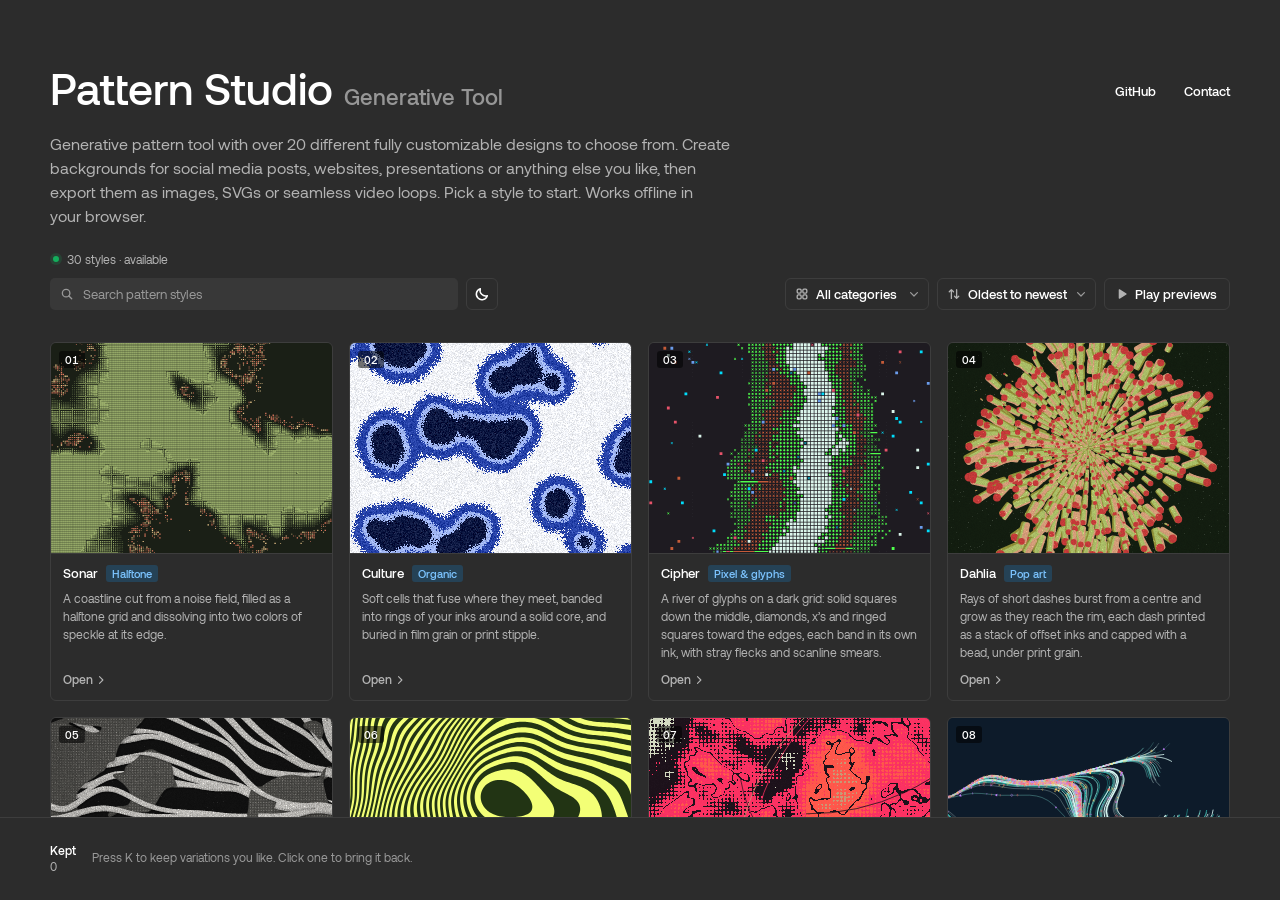
==== commit 395de556: "Add Flow Pattern Style" ====
--- a/public/index.html
+++ b/public/index.html
@@ -15996,6 +15996,397 @@
   });
 })();
 /* ==========================================================================
+   tools/flow.js — Flow: soft color fields (pixel texture: PNG, video).
+
+   1. Fields: a few soft blobs of color (Blobs) melt into one another: each
+      point of the frame is a mix of them (blended in OKLab), the nearest
+      weighing most. Blend sets how softly (0: soft-edged patches; 100: one
+      even haze); Warp bends and swirls the fields. Positions are measured
+      in the frame's short side from its centre, so another frame shape
+      crops or extends the same picture.
+   2. Stretch draws the blobs out along Angle into long bands (100: straight
+      bands across the frame, like a linear gradient). Streaks drags fine
+      lines along them, each line's color taken from a little to one side,
+      so they show most where the colors change.
+   3. Grain: a fine film grain over everything. In the animation it holds
+      still (Flicker: new every frame, like film).
+   4. Colors: one for each blob, dealt out in turn. Transparent leaves the
+      first color out (see-through where it shows).
+   5. Animation: every blob drifts and breathes round its own loop while the
+      warp slowly turns, so the colors flow into one another and back; the
+      streaks slide along their bands. The softer the Blend, the further the
+      colors move (a soft field hardly shows a small move): the blobs swirl
+      round the frame together, and drawn out into bands, the bands sway
+      across. Amount: how far. Frame 1 is the same at any Amount. Seamless.
+   ========================================================================== */
+(() => {
+  const clamp = (v, a, b) => (v < a ? a : v > b ? b : v);
+  const clamp01 = (v) => clamp(v, 0, 1);
+  const lerp = (a, b, t) => a + (b - a) * t;
+  const TAU = Math.PI * 2;
+
+  // The default look uses Lagoon (defaults.palette).
+  const PALETTES = [
+    { name: 'Poppy', colors: ['#D8342C', '#4A6690', '#A6D6CC', '#A9736A'] },
+    { name: 'Ember', colors: ['#C9363A', '#EA5A28', '#7A4C3E', '#A84A34'] },
+    { name: 'Lagoon', colors: ['#145F78', '#2E8796', '#7E9C90', '#C9B49A'] },
+    { name: 'Meadow', colors: ['#6F87A8', '#B6A94E', '#D79F78', '#58708E'] },
+    { name: 'Ocean', colors: ['#1E9CCB', '#2E3644', '#7A5C60', '#4A7E95'] },
+    { name: 'Tangerine', colors: ['#E35A2B', '#D2643F', '#F2A27C', '#E8502A'] },
+    { name: 'Cocoa', colors: ['#C4CDD2', '#CFB27E', '#6B3E1F', '#A47A2C'] },
+    { name: 'Rouge', colors: ['#D6D4D0', '#C49A84', '#BE3A2A', '#8E2E25'] },
+    { name: 'Dusk', colors: ['#25304E', '#7F94B2', '#B8B24E', '#D0973A'] },
+    { name: 'Garden', colors: ['#8C6A64', '#3A7D8E', '#E05A38', '#7DAE4C'] },
+    { name: 'Wine', colors: ['#D0CFD2', '#7A2232', '#B4283C', '#2A2234'] },
+    { name: 'Sage', colors: ['#455A5C', '#C3D4B8', '#8A9C8C'] },
+    { name: 'Horizon', colors: ['#E8613F', '#050505', '#EEECE6', '#6E6A66'] },
+    { name: 'Night', colors: ['#050608', '#3C4F82', '#BAB5AD', '#F6F4F0'] },
+  ];
+
+  /* ---- color roles -------------------------------------------------------------------- */
+  const roles = (n) => Array.from({ length: n }, (_, i) => 'Color ' + (i + 1));
+  const spec = (n) => ({ ramp: n, accents: 0 });
+
+  // "New colors": a strong color, a second family of hues (now and then across the wheel), a pale one and a
+  // deep one, and more in between: the mix of a blurred color photograph.
+  function generate(n, rng) {
+    const C = PL.color, h0 = rng.float(0, 360), h1 = h0 + (rng.chance(0.5) ? rng.float(150, 210) : rng.sign() * rng.float(30, 70));
+    const out = [
+      C.lch(rng.float(0.55, 0.66), rng.float(0.14, 0.2), h0),
+      C.lch(rng.float(0.5, 0.66), rng.float(0.07, 0.14), h1),
+      C.lch(rng.float(0.84, 0.93), rng.float(0.02, 0.07), h0 + rng.float(-40, 40)),
+      C.lch(rng.float(0.28, 0.42), rng.float(0.03, 0.09), h1 + rng.float(-30, 30)),
+    ];
+    for (let i = 4; i < n; i++) out.push(C.lch(rng.float(0.45, 0.75), rng.float(0.06, 0.18), (i % 2 ? h0 : h1) + rng.float(-35, 35)));
+    return out.slice(0, n);
+  }
+  // + adds a color: one of the colors there turned round the hue circle, the turn that stands furthest from
+  // every color there is. The others keep their places.
+  function add(colors) {
+    const C = PL.color, c = colors.slice();
+    const labs = c.map((x) => C.hexToOklab(x));
+    let best = null, top = -1;
+    for (let i = 0; i < c.length; i++) {
+      const [L, Ch, h] = C.hexToLch(c[i]);
+      for (const dh of [35, -35, 70, -70, 110, -110, 150, -150, 180]) {
+        const hx = C.lch(clamp(L, 0.35, 0.85), Math.max(Ch, 0.06), h + dh), q = C.hexToOklab(hx);
+        const sc = Math.min(...labs.map((r) => Math.hypot(q[0] - r[0], q[1] - r[1], q[2] - r[2])));
+        if (sc > top + 1e-9) { top = sc; best = hx; }
+      }
+    }
+    c.push(best || C.mix(c[c.length - 1], '#808080', 0.4));
+    return c;
+  }
+  // A palette of any length fitted to n colors.
+  function fit(colors, n) {
+    const C = PL.color;
+    let c = (colors || []).map(C.normHex).filter(Boolean);
+    if (!c.length) c = PALETTES[0].colors.slice();
+    if (c.length === 1) c.push(C.mix(c[0], C.luminance(c[0]) > 0.35 ? '#000000' : '#FFFFFF', 0.7));
+    while (c.length > n) c.pop();
+    while (c.length < n) c = add(c);
+    return c;
+  }
+
+  /* ---- settings ----------------------------------------------------------------------- */
+  const S = (section, key, label, min, max, def, extra = {}) => ({ section, key, label, type: 'range', min, max, def, step: 1, ...extra });
+  const PARAMS = [
+    S('Fields', 'blobs', 'Blobs', 2, 8, 5, { rand: [3, 6], hint: 'How many soft fields of color melt into one another' }),
+    S('Fields', 'blend', 'Blend', 0, 100, 45, { unit: '%', rand: [25, 95], hint: 'How softly the colors melt together (0: soft-edged patches; 100: one even haze)' }),
+    S('Fields', 'warp', 'Warp', 0, 100, 69, { unit: '%', rand: [0, 80], hint: 'How much the fields bend and swirl' }),
+    S('Stretch', 'stretch', 'Stretch', 0, 100, 48, { unit: '%', rand: [0, 100], hint: 'Draws the colors out into long bands (100: straight bands across the frame)' }),
+    S('Stretch', 'angle', 'Angle', -90, 90, 11, { unit: '°', rand: [-90, 90], hint: 'Which way the bands and streaks run (0°: across; 90°: up and down)' }),
+    S('Stretch', 'streaks', 'Streaks', 0, 100, 69, { unit: '%', rand: [0, 80], hint: 'Fine lines dragged along the bands, showing most where the colors change' }),
+    S('Texture', 'grain', 'Grain', 0, 100, 66, { unit: '%', rand: [10, 70], hint: 'A fine film grain over everything' }),
+    { section: 'Texture', key: 'flicker', label: 'Flicker', type: 'seg', def: 'off', rand: false, hint: 'On: the grain is new every frame of the animation, like film (Off: it holds still; smaller video files)',
+      options: [{ value: 'off', label: 'Off' }, { value: 'on', label: 'On' }] },
+  ];
+  const DEF = Object.fromEntries(PARAMS.map((d) => [d.key, d.def])); // (a setting missing from p reads as its default)
+
+  // Constants. Lengths in the frame's short side unless noted.
+  const K = {
+    grid: 90,             // the field's samples across the canvas's short side (read between them), at most ...
+    perEdge: 4,           // ... and at least this many across the softest edge between two colors (but never closer than 3 px)
+    size: [0.65, 1.35],   // a blob's size, x the room each has (the frame shared out between them)
+    aspect: 0.25,         // how much wider than tall (or the other way) a blob may be
+    sharp: [14, 0.8],     // how sharply the nearest blob wins (Blend 0 .. 100)
+    warp: 0.45,           // how far the warp pushes the fields at Warp 100
+    warpBands: 0.8,       // ... less by this much in straight bands (Stretch 100)
+    waves: 5,             // sine waves in the warp (each way)
+    freq: [0.8, 2.2],     // their frequencies (waves per short side)
+    stretch: 0.035,       // at Stretch 100 a blob is this times as wide (across the bands) as long ...
+    band: 0.65,           // ... and this times as wide as its band
+    streak: 0.025,        // a streak's color is taken from up to this far across (at Streaks 100) ...
+    line: 3.5 / 1080,     // ... the finest streaks this wide (others 2.7 and 7.3 times as wide) ...
+    lineLen: 0.3,         // ... running about this far before they fade ...
+    lineTone: 0.02,       // ... and each a little lighter or darker (x full white at Streaks 100)
+    grain: 0.2,           // the grain's strength at Grain 100 (of full white) ...
+    chroma: 0.45,         // ... its color part (x that)
+    drift: 0.22,          // the blobs' drift round their loops at Amount 1 (x their size) ...
+    swell: 0.1,           // ... how much they breathe ...
+    turn: 1.1,            // ... how far the warp turns (radians) ...
+    slide: 0.35,          // ... and how far the streaks slide along their bands
+    soft: [0.15, 0.65],   // from this Blend on, the softer the edges between colors, the further the colors move (as
+                          // the edges' width, to this power), so soft fields flow as visibly as sharp ones: the warp
+                          // turns further (by its root), ...
+    swirl: [0.45, 1.2],   // ... all the blobs swirl round the frame together (radians, x that growth less 1; at most) ...
+    sway: [0.15, 3],      // ... and drawn out into bands, the bands sway across together (x a band's width, x that growth up to 3)
+  };
+
+  /* ---- the blobs and the warp ------------------------------------------------------------- */
+  let LAY = null;
+  function layout(seed, p, W, H) {
+    const n = clamp(Math.round(p.blobs ?? DEF.blobs), 1, 12), keyStr = JSON.stringify([seed, W, H, n]);
+    if (LAY && LAY.key === keyStr) return LAY;
+    const rng = PL.rng.create(((seed | 0) * 2654435761 + 0x5f10) >>> 0);
+    const Sh = Math.min(W, H), ax = W / Sh / 2, ay = H / Sh / 2; // the frame's half-size
+    const room = Math.sqrt((4 * ax * ay) / n); // (the side of each blob's share of the frame)
+    const blobs = [];
+    for (let i = 0; i < n; i++) {
+      // the best of a few tries: the furthest from the blobs already placed (a little past the frame's edges too)
+      let best = null, bd = -1;
+      for (let tries = 0; tries < 12; tries++) {
+        const u = rng.float(-1.08, 1.08) * ax, v = rng.float(-1.08, 1.08) * ay;
+        const d = blobs.length ? Math.min(...blobs.map((b) => Math.hypot(b.u - u, b.v - v))) : 1;
+        if (d > bd) { bd = d; best = [u, v]; }
+      }
+      const s = room * rng.float(K.size[0], K.size[1]), asp = Math.exp(rng.float(-K.aspect, K.aspect));
+      blobs.push({ u: best[0], v: best[1], sa: s * asp, sb: s / asp, color: i, jit: rng.float(-0.22, 0.22),
+        ph: [rng.float(0, TAU), rng.float(0, TAU), rng.float(0, TAU)], dr: rng.float(0.6, 1.3) });
+    }
+    // the warp: a few slow sine waves each way, the broadest pushing furthest
+    const waves = [];
+    for (let k = 0; k < 2 * K.waves; k++) {
+      const f = TAU * rng.float(K.freq[0], K.freq[1]), a = rng.float(0, TAU);
+      waves.push({ fx: f * Math.cos(a), fy: f * Math.sin(a), amp: 1 / f, ph: rng.float(0, TAU), ps: rng.float(0, TAU) });
+    }
+    let norm = 0;
+    for (let k = 0; k < K.waves; k++) norm += waves[k].amp;
+    for (const w of waves) w.amp /= norm;
+    LAY = { key: keyStr, blobs, waves, room, slidePh: rng.float(0, TAU), spin: rng.sign(), spinPh: rng.float(0, TAU), swayPh: rng.float(0, TAU) };
+    return LAY;
+  }
+
+  // linear light (0..1) -> sRGB (0..255), from a table
+  const GAM = new Float32Array(4097);
+  for (let i = 0; i <= 4096; i++) {
+    const x = i / 4096;
+    GAM[i] = 255 * (x <= 0.0031308 ? 12.92 * x : 1.055 * Math.pow(x, 1 / 2.4) - 0.055);
+  }
+  const toSrgb = (x) => {
+    if (!(x > 0)) return 0;
+    if (x >= 1) return 255;
+    const f = x * 4096, i = f | 0;
+    return GAM[i] + (GAM[i + 1] - GAM[i]) * (f - i);
+  };
+
+  /* ---- the field on a grid: every sample's color (sRGB), and with Transparent how much of it isn't the
+     first color -------------------------------------------------------------------------------------- */
+  // M (General's Rotation and Size): the canvas (cw x ch) and the part of the world it shows; the samples are
+  // as close on the canvas at any zoom. The grid reaches a little past the canvas, for the streaks.
+  function field(seed, p, W, H, t, amount, colors, M, transparent) {
+    const lay = layout(seed, p, W, H), B = lay.blobs, n = B.length, Sh = Math.min(W, H);
+    const cw = M ? M.cw : W, ch = M ? M.ch : H, mx = M ? M.x0 : 0, my = M ? M.y0 : 0, ms = M ? M.s : 1;
+    const toPx = Sh / ms; // short sides -> canvas px
+    const v01 = (k) => clamp01((p[k] ?? DEF[k]) / 100);
+    const blend = v01('blend'), stretch = v01('stretch'), streaks = v01('streaks'), line = stretch * stretch;
+    const warp = v01('warp') * K.warp * (1 - K.warpBands * line); // (bands bend less: they stay long and straight)
+    const beta = K.sharp[0] * Math.pow(K.sharp[1] / K.sharp[0], blend), hb = -0.5 * beta;
+    // the bands' way (along), and how long a blob grows along it
+    const ang = ((p.angle ?? DEF.angle) * Math.PI) / 180, ca = Math.cos(ang), sa = Math.sin(ang);
+    const su = lerp(1, K.stretch, Math.pow(stretch, 1.4));
+    // Drawn out into bands, the blobs line up across the frame: each moves towards its own band (in the order
+    // they lie across it), and grows thinner across than that band is wide, so each color keeps a band of its own.
+    const ax = W / Sh / 2, ay = H / Sh / 2, ext = 2 * (ax * Math.abs(sa) + ay * Math.abs(ca)), band = ext / n;
+    const order = B.map((b, i) => [-b.u * sa + b.v * ca, i]).sort((x, y) => x[0] - y[0]), place = new Float64Array(n);
+    order.forEach(([, i], r) => (place[i] = -ext / 2 + band * (r + 0.5 + B[i].jit)));
+    const thin = lerp(1, (K.band * band) / lay.room, line);
+    // the samples: K.grid across, closer where the edges between colors are sharp (Blend low, Warp high, thin bands)
+    const edge = ((lay.room * 0.8 * thin) / beta / (1 + (2 * warp) / K.warp)) * toPx; // (a band's edge narrows as the band does)
+    const g = Math.max(3, Math.min(Math.round(Math.min(cw, ch) / K.grid), Math.floor(edge / K.perEdge)));
+    const pad = Math.ceil(K.streak * streaks * toPx) + 2 * g; // (room for the streaks to reach in from outside)
+    const gw = Math.ceil((cw + 2 * pad) / g) + 2, gh = Math.ceil((ch + 2 * pad) / g) + 2;
+    // the blobs where they are at time t (setting off round their loops from where they start; drawn out into
+    // bands, they drift mostly along them, so the bands keep their order), and their colors
+    const th = TAU * t, m = colors.length, labs = colors.map((c) => PL.color.hexToOklab(c)), keep = 1 - 0.75 * stretch;
+    // Softer fields move further (their edges are wider, so the same move hardly shows): they all swirl round the
+    // frame together, which keeps them as far apart (no two colors run together into one haze), and drawn out
+    // into bands, the bands sway across together (which keeps their order)
+    const reach = Math.pow(K.sharp[0] / K.sharp[1], K.soft[1] * Math.max(0, blend - K.soft[0])), rr = Math.sqrt(reach), lp = Math.sin(th + lay.spinPh) - Math.sin(lay.spinPh);
+    const wb = (1 - line) * (1 - line), spin = amount * Math.min(K.swirl[0] * (reach - 1), K.swirl[1]) * wb * lay.spin * lp, cs = Math.cos(spin), sn = Math.sin(spin); // (not the bands ...)
+    const sway = amount * K.sway[0] * band * Math.min(reach, K.sway[1]) * (1 - wb) * (Math.sin(th + lay.swayPh) - Math.sin(lay.swayPh)); // (... which sway)
+    const BU = new Float64Array(n), BV = new Float64Array(n), IA = new Float64Array(n), IB = new Float64Array(n), CI = new Int32Array(n);
+    for (let i = 0; i < n; i++) {
+      const b = B[i], d = amount * K.drift * lay.room * b.dr, sw = 1 + amount * K.swell * (Math.sin(th + b.ph[2]) - Math.sin(b.ph[2]));
+      const du = d * (Math.sin(th + b.ph[0]) - Math.sin(b.ph[0])), dv = d * (Math.cos(th + b.ph[1]) - Math.cos(b.ph[1]));
+      const x = b.u / ax, y = b.v / ay, hu = (x * cs - y * sn) * ax, hv = (x * sn + y * cs) * ay; // (swirled round the frame, along its shape)
+      BU[i] = hu * ca + hv * sa + (du * ca + dv * sa) / Math.max(su, 0.25); // (in the bands' frame: further along the longer they are ...
+      BV[i] = lerp(-hu * sa + hv * ca, place[i], line) + (-du * sa + dv * ca) * keep + sway; // ... and less across)
+      IA[i] = su / (b.sa * sw); IB[i] = 1 / (b.sb * sw * thin);
+      CI[i] = b.color % m;
+    }
+    const WV = lay.waves, nw = WV.length, WP = new Float64Array(nw);
+    for (let k = 0; k < nw; k++) WP[k] = WV[k].ph + amount * K.turn * rr * (Math.sin(th + WV[k].ps) - Math.sin(WV[k].ps));
+    const RGB = new Float32Array(gw * gh * 3), AL = transparent ? new Float32Array(gw * gh) : null;
+    const F0 = PL.color.hexToRgb(colors[0]);
+    const wt = new Float64Array(n);
+    for (let j = 0; j < gh; j++) {
+      const y = j * g - pad, v0 = (my + y * ms - H / 2) / Sh;
+      for (let i = 0; i < gw; i++) {
+        const x = i * g - pad, u0 = (mx + x * ms - W / 2) / Sh;
+        // the warp
+        let u = u0, v = v0;
+        if (warp > 0) {
+          let du = 0, dv = 0;
+          for (let k = 0; k < K.waves; k++) {
+            const a = WV[k], b = WV[k + K.waves];
+            du += a.amp * Math.sin(a.fx * u0 + a.fy * v0 + WP[k]);
+            dv += b.amp * Math.sin(b.fx * u0 + b.fy * v0 + WP[k + K.waves]);
+          }
+          u += warp * du; v += warp * dv;
+        }
+        // into the bands' frame; each blob's weight (the nearest heaviest), relative to the nearest's
+        const pu = u * ca + v * sa, pv = -u * sa + v * ca;
+        let qmin = 1e30;
+        for (let k = 0; k < n; k++) {
+          const a = (pu - BU[k]) * IA[k], b = (pv - BV[k]) * IB[k], q = a * a + b * b;
+          wt[k] = q;
+          if (q < qmin) qmin = q;
+        }
+        let sw = 0, L = 0, A = 0, Bb = 0, w0 = 0;
+        for (let k = 0; k < n; k++) {
+          const w = Math.exp(hb * (wt[k] - qmin)), c = labs[CI[k]];
+          sw += w; L += w * c[0]; A += w * c[1]; Bb += w * c[2];
+          if (CI[k] === 0) w0 += w;
+        }
+        L /= sw; A /= sw; Bb /= sw;
+        // OKLab -> linear sRGB -> sRGB
+        const l_ = L + 0.3963377774 * A + 0.2158037573 * Bb, m_ = L - 0.1055613458 * A - 0.0638541728 * Bb, s_ = L - 0.0894841775 * A - 1.291485548 * Bb;
+        const l3 = l_ * l_ * l_, m3 = m_ * m_ * m_, s3 = s_ * s_ * s_;
+        let r = toSrgb(4.0767416621 * l3 - 3.3077115913 * m3 + 0.2309699292 * s3);
+        let gg = toSrgb(-1.2684380046 * l3 + 2.6097574011 * m3 - 0.3413193965 * s3);
+        let bb = toSrgb(-0.0041960863 * l3 - 0.7034186147 * m3 + 1.707614701 * s3);
+        const o = j * gw + i;
+        if (AL) {
+          // Transparent: the first color left out, the rest's color such that, laid over the first color, it
+          // gives the same picture
+          const al = 1 - w0 / sw;
+          AL[o] = al;
+          if (al > 1e-4) { const ia = 1 / al; r = (r - (1 - al) * F0[0]) * ia; gg = (gg - (1 - al) * F0[1]) * ia; bb = (bb - (1 - al) * F0[2]) * ia; }
+        }
+        RGB[3 * o] = r; RGB[3 * o + 1] = gg; RGB[3 * o + 2] = bb;
+      }
+    }
+    return { RGB, AL, g, gw, gh, pad, toPx, ca, sa, streaks };
+  }
+
+  /* ---- paint ------------------------------------------------------------------------------- */
+  let pvImg = null;
+  function paint({ ctx, W, H, seed, p, colors, t = 0, anim, frame = 0, preview = false, map, transparent = false }) {
+    const amount = anim ? Math.max(0, anim.amount) : 0;
+    const cw = map ? map.cw : W, ch = map ? map.ch : H, mx = map ? map.x0 : 0, my = map ? map.y0 : 0, ms = map ? map.s : 1;
+    const F = field(seed | 0, p, W, H, t, amount, colors, map, transparent);
+    const { RGB, AL, g, gw, gh, pad, toPx, ca, sa, streaks } = F;
+    if (preview) { if (!pvImg || pvImg.width !== cw || pvImg.height !== ch) pvImg = ctx.createImageData(cw, ch); }
+    const img = preview ? pvImg : ctx.createImageData(cw, ch);
+    const d8 = img.data, ig = 1 / g, Sh = Math.min(W, H), lay = layout(seed | 0, p, W, H);
+    const v01 = (k) => clamp01((p[k] ?? DEF[k]) / 100);
+    // the grain: as fine at any export size; Flicker: new every frame of a loop (a still keeps frame 1's)
+    const unit = Math.max(cw, ch) / 1080, gs = Math.max(1, Math.round(unit));
+    const gA = K.grain * v01('grain') * 255, gC = gA * K.chroma;
+    const frames = anim && anim.frames > 0 ? anim.frames : 1, fs = amount > 0 && p.flicker === 'on' ? ((((frame | 0) % frames) + frames) % frames) : 0;
+    const salt = Math.imul((seed | 0) ^ 0x6a09e667, 0x27d4eb2d) ^ Math.imul(fs + 1, 0x165667b1);
+    const HX = new Int32Array(cw);
+    for (let x = 0; x < cw; x++) HX[x] = Math.imul(Math.floor(x / gs), 0x9e3779b1);
+    // the streaks (in the world, so they zoom with the picture): each line takes its color from up to
+    // `reach` across, fading in and out along its length; three widths of line laid over one another
+    const reach = K.streak * streaks, lw = K.line, lw2 = 2.7 * K.line, lw3 = 7.3 * K.line, ilen = 1 / K.lineLen, tone = K.lineTone * streaks * 255;
+    const th = TAU * t, slide = amount * K.slide * (Math.sin(th + lay.slidePh) - Math.sin(lay.slidePh));
+    const lineSalt = Math.imul((seed | 0) + 0x3c6ef372, 0x85ebca77);
+    const lineH = (i, s) => { let h = Math.imul(i ^ s, 0x2c1b3c6d) ^ lineSalt; h = Math.imul(h ^ (h >>> 15), 0x297a2d39); h ^= h >>> 13; return (h >>> 0) / 4294967296; };
+    const gmax = gw - 1.001, hmax = gh - 1.001, il1 = 1 / lw, il2 = 1 / lw2, il3 = 1 / lw3, dwu = ms / Sh, rpx = reach * toPx;
+    // (pixel x's place on the grid, with no streaks)
+    const IX = new Int32Array(cw), TX = new Float32Array(cw);
+    for (let x = 0; x < cw; x++) { const fx = (x + 0.5 + pad) * ig, i = Math.floor(fx); IX[x] = i; TX[x] = fx - i; }
+    for (let y = 0; y < ch; y++) {
+      const hy = Math.imul(Math.floor(y / gs), 0x85ebca77) ^ salt, fyc = (y + 0.5 + pad) * ig, jc = Math.floor(fyc), tyc = fyc - jc;
+      // the row in the world: across and along the bands at its first pixel, and their steps along it
+      const wv = (my + (y + 0.5) * ms - H / 2) / Sh, wu0 = (mx + 0.5 * ms - W / 2) / Sh;
+      const A0 = (wu0 * ca + wv * sa + slide) * ilen, dA = dwu * ca * ilen, C0 = -wu0 * sa + wv * ca, dC = -dwu * sa;
+      let pL1 = NaN, pL2 = NaN, pL3 = NaN, h1 = 0, h2 = 0, h3 = 0, t1 = 0;
+      let o = y * cw * 4;
+      for (let x = 0; x < cw; x++, o += 4) {
+        let i, j, tx, ty, shade = 0;
+        if (reach > 0) {
+          // this pixel's lines (each width's hash kept while the pixel stays on the same line)
+          const acr = C0 + x * dC, L1 = Math.floor(acr * il1), L2 = Math.floor(acr * il2), L3 = Math.floor(acr * il3);
+          if (L1 !== pL1) { pL1 = L1; h1 = lineH(L1, 0x1234567); t1 = (lineH(L1, 0x2468ace) - 0.5) * 2 * tone; }
+          if (L2 !== pL2) { pL2 = L2; h2 = lineH(L2, 0x7654321); }
+          if (L3 !== pL3) { pL3 = L3; h3 = lineH(L3, 0x0badcafe); }
+          // each fades in and out along its length (a smooth wave of its own: a parabola for a sine)
+          let ph = A0 + x * dA + h2 * 6.37;
+          ph -= Math.floor(ph);
+          const sq = ph < 0.5 ? 16 * ph * (0.5 - ph) : -16 * (ph - 0.5) * (1 - ph), e = 0.25 + 0.375 * (1 + sq);
+          const off = ((h1 - 0.5) + (h2 - 0.5) * 0.8 + (h3 - 0.5) * 0.6) * e * rpx; // (canvas px)
+          let fx = (x + 0.5 + pad - off * sa) * ig, fy = (y + 0.5 + pad + off * ca) * ig;
+          fx = fx < 0 ? 0 : fx > gmax ? gmax : fx; fy = fy < 0 ? 0 : fy > hmax ? hmax : fy;
+          i = fx | 0; j = fy | 0; tx = fx - i; ty = fy - j;
+          shade = t1 * e;
+        } else { i = IX[x]; j = jc; tx = TX[x]; ty = tyc; }
+        const a = j * gw + i, b = a + gw, a3 = 3 * a, b3 = 3 * b;
+        const r0 = RGB[a3] + (RGB[a3 + 3] - RGB[a3]) * tx, r1 = RGB[b3] + (RGB[b3 + 3] - RGB[b3]) * tx;
+        const g0 = RGB[a3 + 1] + (RGB[a3 + 4] - RGB[a3 + 1]) * tx, g1 = RGB[b3 + 1] + (RGB[b3 + 4] - RGB[b3 + 1]) * tx;
+        const b0 = RGB[a3 + 2] + (RGB[a3 + 5] - RGB[a3 + 2]) * tx, b1 = RGB[b3 + 2] + (RGB[b3 + 5] - RGB[b3 + 2]) * tx;
+        const r = r0 + (r1 - r0) * ty, gg = g0 + (g1 - g0) * ty, bb = b0 + (b1 - b0) * ty;
+        let al = 1;
+        if (AL) { const t0 = AL[a] + (AL[a + 1] - AL[a]) * tx, t1 = AL[b] + (AL[b + 1] - AL[b]) * tx; al = t0 + (t1 - t0) * ty; }
+        // the grain: a shade over all three channels, a little stronger in the light, with a little color of
+        // its own (and always a faint one, so smooth gradients never band). With Transparent it is as strong
+        // where the colors are partly see-through: laid over anything, the grain is even.
+        let h = HX[x] + hy;
+        h = Math.imul(h ^ (h >>> 15), 0x2c1b3c6d); h = Math.imul(h ^ (h >>> 12), 0x297a2d39); h ^= h >>> 15;
+        const lum = (r + gg + bb) * (1 / 765), s1 = ((h & 0xff) + ((h >>> 8) & 0xff)) / 255 - 1, ka = al < 1 ? 1 / Math.max(al, 0.2) : 1;
+        const d = (s1 * (gA * (0.55 + 0.45 * lum) + 0.75) + shade) * ka, cl = gC * (0.4 + 0.6 * lum) * ka;
+        d8[o] = r + d + ((((h >>> 16) & 0x3f) / 31.5) - 1) * cl;
+        d8[o + 1] = gg + d + ((((h >>> 22) & 0x3f) / 31.5) - 1) * cl;
+        d8[o + 2] = bb + d + ((((h >>> 26) & 0x3f) / 31.5) - 1) * cl;
+        d8[o + 3] = al * 255;
+      }
+    }
+    ctx.putImageData(img, 0, 0);
+    const n = lay.blobs.length, st = Math.round(100 * v01('stretch'));
+    return { status: `${n} blob${n === 1 ? '' : 's'}${st ? ` · stretched ${st} %` : ''}` };
+  }
+
+  PL.tools.register({
+    id: 'flow',
+    name: 'Flow',
+    kind: 'Gradients',
+    tagline: 'Color flow',
+    about: 'Soft fields of color melting into one another like a blurred photograph, bent and swirled, or drawn out into long bands with fine streaks dragged along them, all under a fine film grain. In the animation the colors flow into one another and back.',
+    raster: true,
+    inks: {
+      min: 2, max: 8, roles, fit, spec, add, generate,
+      span: (n) => n, // Invert reverses the colors
+      hint: 'One color for each blob, dealt out in turn; with Transparent the first color is left out.',
+    },
+    palettes: PALETTES,
+    params: PARAMS,
+    animHint: 'How far the colors flow over a loop (0: still)',
+    defaults: {
+      palette: 'Lagoon', // the preset the style opens on (its card's colors)
+      anim: { amount: 2, fps: 24, frames: 192 }, // an 8 s loop
+      frame: 50, // the default look shows (and opens on) frame 51 of its loop
+      fx: {},
+    },
+    paint,
+    zoom: true, // paints any part of its world (General's Rotation and Size)
+    _K: K,
+    _layout: layout,
+    _field: field,
+  });
+})();
+/* ==========================================================================
    ui/app.js — the app shell: tool switching, controls, color, effects,
    animation, history, kept variations, exports and the library.
    Every tool registered in PL.tools gets all of this for free.
@@ -16105,8 +16496,11 @@
   const SIZES = [1080, 1600, 2048, 3000, 4096];
   const MAX_AREA = 16777216; // Safari's canvas limit (4096 x 4096)
   const OUTPUT_DEFAULTS = { ratio: '1:1', size: 2048, cw: 1584, ch: 396, render: 'smooth', transparent: false, videoSize: 1080, loops: 3 };
-  const FIRST_SEEDS = { sonar: 642061, culture: 9, cipher: 5, dahlia: 7, coral: 3, whorl: 13, splice: 31, filament: 24, stipple: 654102, rise: 1, prism: 103116, motley: 386649, warp: 1, stitch: 25, quilt: 12, modular: 414828, husk: 2, mist: 3, atlas: 1420, strand: 8, sear: 20, crowd: 10, aura: 2, cobble: 5, brush: 153043, topographic: 14, vein: 9, station: 29, fuzz: 25 };
+  const FIRST_SEEDS = { sonar: 642061, culture: 9, cipher: 5, dahlia: 7, coral: 3, whorl: 13, splice: 31, filament: 24, stipple: 654102, rise: 1, prism: 103116, motley: 386649, warp: 1, stitch: 25, quilt: 12, modular: 414828, husk: 2, mist: 3, atlas: 1420, strand: 8, sear: 20, crowd: 10, aura: 2, cobble: 5, brush: 153043, topographic: 14, vein: 9, station: 29, fuzz: 25, flow: 818223 };
   const firstSeed = (id) => FIRST_SEEDS[id] || 1; // the seed of each tool's default look
+  // the frame of its loop each tool's default look shows (on its card, and when it opens): frame 1, unless the
+  // tool names another (defaults.frame), within the loop of st (the look)
+  const firstFrame = (tl, st) => clamp(tl.defaults.frame | 0, 0, Math.max(0, (st.anim.frames | 0) - 1));
 
   /* -------------------------------------------------------------- user data */
   // Your palettes, kept variations and each style's last settings. They're saved in this browser on this device
@@ -17902,7 +18296,7 @@
     if (keepFrame) fresh.output = Object.assign({}, S.output, { render: fresh.output.render, transparent: fresh.output.transparent });
     const changed = JSON.stringify(fresh) !== JSON.stringify(S);
     S = states[tool.id] = fresh;
-    frameIdx = 0;
+    frameIdx = firstFrame(tool, S);
     lastPresetIdx = -1;
     return changed;
   }
@@ -18000,9 +18394,10 @@
 
   /* ------------------------------------------------------------ hover previews */
   // Play a state's loop with draw(frame) while the pointer (or keyboard focus)
-  // rests on `el`; back to frame 1 when it leaves. (`el` carries the class "playing" meanwhile.)
-  function hoverLoop(el, draw, st) {
-    let timer = 0, f = 0;
+  // rests on `el`, from frame f0 (its first: frame 1, or the style's own); back to it when the
+  // pointer leaves. (`el` carries the class "playing" meanwhile.)
+  function hoverLoop(el, draw, st, f0 = 0) {
+    let timer = 0, f = f0;
     const wait = () => 1000 / Math.max(1, st.anim.fps || 12);
     const start = () => {
       if (timer || playAll) return; // Play previews already plays every card
@@ -18010,7 +18405,7 @@
       const step = () => { f = (f + 1) % Math.max(1, st.anim.frames | 0); draw(f); timer = setTimeout(step, wait()); };
       timer = setTimeout(step, wait());
     };
-    const stop = () => { clearTimeout(timer); timer = 0; el.classList.remove('playing'); if (f) { f = 0; draw(0); } };
+    const stop = () => { clearTimeout(timer); timer = 0; el.classList.remove('playing'); if (f !== f0) { f = f0; draw(f0); } };
     // Not on touch screens: there a tap would first count as hover, and some phones then skip the tap
     // (the Home cards play there on their own, see moveCards).
     if (!NO_HOVER) {
@@ -18116,7 +18511,7 @@
     if (entering && booted && keepOnOpen !== tl.id) {
       commit();
       reset = freshLook(false);
-    }
+    } else if (!booted && JSON.stringify(S) === JSON.stringify(defaultState(tool, firstSeed(tool.id)))) frameIdx = firstFrame(tool, S); // (the file opening on a default look: its frame too)
     keepOnOpen = null;
     // On a phone the whole page scrolls: a style opens at the top, its preview in view (not wherever
     // the Home page had been scrolled to)
@@ -18182,7 +18577,7 @@
       for (let k = 0; k < due.length; k++) {
         if (k && performance.now() > until) break;
         const x = due[(turn + k) % due.length];
-        const f = Math.floor((Math.max(0, now - t0) / 1000) * Math.max(1, x.st.anim.fps || 12)) % Math.max(1, x.st.anim.frames | 0);
+        const f = ((x.start | 0) + Math.floor((Math.max(0, now - t0) / 1000) * Math.max(1, x.st.anim.fps || 12))) % Math.max(1, x.st.anim.frames | 0);
         if (f !== x.frame) { x.draw(f); x.frame = f; }
       }
       turn = due.length ? (turn + 1) % due.length : 0;
@@ -18193,7 +18588,7 @@
       stop() {
         cancelAnimationFrame(raf);
         if (obs) obs.disconnect();
-        items.forEach((x) => { x.card.classList.remove('playing'); if (x.frame) { x.frame = 0; x.draw(0); } });
+        items.forEach((x) => { x.card.classList.remove('playing'); if (x.frame !== (x.start | 0)) { x.frame = x.start | 0; x.draw(x.frame); } });
       },
     };
   }
@@ -18329,10 +18724,11 @@
           if (c.canvas.height !== H) c.canvas.height = H;
           try { renderInto(c.canvas.getContext('2d'), W, H, st, frame, { preview: true, opaque: true }); } catch (e) { /* decorative */ }
         };
-        draw(0);
-        const anim = hoverLoop(c.card, draw, st);
+        const f0 = firstFrame(c.t, st);
+        draw(f0);
+        const anim = hoverLoop(c.card, draw, st, f0);
         cardAnims.push(anim);
-        homeCards.push({ card: c.card, draw, st, anim, frame: 0 });
+        homeCards.push({ card: c.card, draw, st, anim, frame: f0, start: f0 });
       }
       applyPreviewMode(); // Play previews, or still cards that play when you point at one
     });
